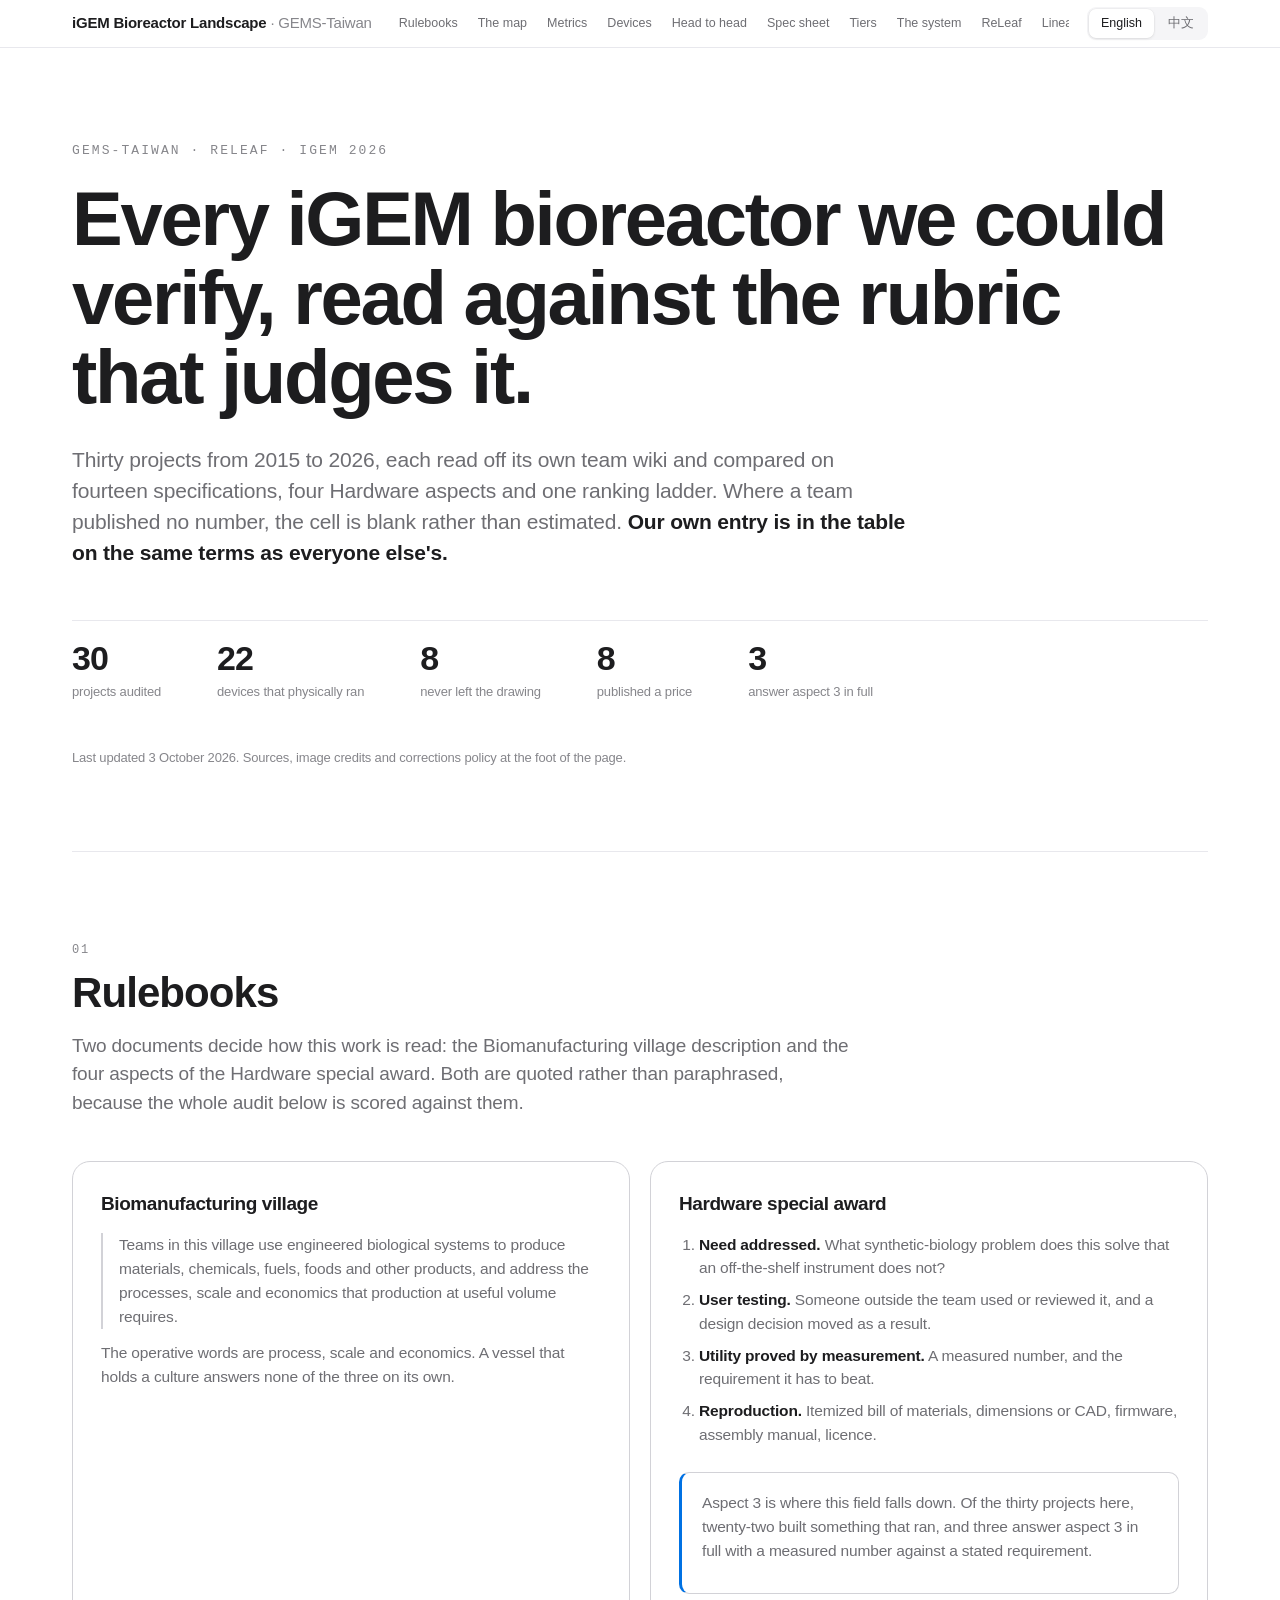
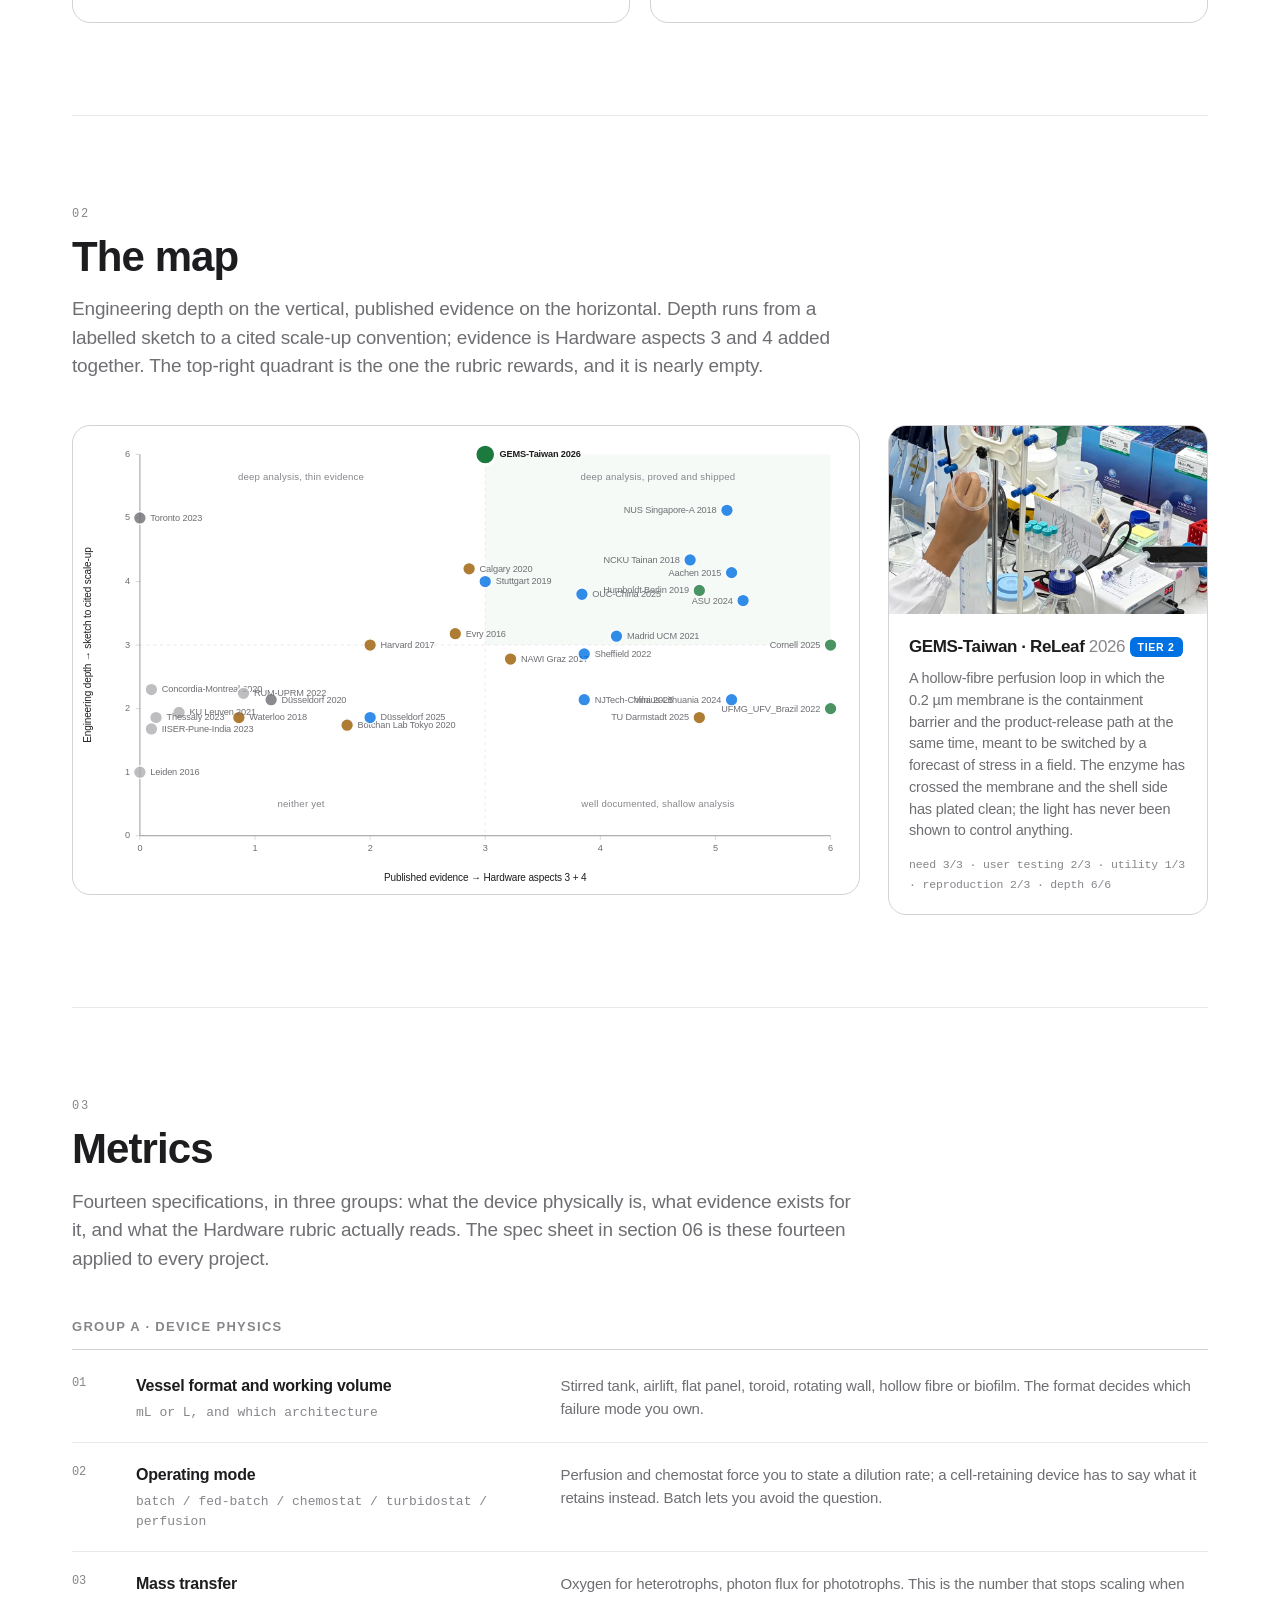
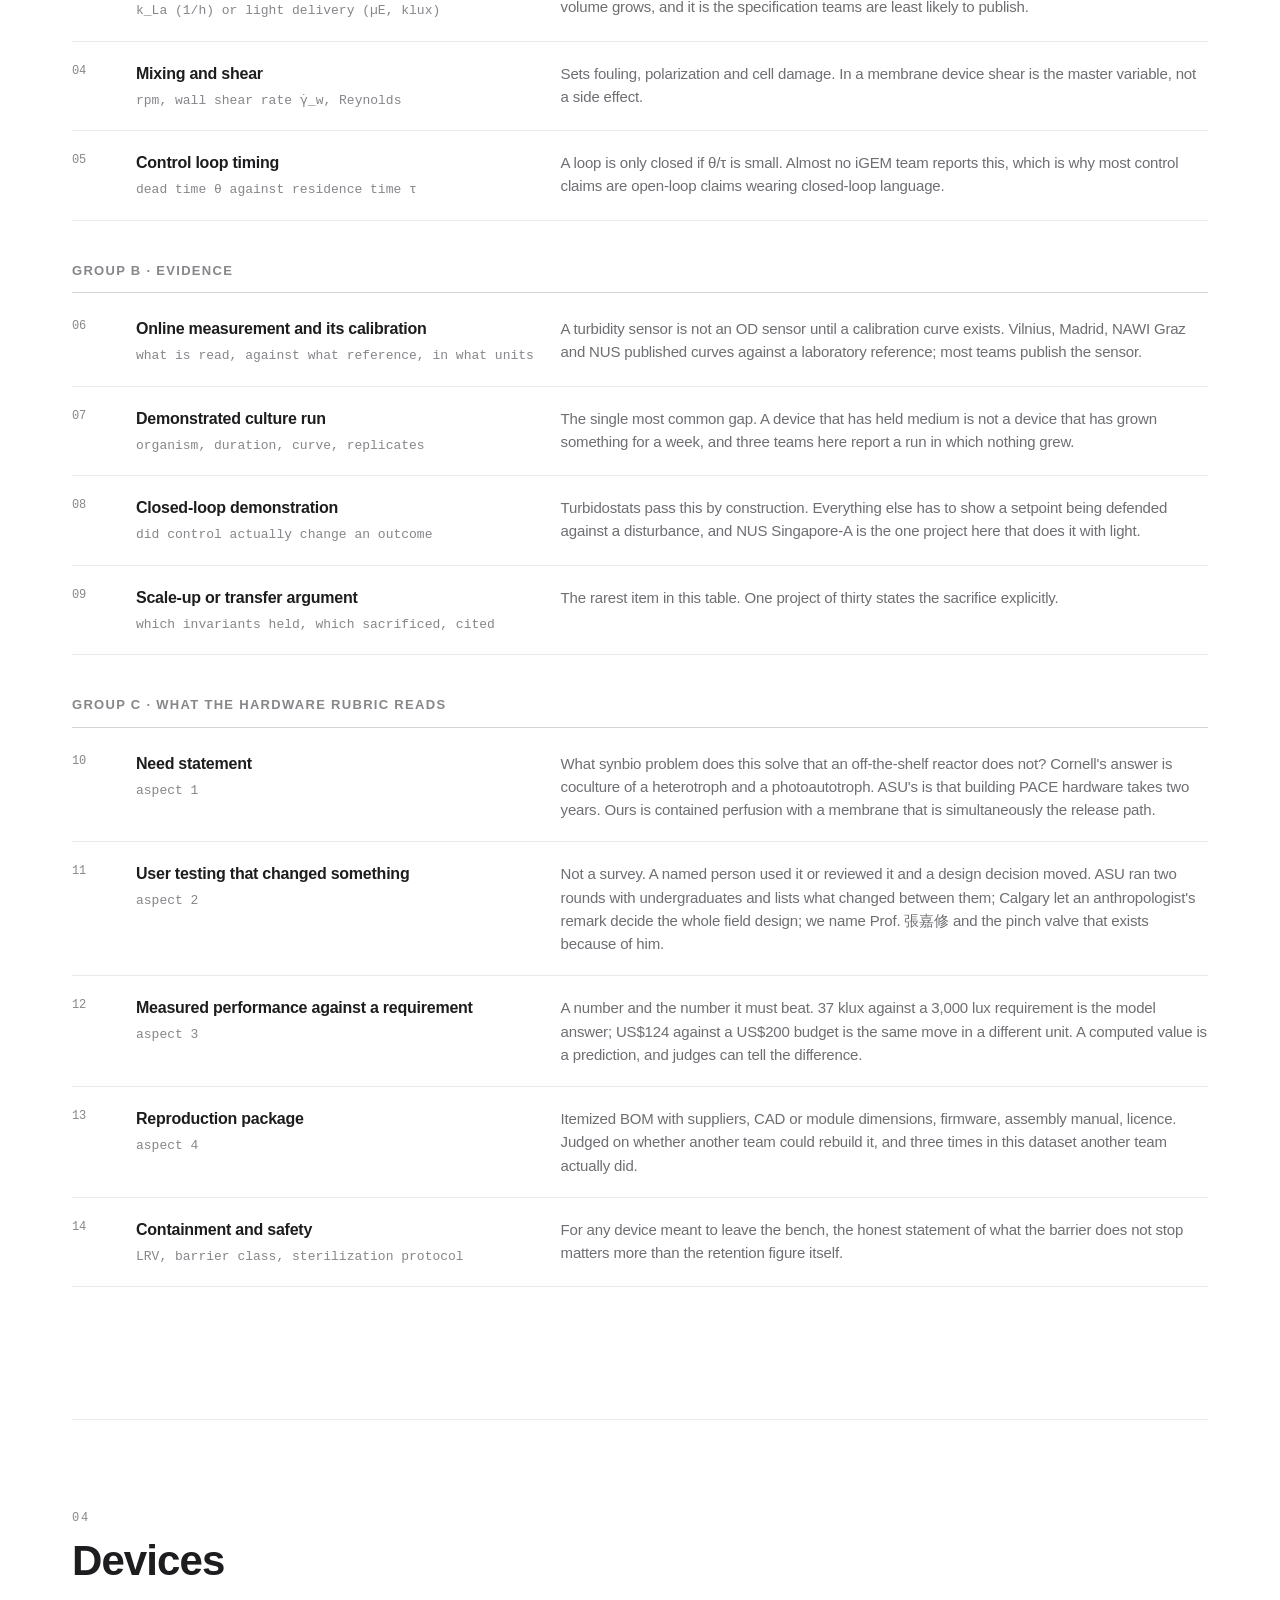
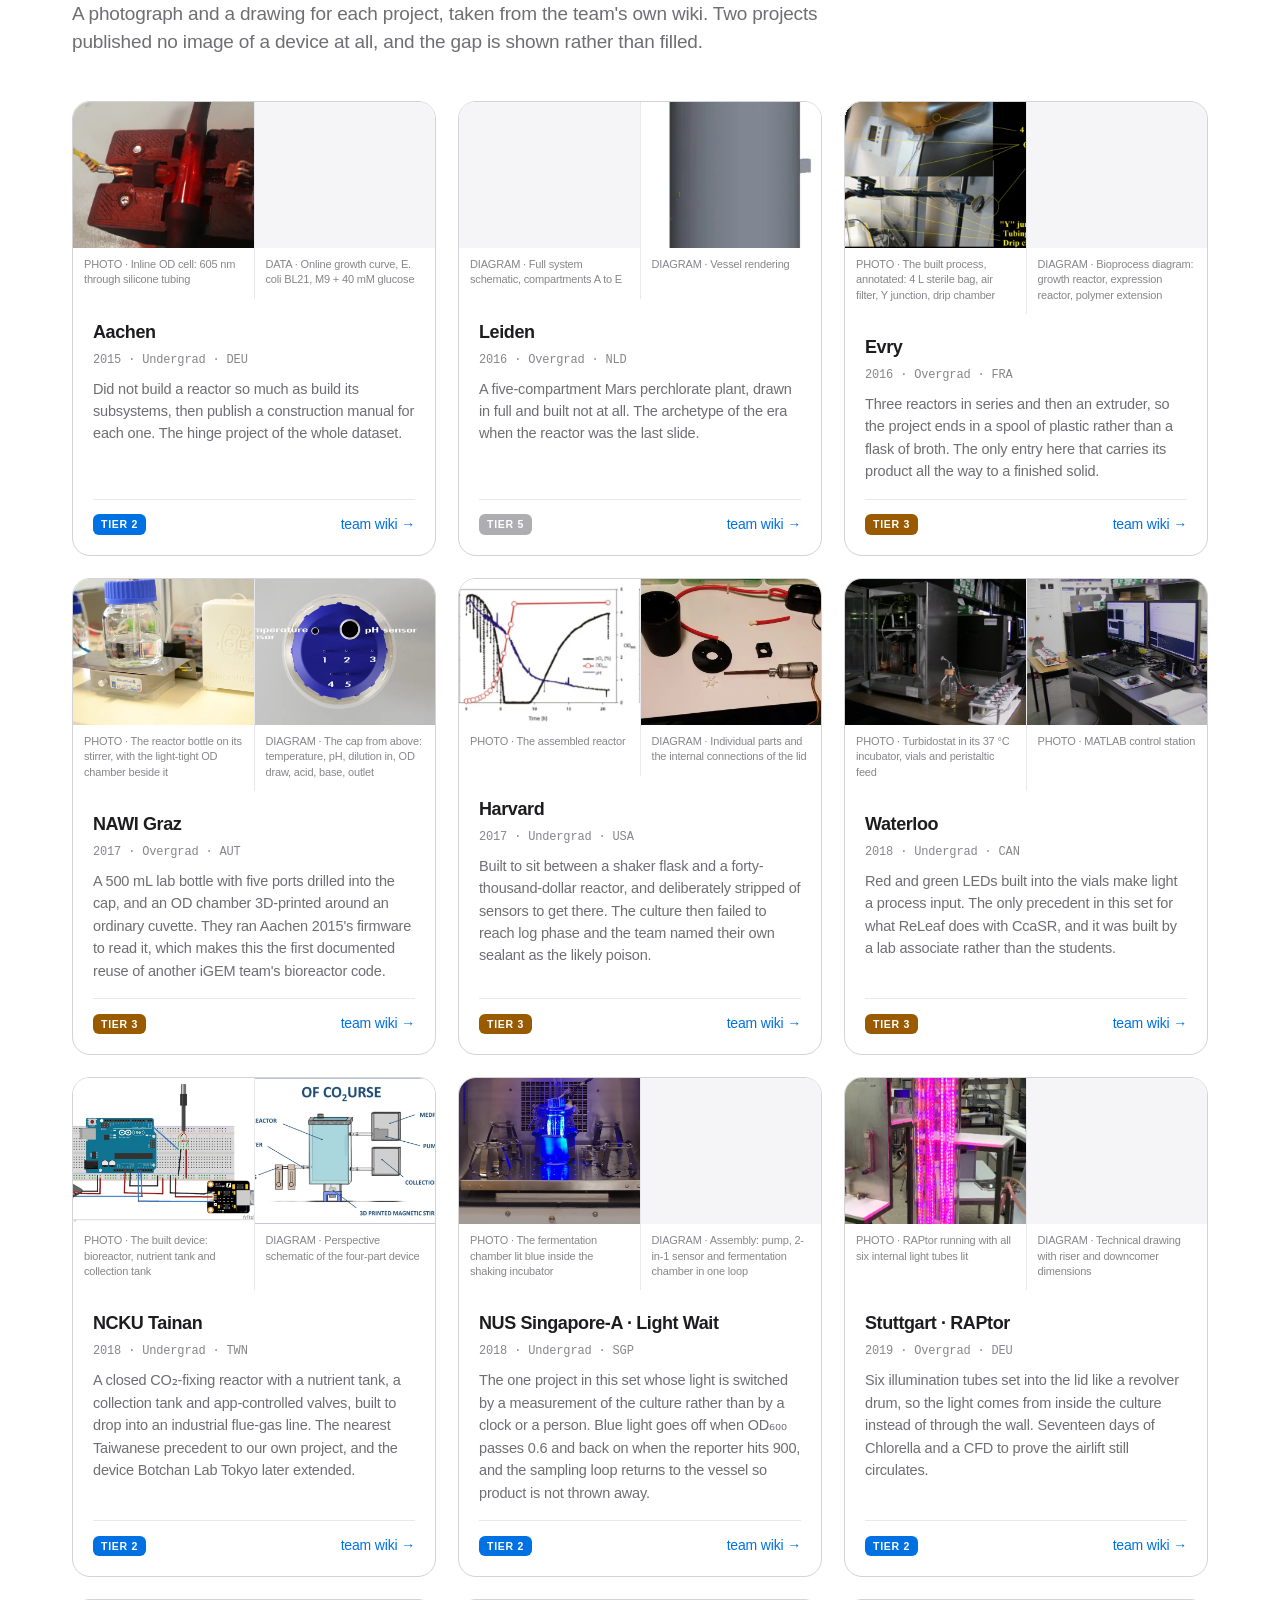
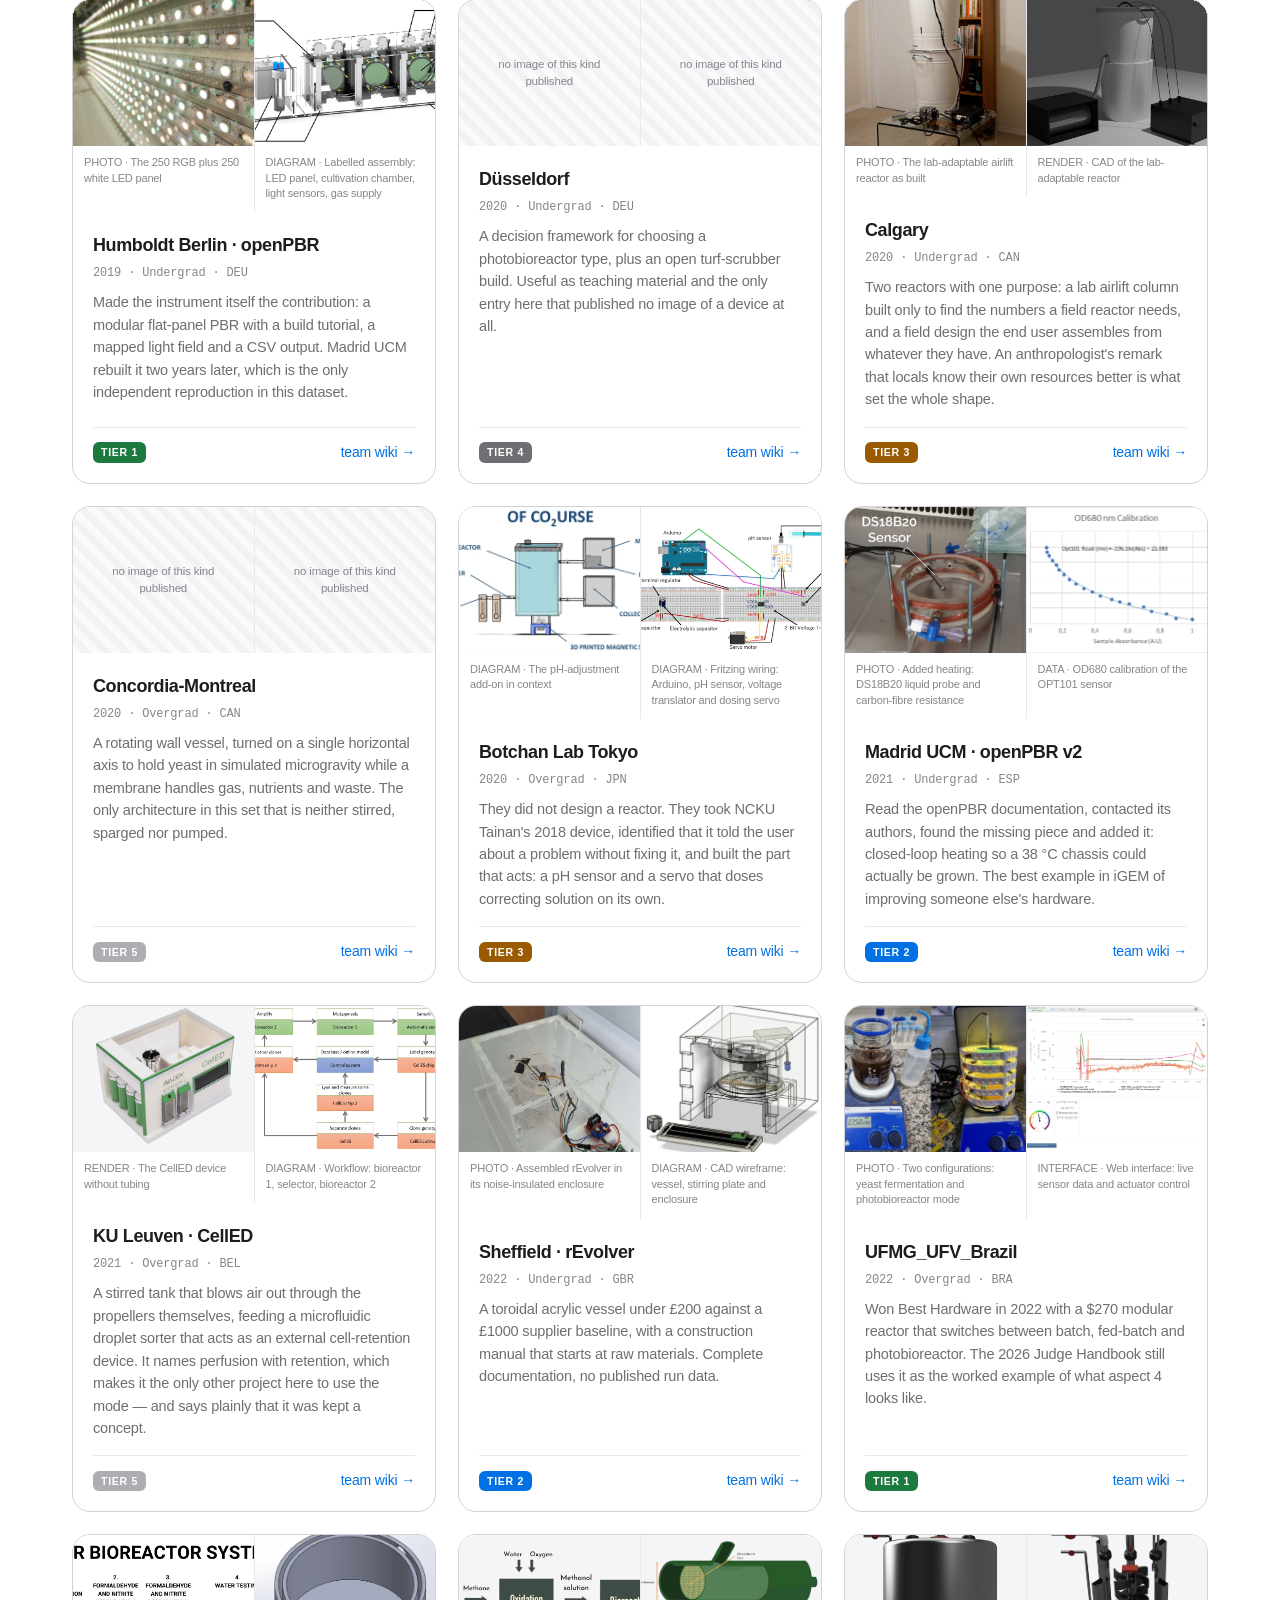
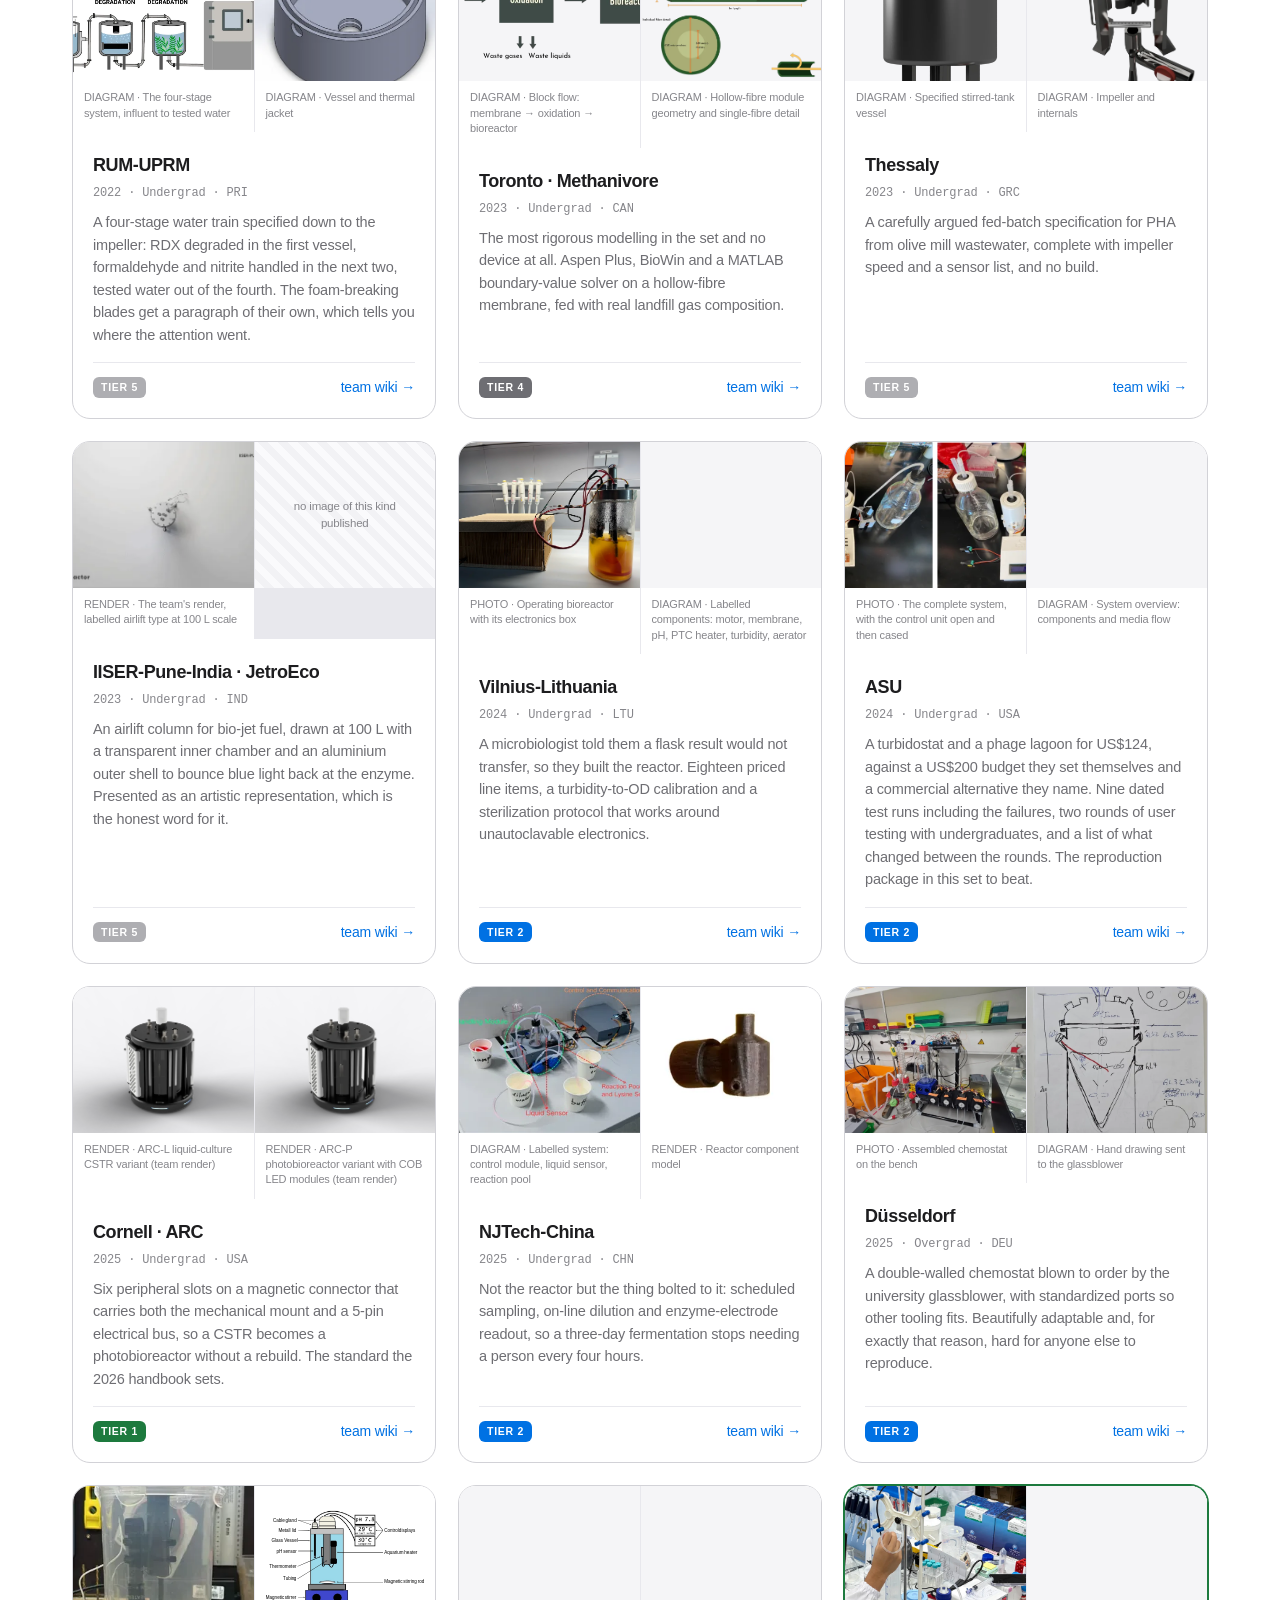
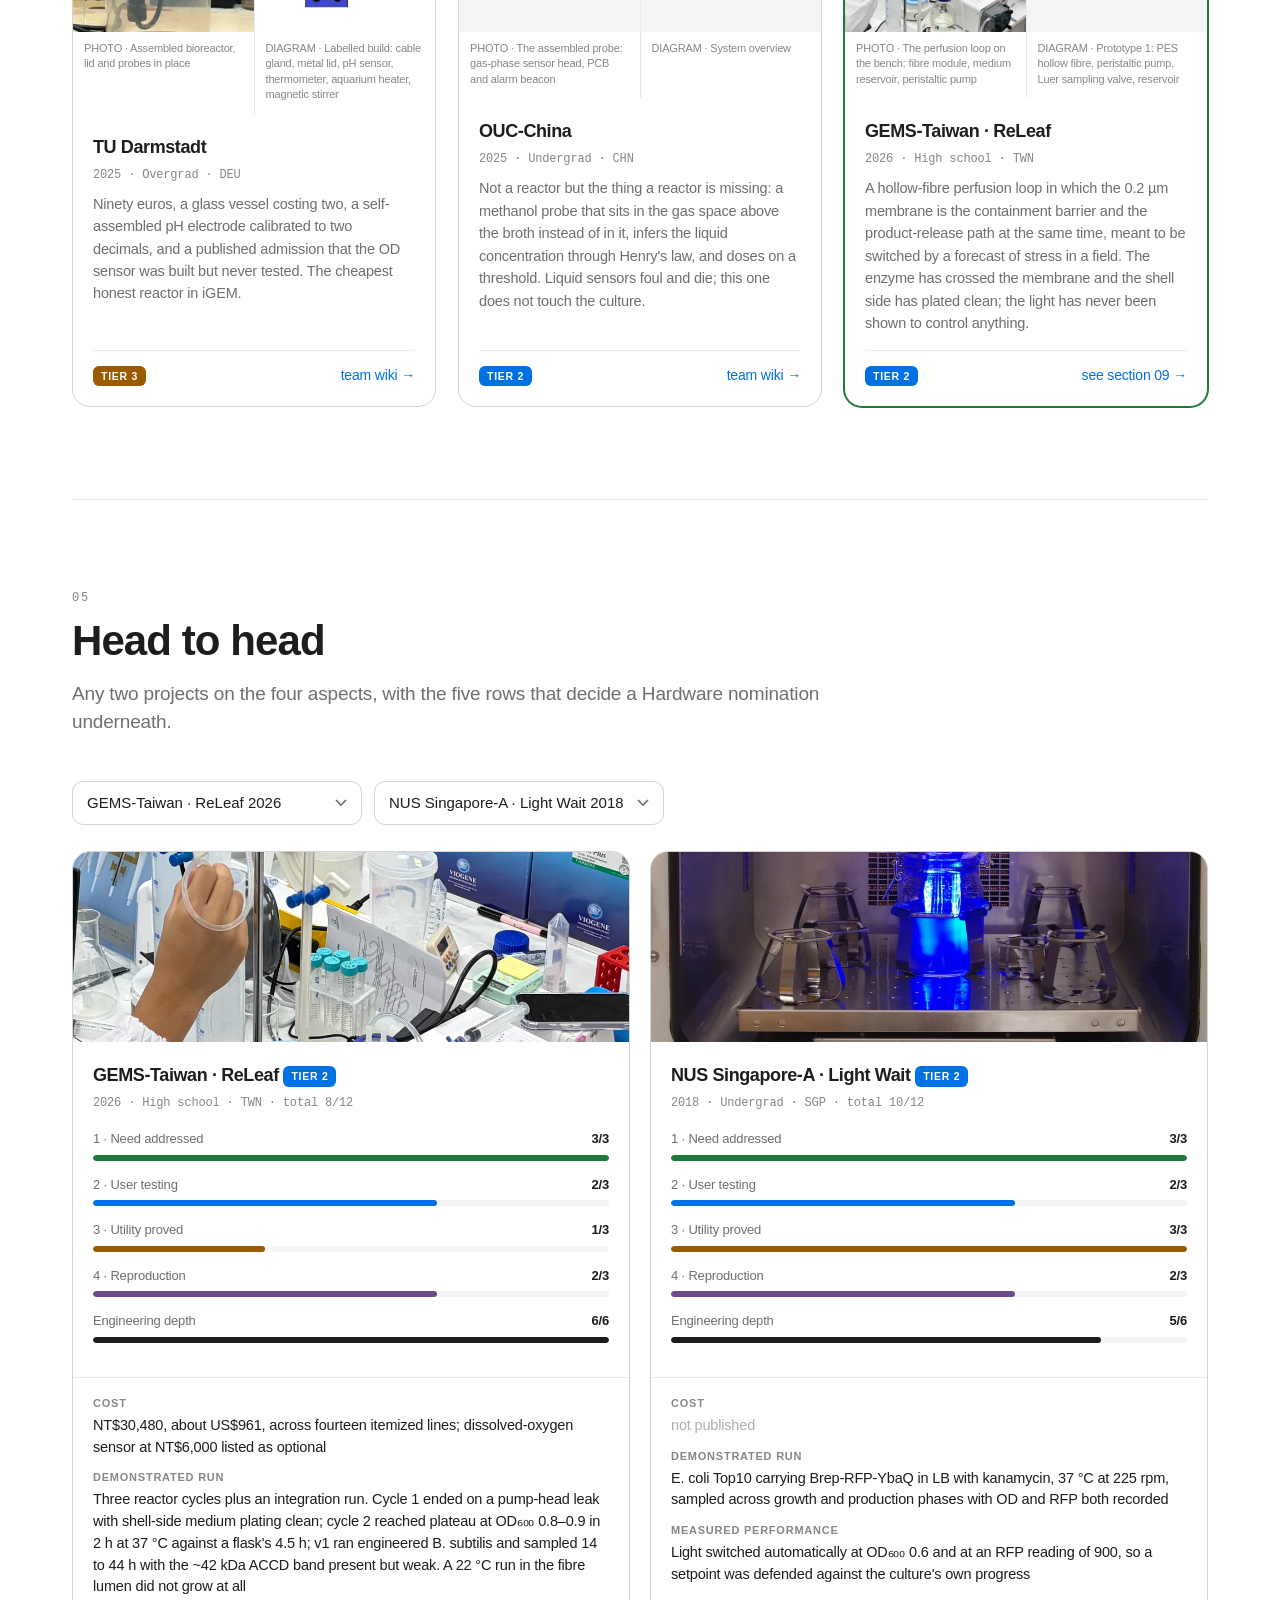
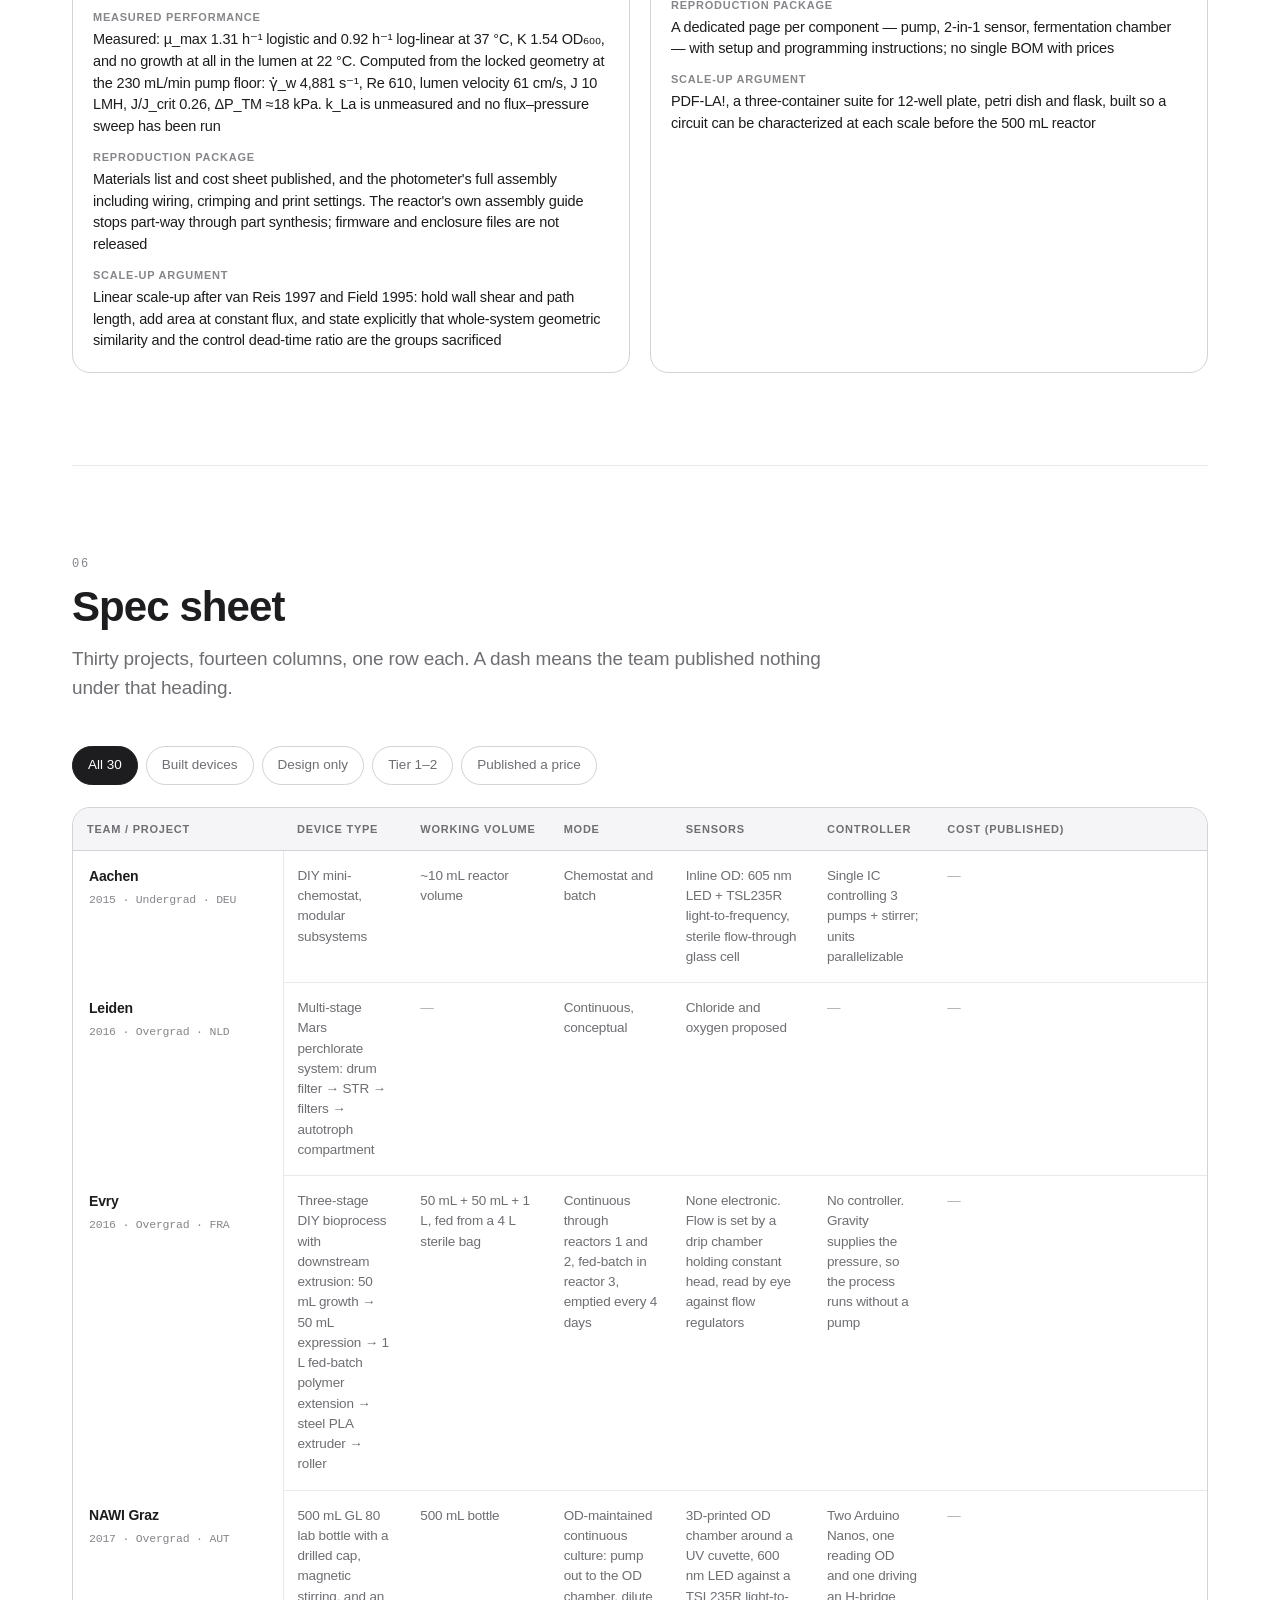
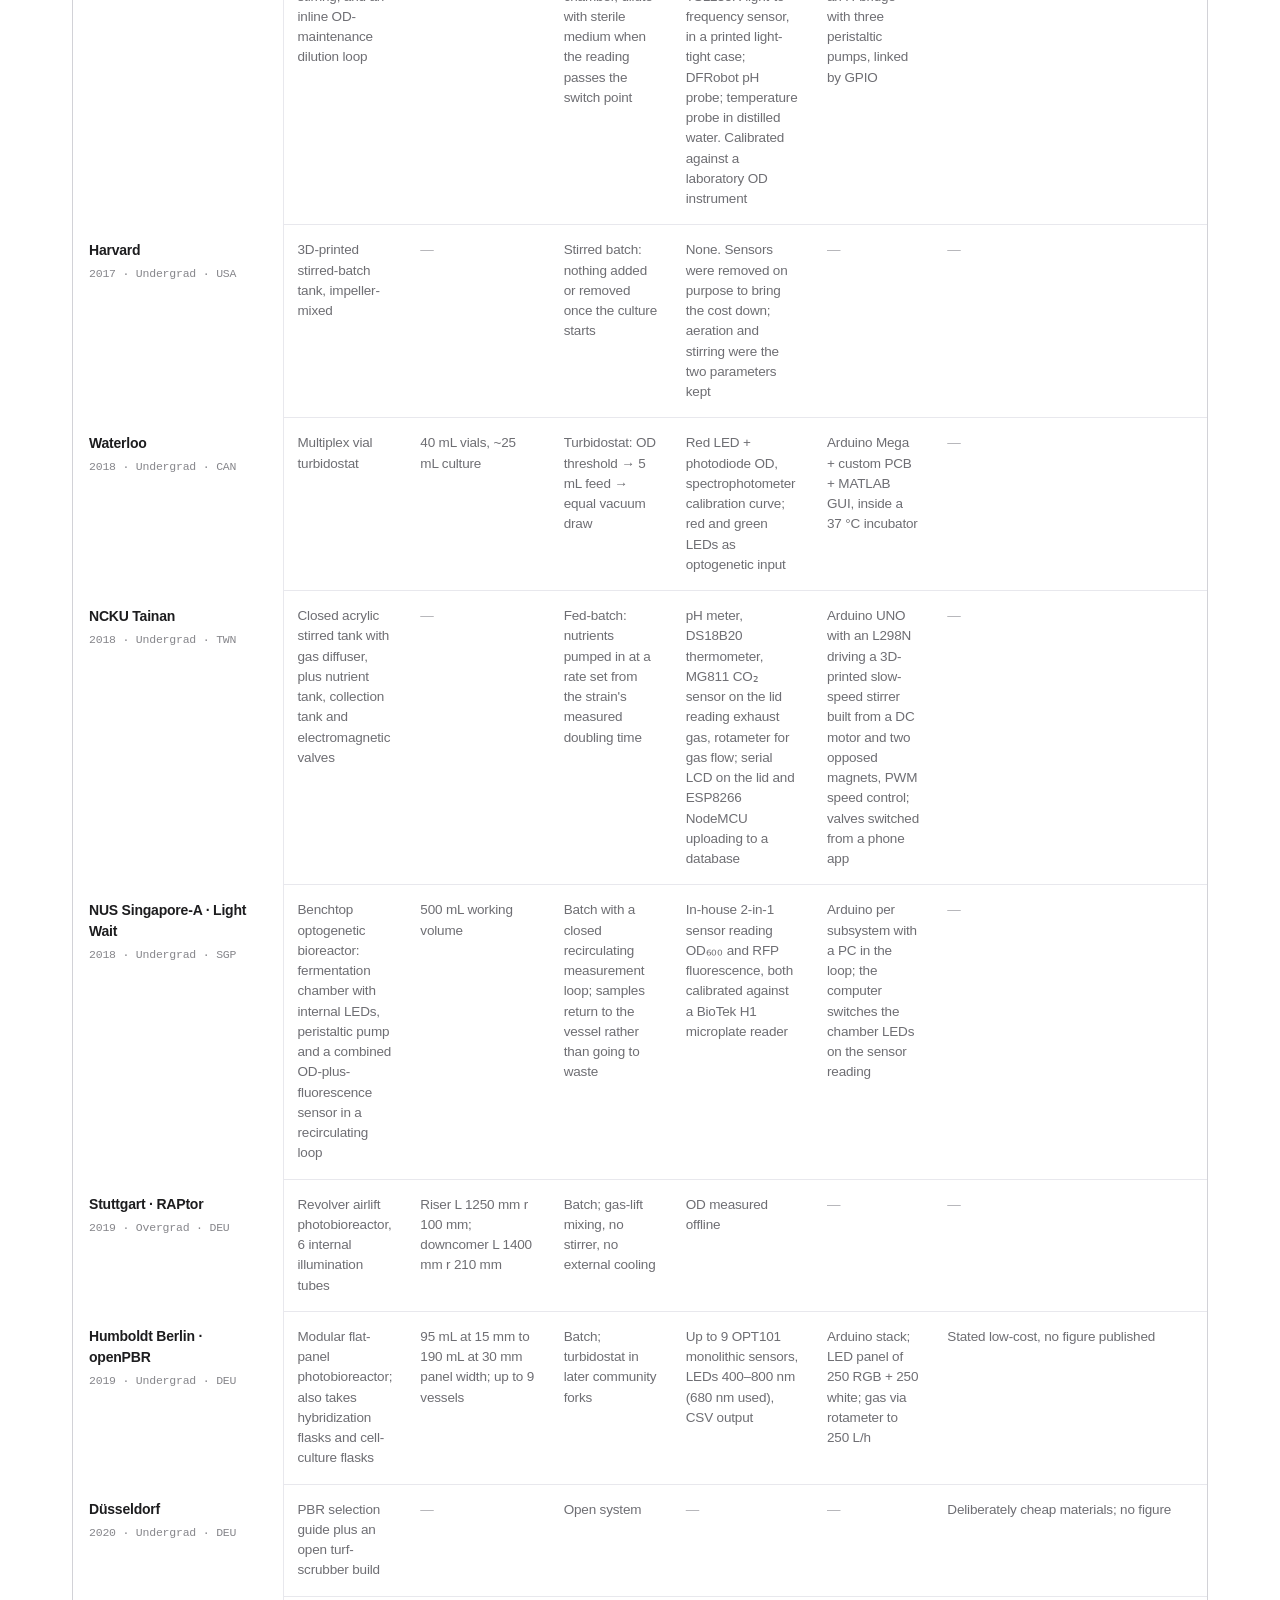
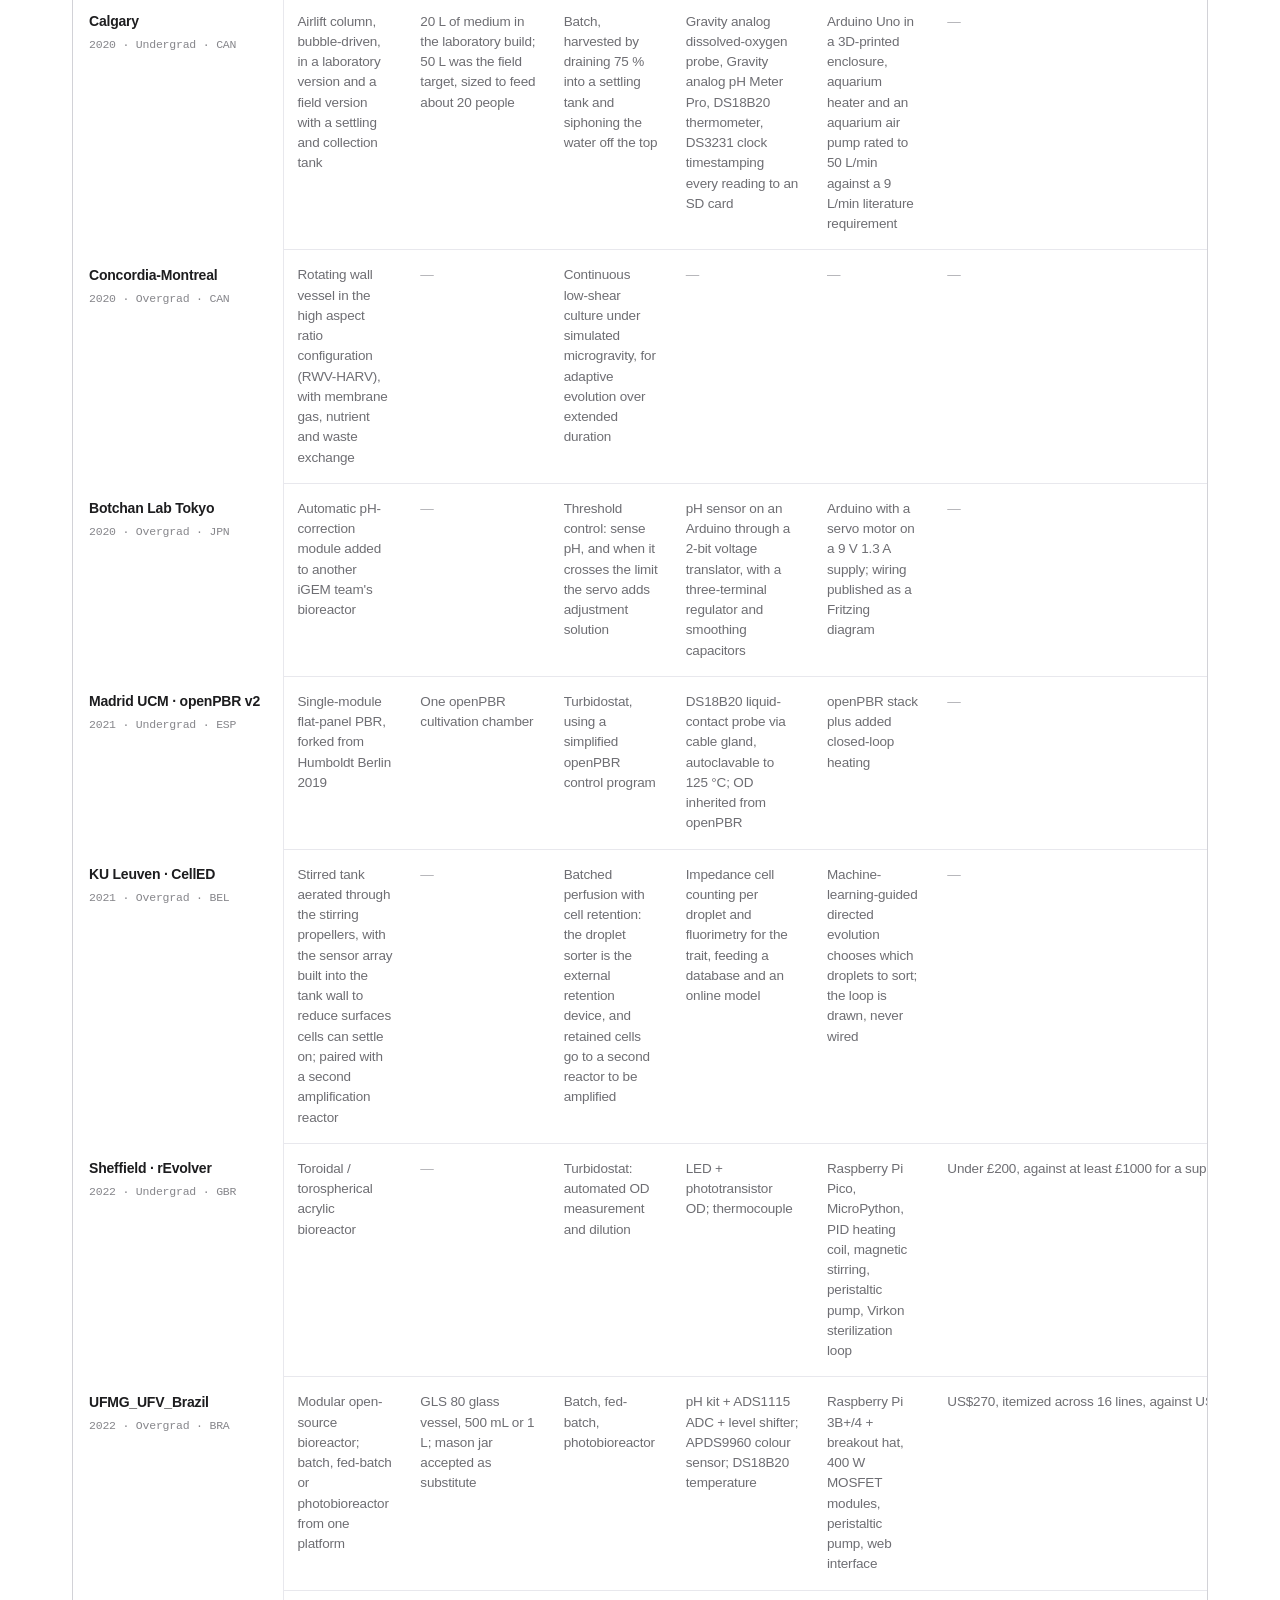
==== index.html @ 2d0c5628 "Thirty projects, a white ground, and ReLeaf rebuilt on the Level-1 handoff Thirteen projects added, " ====
<!DOCTYPE html>
<html lang="en" data-lang="en">
<head>
<meta charset="utf-8" />
<meta name="viewport" content="width=device-width, initial-scale=1" />
<title>iGEM Bioreactor Landscape, 2015–2026 · GEMS-Taiwan</title>
<meta name="description" content="A competitive audit of thirty iGEM bioreactor and fermentation-hardware projects, 2015 to 2026, compared on one spec sheet with device photographs, a positioning map and a five-tier ranking. Bilingual English / 繁體中文." />
<link rel="icon" href="data:image/svg+xml,%3Csvg xmlns='http://www.w3.org/2000/svg' viewBox='0 0 32 32'%3E%3Crect width='32' height='32' rx='8' fill='%23fff'/%3E%3Ccircle cx='16' cy='16' r='9' fill='none' stroke='%231d1d1f' stroke-width='2'/%3E%3Ccircle cx='16' cy='16' r='3.4' fill='%230071e3'/%3E%3C/svg%3E" />
<style>
*,*::before,*::after{box-sizing:border-box}
:root{
  --ink:#1d1d1f; --muted:#6e6e73; --neutral:#86868b;
  --line:#d2d2d7; --soft:#e8e8ed; --fill:#f5f5f7;
  --blue:#0071e3; --blue-d:#0056b3;
  --t1:#1d7a3e; --t2:#0071e3; --t3:#9a5b00; --t4:#6e6e73; --t5:#aeaeb2;
  --us:#1d7a3e;
  --sans:-apple-system,BlinkMacSystemFont,"SF Pro Display","SF Pro Text","Helvetica Neue",Helvetica,"Segoe UI","PingFang TC","Noto Sans TC","Microsoft JhengHei",sans-serif;
  --mono:ui-monospace,SFMono-Regular,"SF Mono",Menlo,monospace;
  --nav:48px;
}
html{-webkit-text-size-adjust:100%;scroll-behavior:smooth;scroll-padding-top:calc(var(--nav) + 18px)}
body{margin:0;background:#fff;color:var(--ink);font-family:var(--sans);
  font-size:17px;line-height:1.5;letter-spacing:-.01em;
  -webkit-font-smoothing:antialiased;text-rendering:optimizeLegibility}
img{max-width:100%;display:block}
a{color:var(--blue);text-decoration:none}
a:hover{text-decoration:underline}
:focus-visible{outline:3px solid rgba(0,113,227,.45);outline-offset:3px;border-radius:6px}
[data-lang="en"] .zh,[data-lang="zh"] .en{display:none}

/* ---------- chrome ---------- */
.nav{position:sticky;top:0;z-index:70;height:var(--nav);
  background:rgba(255,255,255,.78);backdrop-filter:saturate(180%) blur(20px);
  -webkit-backdrop-filter:saturate(180%) blur(20px);border-bottom:1px solid var(--soft)}
.nav .in{max-width:1180px;margin:0 auto;height:100%;padding:0 22px;
  display:flex;align-items:center;gap:18px}
.brand{font-size:15px;font-weight:600;letter-spacing:-.015em;color:var(--ink);white-space:nowrap}
.brand span{color:var(--neutral);font-weight:400}
#toc{display:flex;gap:2px;overflow-x:auto;flex:1;scrollbar-width:none;-ms-overflow-style:none}
#toc::-webkit-scrollbar{display:none}
#toc a{font-size:12.5px;color:var(--muted);padding:6px 9px;border-radius:7px;white-space:nowrap;letter-spacing:0}
#toc a:hover{color:var(--ink);background:var(--fill);text-decoration:none}

/* segmented control */
.seg{display:inline-flex;background:var(--fill);border-radius:9px;padding:2px;gap:2px;flex:none}
.seg button{font:inherit;font-size:12.5px;font-weight:500;letter-spacing:0;
  border:0;background:transparent;color:var(--muted);padding:5px 12px;border-radius:7px;cursor:pointer}
.seg button[aria-pressed="true"]{background:#fff;color:var(--ink);
  box-shadow:0 1px 3px rgba(0,0,0,.09),0 0 0 .5px rgba(0,0,0,.04)}

/* ---------- layout ---------- */
.wrap{max-width:1180px;margin:0 auto;padding:0 22px}
section{padding:92px 0;border-top:1px solid var(--soft)}
section:first-of-type{border-top:0}
.shead{max-width:780px;margin:0 0 44px}
.snum{font:500 12px/1 var(--mono);letter-spacing:.14em;color:var(--neutral);display:block;margin-bottom:14px}
h1,h2,h3,h4{letter-spacing:-.022em;margin:0;font-weight:600}
h2{font-size:clamp(28px,4vw,42px);line-height:1.08}
.shead p{margin:16px 0 0;font-size:19px;line-height:1.5;color:var(--muted)}

/* ---------- hero ---------- */
.hero{padding:96px 0 84px;border-top:0}
.hero .eyebrow{font:500 13px/1 var(--mono);letter-spacing:.16em;color:var(--neutral);margin-bottom:22px}
.hero h1{font-size:clamp(40px,7vw,76px);line-height:1.04;letter-spacing:-.03em;max-width:17em}
.hero h1 em{font-style:normal;color:var(--neutral)}
.hero .lede{margin:28px 0 0;max-width:40em;font-size:21px;line-height:1.48;color:var(--muted)}
.hero .lede b{color:var(--ink);font-weight:600}
.hcount{display:flex;flex-wrap:wrap;gap:0;margin:52px 0 0;border-top:1px solid var(--soft)}
.hcount div{padding:20px 28px 0 0;margin-right:28px}
.hcount b{display:block;font-size:34px;font-weight:600;letter-spacing:-.03em;line-height:1}
.hcount span{display:block;font-size:13px;color:var(--neutral);margin-top:7px}
.stamp{margin:46px 0 0;font-size:13px;color:var(--neutral)}

/* ---------- generic cards ---------- */
.chip{display:inline-block;font:600 10.5px/1 var(--sans);letter-spacing:.07em;
  padding:5px 8px;border-radius:6px;color:#fff;vertical-align:middle;white-space:nowrap}
.chip.t1,.chip.t1x{background:var(--t1)} .chip.t2{background:var(--t2)}
.chip.t3{background:var(--t3)} .chip.t4{background:var(--t4)} .chip.t5{background:var(--t5)}
.note{border:1px solid var(--line);border-left:3px solid var(--blue);border-radius:10px;
  padding:18px 20px;margin:26px 0 0;background:#fff}
.note h4{font-size:15px;margin:0 0 7px}
.note p{margin:0;font-size:15px;color:var(--muted)}
.note.warn{border-left-color:#b25000}
.note.good{border-left-color:var(--t1)}

/* ---------- 01 rulebooks ---------- */
.rules{display:grid;grid-template-columns:1fr 1fr;gap:20px}
.rule{border:1px solid var(--line);border-radius:18px;padding:28px}
.rule h3{font-size:19px;margin-bottom:14px}
.rule p{margin:0 0 12px;font-size:15.5px;line-height:1.55;color:var(--muted)}
.rule ol{margin:0;padding-left:20px;font-size:15.5px;color:var(--muted)}
.rule li{margin-bottom:9px}
.rule li b{color:var(--ink);font-weight:600}
.quote{font-size:15.5px;line-height:1.55;color:var(--ink);border-left:2px solid var(--line);padding-left:16px;margin:0 0 14px}

/* ---------- 02 map ---------- */
.mapgrid{display:grid;grid-template-columns:minmax(0,1fr) 320px;gap:28px;align-items:start}
.mapbox{border:1px solid var(--line);border-radius:18px;overflow:hidden;background:#fff}
#mapsvg{width:100%;height:auto;display:block;font-family:var(--sans);font-size:11px;fill:var(--muted)}
#mapsvg .dot{cursor:pointer;transition:r .12s}
#mapsvg .dot:hover{r:12}
#mapsvg .qlbl{font-size:11.5px;fill:var(--neutral);letter-spacing:.02em}
#mapsvg .axlbl{font-size:12px;fill:var(--ink);font-weight:500}
#mapinfo{border:1px solid var(--line);border-radius:18px;overflow:hidden;position:sticky;top:calc(var(--nav) + 18px)}
#mapinfo img{width:100%;height:188px;object-fit:cover;background:var(--fill)}
#mapinfo>div{padding:20px}
#mapinfo h4{font-size:17px;margin:0 0 9px}
#mapinfo p{margin:0 0 13px;font-size:14.5px;line-height:1.5;color:var(--muted)}
#mapinfo .sc{font:500 11.5px/1.7 var(--mono);color:var(--neutral);display:block}

/* ---------- 03 metrics ---------- */
.mgroup{margin-bottom:40px}
.mgroup h3{font-size:13px;letter-spacing:.1em;text-transform:uppercase;color:var(--neutral);
  font-weight:600;padding-bottom:12px;border-bottom:1px solid var(--line);margin-bottom:4px}
.mrow{display:grid;grid-template-columns:44px minmax(190px,1fr) minmax(0,1.6fr);gap:20px;
  padding:20px 0;border-bottom:1px solid var(--soft)}
.mrow .n{font:500 12px/1.5 var(--mono);color:var(--neutral)}
.mrow .t{font-size:16px;font-weight:600;letter-spacing:-.015em}
.mrow .t .u{display:block;font:400 13px/1.5 var(--mono);color:var(--neutral);margin-top:5px;letter-spacing:0}
.mrow .d{font-size:15px;line-height:1.55;color:var(--muted)}

/* ---------- 04 gallery ---------- */
.gal{display:grid;grid-template-columns:repeat(auto-fill,minmax(340px,1fr));gap:22px}
.gcard{border:1px solid var(--line);border-radius:18px;overflow:hidden;display:flex;flex-direction:column;background:#fff}
.gcard.us{border-color:var(--us);box-shadow:0 0 0 1px var(--us)}
.shots{display:grid;grid-template-columns:1fr 1fr;gap:1px;background:var(--soft)}
.shots figure{margin:0;background:#fff;position:relative}
.shots figure>img{width:100%;height:146px;object-fit:cover;cursor:zoom-in;background:var(--fill)}
.shots figcaption{font-size:11px;line-height:1.4;color:var(--neutral);padding:9px 11px 11px}
.shots figure.none{height:146px;display:flex;align-items:center;justify-content:center;
  text-align:center;font-size:11.5px;color:var(--neutral);padding:14px;
  background:repeating-linear-gradient(45deg,#fafafc,#fafafc 7px,#f2f2f5 7px,#f2f2f5 14px)}
.gcard .body{padding:20px;flex:1;display:flex;flex-direction:column}
.gcard h3{font-size:18px}
.gcard .meta{font:500 12px/1 var(--mono);color:var(--neutral);margin:8px 0 12px}
.gcard p.g{margin:0 0 16px;font-size:14.5px;line-height:1.55;color:var(--muted);flex:1}
.gcard .foot{display:flex;align-items:center;justify-content:space-between;gap:12px;
  padding-top:14px;border-top:1px solid var(--soft);font-size:14px}

/* ---------- 05 head to head ---------- */
.pick{display:flex;gap:12px;flex-wrap:wrap;margin-bottom:26px}
select{font:inherit;font-size:15px;padding:10px 14px;border:1px solid var(--line);
  border-radius:11px;background:#fff;color:var(--ink);min-width:260px;cursor:pointer;
  appearance:none;background-image:url("data:image/svg+xml,%3Csvg xmlns='http://www.w3.org/2000/svg' width='12' height='8'%3E%3Cpath d='M1 1l5 5 5-5' fill='none' stroke='%236e6e73' stroke-width='1.6'/%3E%3C/svg%3E");
  background-repeat:no-repeat;background-position:right 14px center;padding-right:38px}
.h2h{display:grid;grid-template-columns:1fr 1fr;gap:20px}
.h2hcol{border:1px solid var(--line);border-radius:18px;overflow:hidden}
.h2hcol>img{width:100%;height:190px;object-fit:cover;background:var(--fill)}
.h2hcol .hd{padding:20px 20px 0}
.h2hcol h4{font-size:18px;margin:0 0 8px}
.h2hcol .m{font:500 12px/1 var(--mono);color:var(--neutral)}
.bars{padding:20px}
.bar{margin-bottom:14px}
.bar .lb{display:flex;justify-content:space-between;font-size:13px;color:var(--muted);margin-bottom:6px}
.bar .lb b{color:var(--ink);font-variant-numeric:tabular-nums}
.bar .tr{height:6px;background:var(--fill);border-radius:3px;overflow:hidden}
.bar .fl{height:100%;border-radius:3px}
.h2hspec{border-top:1px solid var(--soft);padding:20px}
.h2hspec dl{margin:0;display:grid;grid-template-columns:1fr;gap:0}
.h2hspec dt{font:600 11px/1 var(--sans);letter-spacing:.07em;text-transform:uppercase;
  color:var(--neutral);margin:14px 0 6px}
.h2hspec dt:first-child{margin-top:0}
.h2hspec dd{margin:0;font-size:14.5px;line-height:1.5;color:var(--ink)}

/* ---------- 06 table ---------- */
.filters{display:flex;gap:8px;flex-wrap:wrap;margin-bottom:22px}
.filters button{font:inherit;font-size:13.5px;padding:8px 15px;border:1px solid var(--line);
  background:#fff;color:var(--muted);border-radius:999px;cursor:pointer}
.filters button:hover{color:var(--ink);border-color:var(--neutral)}
.filters button[aria-pressed="true"]{background:var(--ink);border-color:var(--ink);color:#fff}
.tscroll{overflow-x:auto;border:1px solid var(--line);border-radius:18px;-webkit-overflow-scrolling:touch}
table{border-collapse:collapse;width:100%;min-width:1800px;font-size:13.5px}
thead th{position:sticky;top:0;z-index:2;background:var(--fill);text-align:left;
  font:600 11px/1.3 var(--sans);letter-spacing:.07em;text-transform:uppercase;color:var(--muted);
  padding:14px 14px;border-bottom:1px solid var(--line);white-space:nowrap}
tbody th{position:sticky;left:0;z-index:1;background:#fff;text-align:left;font-size:14px;
  font-weight:600;padding:15px 16px;min-width:210px;border-right:1px solid var(--soft);
  vertical-align:top;letter-spacing:-.015em}
tbody th .meta{display:block;font:400 11.5px/1.4 var(--mono);color:var(--neutral);margin-top:5px}
td{padding:15px 14px;border-bottom:1px solid var(--soft);vertical-align:top;
  color:var(--muted);line-height:1.5;max-width:300px}
tbody tr:last-child td,tbody tr:last-child th{border-bottom:0}
tbody tr.us th,tbody tr.us td{background:#f2faf4}
tbody tr.us th{box-shadow:inset 3px 0 0 var(--us)}
td em{color:var(--t5);font-style:normal}
td.num{font-variant-numeric:tabular-nums;white-space:nowrap}

/* ---------- 07 tiers ---------- */
.tier{display:grid;grid-template-columns:150px minmax(0,1fr);gap:28px;
  padding:30px 0;border-bottom:1px solid var(--soft)}
.tier:last-child{border-bottom:0}
.tier .lbl small{display:block;font-size:13px;color:var(--neutral);margin-top:9px}
.tier h3{font-size:18px;margin-bottom:10px;line-height:1.35}
.tier p{margin:0 0 14px;font-size:15px;line-height:1.55;color:var(--muted)}
.tier .who{font-size:13.5px;color:var(--neutral);line-height:1.8}
.tier .who b{color:var(--us)}

/* ---------- 08 verdict ---------- */
.opgrid{display:grid;grid-template-columns:repeat(auto-fill,minmax(236px,1fr));gap:1px;
  background:#fff;border:1px solid var(--line);border-radius:18px;overflow:hidden}
.op{background:#fff;padding:18px 18px 16px;box-shadow:0 0 0 .5px var(--soft)}
.op .k{font:500 11.5px/1.4 var(--mono);color:var(--neutral);margin-bottom:9px}
.op .v{font-size:23px;font-weight:600;letter-spacing:-.025em;font-variant-numeric:tabular-nums}
.op .r{font-size:12.5px;line-height:1.45;color:var(--muted);margin-top:7px}
.op.ok .v{color:var(--t1)} .op.mid .v{color:var(--t3)} .op.no .v{color:#a1001a}
.op.na .v{color:var(--neutral);font-size:19px}
.two{display:grid;grid-template-columns:1fr 1fr;gap:20px;margin-top:34px}
.pan{border:1px solid var(--line);border-radius:18px;padding:26px}
.pan h3{font-size:17px;margin-bottom:16px}
.pan ol{margin:0;padding-left:21px}
.pan li{font-size:15px;line-height:1.55;color:var(--muted);margin-bottom:14px}
.pan li b{color:var(--ink);font-weight:600}
.pan li:last-child{margin-bottom:0}

/* ---------- system positioning ---------- */
.chain{display:grid;grid-template-columns:repeat(7,1fr);gap:1px;background:var(--soft);
  border:1px solid var(--line);border-radius:16px;overflow:hidden;margin:0 0 30px}
.chain div{background:#fff;padding:16px 13px}
.chain .st{font:500 10.5px/1 var(--mono);color:var(--neutral);display:block;margin-bottom:8px}
.chain b{font-size:14px;font-weight:600;letter-spacing:-.015em;display:block;line-height:1.3}
.chain small{font-size:12px;color:var(--muted);display:block;margin-top:6px;line-height:1.4}
.chain div.hot{background:#f2faf4}
.syscmp{display:grid;grid-template-columns:repeat(auto-fill,minmax(270px,1fr));gap:20px}
.syscmp article{border:1px solid var(--line);border-radius:16px;padding:22px}
.syscmp h4{font-size:15.5px;margin-bottom:9px}
.syscmp p{margin:0;font-size:14.5px;line-height:1.55;color:var(--muted)}
.syscmp .tag{font:500 11px/1 var(--mono);color:var(--neutral);display:block;margin-bottom:10px}

/* ---------- 09 lineage ---------- */
.era{display:grid;grid-template-columns:168px minmax(0,1fr);gap:28px;
  padding:38px 0;border-bottom:1px solid var(--soft)}
.era:last-child{border-bottom:0}
.era .yr{font:500 14px/1.3 var(--mono);color:var(--ink)}
.era .yr small{display:block;font-family:var(--sans);font-size:12.5px;color:var(--neutral);margin-top:8px}
.era h3{font-size:22px;margin-bottom:14px;line-height:1.25}
.era p{margin:0 0 14px;font-size:15.5px;line-height:1.6;color:var(--muted)}
.ex{display:grid;grid-template-columns:repeat(auto-fit,minmax(170px,1fr));gap:14px;margin-top:20px}
.ex figure{margin:0}
.ex img{width:100%;height:124px;object-fit:cover;border-radius:11px;border:1px solid var(--soft);cursor:zoom-in}
.ex figcaption{font-size:11.5px;line-height:1.4;color:var(--neutral);margin-top:8px}
.fr{display:grid;grid-template-columns:minmax(0,1fr) minmax(0,1.5fr);gap:24px;
  padding:19px 0;border-bottom:1px solid var(--soft)}
.fr:last-child{border-bottom:0}
.fr>div:first-child{font-size:15.5px;font-weight:600;letter-spacing:-.015em}
.fr>div:last-child{font-size:14.5px;line-height:1.55;color:var(--muted)}

/* ---------- 10 village ---------- */
.roster{display:grid;grid-template-columns:repeat(4,1fr);gap:20px}
.rcol{border:1px solid var(--line);border-radius:16px;padding:22px}
.rcol h4{font-size:13px;letter-spacing:.06em;text-transform:uppercase;color:var(--neutral);font-weight:600}
.rcol .cnt{font-size:34px;font-weight:600;letter-spacing:-.03em;margin:10px 0 14px}
.rcol ul{list-style:none;margin:0;padding:0;font-size:13px;line-height:1.85;color:var(--muted)}
.rcol li.hit{color:var(--ink);font-weight:600}

/* ---------- footer ---------- */
footer{border-top:1px solid var(--soft);padding:56px 0 76px;font-size:13px;color:var(--neutral)}
footer h4{font-size:13px;letter-spacing:.06em;text-transform:uppercase;color:var(--muted);margin:0 0 14px}
footer .cols{display:grid;grid-template-columns:repeat(3,1fr);gap:34px;margin-bottom:34px}
footer p{margin:0 0 10px;line-height:1.65;max-width:62ch}
footer a{color:var(--muted);text-decoration:underline;text-decoration-color:var(--line)}
footer a:hover{color:var(--blue)}

/* ---------- lightbox ---------- */
.lightbox{position:fixed;inset:0;z-index:200;background:rgba(255,255,255,.96);
  backdrop-filter:blur(22px);-webkit-backdrop-filter:blur(22px);
  display:none;align-items:center;justify-content:center;padding:52px 28px}
.lightbox[open]{display:flex}
.lightbox img{max-width:min(1280px,100%);max-height:84vh;object-fit:contain;border-radius:12px}
.lightbox figcaption{position:absolute;left:0;right:0;bottom:26px;text-align:center;
  font-size:13.5px;color:var(--muted);padding:0 28px}
.lightbox button{position:absolute;top:18px;right:20px;width:36px;height:36px;border-radius:50%;
  border:1px solid var(--line);background:#fff;color:var(--ink);font-size:19px;cursor:pointer;line-height:1}

@media (max-width:1000px){
  .rules,.two,.h2h{grid-template-columns:1fr}
  .mapgrid{grid-template-columns:1fr}
  #mapinfo{position:static}
  .roster{grid-template-columns:1fr 1fr}
  .rcol[style]{grid-column:span 2!important}
  .chain{grid-template-columns:repeat(2,1fr)}
}
@media (max-width:680px){
  body{font-size:16px}
  section{padding:64px 0}
  .wrap{padding:0 16px}
  .nav .in{padding:0 16px;gap:12px}
  .brand{display:none}
  .hero{padding:58px 0 56px}
  .gal{grid-template-columns:1fr}
  .mrow,.tier,.era,.fr{grid-template-columns:1fr;gap:10px}
  .mrow{padding:16px 0}
  .roster{grid-template-columns:1fr}
  .rcol[style]{grid-column:span 1!important}
  .chain{grid-template-columns:1fr}
  footer .cols{grid-template-columns:1fr}
  .hcount div{padding-right:18px;margin-right:18px}
}
@media (prefers-reduced-motion:reduce){html{scroll-behavior:auto}*{transition:none!important}}
</style>
</head>
<body>
<header class="nav">
  <div class="in">
    <div class="brand">iGEM Bioreactor Landscape <span>· GEMS-Taiwan</span></div>
    <nav id="toc" aria-label="Contents"></nav>
    <div class="seg" role="group" aria-label="Language">
      <button id="btn-en" aria-pressed="true" onclick="setLang('en')">English</button>
      <button id="btn-zh" aria-pressed="false" onclick="setLang('zh')">中文</button>
    </div>
  </div>
</header>

<main>
<div class="wrap">

<section class="hero">
  <div class="eyebrow">GEMS-TAIWAN · RELEAF · IGEM 2026</div>
  <h1>
    <span class="en">Every iGEM bioreactor we could verify, read against the rubric that judges it.</span>
    <span class="zh">所有我們能查證的 iGEM 生物反應器，對照評判它們的評分表逐項檢視。</span>
  </h1>
  <p class="lede">
    <span class="en">Thirty projects from 2015 to 2026, each read off its own team wiki and compared on fourteen
    specifications, four Hardware aspects and one ranking ladder. Where a team published no number, the cell is
    blank rather than estimated. <b>Our own entry is in the table on the same terms as everyone else's.</b></span>
    <span class="zh">自 2015 至 2026 年的三十個專案，逐一讀自各隊自己的 wiki，並以十四項規格、四個硬體面向與同一套級距
    排序進行比較。隊伍未公布數字者，欄位留空而不作估計。<b>我方專案以與他隊完全相同的標準列入表中。</b></span>
  </p>
  <div class="hcount">
    <div><b id="c-total">30</b><span class="en">projects audited</span><span class="zh">已審專案</span></div>
    <div><b id="c-built">22</b><span class="en">devices that physically ran</span><span class="zh">確實運轉過的實體</span></div>
    <div><b id="c-paper">8</b><span class="en">never left the drawing</span><span class="zh">從未離開圖紙</span></div>
    <div><b id="c-cost">8</b><span class="en">published a price</span><span class="zh">公布價格者</span></div>
    <div><b id="c-a3">3</b><span class="en">answer aspect 3 in full</span><span class="zh">完整回答第 3 面向</span></div>
  </div>
  <p class="stamp">
    <span class="en">Last updated 3 October 2026. Sources, image credits and corrections policy at the foot of the page.</span>
    <span class="zh">最後更新：2026 年 10 月 3 日。資料來源、圖片出處與更正政策見頁尾。</span>
  </p>
</section>

<section id="rules">
  <div class="shead">
    <span class="snum">01</span>
    <h2><span class="en">Rulebooks</span><span class="zh">規則</span></h2>
    <p><span class="en">Two documents decide how this work is read: the Biomanufacturing village description and
    the four aspects of the Hardware special award. Both are quoted rather than paraphrased, because the whole
    audit below is scored against them.</span>
    <span class="zh">有兩份文件決定這些工作如何被閱讀：生物製造村的說明，以及硬體特別獎的四項面向。此處照引原文而非改寫，
    因為下方整份審查都依此評分。</span></p>
  </div>
  <div class="rules">
    <div class="rule">
      <h3><span class="en">Biomanufacturing village</span><span class="zh">生物製造村</span></h3>
      <p class="quote"><span class="en">Teams in this village use engineered biological systems to produce
      materials, chemicals, fuels, foods and other products, and address the processes, scale and economics that
      production at useful volume requires.</span>
      <span class="zh">本村隊伍運用工程化生物系統生產材料、化學品、燃料、食品及其他產品，並處理在實用規模下生產所需的
      製程、放大與經濟性問題。</span></p>
      <p><span class="en">The operative words are process, scale and economics. A vessel that holds a culture
      answers none of the three on its own.</span>
      <span class="zh">關鍵詞是製程、放大與經濟性。單憑一個能裝培養液的容器，三者皆未回答。</span></p>
    </div>
    <div class="rule">
      <h3><span class="en">Hardware special award</span><span class="zh">硬體特別獎</span></h3>
      <ol>
        <li><b><span class="en">Need addressed.</span><span class="zh">需求解決。</span></b>
          <span class="en">What synthetic-biology problem does this solve that an off-the-shelf instrument does not?</span>
          <span class="zh">本裝置解決了現成儀器無法解決的什麼合成生物學問題？</span></li>
        <li><b><span class="en">User testing.</span><span class="zh">使用者測試。</span></b>
          <span class="en">Someone outside the team used or reviewed it, and a design decision moved as a result.</span>
          <span class="zh">團隊以外的人實際使用或審視過，並因此改變了某項設計決定。</span></li>
        <li><b><span class="en">Utility proved by measurement.</span><span class="zh">以量測證明實用性。</span></b>
          <span class="en">A measured number, and the requirement it has to beat.</span>
          <span class="zh">一個實測數字，以及它必須勝過的需求值。</span></li>
        <li><b><span class="en">Reproduction.</span><span class="zh">可重現性。</span></b>
          <span class="en">Itemized bill of materials, dimensions or CAD, firmware, assembly manual, licence.</span>
          <span class="zh">逐項物料表、尺寸或 CAD、韌體、組裝手冊、授權條款。</span></li>
      </ol>
      <div class="note"><p><span class="en">Aspect 3 is where this field falls down. Of the thirty projects
      here, twenty-two built something that ran, and three answer aspect 3 in full with a measured
      number against a stated requirement.</span>
      <span class="zh">第 3 面向是這個領域最常失守之處。本表三十個專案中，二十二個做出確實運轉的實體，而只有三個以對照明確需求的實測數字
      完整回答了第 3 面向。</span></p></div>
    </div>
  </div>
</section>

<section id="map">
  <div class="shead">
    <span class="snum">02</span>
    <h2><span class="en">The map</span><span class="zh">全景圖</span></h2>
    <p><span class="en">Engineering depth on the vertical, published evidence on the horizontal. Depth runs from
    a labelled sketch to a cited scale-up convention; evidence is Hardware aspects 3 and 4 added together. The
    top-right quadrant is the one the rubric rewards, and it is nearly empty.</span>
    <span class="zh">縱軸為工程深度，橫軸為已發表證據。深度自標註草圖至附引用的放大慣例；證據為硬體第 3 與第 4 面向之和。
    右上象限正是評分表所獎勵的區域，而它幾乎是空的。</span></p>
  </div>
  <div class="mapgrid">
    <div class="mapbox"><svg id="mapsvg" viewBox="0 0 940 560" role="img"
      aria-label="Scatter plot of thirty iGEM bioreactor projects, engineering depth against published evidence"></svg></div>
    <div id="mapinfo"></div>
  </div>
</section>

<section id="metrics">
  <div class="shead">
    <span class="snum">03</span>
    <h2><span class="en">Metrics</span><span class="zh">指標</span></h2>
    <p><span class="en">Fourteen specifications, in three groups: what the device physically is, what evidence
    exists for it, and what the Hardware rubric actually reads. The spec sheet in section 06 is these fourteen
    applied to every project.</span>
    <span class="zh">十四項規格，分為三組：裝置的物理本質、其存在的證據，以及硬體評分表實際會看的內容。
    第 06 節的規格表即為這十四項逐一套用於每個專案的結果。</span></p>
  </div>
  <div id="metrics-out"></div>
</section>

<section id="gallery">
  <div class="shead">
    <span class="snum">04</span>
    <h2><span class="en">Devices</span><span class="zh">裝置</span></h2>
    <p><span class="en">A photograph and a drawing for each project, taken from the team's own wiki. Two projects
    published no image of a device at all, and the gap is shown rather than filled.</span>
    <span class="zh">每個專案一張照片與一張設計圖，皆取自該隊自己的 wiki。其中兩個專案完全未發表任何裝置圖像，
    此處據實留空而不填補。</span></p>
  </div>
  <div class="gal" id="gal-out"></div>
</section>

<section id="compare">
  <div class="shead">
    <span class="snum">05</span>
    <h2><span class="en">Head to head</span><span class="zh">兩兩對照</span></h2>
    <p><span class="en">Any two projects on the four aspects, with the five rows that decide a Hardware
    nomination underneath.</span>
    <span class="zh">任選兩個專案比較四項面向，下方列出決定硬體提名的五個欄位。</span></p>
  </div>
  <div class="pick">
    <select id="selA" onchange="renderH2H()" aria-label="First project"></select>
    <select id="selB" onchange="renderH2H()" aria-label="Second project"></select>
  </div>
  <div class="h2h" id="h2h-out"></div>
</section>

<section id="table">
  <div class="shead">
    <span class="snum">06</span>
    <h2><span class="en">Spec sheet</span><span class="zh">規格表</span></h2>
    <p><span class="en">Thirty projects, fourteen columns, one row each. A dash means the team published nothing
    under that heading.</span>
    <span class="zh">三十個專案、十四個欄位，各佔一列。破折號表示該隊在此欄位未發表任何內容。</span></p>
  </div>
  <div class="filters" id="filters"></div>
  <div class="tscroll"><table id="spec"><thead></thead><tbody></tbody></table></div>
</section>

<section id="tiers">
  <div class="shead">
    <span class="snum">07</span>
    <h2><span class="en">Tiers</span><span class="zh">級距</span></h2>
    <p><span class="en">Five rungs, each defined by what it adds to the one below. The ladder is cumulative: a
    project sits on the highest rung whose conditions it meets in full.</span>
    <span class="zh">五個級距，各以其相對下一級所增加的條件來定義。此梯為累進制：專案落在其完全滿足條件的最高一級。</span></p>
  </div>
  <div id="ladder-out"></div>
</section>
<section id="system">
  <div class="shead">
    <span class="snum">08</span>
    <h2><span class="en">The system</span><span class="zh">整體系統</span></h2>
    <p><span class="en">The ReLeaf bioreactor is not an entry in the vessel category. It is one stage of a chain
    that starts at a weather record and ends on a leaf, and the reason it is built the way it is lies in two
    stages that are usually separate: the component that contains the organism is the component that releases
    the product.</span>
    <span class="zh">ReLeaf 生物反應器並非「容器」類別下的一個項目。它是一條自氣象記錄起、至葉片止的鏈條中的一段；
    而它之所以如此設計，關鍵在於兩個通常彼此分離的環節在此合而為一：圍阻生物體的元件，就是釋出產物的元件。</span></p>
  </div>

  <div class="chain">
    <div><span class="st">01</span><b><span class="en">Field sensing</span><span class="zh">田間感測</span></b>
      <small><span class="en">Weather records, field sensors and a satellite land layer fold into a stress index. Computation only; it has never driven a light.</span>
      <span class="zh">氣象記錄、田間感測器與衛星土地圖層彙整為逆境指數。純屬計算，從未驅動過光源。</span></small></div>
    <div><span class="st">02</span><b><span class="en">Decision</span><span class="zh">決策</span></b>
      <small><span class="en">The index is projected forward and decides whether the green channel should be driven.</span>
      <span class="zh">指數向前推估，並決定是否應驅動綠光通道。</span></small></div>
    <div><span class="st">03</span><b><span class="en">Light</span><span class="zh">光訊號</span></b>
      <small><span class="en">520 nm green to switch on, 660 nm red to switch off, through CcaS/CcaR. No induction curve exists yet.</span>
      <span class="zh">520 nm 綠光開啟、660 nm 紅光關閉，經由 CcaS/CcaR。目前尚無誘導曲線。</span></small></div>
    <div><span class="st">04</span><b><span class="en">Expression</span><span class="zh">表現</span></b>
      <small><span class="en">A Csn signal peptide carries ACC deaminase out of the cell. Every number on record is constitutive pVeg in strain 168.</span>
      <span class="zh">Csn 訊號肽將 ACC 去胺酶送出細胞。現有所有數據皆為 168 菌株中組成型 pVeg 的結果。</span></small></div>
    <div class="hot"><span class="st">05</span><b><span class="en">Lumen</span><span class="zh">管腔</span></b>
      <small><span class="en">The culture circulates and is read in line, without opening the loop.</span>
      <span class="zh">培養液循環並於管線中即時量測，無需開啟迴路。</span></small></div>
    <div class="hot"><span class="st">06</span><b><span class="en">Membrane</span><span class="zh">膜</span></b>
      <small><span class="en">0.2 µm mPES hollow fibre. Retains 1–2 µm cells, passes a 37.6 kDa enzyme. Barrier and release path at once.</span>
      <span class="zh">0.2 µm mPES 中空纖維。截留 1–2 µm 細胞，通過 37.6 kDa 酵素。同時是屏障與釋出路徑。</span></small></div>
    <div><span class="st">07</span><b><span class="en">Delivery</span><span class="zh">輸送</span></b>
      <small><span class="en">Shell-side stream to soil or the hydroponic line. Not yet run end to end.</span>
      <span class="zh">殼側流體送往土壤或水耕管線。尚未完成全鏈運轉。</span></small></div>
  </div>

  <div class="note warn">
    <h4><span class="en">What the chain does not yet do</span><span class="zh">此鏈尚未做到的事</span></h4>
    <p><span class="en">No forecast has driven a light, and no light driven by a forecast has reached a culture.
    Stages 01 to 04 are joined on paper and separately true on the bench; the join itself is untested. Every
    growth and secretion number below is therefore a constitutive number, and the control loop is open.</span>
    <span class="zh">尚無任何預報驅動過光源，也沒有任何由預報驅動的光抵達培養液。第 01 至 04 階段在紙上相連、
    在實驗台上各自成立，但接點本身未經測試。因此下方所有生長與分泌數據皆為組成型條件下的數據，控制迴路仍為開迴路。</span></p>
  </div>

  <h3 style="font-size:20px;margin:48px 0 8px">
    <span class="en">Who else here is a system rather than a vessel</span>
    <span class="zh">本表中還有誰是系統，而非容器</span></h3>
  <p style="font-size:15.5px;color:var(--muted);margin:0 0 24px;max-width:70ch">
    <span class="en">Six of the thirty projects integrate more than one unit operation. Against them, the ReLeaf
    claim narrows to something smaller and checkable.</span>
    <span class="zh">三十個專案中有六個整合了一個以上的單元操作。與它們相比，ReLeaf 的主張收斂為一個更小、且可查證的說法。</span></p>
  <div class="syscmp">
    <article><span class="tag">EVRY 2016</span>
      <h4><span class="en">Three reactors, then a product</span><span class="zh">三座反應器，然後是成品</span></h4>
      <p><span class="en">50 mL growth, 50 mL expression, 1 L fed-batch polymer extension, then a steel extruder
      and a roller. The only project here that carries its product to a finished solid.</span>
      <span class="zh">50 mL 生長、50 mL 表現、1 L 饋料批次聚合物延長，接著是不鏽鋼擠出機與收捲輪。
      本表中唯一將產物做到固態成品的專案。</span></p></article>
    <article><span class="tag">NUS SINGAPORE-A 2018</span>
      <h4><span class="en">A loop that actually closes</span><span class="zh">真正閉合的迴路</span></h4>
      <p><span class="en">500 mL chamber, pump and an OD-plus-fluorescence sensor in one recirculating loop.
      Blue light switches off when OD₆₀₀ passes 0.6 and back on when the reporter hits 900. This is the
      precedent ReLeaf does not yet match.</span>
      <span class="zh">500 mL 培養槽、幫浦與 OD 加螢光感測器構成一個循環迴路。OD₆₀₀ 超過 0.6 時藍光關閉，
      報告基因讀值達 900 時再度開啟。這正是 ReLeaf 目前尚未達到的先例。</span></p></article>
    <article><span class="tag">CALGARY 2020</span>
      <h4><span class="en">A reactor whose output is a design</span><span class="zh">產出為設計本身的反應器</span></h4>
      <p><span class="en">A lab airlift reactor built only to parameterise a field reactor that the end user
      assembles from local materials. The deliverable is the specification, not the vessel.</span>
      <span class="zh">實驗室氣升反應器的唯一用途，是為終端使用者以當地材料自行組裝的田間反應器提供參數。
      交付物是規格，而非容器。</span></p></article>
    <article><span class="tag">RUM-UPRM 2022</span>
      <h4><span class="en">Four stages, influent to tested water</span><span class="zh">四段式，自進水至已檢測水</span></h4>
      <p><span class="en">RDX degradation, then two formaldehyde and nitrite stages, then a water-testing
      station. A train, specified in full and built in part.</span>
      <span class="zh">RDX 降解，接著兩段甲醛與亞硝酸鹽處理，最後為水質檢測站。一條完整規格、部分建成的處理列車。</span></p></article>
    <article><span class="tag">TORONTO 2023</span>
      <h4><span class="en">Separation upstream of the culture</span><span class="zh">培養之前的分離段</span></h4>
      <p><span class="en">Hollow-fibre membrane, then oxidation, then the bioreactor, with the separation modelled
      to 95.37 % methane in the retentate. The membrane sits before the reactor, not inside it.</span>
      <span class="zh">中空纖維膜、氧化段、再進入生物反應器；分離段經建模可使截留側達 95.37% 甲烷。
      該膜位於反應器之前，而非其中。</span></p></article>
    <article><span class="tag">CORNELL 2025</span>
      <h4><span class="en">Two organisms in one vessel</span><span class="zh">單一容器中的兩種生物</span></h4>
      <p><span class="en">One reactor body in a liquid-culture and a photobioreactor variant, built so a
      heterotroph and a photoautotroph can be cultured together.</span>
      <span class="zh">同一反應器本體提供液態培養與光生物反應器兩種型式，使異營菌與光自營菌可共同培養。</span></p></article>
  </div>

  <div class="note good">
    <h4><span class="en">The claim, narrowed to what survives the comparison</span><span class="zh">經比較後仍站得住的主張</span></h4>
    <p><span class="en">ReLeaf is not the only system here, and it is not the first to put light inside the
    vessel. Two things in it are still unmatched across thirty projects: the barrier that contains the organism
    is the same component that delivers the product, so containment and release cannot be traded against each
    other; and the switch is meant to be thrown by a forecast of a condition in a field rather than by an
    operator or a threshold inside the reactor. The second of those is design intent, not a result.</span>
    <span class="zh">ReLeaf 並非本表中唯一的系統，也不是第一個把光置入容器內的專案。但在三十個專案中仍有兩點無人並列：
    圍阻生物體的屏障與輸送產物的元件是同一個，因此圍阻與釋出無法彼此交換；以及開關的觸發來自對田間狀態的預報，
    而非操作者或反應器內部的閾值。後者屬設計意圖，尚非成果。</span></p>
  </div>
</section>

<section id="releaf">
  <div class="shead">
    <span class="snum">09</span>
    <h2><span class="en">ReLeaf, as it stands</span><span class="zh">ReLeaf 的現況</span></h2>
    <p><span class="en">This section was rebuilt on 3 October 2026 against the team's Level-1 modelling handoff
    and the hardware record on the wiki. The earlier version of this page took its numbers from an older design
    explorer that is wrong in four places, and those four are corrected here.</span>
    <span class="zh">本節於 2026 年 10 月 3 日依據團隊的 Level-1 建模交接文件與 wiki 上的硬體記錄重建。
    本頁先前版本的數字取自一份較舊的設計探索工具，該工具有四處錯誤，此處已予更正。</span></p>
  </div>

  <h3 style="font-size:20px;margin:0 0 20px"><span class="en">Results on record</span><span class="zh">現有成果</span></h3>
  <div id="miles-out"></div>

  <h3 style="font-size:20px;margin:52px 0 8px"><span class="en">Operating point</span><span class="zh">操作點</span></h3>
  <p style="font-size:15.5px;color:var(--muted);margin:0 0 22px;max-width:72ch">
    <span class="en">Computed from the locked hardware spec at the recirculation pump's 230 mL/min floor. These
    are predictions from geometry, not measurements, and the colour says which ones have a measured
    counterpart.</span>
    <span class="zh">依已定稿的硬體規格，在循環幫浦 230 mL/min 下限處計算所得。這些是由幾何推得的預測值而非實測值，
    顏色標示哪些已有對應的實測結果。</span></p>
  <div class="opgrid" id="op-out"></div>
  <div class="note warn">
    <h4><span class="en">Four corrections to the previous version of this page</span><span class="zh">對本頁前一版的四項更正</span></h4>
    <p><span class="en">The membrane is 0.2 µm microfiltration, not a 50 kDa cut-off. The recirculation pump is
    rated 230–2600 mL/min, so the 94 mL/min figure carried here before is below anything it can deliver. The
    37 °C growth refit gives µ_max 1.31 h⁻¹ logistic, or 0.92 h⁻¹ log-linear, not 0.48 h⁻¹. And the chemostat
    washout criterion D_r &lt; µ_max does not apply to a device that retains its cells, so it has been removed
    rather than restated with better numbers.</span>
    <span class="zh">該膜為 0.2 µm 微過濾，並非 50 kDa 截留分子量。循環幫浦額定為 230–2600 mL/min，
    因此本頁先前所載的 94 mL/min 低於其可輸出的任何流量。37 °C 生長重新擬合得 µ_max 為 1.31 h⁻¹（邏輯式）
    或 0.92 h⁻¹（對數線性），而非 0.48 h⁻¹。又，恆化器沖失判準 D_r &lt; µ_max 不適用於截留細胞的裝置，
    故予刪除，而非以更正確的數字重述。</span></p>
  </div>

  <div class="two">
    <div class="pan">
      <h3><span class="en">Where we are genuinely ahead</span><span class="zh">我們確實領先之處</span></h3>
      <ol>
        <li><b><span class="en">The barrier is the release path.</span><span class="zh">屏障即釋出路徑。</span></b>
          <span class="en">1 of 30. Containment and product delivery are the same component, so neither can be
          loosened without the other. Shell-side medium plated in cycle 1 produced no colonies.</span>
          <span class="zh">三十之一。圍阻與產物輸送為同一元件，任一方無法單獨放寬。第 1 循環殼側培養基塗盤未長出菌落。</span></li>
        <li><b><span class="en">A cited scale-up transform.</span><span class="zh">附引用的放大轉換。</span></b>
          <span class="en">1 of 30. Wall shear and path length held, area added at constant flux, and the
          sacrificed group named rather than left implicit.</span>
          <span class="zh">三十之一。固定管壁剪切與流道長度、在定通量下擴增面積，並指名被犧牲的群而非含混帶過。</span></li>
        <li><b><span class="en">A stated fouling margin.</span><span class="zh">已載明的積垢裕度。</span></b>
          <span class="en">1 of 30. No other project publishes an operating flux against a critical flux at
          all.</span>
          <span class="zh">三十之一。無其他專案公布操作通量對照臨界通量的任何數值。</span></li>
        <li><b><span class="en">Perfusion with cell retention.</span><span class="zh">細胞截留灌流。</span></b>
          <span class="en">2 of 30, and the other one was never built. KU Leuven's 2021 concept names the same
          operating mode and an external retention device, and says plainly that it stayed a concept.</span>
          <span class="zh">三十之二，而另一個從未建成。KU Leuven 2021 的概念提出相同的操作模式與外部截留裝置，
          並明言其始終停留在概念階段。</span></li>
        <li><b><span class="en">A reactor that reads itself without being opened.</span><span class="zh">無需開啟即可自我量測的反應器。</span></b>
          <span class="en">An in-line flow cell on the culture loop, built by the team, with its own DBTL record
          and assembly guide.</span>
          <span class="zh">培養迴路上的線上流通槽，由團隊自製，並有自己的 DBTL 記錄與組裝指南。</span></li>
      </ol>
    </div>
    <div class="pan">
      <h3><span class="en">What keeps us off the top rung</span><span class="zh">仍讓我們無法登上最高一級的原因</span></h3>
      <ol>
        <li><b><span class="en">The loop is open.</span><span class="zh">迴路是開的。</span></b>
          <span class="en">No induction curve exists, so nothing shows P_cpcG2 output changing with green light.
          NUS Singapore-A closed a light loop on a measurement of the culture in 2018.</span>
          <span class="zh">目前無誘導曲線，因此沒有任何證據顯示 P_cpcG2 的輸出隨綠光改變。
          NUS Singapore-A 早在 2018 年便以培養液的量測閉合了光控迴路。</span></li>
        <li><b><span class="en">No measured number against a requirement.</span><span class="zh">缺少對照需求的實測數字。</span></b>
          <span class="en">Aspect 3 is still unanswered. The flux, shear, pressure and transfer figures above
          are computed from geometry; none has a bench measurement beside it.</span>
          <span class="zh">第 3 面向仍未回答。上方的通量、剪切、壓力與質傳數字皆由幾何計算而得，無一有對應的實驗台實測值。</span></li>
        <li><b><span class="en">The 22 °C lumen result is unexplained.</span><span class="zh">22 °C 管腔結果仍無解釋。</span></b>
          <span class="en">Culture in the fibre lumen at 22 °C did not grow at all while the serum-bottle control
          at the same temperature did. Three causes were listed in June and none has been eliminated. Harvard
          2017 hit the same class of problem and named a toxic sealant; we have not named ours.</span>
          <span class="zh">22 °C 下纖維管腔內的培養完全未生長，而同溫度的血清瓶對照組則有生長。六月列出三個可能原因，
          至今無一被排除。Harvard 2017 遇到同類問題並指出是有毒密封膠；我們尚未指出自己的原因。</span></li>
        <li><b><span class="en">Cost, now that we publish one.</span><span class="zh">成本——既然我們已公布。</span></b>
          <span class="en">The lab bill of materials comes to NT$30,480, about US$961. That is the highest figure
          of the eight published here: roughly three times Cornell's ARC and nearly eight times ASU's
          turbidostat.</span>
          <span class="zh">實驗室物料表合計新台幣 30,480 元，約 961 美元。這是本表八個已公布價格中最高者：
          約為 Cornell ARC 的三倍，接近 ASU 恆濁器的八倍。</span></li>
        <li><b><span class="en">The reproduction package is part-written.</span><span class="zh">可重現資料包僅完成部分。</span></b>
          <span class="en">Materials list, cost sheet and the photometer's full assembly are published. The
          reactor's own assembly guide stops mid-way, and firmware and enclosure files are not released.</span>
          <span class="zh">物料清單、成本表與光度計的完整組裝已公布。反應器本身的組裝指南寫到一半中止，
          韌體與外殼檔案尚未釋出。</span></li>
      </ol>
    </div>
  </div>
</section>

<section id="history">
  <div class="shead">
    <span class="snum">10</span>
    <h2><span class="en">Lineage</span><span class="zh">脈絡</span></h2>
    <p><span class="en">Three eras, and the places where one iGEM team picked up another's hardware. That has now
    happened three times in this dataset, which is the strongest evidence any of these projects has that the work
    was reproducible.</span>
    <span class="zh">三個時代，以及 iGEM 隊伍接手他隊硬體的幾個節點。在本資料集中此事已發生三次，
    而這是這些專案中關於「工作可被重現」的最有力證據。</span></p>
  </div>
  <div id="eras-out"></div>
  <h3 style="font-size:20px;margin:44px 0 18px">
    <span class="en">Counted against the whole set</span><span class="zh">對照全集的計數</span></h3>
  <div id="firsts-out"></div>
</section>

<section id="village">
  <div class="shead">
    <span class="snum">11</span>
    <h2><span class="en">Village</span><span class="zh">村落</span></h2>
    <p><span class="en">The 2026 Biomanufacturing roster as it stood when this page was last built, with the teams
    worth watching marked.</span>
    <span class="zh">本頁最後建置時的 2026 年生物製造村名單，並標出值得關注的隊伍。</span></p>
  </div>
  <div class="roster" id="roster-out"></div>
</section>

</div>
</main>

<footer>
  <div class="wrap">
    <div class="cols">
      <div>
        <h4><span class="en">Sources</span><span class="zh">資料來源</span></h4>
        <p><span class="en">Every figure was read off a team wiki, the iGEM team API, or the 2026 iGEM Judge
        Handbook. Where a team published no number, the cell is blank rather than estimated. Pages on the legacy
        <code>igem.org</code> wikis were unreachable on 3 October 2026 and were read through the Internet
        Archive; their images are served from <code>static.igem.org</code>, which was up.</span>
        <span class="zh">所有數字皆讀自各隊 wiki、iGEM 隊伍 API，或 2026 年 iGEM 評審手冊。
        隊伍未公布數字者，欄位留空而不作估計。舊版 <code>igem.org</code> wiki 於 2026 年 10 月 3 日無法連線，
        改由網際網路檔案館讀取；其圖像則取自當時正常運作的 <code>static.igem.org</code>。</span></p>
        <p><span class="en">ReLeaf's own figures come from the team's Level-1 modelling handoff of 2 September
        2026 and the hardware record on the project wiki.</span>
        <span class="zh">ReLeaf 自身的數字來自團隊 2026 年 9 月 2 日的 Level-1 建模交接文件，以及專案 wiki 上的硬體記錄。</span></p>
      </div>
      <div>
        <h4><span class="en">Image credits</span><span class="zh">圖片出處</span></h4>
        <p><span class="en">Team images are reproduced under the Creative Commons Attribution 4.0 International
        licence that iGEM team wikis carry, and each is credited to its team and year in the caption and linked to
        its source page. The file-by-file list is in <code>CREDITS.md</code> in the repository. Photographs of
        GEMS-Taiwan hardware are the team's own.</span>
        <span class="zh">隊伍圖像依 iGEM 隊伍 wiki 所採用的創用 CC 姓名標示 4.0 國際授權條款重製，
        每張皆於圖說中標註所屬隊伍與年份，並連結至其來源頁面。逐檔清單見程式庫中的 <code>CREDITS.md</code>。
        GEMS-Taiwan 硬體照片為團隊自有。</span></p>
      </div>
      <div>
        <h4><span class="en">Corrections</span><span class="zh">更正</span></h4>
        <p><span class="en">If you are on one of these teams and a figure here is wrong, or a photograph should not
        be used, open an issue on the repository and it will be fixed or removed.</span>
        <span class="zh">若您屬於本表所列隊伍之一，而此處數字有誤，或某張照片不宜使用，請於程式庫開立 issue，
        我們將予更正或移除。</span></p>
        <p><span class="en">Built by GEMS-Taiwan 2026, project ReLeaf, while preparing a Hardware special-award
        nomination. No build step, no external requests.</span>
        <span class="zh">由 GEMS-Taiwan 2026（ReLeaf 專案）於準備硬體特別獎提名期間製作。無建置流程，無外部請求。</span></p>
      </div>
    </div>
    <p><span class="en">Last updated 3 October 2026.</span><span class="zh">最後更新：2026 年 10 月 3 日。</span></p>
  </div>
</footer>

<div class="lightbox" id="lb" role="dialog" aria-modal="true" aria-label="Figure">
  <button type="button" aria-label="Close" onclick="closeLb()">&times;</button>
  <img id="lb-img" src="[data-uri]" alt="" />
  <figcaption id="lb-cap"></figcaption>
</div>
<script>
const T=(en,zh)=>({en,zh});
let LANG="en";
const L=o=>(o&&typeof o==="object"&&"en" in o)?o[LANG]:(o??"");
const esc=s=>String(s).replace(/&/g,"&amp;").replace(/</g,"&lt;");

const TOC=[["rules",T("Rulebooks","規則")],["map",T("The map","全景圖")],["metrics",T("Metrics","指標")],
 ["gallery",T("Devices","裝置")],["compare",T("Head to head","兩兩對照")],["table",T("Spec sheet","規格表")],
 ["tiers",T("Tiers","級距")],["system",T("The system","整體系統")],["releaf",T("ReLeaf","ReLeaf")],
 ["history",T("Lineage","脈絡")],["village",T("Village","村落")]];

/* ============ 03 metrics ============ */
const METRICS=[
 {g:T("Group A · device physics","A 組 · 裝置物理"),items:[
  ["01",T("Vessel format and working volume","容器型式與工作體積"),T("mL or L, and which architecture","mL 或 L，以及採用何種架構"),
   T("Stirred tank, airlift, flat panel, toroid, rotating wall, hollow fibre or biofilm. The format decides which failure mode you own.","攪拌槽、氣升、平板、環形、旋轉壁、中空纖維或生物膜。型式決定你要面對哪一種失效模式。")],
  ["02",T("Operating mode","操作模式"),T("batch / fed-batch / chemostat / turbidostat / perfusion","批次／饋料批次／恆化／恆濁／灌流"),
   T("Perfusion and chemostat force you to state a dilution rate; a cell-retaining device has to say what it retains instead. Batch lets you avoid the question.","灌流與恆化迫使你說出稀釋率；截留細胞的裝置則必須改為說明它截留了什麼。批次則讓你迴避這個問題。")],
  ["03",T("Mass transfer","質傳"),T("k_La (1/h) or light delivery (µE, klux)","k_La（1/h）或光輸送（µE、klux）"),
   T("Oxygen for heterotrophs, photon flux for phototrophs. This is the number that stops scaling when volume grows, and it is the specification teams are least likely to publish.","異營用氧氣、光營用光通量。這是體積放大時最先失效的數字，也是隊伍最不願公布的一項規格。")],
  ["04",T("Mixing and shear","混合與剪切"),T("rpm, wall shear rate γ̇_w, Reynolds","rpm、管壁剪切率 γ̇_w、雷諾數"),
   T("Sets fouling, polarization and cell damage. In a membrane device shear is the master variable, not a side effect.","決定積垢、極化與細胞損傷。在膜裝置中，剪切是主控變數而非副作用。")],
  ["05",T("Control loop timing","控制迴路時序"),T("dead time θ against residence time τ","延遲時間 θ 對比停留時間 τ"),
   T("A loop is only closed if θ/τ is small. Almost no iGEM team reports this, which is why most control claims are open-loop claims wearing closed-loop language.","唯有 θ/τ 夠小，迴路才算閉合。幾乎沒有 iGEM 隊伍報告此值，因此多數控制主張其實是披著閉迴路措辭的開迴路主張。")]]},
 {g:T("Group B · evidence","B 組 · 證據"),items:[
  ["06",T("Online measurement and its calibration","線上量測及其校正"),T("what is read, against what reference, in what units","量測什麼、對比什麼參考、使用什麼單位"),
   T("A turbidity sensor is not an OD sensor until a calibration curve exists. Vilnius, Madrid, NAWI Graz and NUS published curves against a laboratory reference; most teams publish the sensor.","在校正曲線出現之前，濁度感測器不等於 OD 感測器。Vilnius、Madrid、NAWI Graz 與 NUS 公布了對照實驗室儀器的曲線，多數隊伍只公布感測器。")],
  ["07",T("Demonstrated culture run","已展示的培養運轉"),T("organism, duration, curve, replicates","菌種、時長、曲線、重複數"),
   T("The single most common gap. A device that has held medium is not a device that has grown something for a week, and three teams here report a run in which nothing grew.","最常見的缺口。裝過培養基的裝置，不等於能連續培養一週的裝置；本表有三隊如實報告了完全沒有生長的運轉。")],
  ["08",T("Closed-loop demonstration","閉迴路展示"),T("did control actually change an outcome","控制是否確實改變了結果"),
   T("Turbidostats pass this by construction. Everything else has to show a setpoint being defended against a disturbance, and NUS Singapore-A is the one project here that does it with light.","恆濁器天生滿足此項；其餘裝置必須展示設定點在擾動下被維持。本表中以光達成此事的只有 NUS Singapore-A。")],
  ["09",T("Scale-up or transfer argument","放大或轉移論述"),T("which invariants held, which sacrificed, cited","固定哪些不變量、犧牲哪些，並附引用"),
   T("The rarest item in this table. One project of thirty states the sacrifice explicitly.","本表中最罕見的一項。三十個專案中僅一個明確說出所犧牲的量。")]]},
 {g:T("Group C · what the Hardware rubric reads","C 組 · 硬體評分表實際會看的內容"),items:[
  ["10",T("Need statement","需求陳述"),T("aspect 1","第 1 面向"),
   T("What synbio problem does this solve that an off-the-shelf reactor does not? Cornell's answer is coculture of a heterotroph and a photoautotroph. ASU's is that building PACE hardware takes two years. Ours is contained perfusion with a membrane that is simultaneously the release path.","本裝置解決了現成反應器無法解決的什麼合成生物學問題？Cornell 的答案是異營菌與光自營菌的共培養；ASU 的答案是 PACE 硬體要花兩年才建得起來；我們的答案是圍阻式灌流，且該膜同時是產物釋出路徑。")],
  ["11",T("User testing that changed something","確實改變設計的使用者測試"),T("aspect 2","第 2 面向"),
   T("Not a survey. A named person used it or reviewed it and a design decision moved. ASU ran two rounds with undergraduates and lists what changed between them; Calgary let an anthropologist's remark decide the whole field design; we name Prof. 張嘉修 and the pinch valve that exists because of him.","不是問卷。是具名者實際使用或審視後，某項設計決定因此改變。ASU 與大學生進行兩輪測試並列出兩輪之間的修改；Calgary 讓一位人類學家的一句話決定了整個田間設計；我們指名張嘉修教授，以及因他而存在的夾管閥。")],
  ["12",T("Measured performance against a requirement","對照需求的實測效能"),T("aspect 3","第 3 面向"),
   T("A number and the number it must beat. 37 klux against a 3,000 lux requirement is the model answer; US$124 against a US$200 budget is the same move in a different unit. A computed value is a prediction, and judges can tell the difference.","一個數字，以及它必須勝過的數字。「37 klux 對比 3,000 lux 需求」是標準答案；「124 美元對比 200 美元預算」是同一招的另一種單位。計算值只是預測，評審分得出來。")],
  ["13",T("Reproduction package","可重現資料包"),T("aspect 4","第 4 面向"),
   T("Itemized BOM with suppliers, CAD or module dimensions, firmware, assembly manual, licence. Judged on whether another team could rebuild it, and three times in this dataset another team actually did.","含供應商的逐項物料表、CAD 或模組尺寸、韌體、組裝手冊、授權條款。評判依據是他隊能否重建——而本資料集中確實發生過三次。")],
  ["14",T("Containment and safety","圍阻與安全"),T("LRV, barrier class, sterilization protocol","對數截留值、屏障等級、滅菌流程"),
   T("For any device meant to leave the bench, the honest statement of what the barrier does not stop matters more than the retention figure itself.","對任何預計離開實驗台的裝置而言，誠實說明屏障擋不住什麼，比截留數值本身更重要。")]]}
];

/* ============ 09 ReLeaf results on record ============ */
const MILES=[
 {d:"2026-06-01",t:T("Growth refit at 37 °C","37 °C 生長重新擬合"),
  p:T("Overnight culture at OD₆₀₀ 2.04 diluted 1:25 into 40 mL LB, 37 °C, 200 rpm, normoxia and hypoxia in parallel. Logistic refit gives r 1.306 ± 0.049 h⁻¹ and K 1.537 ± 0.038 OD₆₀₀ at R² 0.994, doubling time 31.9 min; the honest exponential-phase figure is µ 0.921 h⁻¹. Oxygen limitation cost 5.5 % of final OD and was not formally significant (p = 0.083).","隔夜培養 OD₆₀₀ 2.04，以 1:25 稀釋至 40 mL LB，37 °C、200 rpm，常氧與低氧並行。邏輯式重新擬合得 r 為 1.306 ± 0.049 h⁻¹、K 為 1.537 ± 0.038 OD₆₀₀，R² 0.994，倍增時間 31.9 分；較保守的指數期數值為 µ 0.921 h⁻¹。缺氧使最終 OD 降低 5.5%，未達統計顯著（p = 0.083）。"),s:"ok"},
 {d:"2026-06-06",t:T("The lumen did not grow at 22 °C","22 °C 下管腔未生長"),
  p:T("Two runs at 30-minute resolution: a serum bottle grew at µ 0.14–0.27 h⁻¹, and culture inside the fibre lumen did not grow at all — mean OD 0.142, SD 0.033, regression slope −0.0024 OD/h at p = 0.759. Same temperature, same medium, so the difference is the reactor. Oxygen starvation, peristaltic shear and adhesion to the fibre wall were all listed and none has been eliminated.","兩次 30 分鐘解析度的運轉：血清瓶以 µ 0.14–0.27 h⁻¹ 生長，而纖維管腔內的培養完全沒有生長——平均 OD 0.142、標準差 0.033、回歸斜率 −0.0024 OD/h，p = 0.759。溫度相同、培養基相同，因此差異來自反應器本身。缺氧、蠕動幫浦剪切與纖維壁附著三項原因皆已列出，至今無一被排除。"),s:"no"},
 {d:"2026-06-06",t:T("Cycle 1: the first loop, and the containment plate","第 1 循環：首次迴路與圍阻塗盤"),
  p:T("PES hollow fibre, 500 mL reservoir holding 300 mL LB, 20 mL overnight inoculum, peristaltic pump. The run ended early on a leak at the pump head. Final OD₆₀₀ read 0.304 in-tube against 0.48 in the reservoir, which is what first pointed at sedimentation. 2 mL of shell-side medium plated on LB produced no colonies.","PES 中空纖維、500 mL 儲瓶內裝 300 mL LB、20 mL 隔夜接種液、蠕動幫浦。該次運轉因幫浦頭滲漏而提前終止。最終 OD₆₀₀ 管內為 0.304、儲瓶為 0.48，此差異首次指向沉降問題。2 mL 殼側培養基塗於 LB 培養盤未長出任何菌落。"),s:"mid"},
 {d:"2026-06-14",t:T("Cycle 2: stirring added, and a full curve","第 2 循環：加入攪拌，取得完整曲線"),
  p:T("A 200 rpm magnetic stirrer went into the reservoir and the sampling port moved to the reservoir outlet. At 37 °C the reactor reached plateau at OD₆₀₀ 0.8–0.9 in 2 h against the flask's 0.6–0.8 in 4.5 h. The flask's working volume, inoculum and shaking speed were not recorded and three variables moved at once, so this reads as promising rather than controlled.","儲瓶加入 200 rpm 磁攪拌，取樣口移至儲瓶出口。37 °C 下反應器於 2 小時達到平台期 OD₆₀₀ 0.8–0.9，燒瓶則於 4.5 小時達到 0.6–0.8。燒瓶的工作體積、接種量與搖速均未記錄，且三個變數同時變動，因此此結果應讀為「有希望」而非「受控」。"),s:"ok"},
 {d:"2026-06-18",t:T("First meeting with Prof. 張嘉修","張嘉修教授第一次會談"),
  p:T("Four things came out of it that changed the hardware: there was no driving force pushing product from lumen to shell, and raising flow would not supply one; the membrane was oversized for the duty; foaming can destroy the fibres; and flow with transmembrane pressure is the fouling indicator to watch. The pinch valve exists because of this meeting.","此次會談帶來四項改變硬體的結論：原設計缺乏將產物自管腔推向殼側的驅動力，且提高流量並不能提供；膜對此任務而言尺寸過大；起泡可能破壞纖維；以及流量搭配跨膜壓力才是應監看的積垢指標。夾管閥即因此次會談而存在。"),s:"ok"},
 {d:"2026-07-28",t:T("The cassette the reactor ran on","反應器所使用的表現匣"),
  p:T("Module J, Pveg-EEBD-RBS0-Csn:ACCD-B0015, clone J9: colony PCR 27 July, sequenced 28 July, checked by restriction digest against an expected 7,767 bp linear product. This is the constitutive cassette, which is why every secretion number on record is a constitutive number.","模組 J，Pveg-EEBD-RBS0-Csn:ACCD-B0015，選殖株 J9：7 月 27 日菌落 PCR、7 月 28 日定序，並以限制酶切對照預期 7,767 bp 線性產物確認。這是組成型表現匣，因此現有所有分泌數據皆為組成型條件下的數據。"),s:"ok"},
 {d:"2026-08",t:T("Reactor, photometer and plants in one incubator","反應器、光度計與植物同置一箱"),
  p:T("The reactor, the in-line photometer and the plants ran together for a long B. subtilis growth test, logged overnight by the team's own instrument rather than by hand.","反應器、線上光度計與植物一同進行長時間的 B. subtilis 生長測試，並由團隊自製儀器整夜記錄，而非人工取樣。"),s:"ok"},
 {d:"2026-09-01",t:T("Level 2 is junction-checked, not sequenced","Level 2 僅接點確認，未定序"),
  p:T("Three independent ACDI clones amplified across all three internal junctions at 375, 632 and 661 bp, nine lanes on one gel on 19 September after the 1 September check set the assembly ratio. A junction check establishes that the modules sit in the right order; the bases between them remain unread, and no induction has been run.","三個獨立 ACDI 選殖株於全部三個內部接點擴增，分別為 375、632 與 661 bp；9 月 19 日單一膠片九道，承接 9 月 1 日確立組裝比例的檢查。接點確認只能證明模組順序正確，模組之間的鹼基仍未讀取，且尚未進行任何誘導實驗。"),s:"mid"},
 {d:"2026-09-02",t:T("The hardware spec is locked","硬體規格定稿"),
  p:T("Biophsep (科百特) mPES Minilab HF-E-MI-M020-10-60-P: 0.2 µm microfiltration, 150 cm² membrane area, 8 fibres, 1.0 mm lumen ID, 60 cm effective length, 3.77 mL lumen holdup, inside-out feed. Recirculation is a 雷熔 ZP4000-N79H peristaltic rated 230–2600 mL/min. Transmembrane pressure is read by a BP8G-AGA sensor, 0–1 MPa, on an Arduino Uno R4.","Biophsep（科百特）mPES Minilab HF-E-MI-M020-10-60-P：0.2 µm 微過濾、膜面積 150 cm²、8 根纖維、管腔內徑 1.0 mm、有效長度 60 cm、管腔滯留體積 3.77 mL、內進外出進料。循環幫浦為雷熔 ZP4000-N79H 蠕動幫浦，額定 230–2600 mL/min。跨膜壓力由 BP8G-AGA 感測器量測，0–1 MPa，接於 Arduino Uno R4。"),s:"ok"},
 {d:"2026-09-04",t:T("Second meeting with Prof. 張嘉修","張嘉修教授第二次會談"),
  p:T("Three months and a working reactor later: repeat the inconsistent 22 °C run rather than explain it from one trial, find a way to show that protectant is actually being released, and make the organism a swappable capsule so a farmer handles a cartridge instead of a culture.","三個月後、反應器已能運轉：他要求重做不一致的 22 °C 運轉而非以單次試驗解釋、找出能證明保護劑確實釋出的方法，並把菌體做成可更換的匣，讓農民操作的是卡匣而非培養液。"),s:"ok"},
 {d:"2026-09",t:T("Bioreactor v1: the enzyme crossed the membrane","反應器 v1：酵素確實穿過膜"),
  p:T("Engineered B. subtilis was run in the integrated system and ACC deaminase was secreted to the shell side. Lumen-side lysate and medium and shell-side medium were sampled from 14 to 44 h and the ~42 kDa band is present. Expression is weak, and that is the result.","工程化 B. subtilis 在整合系統中運轉，ACC 去胺酶確實分泌至殼側。管腔側細胞裂解液與培養基、殼側培養基於 14 至 44 小時間取樣，約 42 kDa 條帶存在。表現量偏弱，而這就是結果。"),s:"mid"},
 {d:"2026-09-30",t:T("WB800N has been run, and is not yet written up","WB800N 已運轉，但尚未寫入"),
  p:T("The protease-deficient chassis is the intended one and the work has been done, but the comparison against strain 168 is not on any page yet. Every number above is strain 168, and until that write-up lands this page says so.","缺乏蛋白酶的底盤才是預定使用的菌株，相關工作已完成，但與 168 菌株的比較尚未出現在任何頁面上。上述所有數字均為 168 菌株，在該份比較寫入之前，本頁如實標明此點。"),s:"mid"},
 {d:"2026-10",t:T("What the bill of materials says","物料表的內容"),
  p:T("The lab-use cost sheet totals NT$30,480, about US$961, across fourteen itemized lines, with a dissolved-oxygen sensor at NT$6,000 listed as optional. The sheet does not state whether each price is per unit or per line.","實驗室用途成本表合計新台幣 30,480 元、約 961 美元，涵蓋十四個逐項品項，另列溶氧感測器新台幣 6,000 元為選配。該表未說明各價格為單價或整列小計。"),s:"mid"}
];

/* ============ operating point, recomputed 3 Oct 2026 ============ */
const OP=[
 {k:"γ̇_w",s:"mid",v:"4,881 s⁻¹",r:T("at the 230 mL/min pump floor · conventional practice 2,000–8,000","於幫浦下限 230 mL/min 處 · 常規實務為 2,000–8,000"),n:T("Wall shear rate","管壁剪切率")},
 {k:"v_lumen",s:"mid",v:"61 cm/s",r:T("8 fibres, 1.0 mm ID · 0.98 s per pass","8 根纖維、內徑 1.0 mm · 單次通過 0.98 秒"),n:T("Lumen velocity","管腔流速")},
 {k:"Re",s:"ok",v:"610",r:T("laminar; stays laminar to about 750 mL/min","層流；至約 750 mL/min 仍維持層流"),n:T("Reynolds number","雷諾數")},
 {k:"A_m",s:"ok",v:"150 cm²",r:T("0.0150 m² · lumen holdup 3.77 mL","0.0150 m² · 管腔滯留體積 3.77 mL"),n:T("Membrane area","膜面積")},
 {k:"J",s:"mid",v:"10 LMH",r:T("150 mL/h permeate across the fitted area","依實裝面積換算為 150 mL/h 透過液"),n:T("Operating flux","操作通量")},
 {k:"J/J_crit",s:"mid",v:"0.26",r:T("J_crit 37.8 LMH, computed not measured · target < 0.70","J_crit 37.8 LMH，為計算值非實測 · 目標 < 0.70"),n:T("Fouling margin","積垢裕度")},
 {k:"ΔP_TM",s:"mid",v:"≈18 kPa",r:T("7 % of the 250 kPa module rating · sensor fitted, no sweep run","為模組 250 kPa 額定的 7% · 感測器已裝，未做掃描"),n:T("Transmembrane pressure","跨膜壓力")},
 {k:"σ",s:"ok",v:"≈1",r:T("0.2 µm pore against a 37.6 kDa protein · no partition coefficient","0.2 µm 孔徑對 37.6 kDa 蛋白 · 無分配係數"),n:T("Sieving coefficient","篩分係數")},
 {k:"µ_max,37",s:"ok",v:"1.31 h⁻¹",r:T("logistic r; 0.92 h⁻¹ log-linear · K 1.54 OD₆₀₀ · measured","邏輯式 r；對數線性為 0.92 h⁻¹ · K 1.54 OD₆₀₀ · 實測"),n:T("Growth rate, 37 °C","生長速率，37 °C")},
 {k:"µ_lumen,22",s:"no",v:"≈0",r:T("not distinguishable from zero · the serum-bottle control grew","與零無法區分 · 血清瓶對照組有生長"),n:T("Growth in the lumen, 22 °C","管腔內生長，22 °C")},
 {k:"k_La",s:"na",v:T("unmeasured","未實測"),r:T("needs a gassing-out test and an oxygenation port","需進行除氣法測試並增設供氧口"),n:T("Oxygen transfer","氧傳")},
 {k:"θ/τ",s:"na",v:T("not established","尚未確立"),r:T("no induction curve exists, so the loop is open","目前無誘導曲線，故迴路為開迴路"),n:T("Control dead-time ratio","控制延遲比")},
 {k:T("Retention","截留"),s:"mid",v:T("cell-level","細胞級"),r:T("1–2 µm rods held, 20–200 nm vesicles and debris pass","截留 1–2 µm 桿狀菌體，20–200 nm 囊泡與碎片會通過"),n:T("Barrier class","屏障等級")},
 {k:T("Cost","成本"),s:"mid",v:"NT$30,480",r:T("≈US$961, fourteen lines, lab-use version · highest of the eight published here","約 961 美元，十四個品項，實驗室版本 · 為本表八個已公布價格中最高"),n:T("Bill of materials","物料表")}
];
/* ============ projects ============ */
const IM=(f,k,c)=>({f,k,c});
const P=[
{id:"aachen2015",us:0,tier:2,name:"Aachen",yr:"2015",sec:T("Undergrad · DEU","大學部 · 德國"),
 url:"https://2015.igem.org/Team:Aachen/Lab/Bioreactor/Hardware",sc:{a1:2,a2:0,a3:2,a4:3,phys:4},jx:.14,jy:.14,
 blurb:T("Did not build a reactor so much as build its subsystems, then publish a construction manual for each one. The hinge project of the whole dataset.","與其說建了一台反應器，不如說建了它的各個子系統，並為每一個發表製作手冊。整個資料集的轉折點。"),
 imgs:[IM("aachen2015_a.webp","photo",T("Inline OD cell: 605 nm through silicone tubing","線上 OD 量測槽：605 nm 穿透矽膠管")),
       IM("aachen2015_b.webp","data",T("Online growth curve, E. coli BL21, M9 + 40 mM glucose","線上生長曲線，E. coli BL21，M9 + 40 mM 葡萄糖"))],
 type:T("DIY mini-chemostat, modular subsystems","自製迷你恆化器，模組化子系統"),vol:T("~10 mL reactor volume","約 10 mL 反應體積"),
 mode:T("Chemostat and batch","恆化與批次"),
 sens:T("Inline OD: 605 nm LED + TSL235R light-to-frequency, sterile flow-through glass cell","線上 OD：605 nm LED + TSL235R 光轉頻，無菌流通玻璃管"),
 ctrl:T("Single IC controlling 3 pumps + stirrer; units parallelizable","單一積體電路控制三顆幫浦與攪拌；可並聯多組"),cost:T("—","—"),
 repro:T("Construction manuals for pumps, stirrer and biomass sensor","幫浦、攪拌器與生物量感測器皆有製作手冊"),
 run:T("E. coli BL21 Gold (DE3) pSB1KRDP, M9 + 40 mM glucose, online growth curve","E. coli BL21 Gold (DE3) pSB1KRDP，M9 + 40 mM 葡萄糖，線上生長曲線"),
 perf:T("Pumps characterized 0.5–1400 mL/h; stirring calibrated 100–1400 rpm","幫浦特性 0.5–1400 mL/h；攪拌校正 100–1400 rpm"),
 scale:T("—","—"),user:T("—","—"),award:T("Not verified here","本文未查證")},

{id:"leiden2016",us:0,tier:5,name:"Leiden",yr:"2016",sec:T("Overgrad · NLD","研究所組 · 荷蘭"),
 url:"https://2016.igem.org/Team:Leiden/Bioreactor",sc:{a1:2,a2:0,a3:0,a4:0,phys:1},jx:0,jy:0,
 blurb:T("A five-compartment Mars perchlorate plant, drawn in full and built not at all. The archetype of the era when the reactor was the last slide.","五艙式火星過氯酸鹽處理廠，圖畫得完整，實體完全沒做。「反應器只是最後一張投影片」那個時代的原型。"),
 imgs:[IM("leiden2016_a.webp","diagram",T("Full system schematic, compartments A to E","完整系統示意圖，A 至 E 艙")),
       IM("leiden2016_b.webp","diagram",T("Vessel rendering","槽體渲染圖"))],
 type:T("Multi-stage Mars perchlorate system: drum filter → STR → filters → autotroph compartment","多段火星過氯酸鹽系統：轉鼓過濾器 → 攪拌槽 → 過濾 → 自營菌艙"),
 vol:T("—","—"),mode:T("Continuous, conceptual","連續，僅概念"),sens:T("Chloride and oxygen proposed","規劃氯離子與氧氣"),
 ctrl:T("—","—"),cost:T("—","—"),repro:T("—","—"),run:T("—","—"),perf:T("—","—"),
 scale:T("Qualitative argument for continuous over filter replacement","以定性論述說明連續操作優於更換濾材"),
 user:T("—","—"),award:T("Not verified here","本文未查證")},

{id:"waterloo2018",us:0,tier:3,name:"Waterloo",yr:"2018",sec:T("Undergrad · CAN","大學部 · 加拿大"),
 url:"https://2018.igem.org/Team:Waterloo/Turbidostat",sc:{a1:2,a2:1,a3:1,a4:0,phys:2},jx:-.14,jy:-.14,
 blurb:T("Red and green LEDs built into the vials make light a process input. The only precedent in this set for what ReLeaf does with CcaSR, and it was built by a lab associate rather than the students.","培養瓶內建紅綠 LED，使光成為製程輸入。本表中唯一與 ReLeaf 的 CcaSR 做法相近的先例，但裝置由實驗室助理而非學生製作。"),
 imgs:[IM("waterloo2018_a.webp","photo",T("Turbidostat in its 37 °C incubator, vials and peristaltic feed","恆濁器置於 37 °C 培養箱，含樣品瓶與蠕動進料")),
       IM("waterloo2018_b.webp","photo",T("MATLAB control station","MATLAB 控制工作站"))],
 type:T("Multiplex vial turbidostat","多管恆濁器"),vol:T("40 mL vials, ~25 mL culture","40 mL 樣品瓶，約 25 mL 培養液"),
 mode:T("Turbidostat: OD threshold → 5 mL feed → equal vacuum draw","恆濁：OD 閾值 → 進料 5 mL → 等量抽除"),
 sens:T("Red LED + photodiode OD, spectrophotometer calibration curve; red and green LEDs as optogenetic input","紅光 LED + 光二極體測 OD，以分光光度計建立校正曲線；紅綠 LED 作為光遺傳輸入"),
 ctrl:T("Arduino Mega + custom PCB + MATLAB GUI, inside a 37 °C incubator","Arduino Mega + 自製 PCB + MATLAB 圖形介面，置於 37 °C 培養箱"),
 cost:T("—","—"),repro:T("No manual published","未公布手冊"),
 run:T("Enables long optogenetic runs; no growth data on the page","支援長時間光遺傳實驗；頁面未附生長數據"),
 perf:T("—","—"),scale:T("—","—"),
 user:T("Commissioned by the PIs; built by a lab associate, not the student team","由指導教授委託、實驗室助理製作，非學生團隊自建"),
 award:T("Not verified here","本文未查證")},

{id:"stuttgart2019",us:0,tier:2,name:"Stuttgart · RAPtor",yr:"2019",sec:T("Overgrad · DEU","研究所組 · 德國"),
 url:"https://2019.igem.org/Team:Stuttgart/Hardware",sc:{a1:3,a2:2,a3:2,a4:1,phys:4},jx:0,jy:0,
 blurb:T("Six illumination tubes set into the lid like a revolver drum, so the light comes from inside the culture instead of through the wall. Seventeen days of Chlorella and a CFD to prove the airlift still circulates.","六支照明管如左輪彈巢般嵌入頂蓋，光源自培養液內部發出而非穿過槽壁。以十七天小球藻培養與 CFD 證明氣升循環未受干擾。"),
 imgs:[IM("stuttgart2019_a.webp","photo",T("RAPtor running with all six internal light tubes lit","RAPtor 運轉中，六支內置光管全亮")),
       IM("stuttgart2019_b.webp","diagram",T("Technical drawing with riser and downcomer dimensions","技術圖，含上升管與下降管尺寸"))],
 type:T("Revolver airlift photobioreactor, 6 internal illumination tubes","左輪式氣升光生物反應器，六支內置光管"),
 vol:T("Riser L 1250 mm r 100 mm; downcomer L 1400 mm r 210 mm","上升管 L 1250 mm r 100 mm；下降管 L 1400 mm r 210 mm"),
 mode:T("Batch; gas-lift mixing, no stirrer, no external cooling","批次；氣升混合，無攪拌器、無外部冷卻"),
 sens:T("OD measured offline","OD 離線量測"),ctrl:T("—","—"),cost:T("—","—"),
 repro:T("Technical drawing and dimensions; no BOM or assembly manual","有技術圖與尺寸；無物料表或組裝手冊"),
 run:T("Chlorella vulgaris, 17 days, against an aerated illuminated 5 L bottle control","小球藻，17 天，對照組為通氣照光的 5 L 瓶"),
 perf:T("7-fold OD increase; CFD confirms light tubes do not disturb airlift circulation","OD 提升 7 倍；CFD 確認光管未干擾氣升循環"),
 scale:T("Design rules only: liquid height > 1 m, outer:inner area ≈ 3:1","僅設計準則：液高 > 1 m、外／內管面積比約 3:1"),
 user:T("Dimensions set on empirical advice from Prof. Takors","尺寸依 Takors 教授的經驗建議設定"),award:T("Not verified here","本文未查證")},

{id:"humboldt2019",us:0,tier:1,name:"Humboldt Berlin · openPBR",yr:"2019",sec:T("Undergrad · DEU","大學部 · 德國"),
 url:"https://2019.igem.org/Team:Humboldt_Berlin/Hardware",sc:{a1:3,a2:3,a3:2,a4:3,phys:4},jx:-.14,jy:-.14,
 blurb:T("Made the instrument itself the contribution: a modular flat-panel PBR with a build tutorial, a mapped light field and a CSV output. Madrid UCM rebuilt it two years later, which is the only independent reproduction in this dataset.","把儀器本身當成貢獻：模組化平板光生物反應器，附製作教學、光場分佈圖與 CSV 輸出。兩年後 Madrid UCM 重建了它——這是本資料集中唯一的獨立重現。"),
 imgs:[IM("humboldt2019_c.webp","photo",T("The 250 RGB plus 250 white LED panel","250 顆 RGB 加 250 顆白光 LED 面板")),
       IM("humboldt2019_a.webp","diagram",T("Labelled assembly: LED panel, cultivation chamber, light sensors, gas supply","標註組裝圖：LED 面板、培養腔、光感測器、供氣"))],
 type:T("Modular flat-panel photobioreactor; also takes hybridization flasks and cell-culture flasks","模組化平板光生物反應器；亦可搭配雜交瓶與細胞培養瓶"),
 vol:T("95 mL at 15 mm to 190 mL at 30 mm panel width; up to 9 vessels","面板寬 15 mm 時 95 mL、30 mm 時 190 mL；最多九個容器"),
 mode:T("Batch; turbidostat in later community forks","批次；社群後續分支加入恆濁"),
 sens:T("Up to 9 OPT101 monolithic sensors, LEDs 400–800 nm (680 nm used), CSV output","最多九顆 OPT101 單晶感測器，LED 400–800 nm（實際用 680 nm），輸出 CSV"),
 ctrl:T("Arduino stack; LED panel of 250 RGB + 250 white; gas via rotameter to 250 L/h","Arduino 架構；LED 面板 250 顆 RGB + 250 顆白光；氣體經流量計最高 250 L/h"),
 cost:T("Stated low-cost, no figure published","宣稱低成本，未公布數字"),
 repro:T("Step-by-step build tutorial, open-source, all parts openly available","逐步製作教學、開放原始碼、所有零件皆可公開取得"),
 run:T("C. reinhardtii density tracked at 680 nm","以 680 nm 追蹤萊茵衣藻密度"),
 perf:T("Light to 300 µE; calibration curve from 24 positions at 3 voltages; 3 light-distribution heat maps","光強度最高 300 µE；於三種電壓下量測 24 個位置建立校正曲線；三張光分布熱圖"),
 scale:T("Light-limited cultivation model motivating the flat-panel geometry","以光限制培養模型論證平板幾何"),
 user:T("Presented at the 2019 Giant Jamboree; three days of feedback from teams and judges fed the next iteration","於 2019 Giant Jamboree 展出；三天內收集隊伍與評審回饋並納入下一版"),
 award:T("Rebuilt by Madrid UCM in 2021: the only device here independently reproduced","2021 年由 Madrid UCM 重建，是本表中唯一被獨立重現的裝置")},

{id:"duesseldorf2020",us:0,tier:4,name:"Düsseldorf",yr:"2020",sec:T("Undergrad · DEU","大學部 · 德國"),
 url:"https://2020.igem.org/Team:Duesseldorf/Hardware",sc:{a1:1,a2:0,a3:0,a4:1,phys:2},jx:.14,jy:.14,
 blurb:T("A decision framework for choosing a photobioreactor type, plus an open turf-scrubber build. Useful as teaching material and the only entry here that published no image of a device at all.","光生物反應器選型決策架構，加上開放式藻毯洗滌器製作說明。作為教材有用，也是本表中唯一完全未發表任何裝置圖像的專案。"),
 imgs:[],
 type:T("PBR selection guide plus an open turf-scrubber build","光生物反應器選型指南，加上開放式藻毯洗滌器"),
 vol:T("—","—"),mode:T("Open system","開放系統"),sens:T("—","—"),ctrl:T("—","—"),
 cost:T("Deliberately cheap materials; no figure","刻意選用便宜材料；無數字"),
 repro:T("Build instructions for the turf scrubber; decision framework for choosing a PBR type","藻毯洗滌器製作說明；光生物反應器選型決策架構"),
 run:T("—","—"),perf:T("—","—"),
 scale:T("Open vs closed trade-off analysis including GMO containment and kill-switch need","開放對比封閉系統的取捨分析，含基改圍阻與自殺開關需求"),
 user:T("—","—"),award:T("Value is as a teaching resource, not a device","價值在於教學資源，而非裝置本身")},

{id:"madrid2021",us:0,tier:2,name:"Madrid UCM · openPBR v2",yr:"2021",sec:T("Undergrad · ESP","大學部 · 西班牙"),
 url:"https://2021.igem.org/Team:MADRID_UCM/Hardware",sc:{a1:2,a2:2,a3:2,a4:2,phys:3},jx:.14,jy:.14,
 blurb:T("Read the openPBR documentation, contacted its authors, found the missing piece and added it: closed-loop heating so a 38 °C chassis could actually be grown. The best example in iGEM of improving someone else's hardware.","讀完 openPBR 文件、聯繫原作者、找出缺件並補上：加入閉迴路加熱，讓 38 °C 最適溫的宿主真的能培養。iGEM 中改良他隊硬體的最佳範例。"),
 imgs:[IM("madrid2021_a.webp","photo",T("Added heating: DS18B20 liquid probe and carbon-fibre resistance","新增加熱：DS18B20 液體探針與碳纖維電阻絲")),
       IM("madrid2021_b.webp","data",T("OD680 calibration of the OPT101 sensor","OPT101 感測器的 OD680 校正"))],
 type:T("Single-module flat-panel PBR, forked from Humboldt Berlin 2019","單模組平板光生物反應器，衍生自 Humboldt Berlin 2019"),
 vol:T("One openPBR cultivation chamber","一個 openPBR 培養腔"),
 mode:T("Turbidostat, using a simplified openPBR control program","恆濁，使用簡化版 openPBR 控制程式"),
 sens:T("DS18B20 liquid-contact probe via cable gland, autoclavable to 125 °C; OD inherited from openPBR","DS18B20 液體接觸探針經電纜固定頭導入，可高壓滅菌至 125 °C；OD 沿用 openPBR"),
 ctrl:T("openPBR stack plus added closed-loop heating","openPBR 架構加上新增的閉迴路加熱"),cost:T("—","—"),
 repro:T("Documented every modification against the original; contacted the original authors first","逐項記錄相對原版的修改；事前聯繫原作者"),
 run:T("Cyanobacteria at a 38 °C optimum, which the original could not hold","於 38 °C 最適溫培養藍綠菌，原版無法維持此溫度"),
 perf:T("Heat-loss curve measured from 42 °C; heater sized as 33 Ω/m carbon fibre, 4 × 80 cm","自 42 °C 量測散熱曲線；加熱器選用 33 Ω/m 碳纖維，4 條 × 80 cm"),
 scale:T("—","—"),user:T("Direct correspondence with a 2019 openPBR author","與 2019 年 openPBR 作者直接通信"),
 award:T("The best example in this set of improving another team's hardware","本表中改良他隊硬體的最佳範例")},

{id:"sheffield2022",us:0,tier:2,name:"Sheffield · rEvolver",yr:"2022",sec:T("Undergrad · GBR","大學部 · 英國"),
 url:"https://2022.igem.wiki/sheffield/hardware",sc:{a1:3,a2:1,a3:1,a4:3,phys:3},jx:-.14,jy:-.14,
 blurb:T("A toroidal acrylic vessel under £200 against a £1000 supplier baseline, with a construction manual that starts at raw materials. Complete documentation, no published run data.","環形壓克力槽體，成本低於 200 英鎊，對比供應商機型 1000 英鎊，並附從原料開始的製作手冊。文件完整，但未公布運轉數據。"),
 imgs:[IM("sheffield2022_a.webp","photo",T("Assembled rEvolver in its noise-insulated enclosure","組裝完成的 rEvolver，置於隔音外殼內")),
       IM("sheffield2022_c.webp","diagram",T("CAD wireframe: vessel, stirring plate and enclosure","CAD 線架圖：槽體、攪拌盤與外殼"))],
 type:T("Toroidal / torospherical acrylic bioreactor","環形／環球形壓克力生物反應器"),vol:T("—","—"),
 mode:T("Turbidostat: automated OD measurement and dilution","恆濁：自動 OD 量測與稀釋"),
 sens:T("LED + phototransistor OD; thermocouple","LED + 光電晶體測 OD；熱電偶"),
 ctrl:T("Raspberry Pi Pico, MicroPython, PID heating coil, magnetic stirring, peristaltic pump, Virkon sterilization loop","Raspberry Pi Pico、MicroPython、PID 加熱線圈、磁力攪拌、蠕動幫浦、Virkon 滅菌迴路"),
 cost:T("Under £200, against at least £1000 for a supplier model","低於 200 英鎊，相對供應商機型至少 1000 英鎊"),
 repro:T("Full construction manual PDF: raw materials, assembly, code","完整製作手冊 PDF：原料、組裝、程式碼"),
 run:T("No measured run published","未公布量測運轉"),
 perf:T("Cost reduction is the only quantified claim","唯一量化主張為成本下降"),scale:T("—","—"),
 user:T("Noise-insulated enclosure added in response to servo disturbance","因伺服馬達干擾而加上隔音外殼"),
 award:T("Not verified here","本文未查證")},

{id:"ufmg2022",us:0,tier:1,name:"UFMG_UFV_Brazil",yr:"2022",sec:T("Overgrad · BRA","研究所組 · 巴西"),
 url:"https://2022.igem.wiki/ufmg-ufv-brazil/hardware",sc:{a1:3,a2:2,a3:3,a4:3,phys:2},jx:0,jy:0,
 blurb:T("Won Best Hardware in 2022 with a $270 modular reactor that switches between batch, fed-batch and photobioreactor. The 2026 Judge Handbook still uses it as the worked example of what aspect 4 looks like.","以 270 美元的模組化反應器奪下 2022 年最佳硬體獎，可在批次、饋料批次與光生物反應器間切換。2026 年評審手冊仍以它作為第 4 面向的範例。"),
 imgs:[IM("ufmg2022_a.webp","photo",T("Two configurations: yeast fermentation and photobioreactor mode","兩種組態：酵母發酵與光生物反應器模式")),
       IM("ufmg2022_c.webp","software",T("Web interface: live sensor data and actuator control","網頁介面：即時感測數據與致動器控制"))],
 type:T("Modular open-source bioreactor; batch, fed-batch or photobioreactor from one platform","模組化開源生物反應器；同一平台可作批次、饋料批次或光生物反應器"),
 vol:T("GLS 80 glass vessel, 500 mL or 1 L; mason jar accepted as substitute","GLS 80 玻璃瓶 500 mL 或 1 L；亦可用梅森罐替代"),
 mode:T("Batch, fed-batch, photobioreactor","批次、饋料批次、光生物反應器"),
 sens:T("pH kit + ADS1115 ADC + level shifter; APDS9960 colour sensor; DS18B20 temperature","pH 套件 + ADS1115 類比數位轉換 + 準位轉換；APDS9960 顏色感測器；DS18B20 溫度"),
 ctrl:T("Raspberry Pi 3B+/4 + breakout hat, 400 W MOSFET modules, peristaltic pump, web interface","Raspberry Pi 3B+/4 + 擴充板、400 W MOSFET 模組、蠕動幫浦、網頁介面"),
 cost:T("US$270, itemized across 16 lines, against US$10,000–150,000 for benchtop equivalents","270 美元，逐項列出 16 筆，相對實驗台機型 1 萬至 15 萬美元"),
 repro:T("Manual of instructions, priced part list, and an explicit list of lab facilities you must already have","操作手冊、標價零件清單，以及明列所需既有實驗室設備"),
 run:T("S. cerevisiae molasses fermentation; photobioreactor configuration also demonstrated; at least 2 organisms per the Judge Handbook","釀酒酵母糖蜜發酵；亦展示光生物反應器組態；依評審手冊為至少兩種菌"),
 perf:T("Cost ratio is the headline number; functionality confirmed across configurations","成本比為主要數字；功能已在多種組態下確認"),
 scale:T("—","—"),
 user:T("Built 600 km from the wet lab, tested through partner labs; the team published this constraint rather than hiding it","於距濕實驗室 600 km 處製作，透過合作實驗室測試；團隊主動公開此限制而非隱藏"),
 award:T("Gold + Best Hardware, Overgrad. Cited as an exemplar in the 2026 Judge Handbook.","金牌 + 最佳硬體獎（研究所組）。獲 2026 評審手冊列為範例。")},

{id:"toronto2023",us:0,tier:4,name:"Toronto · Methanivore",yr:"2023",sec:T("Undergrad · CAN","大學部 · 加拿大"),
 url:"https://2023.igem.wiki/toronto/hardware",sc:{a1:3,a2:2,a3:0,a4:0,phys:5},jx:0,jy:0,
 blurb:T("The most rigorous modelling in the set and no device at all. Aspen Plus, BioWin and a MATLAB boundary-value solver on a hollow-fibre membrane, fed with real landfill gas composition.","本表中最嚴謹的模擬，卻完全沒有實體裝置。Aspen Plus、BioWin，加上以真實掩埋場氣體組成輸入的 MATLAB 邊界值中空纖維膜求解。"),
 imgs:[IM("toronto2023_a.webp","diagram",T("Block flow: membrane → oxidation → bioreactor","方塊流程：膜分離 → 氧化 → 生物反應器")),
       IM("toronto2023_b.webp","diagram",T("Hollow-fibre module geometry and single-fibre detail","中空纖維模組幾何與單根纖維細部"))],
 type:T("Full process train design: gas separation → methanol oxidation → bioreactor","完整製程設計：氣體分離 → 甲醇氧化 → 生物反應器"),
 vol:T("Plant scale, sized in simulation","廠級規模，以模擬定尺寸"),mode:T("Continuous process","連續製程"),
 sens:T("—","—"),ctrl:T("—","—"),cost:T("—","—"),
 repro:T("Models and 3D geometry described; no build files","描述模型與 3D 幾何；無製作檔案"),
 run:T("Separation step prototyped with the UofT Advanced Membranes Lab","與多倫多大學先進膜實驗室共同試作分離段"),
 perf:T("Single-pass retentate 95.37 % CH₄; permeate 95 % CO₂ / 5 % CH₄","單程濃縮液 95.37 % CH₄；透過液 95 % CO₂ / 5 % CH₄"),
 scale:T("Aspen Plus, BioWin and a MATLAB bvp5c hollow-fibre membrane model on real W12A landfill gas","Aspen Plus、BioWin，以及以真實 W12A 掩埋場氣體輸入的 MATLAB bvp5c 中空纖維膜模型"),
 user:T("Membrane choice changed from cellulose acetate to asymmetric hollow fibre on Prof. Jay Werber's advice","依 Jay Werber 教授建議，膜材由醋酸纖維改為非對稱中空纖維"),
 award:T("Rigorous design; nothing you can switch on","嚴謹的設計；但沒有可啟動的實體")},

{id:"thessaly2023",us:0,tier:5,name:"Thessaly",yr:"2023",sec:T("Undergrad · GRC","大學部 · 希臘"),
 url:"https://2023.igem.wiki/thessaly/hardware",sc:{a1:2,a2:2,a3:0,a4:0,phys:2},jx:.14,jy:-.14,
 blurb:T("A carefully argued fed-batch specification for PHA from olive mill wastewater, complete with impeller speed and a sensor list, and no build.","為橄欖油廢水產 PHA 所寫、論證細緻的饋料批次規格，含葉輪轉速與感測器清單，但沒有實體。"),
 imgs:[IM("thessaly2023_a.webp","diagram",T("Specified stirred-tank vessel","規劃的攪拌槽槽體")),
       IM("thessaly2023_b.webp","diagram",T("Impeller and internals","葉輪與內構件"))],
 type:T("Stirred-tank fermenter specification for PHA from olive mill wastewater","橄欖油廢水產 PHA 的攪拌槽發酵規格"),
 vol:T("—","—"),mode:T("Fed-batch, argued against batch and continuous on PHA physiology","饋料批次，並以 PHA 生理學論證優於批次與連續"),
 sens:T("Temperature, pH and dissolved oxygen specified","規劃溫度、pH 與溶氧"),
 ctrl:T("Boolean threshold software described","描述布林閾值軟體"),cost:T("—","—"),repro:T("—","—"),run:T("—","—"),
 perf:T("Impeller band specified at 400–800 rpm on advisor recommendation","依顧問建議指定葉輪轉速 400–800 rpm"),
 scale:T("—","—"),user:T("Mode and rpm chosen on advice from Dr. Muhammad and Dr. Marras","操作模式與轉速依 Muhammad 博士與 Marras 博士建議選定"),
 award:T("Well-reasoned specification, no device","論證充分的規格，但無實體裝置")},

{id:"vilnius2024",us:0,tier:2,name:"Vilnius-Lithuania",yr:"2024",sec:T("Undergrad · LTU","大學部 · 立陶宛"),
 url:"https://2024.igem.wiki/vilnius-lithuania/hardware",sc:{a1:3,a2:2,a3:2,a4:3,phys:2},jx:.14,jy:.14,
 blurb:T("A microbiologist told them a flask result would not transfer, so they built the reactor. Eighteen priced line items, a turbidity-to-OD calibration and a sterilization protocol that works around unautoclavable electronics.","微生物學家告訴他們搖瓶結果無法外推，於是他們自己做了反應器。十八筆標價品項、濁度轉 OD 校正，以及繞開不可高壓滅菌電子件的滅菌流程。"),
 imgs:[IM("vilnius2024_a.webp","photo",T("Operating bioreactor with its electronics box","運轉中的生物反應器與電子控制盒")),
       IM("vilnius2024_b.webp","diagram",T("Labelled components: motor, membrane, pH, PTC heater, turbidity, aerator","標註元件：馬達、膜、pH、PTC 加熱器、濁度、曝氣器"))],
 type:T("Lab-grade DIY stirred tank in a glass jar with an aluminium lid","以玻璃罐與鋁蓋製成的實驗級自製攪拌槽"),
 vol:T("1.5 L jar","1.5 L 玻璃罐"),mode:T("Batch, fully automated monitoring, Wi-Fi logging","批次，全自動監測，Wi-Fi 記錄"),
 sens:T("Gravity analog industrial pH; MAX6675 thermocouple; Gravity analog turbidity converted to OD by calibration curve","Gravity 工業級類比 pH；MAX6675 熱電偶；Gravity 類比濁度感測器經校正曲線換算為 OD"),
 ctrl:T("Arduino Uno R4 WiFi + screw shield, L298 H-bridge, 12 V 40 W ceramic heater, 227:1 33 rpm motor, relay","Arduino Uno R4 WiFi + 端子擴充板、L298 H 橋、12 V 40 W 陶瓷加熱器、227:1 33 rpm 馬達、繼電器"),
 cost:T("€256.20, itemized across 18 lines with product names","256.20 歐元，逐項列出 18 筆並附產品名稱"),
 repro:T("Full priced part table and build description; two-step sterilization (autoclave the base, 70 % IPA on the sealed lid)","完整標價零件表與製作說明；兩段式滅菌（底座高壓滅菌、密封蓋以 70% 異丙醇處理）"),
 run:T("Bacterial growth tracked through the turbidity-to-OD conversion","以濁度換算 OD 追蹤菌體生長"),
 perf:T("Calibration curve y = mx + k between turbidity and OD, automated in software","濁度與 OD 之間的 y = mx + k 校正曲線，已於軟體中自動化"),
 scale:T("Motivation is scale-up validation, but no invariants stated","動機是驗證放大，但未指出任何不變量"),
 user:T("Built because a microbiologist insisted the system be tested in a bioreactor, not a flask","因微生物學家堅持系統須在反應器而非搖瓶中驗證而製作"),
 award:T("Not verified here","本文未查證")},

{id:"cornell2025",us:0,tier:1,name:"Cornell · ARC",yr:"2025",sec:T("Undergrad · USA","大學部 · 美國"),
 url:"https://2025.igem.wiki/cornell/hardware",sc:{a1:3,a2:3,a3:3,a4:3,phys:3},jx:0,jy:0,
 blurb:T("Six peripheral slots on a magnetic connector that carries both the mechanical mount and a 5-pin electrical bus, so a CSTR becomes a photobioreactor without a rebuild. The standard the 2026 handbook sets.","六個周邊插槽採磁性接頭，同時承擔機械固定與五針電氣匯流排，使連續攪拌槽無須重建即可變成光生物反應器。這是 2026 年手冊所立的標竿。"),
 imgs:[IM("cornell2025_a.webp","render",T("ARC-L liquid-culture CSTR variant (team render)","ARC-L 液態培養連續攪拌槽型（隊伍渲染圖）")),
       IM("cornell2025_b.webp","render",T("ARC-P photobioreactor variant with COB LED modules (team render)","ARC-P 光生物反應器型，搭載 COB LED 模組（隊伍渲染圖）"))],
 type:T("Modular bioreactor family: 6 interchangeable slots on a MagPin magnetic connector giving mechanical attachment and a 5-pin electrical interface","模組化生物反應器家族：六個可互換插槽，採 MagPin 磁性接頭，同時提供機械固定與五針電氣介面"),
 vol:T("1 L culture referenced in the aeration spec","通氣規格以 1 L 培養液為基準"),
 mode:T("Four variants: ARC-L liquid CSTR, ARC-B biofilm, ARC-P photobioreactor, ARC-T regolith flowthrough","四種型式：ARC-L 液態連續攪拌槽、ARC-B 生物膜、ARC-P 光生物反應器、ARC-T 風化層流通"),
 sens:T("Light, aeration, pH and temperature managed across the coculture","跨共培養管理光、通氣、pH 與溫度"),
 ctrl:T("Wireless Bluetooth control with the ArcDash monitoring dashboard","無線藍牙控制，搭配 ArcDash 監控儀表板"),
 cost:T("Approximately US$300 in total components","元件總成本約 300 美元"),
 repro:T("General operating manual covering assembly, autoclave configuration and operation; all module files and dimensions open-sourced","通用操作手冊涵蓋組裝、高壓滅菌設定與操作；所有模組檔案與尺寸開源"),
 run:T("Coculture of E. coli and Synechococcus for the PRoSPER perchlorate project","為 PRoSPER 過氯酸鹽專案共培養大腸桿菌與聚球藻"),
 perf:T("COB LED module delivers up to 37 klux at working distance against a 3,000 lux requirement; air pump aerates 1 L at 30–40 % PWM","COB LED 模組於工作距離提供最高 37 klux，需求為 3,000 lux；氣泵於 30–40% PWM 即可滿足 1 L 通氣"),
 scale:T("Modularity as the transfer argument: adding a peripheral is a design exercise, not a rebuild","以模組化作為轉移論述：新增周邊是設計練習，而非重新製作"),
 user:T("Dr. Hans Carlson consulted; his expertise directly shaped the design approach","諮詢 Dr. Hans Carlson，其專業直接形塑了設計方向"),
 award:T("Cited as a NEW Hardware exemplar in the 2026 Judge Handbook","獲 2026 評審手冊列為全新硬體範例")},

{id:"njtech2025",us:0,tier:2,name:"NJTech-China",yr:"2025",sec:T("Undergrad · CHN","大學部 · 中國"),
 url:"https://2025.igem.wiki/njtech-china/hardware",sc:{a1:3,a2:1,a3:2,a4:2,phys:2},jx:-.14,jy:.14,
 blurb:T("Not the reactor but the thing bolted to it: scheduled sampling, on-line dilution and enzyme-electrode readout, so a three-day fermentation stops needing a person every four hours.","不是反應器本身，而是掛在它上面的裝置：定時取樣、線上稀釋與酶電極讀值，讓三天發酵不再需要每四小時派一個人。"),
 imgs:[IM("njtech2025_c.webp","diagram",T("Labelled system: control module, liquid sensor, reaction pool","標註系統：控制模組、液位感測器、反應池")),
       IM("njtech2025_a.webp","render",T("Reactor component model","反應器元件模型"))],
 type:T("Automated at-line sampling and concentration analyzer bolted onto a fermenter","外掛於發酵槽的自動線邊取樣與濃度分析裝置"),
 vol:T("Serves a 3-day fermentation; samples every 4 h","服務為期三天的發酵；每 4 小時取樣一次"),
 mode:T("Scheduled quantitative sampling, on-line filtration, dilution, enzyme-electrode measurement","定時定量取樣、線上過濾、稀釋、酶電極量測"),
 sens:T("Enzyme electrodes for lysine and glucose; quantitative sampling loop","針對離胺酸與葡萄糖的酶電極；定量取樣迴路"),
 ctrl:T("ESP32 dual-core with built-in ADC, peristaltic pumps and solenoid valves, embedded web server, Wi-Fi to a local server","ESP32 雙核心搭配內建 ADC、蠕動幫浦與電磁閥、內嵌網頁伺服器，經 Wi-Fi 傳至本機伺服器"),
 cost:T("Stated low-cost, no figure published","宣稱低成本，未公布數字"),
 repro:T("Hardware list and architecture diagrams published; three design versions documented","公布硬體清單與架構圖；記錄三個設計版本"),
 run:T("Cadaverine and succinate co-production process","屍胺與琥珀酸共產製程"),
 perf:T("Published a limitations analysis alongside the advantages summary","除優勢摘要外，另公布限制分析"),
 scale:T("Framed as groundwork for intelligent bioprocess control","定位為智慧生物製程控制的基礎"),
 user:T("Three documented iterations driven by operating problems","由操作問題驅動的三次記錄在案的迭代"),
 award:T("Gold; New Improved Part winner; Biomanufacturing Project nominee","金牌；最佳改良零件獎得主；生物製造專案提名")},

{id:"duesseldorf2025",us:0,tier:2,name:"Düsseldorf",yr:"2025",sec:T("Overgrad · DEU","研究所組 · 德國"),
 url:"https://2025.igem.wiki/duesseldorf/hardware",sc:{a1:2,a2:0,a3:1,a4:1,phys:2},jx:0,jy:-.14,
 blurb:T("A double-walled chemostat blown to order by the university glassblower, with standardized ports so other tooling fits. Beautifully adaptable and, for exactly that reason, hard for anyone else to reproduce.","由校內玻璃工匠依圖客製吹製的雙層夾套恆化器，接口採標準尺寸以便加裝其他工具。可調適性極佳，也正因如此，別人難以重現。"),
 imgs:[IM("duesseldorf2025_a.webp","photo",T("Assembled chemostat on the bench","組裝完成的恆化器置於實驗台")),
       IM("duesseldorf2025_b.webp","diagram",T("Hand drawing sent to the glassblower","送交玻璃工匠的手繪圖"))],
 type:T("Double-walled jacketed glass chemostat, custom-blown by the university glassblower","雙層夾套玻璃恆化器，由校內玻璃工匠客製吹製"),
 vol:T("—","—"),mode:T("Chemostat","恆化"),
 sens:T("Temperature and dissolved oxygen among others; condenser prevents evaporation loss","溫度與溶氧等；冷凝器防止蒸發損失"),
 ctrl:T("ESP8266 + Arduino, four peristaltic pumps, motor-driven metal stirrer","ESP8266 + Arduino、四顆蠕動幫浦、馬達驅動金屬攪拌"),cost:T("—","—"),
 repro:T("Technical drawing published; standardized ports, four silicone-sealed lid valves for user-added tooling","公布技術圖；接口標準化，蓋上四個矽膠密封閥口供使用者自行加裝工具"),
 run:T("—","—"),perf:T("—","—"),scale:T("—","—"),user:T("—","—"),
 award:T("Adaptability is well designed; custom glassblowing is a reproduction liability","可調適性設計良好；但客製吹製玻璃是重現上的負擔")},

{id:"darmstadt2025",us:0,tier:3,name:"TU Darmstadt",yr:"2025",sec:T("Overgrad · DEU","研究所組 · 德國"),
 url:"https://2025.igem.wiki/tudarmstadt/hardware",sc:{a1:3,a2:1,a3:2,a4:3,phys:2},jx:-.14,jy:-.14,
 blurb:T("Ninety euros, a glass vessel costing two, a self-assembled pH electrode calibrated to two decimals, and a published admission that the OD sensor was built but never tested. The cheapest honest reactor in iGEM.","九十歐元，兩歐元的玻璃瓶，自組並校正至小數點後兩位的 pH 電極，以及一份公開承認 OD 感測器已製作但從未測試的說明。iGEM 中最便宜且最誠實的反應器。"),
 imgs:[IM("darmstadt2025_a.webp","photo",T("Assembled bioreactor, lid and probes in place","組裝完成的生物反應器，蓋與探針就位")),
       IM("darmstadt2025_b.svg","diagram",T("Labelled build: cable gland, metal lid, pH sensor, thermometer, aquarium heater, magnetic stirrer","標註構造：電纜固定頭、金屬蓋、pH 感測器、溫度計、水族加熱器、磁力攪拌"))],
 type:T("DIY stirred tank in a glass vessel with a metal lid and one central pass-through tube","玻璃瓶配金屬蓋的自製攪拌槽，蓋上設單一中央貫穿管"),
 vol:T("~1.7 L LB working volume","約 1.7 L LB 工作體積"),
 mode:T("Batch, anaerobic by design so no DO sensor","批次，設計為厭氧，故無溶氧感測器"),
 sens:T("pH from a self-assembled BNC electrode + LM358 op-amp, calibrated to 2 dp; aquarium heater with thermometer; DIY OD (590–625 nm LED + BPW34) built but never integrated or tested","pH 採自組 BNC 電極 + LM358 運算放大器，校正至小數點後兩位；水族加熱器配溫度計；自製 OD（590–625 nm LED + BPW34）已製作但未整合或測試"),
 ctrl:T("Arduino UNO Rev3, 16-bit 4-channel I2C ADC, 16×2 display; Raspberry Pi + Python for the OD path","Arduino UNO Rev3、16 位元四通道 I2C ADC、16×2 顯示器；OD 路徑使用 Raspberry Pi + Python"),
 cost:T("~€90, itemized; glass vessel €2, Arduino €29, pH sensor €14","約 90 歐元，逐項列出；玻璃瓶 2 歐、Arduino 29 歐、pH 感測器 14 歐"),
 repro:T("Construction manual from sourcing to programming, wiring checklist, Arduino and Python code, assembly photographs","從採購到寫程式的製作手冊、接線檢核表、Arduino 與 Python 程式碼、組裝照片"),
 run:T("Leak and airtightness tests passed; B. subtilis 168 in ~1.7 L LB at 34 °C, turbid at 24 h","通過漏液與氣密測試；枯草桿菌 168 於約 1.7 L LB、34 °C 培養，24 小時後轉濁"),
 perf:T("Cheapest build in this table; the OD subsystem is published as untested","本表中成本最低的裝置；OD 子系統明載為未測試"),
 scale:T("—","—"),
 user:T("Modular central tube designed so other teams can add tooling without new lid seals","中央貫穿管採模組化設計，讓他隊加裝工具時無須重做蓋子密封"),
 award:T("Built for the iGEM community to reproduce; the untested OD sensor is disclosed, not hidden","為讓 iGEM 社群重現而製作；未測試的 OD 感測器主動揭露而非隱藏")},

{id:"evry2016",us:0,tier:3,name:"Evry",yr:"2016",sec:T("Overgrad · FRA","研究所組 · 法國"),
 url:"https://2016.igem.org/Team:Evry/Improvements/Bioreactor",sc:{a1:2,a2:0,a3:1,a4:2,phys:3},jx:-.26,jy:.18,
 blurb:T("Three reactors in series and then an extruder, so the project ends in a spool of plastic rather than a flask of broth. The only entry here that carries its product all the way to a finished solid.","三座串聯反應器之後接上擠出機，使專案的終點是一捲塑膠而非一瓶培養液。本表中唯一把產物一路做到固態成品的專案。"),
 imgs:[IM("evry2016_a.webp","photo",T("The built process, annotated: 4 L sterile bag, air filter, Y junction, drip chamber","實際搭建的製程與標註：4 L 無菌袋、空氣濾器、Y 型接頭、點滴室")),
       IM("evry2016_b.webp","diagram",T("Bioprocess diagram: growth reactor, expression reactor, polymer extension","生物製程示意圖：生長反應器、表現反應器、聚合物延長段"))],
 type:T("Three-stage DIY bioprocess with downstream extrusion: 50 mL growth → 50 mL expression → 1 L fed-batch polymer extension → steel PLA extruder → roller","三段式自製生物製程，含下游擠出：50 mL 生長 → 50 mL 表現 → 1 L 饋料批次聚合物延長 → 不鏽鋼 PLA 擠出機 → 收捲輪"),
 vol:T("50 mL + 50 mL + 1 L, fed from a 4 L sterile bag","50 mL + 50 mL + 1 L，由 4 L 無菌袋供料"),
 mode:T("Continuous through reactors 1 and 2, fed-batch in reactor 3, emptied every 4 days","反應器 1、2 為連續操作，反應器 3 為饋料批次，每 4 天排空一次"),
 sens:T("None electronic. Flow is set by a drip chamber holding constant head, read by eye against flow regulators","無電子感測器。流量由維持定水頭的點滴室設定，以目視搭配流量調節器判讀"),
 ctrl:T("No controller. Gravity supplies the pressure, so the process runs without a pump","無控制器。以重力提供壓力，故製程無需幫浦即可運轉"),
 cost:T("—","—"),
 repro:T("Process diagram, flow tables and the extruder's melt temperature; no BOM or part numbers","製程圖、流量表與擠出機熔融溫度；無物料表或零件編號"),
 run:T("Flows were characterized against the drip-chamber head; no culture run is published on this page","已對照點滴室水頭特性化流量；本頁未發表任何培養運轉"),
 perf:T("PLA extruded at ~178 °C, the published injection-moulding temperature for PLLA","PLA 於約 178 °C 擠出，為 PLLA 已公布的射出成型溫度"),
 scale:T("—","—"),user:T("—","—"),
 award:T("Not verified here. Notable as the only project integrating culture, lysis, polymerization and extrusion","本文未查證。其特殊之處在於是唯一整合培養、裂解、聚合與擠出的專案")},

{id:"nawigraz2017",us:0,tier:3,name:"NAWI Graz",yr:"2017",sec:T("Overgrad · AUT","研究所組 · 奧地利"),
 url:"https://2017.igem.org/Team:NAWI_Graz/Bioreactor",sc:{a1:2,a2:0,a3:2,a4:1,phys:3},jx:.22,jy:-.22,
 blurb:T("A 500 mL lab bottle with five ports drilled into the cap, and an OD chamber 3D-printed around an ordinary cuvette. They ran Aachen 2015's firmware to read it, which makes this the first documented reuse of another iGEM team's bioreactor code.","一只 500 mL 實驗瓶，瓶蓋鑽出五個接口，另以 3D 列印在普通比色管外做出 OD 量測室。他們直接採用 Aachen 2015 的韌體來讀取，使這成為有記錄以來第一次重用他隊生物反應器程式碼。"),
 imgs:[IM("nawigraz2017_a.webp","photo",T("The reactor bottle on its stirrer, with the light-tight OD chamber beside it","置於攪拌器上的反應瓶，旁為遮光 OD 量測室")),
       IM("nawigraz2017_b.webp","diagram",T("The cap from above: temperature, pH, dilution in, OD draw, acid, base, outlet","自上方看瓶蓋：溫度、pH、稀釋進料、OD 取樣、酸、鹼、出口"))],
 type:T("500 mL GL 80 lab bottle with a drilled cap, magnetic stirring, and an inline OD-maintenance dilution loop","500 mL GL 80 實驗瓶，瓶蓋鑽孔、磁攪拌，並具線上 OD 維持稀釋迴路"),
 vol:T("500 mL bottle","500 mL 瓶體"),
 mode:T("OD-maintained continuous culture: pump out to the OD chamber, dilute with sterile medium when the reading passes the switch point","OD 維持式連續培養：抽出至 OD 量測室，讀值越過切換點時以無菌培養基稀釋"),
 sens:T("3D-printed OD chamber around a UV cuvette, 600 nm LED against a TSL235R light-to-frequency sensor, in a printed light-tight case; DFRobot pH probe; temperature probe in distilled water. Calibrated against a laboratory OD instrument","以 3D 列印在 UV 比色管外製成 OD 量測室，600 nm LED 對 TSL235R 光轉頻感測器，外加列印遮光外殼；DFRobot pH 探頭；溫度探頭置於蒸餾水中。已對照實驗室 OD 儀器校正"),
 ctrl:T("Two Arduino Nanos, one reading OD and one driving an H-bridge with three peristaltic pumps, linked by GPIO","兩片 Arduino Nano，一片讀取 OD、一片透過 H 橋驅動三顆蠕動幫浦，以 GPIO 互連"),
 cost:T("—","—"),
 repro:T("Port-by-port build description and the OD chamber's assembly; firmware is Aachen 2015's published sketch, credited by name","逐一接口的製作說明與 OD 量測室組裝；韌體為 Aachen 2015 已發表的程式碼，並具名致謝"),
 run:T("The dilution loop operated and the OD output was transformed to real OD values; no growth curve is published on this page","稀釋迴路確實運作，OD 輸出已轉換為實際 OD 值；本頁未發表生長曲線"),
 perf:T("OD readings calibrated to a laboratory reference before use","OD 讀值於使用前已校正至實驗室參考儀器"),
 scale:T("—","—"),
 user:T("—","—"),
 award:T("Not verified here. The reuse of Aachen's sensor and sketch is the reproducibility result that matters","本文未查證。真正重要的成果是重用了 Aachen 的感測器與程式碼")},

{id:"harvard2017",us:0,tier:3,name:"Harvard",yr:"2017",sec:T("Undergrad · USA","大學部 · 美國"),
 url:"https://2017.igem.org/Team:Harvard/Bioreactor",sc:{a1:3,a2:0,a3:1,a4:1,phys:3},jx:0,jy:0,
 blurb:T("Built to sit between a shaker flask and a forty-thousand-dollar reactor, and deliberately stripped of sensors to get there. The culture then failed to reach log phase and the team named their own sealant as the likely poison.","目標是填補搖瓶與四萬美元反應器之間的空缺，並為此刻意捨棄感測器。結果培養液未能進入對數期，團隊指出很可能是自己用的密封膠有毒。"),
 imgs:[IM("harvard2017_a.webp","photo",T("The assembled reactor","組裝完成的反應器")),
       IM("harvard2017_b.webp","diagram",T("Individual parts and the internal connections of the lid","個別零件與頂蓋的內部連接"))],
 type:T("3D-printed stirred-batch tank, impeller-mixed","3D 列印攪拌批次槽，以葉輪混合"),
 vol:T("—","—"),
 mode:T("Stirred batch: nothing added or removed once the culture starts","攪拌批次：培養開始後不再加入或移出任何物質"),
 sens:T("None. Sensors were removed on purpose to bring the cost down; aeration and stirring were the two parameters kept","無。為降低成本而刻意移除感測器；僅保留通氣與攪拌兩個參數"),
 ctrl:T("—","—"),cost:T("—","—"),
 repro:T("Parts photographs and lid assembly; no BOM, no CAD release","零件照片與頂蓋組裝；無物料表、未釋出 CAD"),
 run:T("Cells struggled to reach and sustain log phase. The team hypothesized that the waterproofing sealant was toxic and said a non-toxic sealant should be tried next","細胞難以進入並維持對數期。團隊推測防水密封膠具毒性，並指出下一步應改用無毒密封膠"),
 perf:T("—","—"),
 scale:T("Stated as the gap between shaker-flask and industrial yields, with shaker-flask oxygen limitation cited from literature","以搖瓶產量與工業產量之間的落差作為論述，並引用文獻說明搖瓶的氧限制"),
 user:T("—","—"),
 award:T("Not verified here. The honest negative result is the contribution","本文未查證。如實記錄的負面結果即是其貢獻")},

{id:"ncku2018",us:0,tier:2,name:"NCKU Tainan",yr:"2018",sec:T("Undergrad · TWN","大學部 · 台灣"),
 url:"https://2018.igem.org/Team:NCKU_Tainan/Hardware",sc:{a1:3,a2:1,a3:2,a4:3,phys:4},jx:-.22,jy:.34,
 blurb:T("A closed CO₂-fixing reactor with a nutrient tank, a collection tank and app-controlled valves, built to drop into an industrial flue-gas line. The nearest Taiwanese precedent to our own project, and the device Botchan Lab Tokyo later extended.","封閉式二氧化碳固定反應器，配有營養槽、收集槽與可由 App 控制的電磁閥，設計目標是接入工業煙氣管線。這是與我方專案最接近的台灣先例，也是 Botchan Lab Tokyo 後來加以擴充的裝置。"),
 imgs:[IM("ncku2018_a.webp","photo",T("The built device: bioreactor, nutrient tank and collection tank","建成的裝置：生物反應器、營養槽與收集槽")),
       IM("ncku2018_b.webp","diagram",T("Perspective schematic of the four-part device","四部分裝置的透視示意圖"))],
 type:T("Closed acrylic stirred tank with gas diffuser, plus nutrient tank, collection tank and electromagnetic valves","封閉式壓克力攪拌槽，含氣體擴散器，另有營養槽、收集槽與電磁閥"),
 vol:T("—","—"),
 mode:T("Fed-batch: nutrients pumped in at a rate set from the strain's measured doubling time","饋料批次：依該菌株實測倍增時間設定營養液泵入速率"),
 sens:T("pH meter, DS18B20 thermometer, MG811 CO₂ sensor on the lid reading exhaust gas, rotameter for gas flow; serial LCD on the lid and ESP8266 NodeMCU uploading to a database","pH 計、DS18B20 溫度計、裝於頂蓋量測排氣的 MG811 二氧化碳感測器、量測氣體流量的轉子流量計；頂蓋上的序列 LCD，並以 ESP8266 NodeMCU 上傳至資料庫"),
 ctrl:T("Arduino UNO with an L298N driving a 3D-printed slow-speed stirrer built from a DC motor and two opposed magnets, PWM speed control; valves switched from a phone app","Arduino UNO 搭配 L298N，驅動以直流馬達與兩顆反向磁鐵自製的 3D 列印低速攪拌器，採 PWM 調速；閥門由手機 App 切換"),
 cost:T("—","—"),
 repro:T("Instructional video, a manual and an itemized materials list, with the Arduino code on their software page","教學影片、手冊與逐項物料清單，Arduino 程式碼置於其軟體頁面"),
 run:T("Built and characterized as a functional prototype for carbon utilization in an industrial setting","已建成並表徵為工業場景碳利用的可運作原型"),
 perf:T("Inlet CO₂ brought below 5 % so the concentration does not inhibit E. coli growth","進氣二氧化碳濃度降至 5% 以下，使濃度不致抑制 E. coli 生長"),
 scale:T("Designed for integration into an industrial IGCC system","設計目標為整合進工業 IGCC 系統"),
 user:T("Aimed at the industry sector and specified against an IGCC line; no named external user on the page","以產業部門為目標並依 IGCC 管線制定規格；頁面未具名外部使用者"),
 award:T("Described by Botchan Lab Tokyo 2020 as a Best Hardware nominee; the award record is not independently verified here","Botchan Lab Tokyo 2020 稱其為最佳硬體獎提名者；本文未獨立查證該獲獎記錄")},

{id:"nus2018",us:0,tier:2,name:"NUS Singapore-A · Light Wait",yr:"2018",sec:T("Undergrad · SGP","大學部 · 新加坡"),
 url:"https://2018.igem.org/Team:NUS_Singapore-A/Hardware",sc:{a1:3,a2:2,a3:3,a4:2,phys:5},jx:.1,jy:.12,
 blurb:T("The one project in this set whose light is switched by a measurement of the culture rather than by a clock or a person. Blue light goes off when OD₆₀₀ passes 0.6 and back on when the reporter hits 900, and the sampling loop returns to the vessel so product is not thrown away.","本表中唯一以培養液的量測、而非時鐘或人工來切換光源的專案。OD₆₀₀ 超過 0.6 時藍光關閉，報告基因讀值達 900 時再度開啟；取樣迴路回流至槽體，因此產物不會被丟棄。"),
 imgs:[IM("nus2018_a.webp","photo",T("The fermentation chamber lit blue inside the shaking incubator","搖床培養箱內亮著藍光的發酵槽")),
       IM("nus2018_b.webp","diagram",T("Assembly: pump, 2-in-1 sensor and fermentation chamber in one loop","組裝圖：幫浦、二合一感測器與發酵槽構成單一迴路"))],
 type:T("Benchtop optogenetic bioreactor: fermentation chamber with internal LEDs, peristaltic pump and a combined OD-plus-fluorescence sensor in a recirculating loop","桌上型光遺傳生物反應器：內建 LED 的發酵槽、蠕動幫浦，以及 OD 加螢光二合一感測器，構成循環迴路"),
 vol:T("500 mL working volume","工作體積 500 mL"),
 mode:T("Batch with a closed recirculating measurement loop; samples return to the vessel rather than going to waste","批次操作搭配封閉循環量測迴路；樣品回流至槽體而非排為廢液"),
 sens:T("In-house 2-in-1 sensor reading OD₆₀₀ and RFP fluorescence, both calibrated against a BioTek H1 microplate reader","自製二合一感測器量測 OD₆₀₀ 與 RFP 螢光，兩者皆對照 BioTek H1 微量盤讀取儀校正"),
 ctrl:T("Arduino per subsystem with a PC in the loop; the computer switches the chamber LEDs on the sensor reading","各子系統各配一片 Arduino，並由電腦納入迴路；電腦依感測讀值切換槽內 LED"),
 cost:T("—","—"),
 repro:T("A dedicated page per component — pump, 2-in-1 sensor, fermentation chamber — with setup and programming instructions; no single BOM with prices","每個部件各有專屬頁面——幫浦、二合一感測器、發酵槽——並附設定與程式說明；無含價格的單一物料表"),
 run:T("E. coli Top10 carrying Brep-RFP-YbaQ in LB with kanamycin, 37 °C at 225 rpm, sampled across growth and production phases with OD and RFP both recorded","E. coli Top10 帶有 Brep-RFP-YbaQ，於含卡那黴素的 LB 中、37 °C、225 rpm，橫跨生長期與生產期取樣，同時記錄 OD 與 RFP"),
 perf:T("Light switched automatically at OD₆₀₀ 0.6 and at an RFP reading of 900, so a setpoint was defended against the culture's own progress","光源於 OD₆₀₀ 0.6 與 RFP 讀值 900 時自動切換，因此設定點確實在培養自身變化下被維持"),
 scale:T("PDF-LA!, a three-container suite for 12-well plate, petri dish and flask, built so a circuit can be characterized at each scale before the 500 mL reactor","PDF-LA!：涵蓋 12 孔盤、培養皿與錐形瓶的三件式套組，使線路可在進入 500 mL 反應器前於各尺度先行表徵"),
 user:T("PDF-LA!'s utility and functionality were validated by user feedback; the reactor's own design answers a named limitation in Argeitis et al., whose feedback loop was closed but whose physical system discarded its samples","PDF-LA! 的實用性與功能性經使用者回饋驗證；反應器本身的設計則回應了 Argeitis 等人明確的限制——其回饋迴路雖閉合，但實體系統會丟棄樣品"),
 award:T("Not verified here. This is the closed-loop precedent our own project has not yet matched","本文未查證。這是我方專案尚未達到的閉迴路先例")},
{id:"calgary2020",us:0,tier:3,name:"Calgary",yr:"2020",sec:T("Undergrad · CAN","大學部 · 加拿大"),
 url:"https://2020.igem.org/Team:Calgary/Bioreactor",sc:{a1:3,a2:3,a3:1,a4:2,phys:4},jx:-.14,jy:.2,
 blurb:T("Two reactors with one purpose: a lab airlift column built only to find the numbers a field reactor needs, and a field design the end user assembles from whatever they have. An anthropologist's remark that locals know their own resources better is what set the whole shape.","兩座反應器、同一個目的：實驗室氣升柱的唯一用途是找出田間反應器所需的參數，而田間設計則由終端使用者以手邊材料自行組裝。一位人類學家「當地人比我們更懂自己的資源」的評語，決定了整個架構。"),
 imgs:[IM("calgary2020_a.webp","photo",T("The lab-adaptable airlift reactor as built","建成的實驗室適應型氣升反應器")),
       IM("calgary2020_b.webp","render",T("CAD of the lab-adaptable reactor","實驗室適應型反應器的 CAD 圖"))],
 type:T("Airlift column, bubble-driven, in a laboratory version and a field version with a settling and collection tank","氣升柱，以氣泡驅動；分為實驗室版本與具沉降收集槽的田間版本"),
 vol:T("20 L of medium in the laboratory build; 50 L was the field target, sized to feed about 20 people","實驗室版本裝入 20 L 培養基；田間目標為 50 L，以供應約 20 人計算"),
 mode:T("Batch, harvested by draining 75 % into a settling tank and siphoning the water off the top","批次操作，排出 75% 至沉降槽後，自上方虹吸移除水分"),
 sens:T("Gravity analog dissolved-oxygen probe, Gravity analog pH Meter Pro, DS18B20 thermometer, DS3231 clock timestamping every reading to an SD card","Gravity 類比溶氧探頭、Gravity 類比 pH Meter Pro、DS18B20 溫度計、DS3231 時鐘為每筆讀值加上時戳並寫入 SD 卡"),
 ctrl:T("Arduino Uno in a 3D-printed enclosure, aquarium heater and an aquarium air pump rated to 50 L/min against a 9 L/min literature requirement","Arduino Uno 置於 3D 列印外殼，水族加熱棒與額定 50 L/min 的水族氣泵，對照文獻需求 9 L/min"),
 cost:T("—","—"),
 repro:T("Parts list, wiring diagram and the controller source released on GitHub; the field version is published as design suggestions rather than one build","物料清單、接線圖與控制器原始碼已於 GitHub 釋出；田間版本以設計建議形式發表，而非單一製作版本"),
 run:T("Yarrowia lipolytica in 1 kg of sugar in 20 L of water, drained after 36 h, and the yeast had not grown. Either handling killed it beforehand or sugar water was the wrong medium — both are stated as open","Yarrowia lipolytica 於 20 L 水中加入 1 kg 糖，36 小時後排出，酵母並未生長。原因可能是事前操作致死，或糖水並非適用培養基——兩者皆如實列為未解"),
 perf:T("Settling measured at under 12 h, which is what allowed the field design to drop filtration entirely","實測沉降時間低於 12 小時，正因如此田間設計得以完全省去過濾"),
 scale:T("Airlift chosen over stirred on a cited finding of near-equal production with fewer moving parts; growth modelled to a 50 L vessel, with the unconstrained-growth assumption named as the weakness","依文獻「產量接近而活動件更少」的結論選擇氣升而非攪拌；生長外推至 50 L 槽體，並指明無限制生長假設為其弱點"),
 user:T("Dr. Charles Mather, a nutritional anthropologist, said locals know their resources better than the team does, and the field reactor became an end-user build because of it. Dr. Thomas Rydzak showed the first growth calculations assumed unconstrained growth","營養人類學家 Dr. Charles Mather 指出當地人比團隊更了解自己的資源，田間反應器因此改為由終端使用者自行製作。Dr. Thomas Rydzak 則指出最初的生長計算假設了無限制生長"),
 award:T("Not verified here. The strongest user-testing record in this set alongside ASU 2024","本文未查證。與 ASU 2024 並列為本表中最紮實的使用者測試記錄")},

{id:"concordia2020",us:0,tier:5,name:"Concordia-Montreal",yr:"2020",sec:T("Overgrad · CAN","研究所組 · 加拿大"),
 url:"https://2020.igem.org/Team:Concordia-Montreal/Hardware",sc:{a1:3,a2:1,a3:0,a4:0,phys:2},jx:.1,jy:.3,
 blurb:T("A rotating wall vessel, turned on a single horizontal axis to hold yeast in simulated microgravity while a membrane handles gas, nutrients and waste. The only architecture in this set that is neither stirred, sparged nor pumped.","旋轉壁槽體，繞單一水平軸旋轉，使酵母處於模擬微重力中，並以膜處理氣體、養分與廢物。本表中唯一既不攪拌、不通氣、也不泵送的架構。"),
 imgs:[],
 type:T("Rotating wall vessel in the high aspect ratio configuration (RWV-HARV), with membrane gas, nutrient and waste exchange","高長寬比構型的旋轉壁槽體（RWV-HARV），以膜進行氣體、養分與廢物交換"),
 vol:T("—","—"),
 mode:T("Continuous low-shear culture under simulated microgravity, for adaptive evolution over extended duration","模擬微重力下的連續低剪切培養，用於長時間的適應性演化"),
 sens:T("—","—"),ctrl:T("—","—"),cost:T("—","—"),repro:T("—","—"),run:T("—","—"),perf:T("—","—"),
 scale:T("Low Shear Simulated Microgravity specified at 10⁻³ to 10⁻⁶ g against the International Space Station's 10⁻⁵ to 10⁻⁶ g, with the analog's acceptance in the field cited","低剪切模擬微重力規格訂為 10⁻³ 至 10⁻⁶ g，對照國際太空站的 10⁻⁵ 至 10⁻⁶ g，並引用該類比方法在該領域的接受度"),
 user:T("HARV chosen because established microgravity yeast researchers use it, Dr. Corey Nislow named among them","選用 HARV 的理由是該領域既有的微重力酵母研究者皆使用此型，並具名 Dr. Corey Nislow"),
 award:T("Not verified here. No image of the device was published on the hardware page","本文未查證。硬體頁面未發表任何裝置圖像")},

{id:"botchan2020",us:0,tier:3,name:"Botchan Lab Tokyo",yr:"2020",sec:T("Overgrad · JPN","研究所組 · 日本"),
 url:"https://2020.igem.org/Team:Botchan_Lab_Tokyo/Hardware",sc:{a1:2,a2:0,a3:1,a4:1,phys:2},jx:-.2,jy:-.26,
 blurb:T("They did not design a reactor. They took NCKU Tainan's 2018 device, identified that it told the user about a problem without fixing it, and built the part that acts: a pH sensor and a servo that doses correcting solution on its own.","他們並未設計反應器，而是接手 NCKU Tainan 2018 的裝置，指出它只會通知使用者有問題卻不會處理，並補上會動作的那一段：pH 感測器與自行加入校正液的伺服馬達。"),
 imgs:[IM("botchan2020_a.webp","diagram",T("The pH-adjustment add-on in context","pH 調節附加模組於系統中的位置")),
       IM("botchan2020_b.webp","diagram",T("Fritzing wiring: Arduino, pH sensor, voltage translator and dosing servo","Fritzing 接線圖：Arduino、pH 感測器、電壓轉換器與加藥伺服馬達"))],
 type:T("Automatic pH-correction module added to another iGEM team's bioreactor","加裝於他隊 iGEM 生物反應器上的自動 pH 校正模組"),
 vol:T("—","—"),
 mode:T("Threshold control: sense pH, and when it crosses the limit the servo adds adjustment solution","閾值控制：量測 pH，越過界限時由伺服馬達加入校正液"),
 sens:T("pH sensor on an Arduino through a 2-bit voltage translator, with a three-terminal regulator and smoothing capacitors","pH 感測器經 2 位元電壓轉換器接至 Arduino，並配三端調節器與濾波電容"),
 ctrl:T("Arduino with a servo motor on a 9 V 1.3 A supply; wiring published as a Fritzing diagram","Arduino 搭配伺服馬達，使用 9 V 1.3 A 電源；接線以 Fritzing 圖發表"),
 cost:T("—","—"),
 repro:T("Full wiring diagram; no BOM, no firmware release","完整接線圖；無物料表、未釋出韌體"),
 run:T("—","—"),perf:T("—","—"),
 scale:T("Framed as the step that takes NCKU's monitoring device closer to industrial use, by removing the human from the correction step","定位為使 NCKU 的監測裝置更接近工業應用的一步，方法是把人從校正環節中移除"),
 user:T("—","—"),
 award:T("Not verified here. The second documented case of one iGEM team building on another's bioreactor","本文未查證。這是第二起有記錄的 iGEM 隊伍接續他隊生物反應器案例")},

{id:"kuleuven2021",us:0,tier:5,name:"KU Leuven · CellED",yr:"2021",sec:T("Overgrad · BEL","研究所組 · 比利時"),
 url:"https://2021.igem.org/Team:KU_Leuven/Hardware",sc:{a1:2,a2:0,a3:0,a4:0,phys:2},jx:.34,jy:-.06,
 blurb:T("A stirred tank that blows air out through the propellers themselves, feeding a microfluidic droplet sorter that acts as an external cell-retention device. It names perfusion with retention, which makes it the only other project here to use the mode — and says plainly that it was kept a concept.","攪拌槽的空氣自葉片本身吹出，並供料給一套微流體液滴分選器，後者作為外部細胞截留裝置。它明確採用「截留式灌流」，使其成為本表中唯一另一個使用此模式的專案——並坦言全案始終停留在概念階段。"),
 imgs:[IM("kuleuven2021_a.webp","render",T("The CellED device without tubing","未接管路的 CellED 裝置")),
       IM("kuleuven2021_b.webp","diagram",T("Workflow: bioreactor 1, selector, bioreactor 2","工作流程：反應器 1、分選器、反應器 2"))],
 type:T("Stirred tank aerated through the stirring propellers, with the sensor array built into the tank wall to reduce surfaces cells can settle on; paired with a second amplification reactor","自攪拌葉片通氣的攪拌槽，感測陣列內嵌於槽壁以減少細胞可附著的表面；另搭配第二座增量反應器"),
 vol:T("—","—"),
 mode:T("Batched perfusion with cell retention: the droplet sorter is the external retention device, and retained cells go to a second reactor to be amplified","批次式截留灌流：液滴分選器即為外部截留裝置，被截留的細胞送入第二座反應器增量"),
 sens:T("Impedance cell counting per droplet and fluorimetry for the trait, feeding a database and an online model","逐液滴以阻抗法計數細胞、以螢光法量測目標性狀，資料送入資料庫與線上模型"),
 ctrl:T("Machine-learning-guided directed evolution chooses which droplets to sort; the loop is drawn, never wired","以機器學習引導的定向演化決定分選哪些液滴；迴路僅繪於圖上，從未接線"),
 cost:T("—","—"),
 repro:T("—","—"),run:T("—","—"),perf:T("—","—"),
 scale:T("Sorting rate has to exceed the reactor's bleed rate, and the gap between them sets how many cells are discarded — the one quantitative relation the concept states","分選速率必須高於反應器的排出速率，兩者之差決定丟棄多少細胞——這是該概念提出的唯一定量關係"),
 user:T("Developed jointly with team EPFL across several iterations","與 EPFL 隊伍共同開發，歷經數次迭代"),
 award:T("Not verified here. Honest about being a concept: the team says they let the concept stay a concept","本文未查證。對自身定位誠實：團隊明言讓概念就停在概念")},
{id:"rum2022",us:0,tier:5,name:"RUM-UPRM",yr:"2022",sec:T("Undergrad · PRI","大學部 · 波多黎各"),
 url:"https://2022.igem.wiki/rum-uprm/hardware",sc:{a1:2,a2:0,a3:0,a4:1,phys:2},jx:-.1,jy:.24,
 blurb:T("A four-stage water train specified down to the impeller: RDX degraded in the first vessel, formaldehyde and nitrite handled in the next two, tested water out of the fourth. The foam-breaking blades get a paragraph of their own, which tells you where the attention went.","四段式水處理列車，規格細到葉輪：第一槽降解 RDX，接下來兩槽處理甲醛與亞硝酸鹽，第四段輸出已檢測水。破泡葉片單獨佔了一段說明，顯示注意力投注在何處。"),
 imgs:[IM("rum2022_a.webp","diagram",T("The four-stage system, influent to tested water","四段式系統，自進水至已檢測水")),
       IM("rum2022_b.webp","diagram",T("Vessel and thermal jacket","槽體與保溫夾套"))],
 type:T("Stirred-batch vessel with a thermal jacket, shaft, pitched-blade turbine impellers and axial-flow foam breakers, first in a four-stage train","具保溫夾套的攪拌批次槽，含軸心、斜葉渦輪葉輪與軸流破泡葉片，為四段式列車的第一段"),
 vol:T("—","—"),
 mode:T("Batch degradation of contaminated water, with continuous internal circulation to hold one concentration throughout the vessel","受污染水的批次降解，以槽內連續循環維持全槽濃度一致"),
 sens:T("Temperature, pH and pressure, each wired to its own control unit","溫度、pH 與壓力，各接至專屬控制單元"),
 ctrl:T("Temperature control heats or cools the jacket water; pressure control vents above 101.3 kPa and sparges oxygen below it; pH control doses acid or sparges to strip dissolved CO₂, holding pH 7","溫度控制加熱或冷卻夾套水；壓力控制在高於 101.3 kPa 時排氣、低於時通入氧氣；pH 控制加酸或通氣移除溶解二氧化碳，維持 pH 7"),
 cost:T("—","—"),
 repro:T("Part-by-part specification of vessel, jacket, shaft, lid and impellers; no BOM, no CAD release","槽體、夾套、軸心、頂蓋與葉輪的逐件規格；無物料表、未釋出 CAD"),
 run:T("—","—"),perf:T("—","—"),
 scale:T("Written as a first-phase vessel inside a four-stage plant, with the later stages specified alongside it","以四段式廠區中的第一期槽體撰寫，後續各段亦同時列出規格"),
 user:T("—","—"),
 award:T("Not verified here","本文未查證")},

{id:"iiserpune2023",us:0,tier:5,name:"IISER-Pune-India · JetroEco",yr:"2023",sec:T("Undergrad · IND","大學部 · 印度"),
 url:"https://2023.igem.wiki/iiser-pune-india/hardware",sc:{a1:2,a2:1,a3:0,a4:0,phys:2},jx:.1,jy:-.32,
 blurb:T("An airlift column for bio-jet fuel, drawn at 100 L with a transparent inner chamber and an aluminium outer shell to bounce blue light back at the enzyme. Presented as an artistic representation, which is the honest word for it.","用於生物航空燃料的氣升柱，以 100 L 繪製，內室透明、外殼為鋁以將藍光反射回酵素。團隊稱之為藝術呈現，這個說法是誠實的。"),
 imgs:[IM("iiserpune2023_a.webp","render",T("The team's render, labelled airlift type at 100 L scale","團隊渲染圖，標示為氣升型、100 L 規模")),],
 type:T("Airlift column, pneumatically agitated through a built-in bubble column, stainless steel with a transparent inner chamber and a reflective aluminium outer layer","氣升柱，以內建氣泡柱氣動攪拌，不鏽鋼結構，內室透明、外層為反射鋁材"),
 vol:T("100 L in the render; the team states it would start at 5 L and optimize upward","渲染圖為 100 L；團隊表示實作將自 5 L 起並逐步最佳化"),
 mode:T("Continuous, conceptual","連續，僅概念"),
 sens:T("—","—"),
 ctrl:T("Blue light around the inner chamber to activate CvFAP; no controller specified","內室周圍以藍光活化 CvFAP；未指定控制器"),
 cost:T("—","—"),repro:T("—","—"),run:T("—","—"),perf:T("—","—"),
 scale:T("Airlift chosen over stirred on cost; aeration and agitation named as the binding requirement because the yeast is an obligate aerobe that otherwise mats","以成本為由選擇氣升而非攪拌；因該酵母為絕對好氧菌、否則會結成菌毯，故指明通氣與攪拌為關鍵需求"),
 user:T("A researcher with decades of Yarrowia lipolytica experience advised on the parameters that matter and on the vessel's dimensions","一位具數十年 Yarrowia lipolytica 經驗的研究者就關鍵參數與槽體尺寸提供建議"),
 award:T("Not verified here","本文未查證")},

{id:"asu2024",us:0,tier:2,name:"ASU",yr:"2024",sec:T("Undergrad · USA","大學部 · 美國"),
 url:"https://2024.igem.wiki/asu/hardware",sc:{a1:3,a2:3,a3:2,a4:3,phys:4},jx:.24,jy:-.3,
 blurb:T("A turbidostat and a phage lagoon for US$124, against a US$200 budget they set themselves and a commercial alternative they name. Nine dated test runs including the failures, two rounds of user testing with undergraduates, and a list of what changed between the rounds. The reproduction package in this set to beat.","恆濁器加噬菌體 lagoon，成本 124 美元，對照自訂的 200 美元預算與一台具名的商用替代品。九次標註日期的測試（含失敗），兩輪與大學生進行的使用者測試，並列出兩輪之間的修改。本表中可重現資料包的標竿。"),
 imgs:[IM("asu2024_a.webp","photo",T("The complete system, with the control unit open and then cased","完整系統，控制單元先為開放式、後裝入外殼")),
       IM("asu2024_b.webp","diagram",T("System overview: components and media flow","系統總覽：各部件與培養基流向"))],
 type:T("Turbidostat plus a phage lagoon for phage-assisted continuous evolution, in 3D-printed silos that hold the culture bottles and the electronics","恆濁器加噬菌體 lagoon，用於噬菌體輔助連續演化；以 3D 列印柱槽固定培養瓶與電子元件"),
 vol:T("100 mL turbidostat and 100 mL lagoon, fed from a 1 L stock bottle to a 1 L waste bottle; tests ran on 400 mL of medium","恆濁器 100 mL、lagoon 100 mL，由 1 L 儲瓶供料並排至 1 L 廢液瓶；測試使用 400 mL 培養基"),
 mode:T("Turbidostat: hold OD at a calibrated set point by pumping fresh medium, and move culture to the lagoon at mid-log","恆濁：以泵入新鮮培養基維持校正後的 OD 設定點，並於對數中期將培養液移入 lagoon"),
 sens:T("Laser through the culture onto a photoresistor, with a calibration experiment run to find the OD at mid-log growth; the pump's on-state is logged as a −399 marker so it is visible in the trace","雷射穿過培養液照射光敏電阻，並以校正實驗找出對數中期的 OD；幫浦開啟狀態以 −399 標記記錄，使其在曲線上可見"),
 ctrl:T("Arduino on a custom PCB with a rotary encoder and LCD menu, so the pump runs without touching code; all stir motors ganged to one driver and all LEDs on one NeoPixel data line","Arduino 搭配自製 PCB、旋轉編碼器與 LCD 選單，使幫浦無需改程式即可運轉；所有攪拌馬達共用一組驅動，所有 LED 共用一條 NeoPixel 資料線"),
 cost:T("US$124 for the whole system, against a self-set US$200 ceiling","整套系統 124 美元，對照自訂的 200 美元上限"),
 repro:T("Bill of materials and a construction-and-usage document as PDFs, an interactive Cadasio assembly model, editable Onshape CAD, annotated code on GitHub, and a simplified lite version for lower cost","物料表與組裝使用說明皆為 PDF，另有互動式 Cadasio 組裝模型、可編輯的 Onshape CAD、GitHub 上附註解的程式碼，以及成本更低的簡化精簡版"),
 run:T("Nine dated runs from 3 June to 23 September 2024, including a 13.7 h baseline with no pumps, a water-only control, and the ones that failed on a damaged photoresistor and on media running out overnight","2024 年 6 月 3 日至 9 月 23 日共九次標註日期的運轉，含 13.7 小時無幫浦基線、純水對照，以及因光敏電阻損壞與夜間培養基耗盡而失敗的幾次"),
 perf:T("US$124 against the US$200 requirement, and the set point held through repeated dilution cycles once it had been recalculated","124 美元對照 200 美元需求；設定點在重新計算後，於多次稀釋循環中確實維持"),
 scale:T("Framed against eVOLVER as the commercial alternative, and against a cited two-year figure for developing a PACE workflow from scratch","以 eVOLVER 作為商用替代品對照，並引用從零開發 PACE 流程需時兩年的數據"),
 user:T("Two rounds with ASU DIYbio undergraduates running a mock experiment on tap water. Round one produced fixes to the code-upload step, rotary-encoder instructions, terminology and colour coding, and a suggestion to use Viton tubing; round two produced pipette labelling and step consolidation. Dr. Takahashi, Dr. Badran and the Bartelle lab advised on setup time and biofilm","兩輪測試，由 ASU DIYbio 大學生以自來水進行模擬實驗。第一輪產生程式上傳步驟、旋轉編碼器說明、術語與色彩標示的修正，以及改用 Viton 管材的建議；第二輪產生吸管標示與步驟合併。Dr. Takahashi、Dr. Badran 與 Bartelle 實驗室就架設時間與生物膜提供建議"),
 award:T("Not verified here. On aspects 2 and 4 this is the strongest record in the set","本文未查證。就第 2 與第 4 面向而言，這是本表中最強的記錄")},

{id:"ouc2025",us:0,tier:2,name:"OUC-China",yr:"2025",sec:T("Undergrad · CHN","大學部 · 中國"),
 url:"https://2025.igem.wiki/ouc-china/hardware",sc:{a1:3,a2:0,a3:2,a4:2,phys:4},jx:-.16,jy:-.2,
 blurb:T("Not a reactor but the thing a reactor is missing: a methanol probe that sits in the gas space above the broth instead of in it, infers the liquid concentration through Henry's law, and doses on a threshold. Liquid sensors foul and die; this one does not touch the culture.","並非反應器，而是反應器所缺的那一件：甲醇探頭置於培養液上方的氣相而非液相中，透過亨利定律推算液相濃度，並依閾值加料。液相感測器會積垢失效；這一支根本不接觸培養液。"),
 imgs:[IM("ouc2025_a.webp","photo",T("The assembled probe: gas-phase sensor head, PCB and alarm beacon","組裝完成的探頭：氣相感測頭、電路板與警示燈")),
       IM("ouc2025_b.webp","diagram",T("System overview","系統總覽"))],
 type:T("Non-invasive gas-phase methanol monitoring and automatic feeding module for a 10 L fermenter, modular and hot-swappable","用於 10 L 發酵槽的非侵入式氣相甲醇監測與自動加料模組，模組化且支援熱插拔"),
 vol:T("Built for 10 L fermenters, with multi-channel pump expansion stated to 100 L","為 10 L 發酵槽製作，並載明以多通道幫浦擴充至 100 L"),
 mode:T("Threshold-driven intermittent feeding during the induction phase of Pichia pastoris, 10 to 20 g every 48 h against a 60 g/L limit","於 Pichia pastoris 誘導期進行閾值驅動的間歇加料，每 48 小時 10 至 20 g，對照 60 g/L 上限"),
 sens:T("GT-CX catalytic-combustion methanol gas sensor in the headspace through a three-way interface, IP65 sealed, with a WIKA A-10 pressure sensor (0–10 bar) and a thermistor to ±0.5 °C","GT-CX 催化燃燒式甲醇氣體感測器經三通接頭置於頂空，IP65 密封，另配 WIKA A-10 壓力感測器（0–10 bar）與精度 ±0.5 °C 的熱敏電阻"),
 ctrl:T("STM32G070 with a fuzzy control algorithm, OLED and nixie display, buzzer at 20 % LEL, 4–20 mA and RS485 reserved for PLC integration","STM32G070 搭配模糊控制演算法，OLED 與數碼管顯示，於 20% LEL 時蜂鳴警示，並保留 4–20 mA 與 RS485 以整合 PLC"),
 cost:T("Under ¥1,600 RMB total","總成本低於人民幣 1,600 元"),
 repro:T("Circuit diagram, sensor connection schematic, physical drawing and pluggable PCB terminal blocks; designed against GB15322.1-2019 for combustible gas detectors","電路圖、感測器連接示意圖、實體圖與可插拔 PCB 端子台；依 GB15322.1-2019 可燃氣體探測器標準設計"),
 run:T("Developed against the induction phase of Pichia pastoris cultivation, with fermenter temperature 25–30 °C, pH 5.0–7.0 and stirring 100–500 rpm named as the interference to reject","以 Pichia pastoris 培養的誘導期為開發對象，並指明發酵槽溫度 25–30 °C、pH 5.0–7.0、攪拌 100–500 rpm 為需排除的干擾"),
 perf:T("Threshold held at 60 g/L to avoid toxic inhibition, alarm at 20 % LEL, temperature feedback to ±0.5 °C","閾值設於 60 g/L 以避免毒性抑制，20% LEL 時警示，溫度回饋精度 ±0.5 °C"),
 scale:T("Stated as a pre-industrial verification platform with peristaltic expansion to 100 L","定位為工業前驗證平台，並以蠕動幫浦擴充至 100 L"),
 user:T("Specified against a national standard rather than a named user","依國家標準制定規格，而非依具名使用者"),
 award:T("Not verified here. A subsystem in the Aachen tradition: the contribution is the instrument","本文未查證。屬 Aachen 傳統的子系統：貢獻在於儀器本身")},

{id:"releaf2026",us:1,tier:2,name:"GEMS-Taiwan · ReLeaf",yr:"2026",sec:T("High school · TWN","高中組 · 台灣"),
 url:"#releaf",sc:{a1:3,a2:2,a3:1,a4:2,phys:6},jx:0,jy:0,
 blurb:T("A hollow-fibre perfusion loop in which the 0.2 µm membrane is the containment barrier and the product-release path at the same time, meant to be switched by a forecast of stress in a field. The enzyme has crossed the membrane and the shell side has plated clean; the light has never been shown to control anything.","中空纖維灌流迴路，0.2 µm 膜同時作為圍阻屏障與產物釋出路徑，設計上由田間逆境預報觸發開關。酵素確實已穿過膜、殼側塗盤也乾淨；但光從未被證明能控制任何事。"),
 imgs:[IM("releaf2026_a.webp","photo",T("The perfusion loop on the bench: fibre module, medium reservoir, peristaltic pump","實驗台上的灌流迴路：纖維模組、培養基儲瓶、蠕動幫浦")),
       IM("releaf2026_b.webp","diagram",T("Prototype 1: PES hollow fibre, peristaltic pump, Luer sampling valve, reservoir","原型一：PES 中空纖維、蠕動幫浦、Luer 取樣閥、儲瓶"))],
 type:T("Perfusion hollow-fibre loop with cell retention, built so the membrane is both the containment barrier and the product-release path; intended to be driven by an optogenetic signal","具細胞截留的灌流式中空纖維迴路，設計使膜同時為圍阻屏障與產物釋出路徑；預定由光遺傳訊號驅動"),
 vol:T("300 mL LB working volume in a 500 mL reservoir, 20 mL overnight inoculum; Biophsep mPES Minilab HF-E-MI-M020-10-60-P, 150 cm², 8 fibres, 1.0 mm lumen ID, 60 cm effective length, 3.77 mL lumen holdup, rated under 250 kPa","500 mL 儲瓶內 300 mL LB 工作體積，20 mL 隔夜接種液；Biophsep mPES Minilab HF-E-MI-M020-10-60-P，150 cm²、8 根纖維、管腔內徑 1.0 mm、有效長度 60 cm、管腔滯留體積 3.77 mL，耐壓低於 250 kPa"),
 mode:T("Perfusion with cell retention: cells are held on the lumen side by size, not by a dilution rate, so the chemostat washout criterion does not apply. Wall shear and path length are the invariants held on scale-up","截留式灌流：細胞依尺寸被留在管腔側，而非依稀釋率，故恆化器沖失判準不適用。放大時固定的不變量為管壁剪切與流道長度"),
 sens:T("In-line flow-cell photometer on the culture loop reading OD₆₀₀ without drawing a sample, built in-house and calibrated against a laboratory spectrophotometer; BP8G-AGA transmembrane pressure sensor 0–1 MPa; flow meter, pH sensor, droplet sensor and turbidimeter","培養迴路上的線上流通槽光度計，可在不取樣的情況下讀取 OD₆₀₀，為團隊自製並對照實驗室分光光度計校正；BP8G-AGA 跨膜壓力感測器 0–1 MPa；另有流量計、pH 感測器、液滴感測器與濁度計"),
 ctrl:T("Arduino Uno R4 with an operating interface across three versions, a 雷熔 ZP4000-N79H recirculation pump rated 230–2600 mL/min, a pinch valve for transmembrane pressure, and a 3 m LED strip at 520 nm green with 660 nm red for CcaS/CcaR","Arduino Uno R4 搭配三個版本的操作介面、額定 230–2600 mL/min 的雷熔 ZP4000-N79H 循環幫浦、用於跨膜壓力的夾管閥，以及 3 公尺 520 nm 綠光搭配 660 nm 紅光的 LED 燈條供 CcaS/CcaR 使用"),
 cost:T("NT$30,480, about US$961, across fourteen itemized lines; dissolved-oxygen sensor at NT$6,000 listed as optional","新台幣 30,480 元、約 961 美元，共十四個逐項品項；溶氧感測器新台幣 6,000 元列為選配"),
 repro:T("Materials list and cost sheet published, and the photometer's full assembly including wiring, crimping and print settings. The reactor's own assembly guide stops part-way through part synthesis; firmware and enclosure files are not released","已公布物料清單與成本表，以及光度計的完整組裝（含接線、壓接與列印設定）。反應器本身的組裝指南在零件組裝段中途停止；韌體與外殼檔案尚未釋出"),
 run:T("Three reactor cycles plus an integration run. Cycle 1 ended on a pump-head leak with shell-side medium plating clean; cycle 2 reached plateau at OD₆₀₀ 0.8–0.9 in 2 h at 37 °C against a flask's 4.5 h; v1 ran engineered B. subtilis and sampled 14 to 44 h with the ~42 kDa ACCD band present but weak. A 22 °C run in the fibre lumen did not grow at all","三個反應器循環加一次整合運轉。第 1 循環因幫浦頭滲漏終止，殼側培養基塗盤乾淨；第 2 循環於 37 °C 下 2 小時達到平台期 OD₆₀₀ 0.8–0.9，燒瓶則需 4.5 小時；v1 運轉工程化 B. subtilis 並於 14 至 44 小時取樣，約 42 kDa 的 ACCD 條帶存在但偏弱。22 °C 下纖維管腔內的運轉完全未生長"),
 perf:T("Measured: µ_max 1.31 h⁻¹ logistic and 0.92 h⁻¹ log-linear at 37 °C, K 1.54 OD₆₀₀, and no growth at all in the lumen at 22 °C. Computed from the locked geometry at the 230 mL/min pump floor: γ̇_w 4,881 s⁻¹, Re 610, lumen velocity 61 cm/s, J 10 LMH, J/J_crit 0.26, ΔP_TM ≈18 kPa. k_La is unmeasured and no flux–pressure sweep has been run","實測：37 °C 下 µ_max 為 1.31 h⁻¹（邏輯式）與 0.92 h⁻¹（對數線性），K 為 1.54 OD₆₀₀，而 22 °C 管腔內完全無生長。依定稿幾何於幫浦下限 230 mL/min 計算：γ̇_w 4,881 s⁻¹、Re 610、管腔流速 61 cm/s、J 10 LMH、J/J_crit 0.26、ΔP_TM 約 18 kPa。k_La 未實測，亦未進行通量–壓力掃描"),
 scale:T("Linear scale-up after van Reis 1997 and Field 1995: hold wall shear and path length, add area at constant flux, and state explicitly that whole-system geometric similarity and the control dead-time ratio are the groups sacrificed","依 van Reis 1997 與 Field 1995 的線性放大：固定管壁剪切與流道長度、在定通量下擴增面積，並明確指出整體幾何相似性與控制延遲比是被犧牲的群"),
 user:T("Prof. 張嘉修, 18 June 2026: add a valve after the fibre to build transmembrane pressure, because raising flow only recirculates; the membrane is oversized; foaming can destroy the fibres. The pinch valve, the 200 rpm stirrer and the operating interface all exist because of that meeting. Returning on 4 September 2026 he asked for the 22 °C run to be repeated, for a way to quantify release, and for the organism to become a swappable capsule — the first is still open and the third is not drawn","張嘉修教授，2026 年 6 月 18 日：在纖維之後加裝閥門以建立跨膜壓力，因為提高流量只會造成循環；膜的尺寸過大；起泡可能破壞纖維。夾管閥、200 rpm 攪拌器與操作介面皆因該次會談而存在。他於 2026 年 9 月 4 日再次來訪，要求重做 22 °C 運轉、找出量化釋出的方法，並將菌體做成可更換的匣——第一項仍未解決，第三項尚未繪製"),
 award:T("Hardware is one of three nominations. Containment is stated as cellular, not molecular: the 0.2 µm pore retains 1–2 µm cells, and passes 20–200 nm vesicles and debris. The control loop is open: no induction curve exists and every number here is constitutive pVeg in strain 168","硬體為三項提名之一。圍阻表述為細胞級而非分子級：0.2 µm 孔徑截留 1–2 µm 細胞，但會通過 20–200 nm 的囊泡與碎片。控制迴路為開迴路：目前無誘導曲線，且此處所有數字皆為 168 菌株中組成型 pVeg 的結果")}
];
P.sort((a,b)=>a.yr===b.yr?0:(a.yr<b.yr?-1:1));

const COLS=[["team",T("Team / project","隊伍／專案")],["type",T("Device type","裝置型式")],
 ["vol",T("Working volume","工作體積")],["mode",T("Mode","操作模式")],["sens",T("Sensors","感測器")],
 ["ctrl",T("Controller","控制器")],["cost",T("Cost (published)","成本（已公開）")],
 ["repro",T("Reproduction package","可重現資料包")],["run",T("Demonstrated run","已展示運轉")],
 ["perf",T("Measured performance","實測效能")],["scale",T("Scale-up argument","放大論述")],
 ["user",T("User testing / expert loop","使用者測試／專家迴路")],["award",T("Outcome","結果")],["tier",T("Tier","級距")]];

const TIERS=[
 {n:1,cls:"t1",lbl:T("Award-grade","獲獎等級"),
  h:T("Everything below, plus a measured number against a stated requirement, use on more than one organism or condition, a named outside expert whose feedback moved a decision, and a release complete enough to rebuild from.","以下全部，再加上：對照明確需求的實測數字、在一種以上菌種或條件下使用、具名外部專家的回饋確實改變了決定，以及完整到足以照著重建的釋出資料。"),
  d:T("The four aspects satisfied at once. Two of the three were named as exemplars by iGEM itself.","四項面向同時滿足。其中兩個由 iGEM 官方列為範例。"),
  who:["UFMG_UFV_Brazil 2022","Cornell 2025","Humboldt Berlin 2019"]},
 {n:2,cls:"t2",lbl:T("Characterized","已表徵"),
  h:T("A built device with an itemized BOM or a build manual, sensors or invariants quantified against a reference, repeated or multi-day operation, and stated limitations.","已建成的裝置，具逐項物料表或製作手冊、感測器或不變量已對照參考量化、重複或多日運轉，並載明限制。"),
  d:T("Solid, reproducible work that stops short of proving performance by measurement. Twelve of thirty sit here, which makes it the crowded rung. ReLeaf is on it, and so are the two projects that beat ReLeaf on the aspects it is weakest in: NUS Singapore-A on closed-loop control and ASU on user testing and reproduction.","扎實且可重現，但未以量測證明效能。三十個中有十二個在此，是最擁擠的一級。ReLeaf 在此級，而在 ReLeaf 最弱的面向上勝過它的兩個專案也在此級：NUS Singapore-A 的閉迴路控制，以及 ASU 的使用者測試與可重現性。"),
  who:["Aachen 2015","NCKU Tainan 2018","NUS Singapore-A 2018","Stuttgart 2019","Madrid UCM 2021","Sheffield 2022","Vilnius-Lithuania 2024","ASU 2024","NJTech-China 2025","Düsseldorf 2025","OUC-China 2025","GEMS-Taiwan · ReLeaf 2026"]},
 {n:3,cls:"t3",lbl:T("Built once","建成並運轉過"),
  h:T("A physical device that ran. Documentation partial, or a declared subsystem never tested, or the culture it was built for did not grow.","實體裝置確實運轉過。文件不完整，或有明載未經測試的子系統，或它所針對的培養並未生長。"),
  d:T("Real and demonstrable, and short of aspect 3 or aspect 4 in full. Three of the seven report a run in which nothing grew, and name a cause rather than omit the run.","真實、可展示，但第 3 或第 4 面向尚未完整。七個中有三個如實報告了毫無生長的運轉，並指出原因而非略過不提。"),
  who:["Evry 2016","NAWI Graz 2017","Harvard 2017","Waterloo 2018","Calgary 2020","Botchan Lab Tokyo 2020","TU Darmstadt 2025"]},
 {n:4,cls:"t4",lbl:T("Modelled","僅建模"),
  h:T("Quantitative design work of the CFD, process-simulation, sizing and decision-framework kind, with no device you can switch on.","量化的設計工作：CFD、製程模擬、尺寸計算、選型架構；但沒有可啟動的實體。"),
  d:T("Can be excellent engineering. Toronto's separation model is more rigorous than most builds here. It still scores zero on aspect 3.","可以是出色的工程。Toronto 的分離模型比本表多數實體裝置更嚴謹，但第 3 面向仍是零分。"),
  who:["Toronto 2023","Düsseldorf 2020"]},
 {n:5,cls:"t5",lbl:T("Specified","僅規格"),
  h:T("A described vessel, mode and sensor list. No device, no data, no build files.","描述了容器、操作模式與感測器清單。無實體、無數據、無製作檔案。"),
  d:T("Often written well and reasoned carefully, and two of the six are explicit that they chose to stay concepts. It is still a plan, and the rubric scores devices.","往往寫得好、論證也細緻，其中兩個更明言自己選擇停留在概念階段。但它仍是計畫，而評分表評的是裝置。"),
  who:["Leiden 2016","Concordia-Montreal 2020","KU Leuven 2021","RUM-UPRM 2022","IISER-Pune-India 2023","Thessaly 2023"]}
];

const ERAS=[
 {yr:"2010–2016",sub:T("era one","第一時代"),
  h:T("The reactor as an illustration","反應器作為插圖"),
  p:[T("For most of iGEM's first decade the bioreactor was the last slide of the project, not a deliverable. Teams drew the vessel their process would eventually need, labelled its compartments, and moved on. Leiden 2016 is the clean archetype: a five-stage Mars perchlorate plant with a drum filter, a stirred reactor, a filter stage and a cyanobacterial compartment, rendered in full and built not at all.","在 iGEM 頭十年的多數時間裡，生物反應器是專案的最後一張投影片，而非交付物。隊伍畫出製程最終所需的容器、標註各艙室，然後就此打住。Leiden 2016 是最清楚的原型：五段式火星過氯酸鹽處理廠，含轉鼓過濾器、攪拌反應槽、過濾段與藍綠菌艙，圖畫得完整，實體完全沒做。"),
     T("Evry 2016 is the exception that shows the era was a choice rather than a limit. In the same year, with no more resources, they built three reactors in series out of sterile bags, drip chambers and flow regulators, and ran the product through a steel extruder. Nothing was wrong with drawing instead. The rubric did not yet ask for a device, so a device was not what teams made.","Evry 2016 是那個例外，證明這是選擇而非限制。同一年、資源並不更多，他們以無菌袋、點滴室與流量調節器搭出三座串聯反應器，並把產物送過不鏽鋼擠出機。只畫圖並無不妥：當時的評分表尚未要求實體，因此隊伍也就不做實體。")],
  ex:[["leiden2016_a.webp",T("Leiden 2016 · full system schematic","Leiden 2016 · 完整系統示意圖")],
      ["evry2016_a.webp",T("Evry 2016 · built from bags and drip chambers","Evry 2016 · 以無菌袋與點滴室搭成")]]},
 {yr:"2015–2021",sub:T("era two","第二時代"),
  h:T("The instrument becomes the contribution","儀器本身成為貢獻"),
  p:[T("Aachen 2015 is the hinge. Rather than draw a reactor, they built its subsystems and characterized each one: a peristaltic pump across 0.5 to 1400 mL/h, a stirrer calibrated 100 to 1400 rpm, an inline OD cell reading 605 nm through sterile tubing. Then they published a construction manual for every part.","Aachen 2015 是轉折點。他們不畫反應器，而是製作並表徵其子系統：蠕動幫浦涵蓋 0.5 至 1400 mL/h、攪拌器校正 100 至 1400 rpm、線上 OD 量測槽以 605 nm 穿透無菌管路。接著為每個部件發表製作手冊。"),
     T("The proof that this worked is not on any wiki page. It is that other teams picked the work up. NAWI Graz ran Aachen's own sketch on Aachen's own TSL235R sensor in 2017, crediting it by name. Madrid UCM rebuilt Humboldt Berlin's openPBR in 2021, found the missing closed-loop heating, added it and published the upgrade. Botchan Lab Tokyo took NCKU Tainan's 2018 monitoring device in 2020 and built the part that acts on a reading instead of reporting it. Three handovers in eleven years is not many, and it is the strongest evidence of reproducibility this field has.","證明這件事成立的證據不在任何 wiki 頁面上，而在於其他隊伍真的接手了。NAWI Graz 於 2017 年在 Aachen 的 TSL235R 感測器上執行 Aachen 自己的程式，並具名致謝。Madrid UCM 於 2021 年重建 Humboldt Berlin 的 openPBR、找出缺少的閉迴路加熱、補上並發表升級。Botchan Lab Tokyo 於 2020 年接手 NCKU Tainan 2018 的監測裝置，補上「依讀值動作」而非「回報讀值」的那一段。十一年三次交棒不算多，但這是這個領域關於可重現性最有力的證據。"),
     T("The same era produced the one closed loop in this set. NUS Singapore-A's Light Wait in 2018 put LEDs inside a 500 mL chamber, read OD and fluorescence on a sensor calibrated against a plate reader, and let the computer switch the light on those readings — then returned the sampled culture to the vessel, because discarding it is how you lose product.","同一時代也誕生了本表中唯一的閉迴路。NUS Singapore-A 於 2018 年的 Light Wait 把 LED 置入 500 mL 槽體內，以對照微量盤讀取儀校正過的感測器量測 OD 與螢光，並讓電腦依這些讀值切換光源——隨後把取樣的培養液送回槽體，因為丟棄它就等於損失產物。")],
  ex:[["aachen2015_a.webp",T("Aachen 2015 · inline OD cell","Aachen 2015 · 線上 OD 量測槽")],
      ["nawigraz2017_a.webp",T("NAWI Graz 2017 · running Aachen's sketch","NAWI Graz 2017 · 執行 Aachen 的程式")],
      ["madrid2021_a.webp",T("Madrid 2021 · the openPBR rebuild, heating added","Madrid 2021 · openPBR 重建版，加入加熱")],
      ["nus2018_a.webp",T("NUS Singapore-A 2018 · the loop that closes","NUS Singapore-A 2018 · 真正閉合的迴路")]]},
 {yr:"2022–2025",sub:T("era three","第三時代"),
  h:T("Price and manual decide the award","價格與手冊決定獎項"),
  p:[T("From 2022 the winning move became a sentence: a benchtop reactor costs ten thousand dollars, here is one for two hundred and seventy, and here is how to build it. Sheffield's rEvolver came in under £200, UFMG's modular reactor at US$270 and took Best Hardware, Vilnius at €256.20 with eighteen priced line items, Cornell's ARC at about US$300, Darmstadt at €90, ASU's turbidostat at US$124 against a budget the team set itself.","自 2022 年起，致勝的說法變成一句話：實驗台反應器要一萬美元，這裡有一台兩百七十美元的，而且這是製作方法。Sheffield 的 rEvolver 低於 200 英鎊、UFMG 的模組化反應器 270 美元並奪下最佳硬體獎、Vilnius 為 256.20 歐元且列出十八筆標價品項、Cornell 的 ARC 約 300 美元、達姆施塔特 90 歐元、ASU 的恆濁器 124 美元並對照自訂預算。"),
     T("Eight of the thirty projects here publish a cost figure and seven of the eight are from 2022 or later. ASU went further and turned the package itself into the deliverable: a bill of materials, a construction document, an interactive assembly model, editable CAD, annotated firmware, and two rounds of user testing with a written list of what changed between them. The 2026 Judge Handbook makes the emphasis explicit by choosing UFMG and Cornell as its two worked examples and quoting a price in both.","本表三十個專案中有八個公布成本數字，其中七個出自 2022 年之後。ASU 更進一步把資料包本身變成交付物：物料表、組裝文件、互動式組裝模型、可編輯 CAD、附註解韌體，以及兩輪使用者測試並書面列出兩輪之間的修改。2026 年評審手冊選用 UFMG 與 Cornell 作為兩個範例、並在兩者中都引述價格，等於把這個重點講明了。")],
  ex:[["ufmg2022_a.webp",T("UFMG 2022 · US$270, Best Hardware","UFMG 2022 · 270 美元，最佳硬體獎")],
      ["asu2024_a.webp",T("ASU 2024 · US$124, the package as deliverable","ASU 2024 · 124 美元，資料包即交付物")],
      ["darmstadt2025_a.webp",T("Darmstadt 2025 · €90","達姆施塔特 2025 · 90 歐元")],
      ["cornell2025_a.webp",T("Cornell 2025 · ~US$300, modular","Cornell 2025 · 約 300 美元，模組化")]]},
 {yr:"2026",sub:T("where we sit","我們的位置"),
  h:T("A membrane doing two jobs, in the era that rewards the manual","一張膜兼任兩種職責，降臨在獎勵手冊的時代"),
  p:[T("ReLeaf's contribution is not the vessel and it is not the light. It is that the component which keeps the organism in is the component which lets the product out, so containment and release cannot be traded against each other, and that the operating point is stated as a set of invariants rather than as a list of settings. Across thirty projects nobody else builds the barrier and the product path out of the same part, and nobody else names the group sacrificed on scale-up.","ReLeaf 的貢獻不在容器，也不在光。而在於：把生物體留住的元件，就是讓產物離開的元件，因此圍阻與釋出無法彼此交換；以及操作點是以一組不變量、而非一串設定值來表述。三十個專案中，沒有其他人以同一個零件兼作屏障與產物路徑，也沒有其他人指名放大時所犧牲的群。"),
     T("It also arrives in era three, where the rubric rewards a price list, a manual and a growth curve. We have the price list, a growth curve at 37 °C and half an assembly guide. The distance to the top rung is not conceptual: an induction curve, a flux–pressure sweep, a gassing-out test, a firmware release, and a run measured in days rather than hours. Two of the teams on our own rung have already done the parts of that we have not.","但它也降臨在第三時代——評分表獎勵的是價格表、手冊與生長曲線。我們有價格表、一條 37 °C 的生長曲線，以及半份組裝指南。通往最高一級的距離不在概念上：一條誘導曲線、一次通量–壓力掃描、一次除氣法測試、一次韌體釋出，以及一段以「天」而非「小時」計的運轉。與我們同級的兩支隊伍，早已完成了我們尚未完成的那幾項。")],
  ex:[["releaf2026_b.webp",T("ReLeaf 2026 · Prototype 1 flow path","ReLeaf 2026 · 原型一流路")],
      ["releaf2026_a.webp",T("ReLeaf 2026 · the loop on the bench","ReLeaf 2026 · 實驗台上的迴路")]]}
];

const FIRSTS=[
 [T("A membrane that is barrier and product path at once","同時作為屏障與產物路徑的膜"),
  T("1 of 30. Toronto models a hollow fibre, but as a gas separator upstream of the reactor rather than as part of it. Concordia's rotating wall vessel exchanges across a membrane, but it is not holding a GMO in.","三十之一。Toronto 有中空纖維模型，但那是反應器上游的氣體分離器，並非反應器的一部分。Concordia 的旋轉壁槽體雖透過膜交換，但該膜並非用於圍阻基改生物。")],
 [T("A published scale-up transform","已發表的放大轉換"),
  T("1 of 30. Named invariants, a cited convention, and an explicit statement of which group is sacrificed. Several projects state a target volume; stating a target is not stating a transform.","三十之一。指名不變量、引用慣例，並明確說出所犧牲的群。有數個專案提出目標體積；提出目標不等於提出轉換。")],
 [T("A stated fouling margin","已載明的積垢裕度"),
  T("1 of 30. J/J_crit = 0.26 against a target below 0.70. No other project publishes an operating flux or a critical flux at all, and ours is computed rather than swept.","三十之一。J/J_crit = 0.26，目標為低於 0.70。無其他專案公布操作通量或臨界通量，而我們的數值為計算所得、非掃描實測。")],
 [T("Perfusion with cell retention","細胞截留灌流"),
  T("2 of 30. KU Leuven's 2021 CellED names the same operating mode and an external retention device, and says plainly that it stayed a concept. Twelve of the built devices are batch or turbidostat stirred tanks, flat panels or airlift columns.","三十之二。KU Leuven 2021 的 CellED 提出相同的操作模式與外部截留裝置，並明言其始終停留在概念階段。已建成裝置中有十二個是批次或恆濁的攪拌槽、平板或氣升柱。")],
 [T("Optogenetic light as a process input inside the vessel","槽內以光遺傳作為製程輸入"),
  T("4 of 30, and we are not the first. Waterloo 2018 put red and green LEDs in the vials, NUS Singapore-A 2018 switched blue light on a reading of the culture, ASU 2024 drives NeoPixel LEDs inside its silos to set selection pressure, and IISER-Pune drew blue light around a concept vessel. The claim that survives is narrower: we are the only one whose switch is meant to be thrown by a forecast of a field condition, and that is design intent, not a result.","三十之四，且我們不是第一個。Waterloo 2018 在培養瓶內置入紅綠 LED，NUS Singapore-A 2018 依培養液讀值切換藍光，ASU 2024 在柱槽內以 NeoPixel LED 設定選擇壓力，IISER-Pune 則在概念槽體外圍繪製藍光。站得住的主張更窄：只有我們的開關預定由田間狀態的預報觸發，而這屬設計意圖，尚非成果。")],
 [T("A control loop that closes on a measurement","依量測閉合的控制迴路"),
  T("Not us. Turbidostats pass by construction — Waterloo, NAWI Graz and ASU all hold a density set point — and NUS Singapore-A is the one project that closes an optogenetic loop on the culture's own readings. ReLeaf has no induction curve, so every control claim we make is still open-loop.","不是我們。恆濁器天生滿足此項——Waterloo、NAWI Graz 與 ASU 都維持密度設定點——而 NUS Singapore-A 是唯一以培養液自身讀值閉合光遺傳迴路的專案。ReLeaf 目前無誘導曲線，因此我們所有的控制主張仍屬開迴路。")],
 [T("A published cost figure","已公布的成本數字"),
  T("8 of 30, seven of them since 2022, and we are now one of the eight. At about US$961 ours is the highest on the list: roughly three times Cornell's ARC and nearly eight times ASU's turbidostat. A hollow-fibre cartridge and a spectrophotometer account for most of the gap.","三十之八，其中七個出自 2022 年之後，而我們現在也是其中之一。約 961 美元的我方是表中最高：約為 Cornell ARC 的三倍、接近 ASU 恆濁器的八倍。中空纖維模組與分光光度計佔了差距的大部分。")],
 [T("An honest negative run","如實記錄的負面運轉"),
  T("3 of 30, and being in this group is a credit rather than a cost. Harvard 2017 named its own sealant as the likely poison, Calgary 2020 reported yeast that did not grow after 36 h, and our own 22 °C lumen did not grow at all while its control did. Harvard named a cause; we have three candidates and no elimination.","三十之三，而身在此列是加分而非減分。Harvard 2017 指出自己用的密封膠很可能有毒，Calgary 2020 報告酵母 36 小時後並未生長，而我們自己的 22 °C 管腔在對照組有生長的情況下完全沒有生長。Harvard 指出了原因；我們有三個候選原因，且尚無一被排除。")]
];

const VILLAGE={
 hs:["ASIJ-Tokyo","BGI-College","ESSENTIAL KOREA","GEMS-Taiwan","HK-Joint-School","HSAS-China",
     "HangzhouFourteenAP","Korea-HS","MammothEdu-United","Mingdao","NBJF","NFLSHS-CHINA","PSI Korea",
     "SZSAIS-BaoAn","Squirrel-Guangzhou","Thailand-XCLASB","UCS-A","Ulink-SZ","VGA-Pinion",
     "Worldshaper-Nanjing","YCYW-China","YHA-HWFLA","Yucai-SZ"],
 coll:["Arizona","AshesiGhana","BUCT-China","Bioreactor Sentinels","CaptuREE","Cell Forge","Duesseldorf",
     "HAMK","HI-Iceland","IIT Bombay","Jiangnan-China","KAIST Korea","McGill","MycoFab","NJTech-China",
     "NNU-China","NNU-Nanjing-China","NUS-Singapore","OPTIC-8","OUC-Haide","Oros Biotech","Phyto-X",
     "RUBochum","SCU-BSE-China","SDU-Denmark","SHIFTER","TU Delft","Tongji China","UCNZ","UCSC",
     "UESTC-China","ULethbridge","UniCRETE","YNU-China","ZJU-China"],
 hits:["GEMS-Taiwan","Mingdao","Oros Biotech","Bioreactor Sentinels","Duesseldorf","NJTech-China","Jiangnan-China","NUS-Singapore","OUC-Haide","Arizona"]
};
const TIERCOL={1:"#1d7a3e",2:"#0071e3",3:"#9a5b00",4:"#6e6e73",5:"#aeaeb2"};

/* ============ renderers ============ */
function renderCounts(){
  const hasCost=p=>{const v=(p.cost&&p.cost.en)||"";return v!=="—"&&!/no figure|not published/i.test(v)};
  const set=(id,v)=>{const e=document.getElementById(id);if(e)e.textContent=v};
  set("c-total",P.length);
  set("c-built",P.filter(p=>p.tier<=3).length);
  set("c-paper",P.filter(p=>p.tier>=4).length);
  set("c-cost",P.filter(hasCost).length);
  set("c-a3",P.filter(p=>p.sc.a3===3).length);
}
function renderTOC(){
  document.getElementById("toc").innerHTML=TOC.map(([id,l])=>`<a href="#${id}">${L(l)}</a>`).join("");
}
function renderMetrics(){
  document.getElementById("metrics-out").innerHTML=METRICS.map(g=>
    `<div class="mgroup"><h3>${L(g.g)}</h3>`+g.items.map(([n,t,u,d])=>
      `<div class="mrow"><div class="n">${n}</div><div class="t">${L(t)}<span class="u">${L(u)}</span></div><div class="d">${L(d)}</div></div>`
    ).join("")+`</div>`).join("");
}
function renderMiles(){
  document.getElementById("miles-out").innerHTML=MILES.map(m=>
    `<div class="mrow"><div class="n">${m.d}</div><div class="t">${L(m.t)}</div>`+
    `<div class="d">${L(m.p)}</div></div>`).join("");
}
function renderOP(){
  document.getElementById("op-out").innerHTML=OP.map(o=>
    `<div class="op ${o.s}"><div class="k">${L(o.k)} · ${L(o.n)}</div>`+
    `<div class="v">${esc(L(o.v))}</div><div class="r">${L(o.r)}</div></div>`).join("");
}

/* --- 02 map --- */
const MG={l:80,r:34,t:34,b:70,W:940,H:560};
const sx=v=>MG.l+(v/6)*(MG.W-MG.l-MG.r);
const sy=v=>MG.t+(1-v/6)*(MG.H-MG.t-MG.b);
function renderMap(){
  const q=[
    [4.5,5.6,T("deep analysis, proved and shipped","分析深，且已證明並釋出")],
    [1.4,5.6,T("deep analysis, thin evidence","分析深，證據薄")],
    [1.4,.45,T("neither yet","兩者皆尚未")],
    [4.5,.45,T("well documented, shallow analysis","文件完善，分析淺")]];
  let s="";
  s+=`<rect x="${sx(3)}" y="${MG.t}" width="${sx(6)-sx(3)}" height="${sy(3)-MG.t}" fill="#f5faf7"/>`;
  s+=`<line x1="${sx(3)}" y1="${MG.t}" x2="${sx(3)}" y2="${sy(0)}" stroke="var(--soft)" stroke-dasharray="4 4"/>`;
  s+=`<line x1="${sx(0)}" y1="${sy(3)}" x2="${sx(6)}" y2="${sy(3)}" stroke="var(--soft)" stroke-dasharray="4 4"/>`;
  for(let i=0;i<=6;i++){
    s+=`<line x1="${sx(i)}" y1="${sy(0)}" x2="${sx(i)}" y2="${sy(0)+5}" stroke="var(--line)"/>`;
    s+=`<text x="${sx(i)}" y="${sy(0)+18}" text-anchor="middle">${i}</text>`;
    s+=`<line x1="${sx(0)-5}" y1="${sy(i)}" x2="${sx(0)}" y2="${sy(i)}" stroke="var(--line)"/>`;
    s+=`<text x="${sx(0)-12}" y="${sy(i)+3}" text-anchor="end">${i}</text>`;
  }
  s+=`<line x1="${sx(0)}" y1="${sy(0)}" x2="${sx(6)}" y2="${sy(0)}" stroke="var(--neutral)"/>`;
  s+=`<line x1="${sx(0)}" y1="${sy(0)}" x2="${sx(0)}" y2="${MG.t}" stroke="var(--neutral)"/>`;
  q.forEach(([x,y,t])=>{s+=`<text class="qlbl" x="${sx(x)}" y="${sy(y)}" text-anchor="middle">${L(t)}</text>`;});
  s+=`<text class="axlbl" x="${(sx(0)+sx(6))/2}" y="${MG.H-16}" text-anchor="middle">${L(T("Published evidence  →  Hardware aspects 3 + 4","已發表證據  →  硬體第 3 + 4 面向"))}</text>`;
  s+=`<text class="axlbl" transform="translate(22,${(MG.t+sy(0))/2}) rotate(-90)" text-anchor="middle">${L(T("Engineering depth  →  sketch to cited scale-up","工程深度  →  草圖至附引用的放大"))}</text>`;
  P.forEach((p,i)=>{
    const x=sx(p.sc.a3+p.sc.a4+(p.jx||0)), y=sy(p.sc.phys+(p.jy||0));
    const r=p.us?12:7.5, col=p.us?"#1d7a3e":TIERCOL[p.tier];
    const ev=p.sc.a3+p.sc.a4, flip=ev>4.6;
    s+=`<circle class="dot" data-i="${i}" cx="${x}" cy="${y}" r="${r}" fill="${col}" fill-opacity="${p.us?1:.8}" stroke="#fff" stroke-width="${p.us?3:1.5}"><title>${esc(p.name)} ${p.yr}</title></circle>`;
    s+=`<text x="${flip?x-r-5:x+r+5}" y="${y+3.5}" text-anchor="${flip?'end':'start'}" ${p.us?'font-weight="700" fill="#1d1d1f"':''}>${esc(p.name.split(" · ")[0])} ${p.yr}</text>`;
  });
  const m=document.getElementById("mapsvg");
  m.innerHTML=s;
  m.querySelectorAll(".dot").forEach(d=>d.addEventListener("click",()=>showMapInfo(+d.dataset.i)));
  showMapInfo(P.findIndex(p=>p.us));
}
function showMapInfo(i){
  const p=P[i];
  const im=p.imgs[0]?`<img src="img/${p.imgs[0].f}" alt="">`:`<img src="data:image/svg+xml,%3Csvg xmlns='http://www.w3.org/2000/svg'/%3E" alt="">`;
  document.getElementById("mapinfo").innerHTML=`${im}<div>
    <h4>${esc(p.name)} <span style="font-weight:400;color:var(--neutral)">${p.yr}</span> <span class="chip t${p.tier}">TIER ${p.tier}</span></h4>
    <p>${L(p.blurb)}</p>
    <span class="sc">${L(T("need","需求"))} ${p.sc.a1}/3 · ${L(T("user testing","使用者測試"))} ${p.sc.a2}/3 · ${L(T("utility","實用性"))} ${p.sc.a3}/3 · ${L(T("reproduction","可重現"))} ${p.sc.a4}/3 · ${L(T("depth","深度"))} ${p.sc.phys}/6</span></div>`;
}

/* --- 04 gallery --- */
const KIND={photo:T("PHOTO","實體照片"),diagram:T("DIAGRAM","設計圖"),data:T("DATA","數據"),
  render:T("RENDER","渲染圖"),software:T("INTERFACE","介面")};
function renderGallery(){
  document.getElementById("gal-out").innerHTML=P.map(p=>{
    const shots=[0,1].map(k=>{
      const im=p.imgs[k];
      if(!im) return `<figure class="none">${L(T("no image of this kind published","未發表此類圖像"))}</figure>`;
      const cap=esc(L(im.c)), cr=esc(p.name)+" "+p.yr;
      const style=im.f.endsWith(".svg")?' style="object-fit:contain;padding:8px;background:#fff"':'';
      return `<figure><img src="img/${im.f}" alt="${cap}" loading="lazy" decoding="async"${style}
        data-cap="${cap} — ${cr}"><figcaption>${L(KIND[im.k])} · ${cap}</figcaption></figure>`;
    }).join("");
    return `<article class="gcard${p.us?' us':''}"><div class="shots">${shots}</div>
      <div class="body"><h3>${esc(p.name)}</h3>
      <div class="meta">${p.yr} · ${L(p.sec)}</div>
      <p class="g">${L(p.blurb)}</p>
      <div class="foot"><span class="chip t${p.tier}">TIER ${p.tier}</span>
      <a href="${p.url}"${p.url.startsWith("#")?"":' target="_blank" rel="noopener"'}>${p.url.startsWith("#")?L(T("see section 09 →","見第 09 節 →")):L(T("team wiki →","隊伍 wiki →"))}</a></div></div></article>`;
  }).join("");
}

/* --- 05 head to head --- */
const ASPECTS=[["a1",T("1 · Need addressed","1 · 需求解決"),"#1d7a3e"],["a2",T("2 · User testing","2 · 使用者測試"),"#0071e3"],
  ["a3",T("3 · Utility proved","3 · 實用性證明"),"#9a5b00"],["a4",T("4 · Reproduction","4 · 可重現性"),"#6e4b8a"]];
function fillSelects(){
  const opts=P.map((p,i)=>`<option value="${i}">${esc(p.name)} ${p.yr}</option>`).join("");
  const a=document.getElementById("selA"),b=document.getElementById("selB");
  const av=a.value||P.findIndex(p=>p.us), bv=b.value||P.findIndex(p=>p.id==="nus2018");
  a.innerHTML=opts; b.innerHTML=opts; a.value=av; b.value=bv;
}
function h2hCol(p){
  const im=p.imgs[0]?`<img src="img/${p.imgs[0].f}" alt="" data-cap="${esc(L(p.imgs[0].c))} — ${esc(p.name)} ${p.yr}">`
    :`<div style="height:190px;background:repeating-linear-gradient(45deg,#fafafc,#fafafc 7px,#f2f2f5 7px,#f2f2f5 14px)"></div>`;
  const bars=ASPECTS.map(([k,lb,c])=>`<div class="bar"><div class="lb"><span>${L(lb)}</span><b>${p.sc[k]}/3</b></div>
    <div class="tr"><div class="fl" style="width:${p.sc[k]/3*100}%;background:${c}"></div></div></div>`).join("")
   +`<div class="bar"><div class="lb"><span>${L(T("Engineering depth","工程深度"))}</span><b>${p.sc.phys}/6</b></div>
     <div class="tr"><div class="fl" style="width:${p.sc.phys/6*100}%;background:#1d1d1f"></div></div></div>`;
  const rows=[["cost",T("Cost","成本")],["run",T("Demonstrated run","已展示運轉")],["perf",T("Measured performance","實測效能")],
    ["repro",T("Reproduction package","可重現資料包")],["scale",T("Scale-up argument","放大論述")]];
  const dl=rows.map(([k,lb])=>`<dt>${L(lb)}</dt><dd>${L(p[k])==="—"?'<em style="color:var(--t5);font-style:normal">'+L(T("not published","未公開"))+'</em>':esc(L(p[k]))}</dd>`).join("");
  return `<div class="h2hcol">${im}<div class="hd"><h4>${esc(p.name)} <span class="chip t${p.tier}">TIER ${p.tier}</span></h4>
    <div class="m">${p.yr} · ${L(p.sec)} · ${L(T("total","總分"))} ${p.sc.a1+p.sc.a2+p.sc.a3+p.sc.a4}/12</div></div>
    <div class="bars">${bars}</div><div class="h2hspec"><dl>${dl}</dl></div></div>`;
}
function renderH2H(){
  const a=P[+document.getElementById("selA").value||0], b=P[+document.getElementById("selB").value||0];
  document.getElementById("h2h-out").innerHTML=h2hCol(a)+h2hCol(b);
}

/* --- 06 table --- */
const FILT=[["all",T("All 30","全部 30")],["built",T("Built devices","已建成裝置")],["paper",T("Design only","僅設計")],
  ["top",T("Tier 1–2","第 1–2 級")],["cost",T("Published a price","已公布價格")]];
let curFilt="all";
const pass=p=>curFilt==="all"||(curFilt==="built"&&p.tier<=3)||(curFilt==="paper"&&p.tier>=4)||
  (curFilt==="top"&&p.tier<=2)||(curFilt==="cost"&&L(p.cost).indexOf("—")<0&&!/no figure|not published/i.test(p.cost.en));
function renderFilters(){
  document.getElementById("filters").innerHTML=FILT.map(([k,l])=>
    `<button data-k="${k}" aria-pressed="${k===curFilt}" onclick="setFilt('${k}')">${L(l)}</button>`).join("");
}
function setFilt(k){curFilt=k;renderFilters();renderTable();}
function renderTable(){
  document.querySelector("#spec thead").innerHTML=`<tr>${COLS.map(c=>`<th>${L(c[1])}</th>`).join("")}</tr>`;
  document.querySelector("#spec tbody").innerHTML=P.filter(pass).map(p=>{
    const cells=COLS.slice(1).map(c=>{
      if(c[0]==="tier")return `<td><span class="chip t${p.tier}">TIER ${p.tier}</span></td>`;
      const v=L(p[c[0]]);
      return `<td${c[0]==="cost"?' class="num"':''}>${v==="—"?'<em>—</em>':esc(v)}</td>`;
    }).join("");
    return `<tr class="${p.us?'us':''}"><th scope="row">${esc(p.name)}<span class="meta">${p.yr} · ${L(p.sec)}</span></th>${cells}</tr>`;
  }).join("");
}

/* --- 07 / 10 / 11 --- */
function renderLadder(){
  document.getElementById("ladder-out").innerHTML=TIERS.map(t=>
    `<div class="tier"><div class="lbl"><span class="chip ${t.cls}">TIER ${t.n}</span><small>${L(t.lbl)}</small></div>
     <div><h3>${L(t.h)}</h3><p>${L(t.d)}</p>
     <div class="who">${t.who.map(w=>/ReLeaf/.test(w)?`<b>${w}</b>`:w).join(" · ")}</div></div></div>`).join("");
}
function renderEras(){
  document.getElementById("eras-out").innerHTML=ERAS.map(e=>
    `<div class="era"><div class="yr">${e.yr}<small>${L(e.sub)}</small></div>
     <div><h3>${L(e.h)}</h3>${e.p.map(x=>`<p>${L(x)}</p>`).join("")}
     <div class="ex">${e.ex.map(([f,c])=>`<figure><img src="img/${f}" alt="${esc(L(c))}" loading="lazy" decoding="async" data-cap="${esc(L(c))}"><figcaption>${L(c)}</figcaption></figure>`).join("")}</div>
     </div></div>`).join("");
  document.getElementById("firsts-out").innerHTML=FIRSTS.map(([a,b])=>
    `<div class="fr"><div>${L(a)}</div><div>${L(b)}</div></div>`).join("");
}
function renderRoster(){
  const li=a=>a.map(n=>`<li class="${VILLAGE.hits.indexOf(n)>-1?'hit':''}">${n}</li>`).join("");
  document.getElementById("roster-out").innerHTML=`
    <div class="rcol"><h4>${L(T("2026 · High school","2026 · 高中組"))}</h4><div class="cnt">23</div><ul>${li(VILLAGE.hs)}</ul></div>
    <div class="rcol" style="grid-column:span 2"><h4>${L(T("2026 · Collegiate, section pending","2026 · 大專組，組別未定"))}</h4>
      <div class="cnt">35</div><ul style="column-count:2;column-gap:24px">${li(VILLAGE.coll)}</ul></div>
    <div class="rcol"><h4>${L(T("Growth","成長"))}</h4><div class="cnt">+71%</div>
      <ul><li>2023 — 34</li><li>2024 — 48</li><li>2025 — 47</li><li class="hit">2026 — 58</li></ul>
      <p style="font-size:.8rem;color:var(--muted);margin:12px 0 0">${L(T(
        "Marked teams are ones to watch: our own entry, the other two Taiwanese teams, a team literally named Bioreactor Sentinels, and the groups whose institutions appear elsewhere in this audit.",
        "標記者為值得關注的隊伍：我方、另外兩支台灣隊伍、一支名為 Bioreactor Sentinels 的隊伍，以及校名曾出現在本審查其他處的隊伍。"))}</p></div>`;
}

/* --- lightbox --- */
const BLANK_PX="[data-uri]";
function openLb(src,cap){
  const lb=document.getElementById("lb");
  document.getElementById("lb-img").src=src;
  document.getElementById("lb-img").alt=cap||"";
  document.getElementById("lb-cap").textContent=cap||"";
  lb.setAttribute("open","");
}
function closeLb(){
  const lb=document.getElementById("lb");
  lb.removeAttribute("open");
  document.getElementById("lb-img").src=BLANK_PX;
}
document.addEventListener("click",e=>{
  const img=e.target.closest(".shots figure > img, .ex img, .h2hcol > img");
  if(img){openLb(img.getAttribute("src"),img.getAttribute("data-cap")||img.alt);return;}
  if(e.target.id==="lb")closeLb();
});
document.addEventListener("keydown",e=>{if(e.key==="Escape")closeLb();});

function setLang(l){
  LANG=l;
  document.documentElement.dataset.lang=l;
  document.documentElement.lang=(l==="zh")?"zh-Hant":"en";
  document.getElementById("btn-en").setAttribute("aria-pressed",l==="en");
  document.getElementById("btn-zh").setAttribute("aria-pressed",l==="zh");
  document.title=(l==="zh"?"iGEM 生物反應器全景，2015–2026":"iGEM Bioreactor Landscape, 2015–2026")+" · GEMS-Taiwan";
  try{localStorage.setItem("ibl.lang",l)}catch(_){}
  renderCounts();renderTOC();renderMetrics();renderMiles();renderOP();renderMap();renderGallery();
  fillSelects();renderH2H();renderFilters();renderTable();renderLadder();renderEras();renderRoster();
}
let start="en";
try{const s=localStorage.getItem("ibl.lang");if(s==="zh"||s==="en")start=s}catch(_){}
setLang(start);
</script>
</body>
</html>
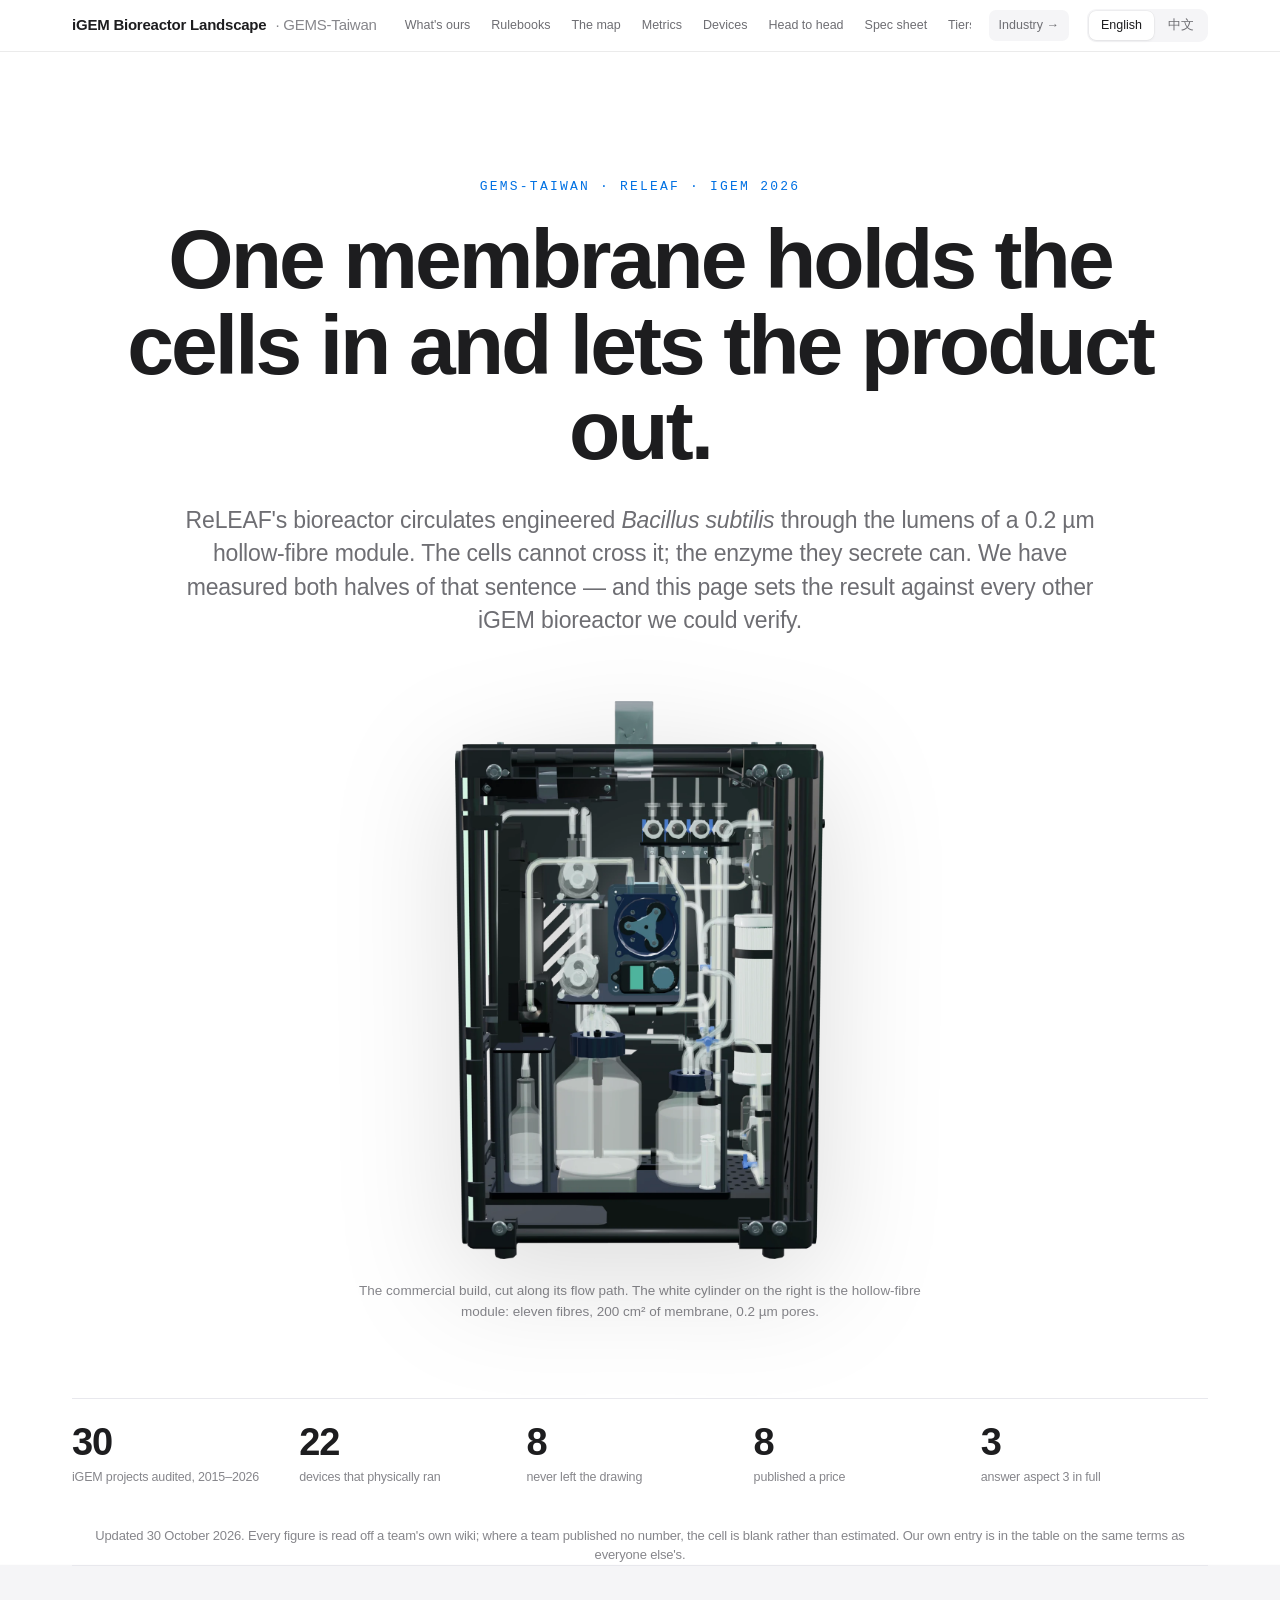
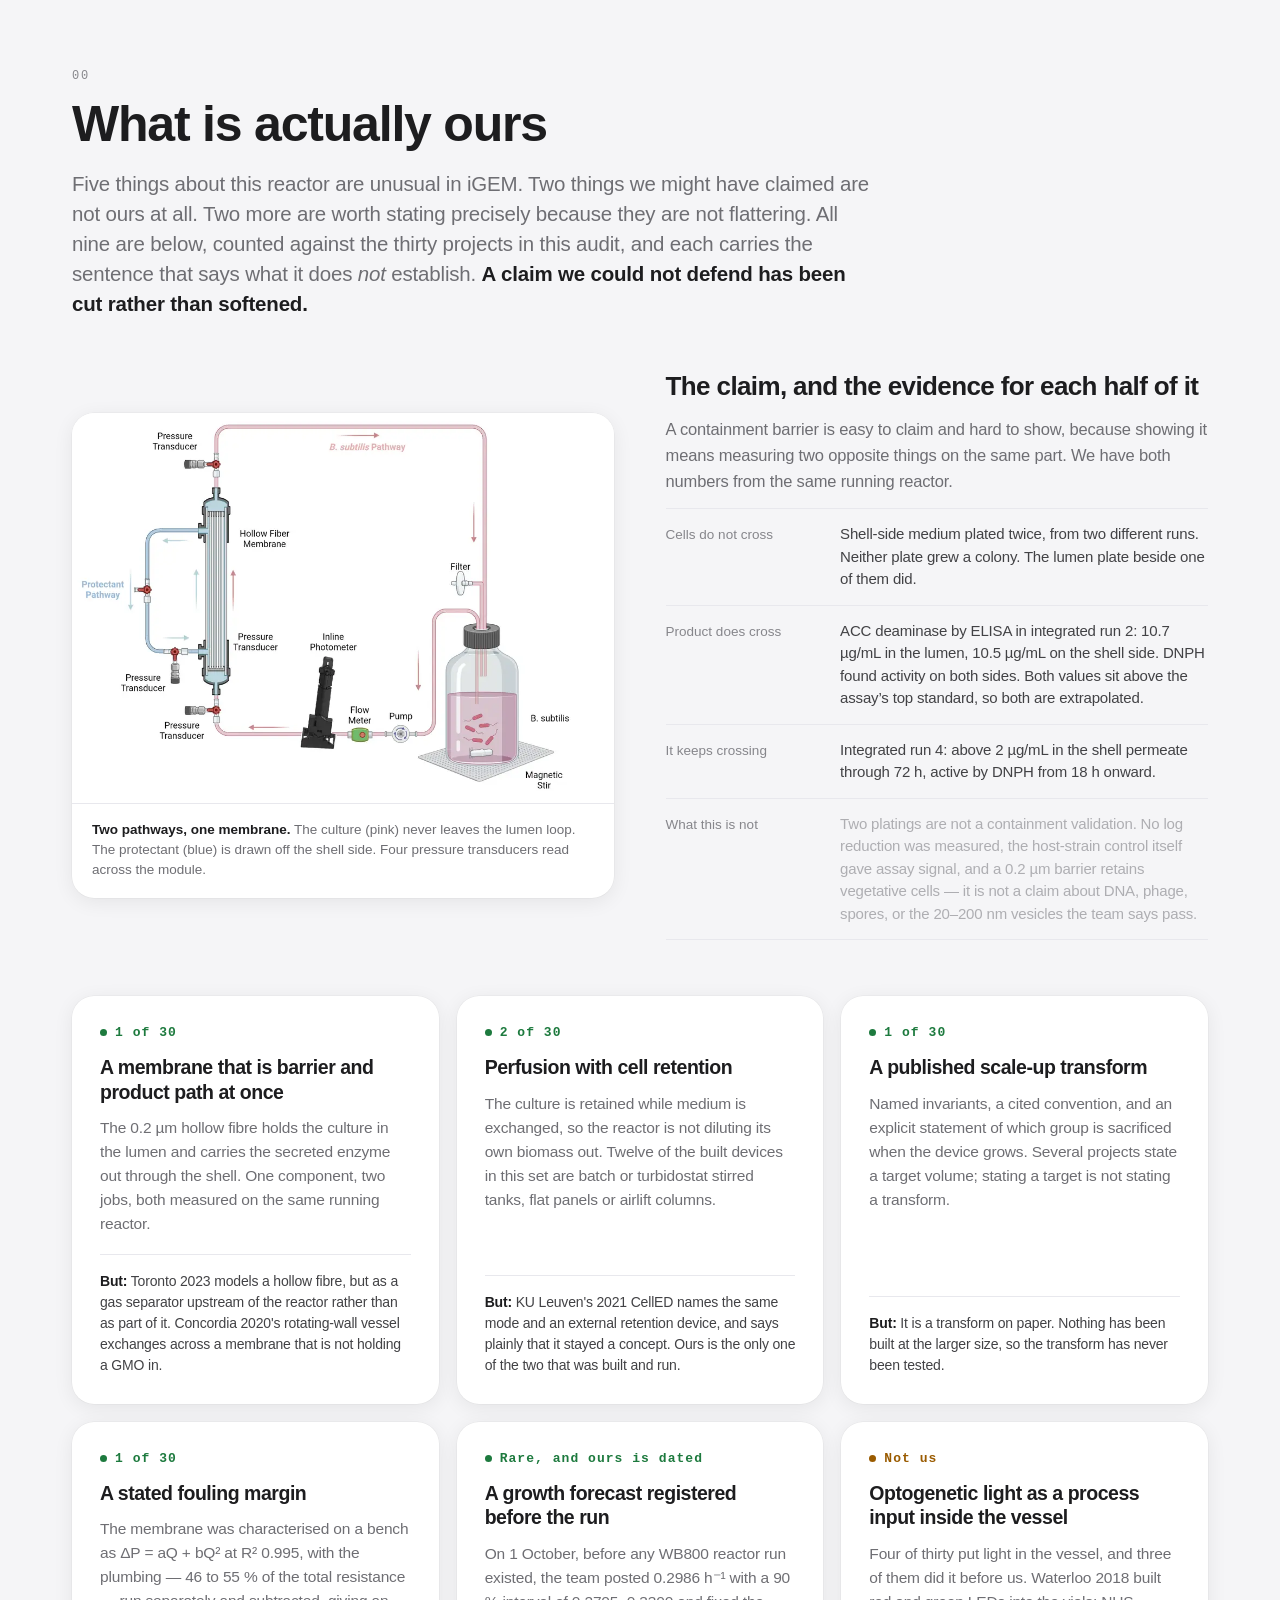
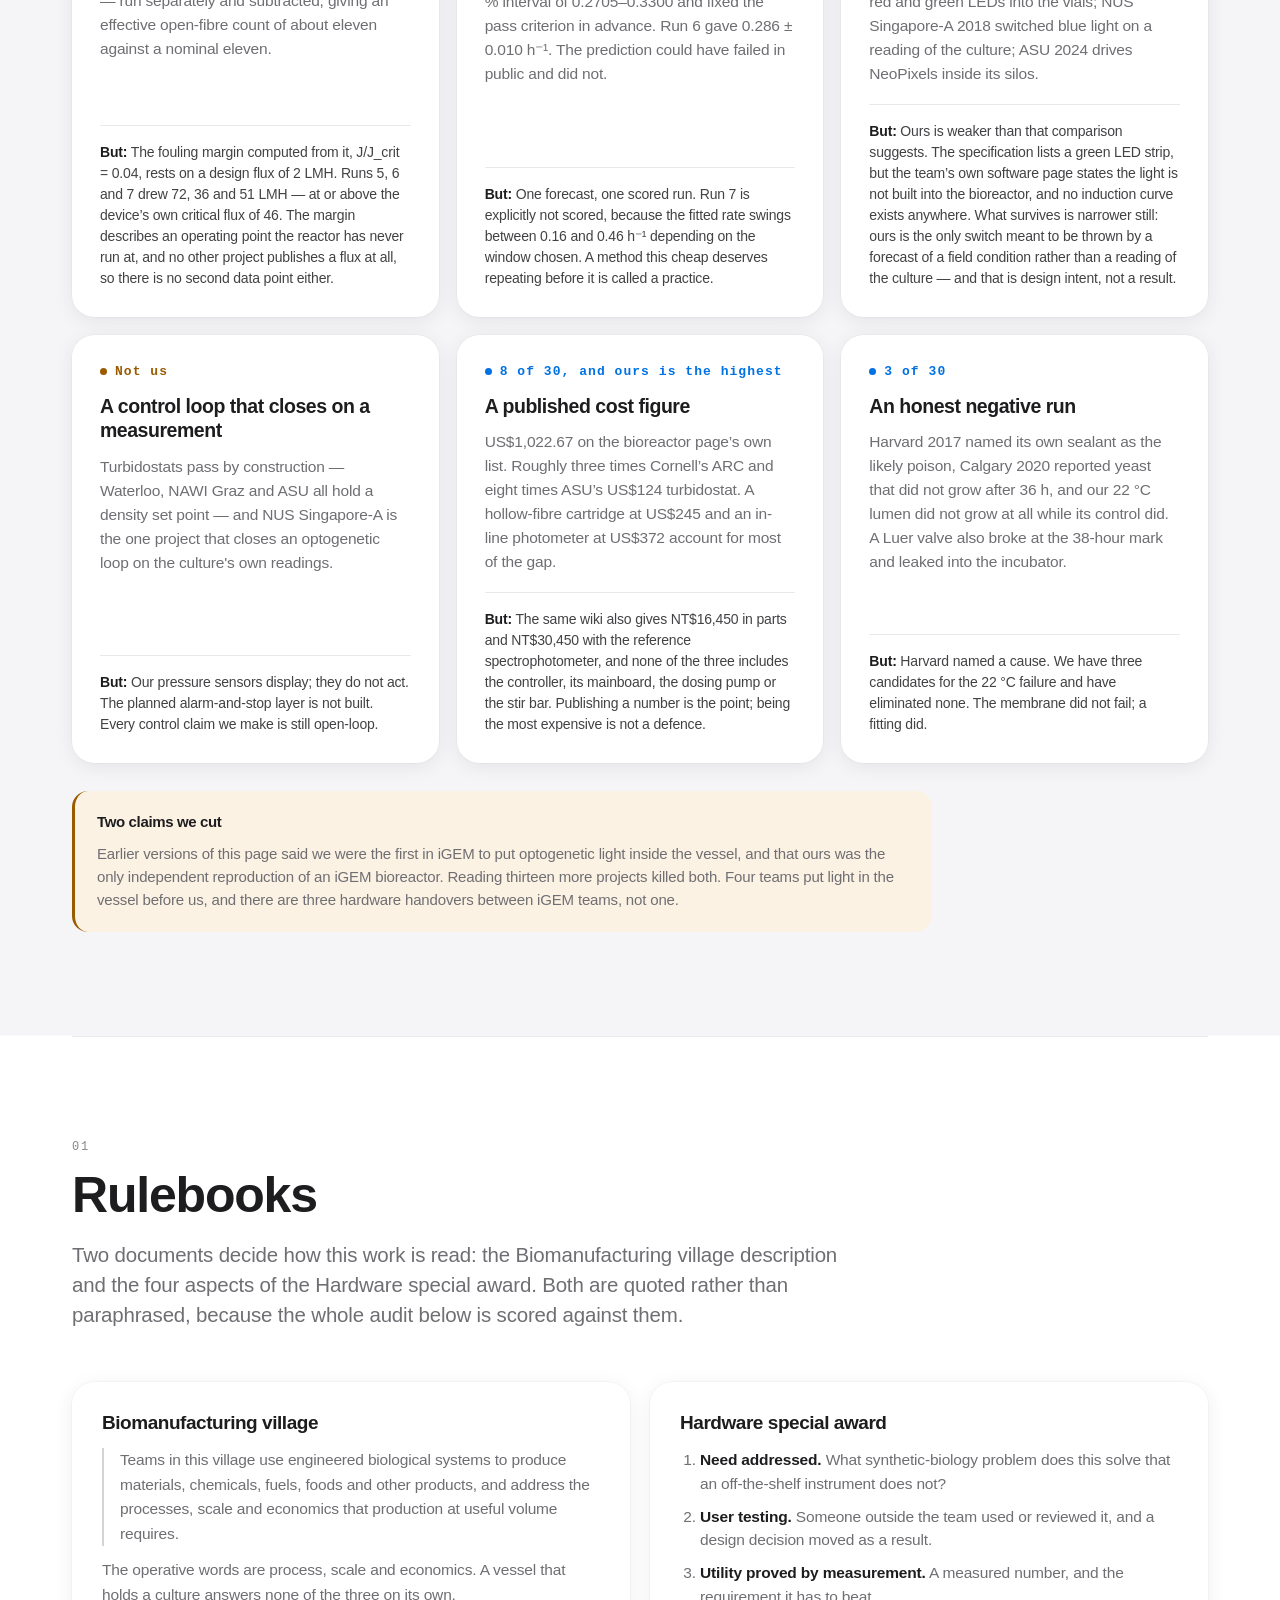
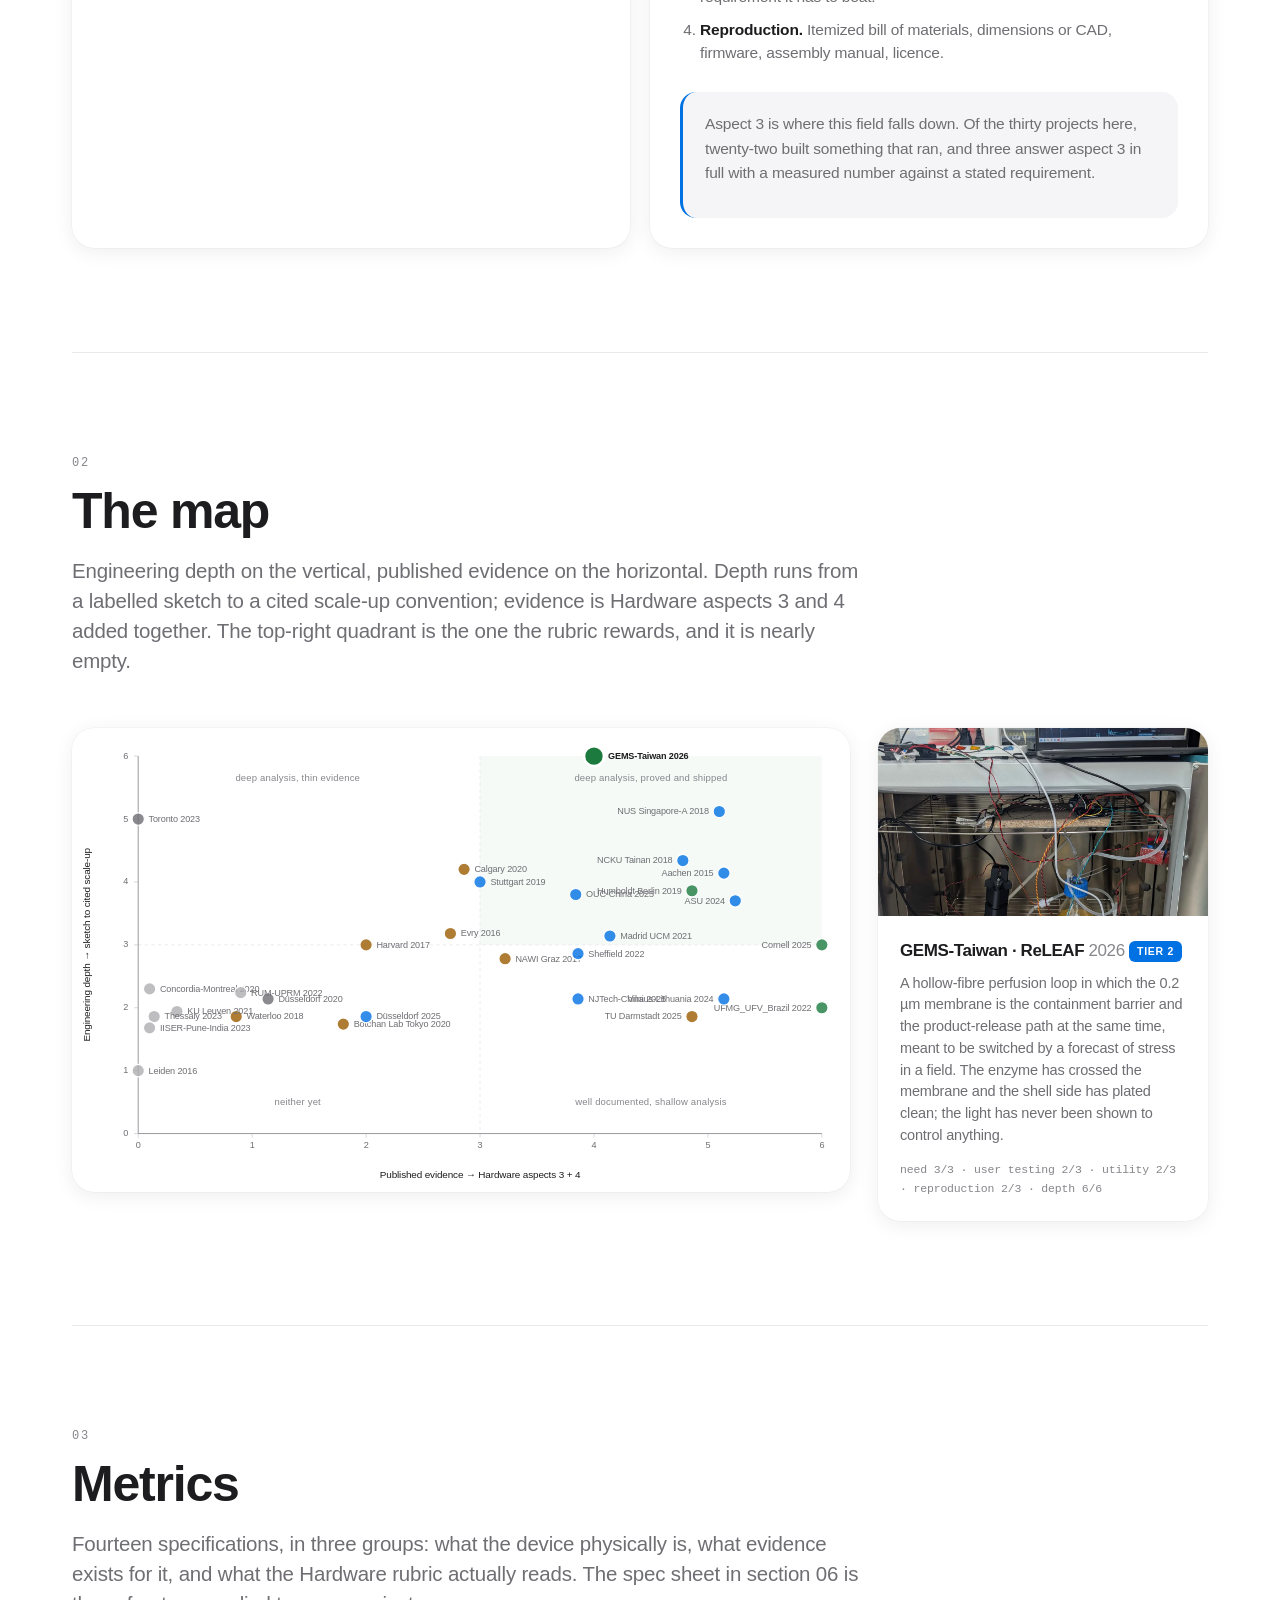
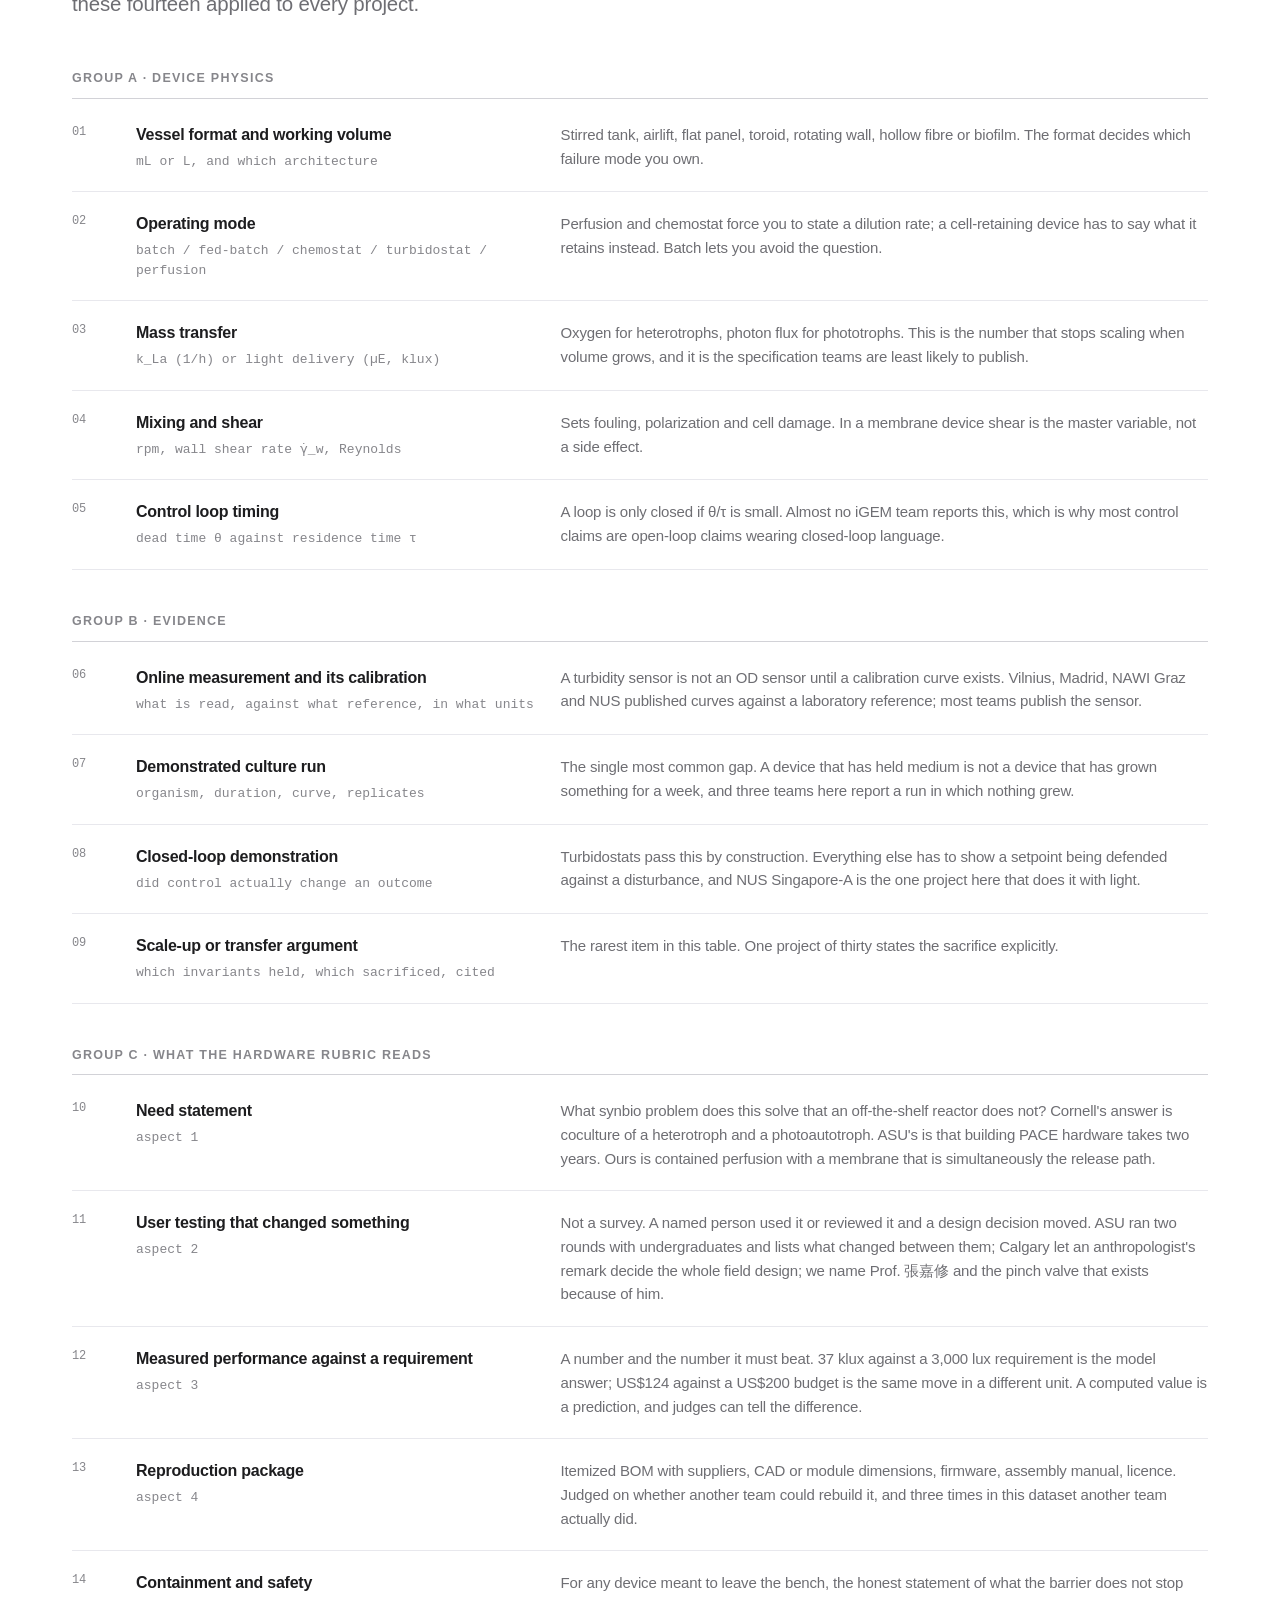
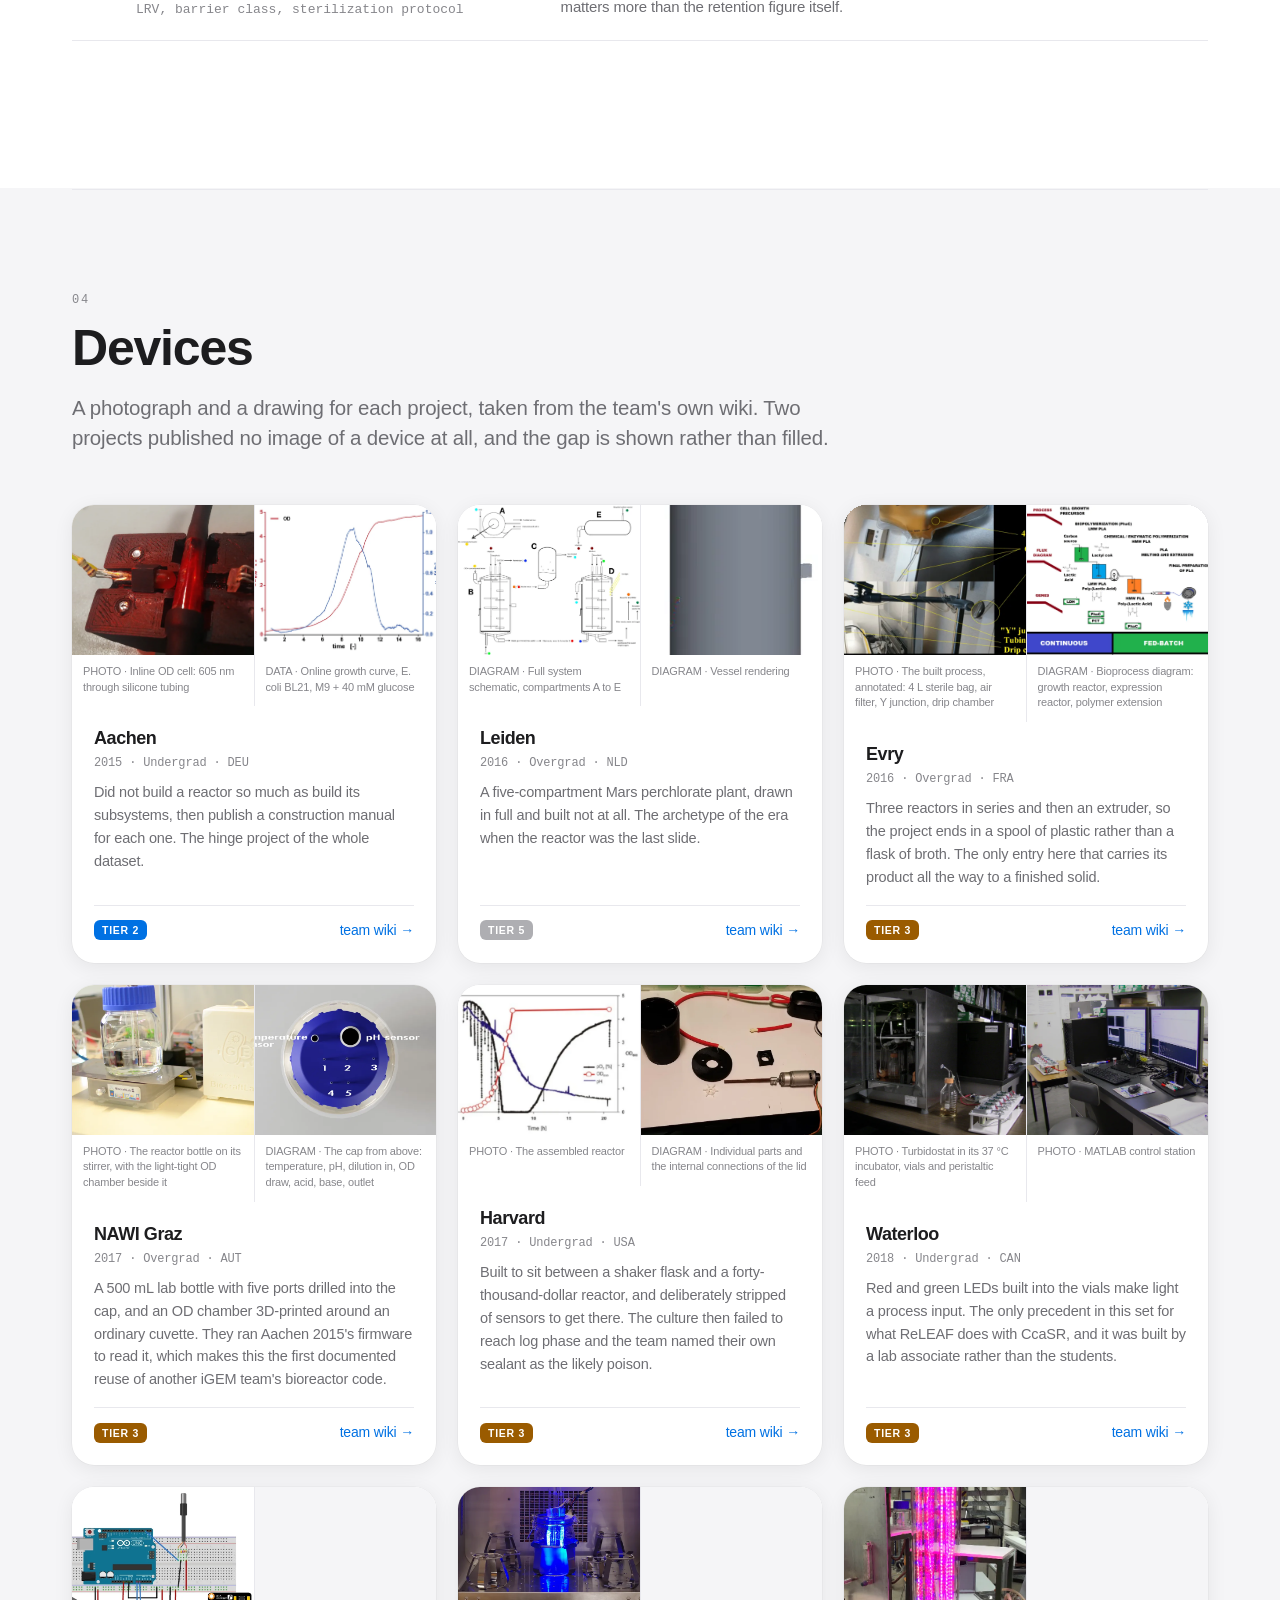
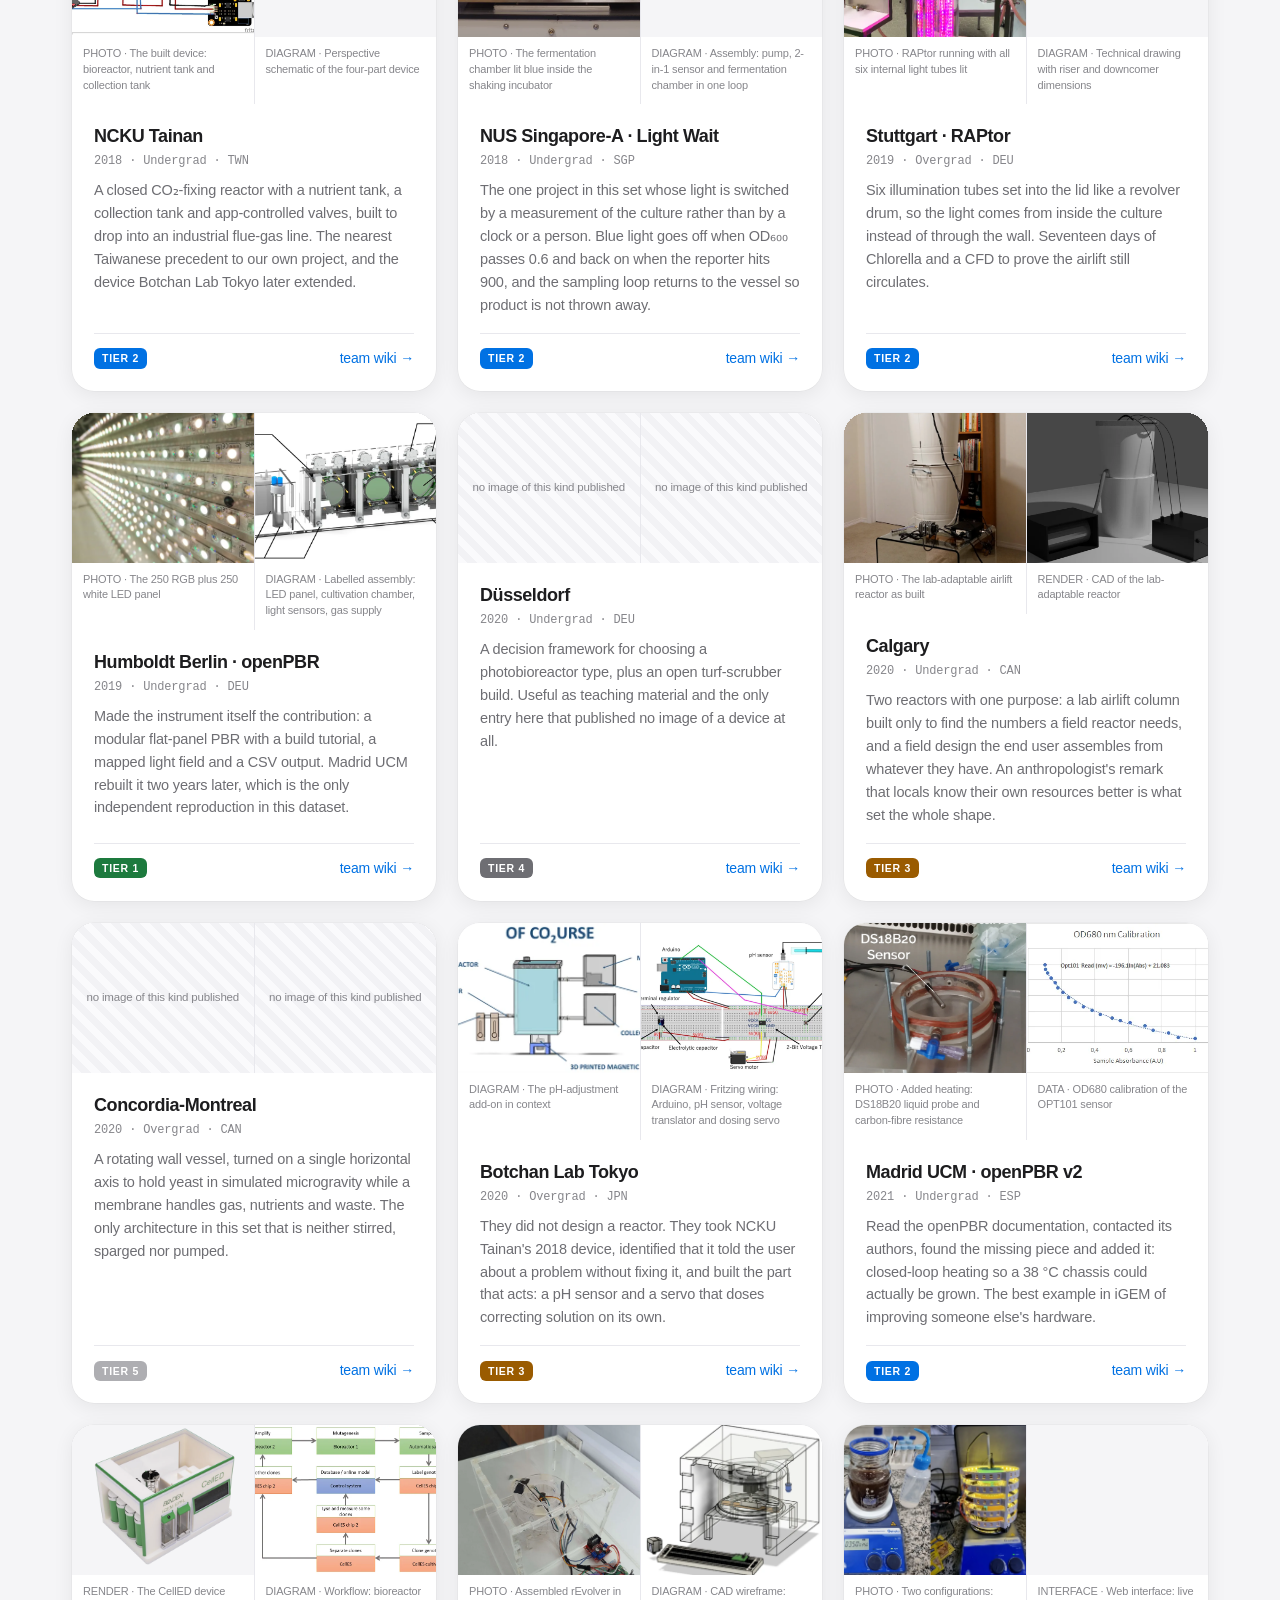
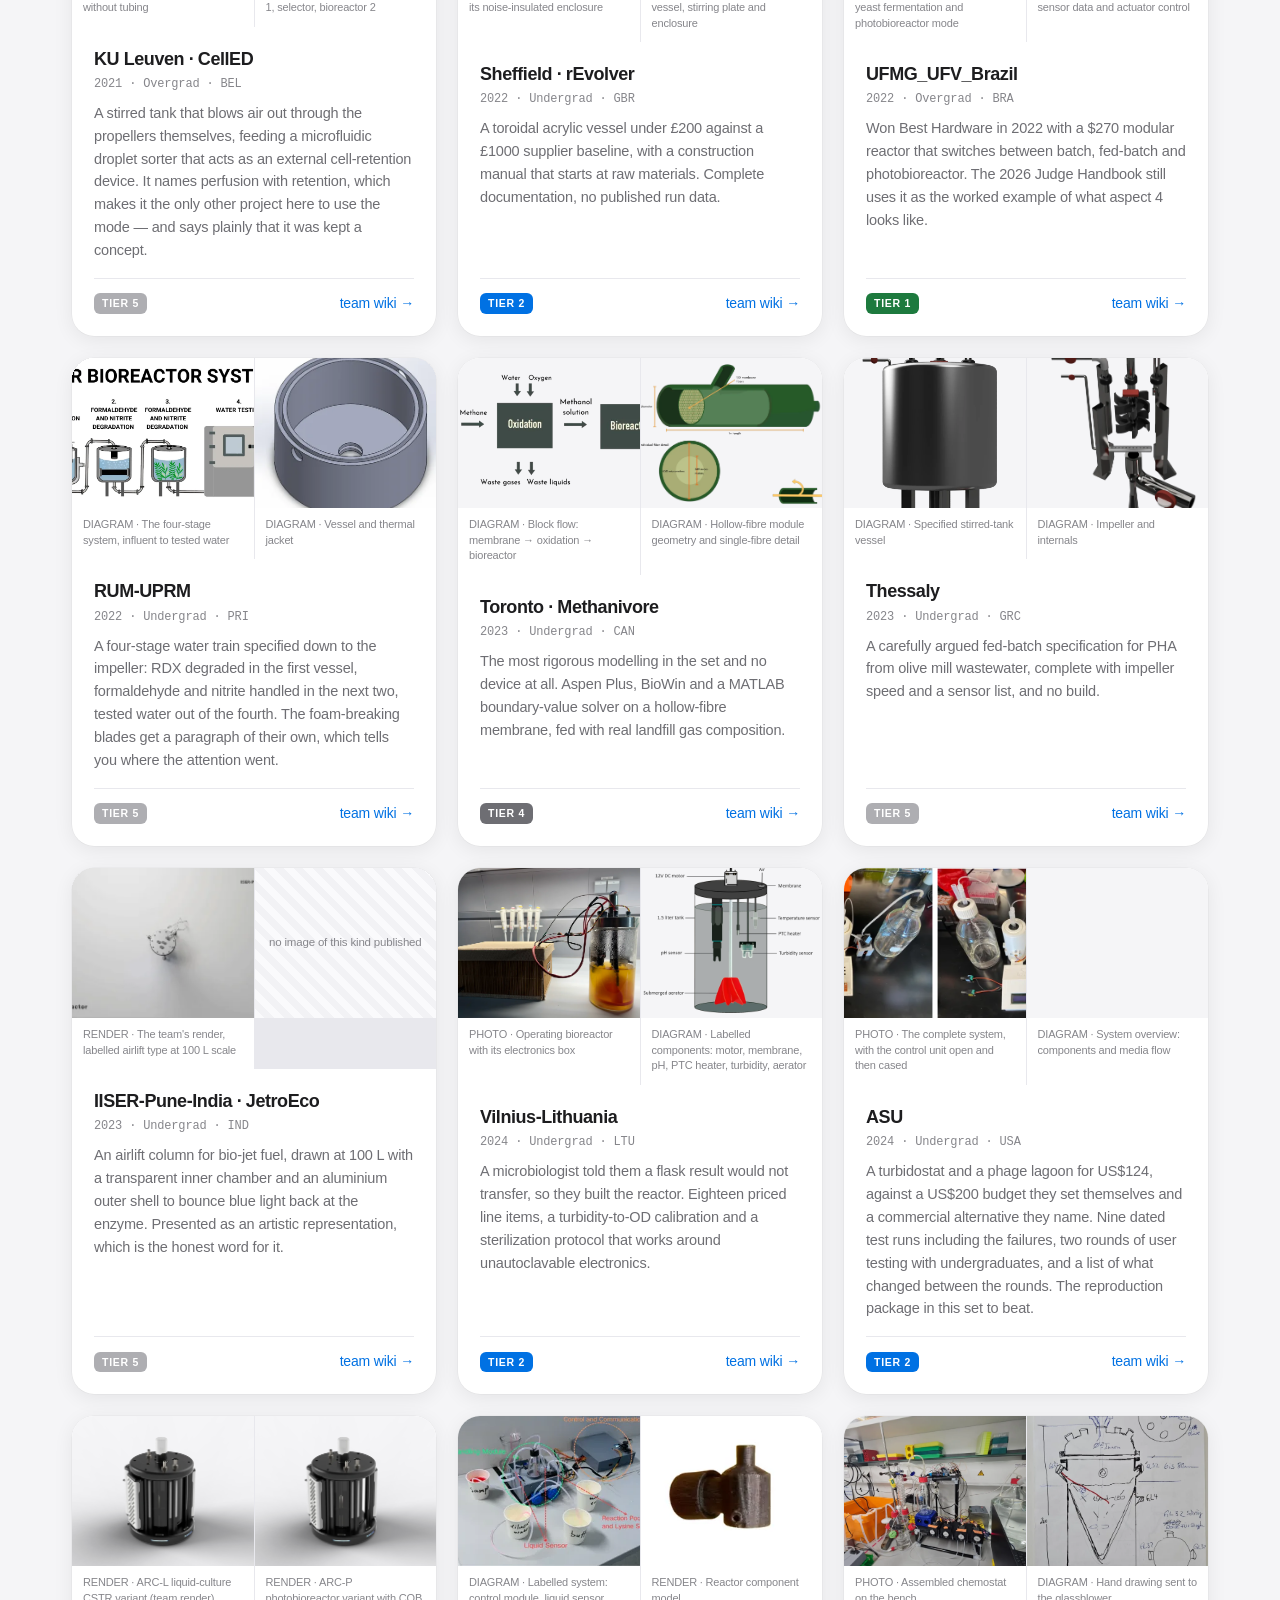
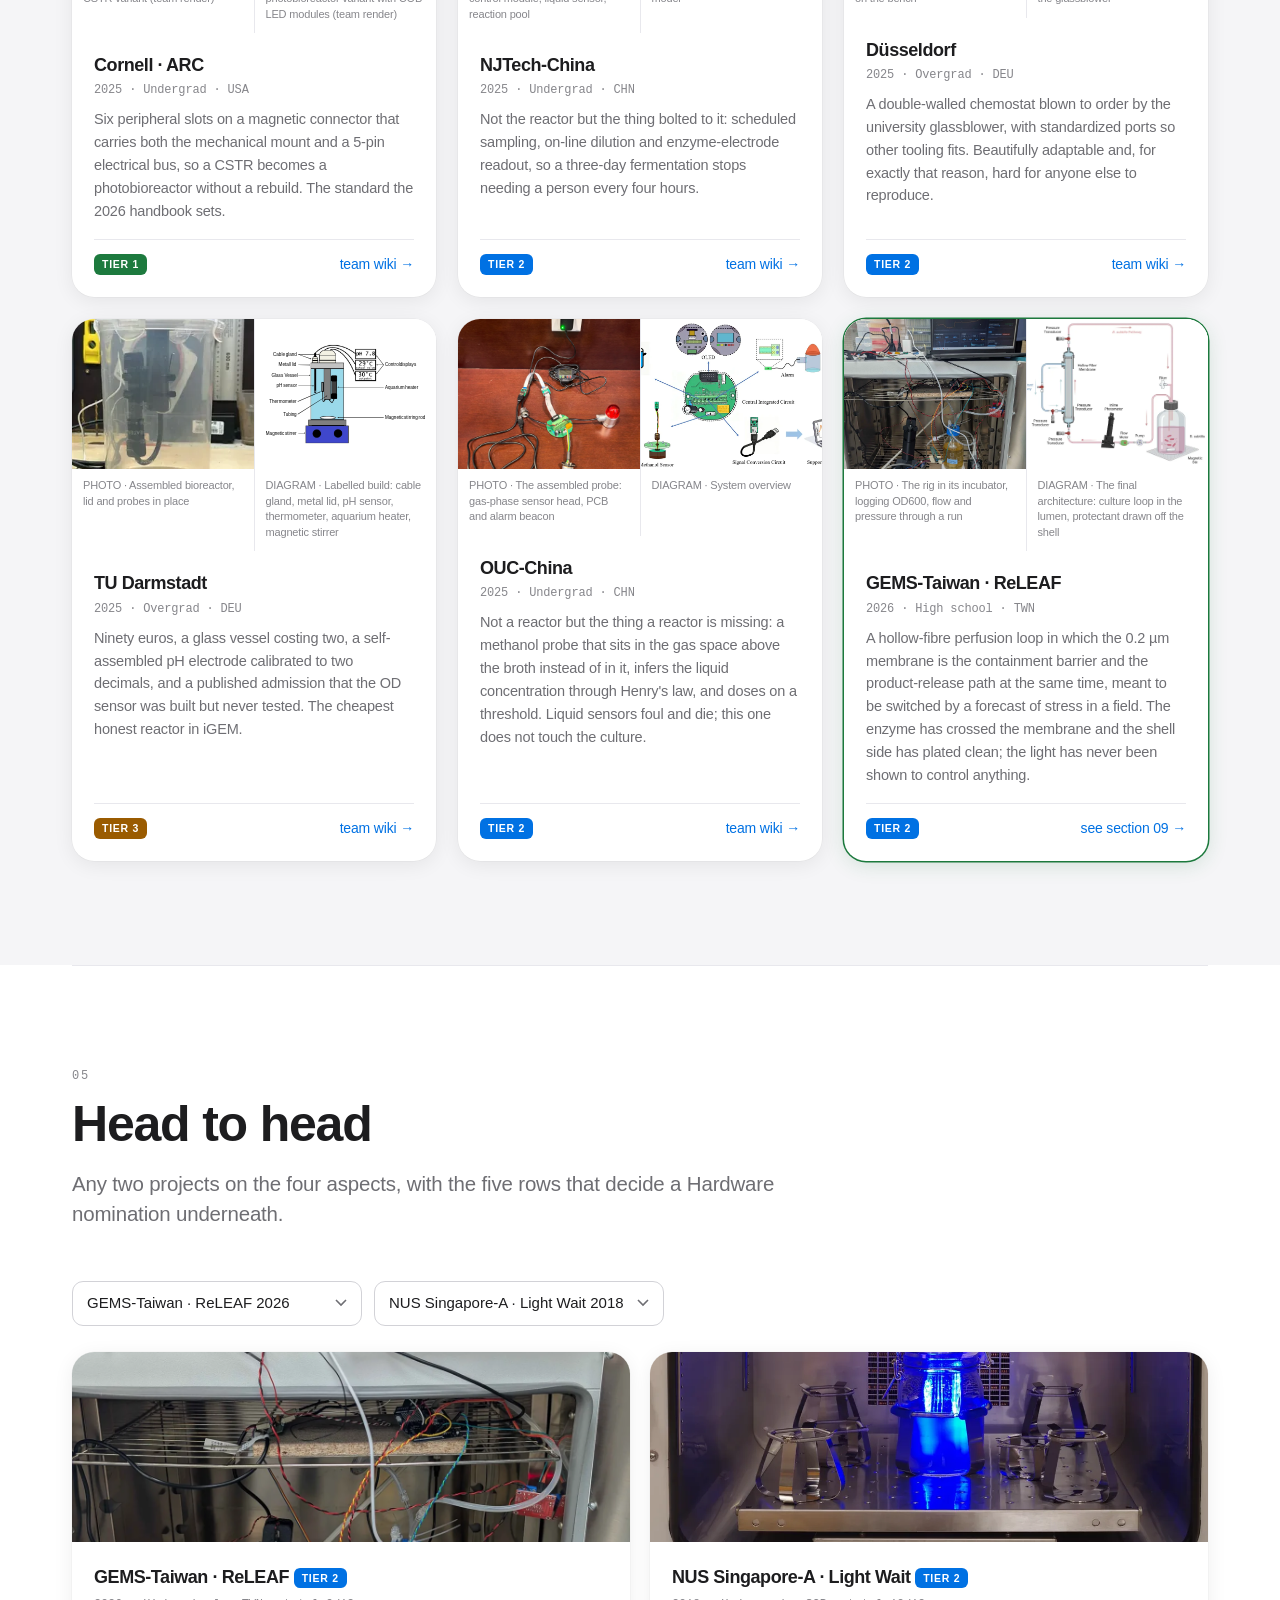
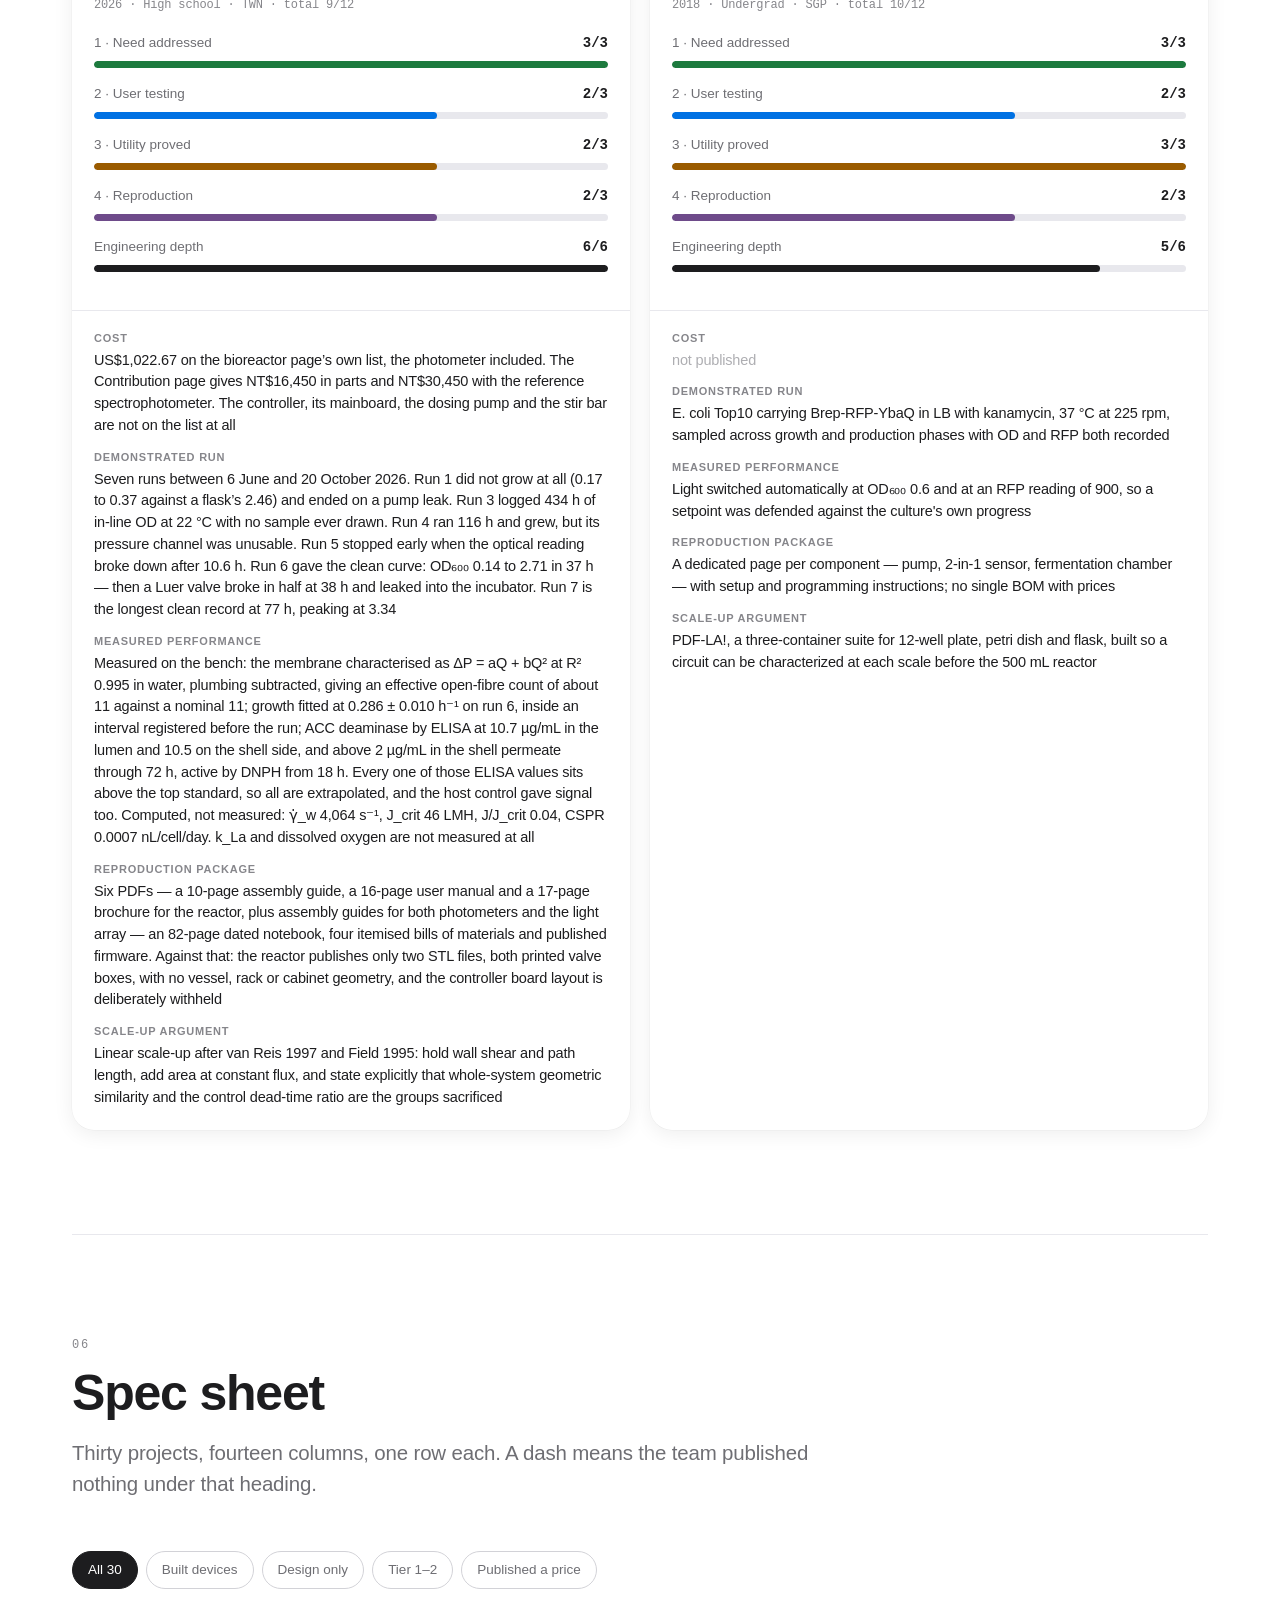
==== commit 78c71b1f: "Thirty projects live, the 2026 village read team by team, and an industry page The 3 October expansi" ====
--- a/index.html
+++ b/index.html
@@ -6,303 +6,14 @@
 <title>iGEM Bioreactor Landscape, 2015–2026 · GEMS-Taiwan</title>
 <meta name="description" content="A competitive audit of thirty iGEM bioreactor and fermentation-hardware projects, 2015 to 2026, compared on one spec sheet with device photographs, a positioning map and a five-tier ranking. Bilingual English / 繁體中文." />
 <link rel="icon" href="data:image/svg+xml,%3Csvg xmlns='http://www.w3.org/2000/svg' viewBox='0 0 32 32'%3E%3Crect width='32' height='32' rx='8' fill='%23fff'/%3E%3Ccircle cx='16' cy='16' r='9' fill='none' stroke='%231d1d1f' stroke-width='2'/%3E%3Ccircle cx='16' cy='16' r='3.4' fill='%230071e3'/%3E%3C/svg%3E" />
-<style>
-*,*::before,*::after{box-sizing:border-box}
-:root{
-  --ink:#1d1d1f; --muted:#6e6e73; --neutral:#86868b;
-  --line:#d2d2d7; --soft:#e8e8ed; --fill:#f5f5f7;
-  --blue:#0071e3; --blue-d:#0056b3;
-  --t1:#1d7a3e; --t2:#0071e3; --t3:#9a5b00; --t4:#6e6e73; --t5:#aeaeb2;
-  --us:#1d7a3e;
-  --sans:-apple-system,BlinkMacSystemFont,"SF Pro Display","SF Pro Text","Helvetica Neue",Helvetica,"Segoe UI","PingFang TC","Noto Sans TC","Microsoft JhengHei",sans-serif;
-  --mono:ui-monospace,SFMono-Regular,"SF Mono",Menlo,monospace;
-  --nav:48px;
-}
-html{-webkit-text-size-adjust:100%;scroll-behavior:smooth;scroll-padding-top:calc(var(--nav) + 18px)}
-body{margin:0;background:#fff;color:var(--ink);font-family:var(--sans);
-  font-size:17px;line-height:1.5;letter-spacing:-.01em;
-  -webkit-font-smoothing:antialiased;text-rendering:optimizeLegibility}
-img{max-width:100%;display:block}
-a{color:var(--blue);text-decoration:none}
-a:hover{text-decoration:underline}
-:focus-visible{outline:3px solid rgba(0,113,227,.45);outline-offset:3px;border-radius:6px}
-[data-lang="en"] .zh,[data-lang="zh"] .en{display:none}
-
-/* ---------- chrome ---------- */
-.nav{position:sticky;top:0;z-index:70;height:var(--nav);
-  background:rgba(255,255,255,.78);backdrop-filter:saturate(180%) blur(20px);
-  -webkit-backdrop-filter:saturate(180%) blur(20px);border-bottom:1px solid var(--soft)}
-.nav .in{max-width:1180px;margin:0 auto;height:100%;padding:0 22px;
-  display:flex;align-items:center;gap:18px}
-.brand{font-size:15px;font-weight:600;letter-spacing:-.015em;color:var(--ink);white-space:nowrap}
-.brand span{color:var(--neutral);font-weight:400}
-#toc{display:flex;gap:2px;overflow-x:auto;flex:1;scrollbar-width:none;-ms-overflow-style:none}
-#toc::-webkit-scrollbar{display:none}
-#toc a{font-size:12.5px;color:var(--muted);padding:6px 9px;border-radius:7px;white-space:nowrap;letter-spacing:0}
-#toc a:hover{color:var(--ink);background:var(--fill);text-decoration:none}
-
-/* segmented control */
-.seg{display:inline-flex;background:var(--fill);border-radius:9px;padding:2px;gap:2px;flex:none}
-.seg button{font:inherit;font-size:12.5px;font-weight:500;letter-spacing:0;
-  border:0;background:transparent;color:var(--muted);padding:5px 12px;border-radius:7px;cursor:pointer}
-.seg button[aria-pressed="true"]{background:#fff;color:var(--ink);
-  box-shadow:0 1px 3px rgba(0,0,0,.09),0 0 0 .5px rgba(0,0,0,.04)}
-
-/* ---------- layout ---------- */
-.wrap{max-width:1180px;margin:0 auto;padding:0 22px}
-section{padding:92px 0;border-top:1px solid var(--soft)}
-section:first-of-type{border-top:0}
-.shead{max-width:780px;margin:0 0 44px}
-.snum{font:500 12px/1 var(--mono);letter-spacing:.14em;color:var(--neutral);display:block;margin-bottom:14px}
-h1,h2,h3,h4{letter-spacing:-.022em;margin:0;font-weight:600}
-h2{font-size:clamp(28px,4vw,42px);line-height:1.08}
-.shead p{margin:16px 0 0;font-size:19px;line-height:1.5;color:var(--muted)}
-
-/* ---------- hero ---------- */
-.hero{padding:96px 0 84px;border-top:0}
-.hero .eyebrow{font:500 13px/1 var(--mono);letter-spacing:.16em;color:var(--neutral);margin-bottom:22px}
-.hero h1{font-size:clamp(40px,7vw,76px);line-height:1.04;letter-spacing:-.03em;max-width:17em}
-.hero h1 em{font-style:normal;color:var(--neutral)}
-.hero .lede{margin:28px 0 0;max-width:40em;font-size:21px;line-height:1.48;color:var(--muted)}
-.hero .lede b{color:var(--ink);font-weight:600}
-.hcount{display:flex;flex-wrap:wrap;gap:0;margin:52px 0 0;border-top:1px solid var(--soft)}
-.hcount div{padding:20px 28px 0 0;margin-right:28px}
-.hcount b{display:block;font-size:34px;font-weight:600;letter-spacing:-.03em;line-height:1}
-.hcount span{display:block;font-size:13px;color:var(--neutral);margin-top:7px}
-.stamp{margin:46px 0 0;font-size:13px;color:var(--neutral)}
-
-/* ---------- generic cards ---------- */
-.chip{display:inline-block;font:600 10.5px/1 var(--sans);letter-spacing:.07em;
-  padding:5px 8px;border-radius:6px;color:#fff;vertical-align:middle;white-space:nowrap}
-.chip.t1,.chip.t1x{background:var(--t1)} .chip.t2{background:var(--t2)}
-.chip.t3{background:var(--t3)} .chip.t4{background:var(--t4)} .chip.t5{background:var(--t5)}
-.note{border:1px solid var(--line);border-left:3px solid var(--blue);border-radius:10px;
-  padding:18px 20px;margin:26px 0 0;background:#fff}
-.note h4{font-size:15px;margin:0 0 7px}
-.note p{margin:0;font-size:15px;color:var(--muted)}
-.note.warn{border-left-color:#b25000}
-.note.good{border-left-color:var(--t1)}
-
-/* ---------- 01 rulebooks ---------- */
-.rules{display:grid;grid-template-columns:1fr 1fr;gap:20px}
-.rule{border:1px solid var(--line);border-radius:18px;padding:28px}
-.rule h3{font-size:19px;margin-bottom:14px}
-.rule p{margin:0 0 12px;font-size:15.5px;line-height:1.55;color:var(--muted)}
-.rule ol{margin:0;padding-left:20px;font-size:15.5px;color:var(--muted)}
-.rule li{margin-bottom:9px}
-.rule li b{color:var(--ink);font-weight:600}
-.quote{font-size:15.5px;line-height:1.55;color:var(--ink);border-left:2px solid var(--line);padding-left:16px;margin:0 0 14px}
-
-/* ---------- 02 map ---------- */
-.mapgrid{display:grid;grid-template-columns:minmax(0,1fr) 320px;gap:28px;align-items:start}
-.mapbox{border:1px solid var(--line);border-radius:18px;overflow:hidden;background:#fff}
-#mapsvg{width:100%;height:auto;display:block;font-family:var(--sans);font-size:11px;fill:var(--muted)}
-#mapsvg .dot{cursor:pointer;transition:r .12s}
-#mapsvg .dot:hover{r:12}
-#mapsvg .qlbl{font-size:11.5px;fill:var(--neutral);letter-spacing:.02em}
-#mapsvg .axlbl{font-size:12px;fill:var(--ink);font-weight:500}
-#mapinfo{border:1px solid var(--line);border-radius:18px;overflow:hidden;position:sticky;top:calc(var(--nav) + 18px)}
-#mapinfo img{width:100%;height:188px;object-fit:cover;background:var(--fill)}
-#mapinfo>div{padding:20px}
-#mapinfo h4{font-size:17px;margin:0 0 9px}
-#mapinfo p{margin:0 0 13px;font-size:14.5px;line-height:1.5;color:var(--muted)}
-#mapinfo .sc{font:500 11.5px/1.7 var(--mono);color:var(--neutral);display:block}
-
-/* ---------- 03 metrics ---------- */
-.mgroup{margin-bottom:40px}
-.mgroup h3{font-size:13px;letter-spacing:.1em;text-transform:uppercase;color:var(--neutral);
-  font-weight:600;padding-bottom:12px;border-bottom:1px solid var(--line);margin-bottom:4px}
-.mrow{display:grid;grid-template-columns:44px minmax(190px,1fr) minmax(0,1.6fr);gap:20px;
-  padding:20px 0;border-bottom:1px solid var(--soft)}
-.mrow .n{font:500 12px/1.5 var(--mono);color:var(--neutral)}
-.mrow .t{font-size:16px;font-weight:600;letter-spacing:-.015em}
-.mrow .t .u{display:block;font:400 13px/1.5 var(--mono);color:var(--neutral);margin-top:5px;letter-spacing:0}
-.mrow .d{font-size:15px;line-height:1.55;color:var(--muted)}
-
-/* ---------- 04 gallery ---------- */
-.gal{display:grid;grid-template-columns:repeat(auto-fill,minmax(340px,1fr));gap:22px}
-.gcard{border:1px solid var(--line);border-radius:18px;overflow:hidden;display:flex;flex-direction:column;background:#fff}
-.gcard.us{border-color:var(--us);box-shadow:0 0 0 1px var(--us)}
-.shots{display:grid;grid-template-columns:1fr 1fr;gap:1px;background:var(--soft)}
-.shots figure{margin:0;background:#fff;position:relative}
-.shots figure>img{width:100%;height:146px;object-fit:cover;cursor:zoom-in;background:var(--fill)}
-.shots figcaption{font-size:11px;line-height:1.4;color:var(--neutral);padding:9px 11px 11px}
-.shots figure.none{height:146px;display:flex;align-items:center;justify-content:center;
-  text-align:center;font-size:11.5px;color:var(--neutral);padding:14px;
-  background:repeating-linear-gradient(45deg,#fafafc,#fafafc 7px,#f2f2f5 7px,#f2f2f5 14px)}
-.gcard .body{padding:20px;flex:1;display:flex;flex-direction:column}
-.gcard h3{font-size:18px}
-.gcard .meta{font:500 12px/1 var(--mono);color:var(--neutral);margin:8px 0 12px}
-.gcard p.g{margin:0 0 16px;font-size:14.5px;line-height:1.55;color:var(--muted);flex:1}
-.gcard .foot{display:flex;align-items:center;justify-content:space-between;gap:12px;
-  padding-top:14px;border-top:1px solid var(--soft);font-size:14px}
-
-/* ---------- 05 head to head ---------- */
-.pick{display:flex;gap:12px;flex-wrap:wrap;margin-bottom:26px}
-select{font:inherit;font-size:15px;padding:10px 14px;border:1px solid var(--line);
-  border-radius:11px;background:#fff;color:var(--ink);min-width:260px;cursor:pointer;
-  appearance:none;background-image:url("data:image/svg+xml,%3Csvg xmlns='http://www.w3.org/2000/svg' width='12' height='8'%3E%3Cpath d='M1 1l5 5 5-5' fill='none' stroke='%236e6e73' stroke-width='1.6'/%3E%3C/svg%3E");
-  background-repeat:no-repeat;background-position:right 14px center;padding-right:38px}
-.h2h{display:grid;grid-template-columns:1fr 1fr;gap:20px}
-.h2hcol{border:1px solid var(--line);border-radius:18px;overflow:hidden}
-.h2hcol>img{width:100%;height:190px;object-fit:cover;background:var(--fill)}
-.h2hcol .hd{padding:20px 20px 0}
-.h2hcol h4{font-size:18px;margin:0 0 8px}
-.h2hcol .m{font:500 12px/1 var(--mono);color:var(--neutral)}
-.bars{padding:20px}
-.bar{margin-bottom:14px}
-.bar .lb{display:flex;justify-content:space-between;font-size:13px;color:var(--muted);margin-bottom:6px}
-.bar .lb b{color:var(--ink);font-variant-numeric:tabular-nums}
-.bar .tr{height:6px;background:var(--fill);border-radius:3px;overflow:hidden}
-.bar .fl{height:100%;border-radius:3px}
-.h2hspec{border-top:1px solid var(--soft);padding:20px}
-.h2hspec dl{margin:0;display:grid;grid-template-columns:1fr;gap:0}
-.h2hspec dt{font:600 11px/1 var(--sans);letter-spacing:.07em;text-transform:uppercase;
-  color:var(--neutral);margin:14px 0 6px}
-.h2hspec dt:first-child{margin-top:0}
-.h2hspec dd{margin:0;font-size:14.5px;line-height:1.5;color:var(--ink)}
-
-/* ---------- 06 table ---------- */
-.filters{display:flex;gap:8px;flex-wrap:wrap;margin-bottom:22px}
-.filters button{font:inherit;font-size:13.5px;padding:8px 15px;border:1px solid var(--line);
-  background:#fff;color:var(--muted);border-radius:999px;cursor:pointer}
-.filters button:hover{color:var(--ink);border-color:var(--neutral)}
-.filters button[aria-pressed="true"]{background:var(--ink);border-color:var(--ink);color:#fff}
-.tscroll{overflow-x:auto;border:1px solid var(--line);border-radius:18px;-webkit-overflow-scrolling:touch}
-table{border-collapse:collapse;width:100%;min-width:1800px;font-size:13.5px}
-thead th{position:sticky;top:0;z-index:2;background:var(--fill);text-align:left;
-  font:600 11px/1.3 var(--sans);letter-spacing:.07em;text-transform:uppercase;color:var(--muted);
-  padding:14px 14px;border-bottom:1px solid var(--line);white-space:nowrap}
-tbody th{position:sticky;left:0;z-index:1;background:#fff;text-align:left;font-size:14px;
-  font-weight:600;padding:15px 16px;min-width:210px;border-right:1px solid var(--soft);
-  vertical-align:top;letter-spacing:-.015em}
-tbody th .meta{display:block;font:400 11.5px/1.4 var(--mono);color:var(--neutral);margin-top:5px}
-td{padding:15px 14px;border-bottom:1px solid var(--soft);vertical-align:top;
-  color:var(--muted);line-height:1.5;max-width:300px}
-tbody tr:last-child td,tbody tr:last-child th{border-bottom:0}
-tbody tr.us th,tbody tr.us td{background:#f2faf4}
-tbody tr.us th{box-shadow:inset 3px 0 0 var(--us)}
-td em{color:var(--t5);font-style:normal}
-td.num{font-variant-numeric:tabular-nums;white-space:nowrap}
-
-/* ---------- 07 tiers ---------- */
-.tier{display:grid;grid-template-columns:150px minmax(0,1fr);gap:28px;
-  padding:30px 0;border-bottom:1px solid var(--soft)}
-.tier:last-child{border-bottom:0}
-.tier .lbl small{display:block;font-size:13px;color:var(--neutral);margin-top:9px}
-.tier h3{font-size:18px;margin-bottom:10px;line-height:1.35}
-.tier p{margin:0 0 14px;font-size:15px;line-height:1.55;color:var(--muted)}
-.tier .who{font-size:13.5px;color:var(--neutral);line-height:1.8}
-.tier .who b{color:var(--us)}
-
-/* ---------- 08 verdict ---------- */
-.opgrid{display:grid;grid-template-columns:repeat(auto-fill,minmax(236px,1fr));gap:1px;
-  background:#fff;border:1px solid var(--line);border-radius:18px;overflow:hidden}
-.op{background:#fff;padding:18px 18px 16px;box-shadow:0 0 0 .5px var(--soft)}
-.op .k{font:500 11.5px/1.4 var(--mono);color:var(--neutral);margin-bottom:9px}
-.op .v{font-size:23px;font-weight:600;letter-spacing:-.025em;font-variant-numeric:tabular-nums}
-.op .r{font-size:12.5px;line-height:1.45;color:var(--muted);margin-top:7px}
-.op.ok .v{color:var(--t1)} .op.mid .v{color:var(--t3)} .op.no .v{color:#a1001a}
-.op.na .v{color:var(--neutral);font-size:19px}
-.two{display:grid;grid-template-columns:1fr 1fr;gap:20px;margin-top:34px}
-.pan{border:1px solid var(--line);border-radius:18px;padding:26px}
-.pan h3{font-size:17px;margin-bottom:16px}
-.pan ol{margin:0;padding-left:21px}
-.pan li{font-size:15px;line-height:1.55;color:var(--muted);margin-bottom:14px}
-.pan li b{color:var(--ink);font-weight:600}
-.pan li:last-child{margin-bottom:0}
-
-/* ---------- system positioning ---------- */
-.chain{display:grid;grid-template-columns:repeat(7,1fr);gap:1px;background:var(--soft);
-  border:1px solid var(--line);border-radius:16px;overflow:hidden;margin:0 0 30px}
-.chain div{background:#fff;padding:16px 13px}
-.chain .st{font:500 10.5px/1 var(--mono);color:var(--neutral);display:block;margin-bottom:8px}
-.chain b{font-size:14px;font-weight:600;letter-spacing:-.015em;display:block;line-height:1.3}
-.chain small{font-size:12px;color:var(--muted);display:block;margin-top:6px;line-height:1.4}
-.chain div.hot{background:#f2faf4}
-.syscmp{display:grid;grid-template-columns:repeat(auto-fill,minmax(270px,1fr));gap:20px}
-.syscmp article{border:1px solid var(--line);border-radius:16px;padding:22px}
-.syscmp h4{font-size:15.5px;margin-bottom:9px}
-.syscmp p{margin:0;font-size:14.5px;line-height:1.55;color:var(--muted)}
-.syscmp .tag{font:500 11px/1 var(--mono);color:var(--neutral);display:block;margin-bottom:10px}
-
-/* ---------- 09 lineage ---------- */
-.era{display:grid;grid-template-columns:168px minmax(0,1fr);gap:28px;
-  padding:38px 0;border-bottom:1px solid var(--soft)}
-.era:last-child{border-bottom:0}
-.era .yr{font:500 14px/1.3 var(--mono);color:var(--ink)}
-.era .yr small{display:block;font-family:var(--sans);font-size:12.5px;color:var(--neutral);margin-top:8px}
-.era h3{font-size:22px;margin-bottom:14px;line-height:1.25}
-.era p{margin:0 0 14px;font-size:15.5px;line-height:1.6;color:var(--muted)}
-.ex{display:grid;grid-template-columns:repeat(auto-fit,minmax(170px,1fr));gap:14px;margin-top:20px}
-.ex figure{margin:0}
-.ex img{width:100%;height:124px;object-fit:cover;border-radius:11px;border:1px solid var(--soft);cursor:zoom-in}
-.ex figcaption{font-size:11.5px;line-height:1.4;color:var(--neutral);margin-top:8px}
-.fr{display:grid;grid-template-columns:minmax(0,1fr) minmax(0,1.5fr);gap:24px;
-  padding:19px 0;border-bottom:1px solid var(--soft)}
-.fr:last-child{border-bottom:0}
-.fr>div:first-child{font-size:15.5px;font-weight:600;letter-spacing:-.015em}
-.fr>div:last-child{font-size:14.5px;line-height:1.55;color:var(--muted)}
-
-/* ---------- 10 village ---------- */
-.roster{display:grid;grid-template-columns:repeat(4,1fr);gap:20px}
-.rcol{border:1px solid var(--line);border-radius:16px;padding:22px}
-.rcol h4{font-size:13px;letter-spacing:.06em;text-transform:uppercase;color:var(--neutral);font-weight:600}
-.rcol .cnt{font-size:34px;font-weight:600;letter-spacing:-.03em;margin:10px 0 14px}
-.rcol ul{list-style:none;margin:0;padding:0;font-size:13px;line-height:1.85;color:var(--muted)}
-.rcol li.hit{color:var(--ink);font-weight:600}
-
-/* ---------- footer ---------- */
-footer{border-top:1px solid var(--soft);padding:56px 0 76px;font-size:13px;color:var(--neutral)}
-footer h4{font-size:13px;letter-spacing:.06em;text-transform:uppercase;color:var(--muted);margin:0 0 14px}
-footer .cols{display:grid;grid-template-columns:repeat(3,1fr);gap:34px;margin-bottom:34px}
-footer p{margin:0 0 10px;line-height:1.65;max-width:62ch}
-footer a{color:var(--muted);text-decoration:underline;text-decoration-color:var(--line)}
-footer a:hover{color:var(--blue)}
-
-/* ---------- lightbox ---------- */
-.lightbox{position:fixed;inset:0;z-index:200;background:rgba(255,255,255,.96);
-  backdrop-filter:blur(22px);-webkit-backdrop-filter:blur(22px);
-  display:none;align-items:center;justify-content:center;padding:52px 28px}
-.lightbox[open]{display:flex}
-.lightbox img{max-width:min(1280px,100%);max-height:84vh;object-fit:contain;border-radius:12px}
-.lightbox figcaption{position:absolute;left:0;right:0;bottom:26px;text-align:center;
-  font-size:13.5px;color:var(--muted);padding:0 28px}
-.lightbox button{position:absolute;top:18px;right:20px;width:36px;height:36px;border-radius:50%;
-  border:1px solid var(--line);background:#fff;color:var(--ink);font-size:19px;cursor:pointer;line-height:1}
-
-@media (max-width:1000px){
-  .rules,.two,.h2h{grid-template-columns:1fr}
-  .mapgrid{grid-template-columns:1fr}
-  #mapinfo{position:static}
-  .roster{grid-template-columns:1fr 1fr}
-  .rcol[style]{grid-column:span 2!important}
-  .chain{grid-template-columns:repeat(2,1fr)}
-}
-@media (max-width:680px){
-  body{font-size:16px}
-  section{padding:64px 0}
-  .wrap{padding:0 16px}
-  .nav .in{padding:0 16px;gap:12px}
-  .brand{display:none}
-  .hero{padding:58px 0 56px}
-  .gal{grid-template-columns:1fr}
-  .mrow,.tier,.era,.fr{grid-template-columns:1fr;gap:10px}
-  .mrow{padding:16px 0}
-  .roster{grid-template-columns:1fr}
-  .rcol[style]{grid-column:span 1!important}
-  .chain{grid-template-columns:1fr}
-  footer .cols{grid-template-columns:1fr}
-  .hcount div{padding-right:18px;margin-right:18px}
-}
-@media (prefers-reduced-motion:reduce){html{scroll-behavior:auto}*{transition:none!important}}
-</style>
+<link rel="stylesheet" href="assets/app.css" />
 </head>
 <body>
 <header class="nav">
   <div class="in">
-    <div class="brand">iGEM Bioreactor Landscape <span>· GEMS-Taiwan</span></div>
+    <a class="brand" href="index.html">iGEM Bioreactor Landscape <span>· GEMS-Taiwan</span></a>
     <nav id="toc" aria-label="Contents"></nav>
+    <a href="industry.html" style="font-size:12.5px;color:var(--muted);white-space:nowrap;letter-spacing:0;padding:6px 10px;border-radius:7px;background:var(--fill)"><span class="en">Industry &rarr;</span><span class="zh">產業 &rarr;</span></a>
     <div class="seg" role="group" aria-label="Language">
       <button id="btn-en" aria-pressed="true" onclick="setLang('en')">English</button>
       <button id="btn-zh" aria-pressed="false" onclick="setLang('zh')">中文</button>
@@ -316,30 +27,109 @@
 <section class="hero">
   <div class="eyebrow">GEMS-TAIWAN · RELEAF · IGEM 2026</div>
   <h1>
-    <span class="en">Every iGEM bioreactor we could verify, read against the rubric that judges it.</span>
-    <span class="zh">所有我們能查證的 iGEM 生物反應器，對照評判它們的評分表逐項檢視。</span>
+    <span class="en">One membrane holds the cells in and lets the product out.</span>
+    <span class="zh">同一張膜，把細胞留下，讓產物通過。</span>
   </h1>
   <p class="lede">
-    <span class="en">Thirty projects from 2015 to 2026, each read off its own team wiki and compared on fourteen
-    specifications, four Hardware aspects and one ranking ladder. Where a team published no number, the cell is
-    blank rather than estimated. <b>Our own entry is in the table on the same terms as everyone else's.</b></span>
-    <span class="zh">自 2015 至 2026 年的三十個專案，逐一讀自各隊自己的 wiki，並以十四項規格、四個硬體面向與同一套級距
-    排序進行比較。隊伍未公布數字者，欄位留空而不作估計。<b>我方專案以與他隊完全相同的標準列入表中。</b></span>
+    <span class="en">ReLEAF's bioreactor circulates engineered <i>Bacillus subtilis</i> through the lumens of a
+    0.2&nbsp;µm hollow-fibre module. The cells cannot cross it; the enzyme they secrete can. We have measured both
+    halves of that sentence — and this page sets the result against every other iGEM bioreactor we could verify.</span>
+    <span class="zh">ReLEAF 的生物反應器讓工程化的<i>枯草桿菌</i>在 0.2&nbsp;µm 中空纖維模組的管腔內循環。細菌過不去，它們分泌的酵素可以。
+    這句話的兩半我們都量過——本頁並將結果對照所有我們能查證的 iGEM 生物反應器。</span>
   </p>
+
+  <figure class="hero-shot">
+    <img src="img/releaf_case.webp" width="1000" height="1430"
+         alt="Cutaway render of the ReLEAF perfusion bioreactor inside its case: reservoir bottle, peristaltic pump, in-line photometer and the white hollow-fibre module at the right." />
+    <figcaption>
+      <span class="en">The commercial build, cut along its flow path. The white cylinder on the right is the hollow-fibre
+      module: eleven fibres, 200&nbsp;cm² of membrane, 0.2&nbsp;µm pores.</span>
+      <span class="zh">商用版本沿流路剖開。右側白色圓柱即中空纖維模組：11 根纖維、200&nbsp;cm² 膜面積、0.2&nbsp;µm 孔徑。</span>
+    </figcaption>
+  </figure>
+
   <div class="hcount">
-    <div><b id="c-total">30</b><span class="en">projects audited</span><span class="zh">已審專案</span></div>
+    <div><b id="c-total">30</b><span class="en">iGEM projects audited, 2015–2026</span><span class="zh">已審 iGEM 專案，2015–2026</span></div>
     <div><b id="c-built">22</b><span class="en">devices that physically ran</span><span class="zh">確實運轉過的實體</span></div>
     <div><b id="c-paper">8</b><span class="en">never left the drawing</span><span class="zh">從未離開圖紙</span></div>
     <div><b id="c-cost">8</b><span class="en">published a price</span><span class="zh">公布價格者</span></div>
     <div><b id="c-a3">3</b><span class="en">answer aspect 3 in full</span><span class="zh">完整回答第 3 面向</span></div>
   </div>
+
   <p class="stamp">
-    <span class="en">Last updated 3 October 2026. Sources, image credits and corrections policy at the foot of the page.</span>
-    <span class="zh">最後更新：2026 年 10 月 3 日。資料來源、圖片出處與更正政策見頁尾。</span>
+    <span class="en">Updated 30 October 2026. Every figure is read off a team's own wiki; where a team published no
+    number, the cell is blank rather than estimated. Our own entry is in the table on the same terms as everyone else's.</span>
+    <span class="zh">更新於 2026 年 10 月 30 日。每一項數字均讀自各隊自己的 wiki；隊伍未公布者，欄位留空而不作估計。
+    我方專案以與他隊完全相同的標準列入表中。</span>
   </p>
 </section>
 
-<section id="rules">
+<section id="claim" class="tinted ruled">
+  <div class="shead">
+    <span class="snum">00</span>
+    <h2><span class="en">What is actually ours</span><span class="zh">我們真正獨有的部分</span></h2>
+    <p>
+      <span class="en">Five things about this reactor are unusual in iGEM. Two things we might have claimed are
+      not ours at all. Two more are worth stating precisely because they are not flattering. All nine are below,
+      counted against the thirty projects in this audit, and each carries the sentence that says what it does
+      <i>not</i> establish. <b>A claim we could not defend has been cut rather than softened.</b></span>
+      <span class="zh">這台反應器有五點在 iGEM 中罕見；另有兩點我們本可宣稱，實則並不屬於我們；
+      還有兩點值得明說，正因為它們並不好看。九項全列於下方，以本文所審的三十個專案為分母，
+      且每一項都附上「它<i>不能</i>證明什麼」。<b>站不住的主張一律刪去，而非改以含糊措辭保留。</b></span>
+    </p>
+  </div>
+
+  <div class="split" style="margin-bottom:56px">
+    <figure class="fig">
+      <img src="img/releaf_loop.webp" width="1000" height="718"
+           alt="Flow diagram: the Bacillus subtilis pathway circulates from the stirred vessel through a pump, flow meter and in-line photometer into the lumen side of the hollow-fibre membrane and back; the protectant pathway leaves from the shell side." />
+      <figcaption>
+        <span class="en"><b>Two pathways, one membrane.</b> The culture (pink) never leaves the lumen loop. The
+        protectant (blue) is drawn off the shell side. Four pressure transducers read across the module.</span>
+        <span class="zh"><b>兩條路徑，一張膜。</b>培養液（粉）始終不離開管腔迴路；保護劑（藍）自殼側取出。
+        模組前後共四具壓力傳感器。</span>
+      </figcaption>
+    </figure>
+    <div>
+      <h3><span class="en">The claim, and the evidence for each half of it</span><span class="zh">主張本身，以及其兩半的證據</span></h3>
+      <p>
+        <span class="en">A containment barrier is easy to claim and hard to show, because showing it means measuring
+        two opposite things on the same part. We have both numbers from the same running reactor.</span>
+        <span class="zh">圍阻屏障易於宣稱、難以證明，因為證明它必須在同一個零件上量到兩件相反的事。
+        這兩個數字我們都取自同一台運轉中的反應器。</span>
+      </p>
+      <div class="kv">
+        <div><span class="k"><span class="en">Cells do not cross</span><span class="zh">細胞不會通過</span></span>
+          <span class="v"><span class="en">Shell-side medium plated twice, from two different runs. Neither plate
+          grew a colony. The lumen plate beside one of them did.</span>
+          <span class="zh">殼側培養液取自兩次不同運轉、各平盤一次，兩盤皆未長出菌落；其中一次並列的管腔盤則長菌。</span></span></div>
+        <div><span class="k"><span class="en">Product does cross</span><span class="zh">產物會通過</span></span>
+          <span class="v"><span class="en">ACC deaminase by ELISA in integrated run 2: 10.7 µg/mL in the lumen,
+          10.5 µg/mL on the shell side. DNPH found activity on both sides. Both values sit above the assay’s top
+          standard, so both are extrapolated.</span>
+          <span class="zh">整合運轉 2 的 ELISA：管腔 10.7 µg/mL、殼側 10.5 µg/mL；DNPH 於兩側皆測得活性。兩個數值皆高於分析法最高標準品，故均為外插值。</span></span></div>
+        <div><span class="k"><span class="en">It keeps crossing</span><span class="zh">持續通過</span></span>
+          <span class="v"><span class="en">Integrated run 4: above 2 µg/mL in the shell permeate through 72 h,
+          active by DNPH from 18 h onward.</span>
+          <span class="zh">整合運轉 4：殼側透過液於 72 小時內維持 2 µg/mL 以上，自 18 小時起即具 DNPH 活性。</span></span></div>
+        <div><span class="k"><span class="en">What this is not</span><span class="zh">這不等於</span></span>
+          <span class="v"><em><span class="en">Two platings are not a containment validation. No log reduction was
+          measured, the host-strain control itself gave assay signal, and a 0.2 µm barrier retains vegetative
+          cells — it is not a claim about DNA, phage, spores, or the 20–200 nm vesicles the team says pass.</span>
+          <span class="zh">兩次平盤不構成圍阻驗證。未量測對數削減值，宿主菌株對照本身亦產生分析訊號，且 0.2 µm 屏障截留的是營養細胞——並非對 DNA、噬菌體、芽孢，或團隊載明會通過的 20–200 nm 囊泡的主張。</span></em></span></div>
+      </div>
+    </div>
+  </div>
+
+  <div class="claims" id="claims-out"></div>
+
+  <div class="note warn" style="max-width:860px">
+    <h4><span class="en">Two claims we cut</span><span class="zh">我們刪去的兩項主張</span></h4>
+    <p id="cut-out"></p>
+  </div>
+</section>
+
+<section id="rules" class="ruled">
   <div class="shead">
     <span class="snum">01</span>
     <h2><span class="en">Rulebooks</span><span class="zh">規則</span></h2>
@@ -386,7 +176,7 @@
   </div>
 </section>
 
-<section id="map">
+<section id="map" class="ruled">
   <div class="shead">
     <span class="snum">02</span>
     <h2><span class="en">The map</span><span class="zh">全景圖</span></h2>
@@ -403,7 +193,7 @@
   </div>
 </section>
 
-<section id="metrics">
+<section id="metrics" class="ruled">
   <div class="shead">
     <span class="snum">03</span>
     <h2><span class="en">Metrics</span><span class="zh">指標</span></h2>
@@ -416,7 +206,7 @@
   <div id="metrics-out"></div>
 </section>
 
-<section id="gallery">
+<section id="gallery" class="tinted ruled">
   <div class="shead">
     <span class="snum">04</span>
     <h2><span class="en">Devices</span><span class="zh">裝置</span></h2>
@@ -428,7 +218,7 @@
   <div class="gal" id="gal-out"></div>
 </section>
 
-<section id="compare">
+<section id="compare" class="ruled">
   <div class="shead">
     <span class="snum">05</span>
     <h2><span class="en">Head to head</span><span class="zh">兩兩對照</span></h2>
@@ -443,7 +233,7 @@
   <div class="h2h" id="h2h-out"></div>
 </section>
 
-<section id="table">
+<section id="table" class="ruled">
   <div class="shead">
     <span class="snum">06</span>
     <h2><span class="en">Spec sheet</span><span class="zh">規格表</span></h2>
@@ -455,7 +245,7 @@
   <div class="tscroll"><table id="spec"><thead></thead><tbody></tbody></table></div>
 </section>
 
-<section id="tiers">
+<section id="tiers" class="tinted ruled">
   <div class="shead">
     <span class="snum">07</span>
     <h2><span class="en">Tiers</span><span class="zh">級距</span></h2>
@@ -465,15 +255,15 @@
   </div>
   <div id="ladder-out"></div>
 </section>
-<section id="system">
+<section id="system" class="ruled">
   <div class="shead">
     <span class="snum">08</span>
     <h2><span class="en">The system</span><span class="zh">整體系統</span></h2>
-    <p><span class="en">The ReLeaf bioreactor is not an entry in the vessel category. It is one stage of a chain
+    <p><span class="en">The ReLEAF bioreactor is not an entry in the vessel category. It is one stage of a chain
     that starts at a weather record and ends on a leaf, and the reason it is built the way it is lies in two
     stages that are usually separate: the component that contains the organism is the component that releases
     the product.</span>
-    <span class="zh">ReLeaf 生物反應器並非「容器」類別下的一個項目。它是一條自氣象記錄起、至葉片止的鏈條中的一段；
+    <span class="zh">ReLEAF 生物反應器並非「容器」類別下的一個項目。它是一條自氣象記錄起、至葉片止的鏈條中的一段；
     而它之所以如此設計，關鍵在於兩個通常彼此分離的環節在此合而為一：圍阻生物體的元件，就是釋出產物的元件。</span></p>
   </div>
 
@@ -514,9 +304,9 @@
     <span class="en">Who else here is a system rather than a vessel</span>
     <span class="zh">本表中還有誰是系統，而非容器</span></h3>
   <p style="font-size:15.5px;color:var(--muted);margin:0 0 24px;max-width:70ch">
-    <span class="en">Six of the thirty projects integrate more than one unit operation. Against them, the ReLeaf
+    <span class="en">Six of the thirty projects integrate more than one unit operation. Against them, the ReLEAF
     claim narrows to something smaller and checkable.</span>
-    <span class="zh">三十個專案中有六個整合了一個以上的單元操作。與它們相比，ReLeaf 的主張收斂為一個更小、且可查證的說法。</span></p>
+    <span class="zh">三十個專案中有六個整合了一個以上的單元操作。與它們相比，ReLEAF 的主張收斂為一個更小、且可查證的說法。</span></p>
   <div class="syscmp">
     <article><span class="tag">EVRY 2016</span>
       <h4><span class="en">Three reactors, then a product</span><span class="zh">三座反應器，然後是成品</span></h4>
@@ -528,9 +318,9 @@
       <h4><span class="en">A loop that actually closes</span><span class="zh">真正閉合的迴路</span></h4>
       <p><span class="en">500 mL chamber, pump and an OD-plus-fluorescence sensor in one recirculating loop.
       Blue light switches off when OD₆₀₀ passes 0.6 and back on when the reporter hits 900. This is the
-      precedent ReLeaf does not yet match.</span>
+      precedent ReLEAF does not yet match.</span>
       <span class="zh">500 mL 培養槽、幫浦與 OD 加螢光感測器構成一個循環迴路。OD₆₀₀ 超過 0.6 時藍光關閉，
-      報告基因讀值達 900 時再度開啟。這正是 ReLeaf 目前尚未達到的先例。</span></p></article>
+      報告基因讀值達 900 時再度開啟。這正是 ReLEAF 目前尚未達到的先例。</span></p></article>
     <article><span class="tag">CALGARY 2020</span>
       <h4><span class="en">A reactor whose output is a design</span><span class="zh">產出為設計本身的反應器</span></h4>
       <p><span class="en">A lab airlift reactor built only to parameterise a field reactor that the end user
@@ -557,50 +347,114 @@
 
   <div class="note good">
     <h4><span class="en">The claim, narrowed to what survives the comparison</span><span class="zh">經比較後仍站得住的主張</span></h4>
-    <p><span class="en">ReLeaf is not the only system here, and it is not the first to put light inside the
+    <p><span class="en">ReLEAF is not the only system here, and it is not the first to put light inside the
     vessel. Two things in it are still unmatched across thirty projects: the barrier that contains the organism
     is the same component that delivers the product, so containment and release cannot be traded against each
     other; and the switch is meant to be thrown by a forecast of a condition in a field rather than by an
     operator or a threshold inside the reactor. The second of those is design intent, not a result.</span>
-    <span class="zh">ReLeaf 並非本表中唯一的系統，也不是第一個把光置入容器內的專案。但在三十個專案中仍有兩點無人並列：
+    <span class="zh">ReLEAF 並非本表中唯一的系統，也不是第一個把光置入容器內的專案。但在三十個專案中仍有兩點無人並列：
     圍阻生物體的屏障與輸送產物的元件是同一個，因此圍阻與釋出無法彼此交換；以及開關的觸發來自對田間狀態的預報，
     而非操作者或反應器內部的閾值。後者屬設計意圖，尚非成果。</span></p>
   </div>
 </section>
 
-<section id="releaf">
+<section id="releaf" class="ruled">
   <div class="shead">
     <span class="snum">09</span>
-    <h2><span class="en">ReLeaf, as it stands</span><span class="zh">ReLeaf 的現況</span></h2>
-    <p><span class="en">This section was rebuilt on 3 October 2026 against the team's Level-1 modelling handoff
-    and the hardware record on the wiki. The earlier version of this page took its numbers from an older design
-    explorer that is wrong in four places, and those four are corrected here.</span>
-    <span class="zh">本節於 2026 年 10 月 3 日依據團隊的 Level-1 建模交接文件與 wiki 上的硬體記錄重建。
-    本頁先前版本的數字取自一份較舊的設計探索工具，該工具有四處錯誤，此處已予更正。</span></p>
-  </div>
+    <h2><span class="en">ReLEAF, as it stands</span><span class="zh">ReLEAF 的現況</span></h2>
+    <p><span class="en">Rebuilt on 30 October 2026 by reading the team's own frozen wiki line by line, because the
+    modelling handoff the previous rebuild used <b>no longer exists on disk</b>. Everything below now comes from a
+    page a judge can open. Where the wiki contradicts itself, both figures are printed.</span>
+    <span class="zh">本節於 2026 年 10 月 30 日逐行重讀團隊已凍結的 wiki 後重建，
+    因為前一次重建所依據的建模交接文件<b>已不存在於磁碟上</b>。以下所有內容皆取自評審可直接開啟的頁面。
+    wiki 自相矛盾之處，兩個數字並列。</span></p>
+  </div>
+
+  <div class="split" style="margin-bottom:56px">
+    <figure class="fig">
+      <img src="img/releaf_rig.webp" width="1200" height="1600"
+           alt="The ReLEAF rig inside an open incubator: culture bottle on a stirrer, hollow-fibre module, pumps, pressure transducers, and a laptop showing the live OD600, flow and pressure dashboard." />
+      <figcaption><span class="en"><b>What actually ran.</b> A 500 mL to 1 L SCHOTT bottle on a stirrer, the
+      fibre module, three pressure transducers and a laptop dashboard — in an open incubator, not a cabinet.
+      The cased reactor at the top of this page is a render; it has not been built.</span>
+      <span class="zh"><b>實際運轉的樣貌。</b>攪拌器上的 500 mL 至 1 L SCHOTT 瓶、纖維模組、三具壓力傳感器，
+      以及一台筆電儀表板——置於開放的培養箱內，而非機櫃中。本頁頂端的機櫃版反應器是渲染圖，尚未建造。</span></figcaption>
+    </figure>
+    <div>
+      <h3><span class="en">Seven runs, and what each one cost us</span><span class="zh">七次運轉，以及各自的代價</span></h3>
+      <div class="kv">
+        <div><span class="k">1 · 6 Jun</span><span class="v"><span class="en">Did not grow at all — 0.17 to 0.37 against a flask's 2.46. Ended on a pump leak.</span><span class="zh">完全未生長——0.17 至 0.37，燒瓶為 2.46。因幫浦滲漏終止。</span></span></div>
+        <div><span class="k">2 · 14 Jun</span><span class="v"><span class="en">Reached 0.90 in 145 min, about two hours ahead of the flask, then plateaued early.</span><span class="zh">145 分鐘達 0.90，較燒瓶快約兩小時，隨後提早進入平台期。</span></span></div>
+        <div><span class="k">3 · 21 Jul – 8 Aug</span><span class="v"><span class="en"><b>434 hours of in-line OD with no sample ever drawn.</b> The reference beam then failed, and an anomaly detector had flagged it 26.7 h early.</span><span class="zh"><b>434 小時線上 OD，全程未取樣。</b>參考光束隨後失效，而異常偵測在 26.7 小時前即已示警。</span></span></div>
+        <div><span class="k">4 · 1–6 Sep</span><span class="v"><span class="en">116 h closed-loop, OD 0.24 to 3.77, a faint ~42 kDa band in the shell medium — but the pressure channel was unusable throughout.</span><span class="zh">116 小時閉迴路，OD 0.24 至 3.77，殼側培養基出現微弱的約 42 kDa 條帶——但壓力通道全程無法使用。</span></span></div>
+        <div><span class="k">5 · 8–10 Oct</span><span class="v"><span class="en">Stopped early: the optical reading broke down after 10.6 h. The assays still returned.</span><span class="zh">提早停止：光學讀值於 10.6 小時後失效。分析結果仍取得。</span></span></div>
+        <div><span class="k">6 · 14–16 Oct</span><span class="v"><span class="en"><b>The clean curve.</b> OD 0.14 to 2.71 in 37 h at 0.286 h⁻¹. A Luer valve then broke in half at 38 h and leaked into the incubator.</span><span class="zh"><b>乾淨的曲線。</b>37 小時由 OD 0.14 至 2.71，速率 0.286 h⁻¹。一只 Luer 閥隨後於 38 小時斷成兩半，漏入培養箱。</span></span></div>
+        <div><span class="k">7 · 17–20 Oct</span><span class="v"><span class="en">77 h, peak 3.34, 53 automatic base doses and 90 shell collections. The pH loop lasted one night before 1 M KOH corroded the valve; four broke consecutively.</span><span class="zh">77 小時，峰值 3.34，53 次自動投鹼與 90 次殼側採樣。pH 迴路僅維持一晚，1 M KOH 即腐蝕閥門；四只接連損壞。</span></span></div>
+      </div>
+    </div>
+  </div>
+
+  <figure class="plate" style="margin-bottom:56px">
+    <img src="img/releaf_progress.webp" width="2000" height="1000"
+         alt="The four bioreactor prototypes side by side, from the first bottle-and-tubing rig to the cased build." />
+    <figcaption><span class="en">Four prototypes, June to October. The membrane changed size once along the way:
+    the first growth runs used a 30 cm module of about 1.3 m², the integrated runs a 60 cm module of 200 cm².</span>
+    <span class="zh">四代原型，自六月至十月。其間膜曾更換一次尺寸：最初的生長運轉使用約 1.3 m² 的 30 公分模組，
+    整合運轉則改用 200 cm² 的 60 公分模組。</span></figcaption>
+  </figure>
 
   <h3 style="font-size:20px;margin:0 0 20px"><span class="en">Results on record</span><span class="zh">現有成果</span></h3>
   <div id="miles-out"></div>
 
-  <h3 style="font-size:20px;margin:52px 0 8px"><span class="en">Operating point</span><span class="zh">操作點</span></h3>
+  <div class="figrow" style="margin-top:40px">
+    <figure class="fig">
+      <img src="img/releaf_growthph.webp" width="1500" height="975" alt="Run 6 traces: OD600, pH and flow over 42 hours." />
+      <figcaption><span class="en"><b>Run 6.</b> The curve that scored the forecast, and the instrument failure above OD 2.7 at the right-hand end.</span>
+      <span class="zh"><b>運轉 6。</b>驗證預報的那條曲線，右端可見 OD 2.7 以上的儀器失效。</span></figcaption>
+    </figure>
+    <figure class="fig">
+      <img src="img/releaf_od600.webp" width="1200" height="386" alt="The 116-hour integrated run: in-line OD600 with a ten-hour gap and an unexplained second growth phase." />
+      <figcaption><span class="en"><b>Run 4, 116 hours.</b> The ten-hour gap is a host-PC update. The second rise from about 47 h was never explained until run 7 showed it was antibiotic exhaustion.</span>
+      <span class="zh"><b>運轉 4，116 小時。</b>十小時的空缺是主機更新所致。約 47 小時起的第二次上升，直到運轉 7 才確認為抗生素耗盡。</span></figcaption>
+    </figure>
+    <figure class="fig">
+      <img src="img/releaf_containment.webp" width="867" height="430" alt="Lumen-side and shell-side LB agar plates after 24 hours at 37 °C." />
+      <figcaption><span class="en"><b>The containment evidence, in full.</b> Lumen left with colonies, shell right clean, 24 h at 37 °C. Two such platings exist, both single, with no log reduction measured.</span>
+      <span class="zh"><b>圍阻證據的全部。</b>左為管腔側（有菌落），右為殼側（乾淨），37 °C 24 小時。此類平盤共兩次，皆為單次，未量測對數削減值。</span></figcaption>
+    </figure>
+    <figure class="fig">
+      <img src="img/releaf_blot.webp" width="1100" height="440" alt="Anti-His western blot of shell-side medium, with a faint band at about 42 kDa." />
+      <figcaption><span class="en"><b>The other half of the barrier claim.</b> An anti-His band at about 42 kDa in shell-side medium from the 116-hour run — faint, because strain 168 barely made detectable ACC deaminase.</span>
+      <span class="zh"><b>屏障主張的另一半。</b>116 小時運轉的殼側培養基中，約 42 kDa 處出現抗 His 條帶——訊號偏弱，因為 168 菌株幾乎未產生可偵測的 ACC 去胺酶。</span></figcaption>
+    </figure>
+    <figure class="fig">
+      <img src="img/releaf_tmp.webp" width="1600" height="1200" alt="Pressure traces across one shell-side sampling event, showing feed, retentate and permeate pressures and the computed transmembrane pressure." />
+      <figcaption><span class="en"><b>What the pinch valve actually does.</b> Across one sampling event, mean transmembrane pressure goes from 0.03 to about 0.16 bar while lumen flow barely moves — so the valve, not the pump, supplies the driving force for filtration. One event out of ninety logged.</span>
+      <span class="zh"><b>夾管閥的實際作用。</b>單次採樣過程中，平均跨膜壓力由 0.03 升至約 0.16 bar，而管腔流量幾乎未變——
+      可見提供過濾驅動力的是閥門而非幫浦。此為所記錄九十次事件中的一次。</span></figcaption>
+    </figure>
+  </div>
+
+  <h3 style="font-size:20px;margin:60px 0 8px"><span class="en">Operating point</span><span class="zh">操作點</span></h3>
   <p style="font-size:15.5px;color:var(--muted);margin:0 0 22px;max-width:72ch">
-    <span class="en">Computed from the locked hardware spec at the recirculation pump's 230 mL/min floor. These
-    are predictions from geometry, not measurements, and the colour says which ones have a measured
-    counterpart.</span>
-    <span class="zh">依已定稿的硬體規格，在循環幫浦 230 mL/min 下限處計算所得。這些是由幾何推得的預測值而非實測值，
-    顏色標示哪些已有對應的實測結果。</span></p>
+    <span class="en">Green is measured on a bench. Amber is computed from geometry and has no measurement beside
+    it. Red is a figure that contradicts how the device was actually run. Grey is not measured at all.</span>
+    <span class="zh">綠色為實驗台實測值；琥珀色為由幾何計算而得、旁無實測對照；
+    紅色為與裝置實際運轉方式相矛盾的數字；灰色則完全未量測。</span></p>
   <div class="opgrid" id="op-out"></div>
+
   <div class="note warn">
-    <h4><span class="en">Four corrections to the previous version of this page</span><span class="zh">對本頁前一版的四項更正</span></h4>
-    <p><span class="en">The membrane is 0.2 µm microfiltration, not a 50 kDa cut-off. The recirculation pump is
-    rated 230–2600 mL/min, so the 94 mL/min figure carried here before is below anything it can deliver. The
-    37 °C growth refit gives µ_max 1.31 h⁻¹ logistic, or 0.92 h⁻¹ log-linear, not 0.48 h⁻¹. And the chemostat
-    washout criterion D_r &lt; µ_max does not apply to a device that retains its cells, so it has been removed
-    rather than restated with better numbers.</span>
-    <span class="zh">該膜為 0.2 µm 微過濾，並非 50 kDa 截留分子量。循環幫浦額定為 230–2600 mL/min，
-    因此本頁先前所載的 94 mL/min 低於其可輸出的任何流量。37 °C 生長重新擬合得 µ_max 為 1.31 h⁻¹（邏輯式）
-    或 0.92 h⁻¹（對數線性），而非 0.48 h⁻¹。又，恆化器沖失判準 D_r &lt; µ_max 不適用於截留細胞的裝置，
-    故予刪除，而非以更正確的數字重述。</span></p>
+    <h4><span class="en">The one number on this grid that undoes another</span><span class="zh">本表中自我抵銷的那個數字</span></h4>
+    <p><span class="en">The fouling margin J/J_crit = 0.04 is computed against a design flux of 2 LMH. Runs 5, 6
+    and 7 drew 72, 36 and 51 LMH — at or above the device's own computed critical flux of 46 LMH, and eighteen to
+    thirty-six times the design flux the margin rests on. The team's pages never reconcile the two, and the
+    fouling they did observe, a permeability halving from 2,520 to 1,210 LMH/bar in one run, is consistent with
+    the higher number rather than the lower one. <b>The honest reading is that the margin describes an operating
+    point the reactor has never run at.</b></span>
+    <span class="zh">積垢裕度 J/J_crit = 0.04 是以 2 LMH 的設計通量計算所得。運轉 5、6、7 實際抽取 72、36、51 LMH——
+    達到或超過裝置自行計算的臨界通量 46 LMH，並為該裕度所依據之設計通量的十八至三十六倍。
+    團隊頁面從未調和兩者，而實際觀測到的積垢——單次運轉中透過率由 2,520 降至 1,210 LMH/bar——
+    與較高的數字一致，而非較低者。<b>誠實的讀法是：該裕度描述的是反應器從未實際運轉過的操作點。</b></span></p>
   </div>
 
   <div class="two">
@@ -608,63 +462,90 @@
       <h3><span class="en">Where we are genuinely ahead</span><span class="zh">我們確實領先之處</span></h3>
       <ol>
         <li><b><span class="en">The barrier is the release path.</span><span class="zh">屏障即釋出路徑。</span></b>
-          <span class="en">1 of 30. Containment and product delivery are the same component, so neither can be
-          loosened without the other. Shell-side medium plated in cycle 1 produced no colonies.</span>
-          <span class="zh">三十之一。圍阻與產物輸送為同一元件，任一方無法單獨放寬。第 1 循環殼側培養基塗盤未長出菌落。</span></li>
-        <li><b><span class="en">A cited scale-up transform.</span><span class="zh">附引用的放大轉換。</span></b>
-          <span class="en">1 of 30. Wall shear and path length held, area added at constant flux, and the
-          sacrificed group named rather than left implicit.</span>
-          <span class="zh">三十之一。固定管壁剪切與流道長度、在定通量下擴增面積，並指名被犧牲的群而非含混帶過。</span></li>
-        <li><b><span class="en">A stated fouling margin.</span><span class="zh">已載明的積垢裕度。</span></b>
-          <span class="en">1 of 30. No other project publishes an operating flux against a critical flux at
-          all.</span>
-          <span class="zh">三十之一。無其他專案公布操作通量對照臨界通量的任何數值。</span></li>
-        <li><b><span class="en">Perfusion with cell retention.</span><span class="zh">細胞截留灌流。</span></b>
-          <span class="en">2 of 30, and the other one was never built. KU Leuven's 2021 concept names the same
-          operating mode and an external retention device, and says plainly that it stayed a concept.</span>
-          <span class="zh">三十之二，而另一個從未建成。KU Leuven 2021 的概念提出相同的操作模式與外部截留裝置，
-          並明言其始終停留在概念階段。</span></li>
-        <li><b><span class="en">A reactor that reads itself without being opened.</span><span class="zh">無需開啟即可自我量測的反應器。</span></b>
-          <span class="en">An in-line flow cell on the culture loop, built by the team, with its own DBTL record
-          and assembly guide.</span>
-          <span class="zh">培養迴路上的線上流通槽，由團隊自製，並有自己的 DBTL 記錄與組裝指南。</span></li>
+          <span class="en">Containment and product delivery are the same component, so neither can be loosened
+          without the other. Measured in both directions on the same running reactor: shell-side plates clean
+          twice, ACC deaminase at 10.7 µg/mL in the lumen against 10.5 on the shell side.</span>
+          <span class="zh">圍阻與產物輸送為同一元件，任一方無法單獨放寬。於同一台運轉中的反應器上雙向量測：
+          殼側平盤兩次皆乾淨；ACC 去胺酶管腔 10.7 µg/mL，殼側 10.5。</span></li>
+        <li><b><span class="en">A forecast registered before the run that scored it.</span><span class="zh">在驗證運轉之前先行登錄的預報。</span></b>
+          <span class="en">On 1 October, before any WB800 reactor run existed, the team posted a growth rate of
+          0.2986 h⁻¹ with a 90 % interval of 0.2705–0.3300 and fixed the pass criterion in advance. Run 6 gave
+          0.286 ± 0.010 h⁻¹. The prediction could have failed in public.</span>
+          <span class="zh">10 月 1 日，在任何 WB800 反應器運轉存在之前，團隊即公布生長速率 0.2986 h⁻¹
+          與 90% 區間 0.2705–0.3300，並事先固定通過判準。運轉 6 實測 0.286 ± 0.010 h⁻¹。該預測原本可能當眾失準。</span></li>
+        <li><b><span class="en">A membrane characterised with the plumbing subtracted.</span><span class="zh">扣除管路阻力後量測的膜特性。</span></b>
+          <span class="en">The loop was run twice, once with a jumper in place of the module, so ΔP = aQ + bQ²
+          at R² 0.995 describes the membrane and not the tubing — which is 46 to 55 % of the total. Without that
+          subtraction the membrane reads about twice as resistive as it is.</span>
+          <span class="zh">迴路量測兩次，其中一次以跳接管取代模組，因此 ΔP = aQ + bQ²（R² 0.995）
+          描述的是膜而非管路——管路佔總阻力的 46 至 55%。若不扣除，膜的阻力會被讀成約兩倍。</span></li>
+        <li><b><span class="en">434 hours of in-line optical density with no sample drawn.</span><span class="zh">434 小時線上光密度，全程未取樣。</span></b>
+          <span class="en">On a photometer the team built, at US$372 against a benchtop's US$15,000, agreeing
+          with that benchtop to a median 3.8 % with no fitted curve at all.</span>
+          <span class="zh">所用光度計由團隊自製，成本 372 美元，對照桌上型儀器的 15,000 美元；
+          在完全未套用擬合曲線的情況下，與該儀器的配對中位差為 3.8%。</span></li>
+        <li><b><span class="en">A reproduction package that exists.</span><span class="zh">確實存在的重現資料包。</span></b>
+          <span class="en">Six PDFs — a 10-page assembly guide, a 16-page user manual, a 17-page brochure and
+          three more for the other instruments — an 82-page dated notebook, four itemised bills of materials, and
+          published firmware. Three classmates outside the team built the Slim photometer from the guide and
+          three corrections shipped as a result.</span>
+          <span class="zh">六份 PDF——10 頁組裝指南、16 頁使用手冊、17 頁型錄，以及其他儀器的三份——
+          另有 82 頁標註日期的筆記本、四份逐項物料表與已公開的韌體。團隊之外的三位同學依指南建成 Slim 光度計，
+          並因此交付三項修正。</span></li>
       </ol>
     </div>
     <div class="pan">
       <h3><span class="en">What keeps us off the top rung</span><span class="zh">仍讓我們無法登上最高一級的原因</span></h3>
       <ol>
-        <li><b><span class="en">The loop is open.</span><span class="zh">迴路是開的。</span></b>
-          <span class="en">No induction curve exists, so nothing shows P_cpcG2 output changing with green light.
-          NUS Singapore-A closed a light loop on a measurement of the culture in 2018.</span>
-          <span class="zh">目前無誘導曲線，因此沒有任何證據顯示 P_cpcG2 的輸出隨綠光改變。
-          NUS Singapore-A 早在 2018 年便以培養液的量測閉合了光控迴路。</span></li>
-        <li><b><span class="en">No measured number against a requirement.</span><span class="zh">缺少對照需求的實測數字。</span></b>
-          <span class="en">Aspect 3 is still unanswered. The flux, shear, pressure and transfer figures above
-          are computed from geometry; none has a bench measurement beside it.</span>
-          <span class="zh">第 3 面向仍未回答。上方的通量、剪切、壓力與質傳數字皆由幾何計算而得，無一有對應的實驗台實測值。</span></li>
-        <li><b><span class="en">The 22 °C lumen result is unexplained.</span><span class="zh">22 °C 管腔結果仍無解釋。</span></b>
-          <span class="en">Culture in the fibre lumen at 22 °C did not grow at all while the serum-bottle control
-          at the same temperature did. Three causes were listed in June and none has been eliminated. Harvard
-          2017 hit the same class of problem and named a toxic sealant; we have not named ours.</span>
-          <span class="zh">22 °C 下纖維管腔內的培養完全未生長，而同溫度的血清瓶對照組則有生長。六月列出三個可能原因，
-          至今無一被排除。Harvard 2017 遇到同類問題並指出是有毒密封膠；我們尚未指出自己的原因。</span></li>
+        <li><b><span class="en">The optogenetic loop is not merely open — the light is not in the reactor.</span><span class="zh">光遺傳迴路不只是開的——光根本不在反應器裡。</span></b>
+          <span class="en">The specification lists a 3 m green LED strip for CcaS/CcaR. The team's own software
+          page states the light is not built into the bioreactor, and no induction curve exists anywhere. NUS
+          Singapore-A closed a light loop on a measurement of the culture in 2018.</span>
+          <span class="zh">規格列有 3 公尺綠光 LED 燈條供 CcaS/CcaR 使用。團隊自己的軟體頁面載明該光源並未裝入生物反應器，
+          且各處皆無誘導曲線。NUS Singapore-A 早在 2018 年便以培養液的量測閉合了光控迴路。</span></li>
+        <li><b><span class="en">One control loop closes, and it lasted a night.</span><span class="zh">只有一個控制迴路閉合，且只撐了一晚。</span></b>
+          <span class="en">pH below 6.8 doses KOH to 7.0 — 53 times on run 7 — until 1 M KOH corroded the
+          feeding valve and four broke consecutively. pH still ranged 6.34 to 7.97, outside the team's own
+          6.5–7.5 window. Pressure is displayed, not acted on. Dissolved oxygen is not measured at all.</span>
+          <span class="zh">pH 低於 6.8 即投加 KOH 至 7.0——運轉 7 共 53 次——直到 1 M KOH 腐蝕進料閥，
+          四只接連損壞。pH 仍介於 6.34 至 7.97，超出團隊自訂的 6.5–7.5 範圍。壓力僅顯示、不作動。
+          溶氧完全未量測。</span></li>
+        <li><b><span class="en">Every integrated result is a single run.</span><span class="zh">每一項整合結果都只有單次運轉。</span></b>
+          <span class="en">No replication run was ever done, and neither October run carried a 168 control, so
+          the two strains have never been compared inside the reactor. Every ELISA value sits above the assay's
+          top standard, so all are extrapolated — and the host-strain control gave signal too.</span>
+          <span class="zh">從未進行重複運轉，且兩次十月運轉皆無 168 對照，因此兩株菌從未在反應器內比較過。
+          每個 ELISA 數值皆高於分析法最高標準品，故全為外插值——且宿主菌株對照組同樣產生訊號。</span></li>
+        <li><b><span class="en">The wiki contradicts itself in sixteen places.</span><span class="zh">wiki 有十六處自相矛盾。</span></b>
+          <span class="en">The worst for a judge: the Development page says the June pump leak is the only loss
+          of containment on record and that no leakage occurred in any later test. Two later leaks are described
+          on the Hardware and Engineering pages of the same wiki. Also unreconciled: 11 fibres and 200 cm²
+          against 8 fibres and 150 cm², used in parallel on one page, and two cost totals a factor of two apart.</span>
+          <span class="zh">對評審而言最嚴重者：開發頁稱六月的幫浦滲漏是唯一一次圍阻失效，且其後各次測試均無滲漏。
+          然而同一 wiki 的硬體頁與工程頁描述了其後的兩次滲漏。另有未調和者：11 根纖維／200 cm²
+          對 8 根纖維／150 cm²，於同一頁並用；以及兩個相差一倍的成本總額。</span></li>
         <li><b><span class="en">Cost, now that we publish one.</span><span class="zh">成本——既然我們已公布。</span></b>
-          <span class="en">The lab bill of materials comes to NT$30,480, about US$961. That is the highest figure
-          of the eight published here: roughly three times Cornell's ARC and nearly eight times ASU's
-          turbidostat.</span>
-          <span class="zh">實驗室物料表合計新台幣 30,480 元，約 961 美元。這是本表八個已公布價格中最高者：
-          約為 Cornell ARC 的三倍，接近 ASU 恆濁器的八倍。</span></li>
-        <li><b><span class="en">The reproduction package is part-written.</span><span class="zh">可重現資料包僅完成部分。</span></b>
-          <span class="en">Materials list, cost sheet and the photometer's full assembly are published. The
-          reactor's own assembly guide stops mid-way, and firmware and enclosure files are not released.</span>
-          <span class="zh">物料清單、成本表與光度計的完整組裝已公布。反應器本身的組裝指南寫到一半中止，
-          韌體與外殼檔案尚未釋出。</span></li>
+          <span class="en">US$1,022.67 on the bioreactor page's own list, and it excludes the controller, its
+          mainboard, the dosing pump and the stir bar. That is the highest figure of the eight published here,
+          roughly three times Cornell's ARC and eight times ASU's turbidostat.</span>
+          <span class="zh">生物反應器頁自列清單為 1,022.67 美元，且未含控制器、其主板、投藥幫浦與攪拌子。
+          這是本表八個已公布價格中最高者，約為 Cornell ARC 的三倍、ASU 恆濁器的八倍。</span></li>
       </ol>
     </div>
   </div>
+
+  <div class="note good" style="margin-top:34px">
+    <h4><span class="en">How we stand against the industry, rather than against iGEM</span><span class="zh">對照產業，而非對照 iGEM</span></h4>
+    <p><span class="en">The same device set against commercial perfusion systems — membrane area, cost per litre,
+    closed control loops, run duration, and what a 0.2 µm barrier is actually accepted for — is a separate page.
+    <a href="industry.html"><b>Read the industry standing &rarr;</b></a></span>
+    <span class="zh">同一台裝置對照商用灌流系統——膜面積、每公升成本、閉合控制迴路、運轉時數，
+    以及 0.2 µm 屏障實際被接受的範圍——另闢一頁說明。
+    <a href="industry.html"><b>閱讀產業定位 &rarr;</b></a></span></p>
+  </div>
 </section>
 
-<section id="history">
+<section id="history" class="ruled">
   <div class="shead">
     <span class="snum">10</span>
     <h2><span class="en">Lineage</span><span class="zh">脈絡</span></h2>
@@ -675,20 +556,57 @@
     而這是這些專案中關於「工作可被重現」的最有力證據。</span></p>
   </div>
   <div id="eras-out"></div>
-  <h3 style="font-size:20px;margin:44px 0 18px">
-    <span class="en">Counted against the whole set</span><span class="zh">對照全集的計數</span></h3>
-  <div id="firsts-out"></div>
+  <div class="note" style="margin-top:44px;max-width:860px">
+    <h4><span class="en">Counted against the whole set</span><span class="zh">對照全集的計數</span></h4>
+    <p><span class="en">Every claim ReLEAF makes, counted against these thirty projects, is at the top of this
+    page rather than repeated here — one list, so the two cannot drift apart.
+    <a href="#claim"><b>Go to what is actually ours &uarr;</b></a></span>
+    <span class="zh">ReLEAF 的每一項主張，以這三十個專案為分母的計數，統一置於本頁最上方，此處不再重複——
+    只留一份清單，兩者便無從分歧。<a href="#claim"><b>前往「我們真正獨有的部分」&uarr;</b></a></span></p>
+  </div>
 </section>
 
-<section id="village">
+<section id="village" class="tinted ruled">
   <div class="shead">
     <span class="snum">11</span>
-    <h2><span class="en">Village</span><span class="zh">村落</span></h2>
-    <p><span class="en">The 2026 Biomanufacturing roster as it stood when this page was last built, with the teams
-    worth watching marked.</span>
-    <span class="zh">本頁最後建置時的 2026 年生物製造村名單，並標出值得關注的隊伍。</span></p>
-  </div>
-  <div class="roster" id="roster-out"></div>
+    <h2><span class="en">The 2026 village, read team by team</span><span class="zh">2026 年村落，逐隊檢視</span></h2>
+    <p><span class="en">Fifty-eight teams are registered in Biomanufacturing this year. We opened every one of their
+    wikis on 30 October 2026 and asked a single question: is there a cultivation vessel here, and was it built?
+    <b>Six other teams built one. Two drew one. Eight have no published wiki at all.</b></span>
+    <span class="zh">今年生物製造村共有五十八支隊伍註冊。我們於 2026 年 10 月 30 日逐一開啟他們的 wiki，只問一個問題：
+    這裡有沒有培養槽體，以及它建成了嗎？<b>另有六隊建成、兩隊僅有圖面、八隊根本沒有公開的 wiki。</b></span></p>
+  </div>
+
+  <div class="vsum" id="vsum-out"></div>
+  <div class="vcards" id="vcards-out"></div>
+
+  <div class="note" style="max-width:880px">
+    <h4><span class="en">How a verdict was reached</span><span class="zh">判定方式</span></h4>
+    <p><span class="en">BUILT means a photograph or run data proves a physical device exists. DESIGNED means a
+    drawing, CAD or a spec with no device behind it. A purchased vessel is not a built device — Jiangnan-China ran
+    a commercial 5 L fermenter and NJTech-China automated sampling on one, and neither counts here, though NJTech's
+    own three-box build is the most hardware-serious work in the village after the six below. Several wikis are
+    JavaScript applications that serve the same shell on every path; those were read out of their script bundles.</span>
+    <span class="zh">「已建成」指有照片或運轉數據證明實體裝置存在；「僅設計」指有圖面、CAD 或規格而無實體。
+    採購來的槽體不算自建裝置——Jiangnan-China 使用商用 5 L 發酵槽，NJTech-China 則在商用槽上自動取樣，兩者均不計入，
+    但 NJTech 自建的三件式裝置，是本村落中僅次於下列六隊的硬體成果。部分 wiki 為 JavaScript 應用程式，
+    所有路徑回傳同一外殼，這類頁面改由其程式包讀取。</span></p>
+  </div>
+
+  <div style="margin-top:60px">
+    <h3 style="margin-bottom:8px"><span class="en">Where the village clears the bar, and where it does not</span><span class="zh">村落在各項指標上的通過情形</span></h3>
+    <p style="margin:0 0 26px;color:var(--muted);font-size:16px;max-width:62em">
+      <span class="en">The eight dimensions this audit turns on, applied to every team in the village that built or
+      drew a vessel. Blank columns are not an accident: four of the eight are empty for everyone but us.</span>
+      <span class="zh">本文所依據的八項指標，套用於村落中所有建成或繪製槽體的隊伍。空白的欄位並非疏漏：
+      其中四項，除我方外全村皆無。</span></p>
+    <div class="matrix" id="vmatrix-out"></div>
+  </div>
+
+  <div style="margin-top:60px">
+    <h3 style="margin-bottom:22px"><span class="en">The whole roster</span><span class="zh">完整名單</span></h3>
+    <div class="roster" id="roster-out"></div>
+  </div>
 </section>
 
 </div>
@@ -706,9 +624,15 @@
         <span class="zh">所有數字皆讀自各隊 wiki、iGEM 隊伍 API，或 2026 年 iGEM 評審手冊。
         隊伍未公布數字者，欄位留空而不作估計。舊版 <code>igem.org</code> wiki 於 2026 年 10 月 3 日無法連線，
         改由網際網路檔案館讀取；其圖像則取自當時正常運作的 <code>static.igem.org</code>。</span></p>
-        <p><span class="en">ReLeaf's own figures come from the team's Level-1 modelling handoff of 2 September
-        2026 and the hardware record on the project wiki.</span>
-        <span class="zh">ReLeaf 自身的數字來自團隊 2026 年 9 月 2 日的 Level-1 建模交接文件，以及專案 wiki 上的硬體記錄。</span></p>
+        <p><span class="en">ReLEAF's own figures are read off the team's own wiki at
+        <code>2026.igem.wiki/gems-taiwan</code>, frozen 21 October 2026 — the pages a judge can open, not an
+        internal document. The modelling handoff that the 3 October version of this page relied on no longer
+        exists on disk, so nothing here depends on it. Where the wiki contradicts itself, both figures are
+        printed.</span>
+        <span class="zh">ReLEAF 自身的數字讀自團隊自己的 wiki（<code>2026.igem.wiki/gems-taiwan</code>，
+        凍結於 2026 年 10 月 21 日）——即評審可直接開啟的頁面，而非內部文件。
+        本頁 10 月 3 日版本所依據的建模交接文件已不存在於磁碟上，故此處無任何內容依賴它。
+        wiki 自相矛盾之處，兩個數字並列。</span></p>
       </div>
       <div>
         <h4><span class="en">Image credits</span><span class="zh">圖片出處</span></h4>
@@ -726,12 +650,17 @@
         be used, open an issue on the repository and it will be fixed or removed.</span>
         <span class="zh">若您屬於本表所列隊伍之一，而此處數字有誤，或某張照片不宜使用，請於程式庫開立 issue，
         我們將予更正或移除。</span></p>
-        <p><span class="en">Built by GEMS-Taiwan 2026, project ReLeaf, while preparing a Hardware special-award
+        <p><span class="en">Built by GEMS-Taiwan 2026, project ReLEAF, while preparing a Hardware special-award
         nomination. No build step, no external requests.</span>
-        <span class="zh">由 GEMS-Taiwan 2026（ReLeaf 專案）於準備硬體特別獎提名期間製作。無建置流程，無外部請求。</span></p>
+        <span class="zh">由 GEMS-Taiwan 2026（ReLEAF 專案）於準備硬體特別獎提名期間製作。無建置流程，無外部請求。</span></p>
       </div>
     </div>
-    <p><span class="en">Last updated 3 October 2026.</span><span class="zh">最後更新：2026 年 10 月 3 日。</span></p>
+    <p class="fine"><span class="en">Last updated 30 October 2026. The 2026 Biomanufacturing village was read
+    team by team on that date; the thirty historical projects were last re-read on 3 October 2026.
+    &nbsp;·&nbsp; <a href="industry.html">Industry standing &rarr;</a></span>
+    <span class="zh">最後更新：2026 年 10 月 30 日。2026 年生物製造村於該日逐隊讀取；
+    三十個歷史專案最後一次重讀為 2026 年 10 月 3 日。&nbsp;·&nbsp;
+    <a href="industry.html">產業定位 &rarr;</a></span></p>
   </div>
 </footer>
 
@@ -746,9 +675,72 @@
 const L=o=>(o&&typeof o==="object"&&"en" in o)?o[LANG]:(o??"");
 const esc=s=>String(s).replace(/&/g,"&amp;").replace(/</g,"&lt;");
 
-const TOC=[["rules",T("Rulebooks","規則")],["map",T("The map","全景圖")],["metrics",T("Metrics","指標")],
+
+/* ============ 00 what is ours ============ */
+const CLAIMS=[
+ {n:T("1 of 30","三十之一"),tone:"yes",
+  t:T("A membrane that is barrier and product path at once","同時作為屏障與產物路徑的膜"),
+  p:T("The 0.2 µm hollow fibre holds the culture in the lumen and carries the secreted enzyme out through the shell. One component, two jobs, both measured on the same running reactor.","0.2 µm 中空纖維將培養液留在管腔，並讓分泌的酵素自殼側帶出。同一零件、兩項功能，且皆於同一台運轉中的反應器上量得。"),
+  but:T("Toronto 2023 models a hollow fibre, but as a gas separator upstream of the reactor rather than as part of it. Concordia 2020's rotating-wall vessel exchanges across a membrane that is not holding a GMO in.","Toronto 2023 有中空纖維模型，但那是反應器上游的氣體分離器，而非反應器的一部分。Concordia 2020 的旋轉壁槽體雖透過膜交換，該膜並非用於圍阻基改生物。")},
+
+ {n:T("2 of 30","三十之二"),tone:"yes",
+  t:T("Perfusion with cell retention","細胞截留灌流"),
+  p:T("The culture is retained while medium is exchanged, so the reactor is not diluting its own biomass out. Twelve of the built devices in this set are batch or turbidostat stirred tanks, flat panels or airlift columns.","培養物被截留，同時進行培養基交換，因此反應器不會把自己的生物量稀釋掉。本表已建成裝置中有十二個是批次或恆濁的攪拌槽、平板或氣升柱。"),
+  but:T("KU Leuven's 2021 CellED names the same mode and an external retention device, and says plainly that it stayed a concept. Ours is the only one of the two that was built and run.","KU Leuven 2021 的 CellED 提出相同模式與外部截留裝置，並明言其始終停留在概念階段。兩者之中，只有我們的真正建成並運轉。")},
+
+ {n:T("1 of 30","三十之一"),tone:"yes",
+  t:T("A published scale-up transform","已發表的放大轉換"),
+  p:T("Named invariants, a cited convention, and an explicit statement of which group is sacrificed when the device grows. Several projects state a target volume; stating a target is not stating a transform.","指名不變量、引用慣例，並明確說出裝置放大時所犧牲的群。有數個專案提出目標體積；提出目標不等於提出轉換。"),
+  but:T("It is a transform on paper. Nothing has been built at the larger size, so the transform has never been tested.","這是紙上的轉換。放大後的裝置尚未建造，因此這個轉換從未被檢驗過。")},
+
+ {n:T("1 of 30","三十之一"),tone:"yes",
+  t:T("A stated fouling margin","已載明的積垢裕度"),
+  p:T("The membrane was characterised on a bench as ΔP = aQ + bQ² at R² 0.995, with the plumbing — 46 to 55 % of the total resistance — run separately and subtracted, giving an effective open-fibre count of about eleven against a nominal eleven.","膜於實驗台上以 ΔP = aQ + bQ² 量測，R² 0.995，並將佔總阻力 46 至 55% 的管路單獨量測後扣除，推得有效開放纖維數約十一，標稱值亦為十一。"),
+  but:T("The fouling margin computed from it, J/J_crit = 0.04, rests on a design flux of 2 LMH. Runs 5, 6 and 7 drew 72, 36 and 51 LMH — at or above the device\u2019s own critical flux of 46. The margin describes an operating point the reactor has never run at, and no other project publishes a flux at all, so there is no second data point either.","由此計算的積垢裕度 J/J_crit = 0.04，是以 2 LMH 的設計通量為基礎。運轉 5、6、7 實際抽取 72、36、51 LMH——達到或超過裝置自身的臨界通量 46。該裕度描述的是反應器從未實際運轉過的操作點；且無其他專案公布任何通量，故亦無第二個數據點。")},
+
+ {n:T("Rare, and ours is dated","罕見，且我方有日期可查"),tone:"yes",
+  t:T("A growth forecast registered before the run","運轉前先登錄的生長預報"),
+  p:T("On 1 October, before any WB800 reactor run existed, the team posted 0.2986 h⁻¹ with a 90 % interval of 0.2705–0.3300 and fixed the pass criterion in advance. Run 6 gave 0.286 ± 0.010 h⁻¹. The prediction could have failed in public and did not.","10 月 1 日，在任何 WB800 反應器運轉存在之前，團隊即公布 0.2986 h⁻¹ 與 90% 區間 0.2705–0.3300，並事先固定通過判準。運轉 6 實測 0.286 ± 0.010 h⁻¹。這個預測原本可能當眾失準，結果沒有。"),
+  but:T("One forecast, one scored run. Run 7 is explicitly not scored, because the fitted rate swings between 0.16 and 0.46 h⁻¹ depending on the window chosen. A method this cheap deserves repeating before it is called a practice.","一次預報、一次計分運轉。運轉 7 明確未列入計分，因為擬合速率會隨所選區間在 0.16 至 0.46 h⁻¹ 之間擺盪。如此低成本的做法，應當多做幾次，才稱得上是慣例。")},
+
+ {n:T("Not us","不是我們"),tone:"no",
+  t:T("Optogenetic light as a process input inside the vessel","槽內以光遺傳作為製程輸入"),
+  p:T("Four of thirty put light in the vessel, and three of them did it before us. Waterloo 2018 built red and green LEDs into the vials; NUS Singapore-A 2018 switched blue light on a reading of the culture; ASU 2024 drives NeoPixels inside its silos.","三十之四在槽內置入光源，其中三個早於我們。Waterloo 2018 於培養瓶內建紅綠 LED；NUS Singapore-A 2018 依培養液讀值切換藍光；ASU 2024 在柱槽內以 NeoPixel 驅動。"),
+  but:T("Ours is weaker than that comparison suggests. The specification lists a green LED strip, but the team\u2019s own software page states the light is not built into the bioreactor, and no induction curve exists anywhere. What survives is narrower still: ours is the only switch meant to be thrown by a forecast of a field condition rather than a reading of the culture — and that is design intent, not a result.","我方比這項比較所暗示的更弱。規格列有綠光 LED 燈條，但團隊自己的軟體頁面載明該光源並未裝入生物反應器，且各處皆無誘導曲線。站得住的說法更窄：只有我們的開關預定由田間狀態的預報觸發，而非由培養液讀值觸發——而那屬設計意圖，並非成果。")},
+
+ {n:T("Not us","不是我們"),tone:"no",
+  t:T("A control loop that closes on a measurement","依量測閉合的控制迴路"),
+  p:T("Turbidostats pass by construction — Waterloo, NAWI Graz and ASU all hold a density set point — and NUS Singapore-A is the one project that closes an optogenetic loop on the culture's own readings.","恆濁器天生滿足此項——Waterloo、NAWI Graz 與 ASU 都維持密度設定點——而 NUS Singapore-A 是唯一以培養液自身讀值閉合光遺傳迴路的專案。"),
+  but:T("Our pressure sensors display; they do not act. The planned alarm-and-stop layer is not built. Every control claim we make is still open-loop.","我方壓力感測器只顯示、不作動。規劃中的警報與停機層尚未建成。我們所有的控制主張仍屬開迴路。")},
+
+ {n:T("8 of 30, and ours is the highest","三十之八，且我方最高"),tone:"",
+  t:T("A published cost figure","已公布的成本數字"),
+  p:T("US$1,022.67 on the bioreactor page\u2019s own list. Roughly three times Cornell\u2019s ARC and eight times ASU\u2019s US$124 turbidostat. A hollow-fibre cartridge at US$245 and an in-line photometer at US$372 account for most of the gap.","生物反應器頁自列清單為 1,022.67 美元。約為 Cornell ARC 的三倍、ASU 124 美元恆濁器的八倍。245 美元的中空纖維模組與 372 美元的線上光度計佔了差距的大部分。"),
+  but:T("The same wiki also gives NT$16,450 in parts and NT$30,450 with the reference spectrophotometer, and none of the three includes the controller, its mainboard, the dosing pump or the stir bar. Publishing a number is the point; being the most expensive is not a defence.","同一 wiki 另載零件新台幣 16,450 元、含對照分光光度計為 30,450 元，且三者皆未納入控制器、其主板、投藥幫浦與攪拌子。公布數字本身才是重點；最貴並不是一種辯護。")},
+
+ {n:T("3 of 30","三十之三"),tone:"",
+  t:T("An honest negative run","如實記錄的負面運轉"),
+  p:T("Harvard 2017 named its own sealant as the likely poison, Calgary 2020 reported yeast that did not grow after 36 h, and our 22 °C lumen did not grow at all while its control did. A Luer valve also broke at the 38-hour mark and leaked into the incubator.","Harvard 2017 指出自己用的密封膠很可能有毒，Calgary 2020 報告酵母 36 小時後並未生長，而我們的 22 °C 管腔在對照組有生長的情況下完全沒有生長。另有一只 Luer 閥在第 38 小時斷裂，培養液漏入培養箱。"),
+  but:T("Harvard named a cause. We have three candidates for the 22 °C failure and have eliminated none. The membrane did not fail; a fitting did.","Harvard 指出了原因。22 °C 失敗的候選原因我們有三個，一個也還沒排除。失效的不是膜，是一個接頭。")}
+];
+function renderClaims(){
+  const out=document.getElementById("claims-out"); if(!out) return;
+  out.innerHTML=CLAIMS.map(c=>`<article class="claim rv${c.tone?" is-"+c.tone:""}">
+    <div class="cnt">${esc(L(c.n))}</div>
+    <h3>${esc(L(c.t))}</h3>
+    <p>${esc(L(c.p))}</p>
+    <div class="but"><b>${L(T("But","但是"))}:</b> ${esc(L(c.but))}</div>
+  </article>`).join("");
+  const cut=document.getElementById("cut-out");
+  if(cut) cut.textContent=L(T(
+   "Earlier versions of this page said we were the first in iGEM to put optogenetic light inside the vessel, and that ours was the only independent reproduction of an iGEM bioreactor. Reading thirteen more projects killed both. Four teams put light in the vessel before us, and there are three hardware handovers between iGEM teams, not one.",
+   "本頁早期版本曾宣稱我們是 iGEM 中第一個把光遺傳光源放進槽內的隊伍，也是唯一獨立重現他隊生物反應器的案例。多讀了十三個專案之後，這兩項都不成立：有四隊比我們更早把光放進槽內，而 iGEM 隊伍之間的硬體交接有三起，不是一起。"));
+  if(typeof reveal==="function") reveal();
+}
+
+const TOC=[["claim",T("What's ours","我們的部分")],["rules",T("Rulebooks","規則")],["map",T("The map","全景圖")],["metrics",T("Metrics","指標")],
  ["gallery",T("Devices","裝置")],["compare",T("Head to head","兩兩對照")],["table",T("Spec sheet","規格表")],
- ["tiers",T("Tiers","級距")],["system",T("The system","整體系統")],["releaf",T("ReLeaf","ReLeaf")],
+ ["tiers",T("Tiers","級距")],["system",T("The system","整體系統")],["releaf",T("ReLEAF","ReLEAF")],
  ["history",T("Lineage","脈絡")],["village",T("Village","村落")]];
 
 /* ============ 03 metrics ============ */
@@ -786,7 +778,7 @@
    T("For any device meant to leave the bench, the honest statement of what the barrier does not stop matters more than the retention figure itself.","對任何預計離開實驗台的裝置而言，誠實說明屏障擋不住什麼，比截留數值本身更重要。")]]}
 ];
 
-/* ============ 09 ReLeaf results on record ============ */
+/* ============ 09 ReLEAF results on record ============ */
 const MILES=[
  {d:"2026-06-01",t:T("Growth refit at 37 °C","37 °C 生長重新擬合"),
   p:T("Overnight culture at OD₆₀₀ 2.04 diluted 1:25 into 40 mL LB, 37 °C, 200 rpm, normoxia and hypoxia in parallel. Logistic refit gives r 1.306 ± 0.049 h⁻¹ and K 1.537 ± 0.038 OD₆₀₀ at R² 0.994, doubling time 31.9 min; the honest exponential-phase figure is µ 0.921 h⁻¹. Oxygen limitation cost 5.5 % of final OD and was not formally significant (p = 0.083).","隔夜培養 OD₆₀₀ 2.04，以 1:25 稀釋至 40 mL LB，37 °C、200 rpm，常氧與低氧並行。邏輯式重新擬合得 r 為 1.306 ± 0.049 h⁻¹、K 為 1.537 ± 0.038 OD₆₀₀，R² 0.994，倍增時間 31.9 分；較保守的指數期數值為 µ 0.921 h⁻¹。缺氧使最終 OD 降低 5.5%，未達統計顯著（p = 0.083）。"),s:"ok"},
@@ -805,7 +797,7 @@
  {d:"2026-09-01",t:T("Level 2 is junction-checked, not sequenced","Level 2 僅接點確認，未定序"),
   p:T("Three independent ACDI clones amplified across all three internal junctions at 375, 632 and 661 bp, nine lanes on one gel on 19 September after the 1 September check set the assembly ratio. A junction check establishes that the modules sit in the right order; the bases between them remain unread, and no induction has been run.","三個獨立 ACDI 選殖株於全部三個內部接點擴增，分別為 375、632 與 661 bp；9 月 19 日單一膠片九道，承接 9 月 1 日確立組裝比例的檢查。接點確認只能證明模組順序正確，模組之間的鹼基仍未讀取，且尚未進行任何誘導實驗。"),s:"mid"},
  {d:"2026-09-02",t:T("The hardware spec is locked","硬體規格定稿"),
-  p:T("Biophsep (科百特) mPES Minilab HF-E-MI-M020-10-60-P: 0.2 µm microfiltration, 150 cm² membrane area, 8 fibres, 1.0 mm lumen ID, 60 cm effective length, 3.77 mL lumen holdup, inside-out feed. Recirculation is a 雷熔 ZP4000-N79H peristaltic rated 230–2600 mL/min. Transmembrane pressure is read by a BP8G-AGA sensor, 0–1 MPa, on an Arduino Uno R4.","Biophsep（科百特）mPES Minilab HF-E-MI-M020-10-60-P：0.2 µm 微過濾、膜面積 150 cm²、8 根纖維、管腔內徑 1.0 mm、有效長度 60 cm、管腔滯留體積 3.77 mL、內進外出進料。循環幫浦為雷熔 ZP4000-N79H 蠕動幫浦，額定 230–2600 mL/min。跨膜壓力由 BP8G-AGA 感測器量測，0–1 MPa，接於 Arduino Uno R4。"),s:"ok"},
+  p:T("Cobetter Biophsep mPES MiniLab: 0.2 µm microfiltration, 200 cm² of membrane, 11 fibres, 1.0 mm lumen ID, 0.60 m long, inside-out feed, US$245. The wiki also states 150 cm² with 8 fibres and uses both figures on one page, the shear table on 8 and the area figures on 11. The culture pump is a BP1000-DNUN64B rated 1 L/min; three BP8G pressure transmitters read 0–1 MPa into an Arduino UNO Q on a hand-built mainboard.","科百特 Biophsep mPES MiniLab：0.2 µm 微過濾、膜面積 200 cm²、11 根纖維、管腔內徑 1.0 mm、長 0.60 m、內進外出進料，售價 245 美元。wiki 另載 150 cm²／8 根纖維，並於同一頁並用兩組數字：剪切表以 8 根計算，面積相關數字以 11 根計算。培養幫浦為 BP1000-DNUN64B，額定 1 L/min；三具 BP8G 壓力變送器量測 0–1 MPa，接入裝於手工主板上的 Arduino UNO Q。"),s:"ok"},
  {d:"2026-09-04",t:T("Second meeting with Prof. 張嘉修","張嘉修教授第二次會談"),
   p:T("Three months and a working reactor later: repeat the inconsistent 22 °C run rather than explain it from one trial, find a way to show that protectant is actually being released, and make the organism a swappable capsule so a farmer handles a cartridge instead of a culture.","三個月後、反應器已能運轉：他要求重做不一致的 22 °C 運轉而非以單次試驗解釋、找出能證明保護劑確實釋出的方法，並把菌體做成可更換的匣，讓農民操作的是卡匣而非培養液。"),s:"ok"},
  {d:"2026-09",t:T("Bioreactor v1: the enzyme crossed the membrane","反應器 v1：酵素確實穿過膜"),
@@ -813,25 +805,29 @@
  {d:"2026-09-30",t:T("WB800N has been run, and is not yet written up","WB800N 已運轉，但尚未寫入"),
   p:T("The protease-deficient chassis is the intended one and the work has been done, but the comparison against strain 168 is not on any page yet. Every number above is strain 168, and until that write-up lands this page says so.","缺乏蛋白酶的底盤才是預定使用的菌株，相關工作已完成，但與 168 菌株的比較尚未出現在任何頁面上。上述所有數字均為 168 菌株，在該份比較寫入之前，本頁如實標明此點。"),s:"mid"},
  {d:"2026-10",t:T("What the bill of materials says","物料表的內容"),
-  p:T("The lab-use cost sheet totals NT$30,480, about US$961, across fourteen itemized lines, with a dissolved-oxygen sensor at NT$6,000 listed as optional. The sheet does not state whether each price is per unit or per line.","實驗室用途成本表合計新台幣 30,480 元、約 961 美元，涵蓋十四個逐項品項，另列溶氧感測器新台幣 6,000 元為選配。該表未說明各價格為單價或整列小計。"),s:"mid"}
+  p:T("The bioreactor page\u2019s own list totals US$1,022.67, the in-line photometer at US$371.78 and the membrane at US$245.00 between them accounting for most of it. The Contribution page gives a different pair of figures — NT$16,450 in parts, NT$30,450 with the reference spectrophotometer — and none of the three includes the controller, its mainboard, the dosing pump or the stir bar, which the page says outright.","生物反應器頁自列清單合計 1,022.67 美元，其中線上光度計 371.78 美元與膜 245.00 美元即佔大半。貢獻頁另給出一組不同數字——零件新台幣 16,450 元、含對照分光光度計 30,450 元——且三者皆未納入控制器、其主板、投藥幫浦與攪拌子，頁面對此有明確說明。"),s:"mid"}
 ];
 
 /* ============ operating point, recomputed 3 Oct 2026 ============ */
 const OP=[
- {k:"γ̇_w",s:"mid",v:"4,881 s⁻¹",r:T("at the 230 mL/min pump floor · conventional practice 2,000–8,000","於幫浦下限 230 mL/min 處 · 常規實務為 2,000–8,000"),n:T("Wall shear rate","管壁剪切率")},
- {k:"v_lumen",s:"mid",v:"61 cm/s",r:T("8 fibres, 1.0 mm ID · 0.98 s per pass","8 根纖維、內徑 1.0 mm · 單次通過 0.98 秒"),n:T("Lumen velocity","管腔流速")},
- {k:"Re",s:"ok",v:"610",r:T("laminar; stays laminar to about 750 mL/min","層流；至約 750 mL/min 仍維持層流"),n:T("Reynolds number","雷諾數")},
- {k:"A_m",s:"ok",v:"150 cm²",r:T("0.0150 m² · lumen holdup 3.77 mL","0.0150 m² · 管腔滯留體積 3.77 mL"),n:T("Membrane area","膜面積")},
- {k:"J",s:"mid",v:"10 LMH",r:T("150 mL/h permeate across the fitted area","依實裝面積換算為 150 mL/h 透過液"),n:T("Operating flux","操作通量")},
- {k:"J/J_crit",s:"mid",v:"0.26",r:T("J_crit 37.8 LMH, computed not measured · target < 0.70","J_crit 37.8 LMH，為計算值非實測 · 目標 < 0.70"),n:T("Fouling margin","積垢裕度")},
- {k:"ΔP_TM",s:"mid",v:"≈18 kPa",r:T("7 % of the 250 kPa module rating · sensor fitted, no sweep run","為模組 250 kPa 額定的 7% · 感測器已裝，未做掃描"),n:T("Transmembrane pressure","跨膜壓力")},
- {k:"σ",s:"ok",v:"≈1",r:T("0.2 µm pore against a 37.6 kDa protein · no partition coefficient","0.2 µm 孔徑對 37.6 kDa 蛋白 · 無分配係數"),n:T("Sieving coefficient","篩分係數")},
- {k:"µ_max,37",s:"ok",v:"1.31 h⁻¹",r:T("logistic r; 0.92 h⁻¹ log-linear · K 1.54 OD₆₀₀ · measured","邏輯式 r；對數線性為 0.92 h⁻¹ · K 1.54 OD₆₀₀ · 實測"),n:T("Growth rate, 37 °C","生長速率，37 °C")},
- {k:"µ_lumen,22",s:"no",v:"≈0",r:T("not distinguishable from zero · the serum-bottle control grew","與零無法區分 · 血清瓶對照組有生長"),n:T("Growth in the lumen, 22 °C","管腔內生長，22 °C")},
- {k:"k_La",s:"na",v:T("unmeasured","未實測"),r:T("needs a gassing-out test and an oxygenation port","需進行除氣法測試並增設供氧口"),n:T("Oxygen transfer","氧傳")},
- {k:"θ/τ",s:"na",v:T("not established","尚未確立"),r:T("no induction curve exists, so the loop is open","目前無誘導曲線，故迴路為開迴路"),n:T("Control dead-time ratio","控制延遲比")},
- {k:T("Retention","截留"),s:"mid",v:T("cell-level","細胞級"),r:T("1–2 µm rods held, 20–200 nm vesicles and debris pass","截留 1–2 µm 桿狀菌體，20–200 nm 囊泡與碎片會通過"),n:T("Barrier class","屏障等級")},
- {k:T("Cost","成本"),s:"mid",v:"NT$30,480",r:T("≈US$961, fourteen lines, lab-use version · highest of the eight published here","約 961 美元，十四個品項，實驗室版本 · 為本表八個已公布價格中最高"),n:T("Bill of materials","物料表")}
+ {k:"A_m",s:"mid",v:"200 cm²",r:T("11 fibres, 1.0 mm lumen ID, 0.60 m long · the same page also carries 150 cm² with 8 fibres, and uses both","11 根纖維、管腔內徑 1.0 mm、長 0.60 m · 同一頁另載 150 cm²／8 根纖維，兩者並用"),n:T("Membrane area","膜面積")},
+ {k:"Q_op",s:"ok",v:"263 mL/min",r:T("the recommended setting · net module ΔP 0.084 bar","建議設定值 · 模組淨壓差 0.084 bar"),n:T("Operating flow","操作流量")},
+ {k:"γ̇_w",s:"ok",v:"4,064 s⁻¹",r:T("inside the maker's 2,000–6,000 window · computed on 8 fibres to stay conservative","位於廠商 2,000–6,000 區間內 · 以 8 根纖維計算以求保守"),n:T("Wall shear rate","管壁剪切率")},
+ {k:"ΔP_TM",s:"mid",v:"0.30 bar",r:T("at the recommended flow · axial non-uniformity 28 %","於建議流量下 · 軸向不均勻度 28 %"),n:T("Transmembrane pressure","跨膜壓力")},
+ {k:"R²",s:"ok",v:"0.995",r:T("ΔP = aQ + bQ², water at 22 °C, eight settings run twice, plumbing subtracted","ΔP = aQ + bQ²，22 °C 清水、八個設定各量兩次、已扣除管路阻力"),n:T("Hydraulic characterisation","水力特性量測")},
+ {k:"J_design",s:"mid",v:"2 LMH",r:T("0.67 mL/min permeate, 0.96 L a day","透過液 0.67 mL/min，每日 0.96 L"),n:T("Design flux","設計通量")},
+ {k:"J_run",s:"no",v:"36–72 LMH",r:T("what runs 5, 6 and 7 actually drew — 18 to 36 times the design flux","運轉 5、6、7 實際抽取的通量——為設計值的 18 至 36 倍"),n:T("Flux actually run","實際運轉通量")},
+ {k:"J_crit",s:"mid",v:"46 LMH",r:T("shear-induced diffusion, computed from geometry, never swept","剪切誘導擴散模型，由幾何計算，未經掃描實測"),n:T("Critical flux","臨界通量")},
+ {k:"J/J_crit",s:"no",v:T("0.04 design, ≈1 run","設計 0.04，實際約 1"),r:T("the margin describes an operating point the device has never run at","此裕度描述的是裝置從未實際運轉過的操作點"),n:T("Fouling margin","積垢裕度")},
+ {k:T("Fouling seen","實測積垢"),s:"mid",v:"2.0 → 3.8 kPa",r:T("extra drop across run 6 · permeability halved, 2,520 → 1,210 LMH/bar","運轉 6 期間額外壓降 · 透過率減半，2,520 → 1,210 LMH/bar"),n:T("Measured, not modelled","實測而非模擬")},
+ {k:"CSPR",s:"no",v:"0.0007",r:T("nL per cell per day · about thirty times under the 0.02–0.5 practice band","每細胞每日奈升 · 約為 0.02–0.5 實務區間的三十分之一"),n:T("Cell-specific perfusion rate","細胞比灌流率")},
+ {k:"r",s:"ok",v:"0.286 h⁻¹",r:T("run 6, fitted ±0.010 · inside the 0.2705–0.3300 interval registered on 1 October, before the run","運轉 6，擬合值 ±0.010 · 落在 10 月 1 日運轉前所登錄的 0.2705–0.3300 區間內"),n:T("Growth rate, 37 °C","生長速率，37 °C")},
+ {k:T("Washout","沖失"),s:"na",v:T("does not apply","不適用"),r:T("D < µ_max is a chemostat criterion; a 0.2 µm membrane retains 1–2 µm rods","D < µ_max 為恆化器判準；0.2 µm 膜會截留 1–2 µm 桿菌"),n:T("Criterion retired, with a reason","已載明理由予以排除")},
+ {k:"k_La",s:"na",v:T("unmeasured","未實測"),r:T("12.5 h⁻¹ is required · a 100 mL loop at 30 % saturation is exhausted in about two minutes","需求為 12.5 h⁻¹ · 100 mL 迴路於 30 % 飽和度下約兩分鐘即耗盡"),n:T("Oxygen transfer","氧傳")},
+ {k:"DO",s:"na",v:T("not measured","未量測"),r:T("calibration of both probes did not hold, and neither can be autoclaved","兩支探針的校正皆無法維持，且均不可高溫滅菌"),n:T("Dissolved oxygen","溶氧")},
+ {k:"θ/τ",s:"na",v:"0.7–7.0",r:T("set by a 105 min CcaSR activation half-time · but no induction curve exists, so the loop is open","由 CcaSR 活化半衰期 105 分鐘決定 · 但目前無誘導曲線，故迴路為開迴路"),n:T("Control dead-time ratio","控制延遲比")},
+ {k:T("Retention","截留"),s:"mid",v:T("cell-level","細胞級"),r:T("1–2 µm rods held · 20–200 nm vesicles and debris pass · no log reduction measured","截留 1–2 µm 桿菌 · 20–200 nm 囊泡與碎片會通過 · 未量測對數削減值"),n:T("Barrier class","屏障等級")},
+ {k:T("Cost","成本"),s:"mid",v:"US$1,022.67",r:T("the bioreactor page's own list · the Contribution page gives NT$16,450 in parts, NT$30,450 with the reference spectrophotometer","生物反應器頁自列清單 · 貢獻頁則載零件新台幣 16,450 元，含對照分光光度計為 30,450 元"),n:T("Bill of materials","物料表")}
 ];
 /* ============ projects ============ */
 const IM=(f,k,c)=>({f,k,c});
@@ -863,7 +859,7 @@
 
 {id:"waterloo2018",us:0,tier:3,name:"Waterloo",yr:"2018",sec:T("Undergrad · CAN","大學部 · 加拿大"),
  url:"https://2018.igem.org/Team:Waterloo/Turbidostat",sc:{a1:2,a2:1,a3:1,a4:0,phys:2},jx:-.14,jy:-.14,
- blurb:T("Red and green LEDs built into the vials make light a process input. The only precedent in this set for what ReLeaf does with CcaSR, and it was built by a lab associate rather than the students.","培養瓶內建紅綠 LED，使光成為製程輸入。本表中唯一與 ReLeaf 的 CcaSR 做法相近的先例，但裝置由實驗室助理而非學生製作。"),
+ blurb:T("Red and green LEDs built into the vials make light a process input. The only precedent in this set for what ReLEAF does with CcaSR, and it was built by a lab associate rather than the students.","培養瓶內建紅綠 LED，使光成為製程輸入。本表中唯一與 ReLEAF 的 CcaSR 做法相近的先例，但裝置由實驗室助理而非學生製作。"),
  imgs:[IM("waterloo2018_a.webp","photo",T("Turbidostat in its 37 °C incubator, vials and peristaltic feed","恆濁器置於 37 °C 培養箱，含樣品瓶與蠕動進料")),
        IM("waterloo2018_b.webp","photo",T("MATLAB control station","MATLAB 控制工作站"))],
  type:T("Multiplex vial turbidostat","多管恆濁器"),vol:T("40 mL vials, ~25 mL culture","40 mL 樣品瓶，約 25 mL 培養液"),
@@ -1299,23 +1295,23 @@
  user:T("Specified against a national standard rather than a named user","依國家標準制定規格，而非依具名使用者"),
  award:T("Not verified here. A subsystem in the Aachen tradition: the contribution is the instrument","本文未查證。屬 Aachen 傳統的子系統：貢獻在於儀器本身")},
 
-{id:"releaf2026",us:1,tier:2,name:"GEMS-Taiwan · ReLeaf",yr:"2026",sec:T("High school · TWN","高中組 · 台灣"),
- url:"#releaf",sc:{a1:3,a2:2,a3:1,a4:2,phys:6},jx:0,jy:0,
+{id:"releaf2026",us:1,tier:2,name:"GEMS-Taiwan · ReLEAF",yr:"2026",sec:T("High school · TWN","高中組 · 台灣"),
+ url:"#releaf",sc:{a1:3,a2:2,a3:2,a4:2,phys:6},jx:0,jy:0,
  blurb:T("A hollow-fibre perfusion loop in which the 0.2 µm membrane is the containment barrier and the product-release path at the same time, meant to be switched by a forecast of stress in a field. The enzyme has crossed the membrane and the shell side has plated clean; the light has never been shown to control anything.","中空纖維灌流迴路，0.2 µm 膜同時作為圍阻屏障與產物釋出路徑，設計上由田間逆境預報觸發開關。酵素確實已穿過膜、殼側塗盤也乾淨；但光從未被證明能控制任何事。"),
- imgs:[IM("releaf2026_a.webp","photo",T("The perfusion loop on the bench: fibre module, medium reservoir, peristaltic pump","實驗台上的灌流迴路：纖維模組、培養基儲瓶、蠕動幫浦")),
-       IM("releaf2026_b.webp","diagram",T("Prototype 1: PES hollow fibre, peristaltic pump, Luer sampling valve, reservoir","原型一：PES 中空纖維、蠕動幫浦、Luer 取樣閥、儲瓶"))],
+ imgs:[IM("releaf_rig.webp","photo",T("The rig in its incubator, logging OD600, flow and pressure through a run","機組置於培養箱內，於運轉期間記錄 OD600、流量與壓力")),
+       IM("releaf_loop.webp","diagram",T("The final architecture: culture loop in the lumen, protectant drawn off the shell","最終架構：培養液迴路走管腔，保護劑自殼側取出"))],
  type:T("Perfusion hollow-fibre loop with cell retention, built so the membrane is both the containment barrier and the product-release path; intended to be driven by an optogenetic signal","具細胞截留的灌流式中空纖維迴路，設計使膜同時為圍阻屏障與產物釋出路徑；預定由光遺傳訊號驅動"),
- vol:T("300 mL LB working volume in a 500 mL reservoir, 20 mL overnight inoculum; Biophsep mPES Minilab HF-E-MI-M020-10-60-P, 150 cm², 8 fibres, 1.0 mm lumen ID, 60 cm effective length, 3.77 mL lumen holdup, rated under 250 kPa","500 mL 儲瓶內 300 mL LB 工作體積，20 mL 隔夜接種液；Biophsep mPES Minilab HF-E-MI-M020-10-60-P，150 cm²、8 根纖維、管腔內徑 1.0 mm、有效長度 60 cm、管腔滯留體積 3.77 mL，耐壓低於 250 kPa"),
+ vol:T("1 L culture in a SCHOTT bottle for the final runs, 500 mL for runs 6 and 7. Cobetter Biophsep mPES MiniLab, 0.2 µm, 200 cm², 11 fibres, 1.0 mm lumen ID, 0.60 m long, rated under 250 kPa. The same page also states 150 cm² with 8 fibres and uses both figures","最終運轉使用 SCHOTT 瓶內 1 L 培養液，運轉 6 與 7 為 500 mL。科百特 Biophsep mPES MiniLab，0.2 µm、200 cm²、11 根纖維、管腔內徑 1.0 mm、長 0.60 m，耐壓低於 250 kPa。同一頁另載 150 cm²／8 根纖維，且兩個數字並用"),
  mode:T("Perfusion with cell retention: cells are held on the lumen side by size, not by a dilution rate, so the chemostat washout criterion does not apply. Wall shear and path length are the invariants held on scale-up","截留式灌流：細胞依尺寸被留在管腔側，而非依稀釋率，故恆化器沖失判準不適用。放大時固定的不變量為管壁剪切與流道長度"),
- sens:T("In-line flow-cell photometer on the culture loop reading OD₆₀₀ without drawing a sample, built in-house and calibrated against a laboratory spectrophotometer; BP8G-AGA transmembrane pressure sensor 0–1 MPa; flow meter, pH sensor, droplet sensor and turbidimeter","培養迴路上的線上流通槽光度計，可在不取樣的情況下讀取 OD₆₀₀，為團隊自製並對照實驗室分光光度計校正；BP8G-AGA 跨膜壓力感測器 0–1 MPa；另有流量計、pH 感測器、液滴感測器與濁度計"),
- ctrl:T("Arduino Uno R4 with an operating interface across three versions, a 雷熔 ZP4000-N79H recirculation pump rated 230–2600 mL/min, a pinch valve for transmembrane pressure, and a 3 m LED strip at 520 nm green with 660 nm red for CcaS/CcaR","Arduino Uno R4 搭配三個版本的操作介面、額定 230–2600 mL/min 的雷熔 ZP4000-N79H 循環幫浦、用於跨膜壓力的夾管閥，以及 3 公尺 520 nm 綠光搭配 660 nm 紅光的 LED 燈條供 CcaS/CcaR 使用"),
- cost:T("NT$30,480, about US$961, across fourteen itemized lines; dissolved-oxygen sensor at NT$6,000 listed as optional","新台幣 30,480 元、約 961 美元，共十四個逐項品項；溶氧感測器新台幣 6,000 元列為選配"),
- repro:T("Materials list and cost sheet published, and the photometer's full assembly including wiring, crimping and print settings. The reactor's own assembly guide stops part-way through part synthesis; firmware and enclosure files are not released","已公布物料清單與成本表，以及光度計的完整組裝（含接線、壓接與列印設定）。反應器本身的組裝指南在零件組裝段中途停止；韌體與外殼檔案尚未釋出"),
- run:T("Three reactor cycles plus an integration run. Cycle 1 ended on a pump-head leak with shell-side medium plating clean; cycle 2 reached plateau at OD₆₀₀ 0.8–0.9 in 2 h at 37 °C against a flask's 4.5 h; v1 ran engineered B. subtilis and sampled 14 to 44 h with the ~42 kDa ACCD band present but weak. A 22 °C run in the fibre lumen did not grow at all","三個反應器循環加一次整合運轉。第 1 循環因幫浦頭滲漏終止，殼側培養基塗盤乾淨；第 2 循環於 37 °C 下 2 小時達到平台期 OD₆₀₀ 0.8–0.9，燒瓶則需 4.5 小時；v1 運轉工程化 B. subtilis 並於 14 至 44 小時取樣，約 42 kDa 的 ACCD 條帶存在但偏弱。22 °C 下纖維管腔內的運轉完全未生長"),
- perf:T("Measured: µ_max 1.31 h⁻¹ logistic and 0.92 h⁻¹ log-linear at 37 °C, K 1.54 OD₆₀₀, and no growth at all in the lumen at 22 °C. Computed from the locked geometry at the 230 mL/min pump floor: γ̇_w 4,881 s⁻¹, Re 610, lumen velocity 61 cm/s, J 10 LMH, J/J_crit 0.26, ΔP_TM ≈18 kPa. k_La is unmeasured and no flux–pressure sweep has been run","實測：37 °C 下 µ_max 為 1.31 h⁻¹（邏輯式）與 0.92 h⁻¹（對數線性），K 為 1.54 OD₆₀₀，而 22 °C 管腔內完全無生長。依定稿幾何於幫浦下限 230 mL/min 計算：γ̇_w 4,881 s⁻¹、Re 610、管腔流速 61 cm/s、J 10 LMH、J/J_crit 0.26、ΔP_TM 約 18 kPa。k_La 未實測，亦未進行通量–壓力掃描"),
+ sens:T("In-line flow-cell photometer on the culture loop reading OD₆₀₀ without drawing a sample, built in-house, median paired difference 3.8 % against a benchtop with no fitted curve; three BP8G pressure transmitters 0–1 MPa on the rig (the list counts four); Hall-effect flow meter; analog pH probe, with no calibration against reference buffers on record. The loop temperature probe is fitted but not responding, so runs used an operator-entered temperature. No dissolved-oxygen measurement at all","培養迴路上的線上流通槽光度計，不取樣即可讀取 OD₆₀₀，由團隊自製，未套用擬合曲線即與桌上型儀器配對中位差 3.8 %；機組上裝有三具 BP8G 壓力變送器 0–1 MPa（清單列四具）；霍爾效應流量計；類比 pH 探針，無對照標準緩衝液校正的記錄。迴路溫度探針已裝設但無回應，故各次運轉使用操作者輸入的溫度。完全未量測溶氧"),
+ ctrl:T("Arduino UNO Q on a hand-built mainboard, with firmware holding every interlock and a Python backend computing growth and alarms. Five serial-bus servos drive four Luer valves and a pinch valve. One loop closes on a measurement: pH below 6.8 doses 1 M KOH until 7.0 — 53 doses on run 7, and it worked for one night before the KOH corroded the valve. Pressure is displayed, not acted on. The spec lists a 3 m green LED strip for CcaS/CcaR, but the team states the light is not built into the bioreactor","Arduino UNO Q 搭配手工製作的主板，韌體包含所有連鎖保護，Python 後端負責計算生長與警報。五具串列匯流排伺服機驅動四個 Luer 閥與一個夾管閥。僅一個迴路依量測閉合：pH 低於 6.8 即投加 1 M KOH 至 7.0——運轉 7 共 53 次，運作一晚後 KOH 即腐蝕該閥。壓力僅顯示，不作動。規格列有 3 公尺綠光 LED 燈條供 CcaS/CcaR，但團隊載明該光源並未裝入生物反應器"),
+ cost:T("US$1,022.67 on the bioreactor page\u2019s own list, the photometer included. The Contribution page gives NT$16,450 in parts and NT$30,450 with the reference spectrophotometer. The controller, its mainboard, the dosing pump and the stir bar are not on the list at all","生物反應器頁自列清單為 1,022.67 美元，已含光度計。貢獻頁則載零件新台幣 16,450 元，含對照分光光度計為 30,450 元。控制器、其主板、投藥幫浦與攪拌子完全未列入清單"),
+ repro:T("Six PDFs — a 10-page assembly guide, a 16-page user manual and a 17-page brochure for the reactor, plus assembly guides for both photometers and the light array — an 82-page dated notebook, four itemised bills of materials and published firmware. Against that: the reactor publishes only two STL files, both printed valve boxes, with no vessel, rack or cabinet geometry, and the controller board layout is deliberately withheld","六份 PDF——反應器的 10 頁組裝指南、16 頁使用手冊與 17 頁型錄，加上兩台光度計與光照陣列的組裝指南——另有 82 頁標註日期的筆記本、四份逐項物料表與已公開的韌體。相對地：反應器僅公開兩個 STL 檔，皆為列印閥箱，未含槽體、機架或機櫃幾何，控制板佈線圖則刻意未公開"),
+ run:T("Seven runs between 6 June and 20 October 2026. Run 1 did not grow at all (0.17 to 0.37 against a flask\u2019s 2.46) and ended on a pump leak. Run 3 logged 434 h of in-line OD at 22 °C with no sample ever drawn. Run 4 ran 116 h and grew, but its pressure channel was unusable. Run 5 stopped early when the optical reading broke down after 10.6 h. Run 6 gave the clean curve: OD₆₀₀ 0.14 to 2.71 in 37 h — then a Luer valve broke in half at 38 h and leaked into the incubator. Run 7 is the longest clean record at 77 h, peaking at 3.34","2026 年 6 月 6 日至 10 月 20 日之間共七次運轉。運轉 1 完全未生長（0.17 至 0.37，燒瓶為 2.46），並因幫浦滲漏終止。運轉 3 於 22 °C 記錄 434 小時線上 OD，全程未取樣。運轉 4 歷時 116 小時且有生長，但壓力通道無法使用。運轉 5 於 10.6 小時後光學讀值失效而提前停止。運轉 6 取得乾淨曲線：OD₆₀₀ 於 37 小時由 0.14 升至 2.71——隨後一只 Luer 閥於 38 小時斷成兩半，培養液漏入培養箱。運轉 7 為最長的乾淨記錄，77 小時，峰值 3.34"),
+ perf:T("Measured on the bench: the membrane characterised as ΔP = aQ + bQ² at R² 0.995 in water, plumbing subtracted, giving an effective open-fibre count of about 11 against a nominal 11; growth fitted at 0.286 ± 0.010 h⁻¹ on run 6, inside an interval registered before the run; ACC deaminase by ELISA at 10.7 µg/mL in the lumen and 10.5 on the shell side, and above 2 µg/mL in the shell permeate through 72 h, active by DNPH from 18 h. Every one of those ELISA values sits above the top standard, so all are extrapolated, and the host control gave signal too. Computed, not measured: γ̇_w 4,064 s⁻¹, J_crit 46 LMH, J/J_crit 0.04, CSPR 0.0007 nL/cell/day. k_La and dissolved oxygen are not measured at all","實驗台實測：膜特性以 ΔP = aQ + bQ² 於清水中擬合，R² 0.995，已扣除管路阻力，推得有效開放纖維數約 11，標稱值亦為 11；運轉 6 生長擬合為 0.286 ± 0.010 h⁻¹，落在運轉前已登錄的區間內；ELISA 測得 ACC 去胺酶管腔 10.7 µg/mL、殼側 10.5，且殼側透過液於 72 小時內維持 2 µg/mL 以上，自 18 小時起具 DNPH 活性。上述每一個 ELISA 數值皆高於最高標準品，故全為外插值，且宿主對照組亦有訊號。計算值而非實測：γ̇_w 4,064 s⁻¹、J_crit 46 LMH、J/J_crit 0.04、CSPR 0.0007 nL/細胞/日。k_La 與溶氧完全未量測"),
  scale:T("Linear scale-up after van Reis 1997 and Field 1995: hold wall shear and path length, add area at constant flux, and state explicitly that whole-system geometric similarity and the control dead-time ratio are the groups sacrificed","依 van Reis 1997 與 Field 1995 的線性放大：固定管壁剪切與流道長度、在定通量下擴增面積，並明確指出整體幾何相似性與控制延遲比是被犧牲的群"),
  user:T("Prof. 張嘉修, 18 June 2026: add a valve after the fibre to build transmembrane pressure, because raising flow only recirculates; the membrane is oversized; foaming can destroy the fibres. The pinch valve, the 200 rpm stirrer and the operating interface all exist because of that meeting. Returning on 4 September 2026 he asked for the 22 °C run to be repeated, for a way to quantify release, and for the organism to become a swappable capsule — the first is still open and the third is not drawn","張嘉修教授，2026 年 6 月 18 日：在纖維之後加裝閥門以建立跨膜壓力，因為提高流量只會造成循環；膜的尺寸過大；起泡可能破壞纖維。夾管閥、200 rpm 攪拌器與操作介面皆因該次會談而存在。他於 2026 年 9 月 4 日再次來訪，要求重做 22 °C 運轉、找出量化釋出的方法，並將菌體做成可更換的匣——第一項仍未解決，第三項尚未繪製"),
- award:T("Hardware is one of three nominations. Containment is stated as cellular, not molecular: the 0.2 µm pore retains 1–2 µm cells, and passes 20–200 nm vesicles and debris. The control loop is open: no induction curve exists and every number here is constitutive pVeg in strain 168","硬體為三項提名之一。圍阻表述為細胞級而非分子級：0.2 µm 孔徑截留 1–2 µm 細胞，但會通過 20–200 nm 的囊泡與碎片。控制迴路為開迴路：目前無誘導曲線，且此處所有數字皆為 168 菌株中組成型 pVeg 的結果")}
+ award:T("Hardware is one of three nominations. Containment is stated as cellular, not molecular: the 0.2 µm pore retains 1–2 µm cells and passes 20–200 nm vesicles and debris, and the team states plainly that no quantitative log reduction was measured. The optogenetic loop is open: no induction curve exists anywhere, and the green light is not built into the reactor at all","硬體為三項提名之一。圍阻表述為細胞級而非分子級：0.2 µm 孔徑截留 1–2 µm 細胞，但會通過 20–200 nm 的囊泡與碎片，團隊並明確載明未量測定量對數削減值。光遺傳迴路為開迴路：各處皆無誘導曲線，且綠光根本未裝入反應器")}
 ];
 P.sort((a,b)=>a.yr===b.yr?0:(a.yr<b.yr?-1:1));
 
@@ -1333,8 +1329,8 @@
   who:["UFMG_UFV_Brazil 2022","Cornell 2025","Humboldt Berlin 2019"]},
  {n:2,cls:"t2",lbl:T("Characterized","已表徵"),
   h:T("A built device with an itemized BOM or a build manual, sensors or invariants quantified against a reference, repeated or multi-day operation, and stated limitations.","已建成的裝置，具逐項物料表或製作手冊、感測器或不變量已對照參考量化、重複或多日運轉，並載明限制。"),
-  d:T("Solid, reproducible work that stops short of proving performance by measurement. Twelve of thirty sit here, which makes it the crowded rung. ReLeaf is on it, and so are the two projects that beat ReLeaf on the aspects it is weakest in: NUS Singapore-A on closed-loop control and ASU on user testing and reproduction.","扎實且可重現，但未以量測證明效能。三十個中有十二個在此，是最擁擠的一級。ReLeaf 在此級，而在 ReLeaf 最弱的面向上勝過它的兩個專案也在此級：NUS Singapore-A 的閉迴路控制，以及 ASU 的使用者測試與可重現性。"),
-  who:["Aachen 2015","NCKU Tainan 2018","NUS Singapore-A 2018","Stuttgart 2019","Madrid UCM 2021","Sheffield 2022","Vilnius-Lithuania 2024","ASU 2024","NJTech-China 2025","Düsseldorf 2025","OUC-China 2025","GEMS-Taiwan · ReLeaf 2026"]},
+  d:T("Solid, reproducible work that stops short of proving performance by measurement. Twelve of thirty sit here, which makes it the crowded rung. ReLEAF is on it, and so are the two projects that beat ReLEAF on the aspects it is weakest in: NUS Singapore-A on closed-loop control and ASU on user testing and reproduction.","扎實且可重現，但未以量測證明效能。三十個中有十二個在此，是最擁擠的一級。ReLEAF 在此級，而在 ReLEAF 最弱的面向上勝過它的兩個專案也在此級：NUS Singapore-A 的閉迴路控制，以及 ASU 的使用者測試與可重現性。"),
+  who:["Aachen 2015","NCKU Tainan 2018","NUS Singapore-A 2018","Stuttgart 2019","Madrid UCM 2021","Sheffield 2022","Vilnius-Lithuania 2024","ASU 2024","NJTech-China 2025","Düsseldorf 2025","OUC-China 2025","GEMS-Taiwan · ReLEAF 2026"]},
  {n:3,cls:"t3",lbl:T("Built once","建成並運轉過"),
   h:T("A physical device that ran. Documentation partial, or a declared subsystem never tested, or the culture it was built for did not grow.","實體裝置確實運轉過。文件不完整，或有明載未經測試的子系統，或它所針對的培養並未生長。"),
   d:T("Real and demonstrable, and short of aspect 3 or aspect 4 in full. Three of the seven report a run in which nothing grew, and name a cause rather than omit the run.","真實、可展示，但第 3 或第 4 面向尚未完整。七個中有三個如實報告了毫無生長的運轉，並指出原因而非略過不提。"),
@@ -1375,30 +1371,209 @@
       ["cornell2025_a.webp",T("Cornell 2025 · ~US$300, modular","Cornell 2025 · 約 300 美元，模組化")]]},
  {yr:"2026",sub:T("where we sit","我們的位置"),
   h:T("A membrane doing two jobs, in the era that rewards the manual","一張膜兼任兩種職責，降臨在獎勵手冊的時代"),
-  p:[T("ReLeaf's contribution is not the vessel and it is not the light. It is that the component which keeps the organism in is the component which lets the product out, so containment and release cannot be traded against each other, and that the operating point is stated as a set of invariants rather than as a list of settings. Across thirty projects nobody else builds the barrier and the product path out of the same part, and nobody else names the group sacrificed on scale-up.","ReLeaf 的貢獻不在容器，也不在光。而在於：把生物體留住的元件，就是讓產物離開的元件，因此圍阻與釋出無法彼此交換；以及操作點是以一組不變量、而非一串設定值來表述。三十個專案中，沒有其他人以同一個零件兼作屏障與產物路徑，也沒有其他人指名放大時所犧牲的群。"),
+  p:[T("ReLEAF's contribution is not the vessel and it is not the light. It is that the component which keeps the organism in is the component which lets the product out, so containment and release cannot be traded against each other, and that the operating point is stated as a set of invariants rather than as a list of settings. Across thirty projects nobody else builds the barrier and the product path out of the same part, and nobody else names the group sacrificed on scale-up.","ReLEAF 的貢獻不在容器，也不在光。而在於：把生物體留住的元件，就是讓產物離開的元件，因此圍阻與釋出無法彼此交換；以及操作點是以一組不變量、而非一串設定值來表述。三十個專案中，沒有其他人以同一個零件兼作屏障與產物路徑，也沒有其他人指名放大時所犧牲的群。"),
      T("It also arrives in era three, where the rubric rewards a price list, a manual and a growth curve. We have the price list, a growth curve at 37 °C and half an assembly guide. The distance to the top rung is not conceptual: an induction curve, a flux–pressure sweep, a gassing-out test, a firmware release, and a run measured in days rather than hours. Two of the teams on our own rung have already done the parts of that we have not.","但它也降臨在第三時代——評分表獎勵的是價格表、手冊與生長曲線。我們有價格表、一條 37 °C 的生長曲線，以及半份組裝指南。通往最高一級的距離不在概念上：一條誘導曲線、一次通量–壓力掃描、一次除氣法測試、一次韌體釋出，以及一段以「天」而非「小時」計的運轉。與我們同級的兩支隊伍，早已完成了我們尚未完成的那幾項。")],
-  ex:[["releaf2026_b.webp",T("ReLeaf 2026 · Prototype 1 flow path","ReLeaf 2026 · 原型一流路")],
-      ["releaf2026_a.webp",T("ReLeaf 2026 · the loop on the bench","ReLeaf 2026 · 實驗台上的迴路")]]}
+  ex:[["releaf2026_b.webp",T("ReLEAF 2026 · Prototype 1 flow path","ReLEAF 2026 · 原型一流路")],
+      ["releaf2026_a.webp",T("ReLEAF 2026 · the loop on the bench","ReLEAF 2026 · 實驗台上的迴路")]]}
 ];
 
-const FIRSTS=[
- [T("A membrane that is barrier and product path at once","同時作為屏障與產物路徑的膜"),
-  T("1 of 30. Toronto models a hollow fibre, but as a gas separator upstream of the reactor rather than as part of it. Concordia's rotating wall vessel exchanges across a membrane, but it is not holding a GMO in.","三十之一。Toronto 有中空纖維模型，但那是反應器上游的氣體分離器，並非反應器的一部分。Concordia 的旋轉壁槽體雖透過膜交換，但該膜並非用於圍阻基改生物。")],
- [T("A published scale-up transform","已發表的放大轉換"),
-  T("1 of 30. Named invariants, a cited convention, and an explicit statement of which group is sacrificed. Several projects state a target volume; stating a target is not stating a transform.","三十之一。指名不變量、引用慣例，並明確說出所犧牲的群。有數個專案提出目標體積；提出目標不等於提出轉換。")],
- [T("A stated fouling margin","已載明的積垢裕度"),
-  T("1 of 30. J/J_crit = 0.26 against a target below 0.70. No other project publishes an operating flux or a critical flux at all, and ours is computed rather than swept.","三十之一。J/J_crit = 0.26，目標為低於 0.70。無其他專案公布操作通量或臨界通量，而我們的數值為計算所得、非掃描實測。")],
- [T("Perfusion with cell retention","細胞截留灌流"),
-  T("2 of 30. KU Leuven's 2021 CellED names the same operating mode and an external retention device, and says plainly that it stayed a concept. Twelve of the built devices are batch or turbidostat stirred tanks, flat panels or airlift columns.","三十之二。KU Leuven 2021 的 CellED 提出相同的操作模式與外部截留裝置，並明言其始終停留在概念階段。已建成裝置中有十二個是批次或恆濁的攪拌槽、平板或氣升柱。")],
- [T("Optogenetic light as a process input inside the vessel","槽內以光遺傳作為製程輸入"),
-  T("4 of 30, and we are not the first. Waterloo 2018 put red and green LEDs in the vials, NUS Singapore-A 2018 switched blue light on a reading of the culture, ASU 2024 drives NeoPixel LEDs inside its silos to set selection pressure, and IISER-Pune drew blue light around a concept vessel. The claim that survives is narrower: we are the only one whose switch is meant to be thrown by a forecast of a field condition, and that is design intent, not a result.","三十之四，且我們不是第一個。Waterloo 2018 在培養瓶內置入紅綠 LED，NUS Singapore-A 2018 依培養液讀值切換藍光，ASU 2024 在柱槽內以 NeoPixel LED 設定選擇壓力，IISER-Pune 則在概念槽體外圍繪製藍光。站得住的主張更窄：只有我們的開關預定由田間狀態的預報觸發，而這屬設計意圖，尚非成果。")],
- [T("A control loop that closes on a measurement","依量測閉合的控制迴路"),
-  T("Not us. Turbidostats pass by construction — Waterloo, NAWI Graz and ASU all hold a density set point — and NUS Singapore-A is the one project that closes an optogenetic loop on the culture's own readings. ReLeaf has no induction curve, so every control claim we make is still open-loop.","不是我們。恆濁器天生滿足此項——Waterloo、NAWI Graz 與 ASU 都維持密度設定點——而 NUS Singapore-A 是唯一以培養液自身讀值閉合光遺傳迴路的專案。ReLeaf 目前無誘導曲線，因此我們所有的控制主張仍屬開迴路。")],
- [T("A published cost figure","已公布的成本數字"),
-  T("8 of 30, seven of them since 2022, and we are now one of the eight. At about US$961 ours is the highest on the list: roughly three times Cornell's ARC and nearly eight times ASU's turbidostat. A hollow-fibre cartridge and a spectrophotometer account for most of the gap.","三十之八，其中七個出自 2022 年之後，而我們現在也是其中之一。約 961 美元的我方是表中最高：約為 Cornell ARC 的三倍、接近 ASU 恆濁器的八倍。中空纖維模組與分光光度計佔了差距的大部分。")],
- [T("An honest negative run","如實記錄的負面運轉"),
-  T("3 of 30, and being in this group is a credit rather than a cost. Harvard 2017 named its own sealant as the likely poison, Calgary 2020 reported yeast that did not grow after 36 h, and our own 22 °C lumen did not grow at all while its control did. Harvard named a cause; we have three candidates and no elimination.","三十之三，而身在此列是加分而非減分。Harvard 2017 指出自己用的密封膠很可能有毒，Calgary 2020 報告酵母 36 小時後並未生長，而我們自己的 22 °C 管腔在對照組有生長的情況下完全沒有生長。Harvard 指出了原因；我們有三個候選原因，且尚無一被排除。")]
+
+
+/* ============ 11 the 2026 village, scanned ============ */
+const V26=[
+{id:6072,us:1,v:"built",name:"GEMS-Taiwan · ReLEAF",sec:T("High school · TWN","高中組 · 臺灣"),
+ url:"https://2026.igem.wiki/gems-taiwan/hardware/bioreactor",
+ imgs:["releaf_rig.webp","releaf_loop.webp"],
+ cap:T("The lab rig in its incubator, logging OD600, flow and pressure","實驗室機組置於培養箱內，記錄 OD600、流量與壓力"),
+ blurb:T("A hollow-fibre perfusion loop. The 0.2 µm membrane retains the culture and passes the secreted enzyme to the shell side, where it is collected.","中空纖維灌流迴路。0.2 µm 膜截留培養物，並讓分泌的酵素通過至殼側收集。"),
+ dev:T("1 L stirred vessel, hollow-fibre module, in-line photometer","1 L 攪拌槽、中空纖維模組、線上光度計"),
+ vol:T("1 L culture; 11 fibres, 200 cm², 0.2 µm","1 L 培養液；11 根纖維、200 cm²、0.2 µm"),
+ mode:T("Perfusion with cell retention","細胞截留灌流"),
+ sens:T("In-line OD600 (own build, 2 mm path), three pressure transducers on the rig, flow meter, pH","線上 OD600（自製，2 mm 光程）、機組上三具壓力傳感器、流量計、pH"),
+ ctrl:T("One loop closes, on pH, and it lasted a night before the base corroded the valve. Pressure is displayed, not acted on","僅一個迴路閉合（pH），且在鹼液腐蝕閥門前只維持一晚。壓力僅顯示、不作動"),
+ cost:T("US$1,022.67 on the bioreactor page\u2019s own list","生物反應器頁自列清單為 1,022.67 美元"),
+ repro:T("Materials list, design files, assembly guide, user manual, brochure","材料表、設計檔、組裝指南、使用手冊、型錄"),
+ run:T("Seven runs, four of them integrated; OD600 0.14→2.71 in 37 h at 0.286 h⁻¹; 434 h of in-line OD with no sample drawn","七次運轉，其中四次為整合運轉；OD600 於 37 小時由 0.14 至 2.71，0.286 h⁻¹；434 小時線上 OD，全程未取樣"),
+ perf:T("ACC deaminase 10.7 µg/mL lumen vs 10.5 shell, both extrapolated above the top standard; shell-side plates clean twice, with no log reduction measured","ACC 去胺酶管腔 10.7 µg/mL、殼側 10.5，兩者皆為高於最高標準品的外插值；殼側平盤兩次皆無菌落，但未量測對數削減值"),
+ f:{a:1,b:1,c:2,d:0,e:1,g:2,h:1,cost:1}},
+
+{id:6321,v:"built",name:"AshesiGhana · BREC",sec:T("Overgrad · GHA","研究所組 · 迦納"),
+ url:"https://2026.igem.wiki/ashesighana/hardware",
+ imgs:["v26_ashesi_a.avif","v26_ashesi_b.avif"],
+ cap:T("BREC-L, the bioleaching module","BREC-L，生物浸出模組"),
+ blurb:T("Four 3D-printed modules around a glass beaker, one per stage of recovering gold from e-waste. The most complete reproduction package in the village.","圍繞玻璃燒杯的四組 3D 列印模組，對應電子廢棄物回收金的四個階段。全村最完整的重現包。"),
+ dev:T("Four modular printed chambers: bioleaching, filtration, extraction, reduction","四組模組化列印腔體：生物浸出、過濾、萃取、還原"),
+ vol:T("Not published — vessel is a lab glass beaker","未公布——槽體為實驗室玻璃燒杯"),
+ mode:T("Batch, in four separate vessels; never physically integrated","批次，分四個獨立槽體；從未實體整合"),
+ sens:T("pH probe and DS18B20 temperature; only temperature produced numbers","pH 探針與 DS18B20 溫度；僅溫度產生數據"),
+ ctrl:T("ESP32, relays, three published sketches; temperature and pH loops both close","ESP32、繼電器、三份公開程式；溫度與 pH 迴路皆閉合"),
+ cost:T("US$273.58 for all four modules, 15-line BOM","四組模組共 273.58 美元，物料表 15 項"),
+ repro:T("STLs for every printed part, schematics, firmware, operating manual, BOM, GitLab","每個列印件的 STL、電路圖、韌體、操作手冊、物料表、GitLab"),
+ run:T("24 h culture growth judged by eye; 2 h temperature test, 26.2→35 °C in 32 min","24 小時培養生長僅以目視判讀；2 小時溫度測試，32 分鐘由 26.2 升至 35 °C"),
+ perf:T("Held 35–37 °C for 88 min, 35.5–36.6 °C band. No gold bioleaching run was ever evaluated.","維持 35–37 °C 達 88 分鐘，區間 35.5–36.6 °C。生物浸金從未實測。"),
+ f:{a:0,b:0,c:0,d:1,e:0,g:2,h:1,cost:1}},
+
+{id:6338,v:"built",name:"ASIJ-Tokyo",sec:T("High school · JPN","高中組 · 日本"),
+ url:"https://2026.igem.wiki/asij-tokyo/hardware",
+ imgs:["v26_asij_a.avif","v26_asij_b.avif"],
+ cap:T("Inside the 2 L vessel during a run: sparger and temperature probe in YPD","運轉中的 2 L 槽體內部：氣泡擴散器與溫度探針浸於 YPD"),
+ blurb:T("A 2 L stirred tank from a glass food jar and an Arduino, built because commercial benchtop reactors sit outside a school's budget. The reactor is the variable under test, not a vessel for making a molecule.","以玻璃食品罐與 Arduino 製成的 2 L 攪拌槽，因商用桌上型反應器超出校方預算而自建。此處反應器本身就是被測試的變項，而非生產分子的容器。"),
+ dev:T("2.0 L glass jar, magnetic stirrer, aquarium air pump, Arduino Uno","2.0 L 玻璃罐、磁攪拌、水族氣泵、Arduino Uno"),
+ vol:T("1.5 L working volume in a 2.0 L vessel","2.0 L 槽體，工作體積 1.5 L"),
+ mode:T("Batch","批次"),
+ sens:T("DS18B20 temperature. A dissolved-oxygen probe is wired but not fitted; the log reads NA.","DS18B20 溫度。溶氧探針已接線但未裝設，記錄欄位為 NA。"),
+ ctrl:T("One closed loop (temperature). Aeration and mixing deliberately open-loop.","僅一個閉迴路（溫度）。曝氣與混合刻意維持開迴路。"),
+ cost:T("Not published","未公布"),
+ repro:T("Build manual, development log and operating manual as PDFs. No CAD, no firmware repository.","建置手冊、開發日誌與操作手冊（PDF）。無 CAD、無韌體庫。"),
+ run:T("S. cerevisiae BY4741, untransformed, YPD, 30 °C, 49 h, against two incubator controls","釀酒酵母 BY4741，未轉形，YPD，30 °C，49 小時，對照兩組培養箱"),
+ perf:T("Setpoint held to ±0.35 °C, ~23 % duty. Reactor growth rate 0.0232 AU/h against 0.0174 and 0.0205.","設定點維持於 ±0.35 °C，責任週期約 23 %。反應器生長速率 0.0232 AU/h，對照組 0.0174 與 0.0205。"),
+ f:{a:0,b:0,c:0,d:1,e:0,g:0,h:1,cost:0}},
+
+{id:6105,v:"built",name:"Mingdao",sec:T("High school · TWN","高中組 · 臺灣"),
+ url:"https://2026.igem.wiki/mingdao/hardware",
+ imgs:["v26_mingdao_a.avif","v26_mingdao_b.avif"],
+ cap:T("The integrated fermentor, open on the bench","整合式發酵機，於工作檯上開啟狀態"),
+ blurb:T("Shredding, saccharification, fermentation and distillation on one frame, so the broth is never decanted. Paper food containers to bioethanol.","破碎、糖化、發酵與蒸餾集於同一機架，培養液全程不需傾倒。紙製餐具轉為生質乙醇。"),
+ dev:T("2 L stainless vessel on a rail between a reaction and a distillation station","2 L 不鏽鋼槽體，於反應站與蒸餾站之間沿軌道移動"),
+ vol:T("2 L vessel; frame 45 × 45 × 60 cm","2 L 槽體；機架 45 × 45 × 60 公分"),
+ mode:T("Batch, one-pot simultaneous saccharification and fermentation","批次，一鍋式同步糖化發酵"),
+ sens:T("None fitted","未裝設"),
+ ctrl:T("None. Temperature and stirring run on a borrowed hotplate's manual dials.","無。溫度與攪拌由借用的加熱攪拌器以手動旋鈕控制。"),
+ cost:T("NT$2,868 ≈ US$90, itemised; the borrowed stirrer is entered at zero","新台幣 2,868 元，約 90 美元，逐項列出；借用的攪拌器以零元計"),
+ repro:T("BOM, 1:1 cutting drawings, 24 STLs, editable STEP/DXF, 7-step assembly, GitLab","物料表、1:1 切割圖、24 個 STL、可編輯 STEP/DXF、七步驟組裝、GitLab"),
+ run:T("None with organisms. The unit shown at the Jamboree holds no organisms and is displayed dry.","未曾載入微生物運轉。於 Jamboree 展示的機台不含生物與試劑，為乾態展示。"),
+ perf:T("Five abiotic checks only. The biology ran separately in bottles: ~1.0 % ethanol distillate, ~16 % of paper mass, against 55–83 % in the literature.","僅五項非生物檢驗。生物反應另於瓶中進行：蒸餾液約 1.0 % 乙醇，約為紙張質量的 16 %，文獻值為 55–83 %。"),
+ f:{a:0,b:0,c:0,d:0,e:0,g:0,h:1,cost:1}},
+
+{id:6067,v:"built",name:"ULethbridge · MOSMAGE",sec:T("Overgrad · CAN","研究所組 · 加拿大"),
+ url:"https://2026.igem.wiki/ulethbridge/hardware",
+ imgs:["v26_uleth_a.avif","v26_uleth_b.avif"],
+ cap:T("The printed peristaltic pump prototype","列印式蠕動幫浦原型"),
+ blurb:T("A modular open-source MAGE toolkit: machined thermal blocks holding test tubes, printed pumps, a media-exchange unit and a 650 nm absorbance module. The only other team in the village with an in-line biomass reading and a loop that closes on it.","模組化開源 MAGE 工具組：加工鋁塊固定試管，搭配列印幫浦、換液單元與 650 nm 吸光模組。全村唯一另一支同時具備線上生物量讀值與依其閉合迴路的隊伍。"),
+ dev:T("Thermoregulated growth chambers, printed peristaltic and syringe pumps, electroporator","恆溫培養腔、列印式蠕動與針筒幫浦、電穿孔器"),
+ vol:T("Not published; vessels are 16 mm test tubes","未公布；槽體為 16 mm 試管"),
+ mode:T("Cyclic batch with automated spent-medium removal","循環批次，自動移除廢培養基"),
+ sens:T("NTC thermistors; a 650 nm laser-diode and LDR absorbance module, calibrated against milk rather than OD600","NTC 熱敏電阻；650 nm 雷射二極體與光敏電阻吸光模組，以牛奶而非 OD600 校正"),
+ ctrl:T("Arduino plus Raspberry Pi; an averaged absorbance reading triggers the next cycle step","Arduino 搭配 Raspberry Pi；平均吸光讀值觸發下一循環步驟"),
+ cost:T("About US$1,000, assuming you already own a 3D printer","約 1,000 美元，前提是已有 3D 列印機"),
+ repro:T("Component lists and two build lab-books. No CAD or STL published — the link is a literal placeholder.","零件清單與兩本建置實驗筆記。未公開 CAD 或 STL——連結仍是未填的佔位文字。"),
+ run:T("E. coli EcNR2 in LB; growth compared against an incubator. No integrated MAGE cycle has been run.","大腸桿菌 EcNR2 於 LB；與培養箱比較生長。整套 MAGE 循環從未完整執行。"),
+ perf:T("25 pump cycles, 20 completed and 5 stalled; 5.02 g per revolution, CV 8.3 %, ~10 % drift. The cleaning assay failed with its positive control included.","25 次幫浦循環，20 次完成、5 次卡住；每轉 5.02 克，變異係數 8.3 %，漂移約 10 %。清潔試驗連同陽性對照一併失敗。"),
+ f:{a:2,b:0,c:0,d:1,e:1,g:0,h:1,cost:1}},
+
+{id:6521,v:"built",name:"UESTC-China",sec:T("Undergrad · CHN","大學部 · 中國"),
+ url:"https://2026.igem.wiki/uestc-china/hardware",
+ imgs:["v26_uestc_a.avif","v26_uestc_b.avif"],
+ cap:T("The Bio-IoT platform in laboratory operation","Bio-IoT 平台於實驗室運轉"),
+ blurb:T("A printed sealed lid carrying temperature, pH and turbidity probes over an ESP32 edge node, with a browser dashboard. Read-only by design, and the one published profile is model-generated rather than measured.","列印密封槽蓋搭載溫度、pH 與濁度探針，連接 ESP32 邊緣節點與瀏覽器儀表板。設計上即為唯讀，且唯一公布的曲線為模型生成而非實測。"),
+ dev:T("Printed reactor lid, ESP32-S3 edge node, Orange Pi server","列印反應器槽蓋、ESP32-S3 邊緣節點、Orange Pi 伺服器"),
+ vol:T("Not published","未公布"),
+ mode:T("Batch, monitored","批次，監測"),
+ sens:T("DS18B20, SEN0161 pH, TS300B turbidity — none produced a published measurement","DS18B20、SEN0161 pH、TS300B 濁度——皆未產生公布的量測值"),
+ ctrl:T("None. The team states the system is currently read-only.","無。團隊自述系統目前為唯讀。"),
+ cost:T("Not published","未公布"),
+ repro:T("One reactor-lid STL and a circuit image. No BOM, no firmware source, no manual.","一個槽蓋 STL 與一張電路圖。無物料表、無韌體原始碼、無手冊。"),
+ run:T("None from the device. Cultivation was shake-flask E. coli.","裝置未曾運轉。培養以搖瓶大腸桿菌進行。"),
+ perf:T("No device-produced number. The team warns that turbidity readings must never be treated directly as OD600.","無裝置產生的數字。團隊警告濁度讀值絕不可直接當作 OD600。"),
+ f:{a:0,b:0,c:0,d:0,e:2,g:0,h:1,cost:0}},
+
+{id:6294,v:"built",name:"SDU-Denmark",sec:T("Overgrad · DNK","研究所組 · 丹麥"),
+ url:"https://2026.igem.wiki/sdu-denmark/hardware",
+ imgs:["v26_sdu_a.avif","v26_sdu_b.avif"],
+ cap:T("The two-chamber prototype, Falcon tubes joined by a salt bridge","雙腔原型，以鹽橋連接的離心管"),
+ blurb:T("A microbial fuel cell rather than a fermenter, and included for completeness: it holds a culture and produces a measured output, but the final chamber is a bought part and the mode is sealed batch.","此為微生物燃料電池而非發酵槽，列入以求完整：它確實承載培養物並產生可量測輸出，但最終腔體為採購件，操作模式為密閉批次。"),
+ dev:T("Single-chamber air-cathode MFC, Nafion 117, graphite-cloth anode","單腔空氣陰極微生物燃料電池、Nafion 117、石墨布陽極"),
+ vol:T("125 mL anolyte; H-cell 80 mL per chamber","陽極液 125 mL；H 型電池每腔 80 mL"),
+ mode:T("Sealed batch, anaerobic after a one-off nitrogen purge","密閉批次，經一次性氮氣吹驅後厭氧"),
+ sens:T("Electrical only. A PicoLog logs voltage across a 100 Ω resistor every 15 min.","僅電氣量測。PicoLog 每 15 分鐘記錄 100 Ω 電阻兩端電壓。"),
+ ctrl:T("None closing on a culture measurement","無依培養量測閉合的迴路"),
+ cost:T("Not published — the parts list carries vendor links but no prices","未公布——零件清單有廠商連結但無價格"),
+ repro:T("Parts list, a full single-chamber SOP with their own anolyte recipe, notes for the next team","零件清單、完整單腔標準操作程序（含自訂陽極液配方）、給下一隊的註記"),
+ run:T("S. oneidensis MR-1, lactate donor, nitrogen-purged, logged every 15 min; and a one-week strain comparison in an H-cell","希瓦氏菌 MR-1，以乳酸為電子予體，氮氣吹驅，每 15 分鐘記錄；另於 H 型電池進行為期一週的菌株比較"),
+ perf:T("No current, power or density figure is published as a number — only graphs. Two mutants gave no appreciable current.","未以數字公布電流、功率或密度，僅有圖形。兩株突變體未產生可觀電流。"),
+ f:{a:0,b:0,c:0,d:0,e:0,g:0,h:1,cost:0}},
+
+{id:6331,v:"designed",name:"HAMK · Fungiforge",sec:T("Overgrad · FIN","研究所組 · 芬蘭"),
+ url:"https://2026.igem.wiki/hamk/engineering",
+ imgs:[],
+ blurb:T("Two fungal growth chambers the team says were built, with no photograph, drawing, dimension, firmware, BOM or run data published for either. The first was never tested because its materials could not be sterilised.","團隊表示已建造兩座真菌培養箱，但兩者皆未公布任何照片、圖面、尺寸、韌體、物料表或運轉數據。第一座因材料無法滅菌而從未測試。"),
+ dev:T("Solid-state fungal enclosure with regulated temperature, humidity, light and filtered air","固態真菌培養腔，具溫度、濕度、光照與過濾空氣調節"),
+ vol:T("Not published","未公布"),mode:T("Not published","未公布"),
+ sens:T("CO₂, light and substrate-moisture sensors named for the second prototype","第二代原型列出二氧化碳、光照與基質濕度感測器"),
+ ctrl:T("A Raspberry Pi is named; no setpoint, trace or code is published","僅提及 Raspberry Pi；未公布設定點、曲線或程式碼"),
+ cost:T("Not published","未公布"),repro:T("Nothing public","無任何公開資料"),
+ run:T("None. Prototype 1 was not tested because its materials could not be sterilised.","無。原型 1 因材料無法滅菌而未測試。"),
+ perf:T("Not published — no number of any kind","未公布——完全沒有任何數字"),
+ f:{a:0,b:0,c:2,d:2,e:0,g:0,h:1,cost:0}},
+
+{id:6457,v:"designed",name:"UniCRETE",sec:T("Undergrad · GRC","大學部 · 希臘"),
+ url:"https://2026.igem.wiki/unicrete/",
+ imgs:[],
+ blurb:T("A foam-fractionation bioreactor for rhamnolipids from olive mill wastewater, published as one labelled schematic marked “not to scale” with “to be confirmed” legend items.","以橄欖油廠廢水生產鼠李糖脂的泡沫分離生物反應器，僅公布一張標註「非按比例」且圖例標示「待確認」的示意圖。"),
+ dev:T("Aerated tank with foam product take-off, after a bacterial-cellulose sheet filter","曝氣槽配泡沫產物取出，前置細菌纖維素片狀過濾器"),
+ vol:T("Not published — the drawing is marked not to scale","未公布——圖面標註非按比例"),
+ mode:T("Not published","未公布"),sens:T("Not published","未公布"),ctrl:T("Not published","未公布"),
+ cost:T("Not published","未公布"),repro:T("Nothing public","無任何公開資料"),
+ run:T("None","無"),perf:T("Not published","未公布"),
+ f:{a:0,b:0,c:0,d:0,e:0,g:2,h:0,cost:0}}
 ];
+
+const VFLAGS=[
+ ["a",T("Membrane retains the cells","以膜截留細胞")],
+ ["b",T("Perfusion is the named mode","明載灌流模式")],
+ ["e",T("In-line biomass reading","線上生物量讀值")],
+ ["d",T("A loop closes on a measurement","依量測閉合的迴路")],
+ ["c",T("Light inside the vessel","槽內光源")],
+ ["cost",T("A cost figure published","已公布成本數字")],
+ ["g",T("Meant to run outside a lab","設計為實驗室外運轉")],
+ ["h",T("An honest negative reported","如實記錄負面結果")]
+];
+
+function renderV26(){
+  const sum=document.getElementById("vsum-out");
+  if(sum){
+    const S=[[58,T("teams in the village","村落隊伍數")],
+             [7,T("built a cultivation vessel","建成培養槽體")],
+             [2,T("drew one and stopped","僅繪製圖面")],
+             [8,T("published no wiki","未公開 wiki")],
+             [1,T("retains cells with a membrane","以膜截留細胞者")]];
+    sum.innerHTML=S.map(([n,l])=>`<div class="stat rv"><b>${n}</b><span>${esc(L(l))}</span></div>`).join("");
+  }
+  const out=document.getElementById("vcards-out");
+  if(out){
+    out.innerHTML=V26.map(t=>{
+      const VB={built:T("BUILT","已建成"),designed:T("DESIGNED","僅設計")};
+      const im=t.imgs&&t.imgs[0]
+        ?`<img src="img/${t.imgs[0]}" alt="" data-cap="${esc(L(t.cap||t.blurb))} — ${esc(t.name)} 2026">`:"";
+      const rows=[["dev",T("Device","裝置")],["vol",T("Volume","體積")],["mode",T("Mode","模式")],
+                  ["sens",T("Sensors","感測")],["ctrl",T("Control","控制")],["cost",T("Cost","成本")],
+                  ["repro",T("Reproduction","重現資料")],["run",T("Run","運轉")],["perf",T("Performance","效能")]];
+      const kv=rows.map(([k,lb])=>`<div><span class="k">${esc(L(lb))}</span><span class="v">${esc(L(t[k]))}</span></div>`).join("");
+      return `<article class="vcard rv${t.us?" us":""}">${im}<div class="body">
+        <div class="top"><h3>${esc(t.name)}</h3><span class="vb ${t.v}">${esc(L(VB[t.v]))}</span></div>
+        <div class="meta">${esc(L(t.sec))} · #${t.id}</div>
+        <p>${esc(L(t.blurb))}</p>
+        <div class="kv">${kv}</div>
+        <div class="foot" style="padding-top:16px;margin-top:4px;border-top:1px solid var(--soft)">
+          <a href="${t.url}" target="_blank" rel="noopener">${esc(L(T("Their wiki ↗","隊伍 wiki ↗")))}</a></div>
+      </div></article>`;
+    }).join("");
+  }
+  const mx=document.getElementById("vmatrix-out");
+  if(mx){
+    const M={1:'<span class="y">●</span>',2:'<span class="q">◐</span>',0:'<span class="n">—</span>'};
+    const head=`<tr><th>${esc(L(T("Team","隊伍")))}</th>`+
+      VFLAGS.map(([,l])=>`<th style="text-align:center">${esc(L(l))}</th>`).join("")+"</tr>";
+    const body=V26.map(t=>`<tr${t.us?' class="us"':''}><td>${esc(t.name)}</td>`+
+      VFLAGS.map(([k])=>`<td>${M[t.f[k]||0]}</td>`).join("")+"</tr>").join("");
+    mx.innerHTML=`<table><thead>${head}</thead><tbody>${body}</tbody></table>
+      <p style="padding:16px 18px 18px;margin:0;font-size:13px;color:var(--neutral);letter-spacing:0">
+      <span class="y">●</span> ${esc(L(T("yes","是")))} &nbsp; <span class="q">◐</span>
+      ${esc(L(T("partly, or stated as intent without evidence","部分符合，或僅陳述意圖而無證據")))} &nbsp;
+      <span class="n">—</span> ${esc(L(T("no","否")))}</p>`;
+  }
+  if(typeof reveal==="function") reveal();
+}
 
 const VILLAGE={
  hs:["ASIJ-Tokyo","BGI-College","ESSENTIAL KOREA","GEMS-Taiwan","HK-Joint-School","HSAS-China",
@@ -1410,7 +1585,7 @@
      "NNU-China","NNU-Nanjing-China","NUS-Singapore","OPTIC-8","OUC-Haide","Oros Biotech","Phyto-X",
      "RUBochum","SCU-BSE-China","SDU-Denmark","SHIFTER","TU Delft","Tongji China","UCNZ","UCSC",
      "UESTC-China","ULethbridge","UniCRETE","YNU-China","ZJU-China"],
- hits:["GEMS-Taiwan","Mingdao","Oros Biotech","Bioreactor Sentinels","Duesseldorf","NJTech-China","Jiangnan-China","NUS-Singapore","OUC-Haide","Arizona"]
+ hits:["GEMS-Taiwan","AshesiGhana","ASIJ-Tokyo","Mingdao","ULethbridge","UESTC-China","SDU-Denmark","HAMK","UniCRETE"]
 };
 const TIERCOL={1:"#1d7a3e",2:"#0071e3",3:"#9a5b00",4:"#6e6e73",5:"#aeaeb2"};
 
@@ -1568,7 +1743,7 @@
   document.getElementById("ladder-out").innerHTML=TIERS.map(t=>
     `<div class="tier"><div class="lbl"><span class="chip ${t.cls}">TIER ${t.n}</span><small>${L(t.lbl)}</small></div>
      <div><h3>${L(t.h)}</h3><p>${L(t.d)}</p>
-     <div class="who">${t.who.map(w=>/ReLeaf/.test(w)?`<b>${w}</b>`:w).join(" · ")}</div></div></div>`).join("");
+     <div class="who">${t.who.map(w=>/ReLEAF/.test(w)?`<b>${w}</b>`:w).join(" · ")}</div></div></div>`).join("");
 }
 function renderEras(){
   document.getElementById("eras-out").innerHTML=ERAS.map(e=>
@@ -1576,8 +1751,6 @@
      <div><h3>${L(e.h)}</h3>${e.p.map(x=>`<p>${L(x)}</p>`).join("")}
      <div class="ex">${e.ex.map(([f,c])=>`<figure><img src="img/${f}" alt="${esc(L(c))}" loading="lazy" decoding="async" data-cap="${esc(L(c))}"><figcaption>${L(c)}</figcaption></figure>`).join("")}</div>
      </div></div>`).join("");
-  document.getElementById("firsts-out").innerHTML=FIRSTS.map(([a,b])=>
-    `<div class="fr"><div>${L(a)}</div><div>${L(b)}</div></div>`).join("");
 }
 function renderRoster(){
   const li=a=>a.map(n=>`<li class="${VILLAGE.hits.indexOf(n)>-1?'hit':''}">${n}</li>`).join("");
@@ -1588,11 +1761,25 @@
     <div class="rcol"><h4>${L(T("Growth","成長"))}</h4><div class="cnt">+71%</div>
       <ul><li>2023 — 34</li><li>2024 — 48</li><li>2025 — 47</li><li class="hit">2026 — 58</li></ul>
       <p style="font-size:.8rem;color:var(--muted);margin:12px 0 0">${L(T(
-        "Marked teams are ones to watch: our own entry, the other two Taiwanese teams, a team literally named Bioreactor Sentinels, and the groups whose institutions appear elsewhere in this audit.",
-        "標記者為值得關注的隊伍：我方、另外兩支台灣隊伍、一支名為 Bioreactor Sentinels 的隊伍，以及校名曾出現在本審查其他處的隊伍。"))}</p></div>`;
+        "Marked teams are the nine that built or drew a cultivation vessel, as opened on 30 October 2026. The other forty-nine have no vessel, or no published wiki at all. Three of the eight teams with nothing online carry names that suggest in-scope work — Bioreactor Sentinels, Cell Forge and MycoFab — and may yet appear.",
+        "標記者為截至 2026 年 10 月 30 日，建成或繪製了培養槽體的九支隊伍。其餘四十九支沒有槽體，或根本沒有公開的 wiki。在八支毫無線上資料的隊伍中，有三支的名稱暗示其工作屬本文範圍——Bioreactor Sentinels、Cell Forge 與 MycoFab——日後或將出現。"))}</p></div>`;
 }
 
 /* --- lightbox --- */
+
+document.documentElement.classList.add("js");
+setTimeout(()=>document.querySelectorAll(".rv:not(.in)").forEach(e=>e.classList.add("in")),3000);
+function reveal(){
+  const els=document.querySelectorAll(".rv:not(.in)");
+  if(!("IntersectionObserver" in window)||window.matchMedia("(prefers-reduced-motion:reduce)").matches){
+    els.forEach(e=>e.classList.add("in"));return;
+  }
+  const io=new IntersectionObserver(es=>{es.forEach(e=>{
+    if(e.isIntersecting){e.target.classList.add("in");io.unobserve(e.target);}});},
+    {rootMargin:"0px 0px -8% 0px",threshold:.04});
+  els.forEach(e=>io.observe(e));
+}
+
 const BLANK_PX="[data-uri]";
 function openLb(src,cap){
   const lb=document.getElementById("lb");
@@ -1607,8 +1794,13 @@
   document.getElementById("lb-img").src=BLANK_PX;
 }
 document.addEventListener("click",e=>{
-  const img=e.target.closest(".shots figure > img, .ex img, .h2hcol > img");
-  if(img){openLb(img.getAttribute("src"),img.getAttribute("data-cap")||img.alt);return;}
+  const img=e.target.closest(".shots figure > img, .ex img, .h2hcol > img, .fig img, .plate img, .vcard > img, .hero-shot img");
+  if(img){
+    let cap=img.getAttribute("data-cap");
+    if(!cap){const fc=img.parentElement&&img.parentElement.querySelector("figcaption");
+             cap=fc?fc.textContent.trim().replace(/\s+/g," "):img.alt;}
+    openLb(img.getAttribute("src"),cap);return;
+  }
   if(e.target.id==="lb")closeLb();
 });
 document.addEventListener("keydown",e=>{if(e.key==="Escape")closeLb();});
@@ -1621,8 +1813,8 @@
   document.getElementById("btn-zh").setAttribute("aria-pressed",l==="zh");
   document.title=(l==="zh"?"iGEM 生物反應器全景，2015–2026":"iGEM Bioreactor Landscape, 2015–2026")+" · GEMS-Taiwan";
   try{localStorage.setItem("ibl.lang",l)}catch(_){}
-  renderCounts();renderTOC();renderMetrics();renderMiles();renderOP();renderMap();renderGallery();
-  fillSelects();renderH2H();renderFilters();renderTable();renderLadder();renderEras();renderRoster();
+  renderCounts();renderTOC();renderClaims();renderMetrics();renderMiles();renderOP();renderMap();renderGallery();
+  fillSelects();renderH2H();renderFilters();renderTable();renderLadder();renderEras();renderRoster();renderV26();
 }
 let start="en";
 try{const s=localStorage.getItem("ibl.lang");if(s==="zh"||s==="en")start=s}catch(_){}
--- a/assets/app.css
+++ b/assets/app.css
@@ -0,0 +1,520 @@
+/* =========================================================================
+   iGEM Bioreactor Landscape — shared design system
+   White ground, SF Pro stack, no external requests, no build step.
+   ========================================================================= */
+
+*,*::before,*::after{box-sizing:border-box}
+
+:root{
+  /* ink */
+  --ink:#1d1d1f; --ink2:#424245; --muted:#6e6e73; --neutral:#86868b; --faint:#aeaeb2;
+  /* ground */
+  --line:#d2d2d7; --soft:#e8e8ed; --fill:#f5f5f7; --fill2:#fafafc;
+  /* accent */
+  --blue:#0071e3; --blue-d:#0056b3; --blue-w:#e8f1fd;
+  --green:#1d7a3e; --green-w:#e9f4ed;
+  --amber:#9a5b00; --amber-w:#fcf2e3;
+  --red:#b32d1f;
+  /* tiers */
+  --t1:#1d7a3e; --t2:#0071e3; --t3:#9a5b00; --t4:#6e6e73; --t5:#aeaeb2;
+  --us:#1d7a3e;
+  /* type */
+  --sans:-apple-system,BlinkMacSystemFont,"SF Pro Display","SF Pro Text","Helvetica Neue",Helvetica,"Segoe UI","PingFang TC","Noto Sans TC","Microsoft JhengHei",sans-serif;
+  --mono:ui-monospace,SFMono-Regular,"SF Mono",Menlo,Consolas,monospace;
+  /* metrics */
+  --nav:52px; --maxw:1180px; --gut:22px;
+  --r-s:10px; --r-m:16px; --r-l:22px; --r-xl:28px;
+  --sh-s:0 1px 3px rgba(0,0,0,.06),0 0 0 .5px rgba(0,0,0,.05);
+  --sh-m:0 4px 20px rgba(0,0,0,.07),0 0 0 .5px rgba(0,0,0,.05);
+  --sh-l:0 18px 50px rgba(0,0,0,.10),0 0 0 .5px rgba(0,0,0,.05);
+}
+
+html{-webkit-text-size-adjust:100%;scroll-behavior:smooth;
+  scroll-padding-top:calc(var(--nav) + 20px)}
+body{margin:0;background:#fff;color:var(--ink);font-family:var(--sans);
+  font-size:17px;line-height:1.5;letter-spacing:-.01em;
+  -webkit-font-smoothing:antialiased;text-rendering:optimizeLegibility}
+img{max-width:100%;display:block}
+a{color:var(--blue);text-decoration:none}
+a:hover{text-decoration:underline}
+:focus-visible{outline:3px solid rgba(0,113,227,.45);outline-offset:3px;border-radius:6px}
+[data-lang="en"] .zh,[data-lang="zh"] .en{display:none}
+[lang="zh-Hant"],.zh{letter-spacing:0}
+
+/* ---------------------------------------------------------------- chrome */
+.nav{position:sticky;top:0;z-index:90;height:var(--nav);
+  background:rgba(255,255,255,.72);
+  backdrop-filter:saturate(180%) blur(22px);-webkit-backdrop-filter:saturate(180%) blur(22px);
+  border-bottom:1px solid rgba(0,0,0,.08)}
+.nav .in{max-width:var(--maxw);margin:0 auto;height:100%;padding:0 var(--gut);
+  display:flex;align-items:center;gap:18px}
+.brand{font-size:15px;font-weight:600;letter-spacing:-.015em;color:var(--ink);
+  white-space:nowrap;display:flex;align-items:center;gap:9px}
+.brand:hover{text-decoration:none}
+.brand .mk{width:19px;height:19px;flex:none}
+.brand span{color:var(--neutral);font-weight:400}
+#toc{display:flex;gap:1px;overflow-x:auto;flex:1;scrollbar-width:none;-ms-overflow-style:none}
+#toc::-webkit-scrollbar{display:none}
+#toc a{font-size:12.5px;color:var(--muted);padding:6px 10px;border-radius:7px;
+  white-space:nowrap;letter-spacing:0}
+#toc a:hover{color:var(--ink);background:var(--fill);text-decoration:none}
+#toc a[aria-current="true"]{color:var(--ink);font-weight:500}
+
+.seg{display:inline-flex;background:var(--fill);border-radius:9px;padding:2px;gap:2px;flex:none}
+.seg button{font:inherit;font-size:12.5px;font-weight:500;letter-spacing:0;
+  border:0;background:transparent;color:var(--muted);padding:5px 12px;border-radius:7px;cursor:pointer}
+.seg button[aria-pressed="true"]{background:#fff;color:var(--ink);box-shadow:var(--sh-s)}
+
+/* ---------------------------------------------------------------- layout */
+.wrap{max-width:var(--maxw);margin:0 auto;padding:0 var(--gut)}
+.narrow{max-width:820px}
+section{padding:104px 0;position:relative}
+/* tinted bands break out of the content column to the full window width */
+section.tinted{background:var(--fill);
+  box-shadow:0 0 0 100vmax var(--fill);clip-path:inset(0 -100vmax)}
+section.ruled{border-top:1px solid var(--soft)}
+.shead{max-width:800px;margin:0 0 52px}
+.shead.center{margin-left:auto;margin-right:auto;text-align:center}
+.snum{font:500 12px/1 var(--mono);letter-spacing:.14em;color:var(--neutral);
+  display:block;margin-bottom:16px;text-transform:uppercase}
+h1,h2,h3,h4{letter-spacing:-.024em;margin:0;font-weight:600}
+h2{font-size:clamp(32px,4.6vw,50px);line-height:1.06}
+h3{font-size:clamp(21px,2.2vw,26px);line-height:1.18}
+.shead p{margin:18px 0 0;font-size:clamp(18px,1.6vw,21px);line-height:1.47;color:var(--muted)}
+.shead p b{color:var(--ink);font-weight:600}
+
+/* ------------------------------------------------------------------ hero */
+.hero{padding:clamp(72px,10vw,132px) 0 0;text-align:center;overflow:hidden}
+.hero .eyebrow{font:500 13px/1 var(--mono);letter-spacing:.17em;color:var(--blue);
+  margin-bottom:24px;text-transform:uppercase}
+.hero h1{font-size:clamp(42px,7.4vw,84px);line-height:1.02;letter-spacing:-.035em;
+  max-width:15em;margin:0 auto}
+.hero h1 em{font-style:normal;color:var(--neutral)}
+.hero .lede{margin:30px auto 0;max-width:40em;
+  font-size:clamp(19px,1.9vw,23px);line-height:1.45;color:var(--muted)}
+.hero .lede b{color:var(--ink);font-weight:600}
+.hero-shot{margin:clamp(40px,5vw,64px) auto 0;position:relative}
+.hero-shot img{max-height:min(560px,62vh);max-width:min(100%,480px);width:auto;height:auto;
+  margin-inline:auto;filter:drop-shadow(0 30px 60px rgba(0,0,0,.14))}
+.hero-shot figcaption{margin-top:22px;font-size:13.5px;color:var(--neutral);
+  letter-spacing:0;max-width:44em;margin-left:auto;margin-right:auto}
+
+.hcount{display:grid;grid-template-columns:repeat(auto-fit,minmax(118px,1fr));
+  gap:0;margin:clamp(48px,6vw,76px) auto 0;max-width:var(--maxw);
+  border-top:1px solid var(--soft);text-align:left}
+.hcount div{padding:24px 24px 0 0}
+.hcount b{display:block;font-size:clamp(28px,3vw,38px);font-weight:600;
+  letter-spacing:-.03em;line-height:1}
+.hcount span{display:block;font-size:12.5px;color:var(--neutral);margin-top:8px;line-height:1.35}
+.stamp{margin:40px 0 0;font-size:13px;color:var(--neutral)}
+
+/* ------------------------------------------------------------- the claim */
+.claims{display:grid;gap:18px;grid-template-columns:repeat(auto-fit,minmax(300px,1fr))}
+.claim{border-radius:var(--r-l);padding:30px 28px 28px;background:#fff;
+  box-shadow:var(--sh-m);display:flex;flex-direction:column}
+.claim .cnt{font:600 13px/1 var(--mono);letter-spacing:.08em;color:var(--blue);
+  margin-bottom:16px;display:flex;align-items:center;gap:8px}
+.claim .cnt::before{content:"";width:7px;height:7px;border-radius:50%;background:var(--blue)}
+.claim.is-yes .cnt{color:var(--green)}.claim.is-yes .cnt::before{background:var(--green)}
+.claim.is-no .cnt{color:var(--amber)}.claim.is-no .cnt::before{background:var(--amber)}
+.claim h3{font-size:19.5px;line-height:1.25;margin-bottom:12px}
+.claim p{margin:0;font-size:15.5px;line-height:1.55;color:var(--muted)}
+.claim .but{margin-top:auto;padding-top:18px;font-size:14px;line-height:1.5;color:var(--ink2)}
+.claim .but b{font-weight:600;color:var(--ink)}
+.claim .but::before{content:"";display:block;height:1px;background:var(--soft);margin-bottom:16px}
+
+/* ------------------------------------------------------------- generic UI */
+.chip{display:inline-block;font:600 10.5px/1 var(--sans);letter-spacing:.07em;
+  padding:5px 8px;border-radius:6px;color:#fff;vertical-align:middle;white-space:nowrap}
+.chip.t1{background:var(--t1)} .chip.t2{background:var(--t2)}
+.chip.t3{background:var(--t3)} .chip.t4{background:var(--t4)} .chip.t5{background:var(--t5)}
+.chip.ghost{background:var(--fill);color:var(--muted)}
+
+.note{border-radius:var(--r-m);padding:20px 22px;margin:28px 0 0;background:var(--fill);
+  border-left:3px solid var(--blue)}
+.note h4{font-size:15px;margin:0 0 8px}
+.note p{margin:0;font-size:15px;color:var(--muted);line-height:1.55}
+.note.warn{border-left-color:var(--amber);background:var(--amber-w)}
+.note.good{border-left-color:var(--green);background:var(--green-w)}
+
+.card{background:#fff;border-radius:var(--r-l);box-shadow:var(--sh-m);overflow:hidden}
+.pad{padding:28px}
+
+/* figures */
+figure{margin:0}
+.fig{background:#fff;border-radius:var(--r-l);box-shadow:var(--sh-m);overflow:hidden}
+.fig img{width:100%;height:auto;cursor:zoom-in;background:#fff}
+.fig figcaption{padding:16px 20px 18px;font-size:13.5px;line-height:1.5;
+  color:var(--muted);letter-spacing:0;border-top:1px solid var(--soft)}
+.fig figcaption b{color:var(--ink);font-weight:600}
+.figrow{display:grid;gap:20px;grid-template-columns:repeat(auto-fit,minmax(290px,1fr))}
+.figwide{max-width:960px;margin-inline:auto}
+
+/* big plain figure on the ground, no frame — Apple product style */
+.plate{text-align:center;margin:clamp(36px,5vw,60px) 0 0}
+.plate img{margin-inline:auto;filter:drop-shadow(0 22px 48px rgba(0,0,0,.12))}
+.plate figcaption{margin-top:20px;font-size:13.5px;color:var(--neutral);
+  letter-spacing:0;max-width:40em;margin-inline:auto}
+
+/* two-up split, figure + prose */
+.split{display:grid;gap:clamp(28px,4vw,52px);align-items:center;
+  grid-template-columns:minmax(0,1fr) minmax(0,1fr)}
+.split.rev>:first-child{order:2}
+.split h3{margin-bottom:14px}
+.split p{margin:0 0 14px;font-size:16.5px;line-height:1.58;color:var(--muted)}
+.split p:last-child{margin-bottom:0}
+.split p b{color:var(--ink);font-weight:600}
+
+/* key-value rows */
+.kv{border-top:1px solid var(--soft)}
+.kv div{display:grid;grid-template-columns:minmax(130px,.42fr) minmax(0,1fr);gap:20px;
+  padding:14px 0;border-bottom:1px solid var(--soft);font-size:15px;align-items:baseline}
+.kv dt,.kv .k{color:var(--neutral);margin:0;font-size:13.5px;letter-spacing:0}
+.kv dd,.kv .v{margin:0;color:var(--ink2)}
+.kv .v em{font-style:normal;color:var(--faint)}
+
+/* numeric stat tiles */
+.stats{display:grid;gap:16px;grid-template-columns:repeat(auto-fit,minmax(170px,1fr))}
+.stat{background:var(--fill);border-radius:var(--r-m);padding:22px 20px}
+.stat b{display:block;font-size:30px;font-weight:600;letter-spacing:-.03em;line-height:1}
+.stat b small{font-size:16px;font-weight:500;color:var(--muted);letter-spacing:-.01em}
+.stat span{display:block;font-size:13px;color:var(--neutral);margin-top:9px;line-height:1.4}
+section.tinted .stat{background:#fff;box-shadow:var(--sh-s)}
+
+/* bar comparison */
+.bars{margin:0}
+.bar{margin-bottom:16px}
+.bar .lb{display:flex;justify-content:space-between;align-items:baseline;
+  font-size:13.5px;color:var(--muted);margin-bottom:7px;letter-spacing:0}
+.bar .lb b{font-size:14px;color:var(--ink);font-weight:600;font-family:var(--mono)}
+.bar .tr{height:7px;border-radius:4px;background:var(--soft);overflow:hidden}
+.bar .fl{height:100%;border-radius:4px;transition:width .6s cubic-bezier(.22,.8,.3,1)}
+
+/* tables */
+.tscroll{overflow-x:auto;-webkit-overflow-scrolling:touch;
+  border-radius:var(--r-m);box-shadow:var(--sh-s);background:#fff}
+table{border-collapse:collapse;width:100%;font-size:14.5px}
+th,td{text-align:left;padding:13px 16px;border-bottom:1px solid var(--soft);
+  vertical-align:top;line-height:1.45}
+thead th{font-size:12px;letter-spacing:.05em;text-transform:uppercase;color:var(--neutral);
+  font-weight:600;position:sticky;top:0;background:rgba(255,255,255,.94);
+  backdrop-filter:blur(8px);z-index:2;white-space:nowrap}
+tbody tr:last-child td{border-bottom:0}
+tbody tr.us{background:var(--green-w)}
+tbody tr.us td{font-weight:500}
+td .na{color:var(--faint);font-style:normal}
+
+/* buttons */
+.btn{display:inline-flex;align-items:center;gap:7px;font-size:15px;font-weight:500;
+  padding:10px 20px;border-radius:980px;background:var(--blue);color:#fff;
+  border:0;cursor:pointer;font-family:inherit;letter-spacing:-.01em}
+.btn:hover{background:var(--blue-d);text-decoration:none}
+.btn.ghost{background:var(--fill);color:var(--ink)}
+.btn.ghost:hover{background:var(--soft)}
+.btnrow{display:flex;flex-wrap:wrap;gap:12px;margin-top:30px}
+
+/* lightbox */
+#lb{position:fixed;inset:0;z-index:200;background:rgba(255,255,255,.96);
+  backdrop-filter:blur(26px);-webkit-backdrop-filter:blur(26px);
+  display:none;align-items:center;justify-content:center;flex-direction:column;
+  padding:40px 24px;cursor:zoom-out}
+#lb.on{display:flex}
+#lb img{max-width:min(1200px,94vw);max-height:80vh;width:auto;object-fit:contain;
+  border-radius:var(--r-m);box-shadow:var(--sh-l)}
+#lb .cap{margin-top:20px;font-size:14px;color:var(--muted);max-width:52em;
+  text-align:center;letter-spacing:0}
+#lb .x{position:absolute;top:20px;right:22px;width:36px;height:36px;border-radius:50%;
+  background:var(--fill);border:0;cursor:pointer;font-size:18px;color:var(--ink);line-height:1}
+
+/* footer */
+footer{padding:66px 0 84px;border-top:1px solid var(--soft);background:var(--fill)}
+footer .wrap{font-size:13.5px;color:var(--neutral);line-height:1.65}
+footer h4{font-size:14px;margin:0 0 12px;color:var(--ink)}
+footer .cols{display:grid;gap:36px;grid-template-columns:repeat(auto-fit,minmax(230px,1fr));
+  margin-bottom:40px}
+footer a{color:var(--muted)}
+footer .fine{padding-top:26px;border-top:1px solid var(--line);font-size:12.5px}
+
+/* reveal on scroll */
+/* hidden only once JS has taken responsibility for revealing it again */
+.js .rv{opacity:0;transform:translateY(22px);
+  transition:opacity .7s cubic-bezier(.22,.8,.3,1),transform .7s cubic-bezier(.22,.8,.3,1)}
+.js .rv.in{opacity:1;transform:none}
+@media (prefers-reduced-motion:reduce){
+  html{scroll-behavior:auto}
+  .js .rv{opacity:1;transform:none;transition:none}
+  .bar .fl{transition:none}
+}
+
+/* ---------------------------------------------------------------- mobile */
+@media (max-width:860px){
+  section{padding:68px 0}
+  .split{grid-template-columns:1fr}
+  .split.rev>:first-child{order:0}
+  .hcount div{padding:18px 16px 0 0}
+}
+@media (max-width:640px){
+  :root{--gut:18px}
+  body{font-size:16px}
+  .nav .in{gap:12px}
+  .brand{font-size:14px}
+  .shead{margin-bottom:34px}
+  .claim{padding:24px 22px}
+  th,td{padding:11px 13px;font-size:13.5px}
+}
+
+/* =========================================================================
+   COMPONENT LAYER — the audit page's own sections, upgraded to the
+   design system above. Scoped where a rule would otherwise fight it.
+   ========================================================================= */
+
+/* ---------- 01 rulebooks ---------- */
+.rules{display:grid;grid-template-columns:1fr 1fr;gap:20px}
+.rule{background:#fff;border-radius:var(--r-l);padding:30px;box-shadow:var(--sh-m)}
+section.tinted .rule{box-shadow:var(--sh-s)}
+.rule h3{font-size:19px;margin-bottom:14px}
+.rule p{margin:0 0 12px;font-size:15.5px;line-height:1.58;color:var(--muted)}
+.rule ol{margin:0;padding-left:20px;font-size:15.5px;color:var(--muted)}
+.rule li{margin-bottom:10px}
+.rule li b{color:var(--ink);font-weight:600}
+.quote{font-size:15.5px;line-height:1.58;color:var(--ink);border-left:2px solid var(--line);
+  padding-left:16px;margin:0 0 14px}
+
+/* ---------- 02 map ---------- */
+.mapgrid{display:grid;grid-template-columns:minmax(0,1fr) 330px;gap:28px;align-items:start}
+.mapbox{background:#fff;border-radius:var(--r-l);overflow:hidden;box-shadow:var(--sh-m)}
+#mapsvg{width:100%;height:auto;display:block;font-family:var(--sans);font-size:11px;fill:var(--muted)}
+#mapsvg .dot{cursor:pointer;transition:r .14s cubic-bezier(.22,.8,.3,1)}
+#mapsvg .dot:hover{r:12}
+#mapsvg .qlbl{font-size:11.5px;fill:var(--neutral);letter-spacing:.02em}
+#mapsvg .axlbl{font-size:12px;fill:var(--ink);font-weight:500}
+#mapinfo{background:#fff;border-radius:var(--r-l);overflow:hidden;box-shadow:var(--sh-m);
+  position:sticky;top:calc(var(--nav) + 20px)}
+#mapinfo img{width:100%;height:188px;object-fit:cover;background:var(--fill)}
+#mapinfo>div{padding:22px}
+#mapinfo h4{font-size:17px;margin:0 0 9px}
+#mapinfo p{margin:0 0 13px;font-size:14.5px;line-height:1.5;color:var(--muted)}
+#mapinfo .sc{font:500 11.5px/1.7 var(--mono);color:var(--neutral);display:block}
+
+/* ---------- 03 metrics ---------- */
+.mgroup{margin-bottom:44px}
+.mgroup h3{font-size:12.5px;letter-spacing:.1em;text-transform:uppercase;color:var(--neutral);
+  font-weight:600;padding-bottom:12px;border-bottom:1px solid var(--line);margin-bottom:4px}
+.mrow{display:grid;grid-template-columns:44px minmax(190px,1fr) minmax(0,1.6fr);gap:20px;
+  padding:20px 0;border-bottom:1px solid var(--soft)}
+.mrow .n{font:500 12px/1.5 var(--mono);color:var(--neutral)}
+.mrow .t{font-size:16px;font-weight:600;letter-spacing:-.015em}
+.mrow .t .u{display:block;font:400 13px/1.5 var(--mono);color:var(--neutral);margin-top:5px;letter-spacing:0}
+.mrow .d{font-size:15px;line-height:1.58;color:var(--muted)}
+
+/* ---------- 04 gallery ---------- */
+.gal{display:grid;grid-template-columns:repeat(auto-fill,minmax(340px,1fr));gap:22px}
+.gcard{background:#fff;border-radius:var(--r-l);overflow:hidden;display:flex;flex-direction:column;
+  box-shadow:var(--sh-m)}
+.gcard.us{box-shadow:0 4px 20px rgba(29,122,62,.16),0 0 0 1.5px var(--us)}
+.shots{display:grid;grid-template-columns:1fr 1fr;gap:1px;background:var(--soft)}
+.shots figure{margin:0;background:#fff;position:relative}
+.shots figure>img{width:100%;height:150px;object-fit:cover;cursor:zoom-in;background:var(--fill)}
+.shots figcaption{font-size:11px;line-height:1.42;color:var(--neutral);padding:9px 11px 11px}
+.shots figure.none{height:150px;display:flex;align-items:center;justify-content:center;
+  text-align:center;font-size:11.5px;color:var(--neutral);padding:14px;
+  background:repeating-linear-gradient(45deg,#fafafc,#fafafc 7px,#f2f2f5 7px,#f2f2f5 14px)}
+.gcard .body{padding:22px;flex:1;display:flex;flex-direction:column}
+.gcard h3{font-size:18px}
+.gcard .meta{font:500 12px/1 var(--mono);color:var(--neutral);margin:8px 0 12px}
+.gcard p.g{margin:0 0 16px;font-size:14.5px;line-height:1.58;color:var(--muted);flex:1}
+.gcard .foot{display:flex;align-items:center;justify-content:space-between;gap:12px;
+  padding-top:14px;border-top:1px solid var(--soft);font-size:14px}
+
+/* ---------- 05 head to head ---------- */
+.pick{display:flex;gap:12px;flex-wrap:wrap;margin-bottom:26px}
+select{font:inherit;font-size:15px;padding:10px 14px;border:1px solid var(--line);
+  border-radius:11px;background:#fff;color:var(--ink);min-width:260px;cursor:pointer;
+  appearance:none;background-image:url("data:image/svg+xml,%3Csvg xmlns='http://www.w3.org/2000/svg' width='12' height='8'%3E%3Cpath d='M1 1l5 5 5-5' fill='none' stroke='%236e6e73' stroke-width='1.6'/%3E%3C/svg%3E");
+  background-repeat:no-repeat;background-position:right 14px center;padding-right:38px}
+.h2h{display:grid;grid-template-columns:1fr 1fr;gap:20px}
+.h2hcol{background:#fff;border-radius:var(--r-l);overflow:hidden;box-shadow:var(--sh-m)}
+.h2hcol>img{width:100%;height:190px;object-fit:cover;background:var(--fill);cursor:zoom-in}
+.h2hcol .hd{padding:22px 22px 0}
+.h2hcol h4{font-size:18px;margin:0 0 8px}
+.h2hcol .m{font:500 12px/1 var(--mono);color:var(--neutral)}
+.h2hcol .bars{padding:22px}
+.h2hspec{border-top:1px solid var(--soft);padding:22px}
+.h2hspec dl{margin:0}
+.h2hspec dt{font:600 11px/1 var(--sans);letter-spacing:.07em;text-transform:uppercase;
+  color:var(--neutral);margin:15px 0 6px}
+.h2hspec dt:first-child{margin-top:0}
+.h2hspec dd{margin:0;font-size:14.5px;line-height:1.5;color:var(--ink)}
+
+/* ---------- 06 spec sheet ---------- */
+.filters{display:flex;gap:8px;flex-wrap:wrap;margin-bottom:22px}
+.filters button{font:inherit;font-size:13.5px;padding:8px 15px;border:1px solid var(--line);
+  background:#fff;color:var(--muted);border-radius:999px;cursor:pointer}
+.filters button:hover{color:var(--ink);border-color:var(--neutral)}
+.filters button[aria-pressed="true"]{background:var(--ink);border-color:var(--ink);color:#fff}
+#spec table{min-width:1800px;font-size:13.5px}
+#spec thead th{background:var(--fill);font:600 11px/1.3 var(--sans);letter-spacing:.07em;
+  text-transform:uppercase;color:var(--muted);padding:14px;border-bottom:1px solid var(--line);
+  backdrop-filter:none}
+#spec tbody th{position:sticky;left:0;z-index:1;background:#fff;text-align:left;font-size:14px;
+  font-weight:600;padding:15px 16px;min-width:210px;border-right:1px solid var(--soft);
+  vertical-align:top;letter-spacing:-.015em}
+#spec tbody th .meta{display:block;font:400 11.5px/1.4 var(--mono);color:var(--neutral);margin-top:5px}
+#spec td{padding:15px 14px;color:var(--muted);max-width:300px}
+#spec tbody tr:last-child td,#spec tbody tr:last-child th{border-bottom:0}
+#spec tbody tr.us th,#spec tbody tr.us td{background:#f2faf4}
+#spec tbody tr.us th{box-shadow:inset 3px 0 0 var(--us)}
+td em{color:var(--faint);font-style:normal}
+td.num{font-variant-numeric:tabular-nums;white-space:nowrap}
+
+/* ---------- 07 tiers ---------- */
+.tier{display:grid;grid-template-columns:150px minmax(0,1fr);gap:28px;
+  padding:30px 0;border-bottom:1px solid var(--soft)}
+.tier:last-child{border-bottom:0}
+.tier .lbl small{display:block;font-size:13px;color:var(--neutral);margin-top:9px}
+.tier h3{font-size:18px;margin-bottom:10px;line-height:1.35}
+.tier p{margin:0 0 14px;font-size:15px;line-height:1.58;color:var(--muted)}
+.tier .who{font-size:13.5px;color:var(--neutral);line-height:1.85}
+.tier .who b{color:var(--us)}
+
+/* ---------- 08/09 verdict and operating point ---------- */
+.opgrid{display:grid;grid-template-columns:repeat(auto-fill,minmax(236px,1fr));gap:1px;
+  background:var(--soft);border-radius:var(--r-l);overflow:hidden;box-shadow:var(--sh-m)}
+.op{background:#fff;padding:20px}
+.op .k{font:500 11.5px/1.4 var(--mono);color:var(--neutral);margin-bottom:9px}
+.op .v{font-size:23px;font-weight:600;letter-spacing:-.025em;font-variant-numeric:tabular-nums}
+.op .r{font-size:12.5px;line-height:1.48;color:var(--muted);margin-top:7px}
+.op.ok .v{color:var(--t1)} .op.mid .v{color:var(--t3)} .op.no .v{color:var(--red)}
+.op.na .v{color:var(--neutral);font-size:19px}
+.two{display:grid;grid-template-columns:1fr 1fr;gap:20px;margin-top:34px}
+.pan{background:#fff;border-radius:var(--r-l);padding:28px;box-shadow:var(--sh-m)}
+section.tinted .pan{box-shadow:var(--sh-s)}
+.pan h3{font-size:17px;margin-bottom:16px}
+.pan ol{margin:0;padding-left:21px}
+.pan li{font-size:15px;line-height:1.58;color:var(--muted);margin-bottom:14px}
+.pan li b{color:var(--ink);font-weight:600}
+.pan li:last-child{margin-bottom:0}
+
+/* ---------- the chain ---------- */
+.chain{display:grid;grid-template-columns:repeat(7,1fr);gap:1px;background:var(--soft);
+  border-radius:var(--r-m);overflow:hidden;margin:0 0 30px;box-shadow:var(--sh-s)}
+.chain div{background:#fff;padding:17px 14px}
+.chain .st{font:500 10.5px/1 var(--mono);color:var(--neutral);display:block;margin-bottom:8px}
+.chain b{font-size:14px;font-weight:600;letter-spacing:-.015em;display:block;line-height:1.3}
+.chain small{font-size:12px;color:var(--muted);display:block;margin-top:6px;line-height:1.42}
+.chain div.hot{background:var(--green-w)}
+.syscmp{display:grid;grid-template-columns:repeat(auto-fill,minmax(270px,1fr));gap:20px}
+.syscmp article{background:#fff;border-radius:var(--r-m);padding:24px;box-shadow:var(--sh-s)}
+.syscmp h4{font-size:15.5px;margin-bottom:9px}
+.syscmp p{margin:0;font-size:14.5px;line-height:1.58;color:var(--muted)}
+.syscmp .tag{font:500 11px/1 var(--mono);color:var(--neutral);display:block;margin-bottom:10px}
+
+/* ---------- 10 lineage ---------- */
+.era{display:grid;grid-template-columns:168px minmax(0,1fr);gap:28px;
+  padding:38px 0;border-bottom:1px solid var(--soft)}
+.era:last-child{border-bottom:0}
+.era .yr{font:500 14px/1.3 var(--mono);color:var(--ink)}
+.era .yr small{display:block;font-family:var(--sans);font-size:12.5px;color:var(--neutral);margin-top:8px}
+.era h3{font-size:22px;margin-bottom:14px;line-height:1.25}
+.era p{margin:0 0 14px;font-size:15.5px;line-height:1.62;color:var(--muted)}
+.ex{display:grid;grid-template-columns:repeat(auto-fit,minmax(170px,1fr));gap:14px;margin-top:20px}
+.ex figure{margin:0}
+.ex img{width:100%;height:124px;object-fit:cover;border-radius:11px;cursor:zoom-in;box-shadow:var(--sh-s)}
+.ex figcaption{font-size:11.5px;line-height:1.42;color:var(--neutral);margin-top:8px}
+.fr{display:grid;grid-template-columns:minmax(0,1fr) minmax(0,1.5fr);gap:24px;
+  padding:20px 0;border-bottom:1px solid var(--soft)}
+.fr:last-child{border-bottom:0}
+.fr>div:first-child{font-size:15.5px;font-weight:600;letter-spacing:-.015em}
+.fr>div:last-child{font-size:14.5px;line-height:1.58;color:var(--muted)}
+
+/* ---------- 11 village ---------- */
+.roster{display:grid;grid-template-columns:repeat(4,1fr);gap:20px}
+.rcol{background:#fff;border-radius:var(--r-m);padding:24px;box-shadow:var(--sh-s)}
+.rcol h4{font-size:12.5px;letter-spacing:.06em;text-transform:uppercase;color:var(--neutral);font-weight:600}
+.rcol .cnt{font-size:34px;font-weight:600;letter-spacing:-.03em;margin:10px 0 14px}
+.rcol ul{list-style:none;margin:0;padding:0;font-size:13px;line-height:1.9;color:var(--muted)}
+.rcol li.hit{color:var(--ink);font-weight:600}
+
+/* ---------- lightbox: support both the attribute and the class ---------- */
+.lightbox{position:fixed;inset:0;z-index:200;background:rgba(255,255,255,.96);
+  backdrop-filter:blur(26px);-webkit-backdrop-filter:blur(26px);
+  display:none;align-items:center;justify-content:center;padding:54px 28px}
+.lightbox[open],.lightbox.on{display:flex}
+.lightbox img{max-width:min(1280px,100%);max-height:84vh;object-fit:contain;
+  border-radius:var(--r-m);box-shadow:var(--sh-l)}
+.lightbox figcaption{position:absolute;left:0;right:0;bottom:28px;text-align:center;
+  font-size:13.5px;color:var(--muted);padding:0 28px;letter-spacing:0}
+.lightbox button{position:absolute;top:18px;right:20px;width:36px;height:36px;border-radius:50%;
+  border:0;background:var(--fill);color:var(--ink);font-size:19px;cursor:pointer;line-height:1}
+
+/* ---------- footer additions ---------- */
+footer p{margin:0 0 10px;line-height:1.68;max-width:64ch}
+footer a{text-decoration:underline;text-decoration-color:var(--line)}
+footer a:hover{color:var(--blue)}
+
+/* ---------- component responsive ---------- */
+@media (max-width:1000px){
+  .rules,.two,.h2h{grid-template-columns:1fr}
+  .mapgrid{grid-template-columns:1fr}
+  #mapinfo{position:static}
+  .roster{grid-template-columns:1fr 1fr}
+  .rcol[style]{grid-column:span 2!important}
+  .chain{grid-template-columns:repeat(2,1fr)}
+}
+@media (max-width:680px){
+  .gal{grid-template-columns:1fr}
+  .mrow,.tier,.era,.fr{grid-template-columns:1fr;gap:10px}
+  .mrow{padding:16px 0}
+  .roster{grid-template-columns:1fr}
+  .rcol[style]{grid-column:span 1!important}
+  .chain{grid-template-columns:1fr}
+  footer .cols{grid-template-columns:1fr}
+}
+
+/* =========================================================================
+   2026 VILLAGE SCAN — per-team verdict cards
+   ========================================================================= */
+.vsum{display:grid;gap:16px;grid-template-columns:repeat(auto-fit,minmax(150px,1fr));margin-bottom:44px}
+.vcards{display:grid;gap:20px;grid-template-columns:repeat(auto-fill,minmax(330px,1fr))}
+.vcard{background:#fff;border-radius:var(--r-l);box-shadow:var(--sh-m);overflow:hidden;
+  display:flex;flex-direction:column}
+.vcard>img{width:100%;height:178px;object-fit:cover;background:var(--fill);cursor:zoom-in}
+.vcard .body{padding:22px;display:flex;flex-direction:column;flex:1}
+.vcard .top{display:flex;align-items:baseline;justify-content:space-between;gap:10px;margin-bottom:4px}
+.vcard h3{font-size:18px}
+.vcard .meta{font:500 12px/1 var(--mono);color:var(--neutral);margin:8px 0 14px}
+.vcard p{margin:0 0 16px;font-size:14.5px;line-height:1.58;color:var(--muted)}
+.vcard .kv{margin-top:auto}
+.vcard .kv div{grid-template-columns:minmax(96px,.4fr) minmax(0,1fr);gap:14px;
+  padding:10px 0;font-size:13.5px}
+.vcard .kv .k{font-size:12.5px}
+.vb{font:600 10.5px/1 var(--sans);letter-spacing:.07em;padding:5px 8px;border-radius:6px;
+  white-space:nowrap;flex:none}
+.vb.built{background:var(--green);color:#fff}
+.vb.designed{background:var(--amber);color:#fff}
+.vb.none{background:var(--fill);color:var(--muted)}
+.vb.nowiki{background:var(--fill);color:var(--faint)}
+
+/* the long tail: teams with no cultivation hardware, as a dense list */
+.tail{background:#fff;border-radius:var(--r-l);box-shadow:var(--sh-s);padding:26px 28px;margin-top:28px}
+.tail h4{font-size:13px;letter-spacing:.06em;text-transform:uppercase;color:var(--neutral);
+  font-weight:600;margin:0 0 16px}
+.tail ul{list-style:none;margin:0;padding:0;display:grid;gap:10px 26px;
+  grid-template-columns:repeat(auto-fill,minmax(260px,1fr));font-size:13.5px;line-height:1.5}
+.tail li{color:var(--muted)}
+.tail li b{color:var(--ink);font-weight:600;display:inline-block;min-width:0}
+.tail li i{font-style:normal;color:var(--faint)}
+
+/* dimension matrix — who clears which bar */
+.matrix{overflow-x:auto;border-radius:var(--r-m);box-shadow:var(--sh-s);background:#fff}
+.matrix table{min-width:720px;font-size:14px}
+.matrix th:first-child,.matrix td:first-child{text-align:left;min-width:190px;font-weight:600;color:var(--ink)}
+.matrix td{text-align:center;font-size:15px}
+.matrix .y{color:var(--green);font-weight:600}
+.matrix .n{color:var(--faint)}
+.matrix .q{color:var(--amber)}
+.matrix tr.us td:first-child{color:var(--us)}
+
+/* the nav has to give way before the content does */
+@media (max-width:860px){ .brand span{display:none} }
+@media (max-width:620px){ .brand{display:none} .nav .in{gap:10px} }
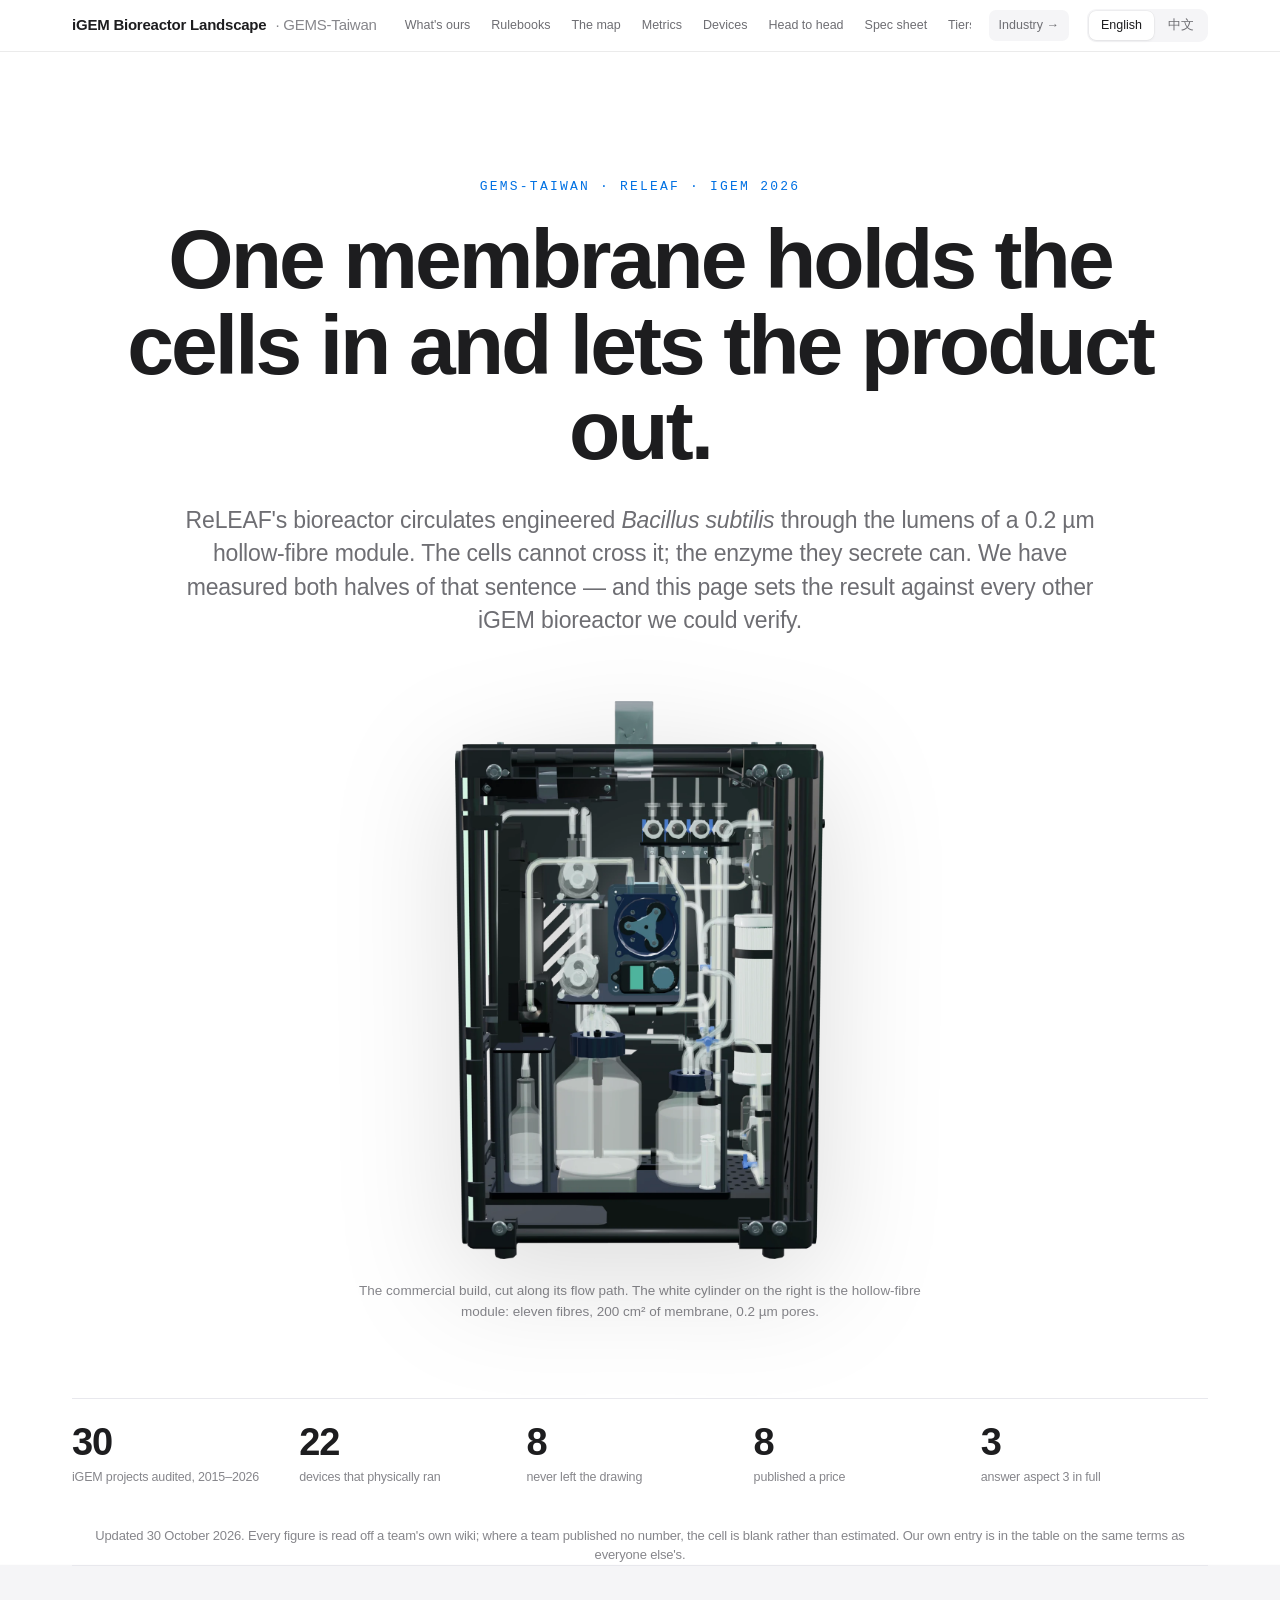
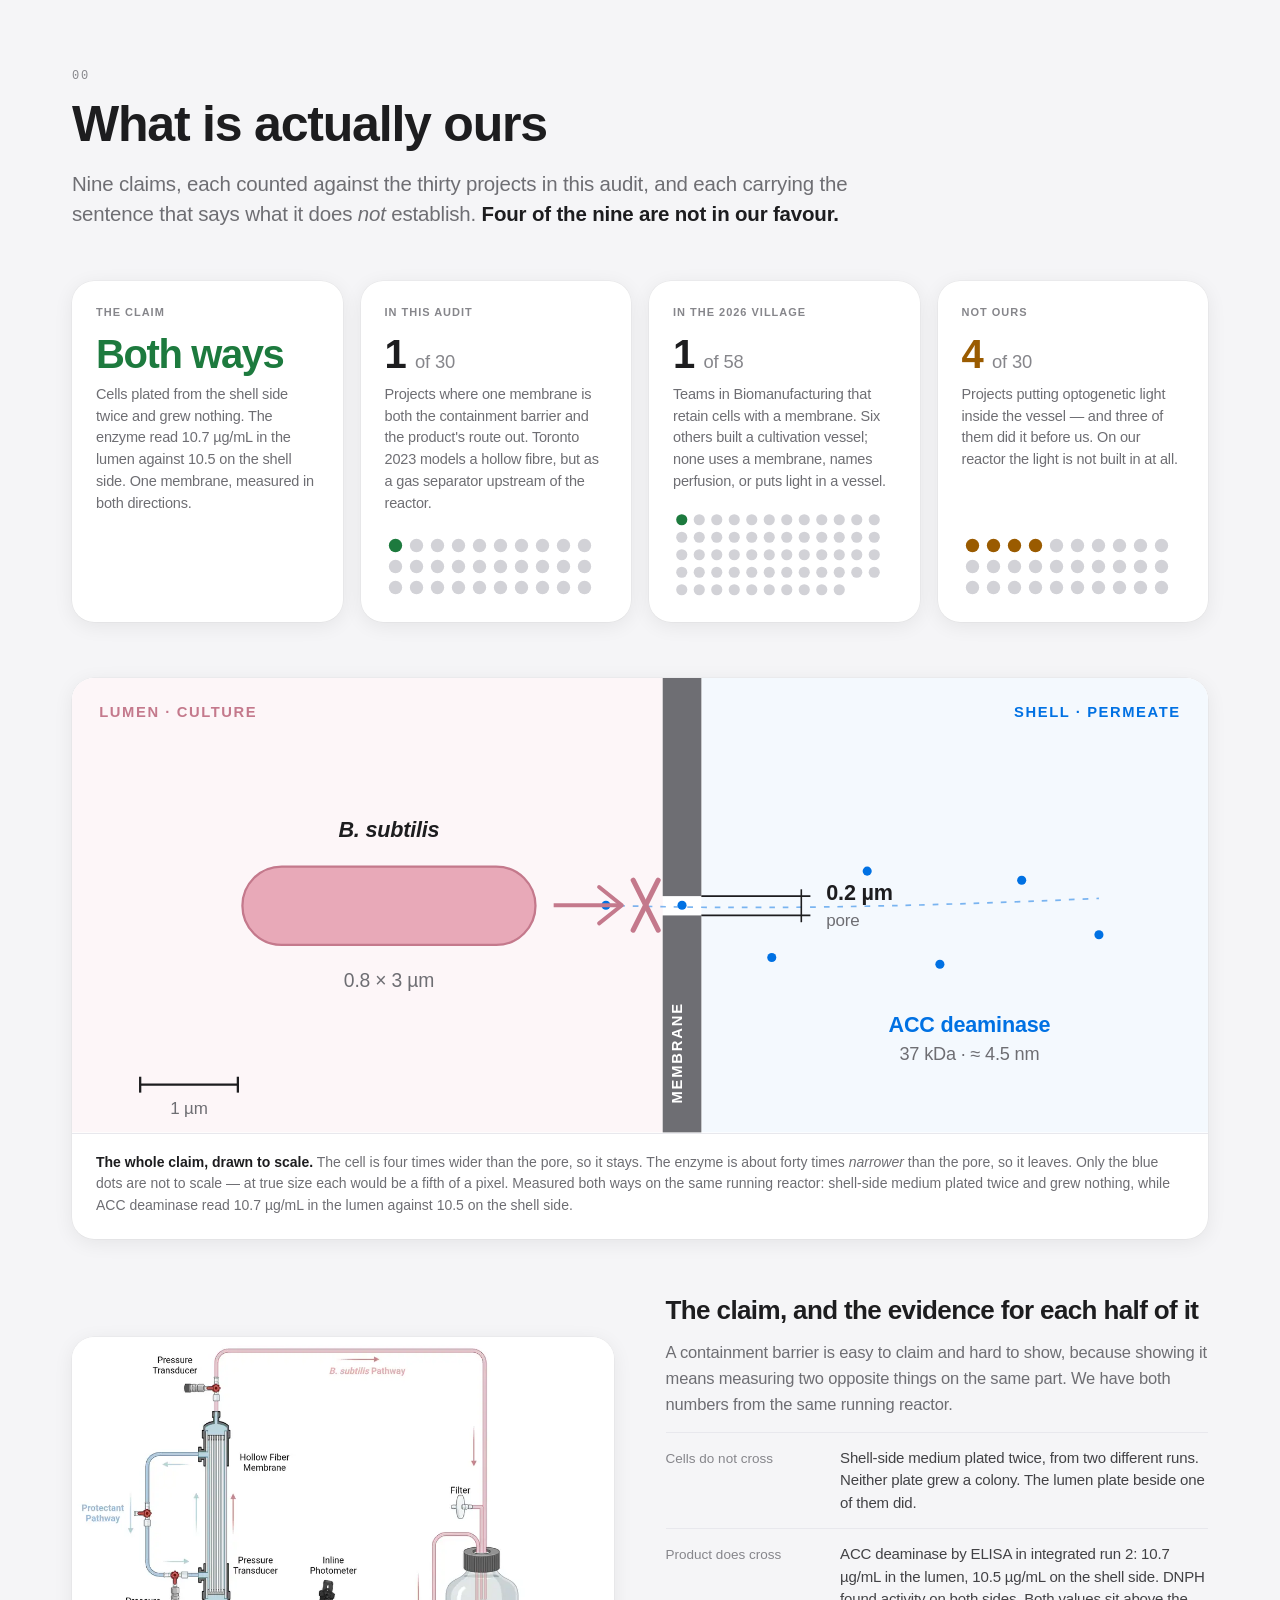
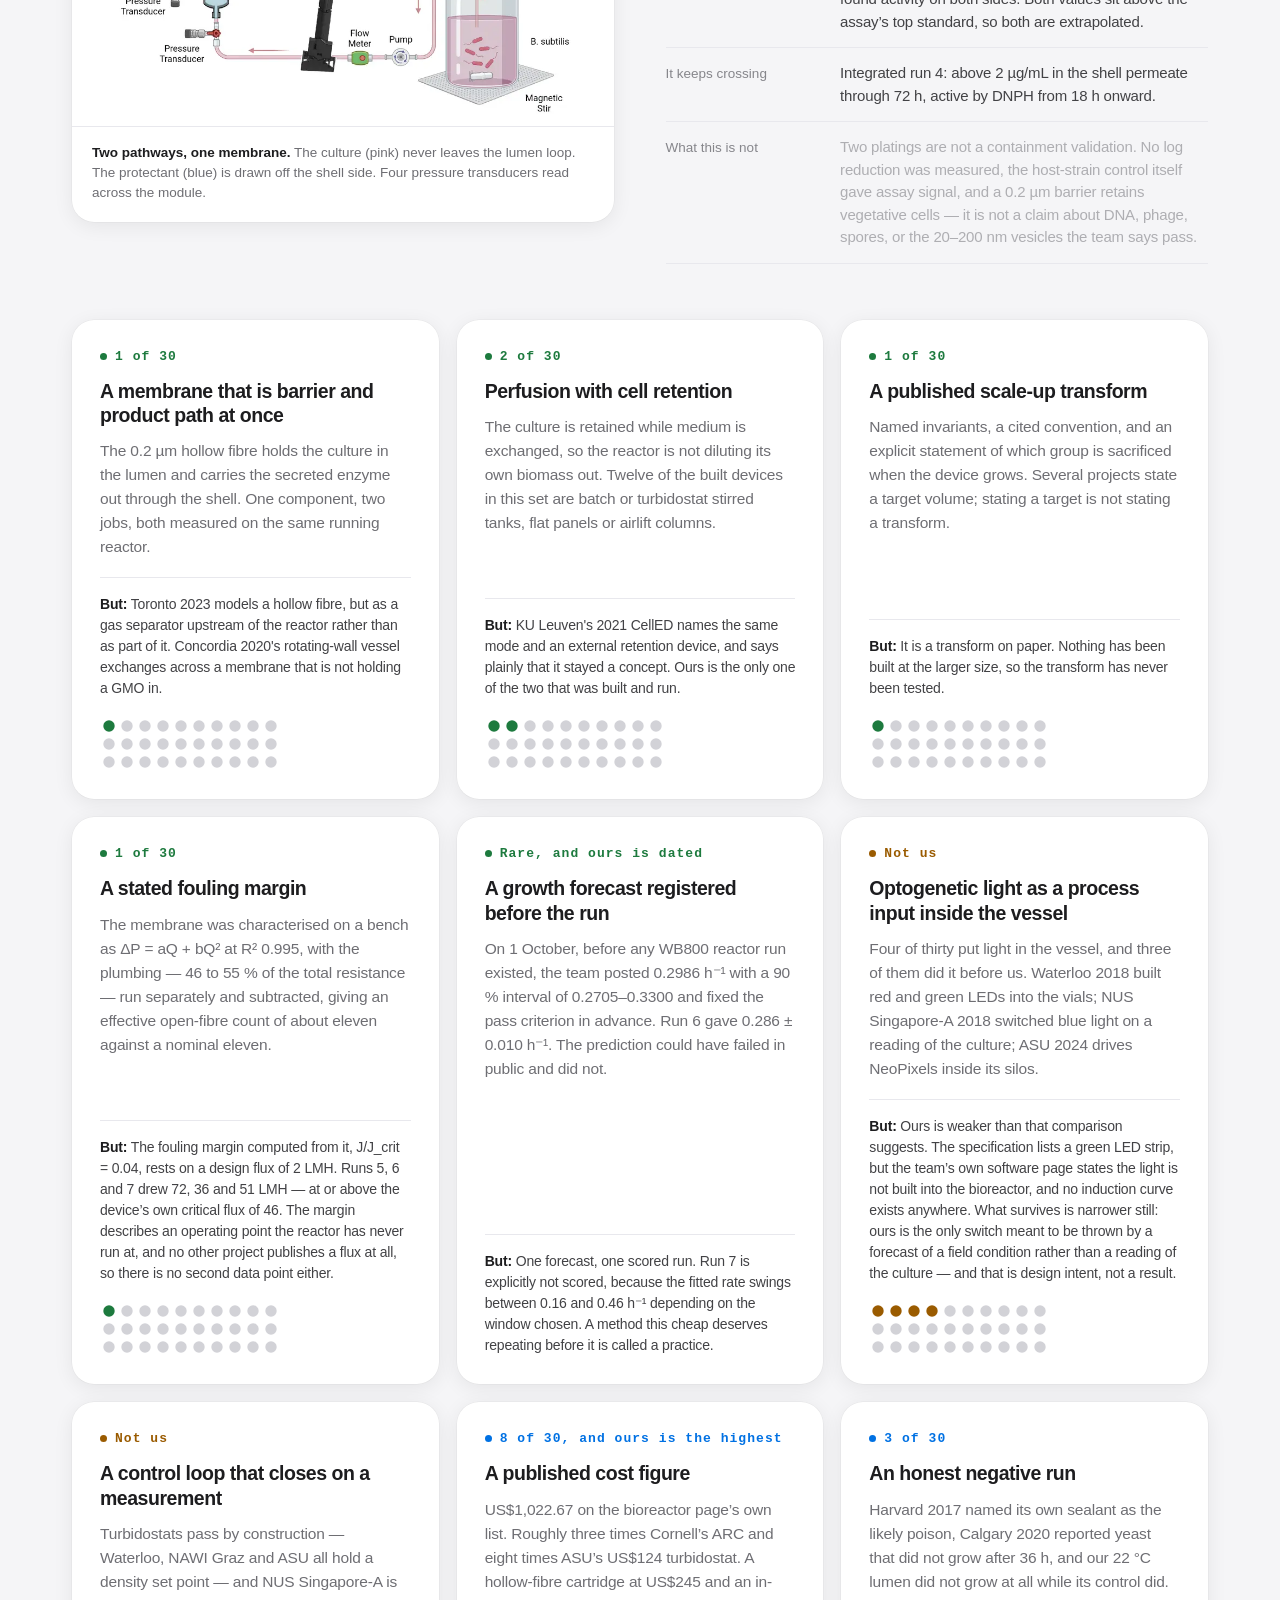
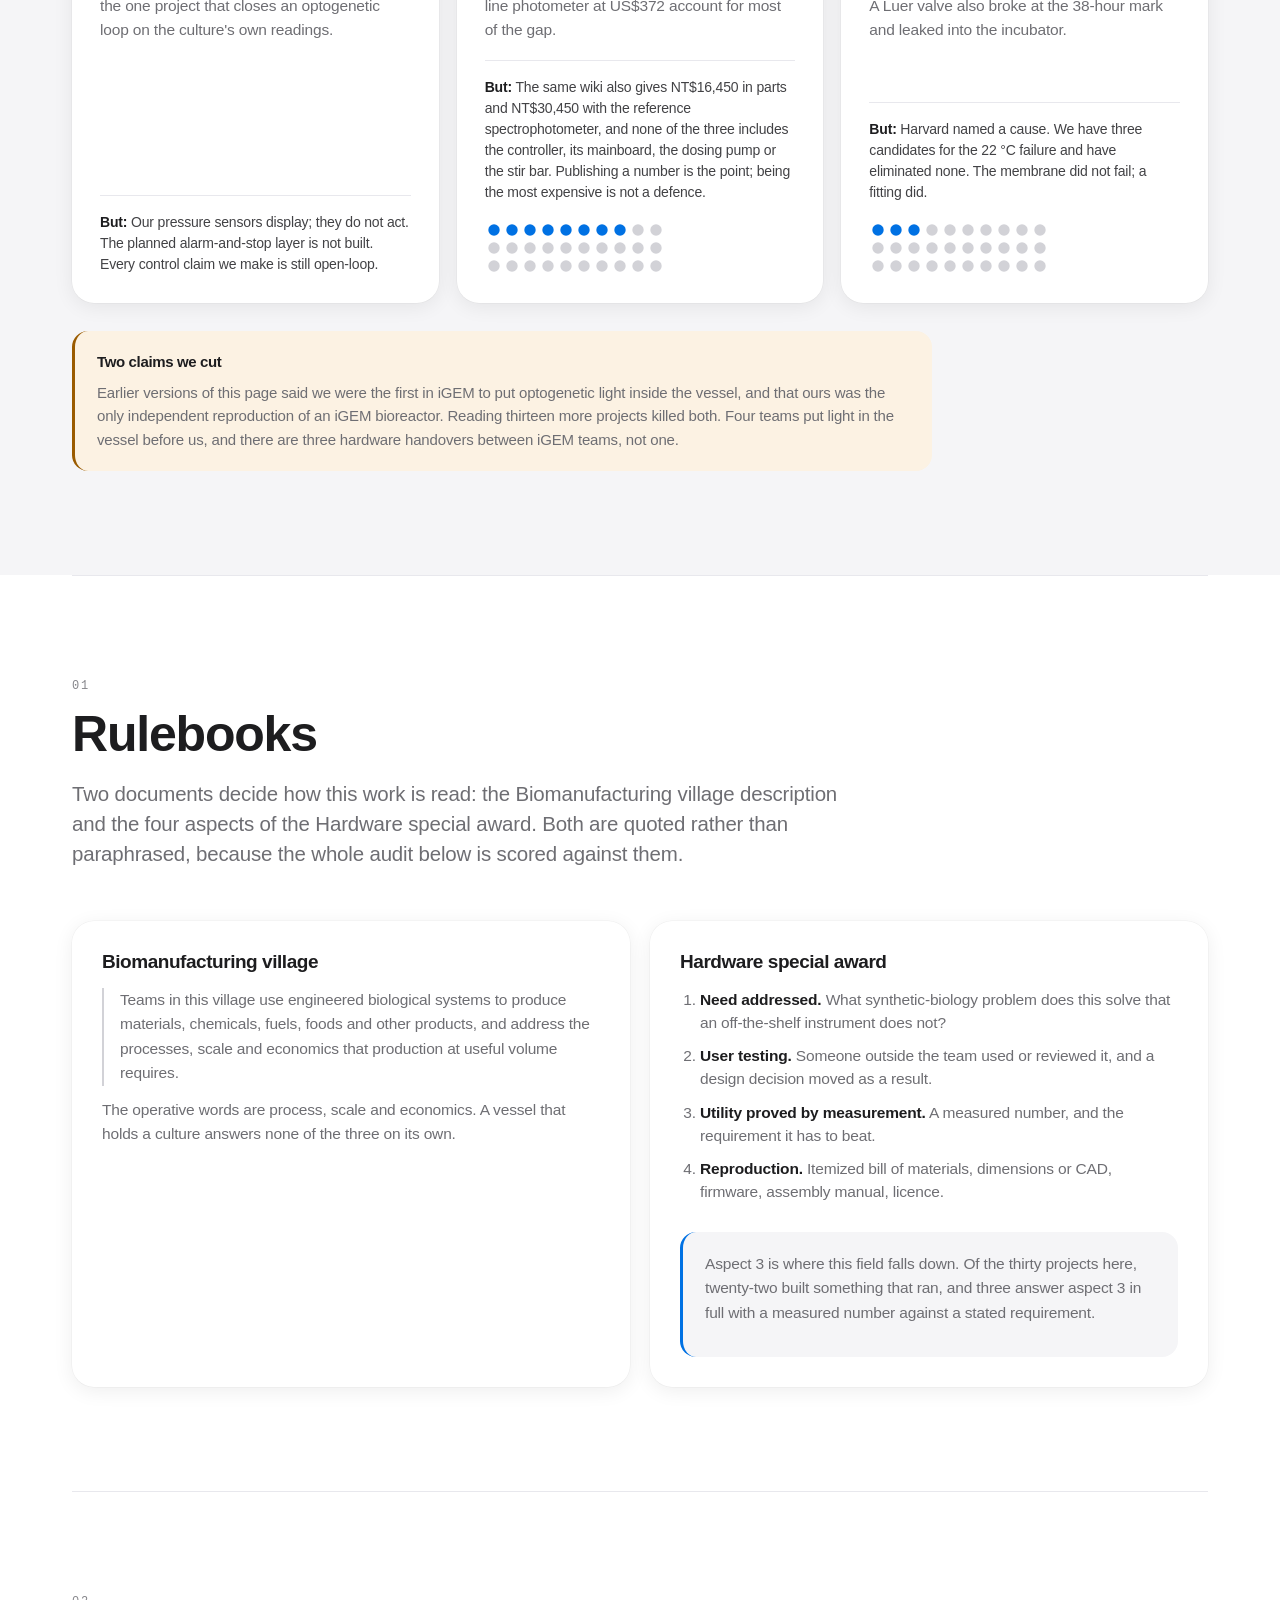
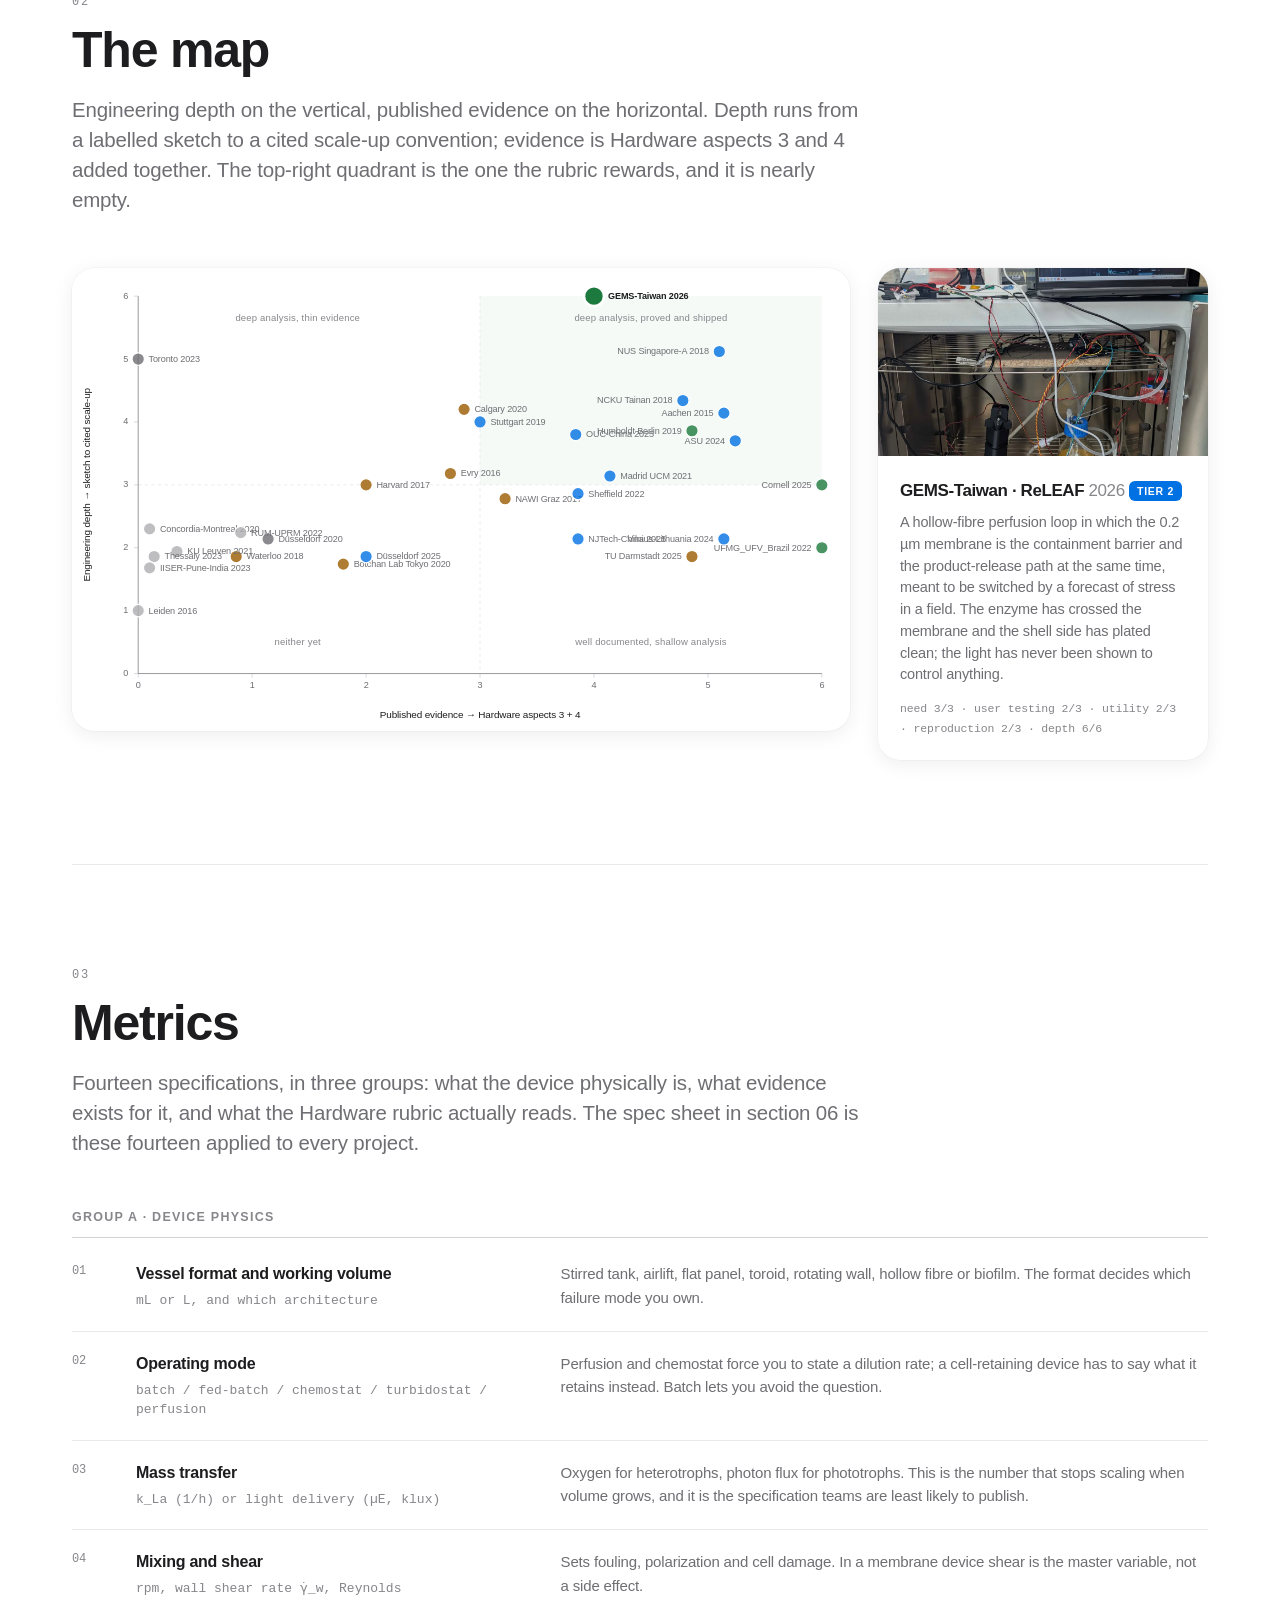
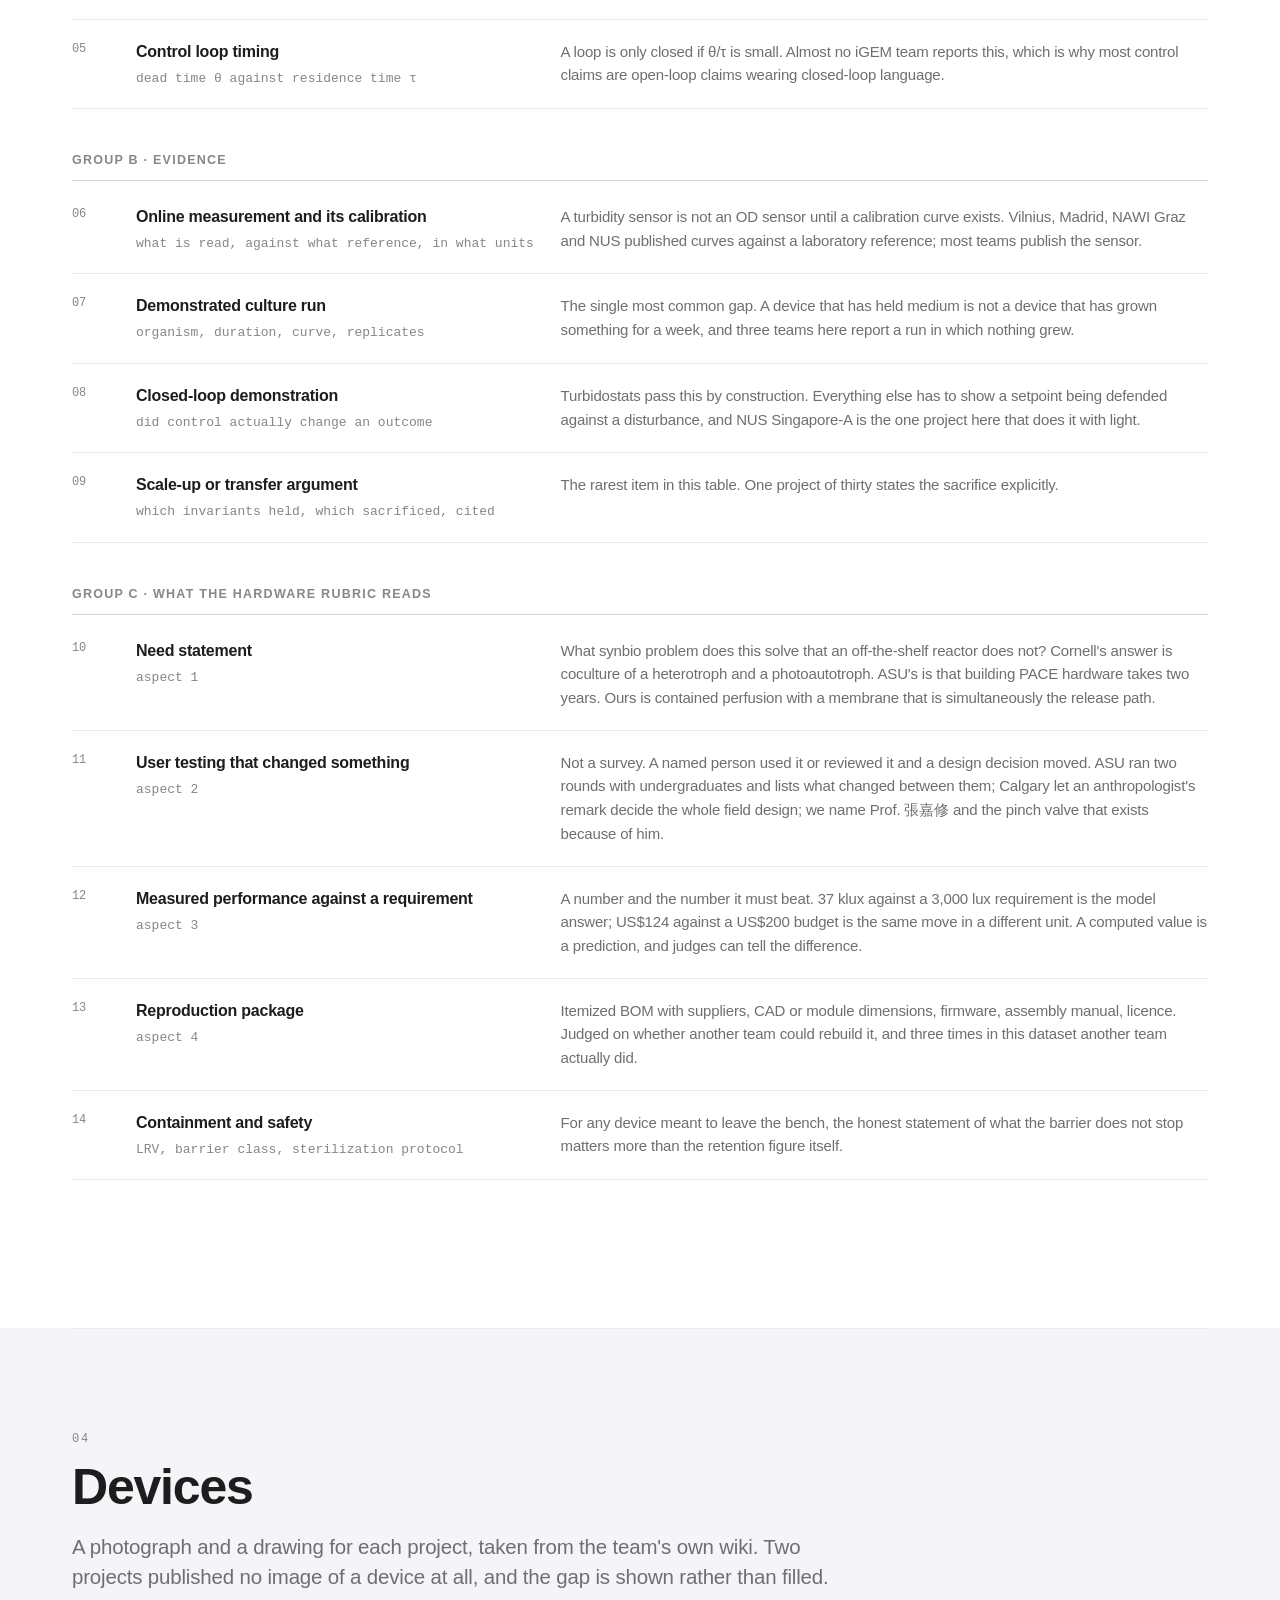
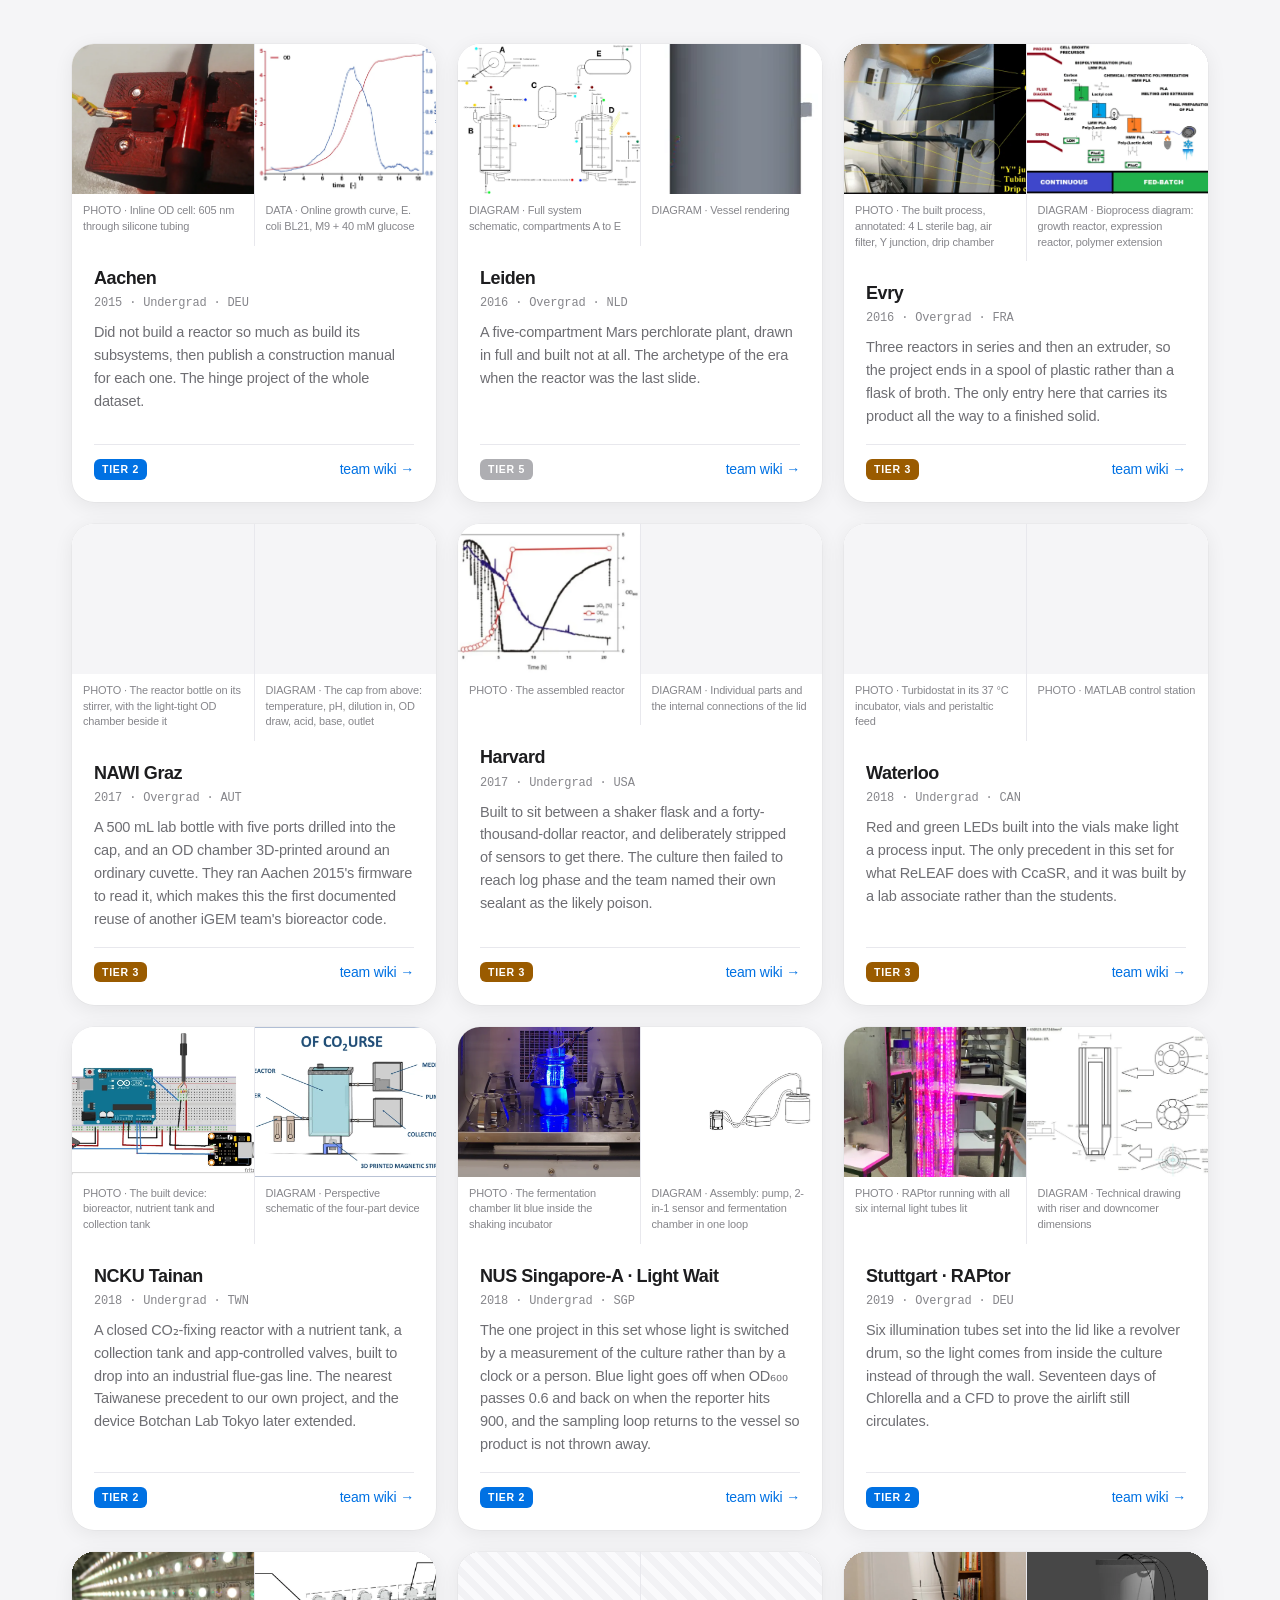
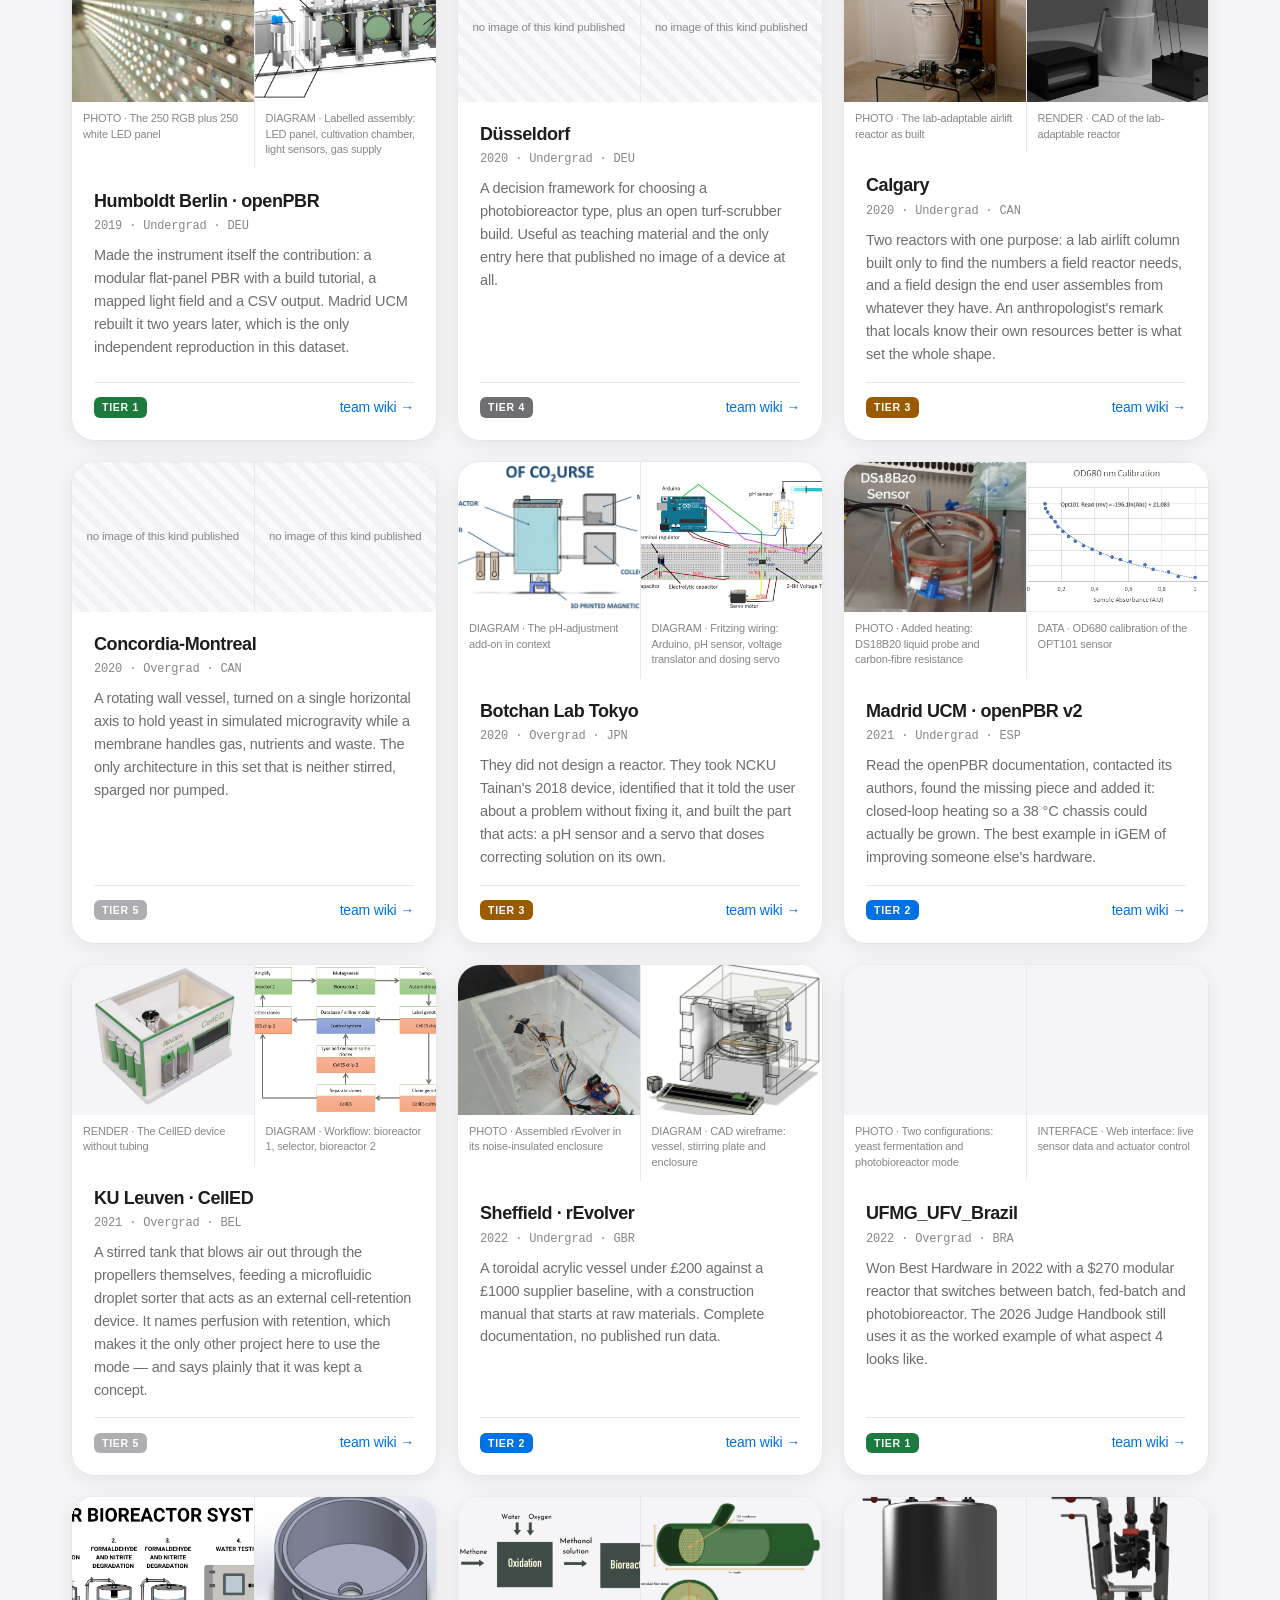
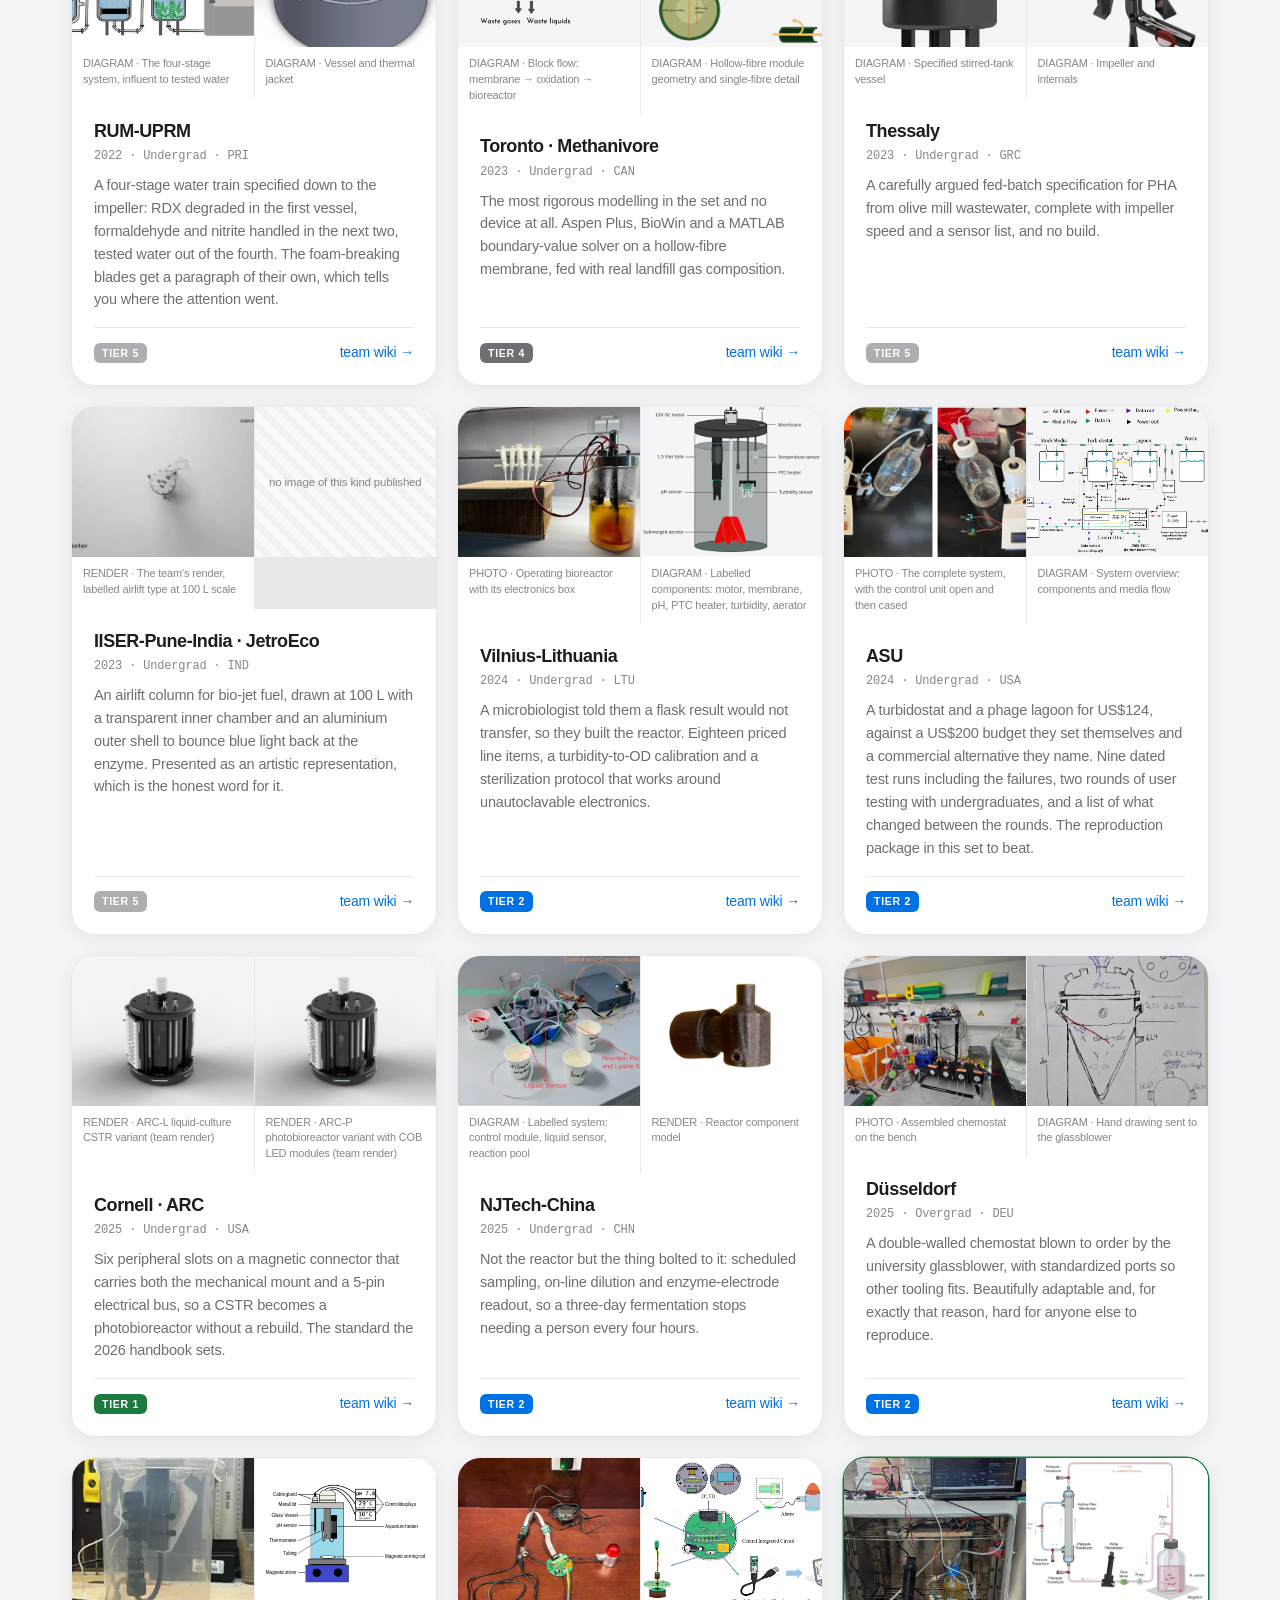
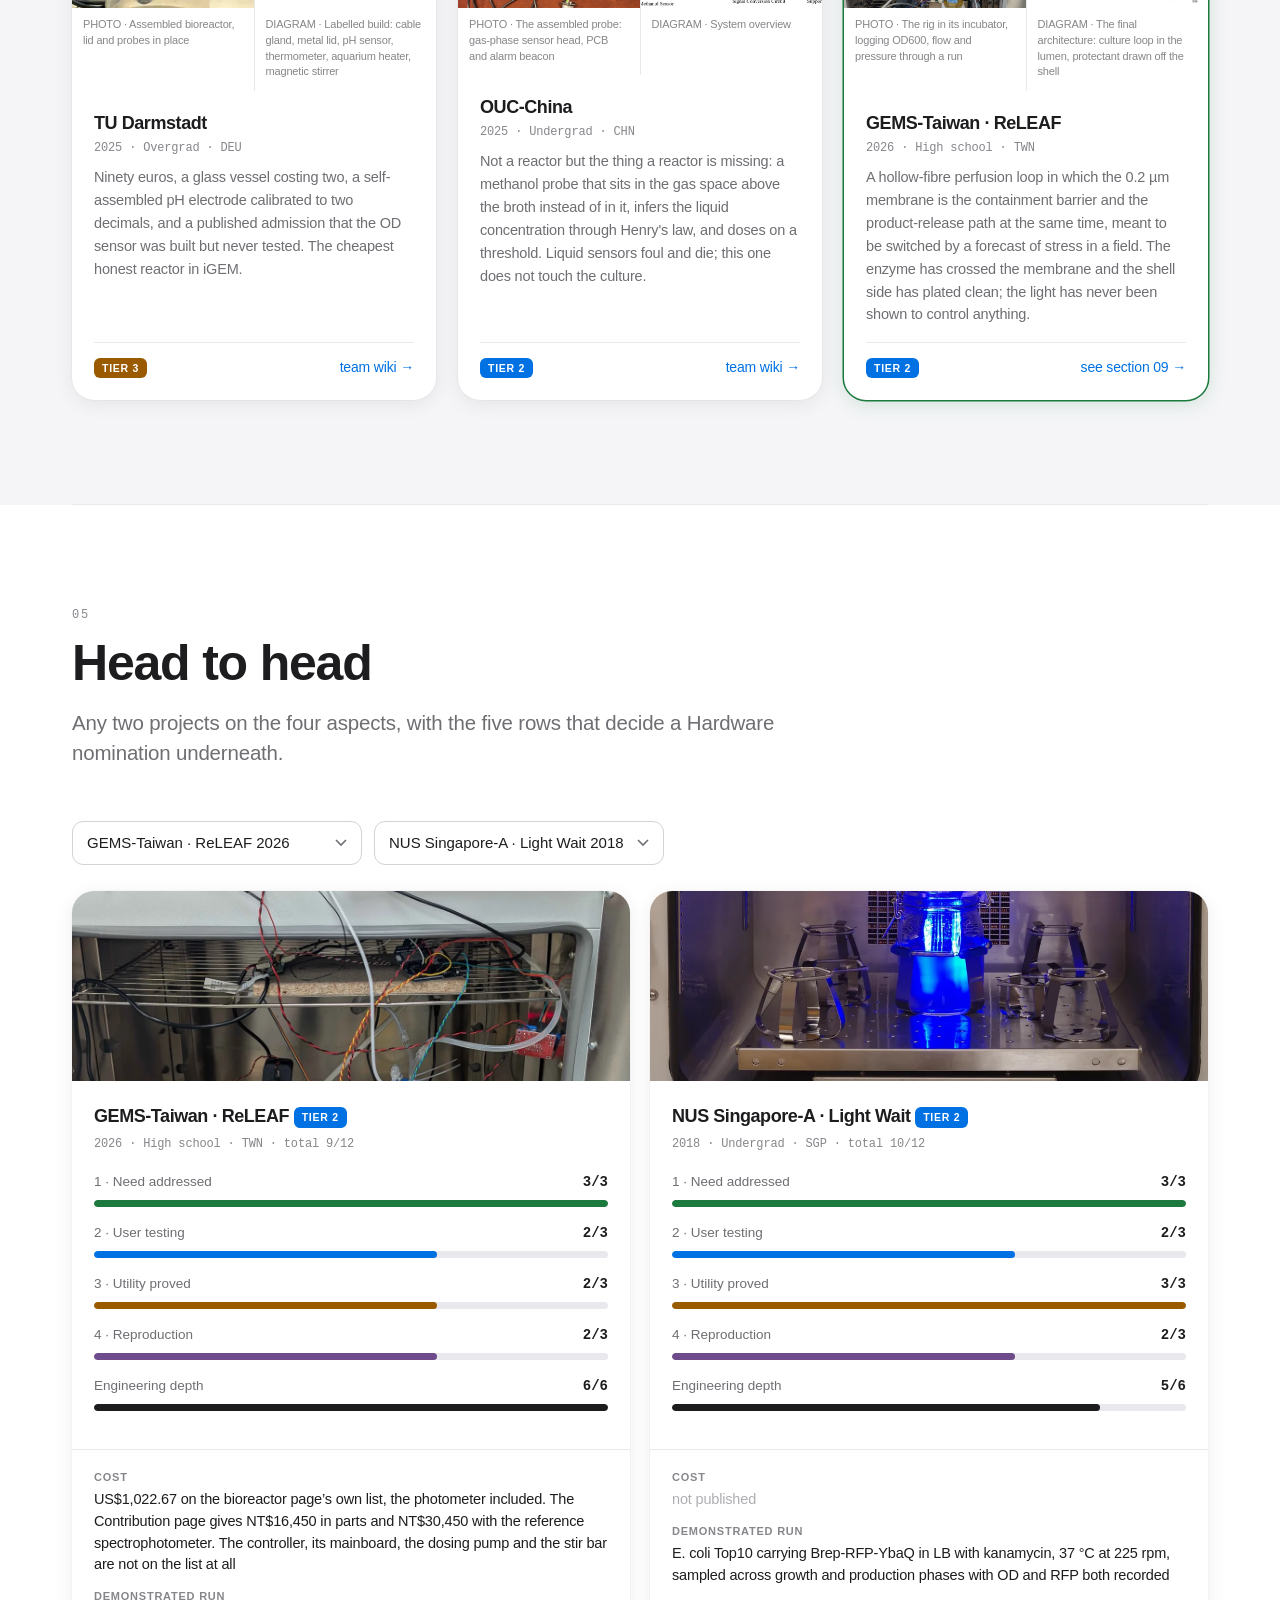
==== commit 13a182aa: "Say it with a picture first The pages opened on paragraphs. They now open on the finding, drawn.  in" ====
--- a/index.html
+++ b/index.html
@@ -69,15 +69,83 @@
     <span class="snum">00</span>
     <h2><span class="en">What is actually ours</span><span class="zh">我們真正獨有的部分</span></h2>
     <p>
-      <span class="en">Five things about this reactor are unusual in iGEM. Two things we might have claimed are
-      not ours at all. Two more are worth stating precisely because they are not flattering. All nine are below,
-      counted against the thirty projects in this audit, and each carries the sentence that says what it does
-      <i>not</i> establish. <b>A claim we could not defend has been cut rather than softened.</b></span>
-      <span class="zh">這台反應器有五點在 iGEM 中罕見；另有兩點我們本可宣稱，實則並不屬於我們；
-      還有兩點值得明說，正因為它們並不好看。九項全列於下方，以本文所審的三十個專案為分母，
-      且每一項都附上「它<i>不能</i>證明什麼」。<b>站不住的主張一律刪去，而非改以含糊措辭保留。</b></span>
+      <span class="en">Nine claims, each counted against the thirty projects in this audit, and each carrying the
+      sentence that says what it does <i>not</i> establish. <b>Four of the nine are not in our favour.</b></span>
+      <span class="zh">九項主張，每一項都以本文所審的三十個專案為分母計數，並附上「它<i>不能</i>證明什麼」。
+      <b>其中四項對我們不利。</b></span>
     </p>
   </div>
+
+  <div class="glance" id="glance-out"></div>
+
+  <figure class="scalefig" style="margin-bottom:56px">
+    <svg viewBox="0 0 1000 400" role="img"
+         aria-label="Scale drawing: a Bacillus subtilis cell 0.8 by 3 micrometres beside a membrane wall with a 0.2 micrometre pore, and ACC deaminase molecules about 4.5 nanometres across passing through it."
+         style="font-family:var(--sans);background:#fff">
+      <!-- the two sides -->
+      <rect x="0" y="0" width="520" height="400" fill="#fdf6f8"/>
+      <rect x="554" y="0" width="446" height="400" fill="#f4f9fe"/>
+      <text x="24" y="34" font-size="13" font-weight="600" fill="#c4798c" letter-spacing="1.4">LUMEN · CULTURE</text>
+      <text x="976" y="34" text-anchor="end" font-size="13" font-weight="600" fill="#0071e3" letter-spacing="1.4">SHELL · PERMEATE</text>
+      <!-- the cell, 0.8 x 3 µm at 86 px per µm -->
+      <rect x="150" y="166" width="258" height="69" rx="34.5" fill="#e8a9b8" stroke="#c4798c" stroke-width="2"/>
+      <text x="279" y="140" text-anchor="middle" font-size="19" font-weight="600" fill="#1d1d1f">
+        <tspan font-style="italic">B. subtilis</tspan></text>
+      <text x="279" y="272" text-anchor="middle" font-size="17" fill="#6e6e73">0.8 × 3 µm</text>
+
+      <!-- the membrane wall, with one pore to scale -->
+      <rect x="520" y="0" width="34" height="192" fill="#6e6e73"/>
+      <rect x="520" y="209" width="34" height="191" fill="#6e6e73"/>
+      <text x="537" y="330" font-size="13" font-weight="600" fill="#fff" letter-spacing="1.6"
+            text-anchor="middle" transform="rotate(-90 537 330)">MEMBRANE</text>
+      <!-- the product, crossing -->
+      <path d="M470 200 Q 640 206 904 194" fill="none" stroke="#0071e3" stroke-width="1.5"
+            stroke-dasharray="5 7" opacity=".5"/>
+      <circle cx="470" cy="200" r="4" fill="#0071e3"/>
+      <circle cx="537" cy="200" r="4" fill="#0071e3"/>
+      <circle cx="616" cy="246" r="4" fill="#0071e3"/>
+      <circle cx="700" cy="170" r="4" fill="#0071e3"/>
+      <circle cx="764" cy="252" r="4" fill="#0071e3"/>
+      <circle cx="836" cy="178" r="4" fill="#0071e3"/>
+      <circle cx="904" cy="226" r="4" fill="#0071e3"/>
+      <text x="790" y="312" text-anchor="middle" font-size="19" font-weight="600" fill="#0071e3">ACC deaminase</text>
+      <text x="790" y="336" text-anchor="middle" font-size="16" fill="#6e6e73">37 kDa · ≈ 4.5 nm</text>
+
+      <!-- the cell cannot pass -->
+      <path d="M424 200 L482 200" stroke="#c4798c" stroke-width="3.5"/>
+      <path d="M464 184 L484 200 L464 216" fill="none" stroke="#c4798c" stroke-width="3.5"
+            stroke-linecap="round" stroke-linejoin="round"/>
+      <g stroke="#c4798c" stroke-width="4.5" stroke-linecap="round">
+        <line x1="494" y1="178" x2="516" y2="222"/>
+        <line x1="516" y1="178" x2="494" y2="222"/>
+      </g>
+
+      <!-- pore dimension, clear of everything else -->
+      <g stroke="#1d1d1f" stroke-width="1.4">
+        <line x1="554" y1="192" x2="650" y2="192"/>
+        <line x1="554" y1="209" x2="650" y2="209"/>
+        <line x1="642" y1="186" x2="642" y2="215"/>
+      </g>
+      <text x="664" y="195" font-size="19" font-weight="600" fill="#1d1d1f">0.2 µm</text>
+      <text x="664" y="218" font-size="15" fill="#6e6e73">pore</text>
+
+      <!-- scale bar -->
+      <line x1="60" y1="358" x2="146" y2="358" stroke="#1d1d1f" stroke-width="2"/>
+      <line x1="60" y1="351" x2="60" y2="365" stroke="#1d1d1f" stroke-width="2"/>
+      <line x1="146" y1="351" x2="146" y2="365" stroke="#1d1d1f" stroke-width="2"/>
+      <text x="103" y="384" text-anchor="middle" font-size="15" fill="#6e6e73">1 µm</text>
+    </svg>
+    <figcaption>
+      <span class="en"><b>The whole claim, drawn to scale.</b> The cell is four times wider than the pore, so it
+      stays. The enzyme is about forty times <i>narrower</i> than the pore, so it leaves. Only the blue dots are
+      not to scale — at true size each would be a fifth of a pixel. Measured both ways on the same running
+      reactor: shell-side medium plated twice and grew nothing, while ACC deaminase read 10.7 µg/mL in the lumen
+      against 10.5 on the shell side.</span>
+      <span class="zh"><b>整個主張，按比例繪製。</b>細菌比孔徑寬四倍，因此留下；酵素比孔徑<i>窄</i>約四十倍，
+      因此通過。唯獨藍點並非按比例——若依實際尺寸，每個只有五分之一像素。兩個方向都在同一台運轉中的反應器上量過：
+      殼側培養液平盤兩次、皆未長菌，而 ACC 去胺酶管腔讀值 10.7 µg/mL、殼側 10.5。</span>
+    </figcaption>
+  </figure>
 
   <div class="split" style="margin-bottom:56px">
     <figure class="fig">
@@ -381,18 +449,21 @@
       以及一台筆電儀表板——置於開放的培養箱內，而非機櫃中。本頁頂端的機櫃版反應器是渲染圖，尚未建造。</span></figcaption>
     </figure>
     <div>
-      <h3><span class="en">Seven runs, and what each one cost us</span><span class="zh">七次運轉，以及各自的代價</span></h3>
-      <div class="kv">
-        <div><span class="k">1 · 6 Jun</span><span class="v"><span class="en">Did not grow at all — 0.17 to 0.37 against a flask's 2.46. Ended on a pump leak.</span><span class="zh">完全未生長——0.17 至 0.37，燒瓶為 2.46。因幫浦滲漏終止。</span></span></div>
-        <div><span class="k">2 · 14 Jun</span><span class="v"><span class="en">Reached 0.90 in 145 min, about two hours ahead of the flask, then plateaued early.</span><span class="zh">145 分鐘達 0.90，較燒瓶快約兩小時，隨後提早進入平台期。</span></span></div>
-        <div><span class="k">3 · 21 Jul – 8 Aug</span><span class="v"><span class="en"><b>434 hours of in-line OD with no sample ever drawn.</b> The reference beam then failed, and an anomaly detector had flagged it 26.7 h early.</span><span class="zh"><b>434 小時線上 OD，全程未取樣。</b>參考光束隨後失效，而異常偵測在 26.7 小時前即已示警。</span></span></div>
-        <div><span class="k">4 · 1–6 Sep</span><span class="v"><span class="en">116 h closed-loop, OD 0.24 to 3.77, a faint ~42 kDa band in the shell medium — but the pressure channel was unusable throughout.</span><span class="zh">116 小時閉迴路，OD 0.24 至 3.77，殼側培養基出現微弱的約 42 kDa 條帶——但壓力通道全程無法使用。</span></span></div>
-        <div><span class="k">5 · 8–10 Oct</span><span class="v"><span class="en">Stopped early: the optical reading broke down after 10.6 h. The assays still returned.</span><span class="zh">提早停止：光學讀值於 10.6 小時後失效。分析結果仍取得。</span></span></div>
-        <div><span class="k">6 · 14–16 Oct</span><span class="v"><span class="en"><b>The clean curve.</b> OD 0.14 to 2.71 in 37 h at 0.286 h⁻¹. A Luer valve then broke in half at 38 h and leaked into the incubator.</span><span class="zh"><b>乾淨的曲線。</b>37 小時由 OD 0.14 至 2.71，速率 0.286 h⁻¹。一只 Luer 閥隨後於 38 小時斷成兩半，漏入培養箱。</span></span></div>
-        <div><span class="k">7 · 17–20 Oct</span><span class="v"><span class="en">77 h, peak 3.34, 53 automatic base doses and 90 shell collections. The pH loop lasted one night before 1 M KOH corroded the valve; four broke consecutively.</span><span class="zh">77 小時，峰值 3.34，53 次自動投鹼與 90 次殼側採樣。pH 迴路僅維持一晚，1 M KOH 即腐蝕閥門；四只接連損壞。</span></span></div>
-      </div>
+      <h3><span class="en">The render is the product. This is the instrument.</span><span class="zh">渲染圖是產品；這台才是儀器。</span></h3>
+      <p style="margin:0 0 14px;font-size:16.5px;line-height:1.58;color:var(--muted)">
+        <span class="en">Every number on this page came out of the rig on the left — a bottle on a stirrer in an
+        open incubator, with a laptop reading optical density, flow and three pressures straight off the loop.</span>
+        <span class="zh">本頁每一個數字都出自左側這台機組——開放培養箱裡、攪拌器上的一只玻璃瓶，
+        由一台筆電直接自迴路讀取光密度、流量與三處壓力。</span></p>
+      <p style="margin:0;font-size:16.5px;line-height:1.58;color:var(--muted)">
+        <span class="en">It ran seven times between June and October. <b>Two of those runs leaked, two broke their
+        own instrument, and one did not grow at all.</b> All seven are below, at the length they actually lasted.</span>
+        <span class="zh">六月至十月間共運轉七次。<b>其中兩次漏液、兩次自毀儀器，一次完全未生長。</b>
+        七次全列於下方，長度即其實際持續時間。</span></p>
     </div>
   </div>
+
+  <div class="runs" id="runs-out" style="margin-bottom:56px"></div>
 
   <figure class="plate" style="margin-bottom:56px">
     <img src="img/releaf_progress.webp" width="2000" height="1000"
@@ -577,6 +648,7 @@
     這裡有沒有培養槽體，以及它建成了嗎？<b>另有六隊建成、兩隊僅有圖面、八隊根本沒有公開的 wiki。</b></span></p>
   </div>
 
+  <div id="vpic-out"></div>
   <div class="vsum" id="vsum-out"></div>
   <div class="vcards" id="vcards-out"></div>
 
@@ -676,24 +748,67 @@
 const esc=s=>String(s).replace(/&/g,"&amp;").replace(/</g,"&lt;");
 
 
+
+/* ---- countable pictures: N highlighted out of M ---- */
+function dots(hit,total,colour,cols){
+  cols=cols||10;
+  const r=3.3,g=10.4,rows=Math.ceil(total/cols),w=cols*g,h=rows*g;
+  let o=`<svg class="dg" viewBox="0 0 ${w} ${h}" aria-hidden="true">`;
+  for(let i=0;i<total;i++){
+    const x=(i%cols)*g+g/2, y=Math.floor(i/cols)*g+g/2;
+    o+=`<circle cx="${x.toFixed(1)}" cy="${y.toFixed(1)}" r="${r}" fill="${i<hit?colour:"#d2d2d7"}"/>`;
+  }
+  return o+"</svg>";
+}
+const GREEN="#1d7a3e",AMBER="#9a5b00",BLUE="#0071e3";
+
+function renderGlance(){
+  const el=document.getElementById("glance-out"); if(!el) return;
+  const N=P.length;
+  const tiles=[
+    {cls:"yes",k:T("The claim","主張"),v:T("Both ways","雙向皆測"),
+     p:T("Cells plated from the shell side twice and grew nothing. The enzyme read 10.7 µg/mL in the lumen against 10.5 on the shell side. One membrane, measured in both directions.","殼側培養液平盤兩次、皆未長菌；酵素管腔讀值 10.7 µg/mL、殼側 10.5。同一張膜，兩個方向都量過。"),
+     art:""},
+    {cls:"",k:T("In this audit","本文所審"),v:T(`1 <small>of ${N}</small>`,`三十之一`),
+     p:T("Projects where one membrane is both the containment barrier and the product's route out. Toronto 2023 models a hollow fibre, but as a gas separator upstream of the reactor.","同一張膜同時作為圍阻屏障與產物出路的專案數。Toronto 2023 有中空纖維模型，但那是反應器上游的氣體分離器。"),
+     art:()=>dots(1,N,GREEN)},
+    {cls:"",k:T("In the 2026 village","2026 年村落"),v:T("1 <small>of 58</small>","五十八之一"),
+     p:T("Teams in Biomanufacturing that retain cells with a membrane. Six others built a cultivation vessel; none uses a membrane, names perfusion, or puts light in a vessel.","生物製造村中以膜截留細胞的隊伍數。另有六隊建成培養槽體，但無一使用膜、明載灌流，或在槽內置光。"),
+     art:()=>dots(1,58,GREEN,12)},
+    {cls:"no",k:T("Not ours","不屬於我們"),v:T(`4 <small>of ${N}</small>`,`三十之四`),
+     p:T("Projects putting optogenetic light inside the vessel — and three of them did it before us. On our reactor the light is not built in at all.","在槽內置入光遺傳光源的專案數——其中三個早於我們。而我方反應器根本未裝設該光源。"),
+     art:()=>dots(4,N,AMBER)}
+  ];
+  el.innerHTML=tiles.map(t=>`<article class="gtile rv ${t.cls}">
+    <div class="gk">${esc(L(t.k))}</div>
+    <div class="gv">${L(t.v)}</div>
+    <p>${esc(L(t.p))}</p>
+    ${t.art?`<div class="art">${typeof t.art==="function"?t.art():t.art}</div>`:""}
+  </article>`).join("");
+}
+
 /* ============ 00 what is ours ============ */
 const CLAIMS=[
  {n:T("1 of 30","三十之一"),tone:"yes",
+  count:{h:1,c:30,k:"g"},
   t:T("A membrane that is barrier and product path at once","同時作為屏障與產物路徑的膜"),
   p:T("The 0.2 µm hollow fibre holds the culture in the lumen and carries the secreted enzyme out through the shell. One component, two jobs, both measured on the same running reactor.","0.2 µm 中空纖維將培養液留在管腔，並讓分泌的酵素自殼側帶出。同一零件、兩項功能，且皆於同一台運轉中的反應器上量得。"),
   but:T("Toronto 2023 models a hollow fibre, but as a gas separator upstream of the reactor rather than as part of it. Concordia 2020's rotating-wall vessel exchanges across a membrane that is not holding a GMO in.","Toronto 2023 有中空纖維模型，但那是反應器上游的氣體分離器，而非反應器的一部分。Concordia 2020 的旋轉壁槽體雖透過膜交換，該膜並非用於圍阻基改生物。")},
 
  {n:T("2 of 30","三十之二"),tone:"yes",
+  count:{h:2,c:30,k:"g"},
   t:T("Perfusion with cell retention","細胞截留灌流"),
   p:T("The culture is retained while medium is exchanged, so the reactor is not diluting its own biomass out. Twelve of the built devices in this set are batch or turbidostat stirred tanks, flat panels or airlift columns.","培養物被截留，同時進行培養基交換，因此反應器不會把自己的生物量稀釋掉。本表已建成裝置中有十二個是批次或恆濁的攪拌槽、平板或氣升柱。"),
   but:T("KU Leuven's 2021 CellED names the same mode and an external retention device, and says plainly that it stayed a concept. Ours is the only one of the two that was built and run.","KU Leuven 2021 的 CellED 提出相同模式與外部截留裝置，並明言其始終停留在概念階段。兩者之中，只有我們的真正建成並運轉。")},
 
  {n:T("1 of 30","三十之一"),tone:"yes",
+  count:{h:1,c:30,k:"g"},
   t:T("A published scale-up transform","已發表的放大轉換"),
   p:T("Named invariants, a cited convention, and an explicit statement of which group is sacrificed when the device grows. Several projects state a target volume; stating a target is not stating a transform.","指名不變量、引用慣例，並明確說出裝置放大時所犧牲的群。有數個專案提出目標體積；提出目標不等於提出轉換。"),
   but:T("It is a transform on paper. Nothing has been built at the larger size, so the transform has never been tested.","這是紙上的轉換。放大後的裝置尚未建造，因此這個轉換從未被檢驗過。")},
 
  {n:T("1 of 30","三十之一"),tone:"yes",
+  count:{h:1,c:30,k:"g"},
   t:T("A stated fouling margin","已載明的積垢裕度"),
   p:T("The membrane was characterised on a bench as ΔP = aQ + bQ² at R² 0.995, with the plumbing — 46 to 55 % of the total resistance — run separately and subtracted, giving an effective open-fibre count of about eleven against a nominal eleven.","膜於實驗台上以 ΔP = aQ + bQ² 量測，R² 0.995，並將佔總阻力 46 至 55% 的管路單獨量測後扣除，推得有效開放纖維數約十一，標稱值亦為十一。"),
   but:T("The fouling margin computed from it, J/J_crit = 0.04, rests on a design flux of 2 LMH. Runs 5, 6 and 7 drew 72, 36 and 51 LMH — at or above the device\u2019s own critical flux of 46. The margin describes an operating point the reactor has never run at, and no other project publishes a flux at all, so there is no second data point either.","由此計算的積垢裕度 J/J_crit = 0.04，是以 2 LMH 的設計通量為基礎。運轉 5、6、7 實際抽取 72、36、51 LMH——達到或超過裝置自身的臨界通量 46。該裕度描述的是反應器從未實際運轉過的操作點；且無其他專案公布任何通量，故亦無第二個數據點。")},
@@ -704,6 +819,7 @@
   but:T("One forecast, one scored run. Run 7 is explicitly not scored, because the fitted rate swings between 0.16 and 0.46 h⁻¹ depending on the window chosen. A method this cheap deserves repeating before it is called a practice.","一次預報、一次計分運轉。運轉 7 明確未列入計分，因為擬合速率會隨所選區間在 0.16 至 0.46 h⁻¹ 之間擺盪。如此低成本的做法，應當多做幾次，才稱得上是慣例。")},
 
  {n:T("Not us","不是我們"),tone:"no",
+  count:{h:4,c:30,k:"a"},
   t:T("Optogenetic light as a process input inside the vessel","槽內以光遺傳作為製程輸入"),
   p:T("Four of thirty put light in the vessel, and three of them did it before us. Waterloo 2018 built red and green LEDs into the vials; NUS Singapore-A 2018 switched blue light on a reading of the culture; ASU 2024 drives NeoPixels inside its silos.","三十之四在槽內置入光源，其中三個早於我們。Waterloo 2018 於培養瓶內建紅綠 LED；NUS Singapore-A 2018 依培養液讀值切換藍光；ASU 2024 在柱槽內以 NeoPixel 驅動。"),
   but:T("Ours is weaker than that comparison suggests. The specification lists a green LED strip, but the team\u2019s own software page states the light is not built into the bioreactor, and no induction curve exists anywhere. What survives is narrower still: ours is the only switch meant to be thrown by a forecast of a field condition rather than a reading of the culture — and that is design intent, not a result.","我方比這項比較所暗示的更弱。規格列有綠光 LED 燈條，但團隊自己的軟體頁面載明該光源並未裝入生物反應器，且各處皆無誘導曲線。站得住的說法更窄：只有我們的開關預定由田間狀態的預報觸發，而非由培養液讀值觸發——而那屬設計意圖，並非成果。")},
@@ -714,22 +830,27 @@
   but:T("Our pressure sensors display; they do not act. The planned alarm-and-stop layer is not built. Every control claim we make is still open-loop.","我方壓力感測器只顯示、不作動。規劃中的警報與停機層尚未建成。我們所有的控制主張仍屬開迴路。")},
 
  {n:T("8 of 30, and ours is the highest","三十之八，且我方最高"),tone:"",
+  count:{h:8,c:30,k:"b"},
   t:T("A published cost figure","已公布的成本數字"),
   p:T("US$1,022.67 on the bioreactor page\u2019s own list. Roughly three times Cornell\u2019s ARC and eight times ASU\u2019s US$124 turbidostat. A hollow-fibre cartridge at US$245 and an in-line photometer at US$372 account for most of the gap.","生物反應器頁自列清單為 1,022.67 美元。約為 Cornell ARC 的三倍、ASU 124 美元恆濁器的八倍。245 美元的中空纖維模組與 372 美元的線上光度計佔了差距的大部分。"),
   but:T("The same wiki also gives NT$16,450 in parts and NT$30,450 with the reference spectrophotometer, and none of the three includes the controller, its mainboard, the dosing pump or the stir bar. Publishing a number is the point; being the most expensive is not a defence.","同一 wiki 另載零件新台幣 16,450 元、含對照分光光度計為 30,450 元，且三者皆未納入控制器、其主板、投藥幫浦與攪拌子。公布數字本身才是重點；最貴並不是一種辯護。")},
 
  {n:T("3 of 30","三十之三"),tone:"",
+  count:{h:3,c:30,k:"b"},
   t:T("An honest negative run","如實記錄的負面運轉"),
   p:T("Harvard 2017 named its own sealant as the likely poison, Calgary 2020 reported yeast that did not grow after 36 h, and our 22 °C lumen did not grow at all while its control did. A Luer valve also broke at the 38-hour mark and leaked into the incubator.","Harvard 2017 指出自己用的密封膠很可能有毒，Calgary 2020 報告酵母 36 小時後並未生長，而我們的 22 °C 管腔在對照組有生長的情況下完全沒有生長。另有一只 Luer 閥在第 38 小時斷裂，培養液漏入培養箱。"),
   but:T("Harvard named a cause. We have three candidates for the 22 °C failure and have eliminated none. The membrane did not fail; a fitting did.","Harvard 指出了原因。22 °C 失敗的候選原因我們有三個，一個也還沒排除。失效的不是膜，是一個接頭。")}
 ];
 function renderClaims(){
   const out=document.getElementById("claims-out"); if(!out) return;
+  const CK={g:GREEN,a:AMBER,b:BLUE};
   out.innerHTML=CLAIMS.map(c=>`<article class="claim rv${c.tone?" is-"+c.tone:""}">
     <div class="cnt">${esc(L(c.n))}</div>
+    ${c.n&&c.n.h!==undefined?"":""}
     <h3>${esc(L(c.t))}</h3>
     <p>${esc(L(c.p))}</p>
     <div class="but"><b>${L(T("But","但是"))}:</b> ${esc(L(c.but))}</div>
+    ${c.count?`<div class="dgwrap" style="margin:18px 0 0">${dots(c.count.h,c.count.c,CK[c.count.k])}</div>`:""}
   </article>`).join("");
   const cut=document.getElementById("cut-out");
   if(cut) cut.textContent=L(T(
@@ -1379,6 +1500,44 @@
 
 
 
+
+/* ---- the seven runs, as one strip ---- */
+const RUNS=[
+ {n:1,d:T("6 Jun","6/6"),h:27.0,k:"no",leak:1,
+  v:T("<b>Did not grow at all.</b> 0.17 to 0.37, against a flask's 2.46.","<b>完全未生長。</b>0.17 至 0.37，燒瓶為 2.46。")},
+ {n:2,d:T("14 Jun","6/14"),h:7.1,k:"mid",
+  v:T("Reached 0.90 in 145 min, about two hours ahead of the flask, then plateaued early.","145 分鐘達 0.90，較燒瓶快約兩小時，隨後提早進入平台期。")},
+ {n:3,d:T("21 Jul","7/21"),h:434.2,k:"mid",
+  v:T("<b>434 hours of in-line OD, no sample ever drawn.</b> The reference beam then failed — flagged 26.7 h early.","<b>434 小時線上 OD，全程未取樣。</b>參考光束隨後失效，異常偵測提前 26.7 小時示警。")},
+ {n:4,d:T("1 Sep","9/1"),h:116.0,k:"mid",
+  v:T("Grew 0.24 to 3.77 over 116 h closed-loop. The pressure channel was unusable throughout.","116 小時閉迴路，由 0.24 長至 3.77。壓力通道全程無法使用。")},
+ {n:5,d:T("8 Oct","10/8"),h:37.5,k:"mid",
+  v:T("Stopped early: the optical reading broke down after 10.6 h. The assays still returned.","提早停止：光學讀值於 10.6 小時後失效。分析結果仍取得。")},
+ {n:6,d:T("14 Oct","10/14"),h:41.8,k:"ok",leak:1,
+  v:T("<b>The clean curve.</b> OD 0.14 to 2.71 in 37 h at 0.286 h⁻¹ — inside the forecast registered on 1 October.","<b>乾淨的曲線。</b>37 小時由 OD 0.14 至 2.71，速率 0.286 h⁻¹——落在 10 月 1 日登錄的預報區間內。")},
+ {n:7,d:T("17 Oct","10/17"),h:77.0,k:"ok",
+  v:T("<b>Longest clean record.</b> 77 h, peak 3.34, 53 automatic base doses. The pH loop lasted one night.","<b>最長的乾淨記錄。</b>77 小時、峰值 3.34、53 次自動投鹼。pH 迴路僅維持一晚。")}
+];
+function renderRuns(){
+  const el=document.getElementById("runs-out"); if(!el) return;
+  const C={ok:"#1d7a3e",mid:"#9a5b00",no:"#b32d1f"};
+  const lo=Math.log10(5), hi=Math.log10(500);
+  const w=h=>Math.max(5,((Math.log10(h)-lo)/(hi-lo))*100);
+  el.innerHTML=RUNS.map(r=>`<div class="runrow${r.k==="ok"?" ok":""}">
+    <div class="rn">RUN ${r.n}</div>
+    <div class="rd">${esc(L(r.d))}</div>
+    <div class="rb"><i style="width:${w(r.h).toFixed(1)}%;background:${C[r.k]}"></i></div>
+    <div class="rh">${r.h<100?r.h.toFixed(1):Math.round(r.h)} h</div>
+    <div class="rv">${L(r.v)}${r.leak?`<span class="leak">${esc(L(T("LEAKED","漏液")))}</span>`:""}</div>
+  </div>`).join("")+
+  `<div class="runkey2">
+     <span><i style="background:${C.ok}"></i>${esc(L(T("did what it was for","達成其目的")))}</span>
+     <span><i style="background:${C.mid}"></i>${esc(L(T("partial — something broke","部分成功——有東西壞了")))}</span>
+     <span><i style="background:${C.no}"></i>${esc(L(T("no growth","未生長")))}</span>
+     <span style="color:var(--amber)">${esc(L(T("Bars are on a logarithmic scale.","長條為對數尺度。")))}</span>
+   </div>`;
+}
+
 /* ============ 11 the 2026 village, scanned ============ */
 const V26=[
 {id:6072,us:1,v:"built",name:"GEMS-Taiwan · ReLEAF",sec:T("High school · TWN","高中組 · 臺灣"),
@@ -1530,6 +1689,26 @@
 ];
 
 function renderV26(){
+  const pic=document.getElementById("vpic-out");
+  if(pic){
+    /* 58 teams, coloured by what we found when we opened each wiki */
+    const BANDS=[
+      {n:7,  c:GREEN,    l:T("built a cultivation vessel","建成培養槽體")},
+      {n:2,  c:AMBER,    l:T("drew one, never built it","僅繪製，未建造")},
+      {n:8,  c:"#fff",   l:T("no published wiki at all","完全沒有公開的 wiki"),ring:1},
+      {n:41, c:"#d2d2d7",l:T("no cultivation hardware","無培養硬體")}
+    ];
+    const g=15,cols=15,r=5;
+    let i=0,o=`<svg viewBox="0 0 ${cols*g} ${Math.ceil(58/cols)*g}" class="vdots" aria-hidden="true">`;
+    BANDS.forEach(b=>{for(let k=0;k<b.n;k++,i++){
+      const x=(i%cols)*g+g/2, y=Math.floor(i/cols)*g+g/2;
+      o+=`<circle cx="${x}" cy="${y}" r="${r}" fill="${b.c}"${b.ring?' stroke="#c7c7cc" stroke-width="1.4" stroke-dasharray="2.4 2"':''}/>`;
+    }});
+    o+="</svg>";
+    pic.innerHTML=`<div class="vpic">${o}<div class="vlegend">`+
+      BANDS.map(b=>`<span><i style="background:${b.c}${b.ring?";box-shadow:inset 0 0 0 1.4px #c7c7cc":""}"></i><b>${b.n}</b> ${esc(L(b.l))}</span>`).join("")+
+      `</div></div>`;
+  }
   const sum=document.getElementById("vsum-out");
   if(sum){
     const S=[[58,T("teams in the village","村落隊伍數")],
@@ -1813,8 +1992,8 @@
   document.getElementById("btn-zh").setAttribute("aria-pressed",l==="zh");
   document.title=(l==="zh"?"iGEM 生物反應器全景，2015–2026":"iGEM Bioreactor Landscape, 2015–2026")+" · GEMS-Taiwan";
   try{localStorage.setItem("ibl.lang",l)}catch(_){}
-  renderCounts();renderTOC();renderClaims();renderMetrics();renderMiles();renderOP();renderMap();renderGallery();
-  fillSelects();renderH2H();renderFilters();renderTable();renderLadder();renderEras();renderRoster();renderV26();
+  renderCounts();renderTOC();renderGlance();renderClaims();renderMetrics();renderMiles();renderOP();renderMap();renderGallery();
+  fillSelects();renderH2H();renderFilters();renderTable();renderLadder();renderEras();renderRoster();renderV26();renderRuns();
 }
 let start="en";
 try{const s=localStorage.getItem("ibl.lang");if(s==="zh"||s==="en")start=s}catch(_){}
--- a/assets/app.css
+++ b/assets/app.css
@@ -518,3 +518,101 @@
 /* the nav has to give way before the content does */
 @media (max-width:860px){ .brand span{display:none} }
 @media (max-width:620px){ .brand{display:none} .nav .in{gap:10px} }
+
+/* =========================================================================
+   AT A GLANCE — the headline findings as pictures, before any prose
+   ========================================================================= */
+.glance{display:grid;gap:18px;grid-template-columns:repeat(auto-fit,minmax(236px,1fr));margin:0 0 56px}
+.gtile{background:#fff;border-radius:var(--r-l);box-shadow:var(--sh-m);padding:26px 24px 24px;
+  display:flex;flex-direction:column;min-height:228px}
+.gtile .gk{font:600 11px/1 var(--sans);letter-spacing:.09em;text-transform:uppercase;
+  color:var(--neutral);margin-bottom:16px}
+.gtile .gv{font-size:clamp(30px,3.4vw,40px);font-weight:600;letter-spacing:-.035em;line-height:1;
+  margin-bottom:10px}
+.gtile .gv small{font-size:.46em;font-weight:500;color:var(--neutral);letter-spacing:-.01em}
+.gtile p{margin:0;font-size:14.5px;line-height:1.5;color:var(--muted)}
+.gtile .art{margin-top:auto;padding-top:18px}
+.gtile.yes .gv{color:var(--green)} .gtile.no .gv{color:var(--amber)}
+
+/* dot grids: N of M, countable at a glance */
+svg.dg{display:block;width:100%;height:auto;max-width:210px}
+.dgl{font:500 11.5px/1 var(--mono);color:var(--neutral);margin-top:10px;letter-spacing:0}
+
+/* the scale drawing */
+.scalefig{background:#fff;border-radius:var(--r-l);box-shadow:var(--sh-m);overflow:hidden;margin:0}
+.scalefig svg{display:block;width:100%;height:auto}
+.scalefig figcaption{padding:18px 24px 22px;font-size:14px;line-height:1.55;color:var(--muted);
+  border-top:1px solid var(--soft);letter-spacing:0}
+.scalefig figcaption b{color:var(--ink);font-weight:600}
+
+/* the seven runs, as a strip */
+.runstrip{background:#fff;border-radius:var(--r-l);box-shadow:var(--sh-m);padding:26px 26px 22px}
+.runstrip svg{display:block;width:100%;height:auto}
+.runkey{display:flex;flex-wrap:wrap;gap:18px;margin-top:18px;font-size:13px;color:var(--muted);
+  letter-spacing:0}
+.runkey span{display:flex;align-items:center;gap:7px}
+.runkey i{width:11px;height:11px;border-radius:3px;display:inline-block;font-style:normal}
+
+/* claim cards gain a countable picture */
+.claim .dgwrap{margin:0 0 16px}
+.claim .dgwrap svg.dg{max-width:180px}
+
+/* =========================================================================
+   SEVEN RUNS — the season as one scannable strip
+   ========================================================================= */
+.runs{background:#fff;border-radius:var(--r-l);box-shadow:var(--sh-m);overflow:hidden}
+.runrow{display:grid;grid-template-columns:52px 70px minmax(90px,1.15fr) 58px minmax(0,2.1fr);
+  gap:16px;align-items:center;padding:14px 24px;border-bottom:1px solid var(--soft)}
+.runrow:last-child{border-bottom:0}
+.runrow .rn{font:600 12px/1 var(--mono);color:var(--neutral);letter-spacing:.04em}
+.runrow .rd{font-size:13px;color:var(--neutral);letter-spacing:0;white-space:nowrap}
+.runrow .rb{height:9px;border-radius:5px;background:var(--soft);overflow:hidden}
+.runrow .rb i{display:block;height:100%;border-radius:5px}
+.runrow .rh{font:500 13px/1 var(--mono);text-align:right;font-variant-numeric:tabular-nums;
+  color:var(--ink2);white-space:nowrap}
+.runrow .rv{font-size:14px;line-height:1.45;color:var(--muted)}
+.runrow .rv b{color:var(--ink);font-weight:600}
+.runrow .leak{display:inline-block;margin-left:7px;font:600 10px/1 var(--sans);letter-spacing:.06em;
+  padding:3px 6px;border-radius:5px;background:var(--amber-w);color:var(--amber);white-space:nowrap}
+.runrow.ok{background:linear-gradient(90deg,rgba(29,122,62,.045),transparent 42%)}
+.runkey2{display:flex;flex-wrap:wrap;gap:20px;padding:16px 24px 18px;border-top:1px solid var(--soft);
+  font-size:13px;color:var(--neutral);letter-spacing:0}
+.runkey2 span{display:flex;align-items:center;gap:7px}
+.runkey2 i{width:22px;height:8px;border-radius:4px;display:inline-block}
+@media (max-width:780px){
+  .runrow{grid-template-columns:48px 1fr 56px;gap:10px 12px;padding:14px 18px}
+  .runrow .rd{grid-column:2}
+  .runrow .rb{grid-column:1/-1;order:3}
+  .runrow .rv{grid-column:1/-1;order:4}
+}
+
+/* =========================================================================
+   SCORECARD — three verdicts, side by side, before any argument
+   ========================================================================= */
+.score{display:grid;gap:18px;grid-template-columns:repeat(auto-fit,minmax(280px,1fr))}
+.scol{background:#fff;border-radius:var(--r-l);box-shadow:var(--sh-m);padding:28px 26px;
+  display:flex;flex-direction:column}
+.scol h3{font-size:19px;line-height:1.25;margin-bottom:6px}
+.scol .n{font:600 12px/1 var(--mono);letter-spacing:.08em;margin-bottom:16px;text-transform:uppercase}
+.scol.win h3,.scol.win .n{color:var(--green)}
+.scol.par h3,.scol.par .n{color:var(--blue)}
+.scol.lose h3,.scol.lose .n{color:var(--red)}
+.scol ul{list-style:none;margin:0;padding:0}
+.scol li{font-size:15px;line-height:1.5;color:var(--ink2);padding:11px 0 11px 24px;
+  border-bottom:1px solid var(--soft);position:relative}
+.scol li:last-child{border-bottom:0}
+.scol li::before{content:"";position:absolute;left:0;top:17px;width:9px;height:9px;border-radius:50%}
+.scol.win li::before{background:var(--green)}
+.scol.par li::before{background:var(--blue)}
+.scol.lose li::before{background:var(--red)}
+.scol li b{color:var(--ink);font-weight:600}
+.scol li small{display:block;color:var(--neutral);font-size:13px;margin-top:3px;letter-spacing:0}
+
+/* the whole village as one picture */
+.vpic{background:#fff;border-radius:var(--r-l);box-shadow:var(--sh-m);padding:30px 30px 24px;margin:0 0 20px}
+.vpic svg.vdots{display:block;width:100%;height:auto;max-width:460px;margin:0 auto}
+.vlegend{display:flex;flex-wrap:wrap;gap:12px 26px;justify-content:center;margin-top:26px;
+  padding-top:22px;border-top:1px solid var(--soft);font-size:13.5px;color:var(--muted);letter-spacing:0}
+.vlegend span{display:flex;align-items:center;gap:8px}
+.vlegend i{width:11px;height:11px;border-radius:50%;display:inline-block;flex:none}
+.vlegend b{color:var(--ink);font-weight:600;font-variant-numeric:tabular-nums}
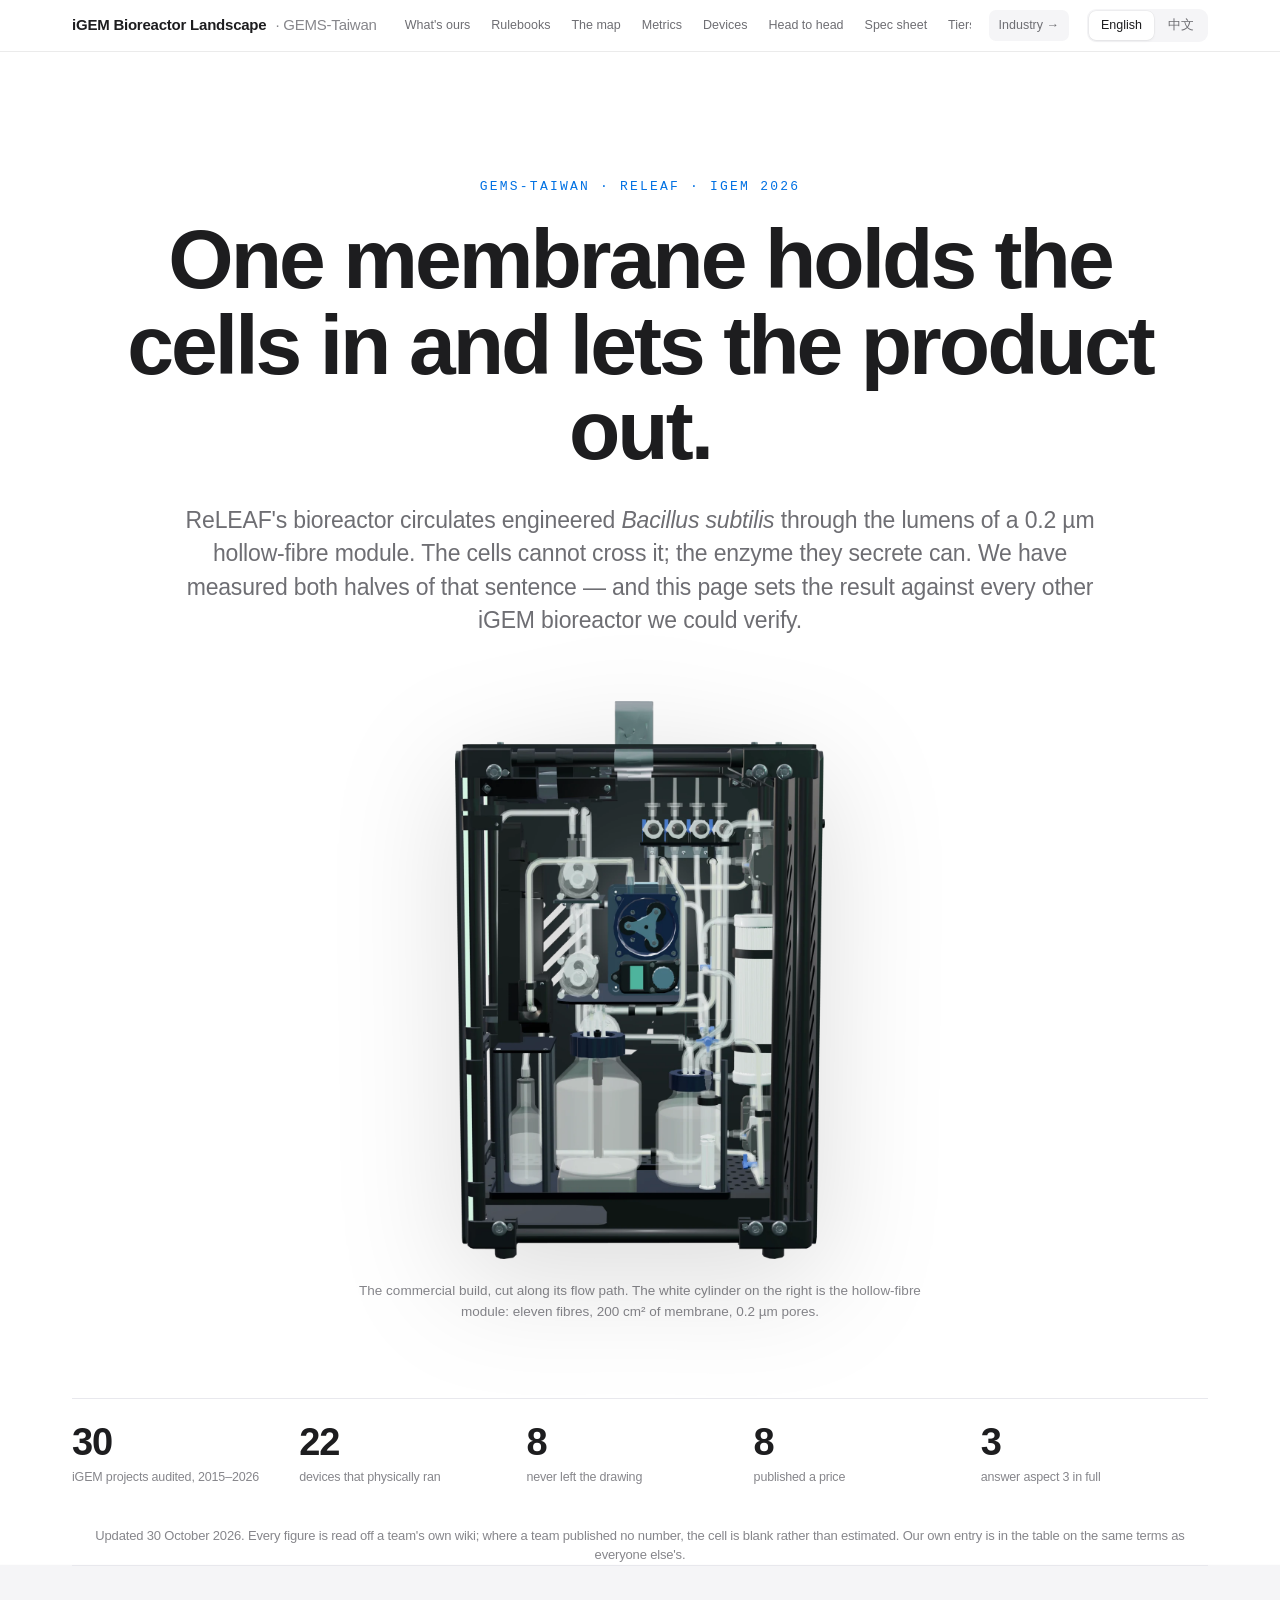
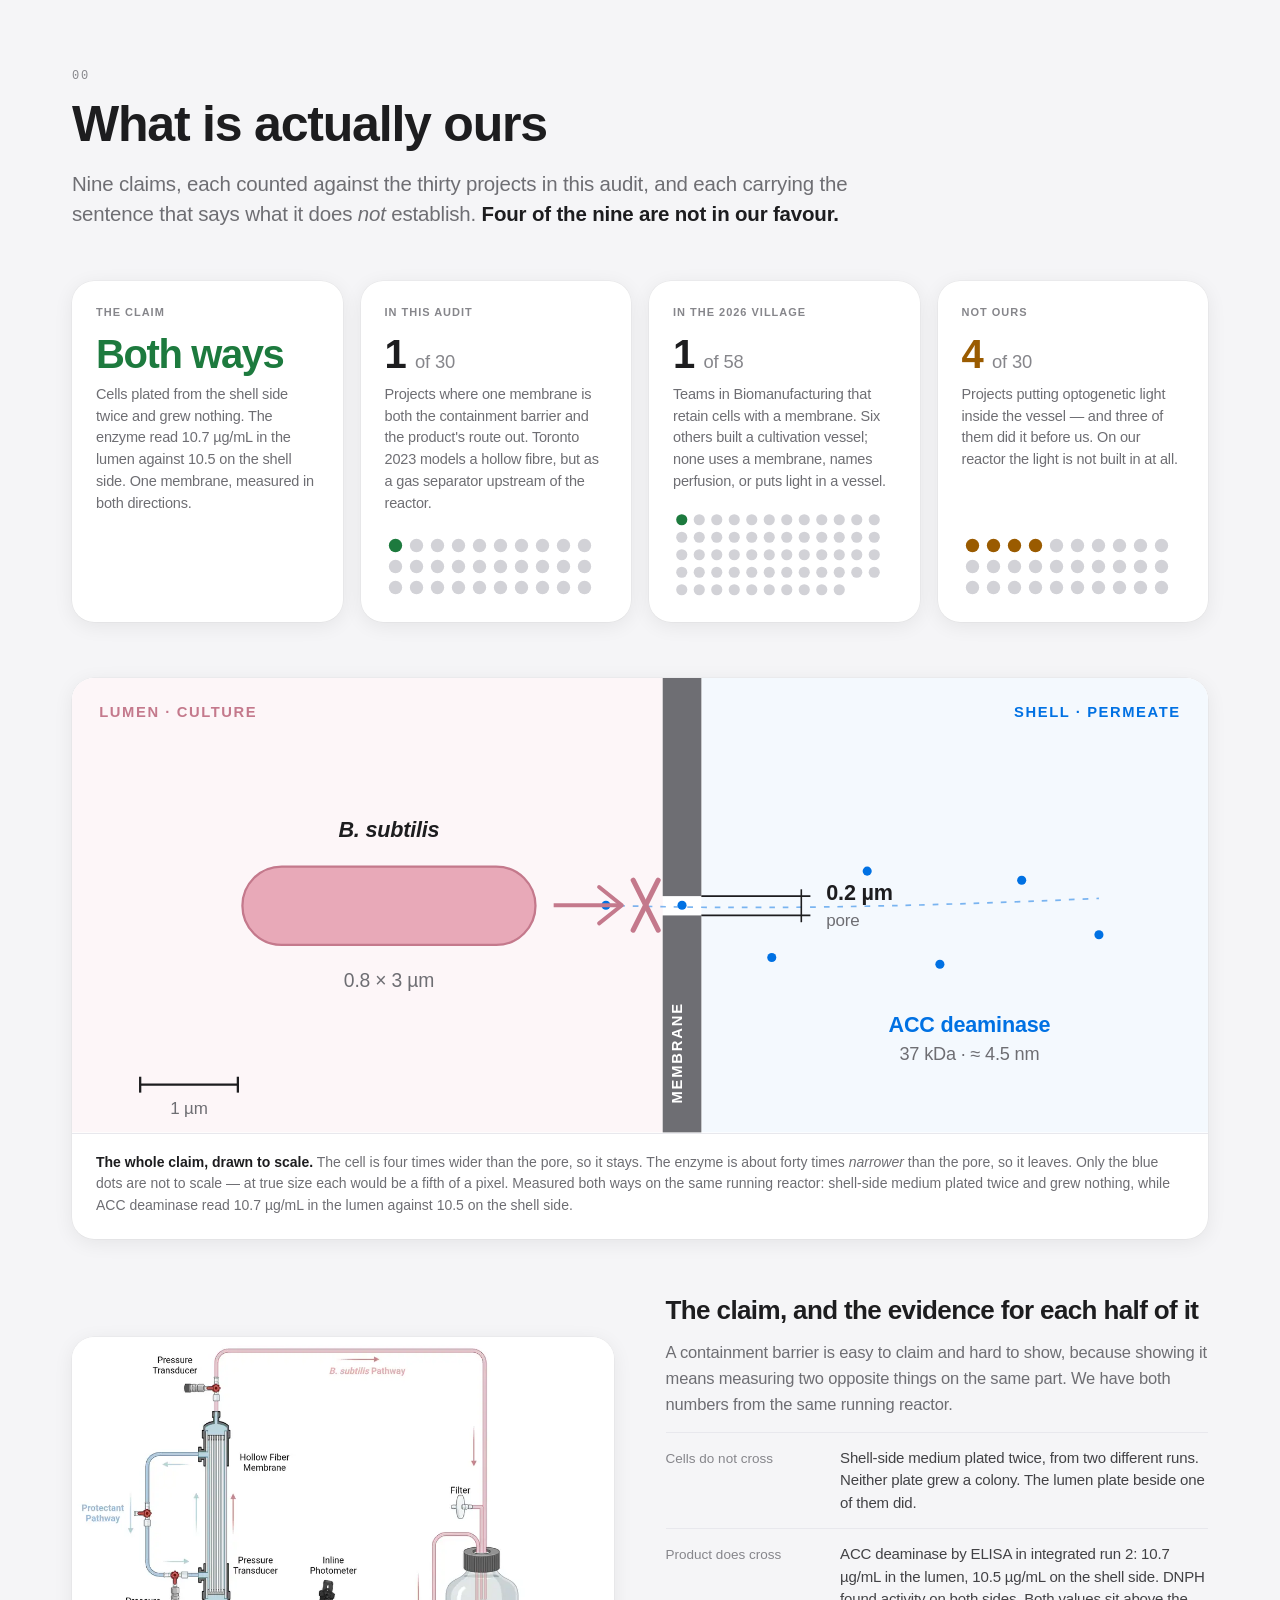
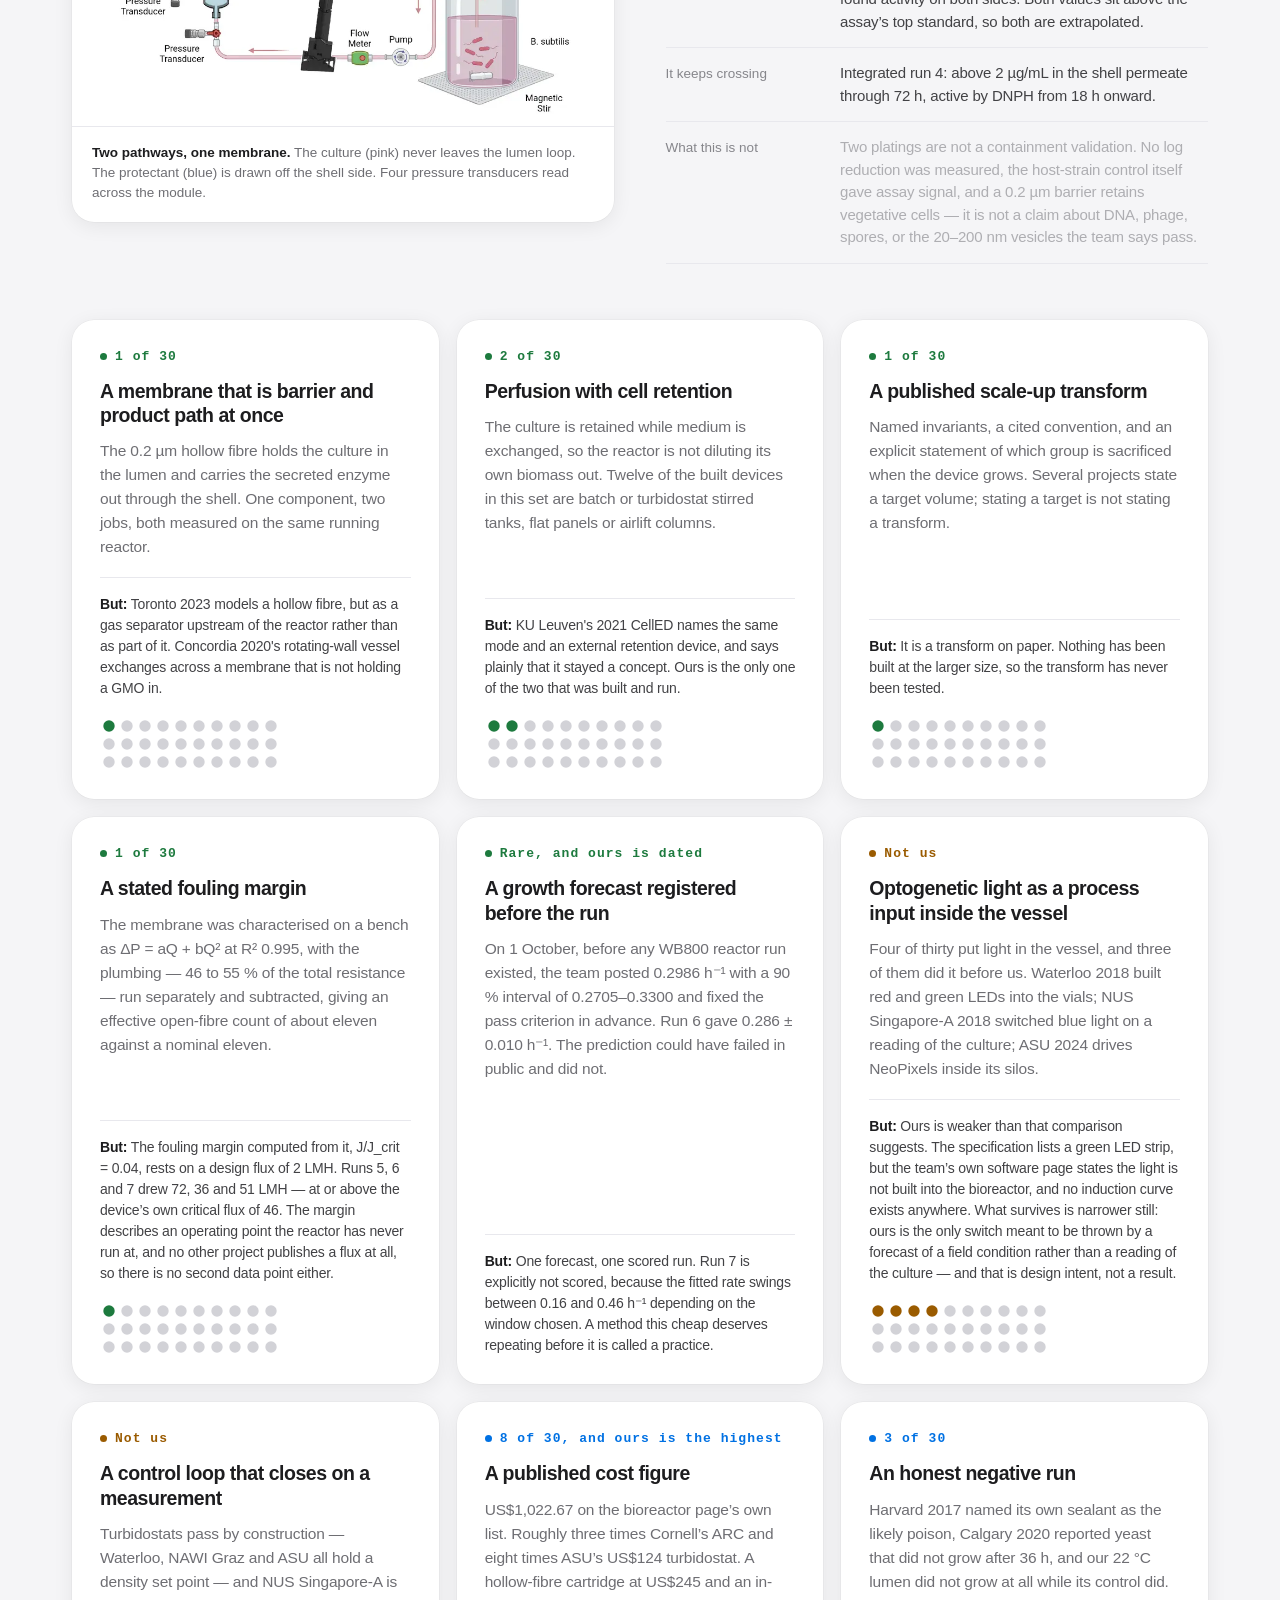
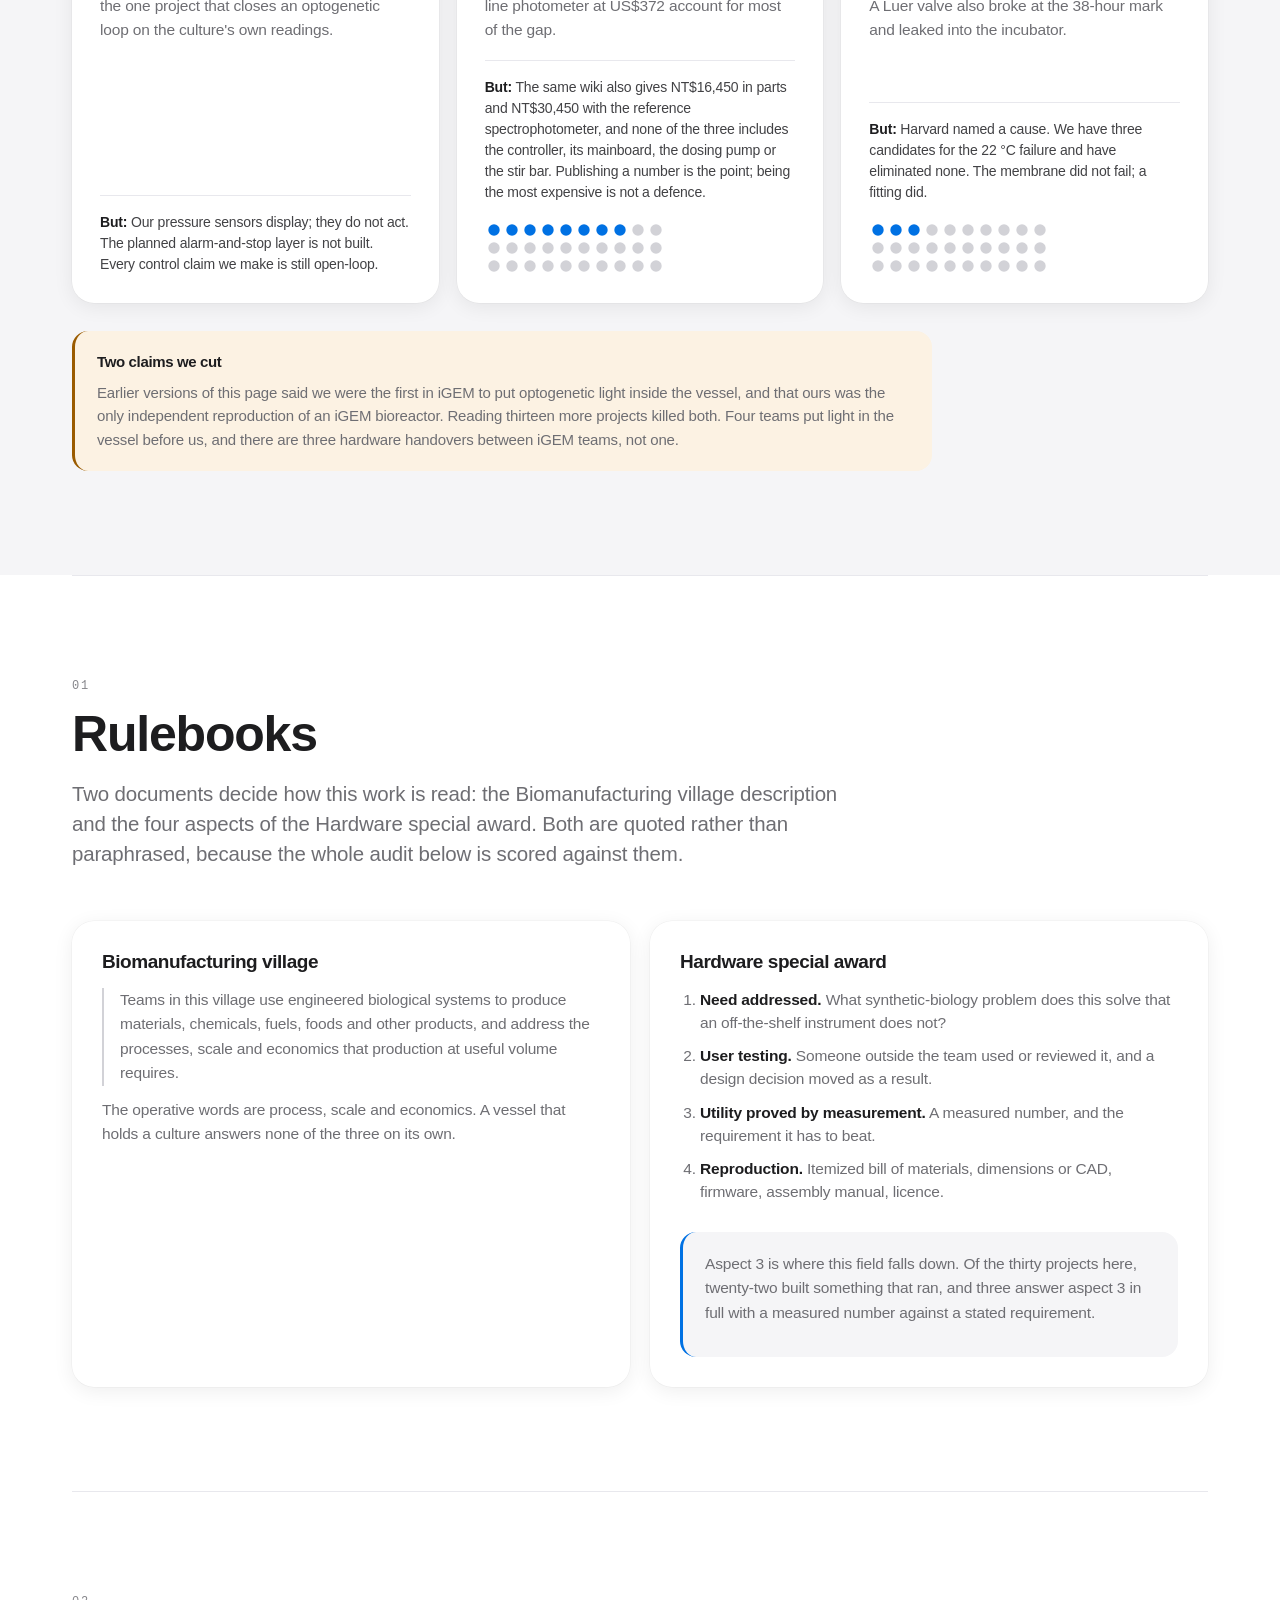
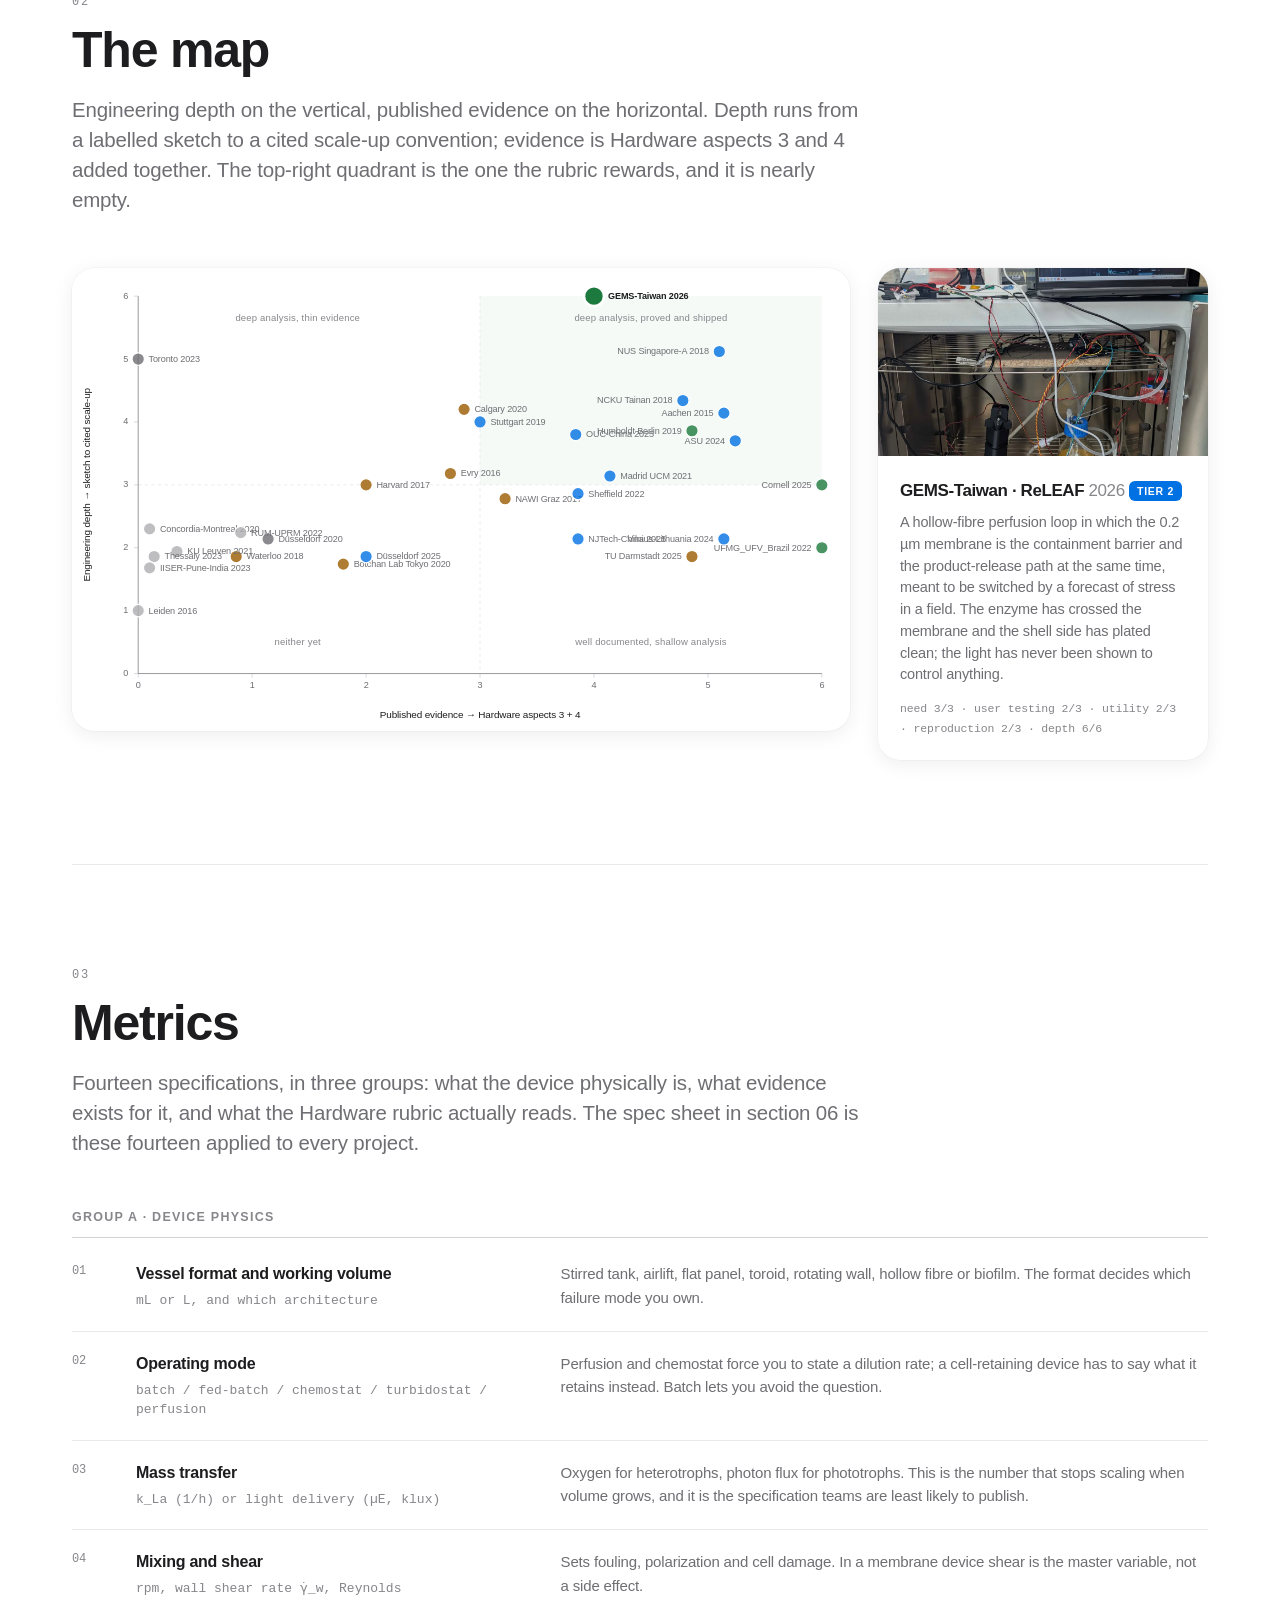
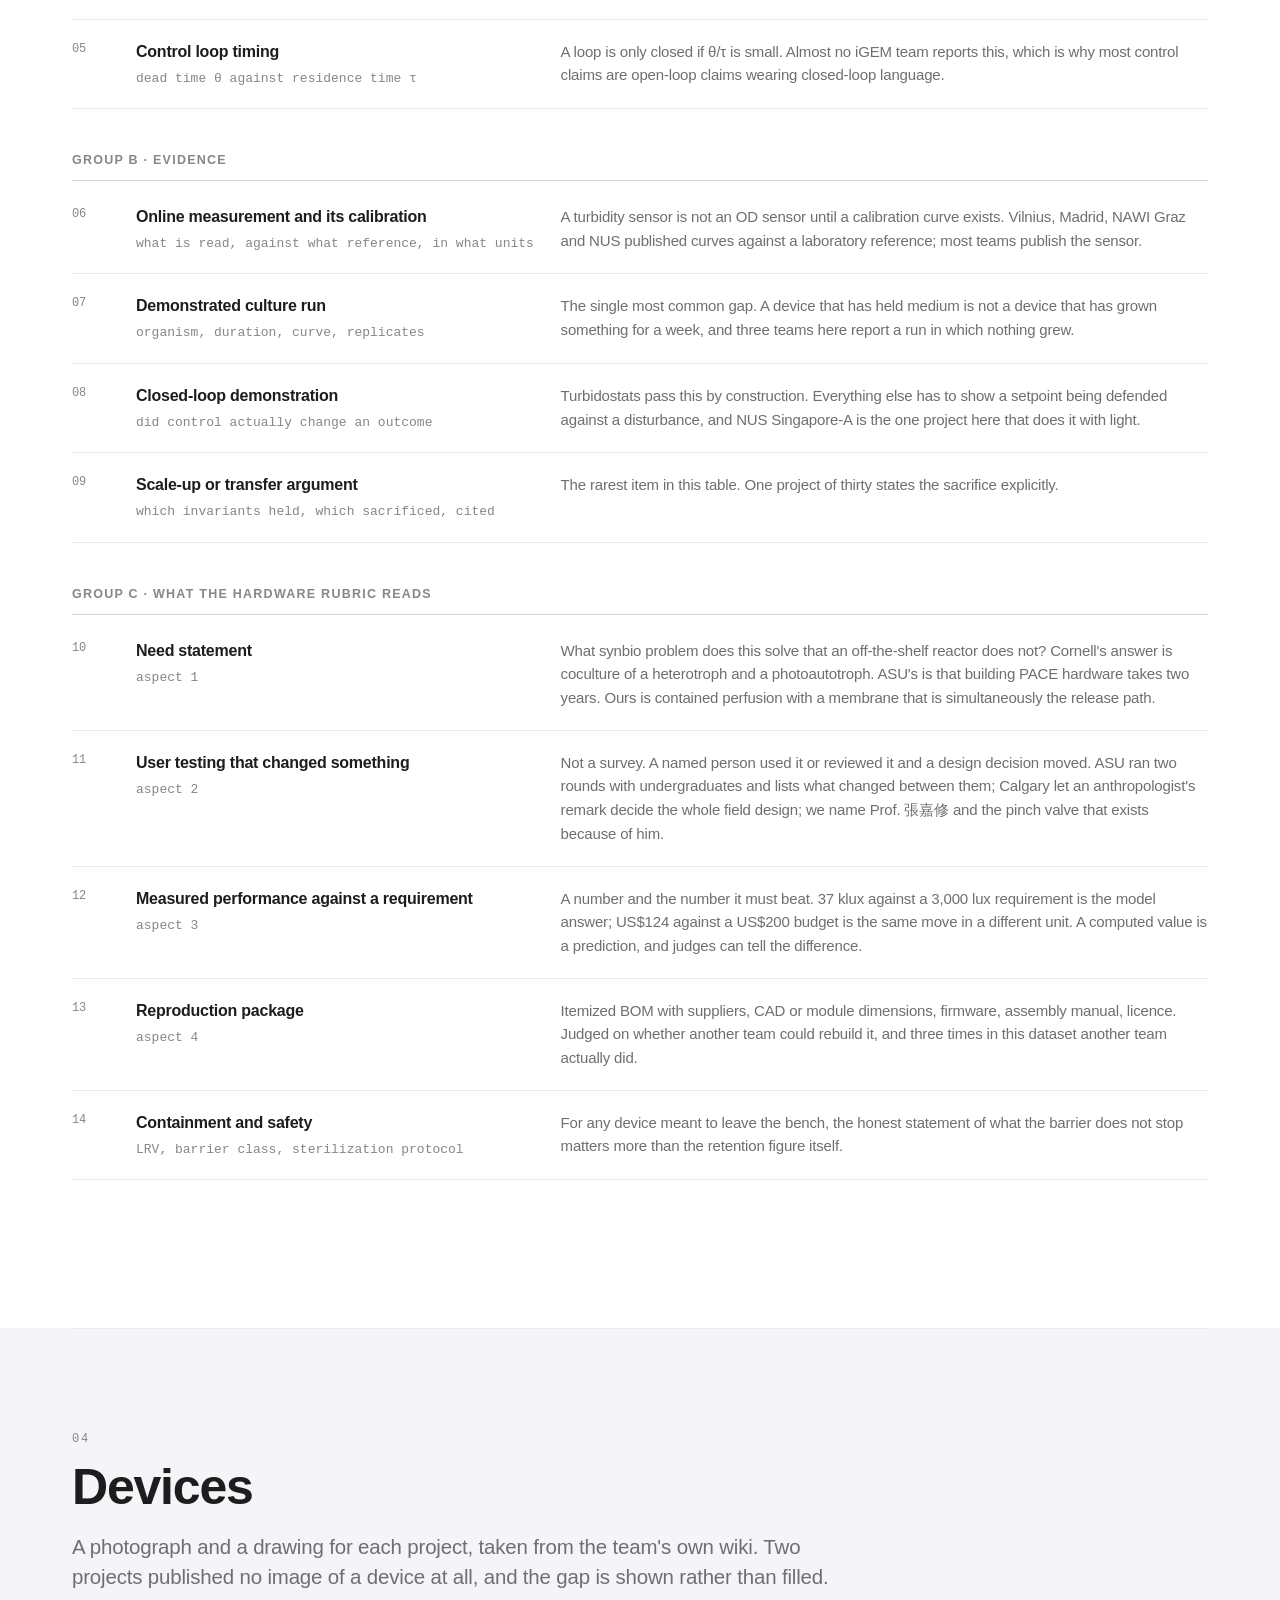
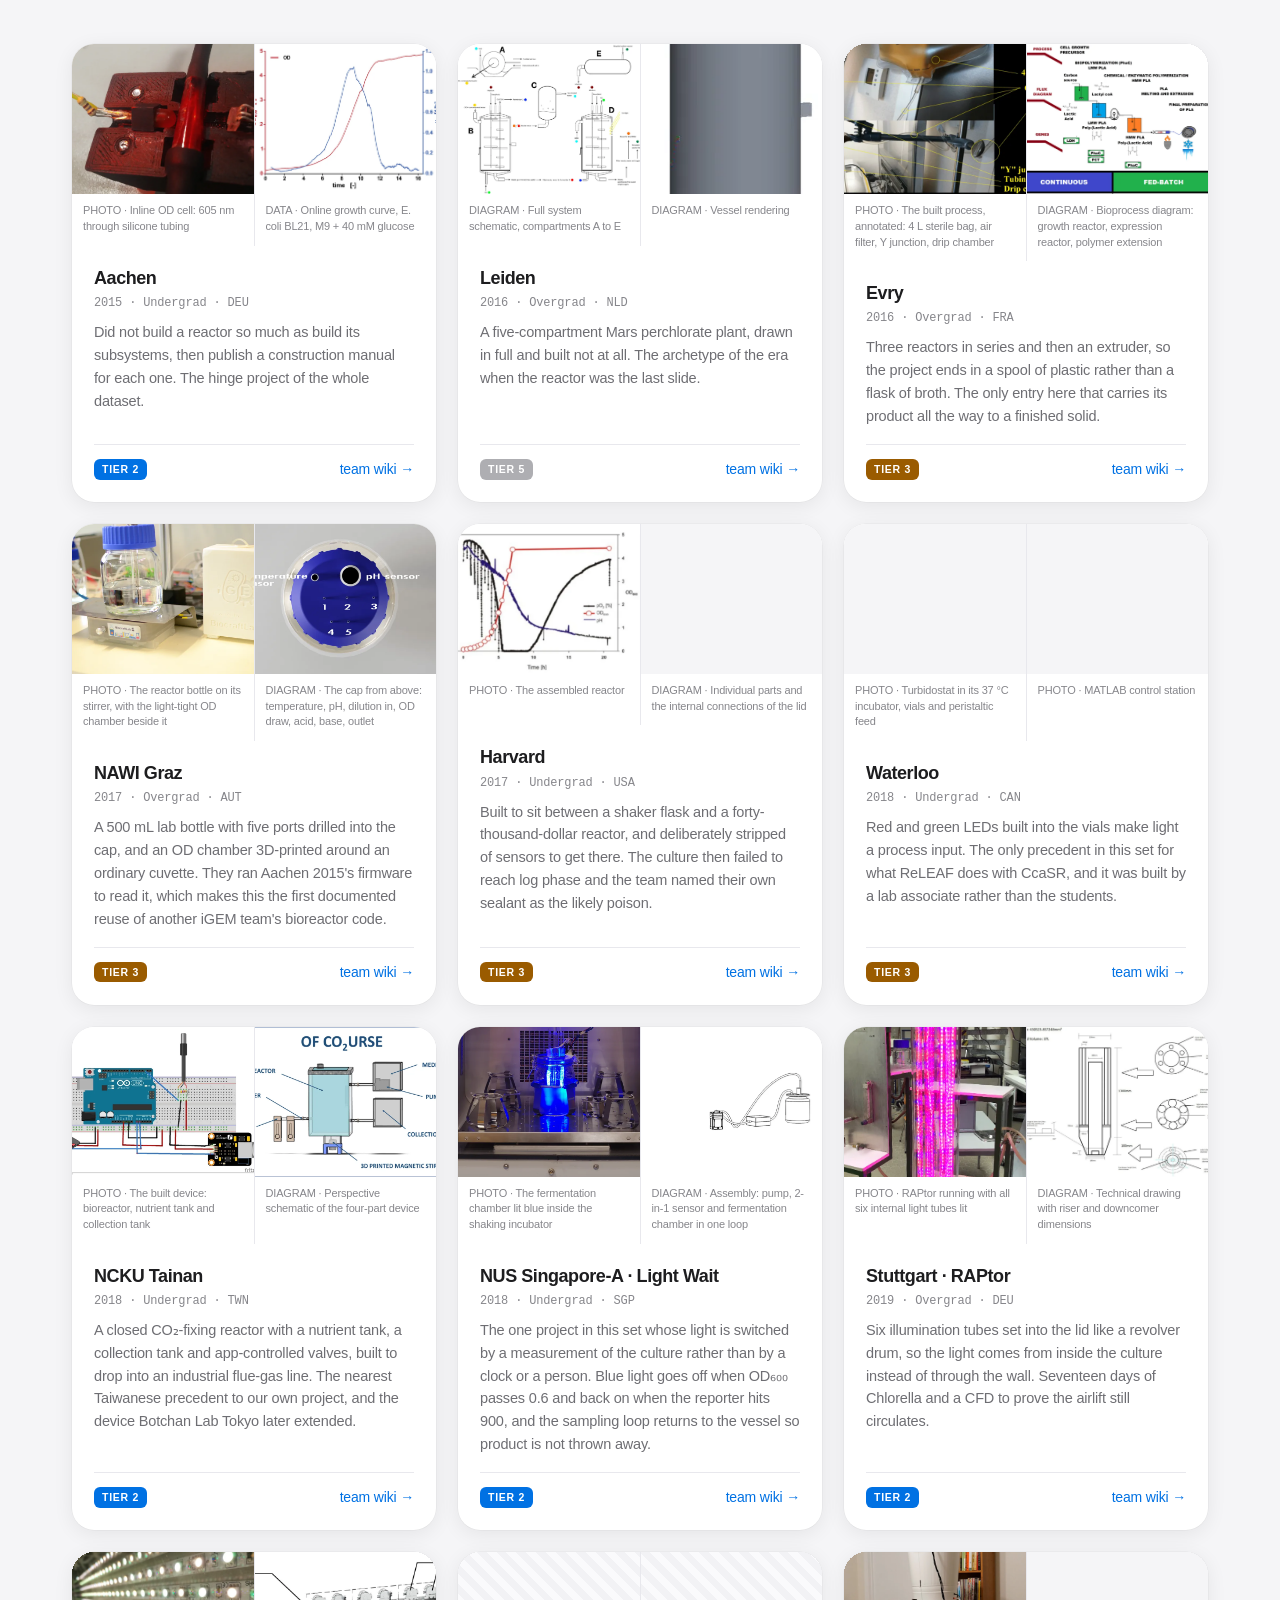
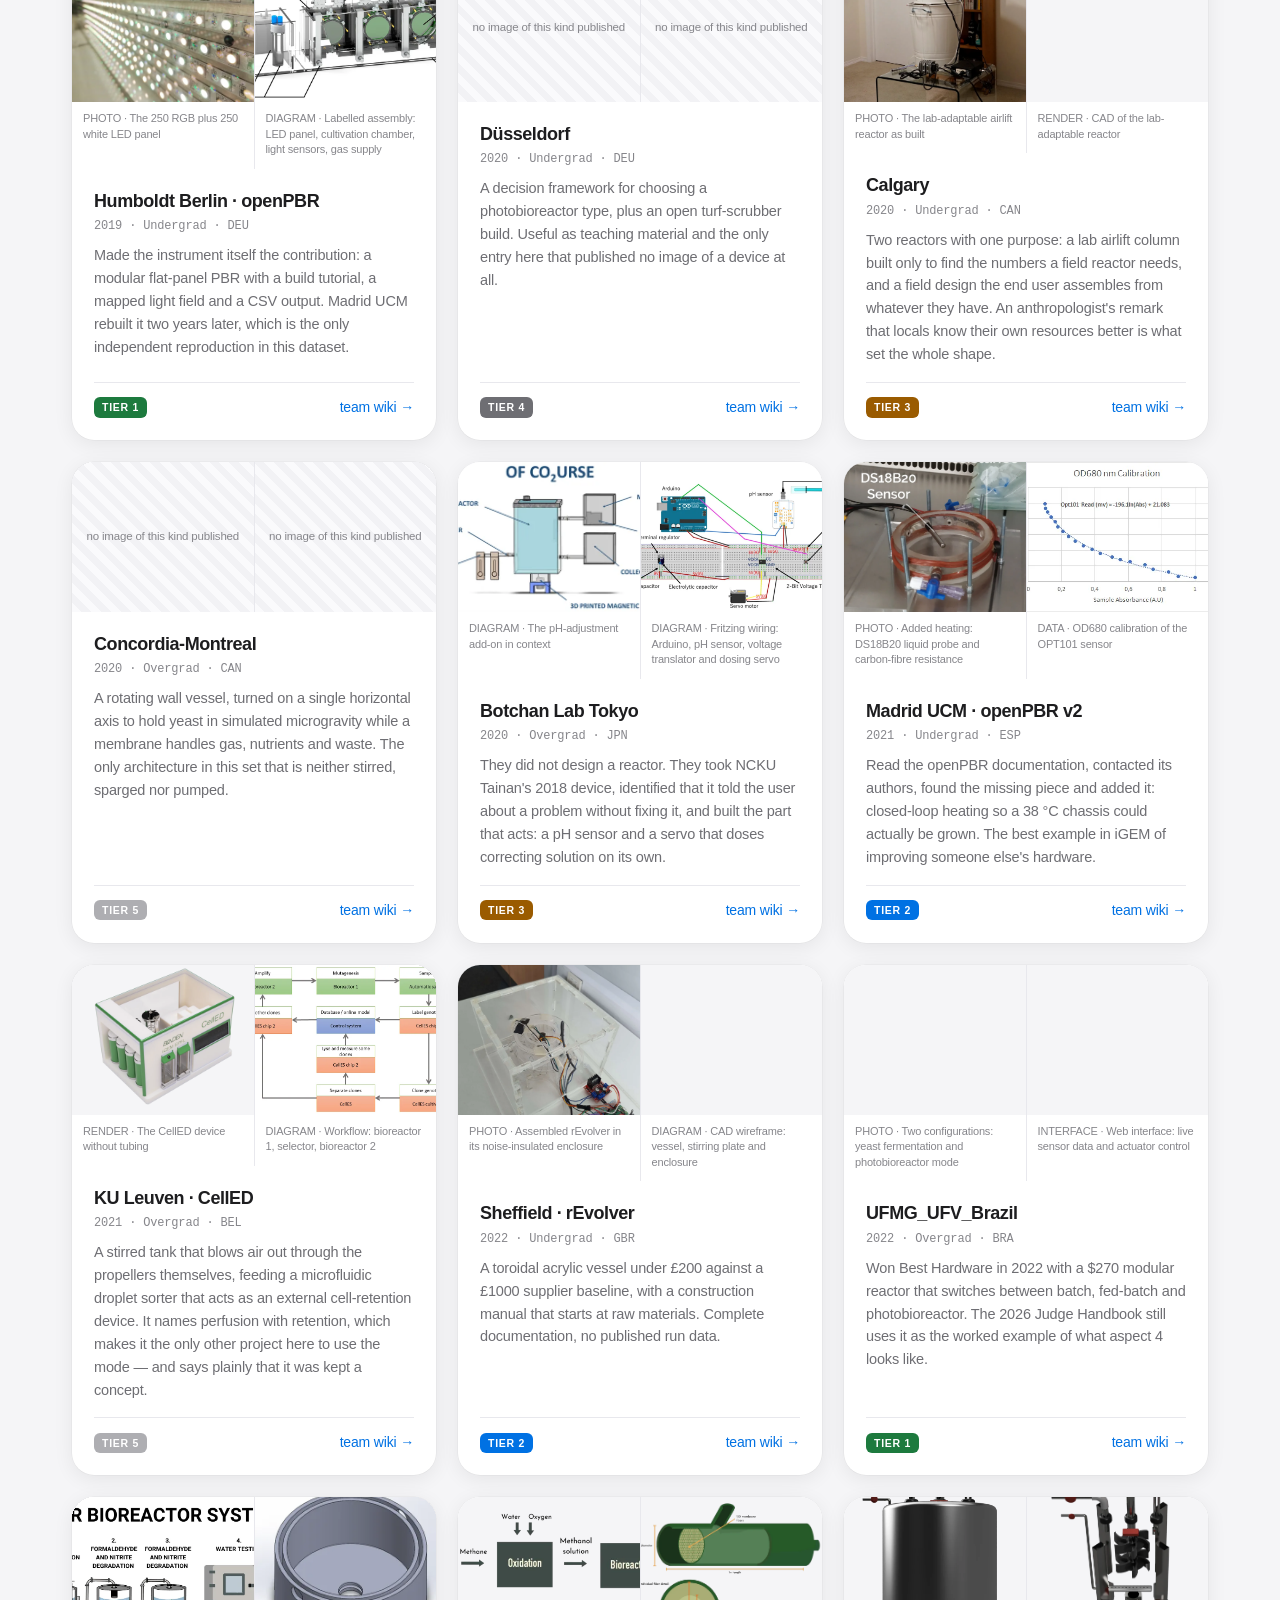
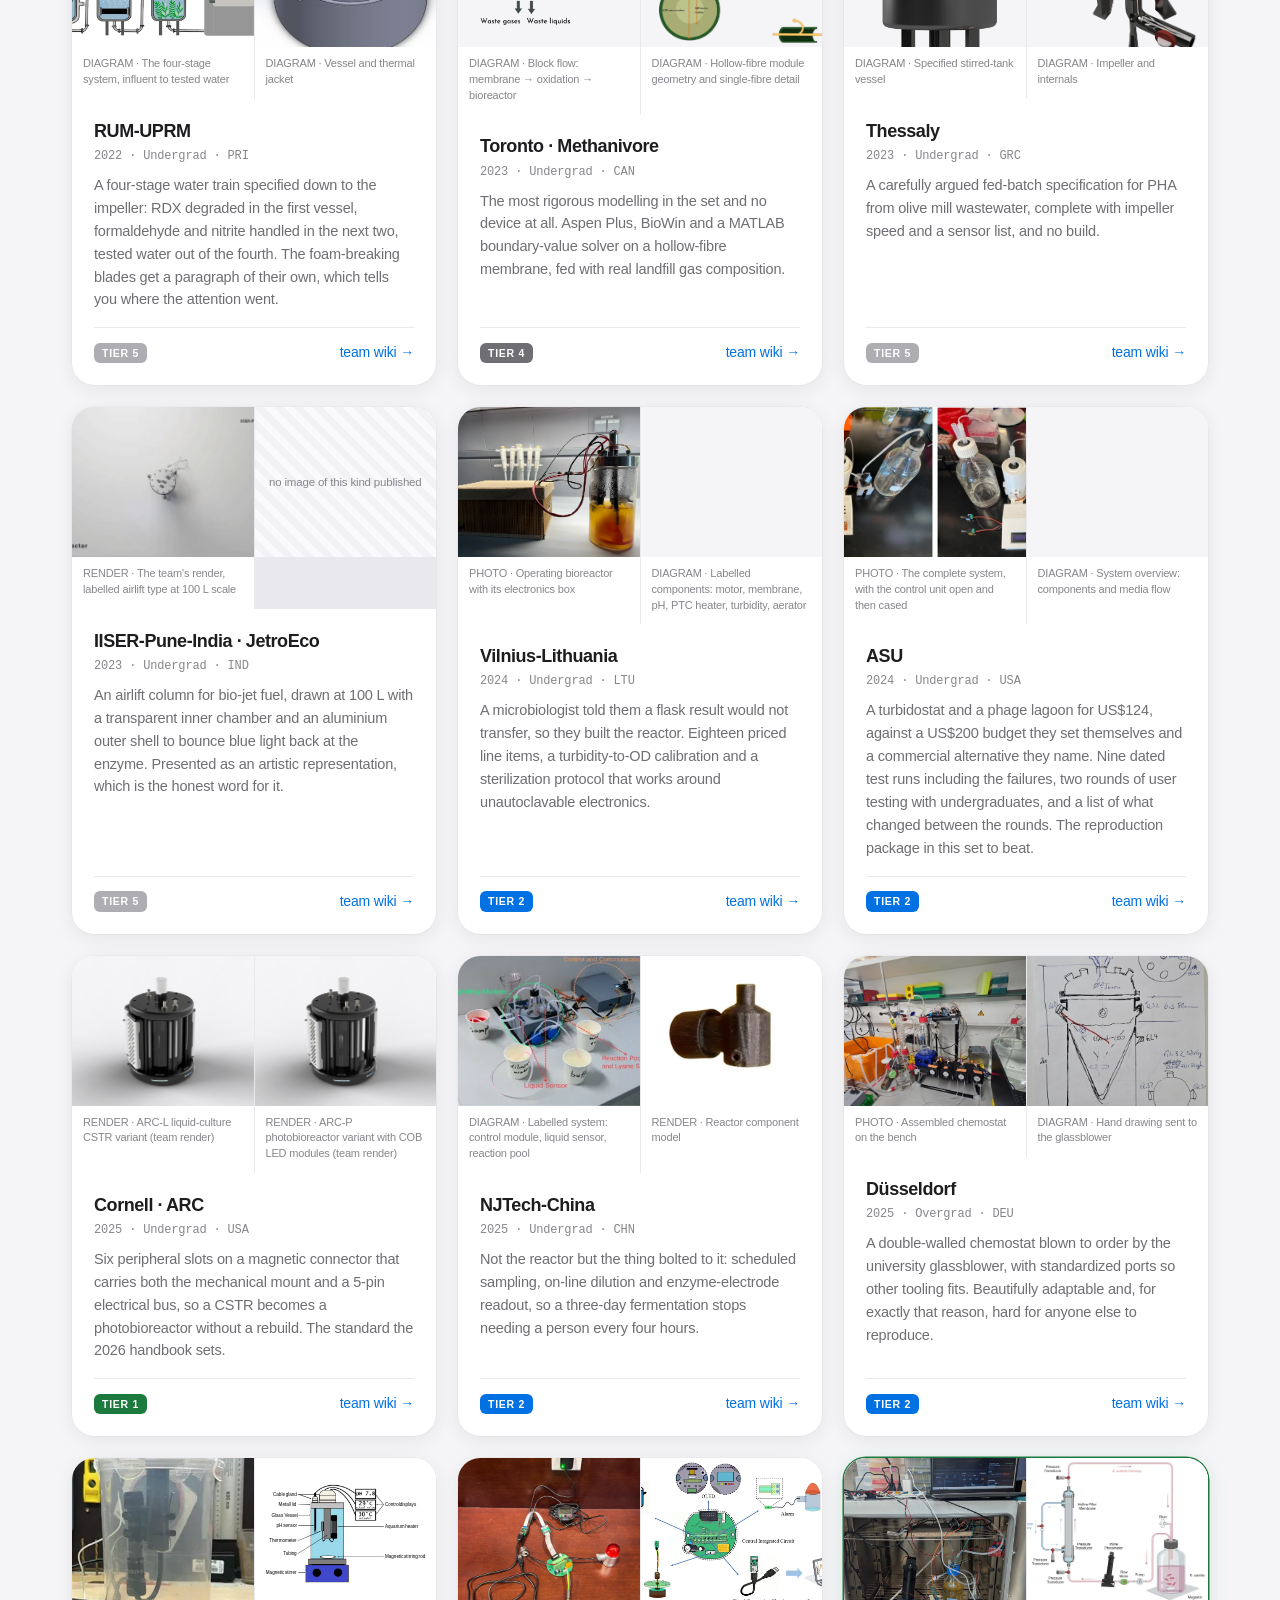
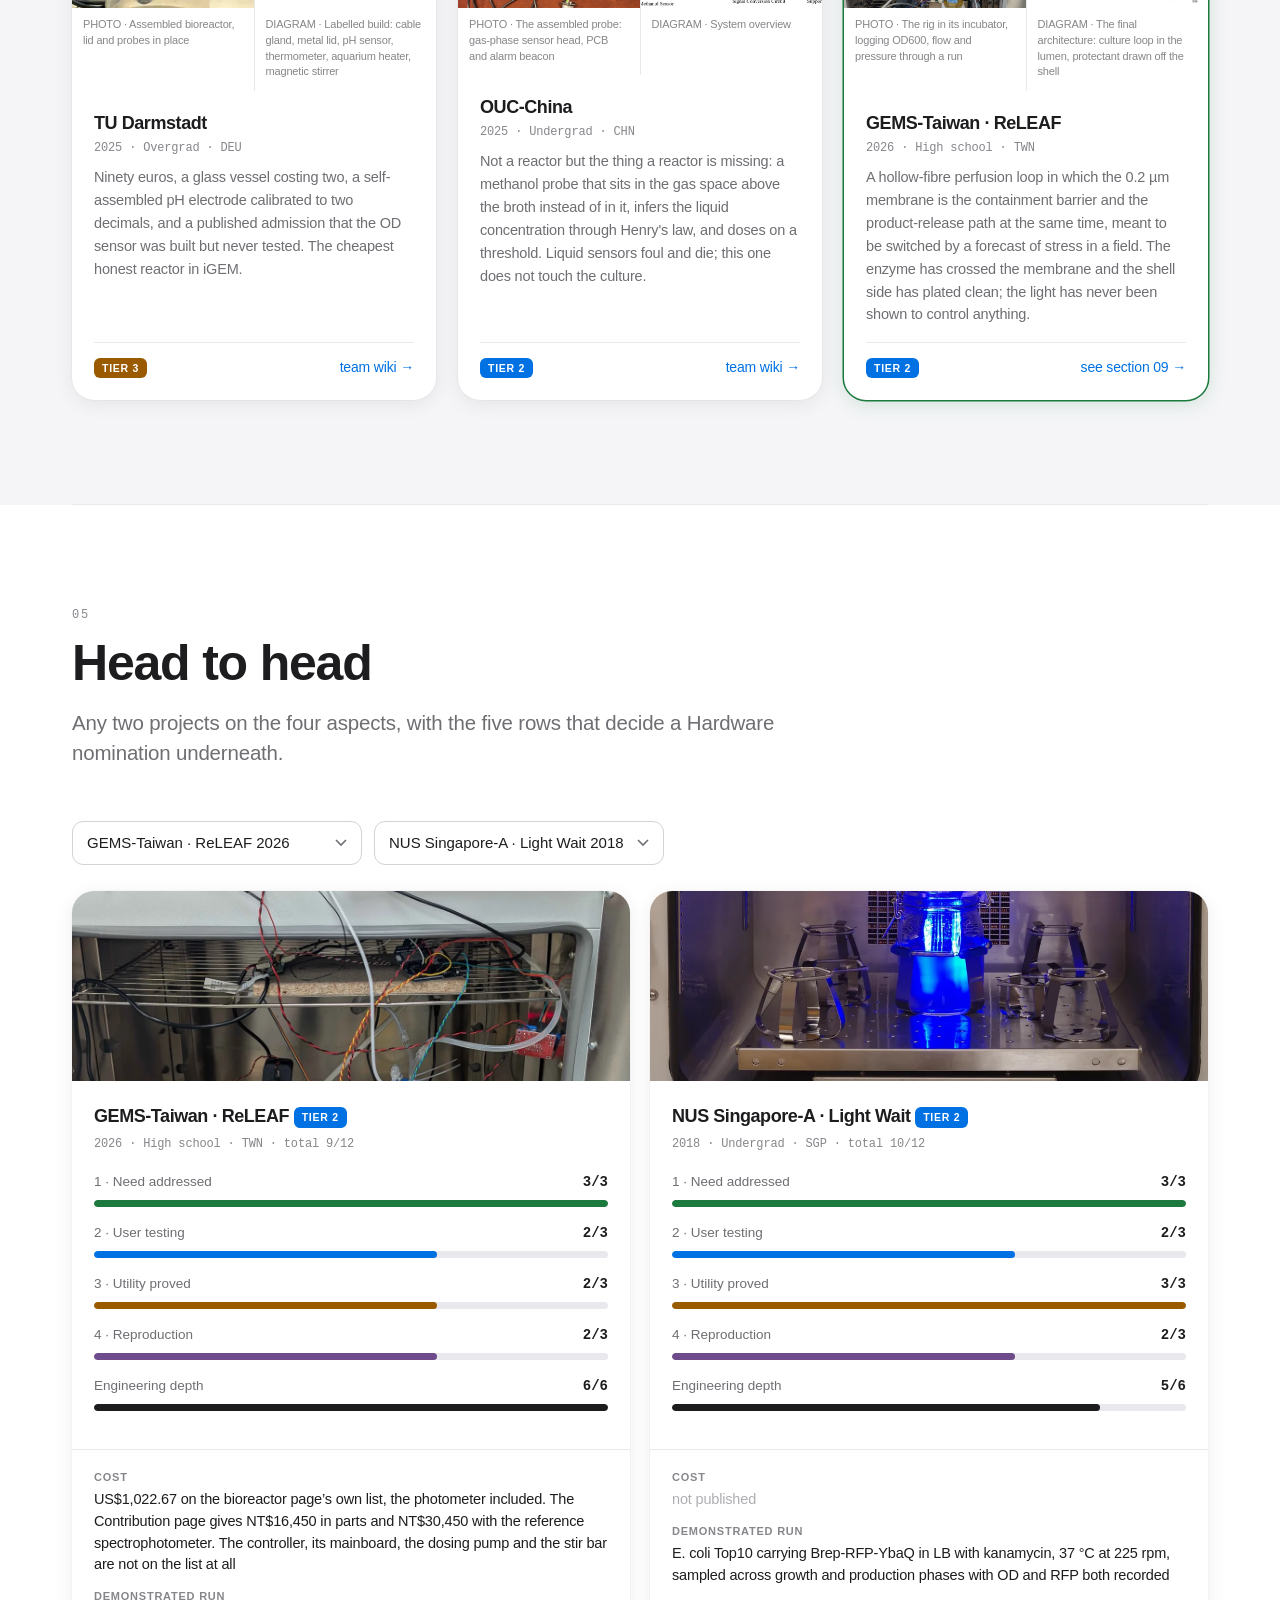
==== commit a1b92735: "Tier distribution as a bar, and a straighter lead on section 09 The ladder now opens on where the th" ====
--- a/index.html
+++ b/index.html
@@ -321,6 +321,7 @@
     project sits on the highest rung whose conditions it meets in full.</span>
     <span class="zh">五個級距，各以其相對下一級所增加的條件來定義。此梯為累進制：專案落在其完全滿足條件的最高一級。</span></p>
   </div>
+  <div id="tierbar-out"></div>
   <div id="ladder-out"></div>
 </section>
 <section id="system" class="ruled">
@@ -430,12 +431,13 @@
   <div class="shead">
     <span class="snum">09</span>
     <h2><span class="en">ReLEAF, as it stands</span><span class="zh">ReLEAF 的現況</span></h2>
-    <p><span class="en">Rebuilt on 30 October 2026 by reading the team's own frozen wiki line by line, because the
-    modelling handoff the previous rebuild used <b>no longer exists on disk</b>. Everything below now comes from a
-    page a judge can open. Where the wiki contradicts itself, both figures are printed.</span>
-    <span class="zh">本節於 2026 年 10 月 30 日逐行重讀團隊已凍結的 wiki 後重建，
-    因為前一次重建所依據的建模交接文件<b>已不存在於磁碟上</b>。以下所有內容皆取自評審可直接開啟的頁面。
-    wiki 自相矛盾之處，兩個數字並列。</span></p>
+    <p><span class="en">Seven runs between June and October, one operating point, one bill of materials, and the
+    five things that keep us off the top rung. <b>Every figure here comes from a page a judge can open</b> — the
+    team's own wiki, frozen on 21 October. Where that wiki contradicts itself, and it does, both numbers are
+    printed.</span>
+    <span class="zh">六月至十月間的七次運轉、一組操作點、一份物料表，以及讓我們無法登上最高一級的五件事。
+    <b>此處每一個數字都出自評審可直接開啟的頁面</b>——團隊自己的 wiki，凍結於 10 月 21 日。
+    該 wiki 自相矛盾之處（確實有），兩個數字並列。</span></p>
   </div>
 
   <div class="split" style="margin-bottom:56px">
@@ -1918,6 +1920,23 @@
 }
 
 /* --- 07 / 10 / 11 --- */
+function renderTierbar(){
+  const el=document.getElementById("tierbar-out"); if(!el) return;
+  const N=P.length;
+  const rows=TIERS.map(t=>{
+    const inTier=P.filter(p=>p.tier===t.n);
+    return {n:t.n,lbl:t.lbl,c:TIERCOL[t.n],k:inTier.length,us:inTier.some(p=>p.us)};
+  });
+  el.innerHTML=`<div class="tierbar">
+    <div class="tb">${rows.map(r=>r.k?`<i style="flex:${r.k};background:${r.c}"${r.us?' class="us"':''}
+      title="Tier ${r.n}: ${r.k}"></i>`:"").join("")}</div>
+    <div class="tbkey">${rows.map(r=>`<span><i style="background:${r.c}"></i><b>${r.k}</b>&nbsp;${
+      L(T("tier","第"))} ${r.n}${L(T("","\u7d1a"))}${r.us?` <em>${esc(L(T("\u00b7 us","\u00b7 \u6211\u65b9")))}</em>`:""}</span>`).join("")}</div>
+    <p>${esc(L(T(
+      `Where the ${N} projects actually sit. ${P.filter(p=>p.tier<=3).length} of them built something that ran; ${P.filter(p=>p.tier>=4).length} never got that far. Only ${P.filter(p=>p.tier===1).length} reach the top rung. We are on the second, alongside ${P.filter(p=>p.tier===2).length-1} others.`,
+      `${N} 個專案的實際分布。其中 ${P.filter(p=>p.tier<=3).length} 個建成並運轉過，${P.filter(p=>p.tier>=4).length} 個從未走到那一步，僅 ${P.filter(p=>p.tier===1).length} 個達到最高級。我方位於第二級，另有 ${P.filter(p=>p.tier===2).length-1} 個專案同列。`)))}</p>
+  </div>`;
+}
 function renderLadder(){
   document.getElementById("ladder-out").innerHTML=TIERS.map(t=>
     `<div class="tier"><div class="lbl"><span class="chip ${t.cls}">TIER ${t.n}</span><small>${L(t.lbl)}</small></div>
@@ -1993,7 +2012,7 @@
   document.title=(l==="zh"?"iGEM 生物反應器全景，2015–2026":"iGEM Bioreactor Landscape, 2015–2026")+" · GEMS-Taiwan";
   try{localStorage.setItem("ibl.lang",l)}catch(_){}
   renderCounts();renderTOC();renderGlance();renderClaims();renderMetrics();renderMiles();renderOP();renderMap();renderGallery();
-  fillSelects();renderH2H();renderFilters();renderTable();renderLadder();renderEras();renderRoster();renderV26();renderRuns();
+  fillSelects();renderH2H();renderFilters();renderTable();renderTierbar();renderLadder();renderEras();renderRoster();renderV26();renderRuns();
 }
 let start="en";
 try{const s=localStorage.getItem("ibl.lang");if(s==="zh"||s==="en")start=s}catch(_){}
--- a/assets/app.css
+++ b/assets/app.css
@@ -616,3 +616,17 @@
 .vlegend span{display:flex;align-items:center;gap:8px}
 .vlegend i{width:11px;height:11px;border-radius:50%;display:inline-block;flex:none}
 .vlegend b{color:var(--ink);font-weight:600;font-variant-numeric:tabular-nums}
+
+/* where the field actually sits, as one bar */
+.tierbar{background:#fff;border-radius:var(--r-l);box-shadow:var(--sh-m);padding:28px 28px 22px;margin:0 0 36px}
+.tierbar .tb{display:flex;gap:3px;height:34px;border-radius:9px;overflow:hidden}
+.tierbar .tb i{display:block;border-radius:3px}
+.tierbar .tb i.us{box-shadow:inset 0 0 0 2.5px #fff}
+.tbkey{display:flex;flex-wrap:wrap;gap:10px 24px;margin-top:20px;font-size:13.5px;color:var(--muted);
+  letter-spacing:0}
+.tbkey span{display:flex;align-items:center;gap:8px}
+.tbkey i{width:11px;height:11px;border-radius:3px;display:inline-block;flex:none}
+.tbkey b{color:var(--ink);font-weight:600;font-variant-numeric:tabular-nums}
+.tbkey em{font-style:normal;color:var(--us);font-weight:600}
+.tierbar p{margin:18px 0 0;padding-top:18px;border-top:1px solid var(--soft);
+  font-size:14.5px;line-height:1.55;color:var(--muted)}
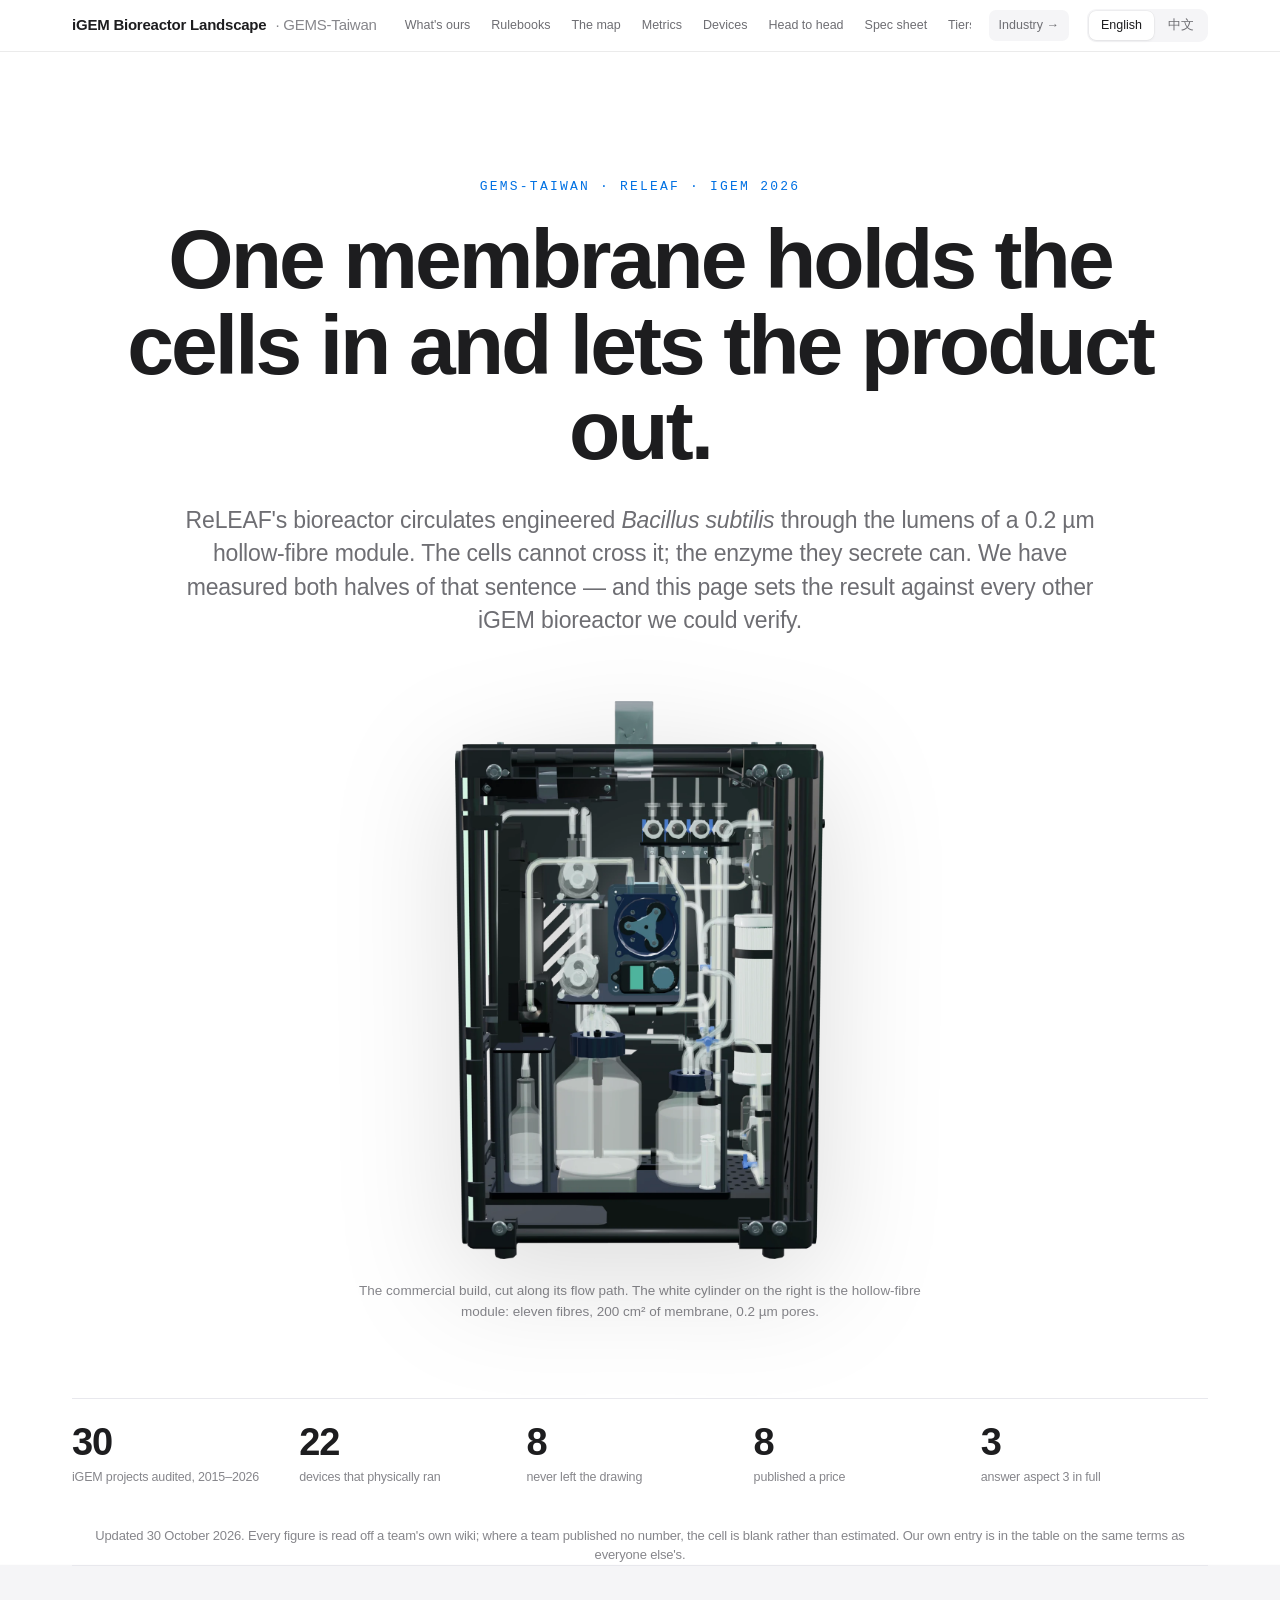
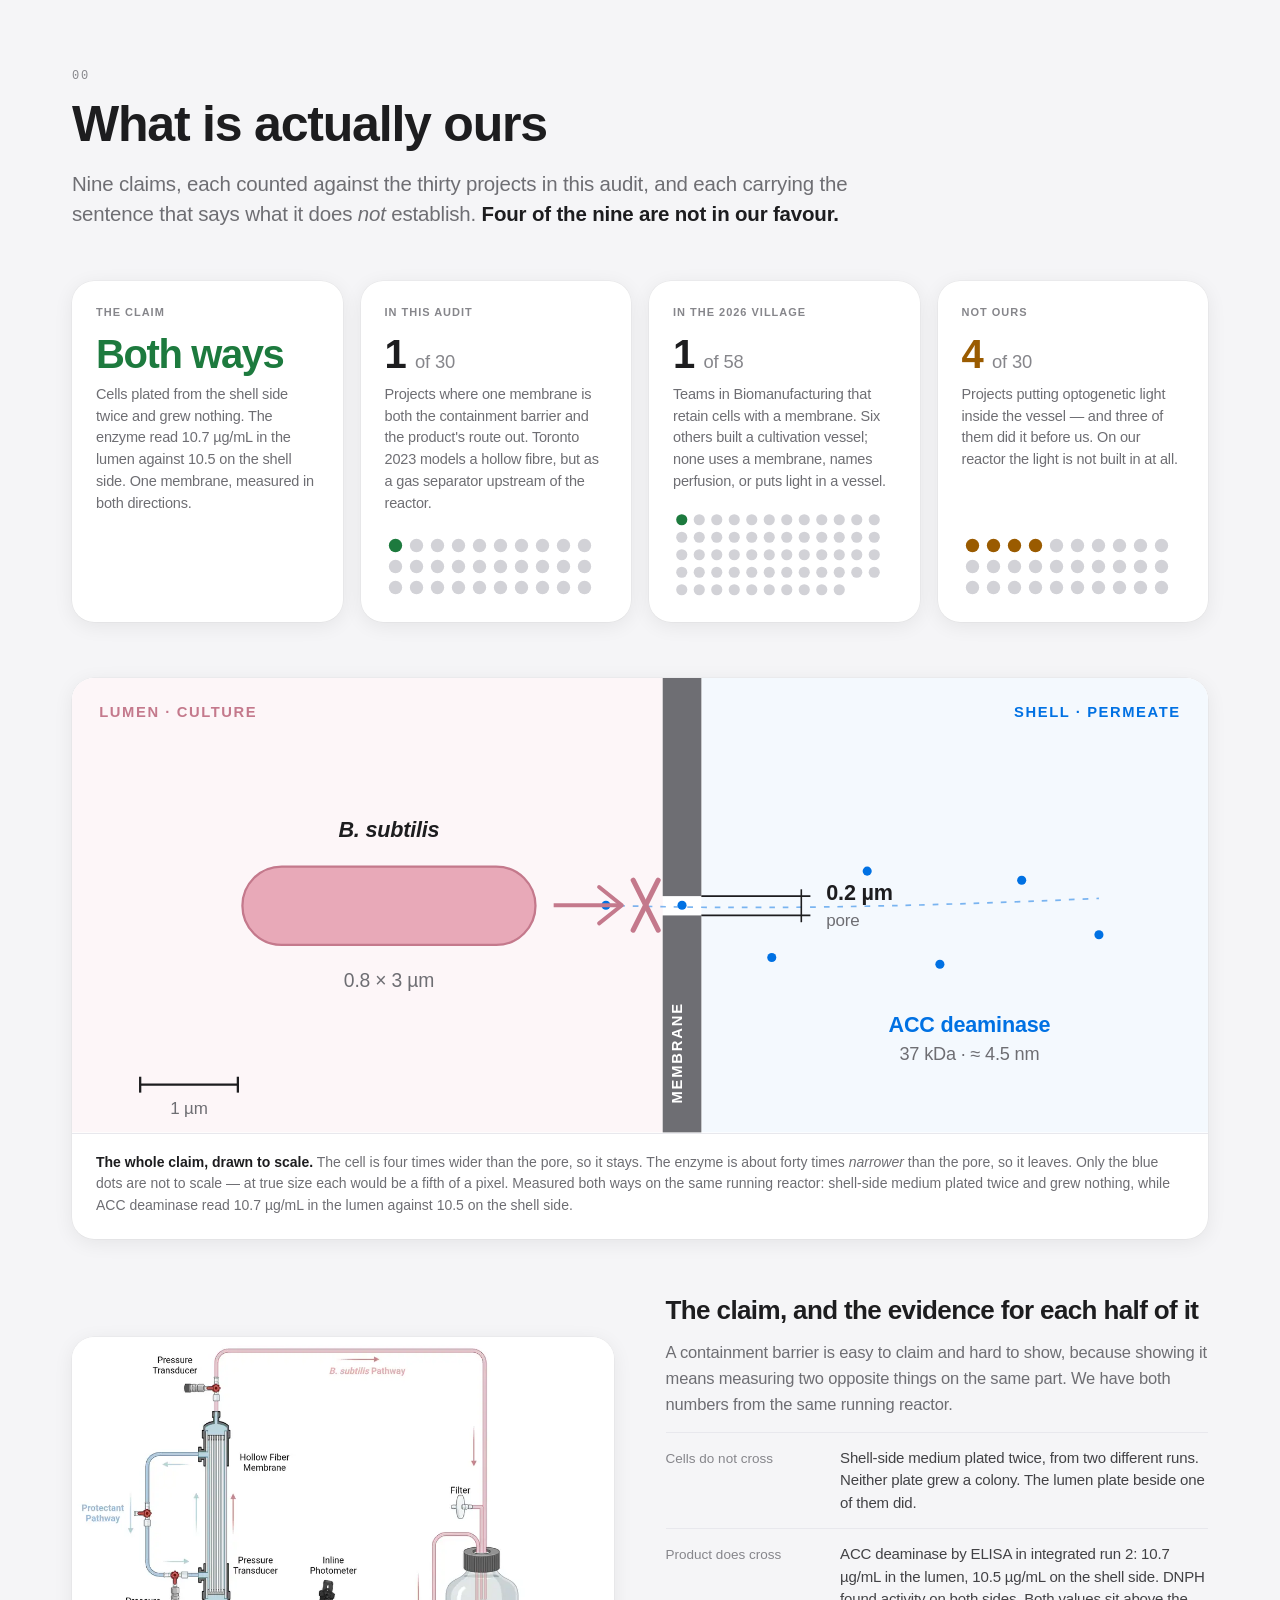
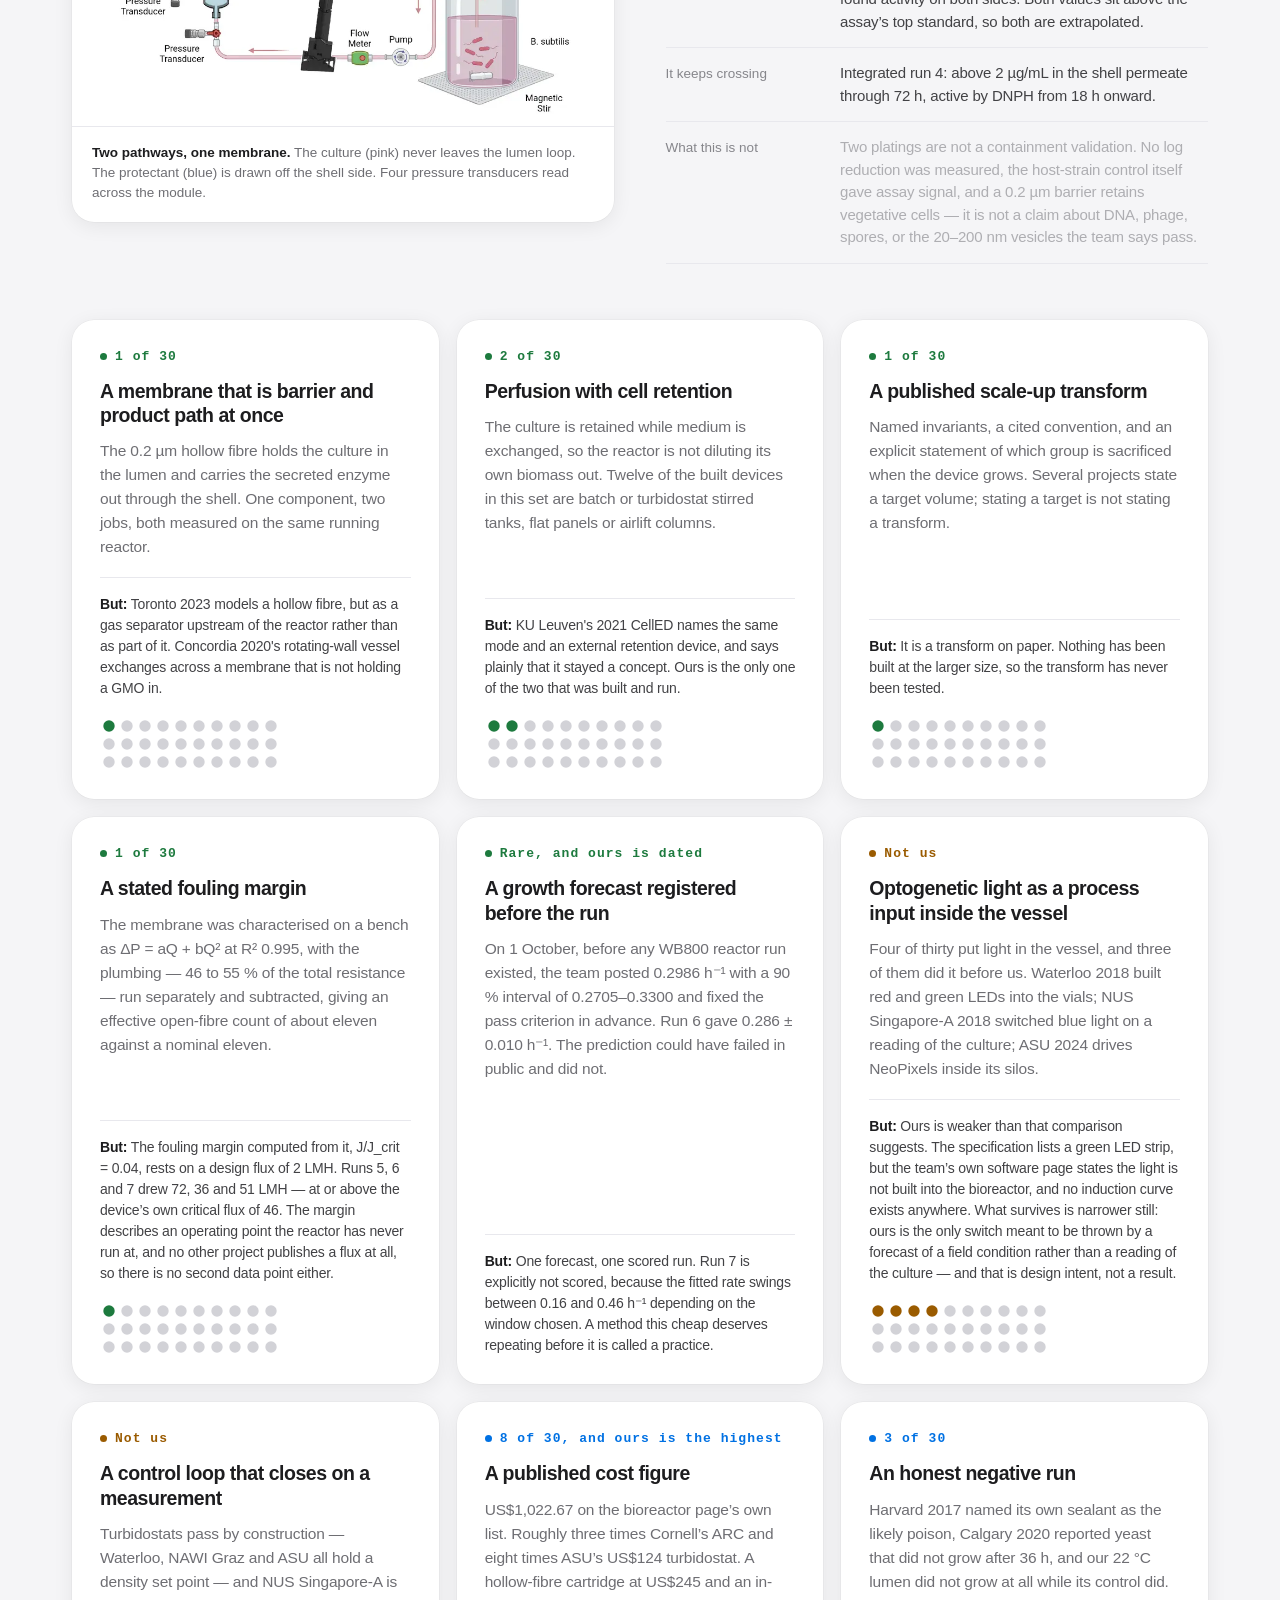
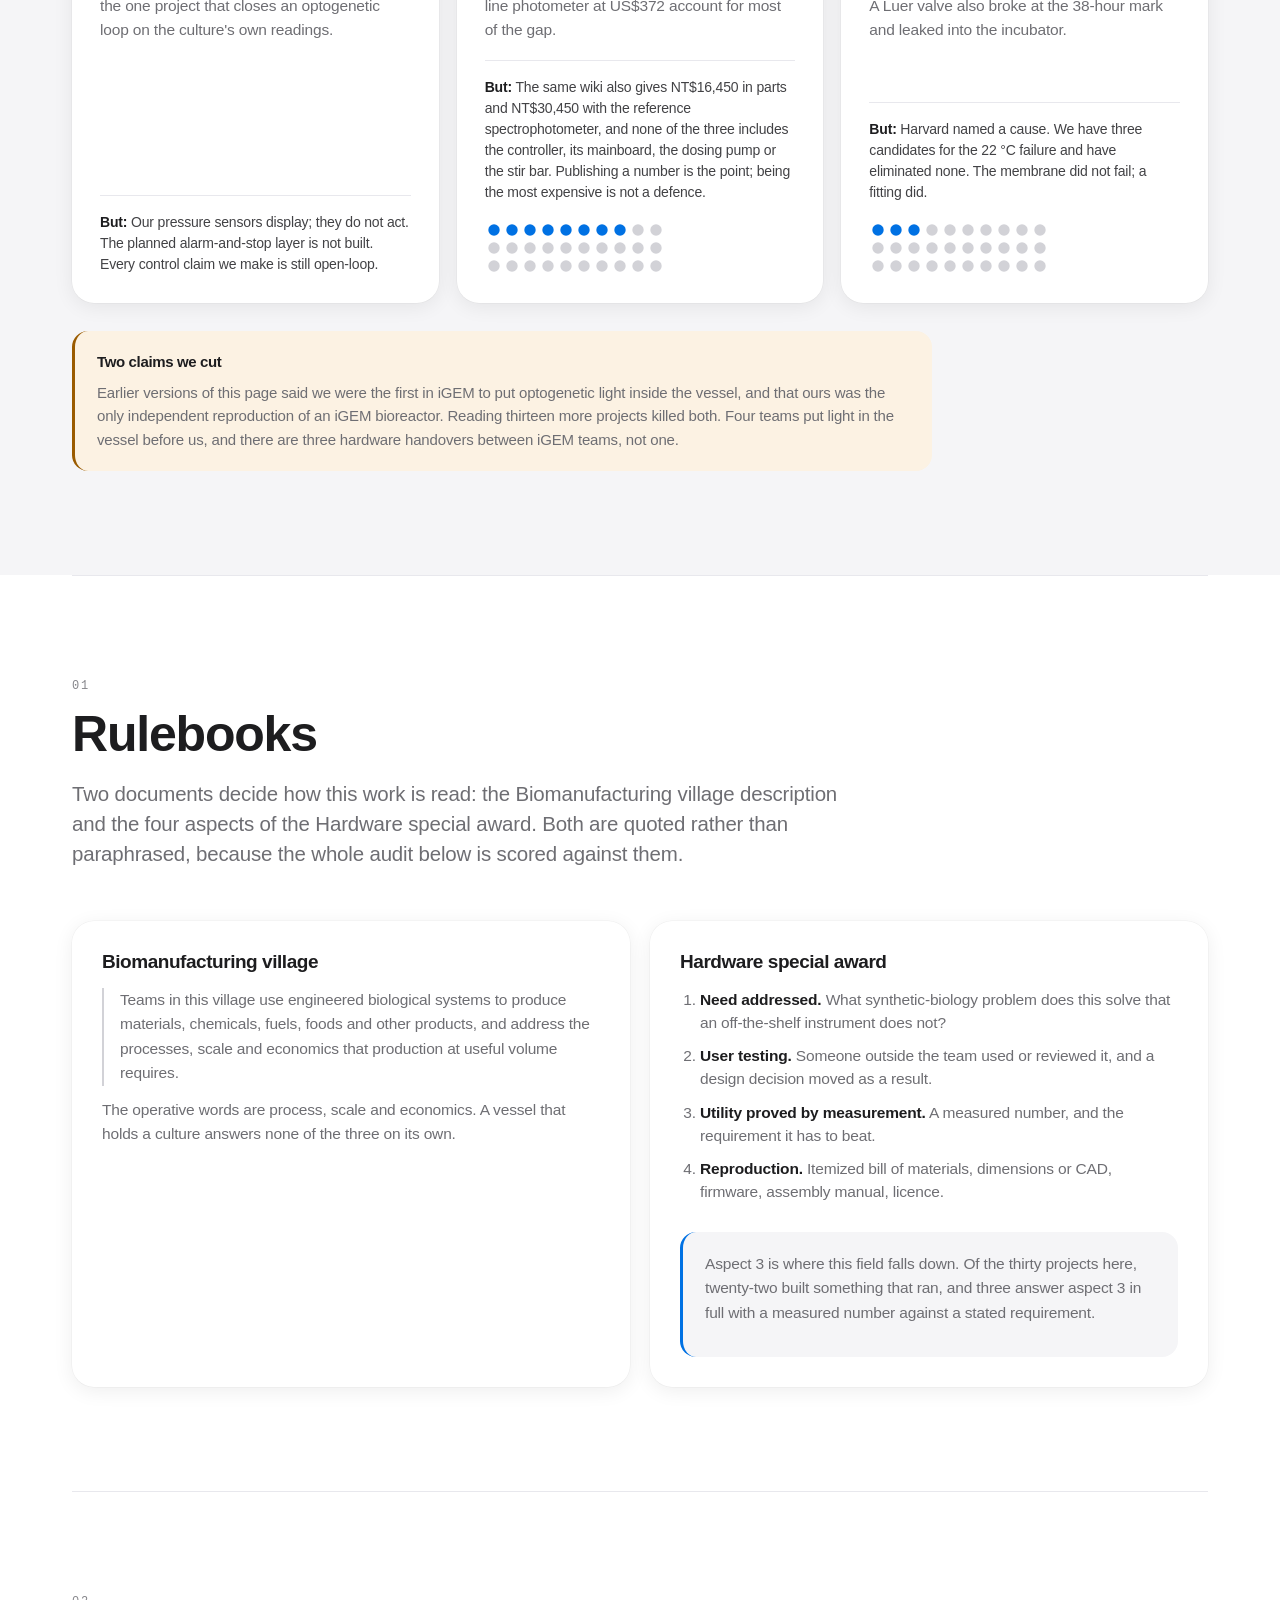
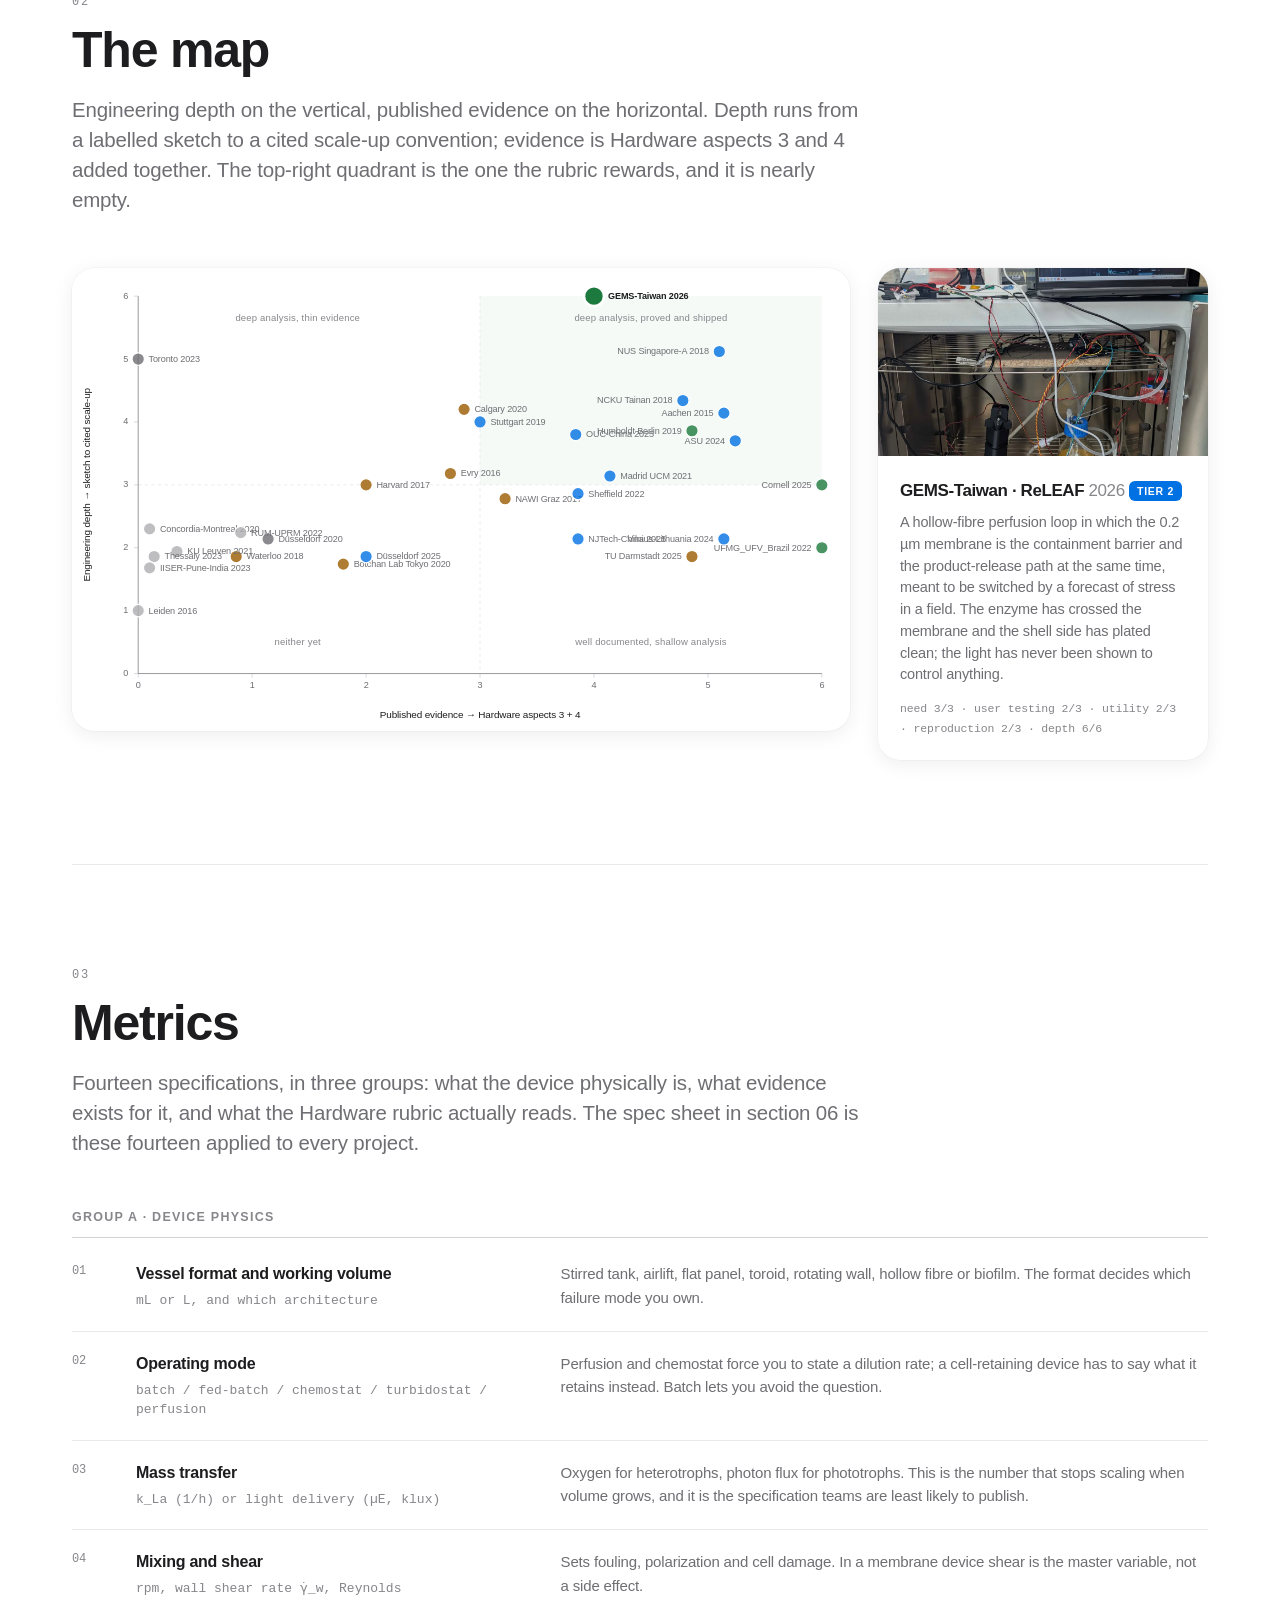
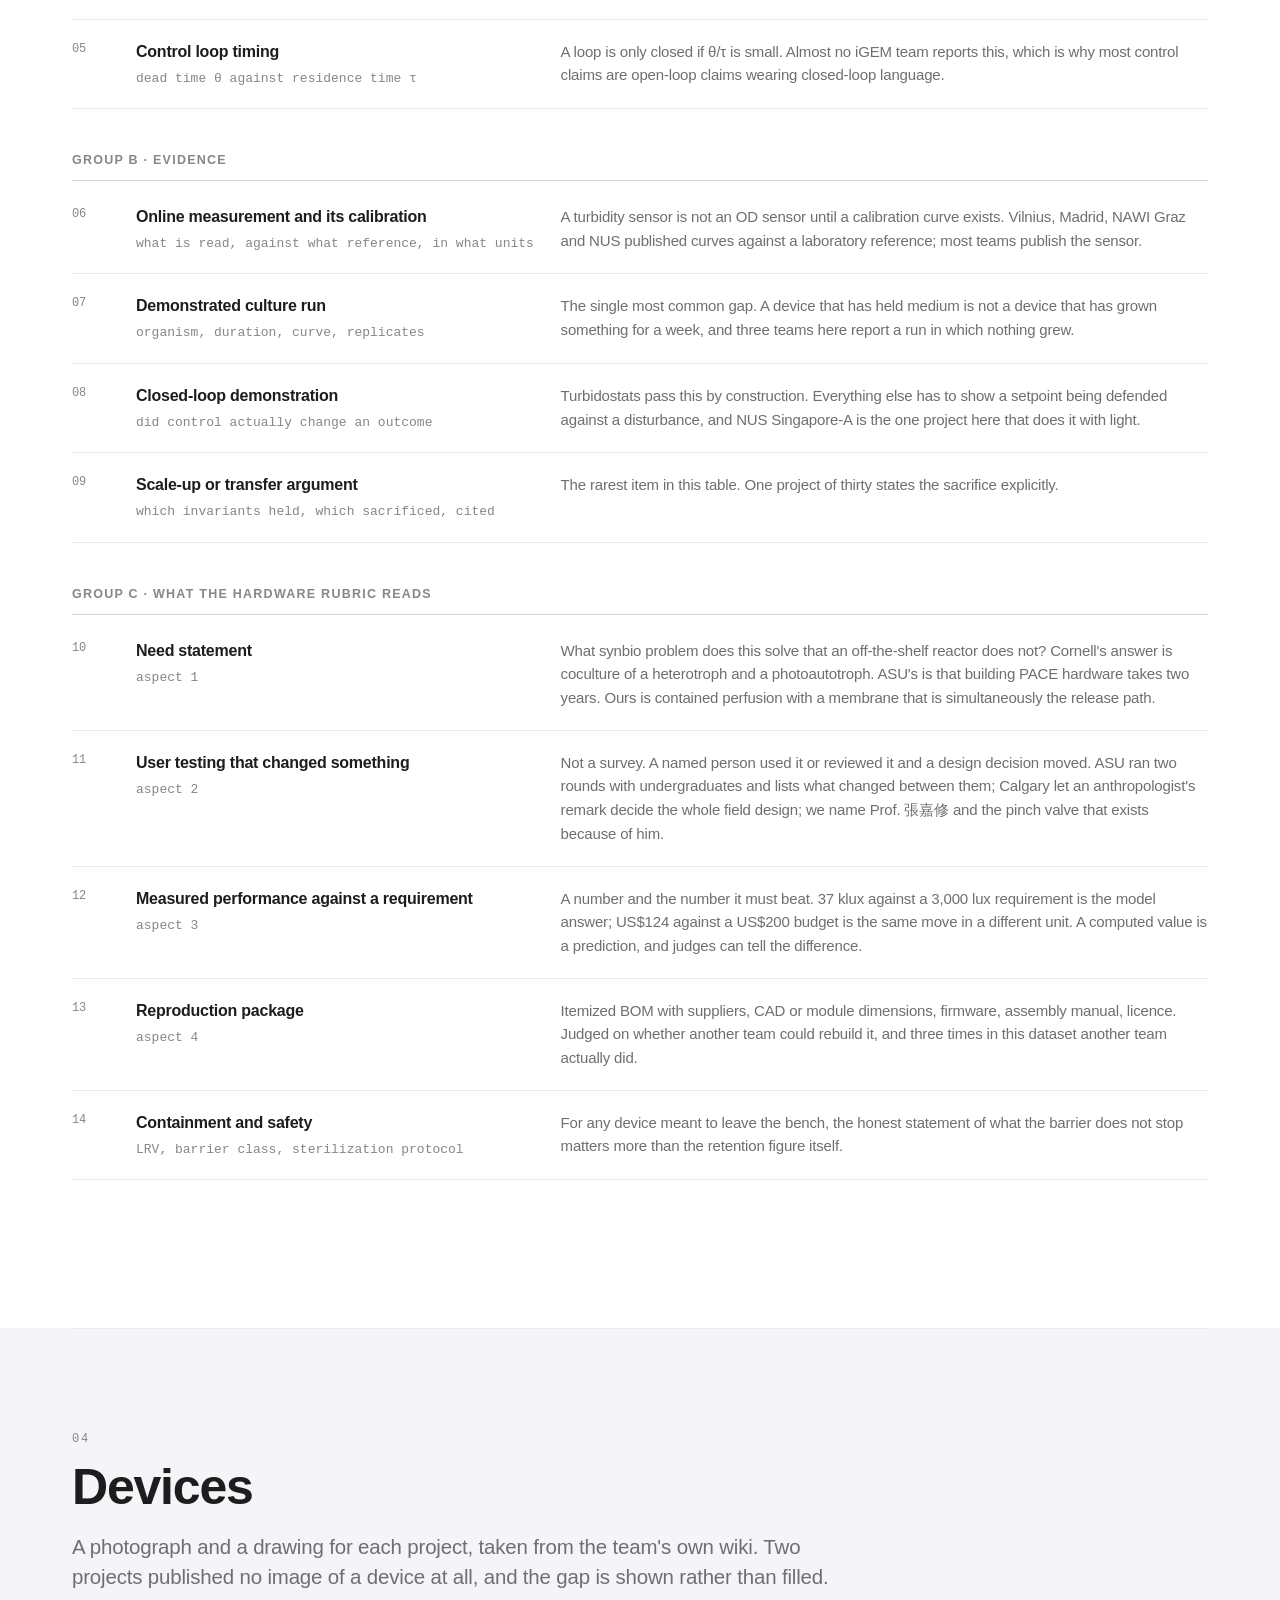
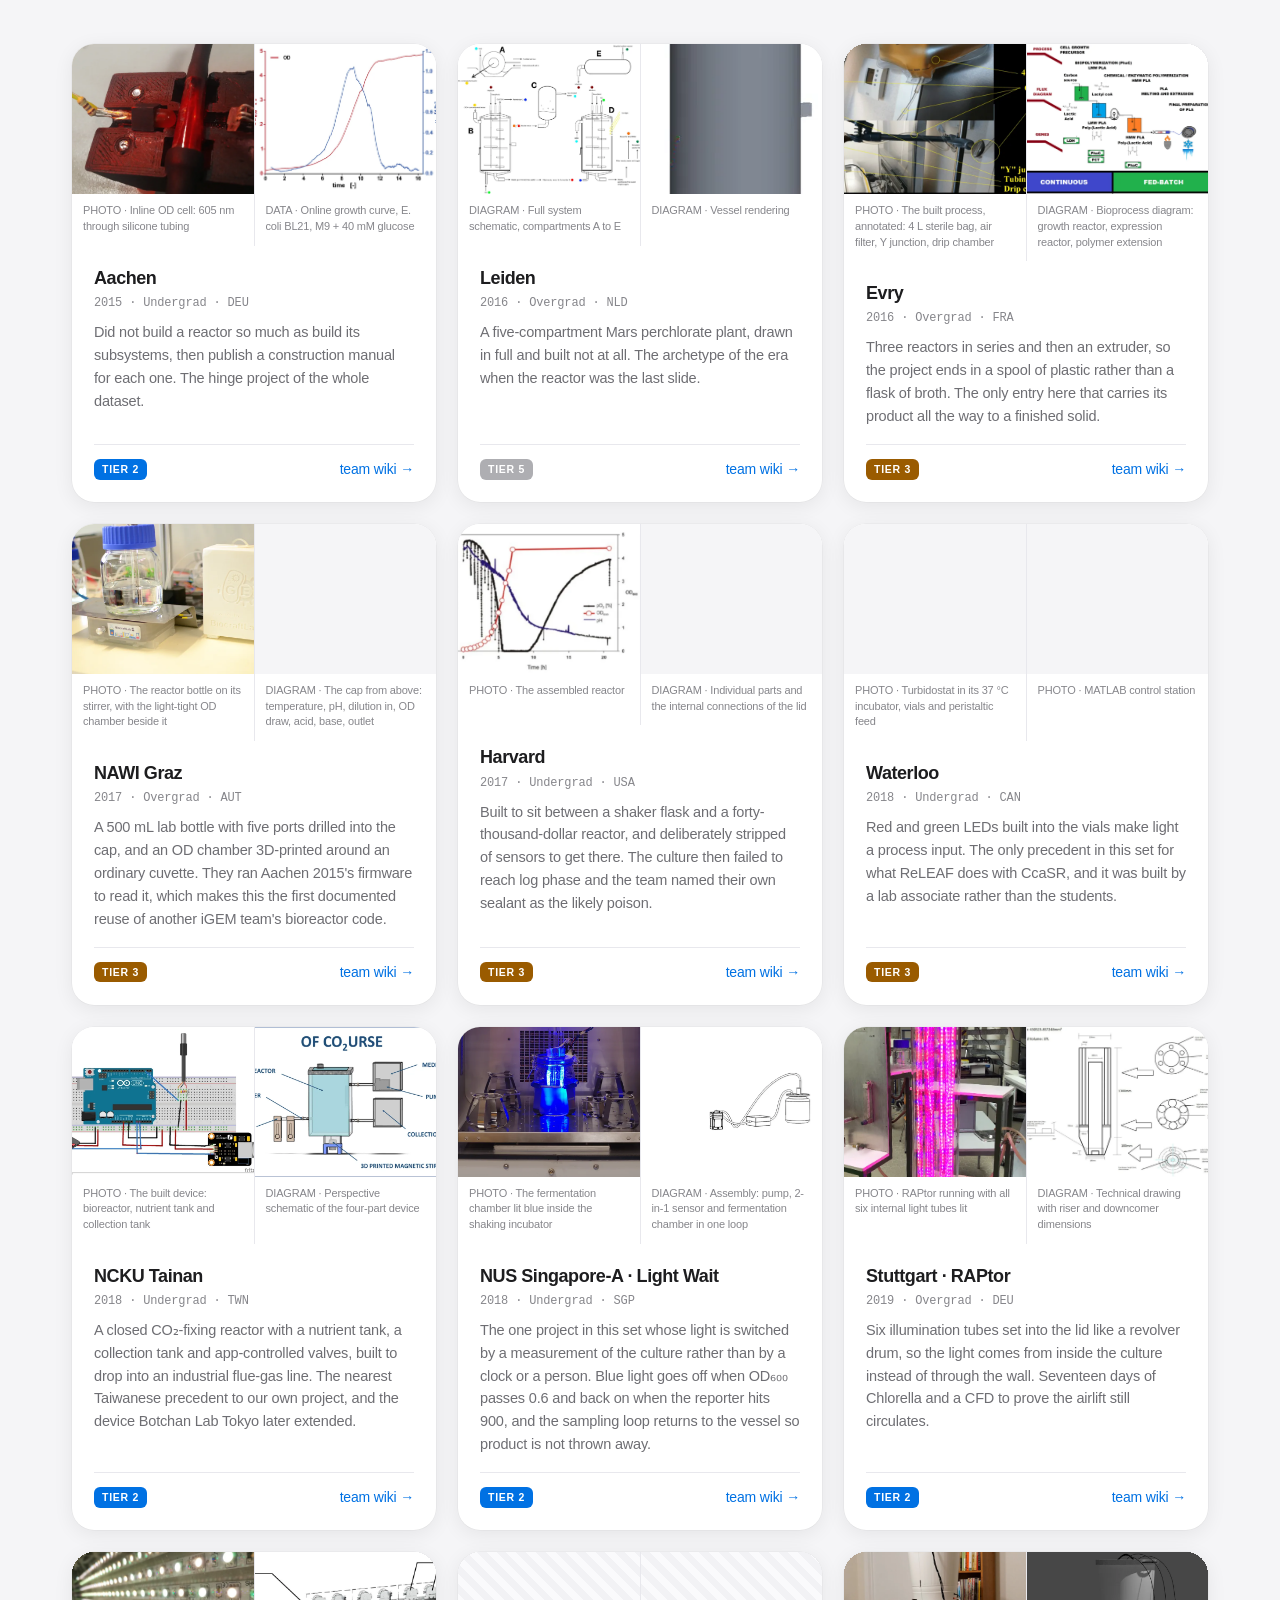
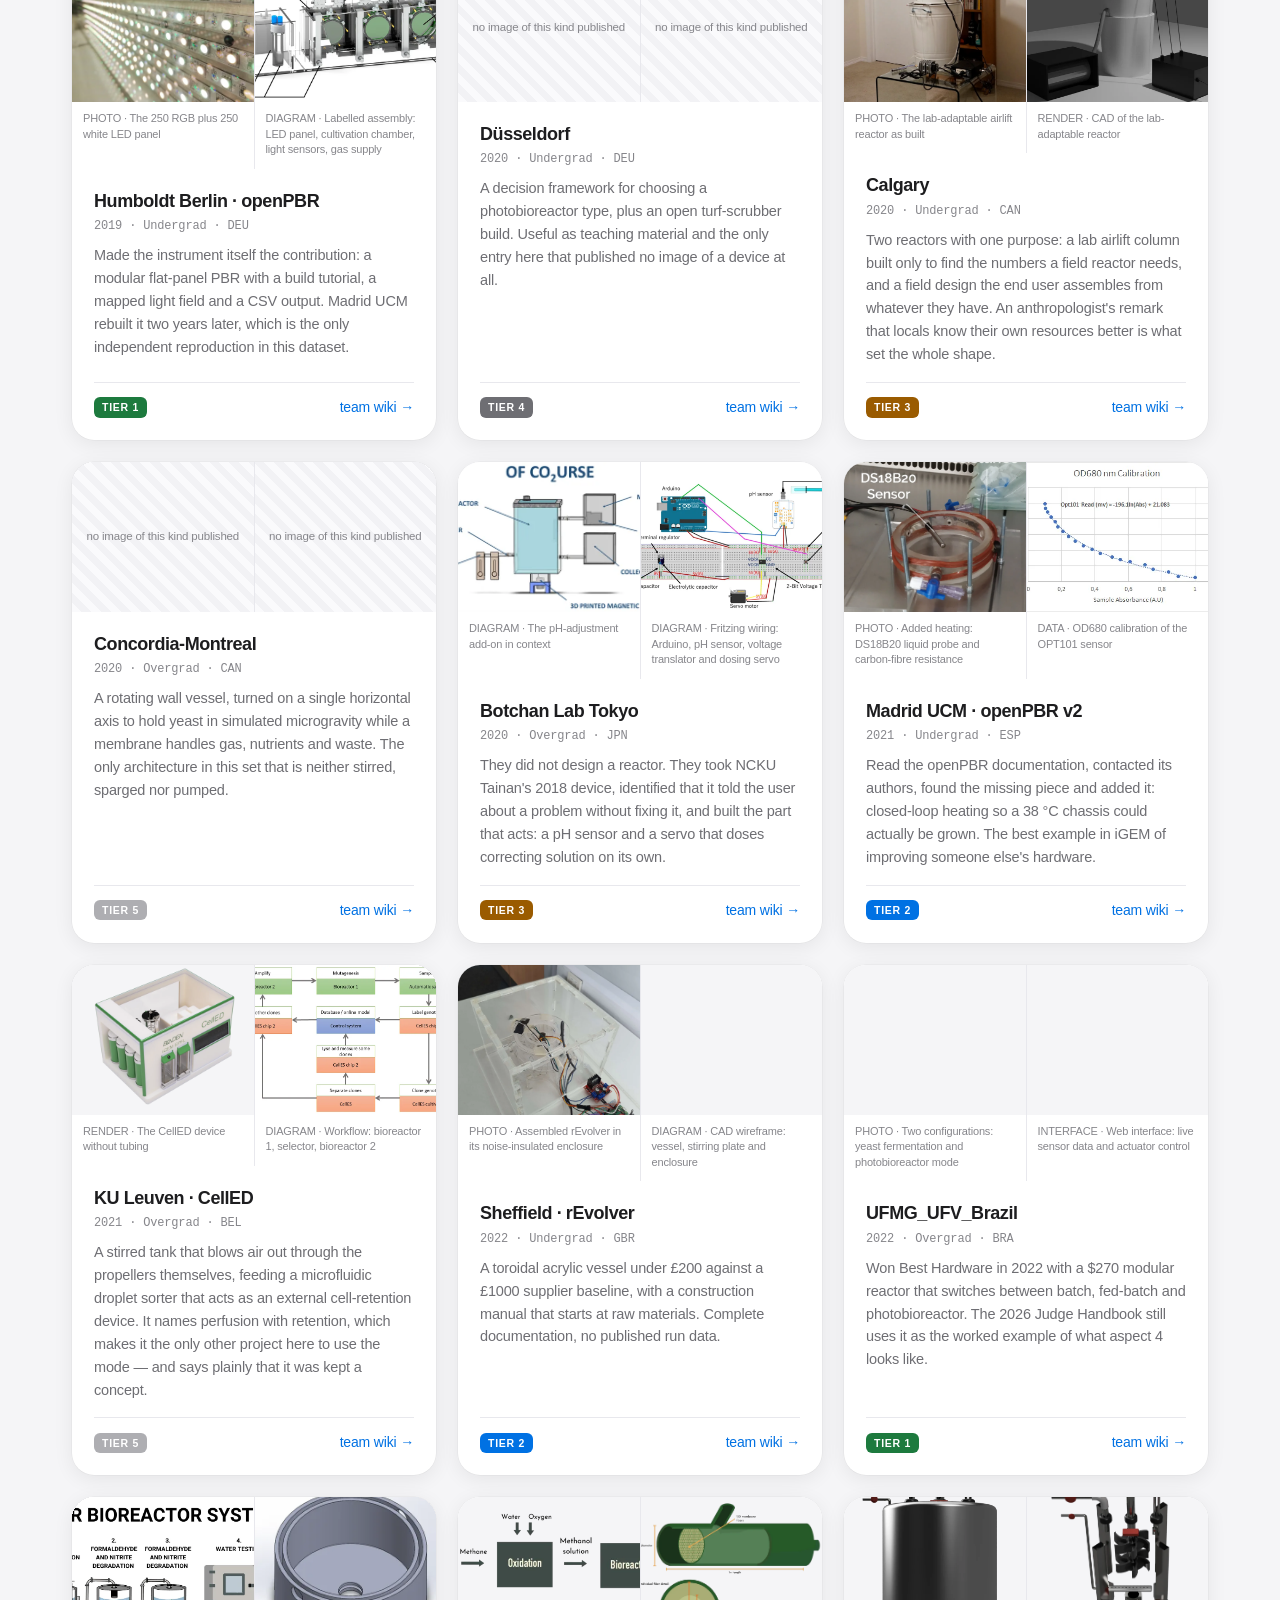
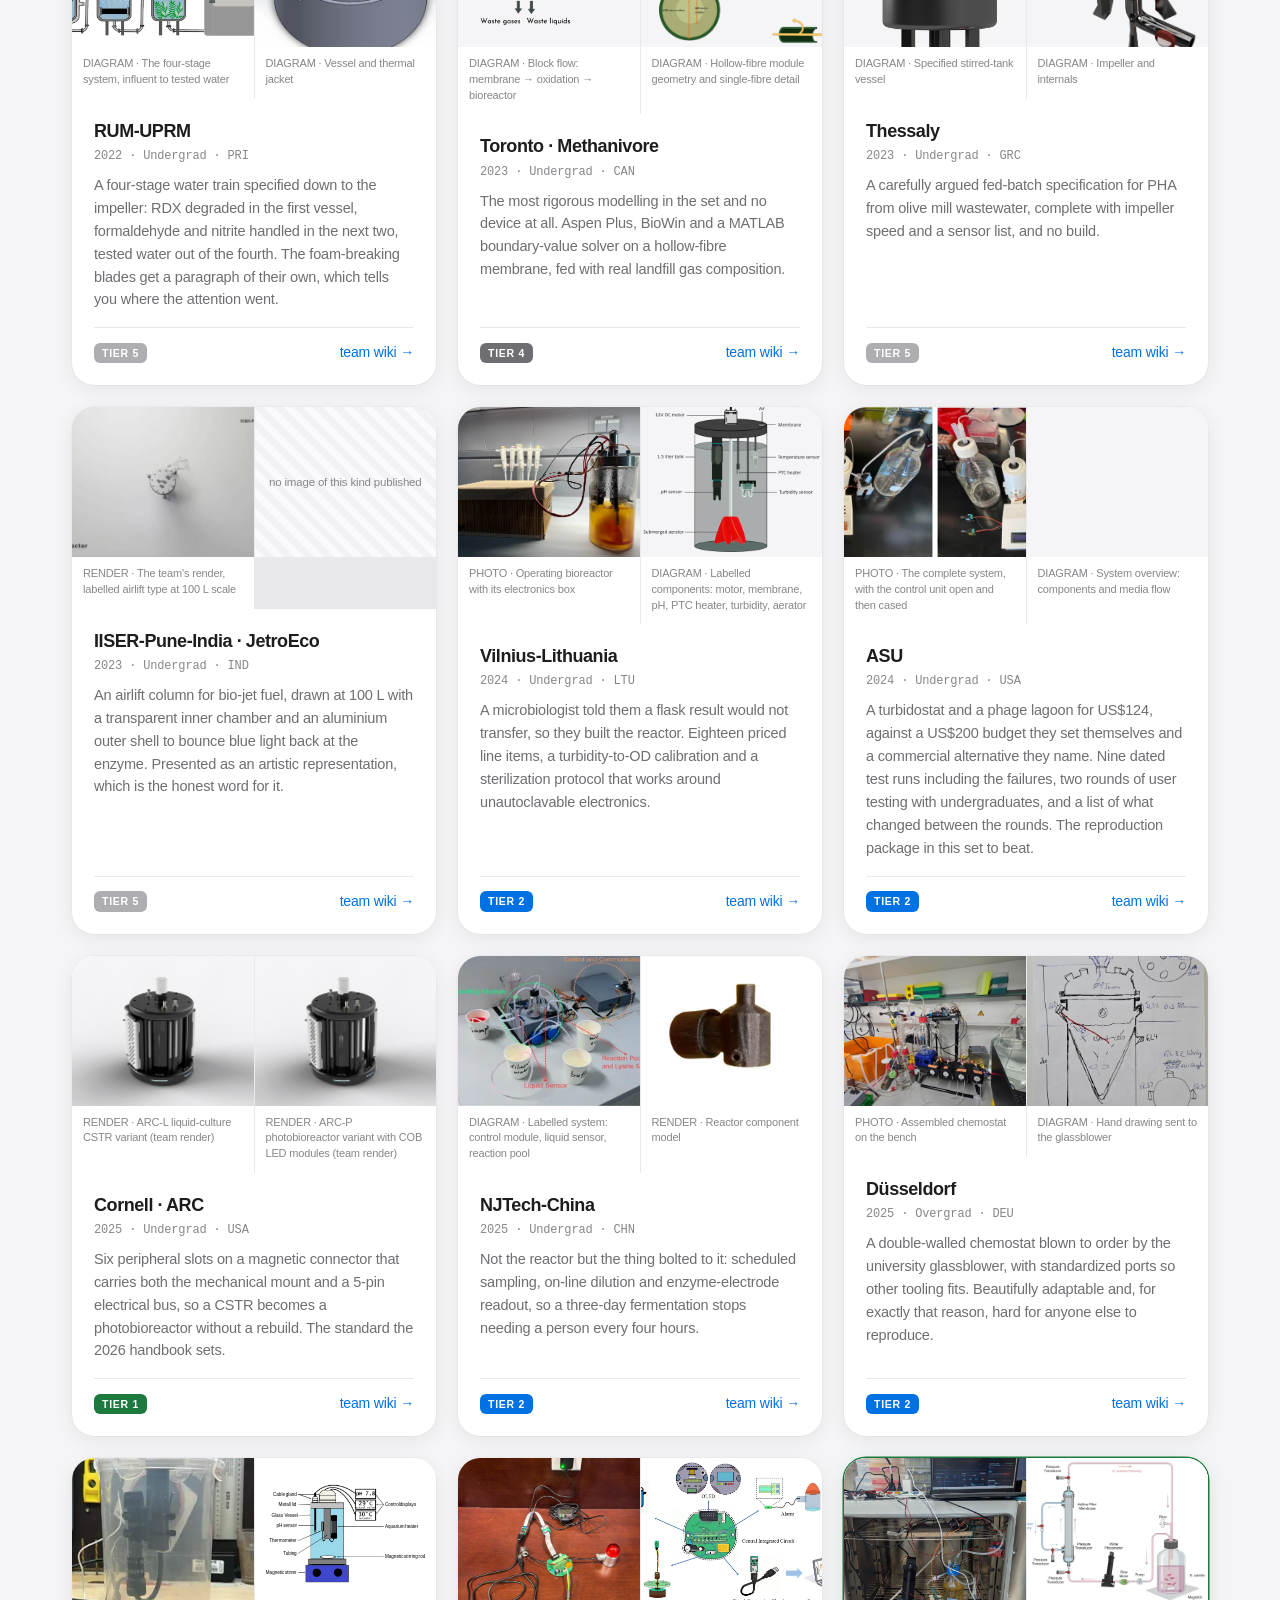
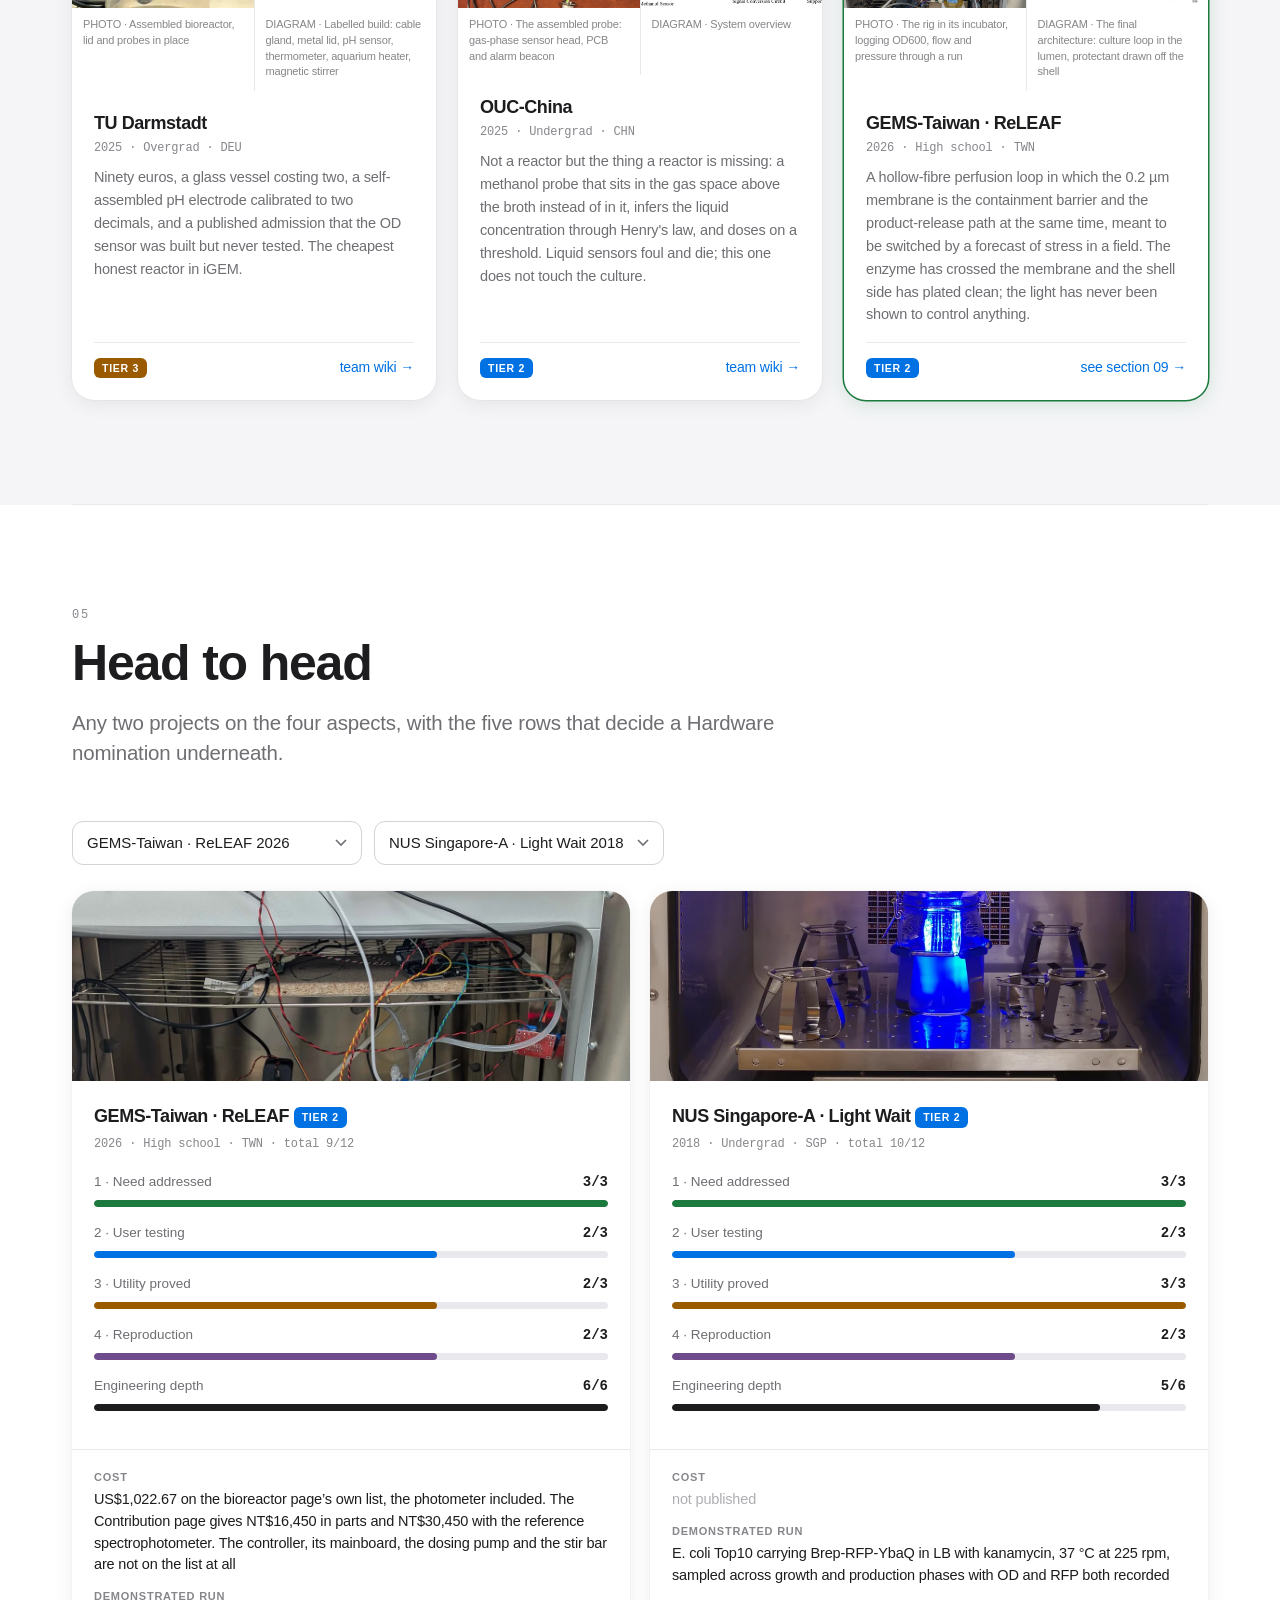
==== commit 79b76126: "Meta description covers the 2026 village read Co-Authored-By: Claude Opus 5 <noreply@anthropic.com>" ====
--- a/index.html
+++ b/index.html
@@ -4,7 +4,7 @@
 <meta charset="utf-8" />
 <meta name="viewport" content="width=device-width, initial-scale=1" />
 <title>iGEM Bioreactor Landscape, 2015–2026 · GEMS-Taiwan</title>
-<meta name="description" content="A competitive audit of thirty iGEM bioreactor and fermentation-hardware projects, 2015 to 2026, compared on one spec sheet with device photographs, a positioning map and a five-tier ranking. Bilingual English / 繁體中文." />
+<meta name="description" content="A competitive audit of thirty iGEM bioreactor and fermentation-hardware projects, 2015 to 2026, plus a team-by-team read of all fifty-eight 2026 Biomanufacturing teams. One spec sheet, device photographs, a positioning map and a five-tier ranking — with what each claim does not establish stated beside it. Bilingual English / 繁體中文." />
 <link rel="icon" href="data:image/svg+xml,%3Csvg xmlns='http://www.w3.org/2000/svg' viewBox='0 0 32 32'%3E%3Crect width='32' height='32' rx='8' fill='%23fff'/%3E%3Ccircle cx='16' cy='16' r='9' fill='none' stroke='%231d1d1f' stroke-width='2'/%3E%3Ccircle cx='16' cy='16' r='3.4' fill='%230071e3'/%3E%3C/svg%3E" />
 <link rel="stylesheet" href="assets/app.css" />
 </head>
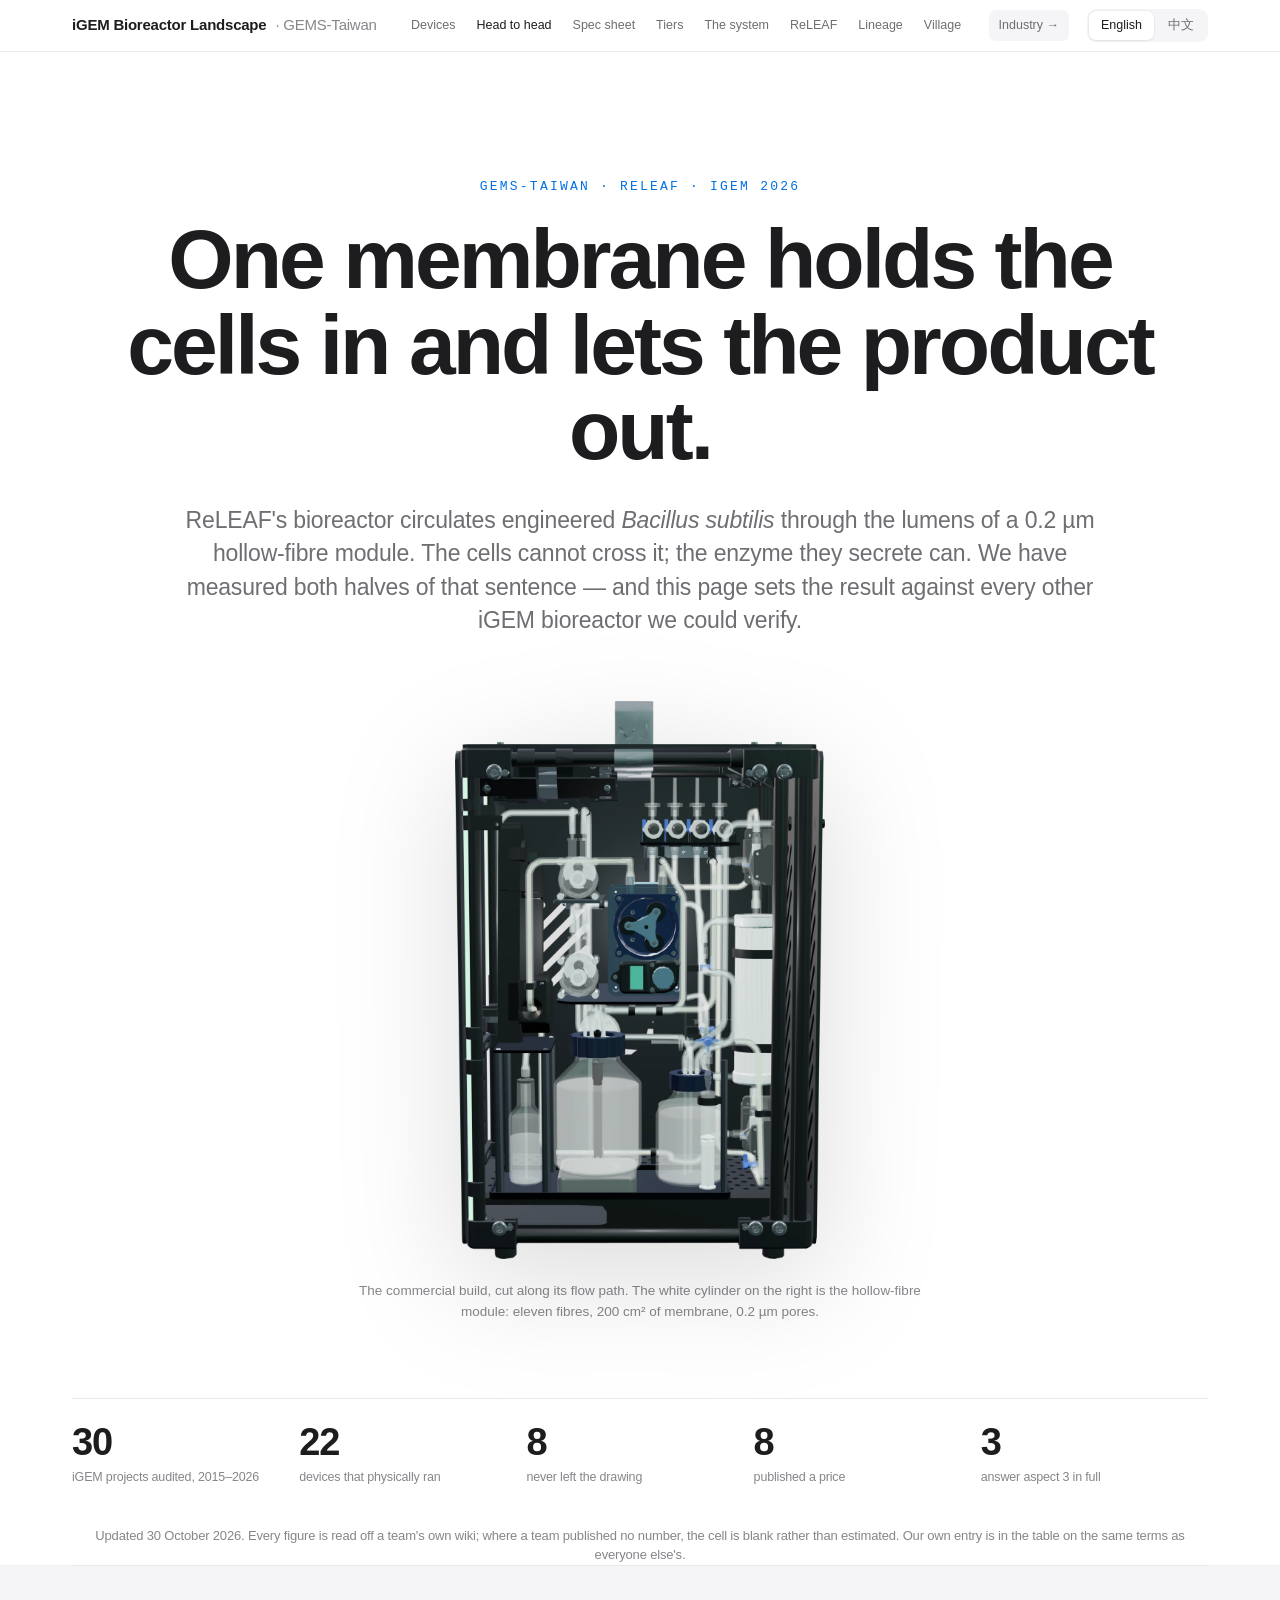
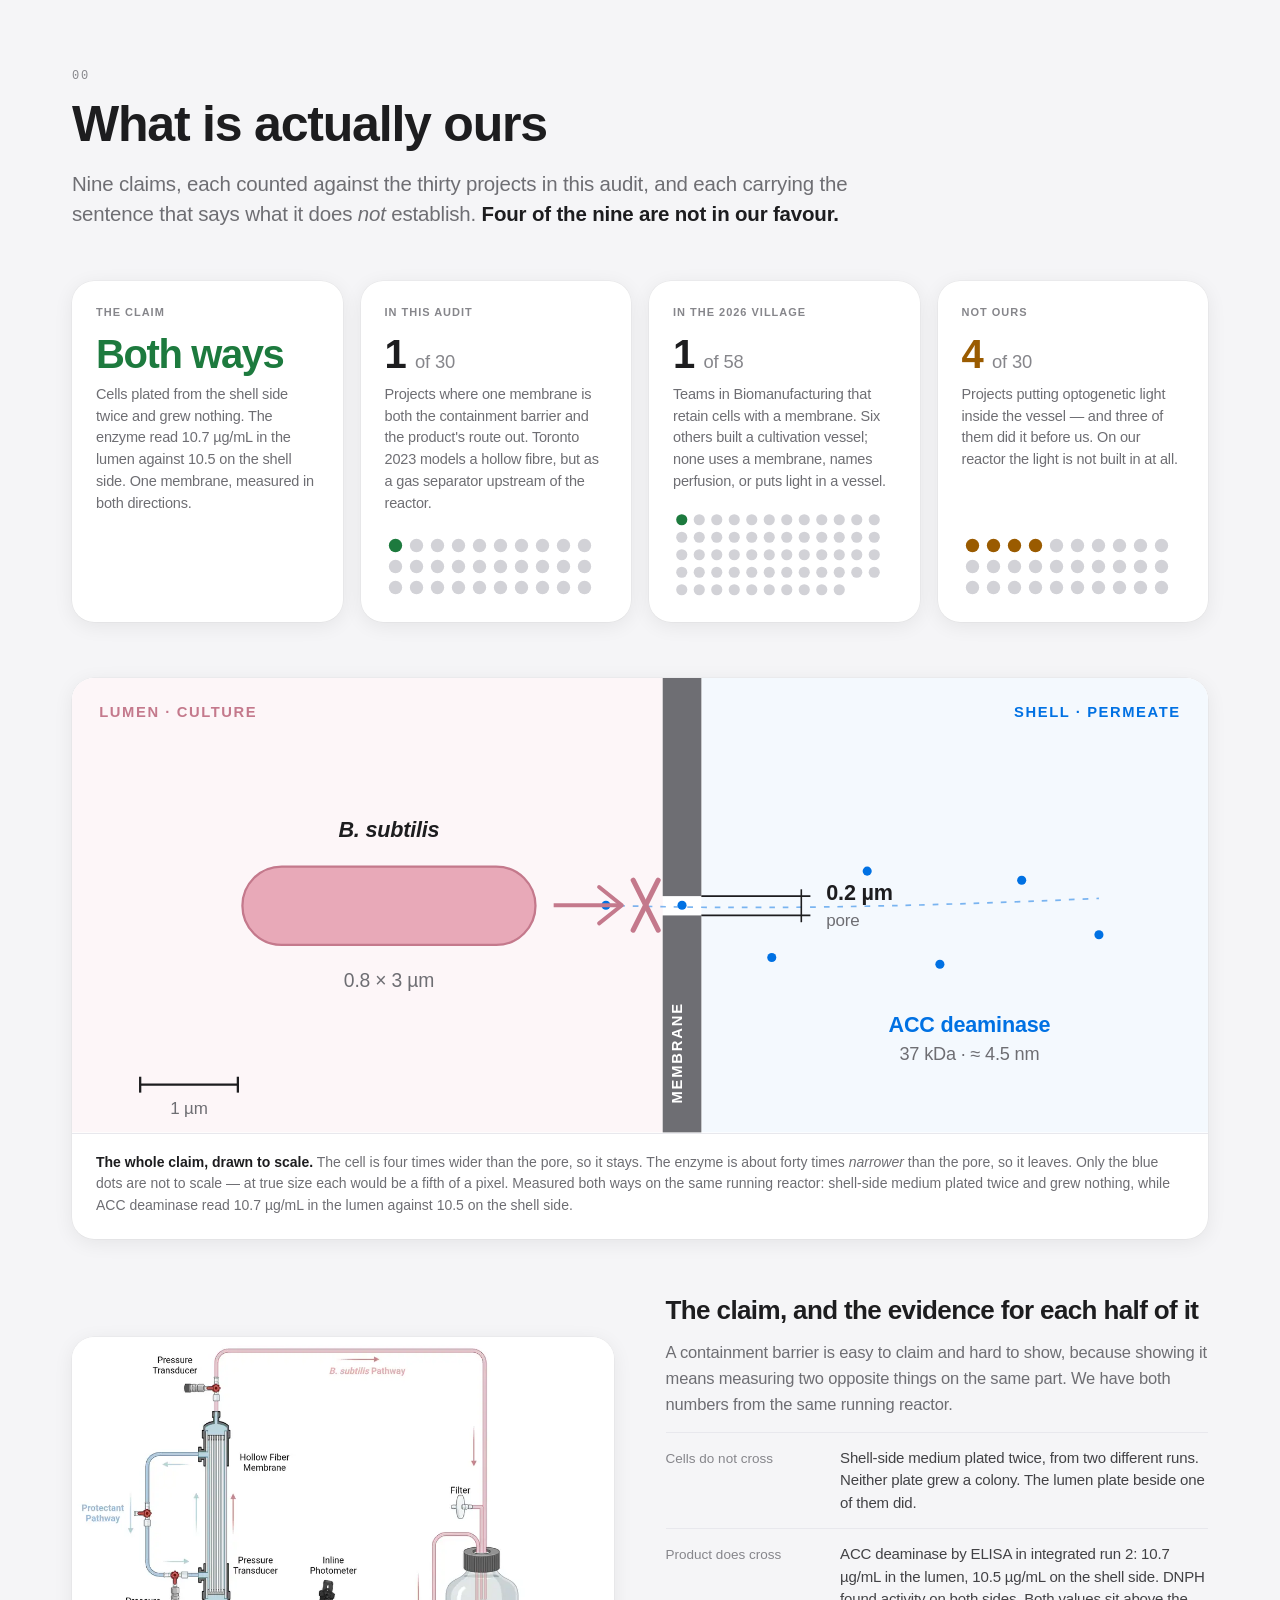
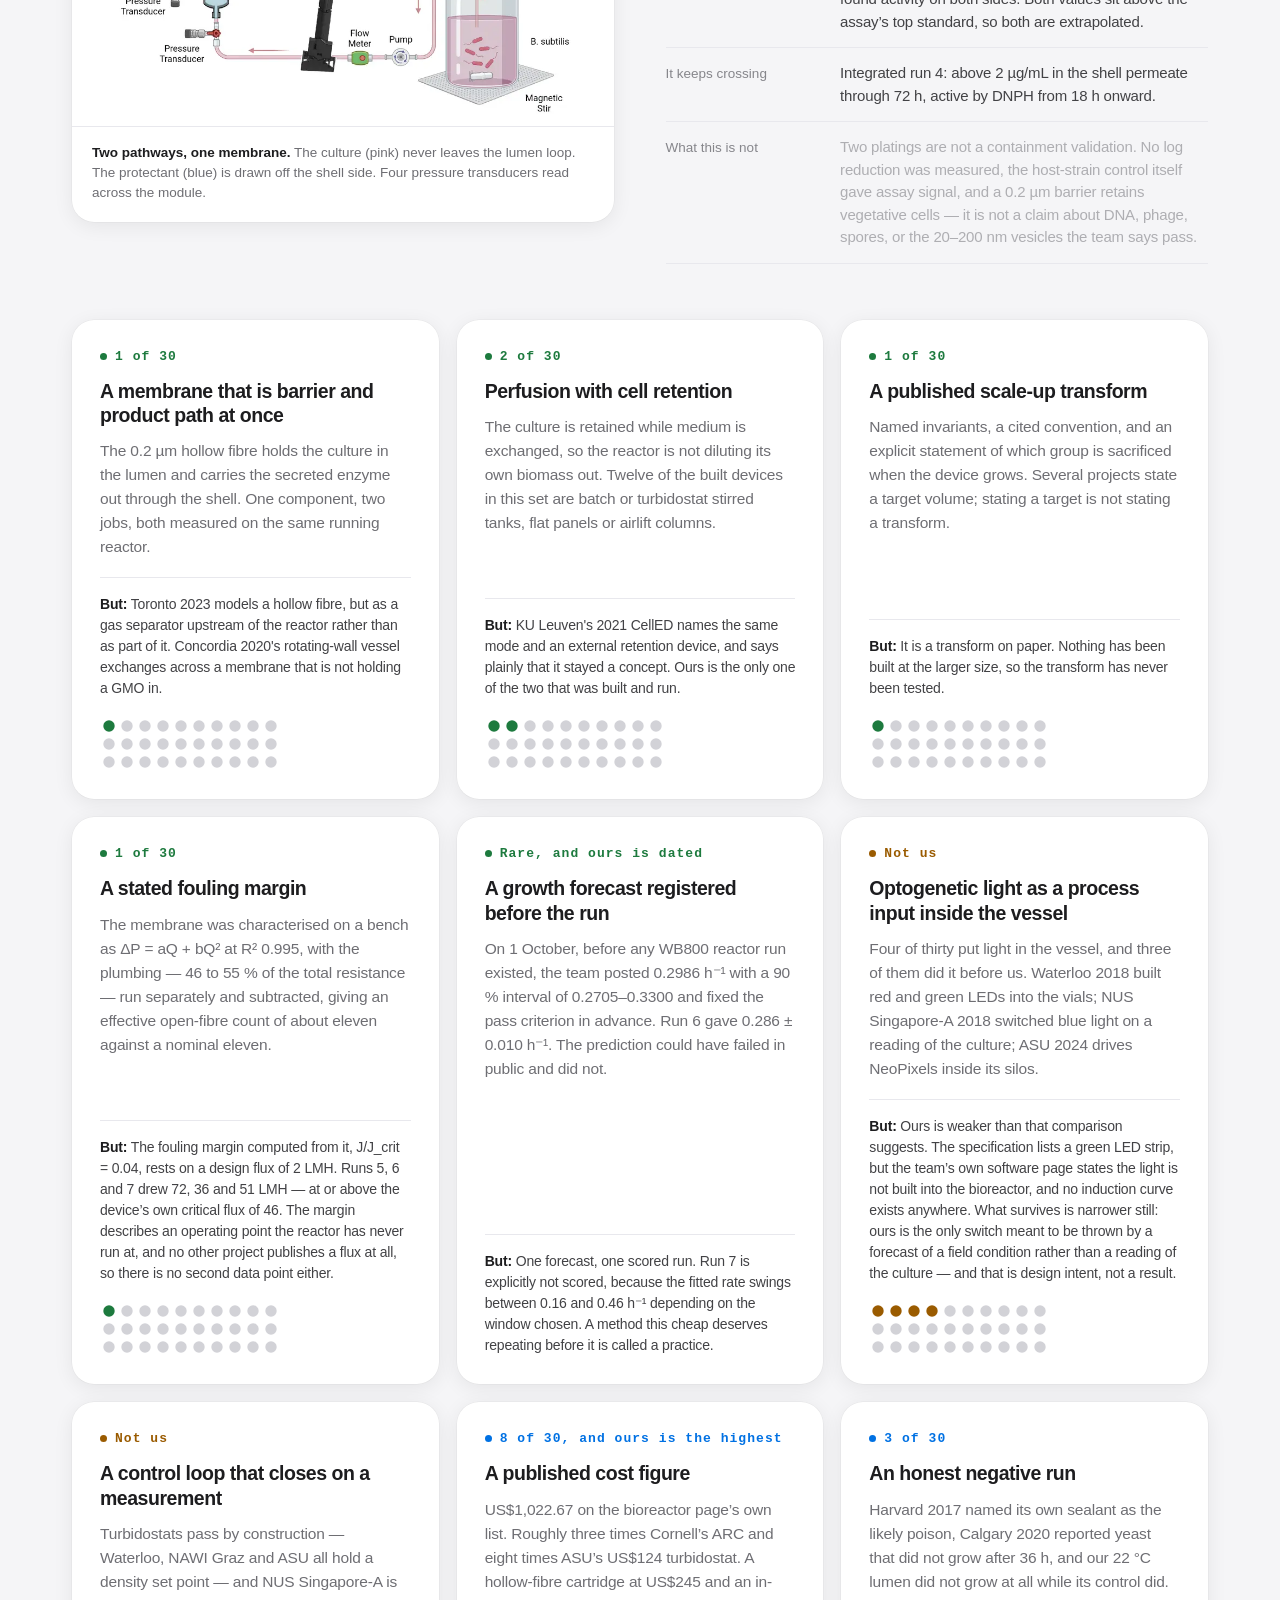
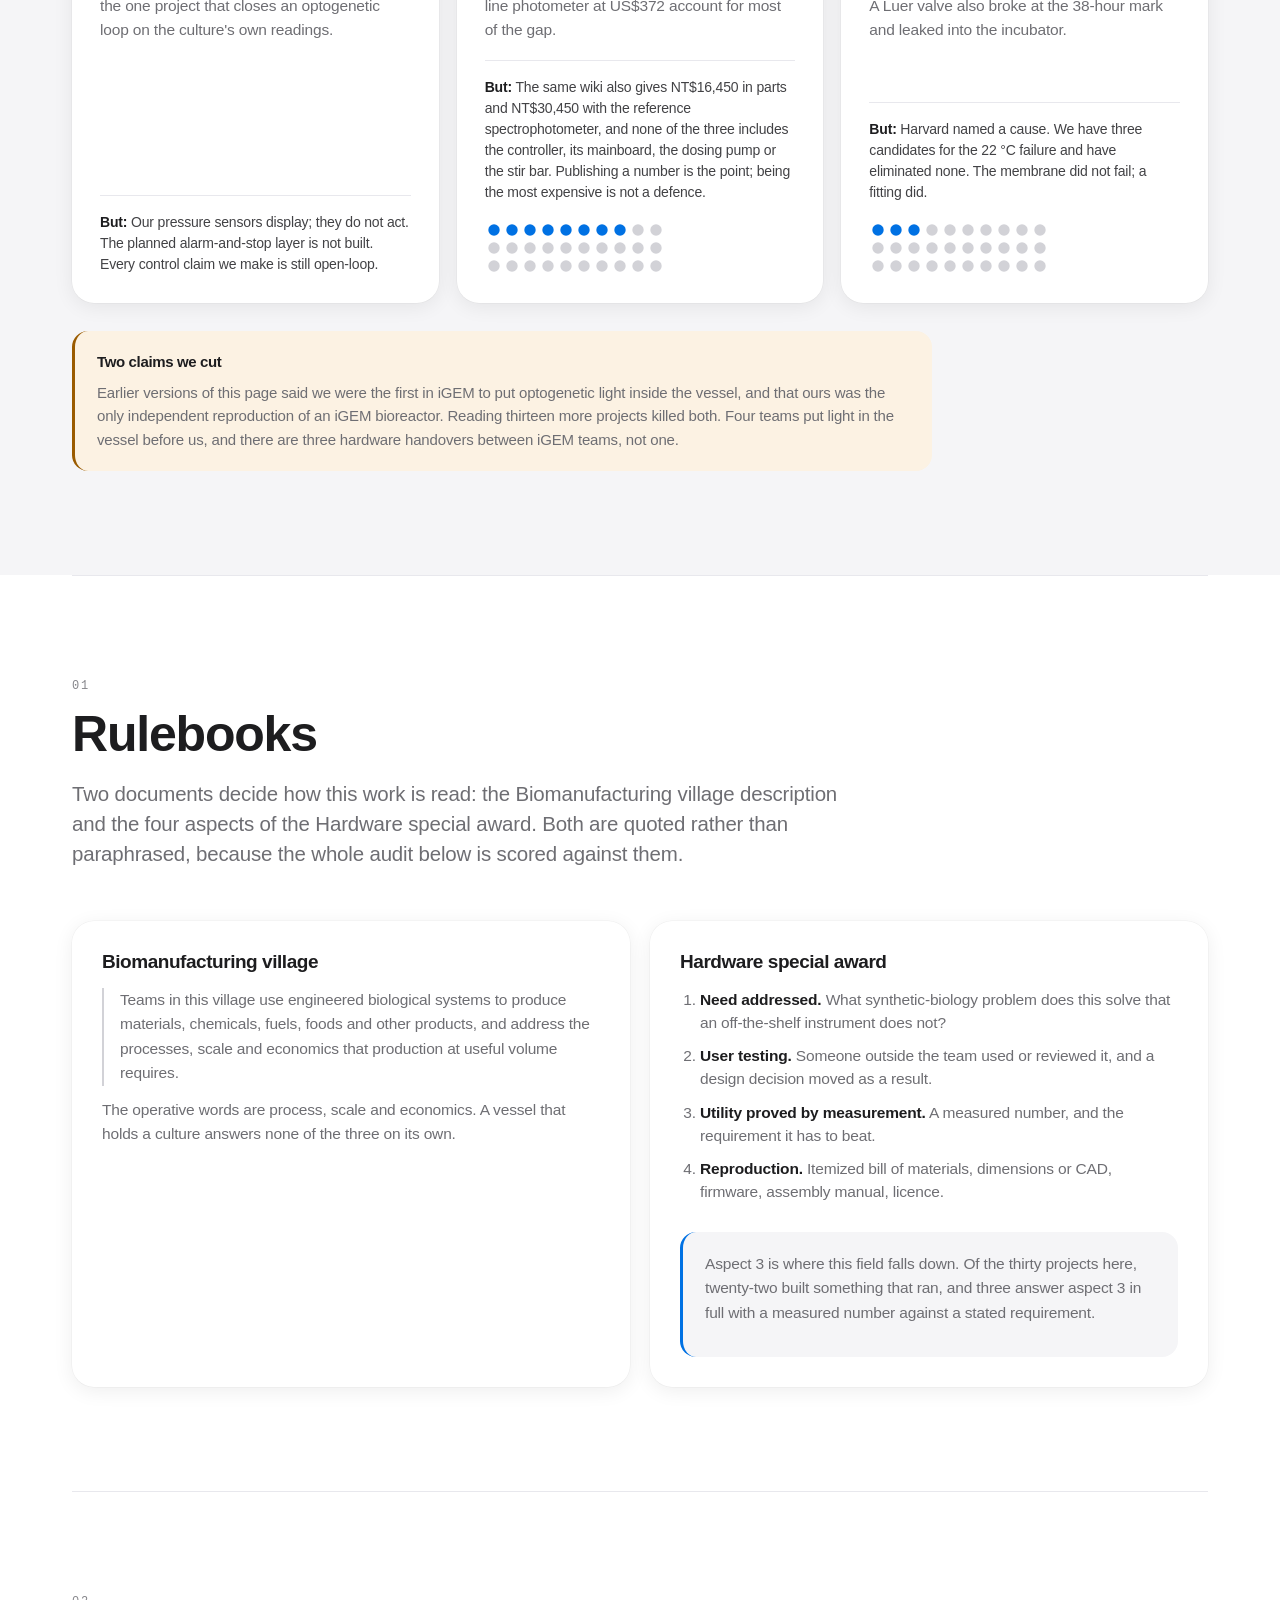
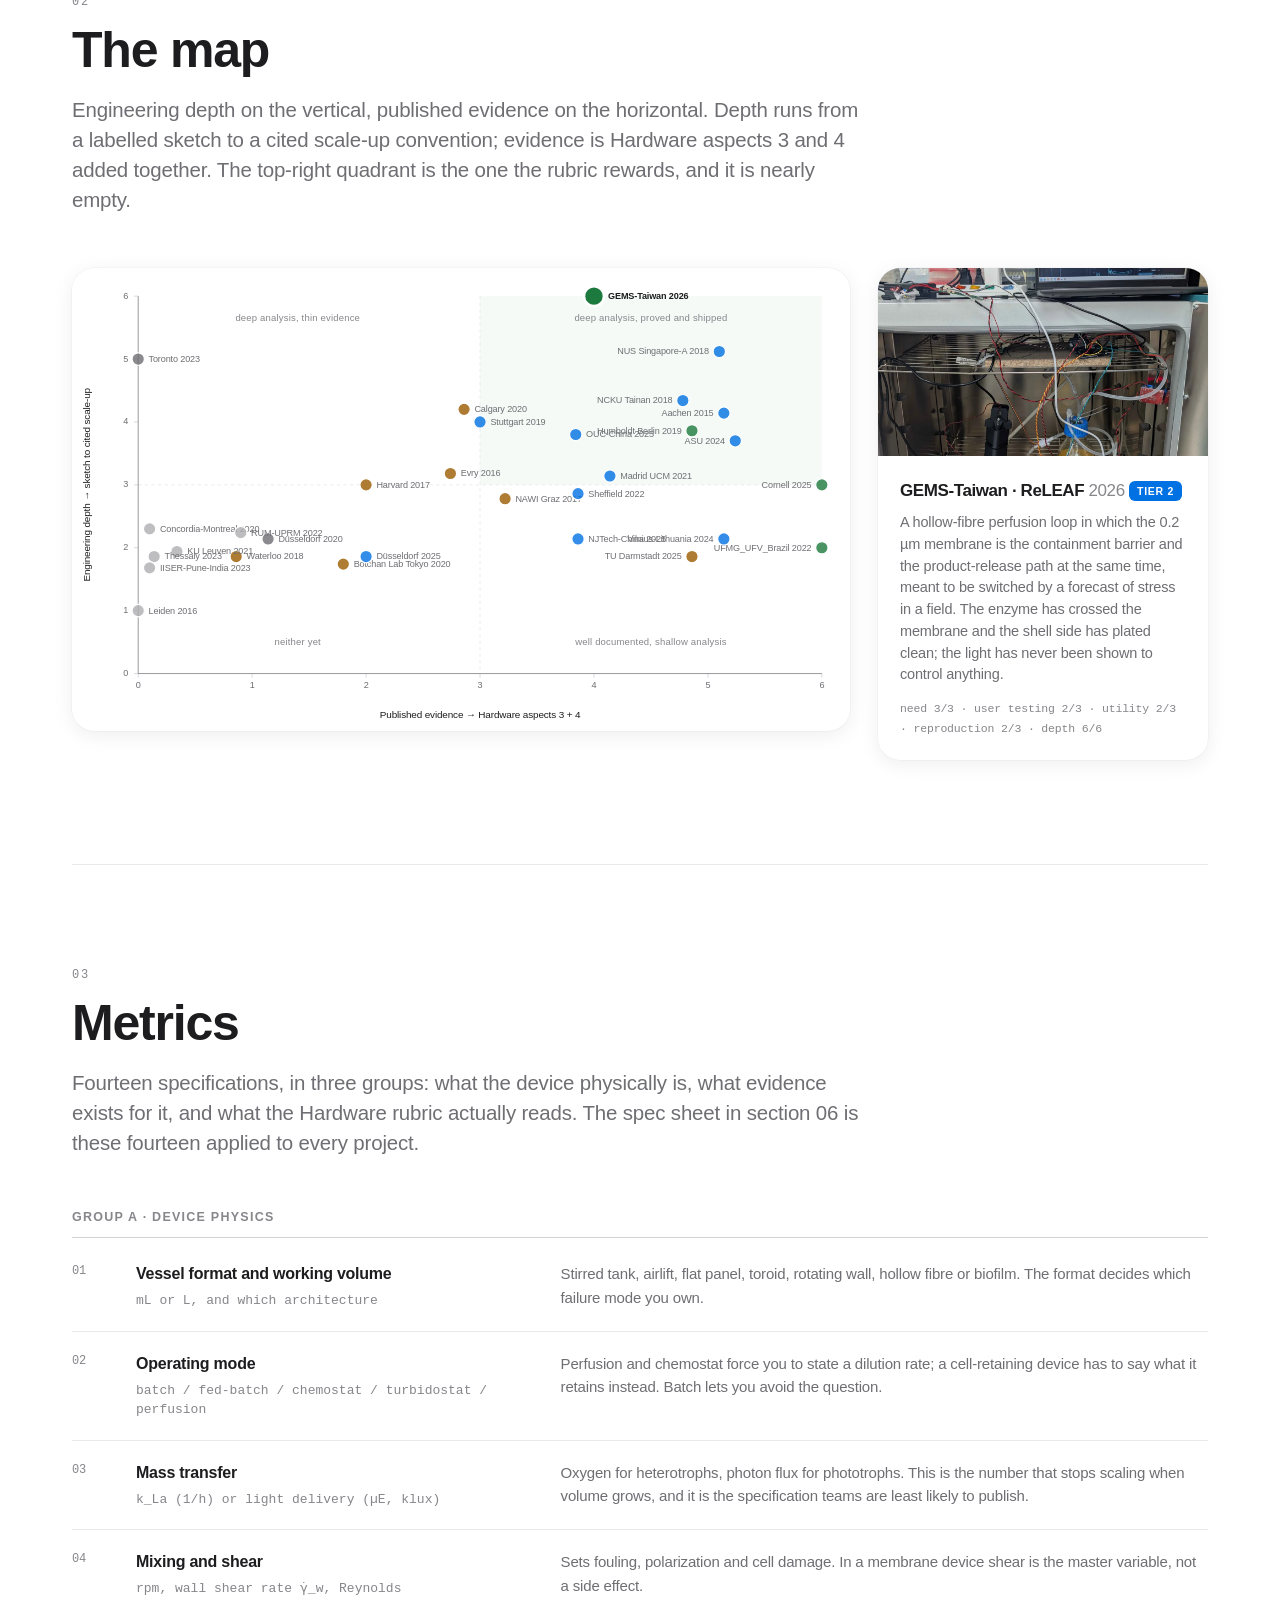
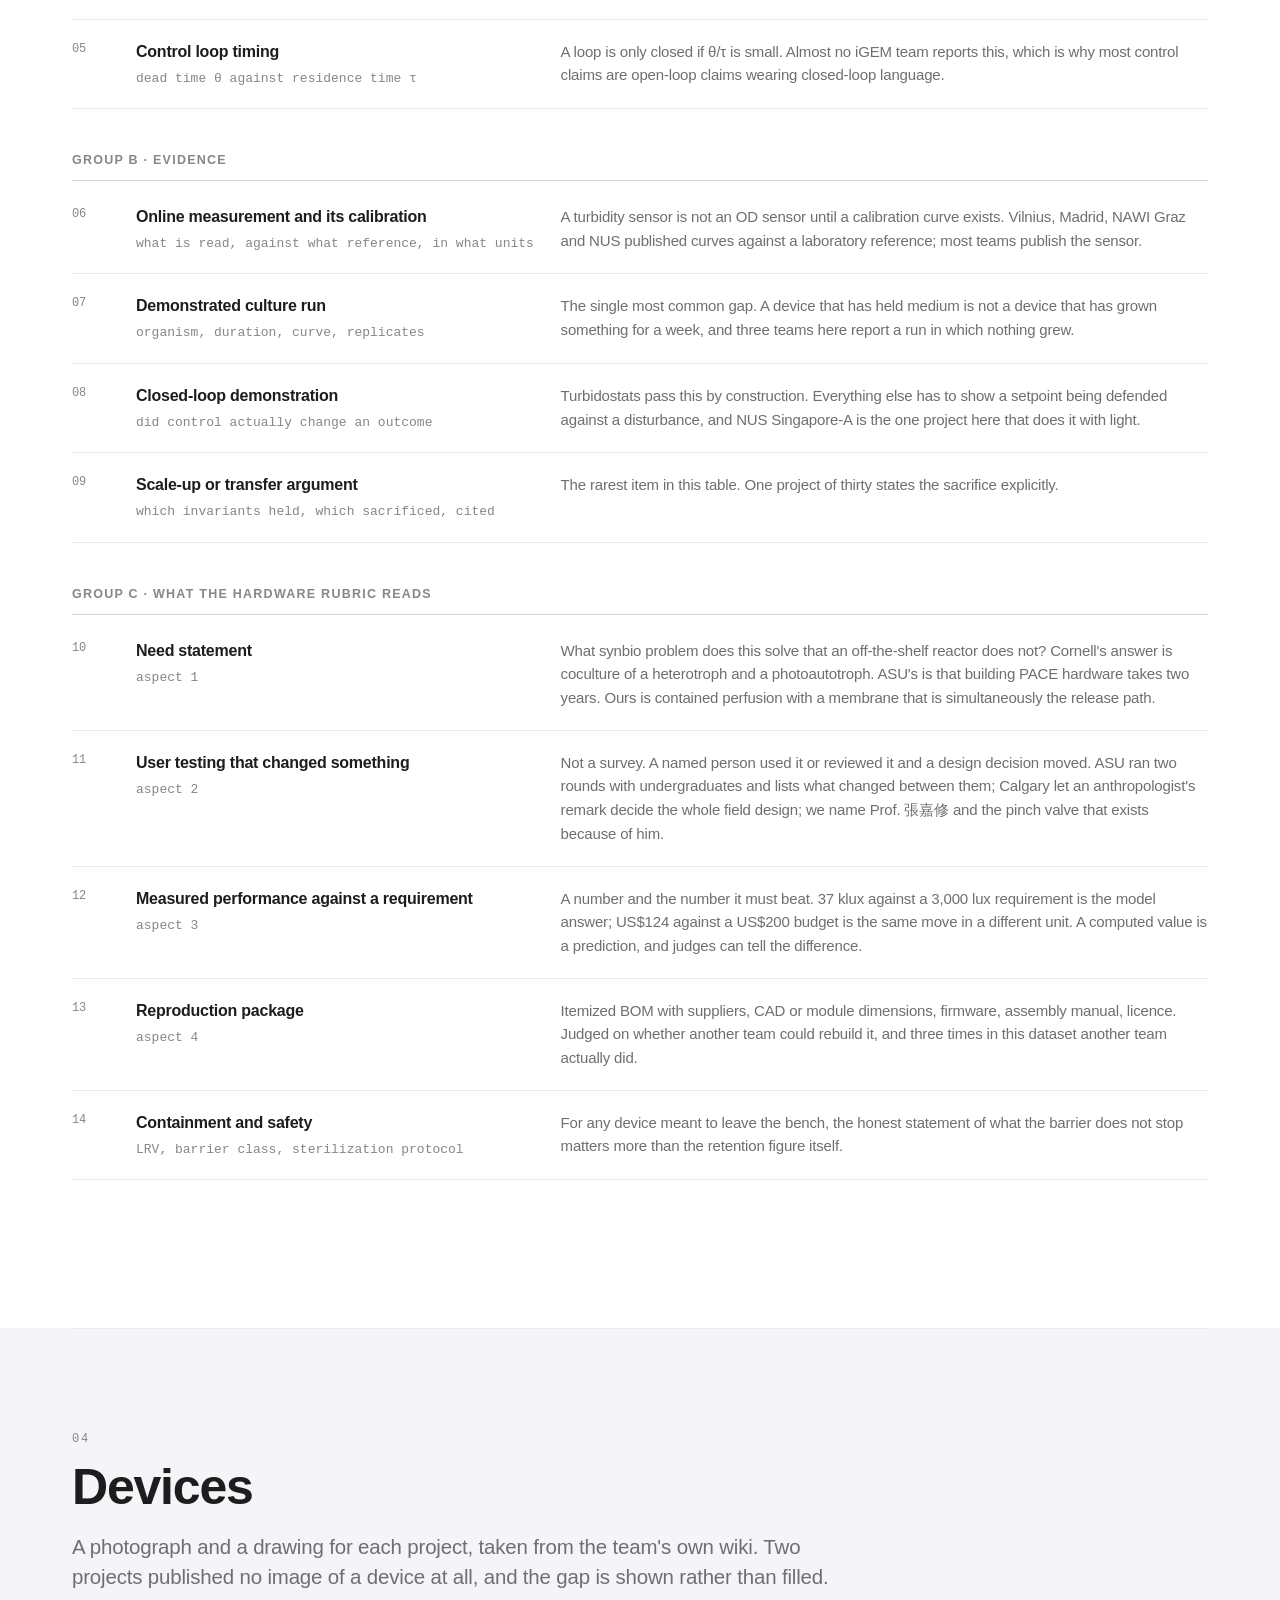
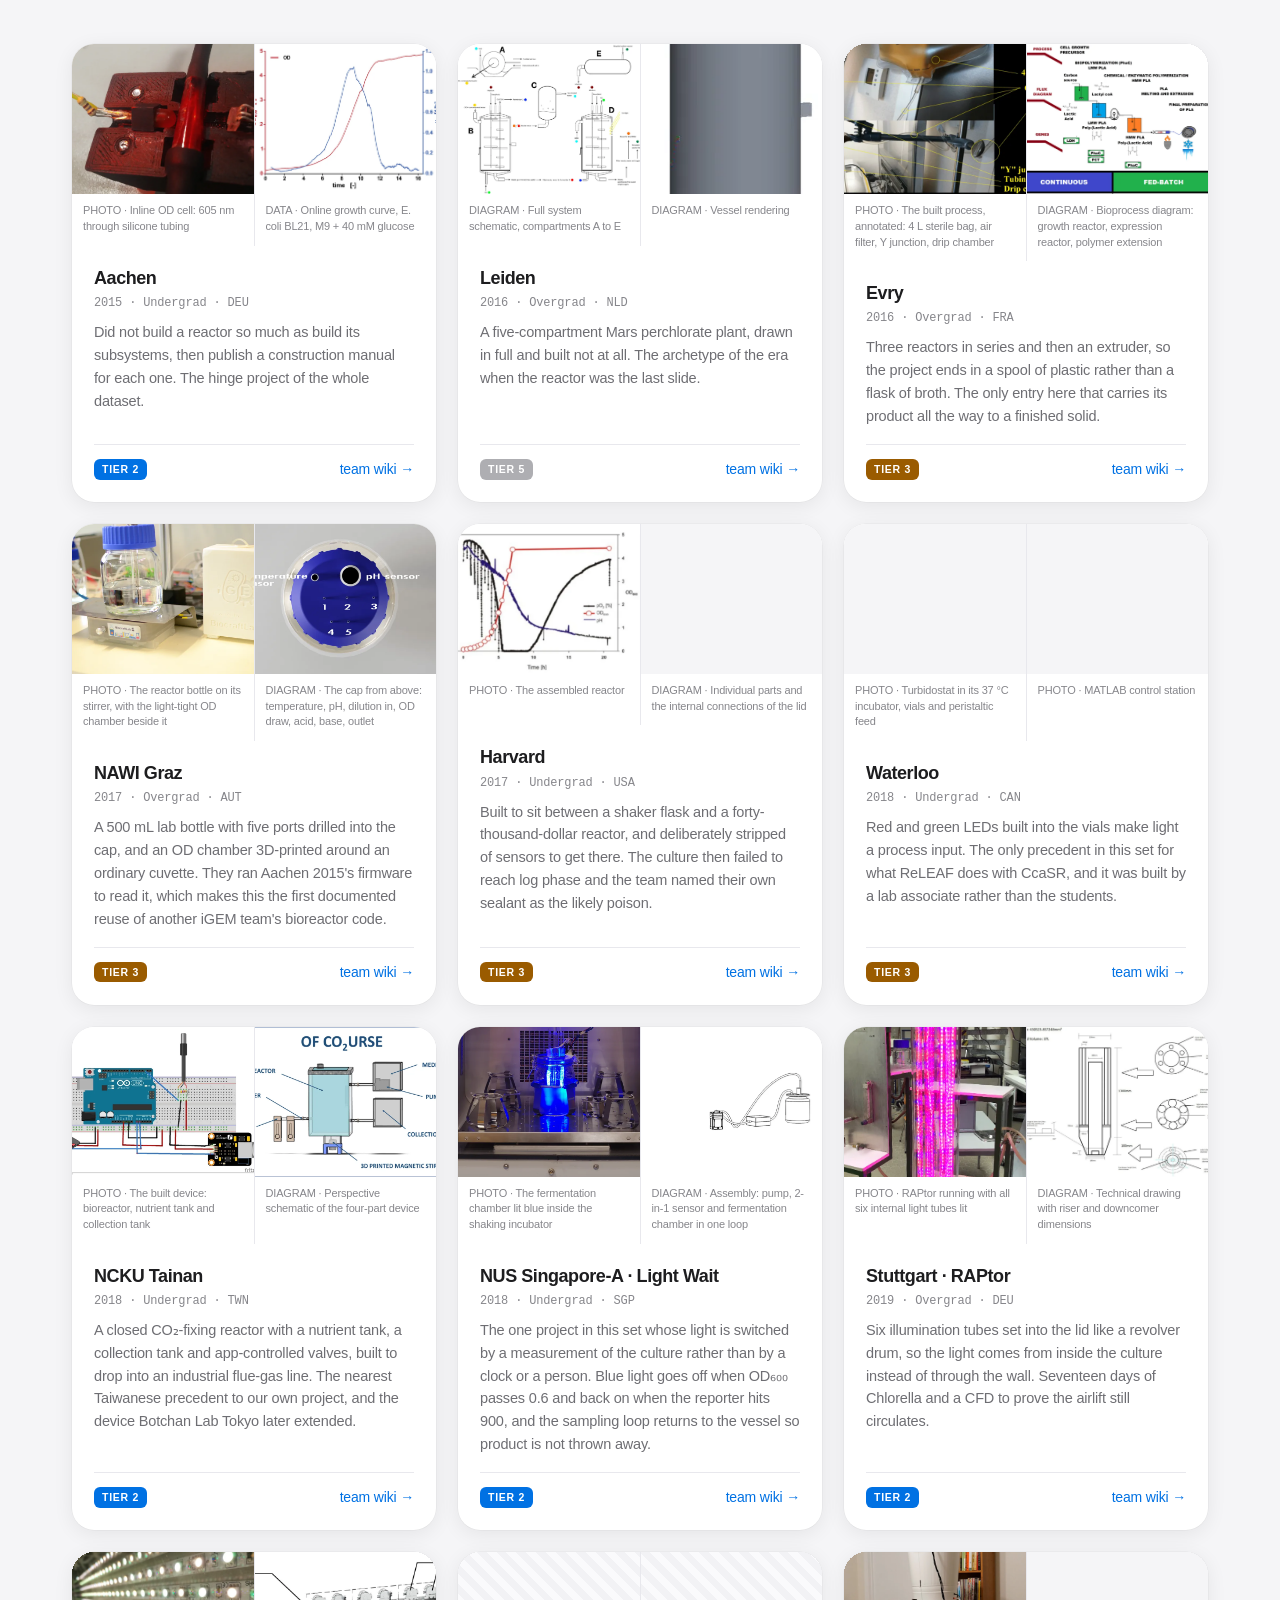
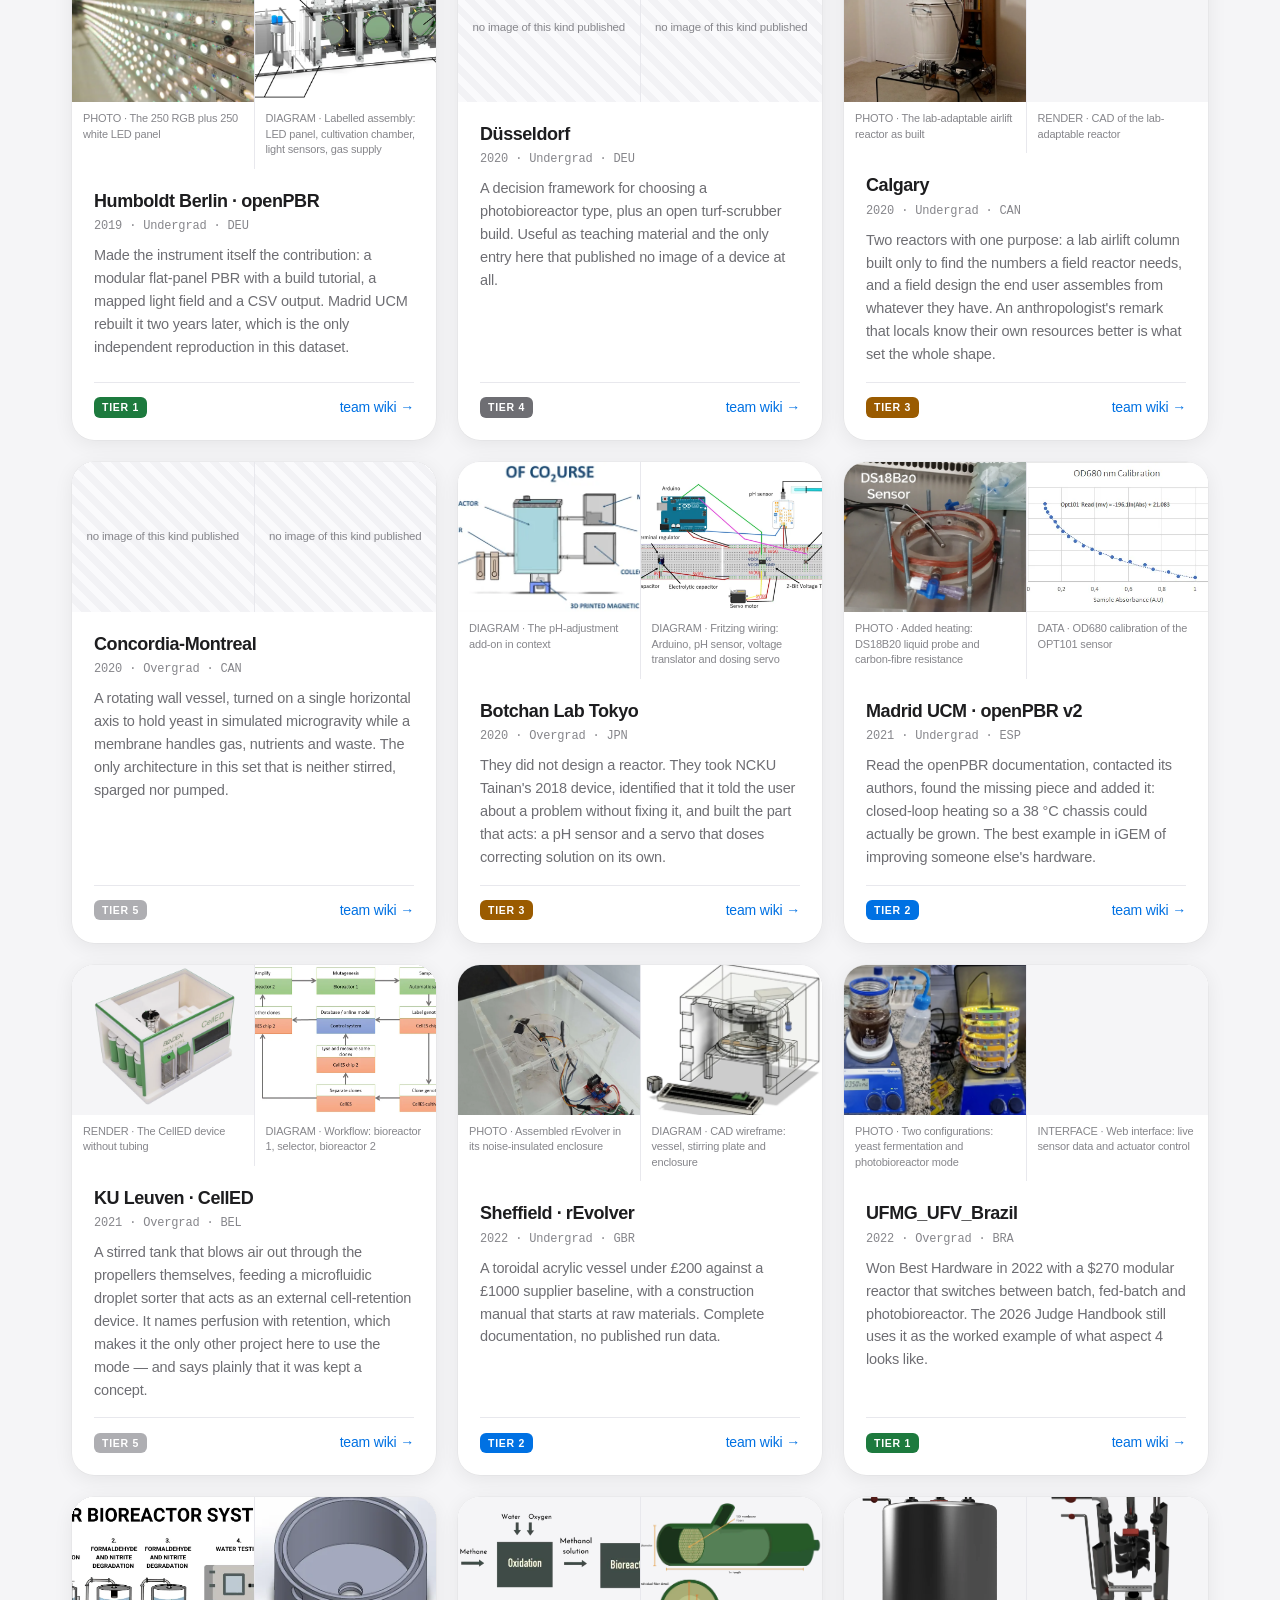
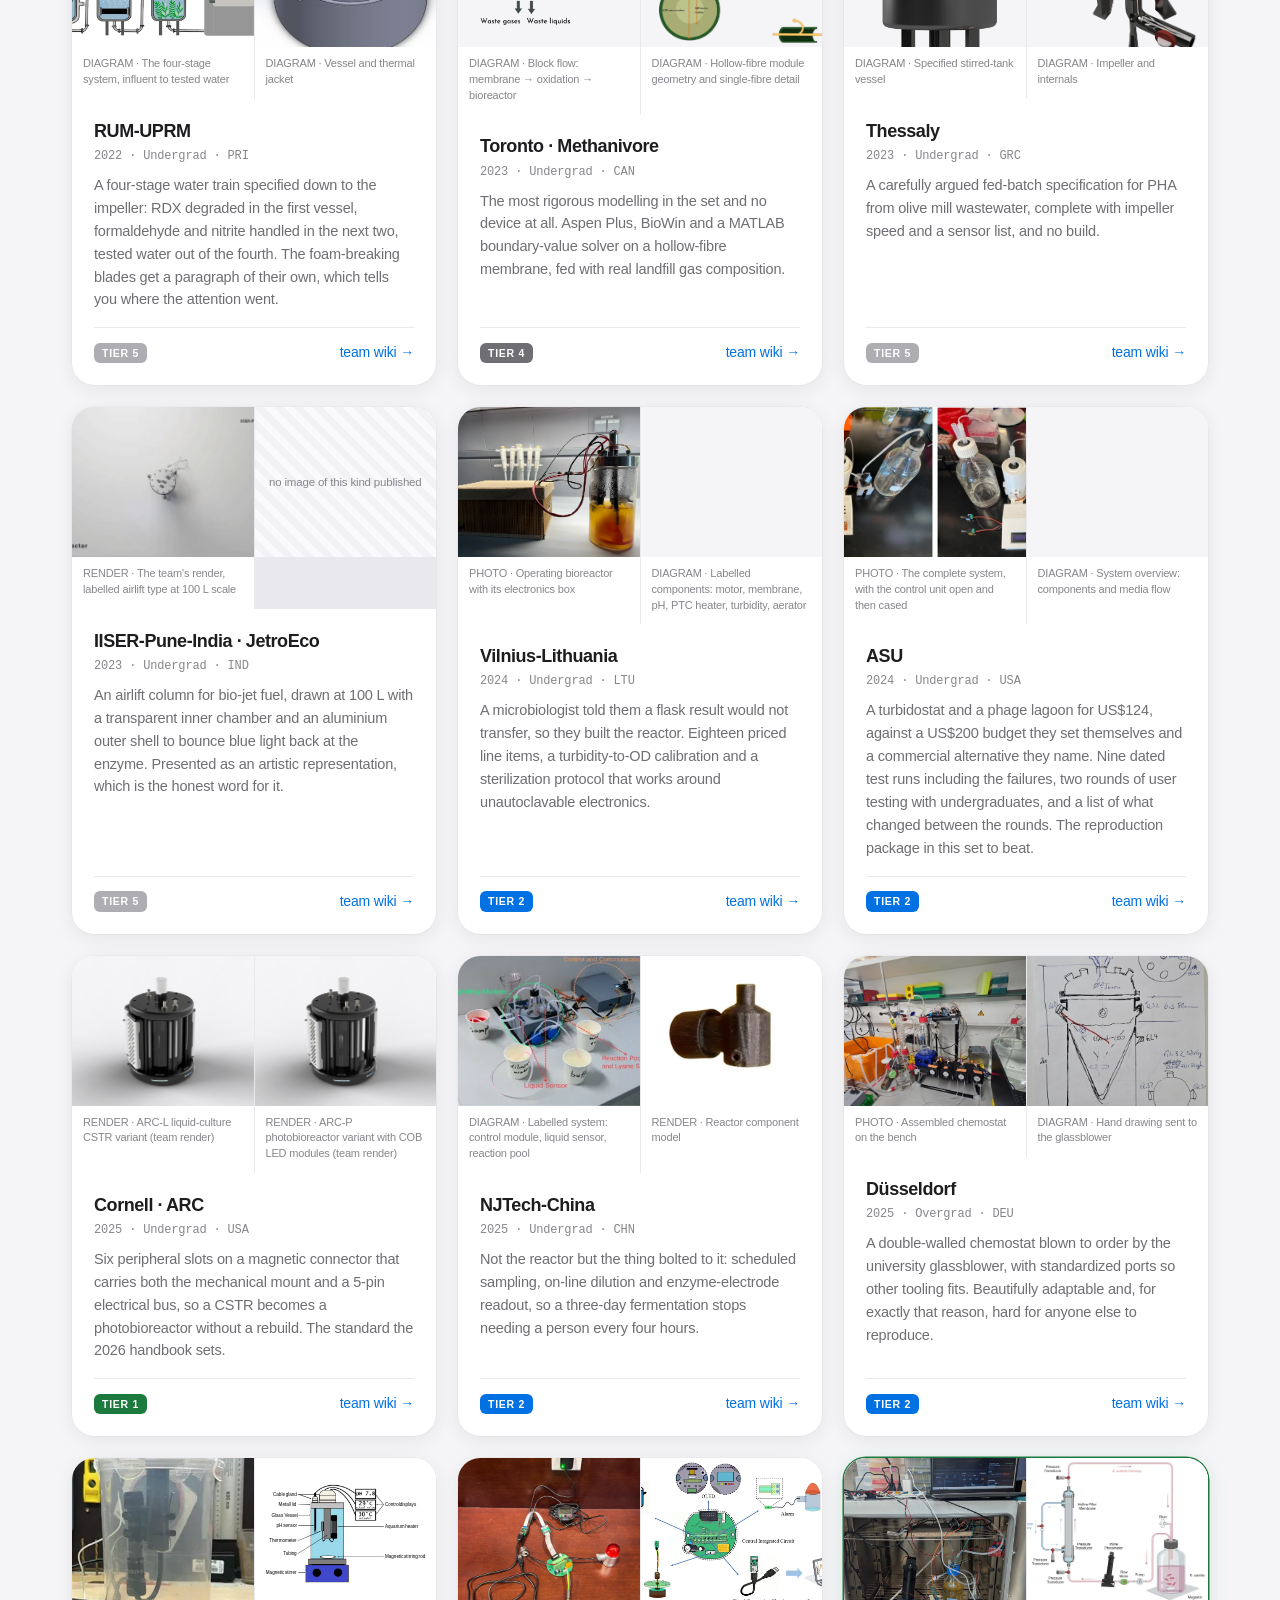
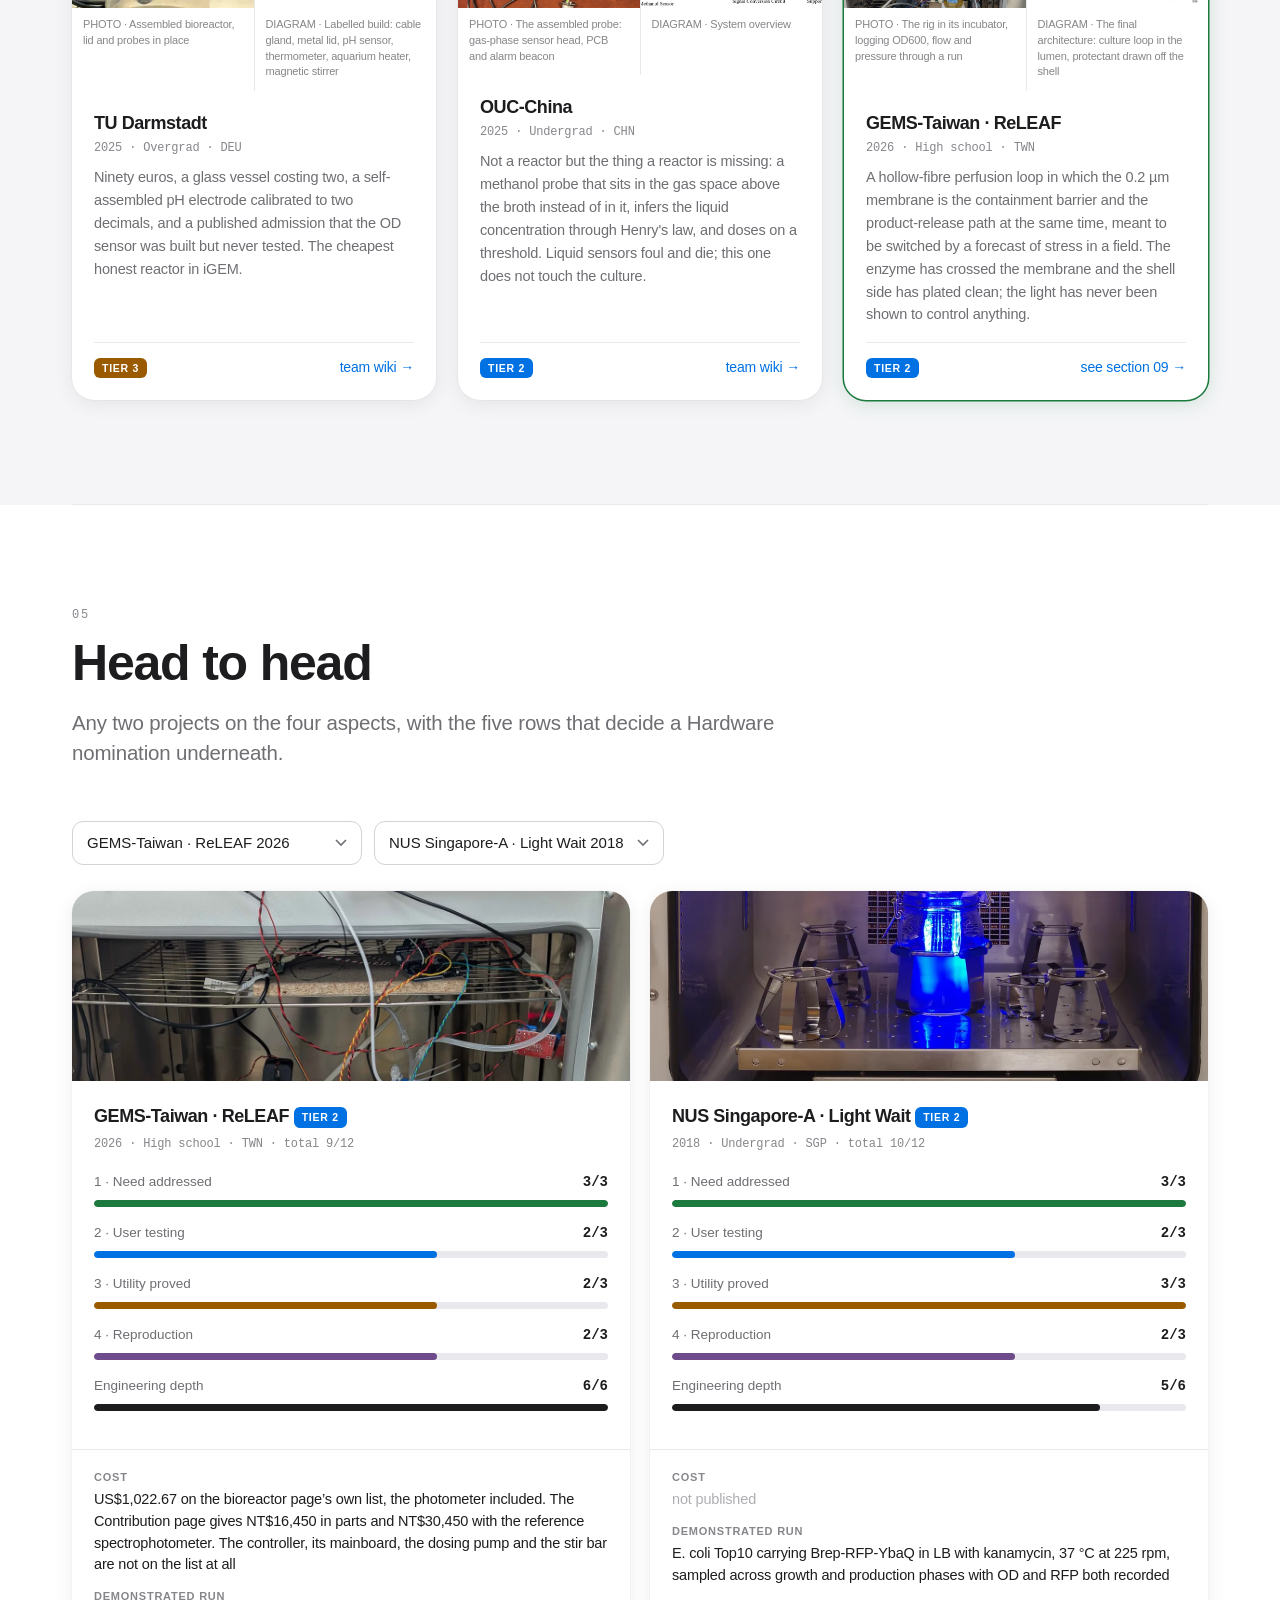
==== commit 2e82ca19: "The nav now says where you are The contents strip was inert: twelve links and no indication which se" ====
--- a/index.html
+++ b/index.html
@@ -1780,8 +1780,50 @@
   set("c-cost",P.filter(hasCost).length);
   set("c-a3",P.filter(p=>p.sc.a3===3).length);
 }
+let SPY=null,SPYRO=null;
 function renderTOC(){
   document.getElementById("toc").innerHTML=TOC.map(([id,l])=>`<a href="#${id}">${L(l)}</a>`).join("");
+  scrollspy();
+}
+/* mark the section the reader is actually in — measured, not observed, because
+   the sections are thousands of pixels tall and a jump-scroll skips past an observer */
+function scrollspy(){
+  if(SPY){window.removeEventListener("scroll",SPY);window.removeEventListener("resize",SPY)}
+  const nav=document.getElementById("toc");
+  const links=[...nav.querySelectorAll("a[href^='#']")]
+    .map(a=>({a,el:document.getElementById(a.getAttribute("href").slice(1))}))
+    .filter(x=>x.el);
+  if(!links.length) return;
+  let last=null, t=0, tid=null;
+  const topOf=el=>el.getBoundingClientRect().top+window.scrollY;
+  const mark=()=>{
+    const line=window.scrollY+Math.min(260,window.innerHeight*0.3);
+    let cur=null;
+    for(const x of links) if(topOf(x.el)<=line) cur=x;
+    if(!cur||cur===last) return;
+    if(last) last.a.removeAttribute("aria-current");
+    cur.a.setAttribute("aria-current","true");
+    last=cur;
+    const{a}=cur;
+    if(a.offsetLeft<nav.scrollLeft||a.offsetLeft+a.offsetWidth>nav.scrollLeft+nav.clientWidth)
+      nav.scrollTo({left:Math.max(0,a.offsetLeft-24),behavior:"smooth"});
+  };
+  /* Time-throttled rather than rAF-throttled, because rAF does not run in a
+     background tab and would freeze the mark where the reader last left it.
+     The trailing call matters: a scroll gesture's final event often lands
+     inside the throttle window, and without it the mark rests one section behind. */
+  SPY=()=>{
+    const n=Date.now();
+    if(n-t>=80){t=n;mark()}
+    else {clearTimeout(tid);tid=setTimeout(()=>{t=Date.now();mark()},90)}
+  };
+  window.addEventListener("scroll",SPY,{passive:true});
+  window.addEventListener("resize",SPY);
+  /* lazy images change the document height without firing a scroll event,
+     which would otherwise leave the mark pointing at the wrong section */
+  if(SPYRO) SPYRO.disconnect();
+  if("ResizeObserver" in window){SPYRO=new ResizeObserver(SPY);SPYRO.observe(document.body)}
+  mark();
 }
 function renderMetrics(){
   document.getElementById("metrics-out").innerHTML=METRICS.map(g=>
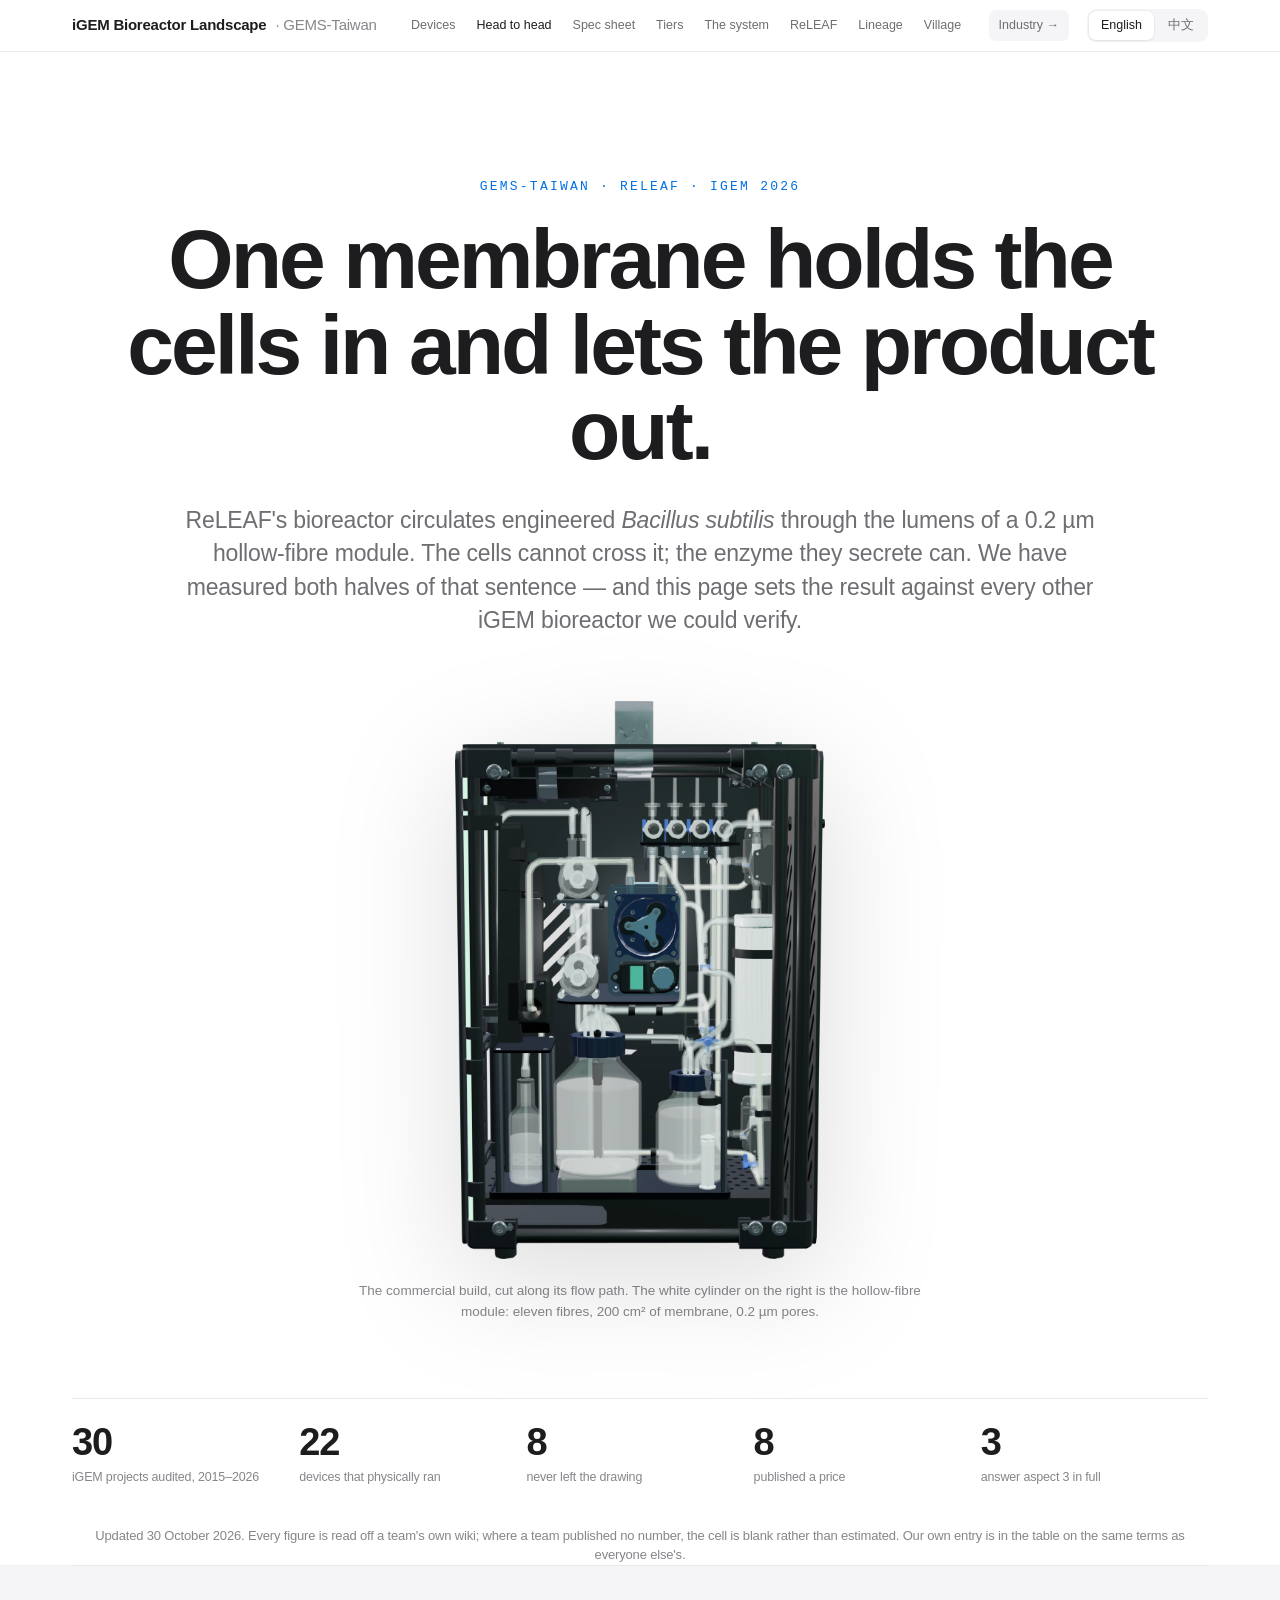
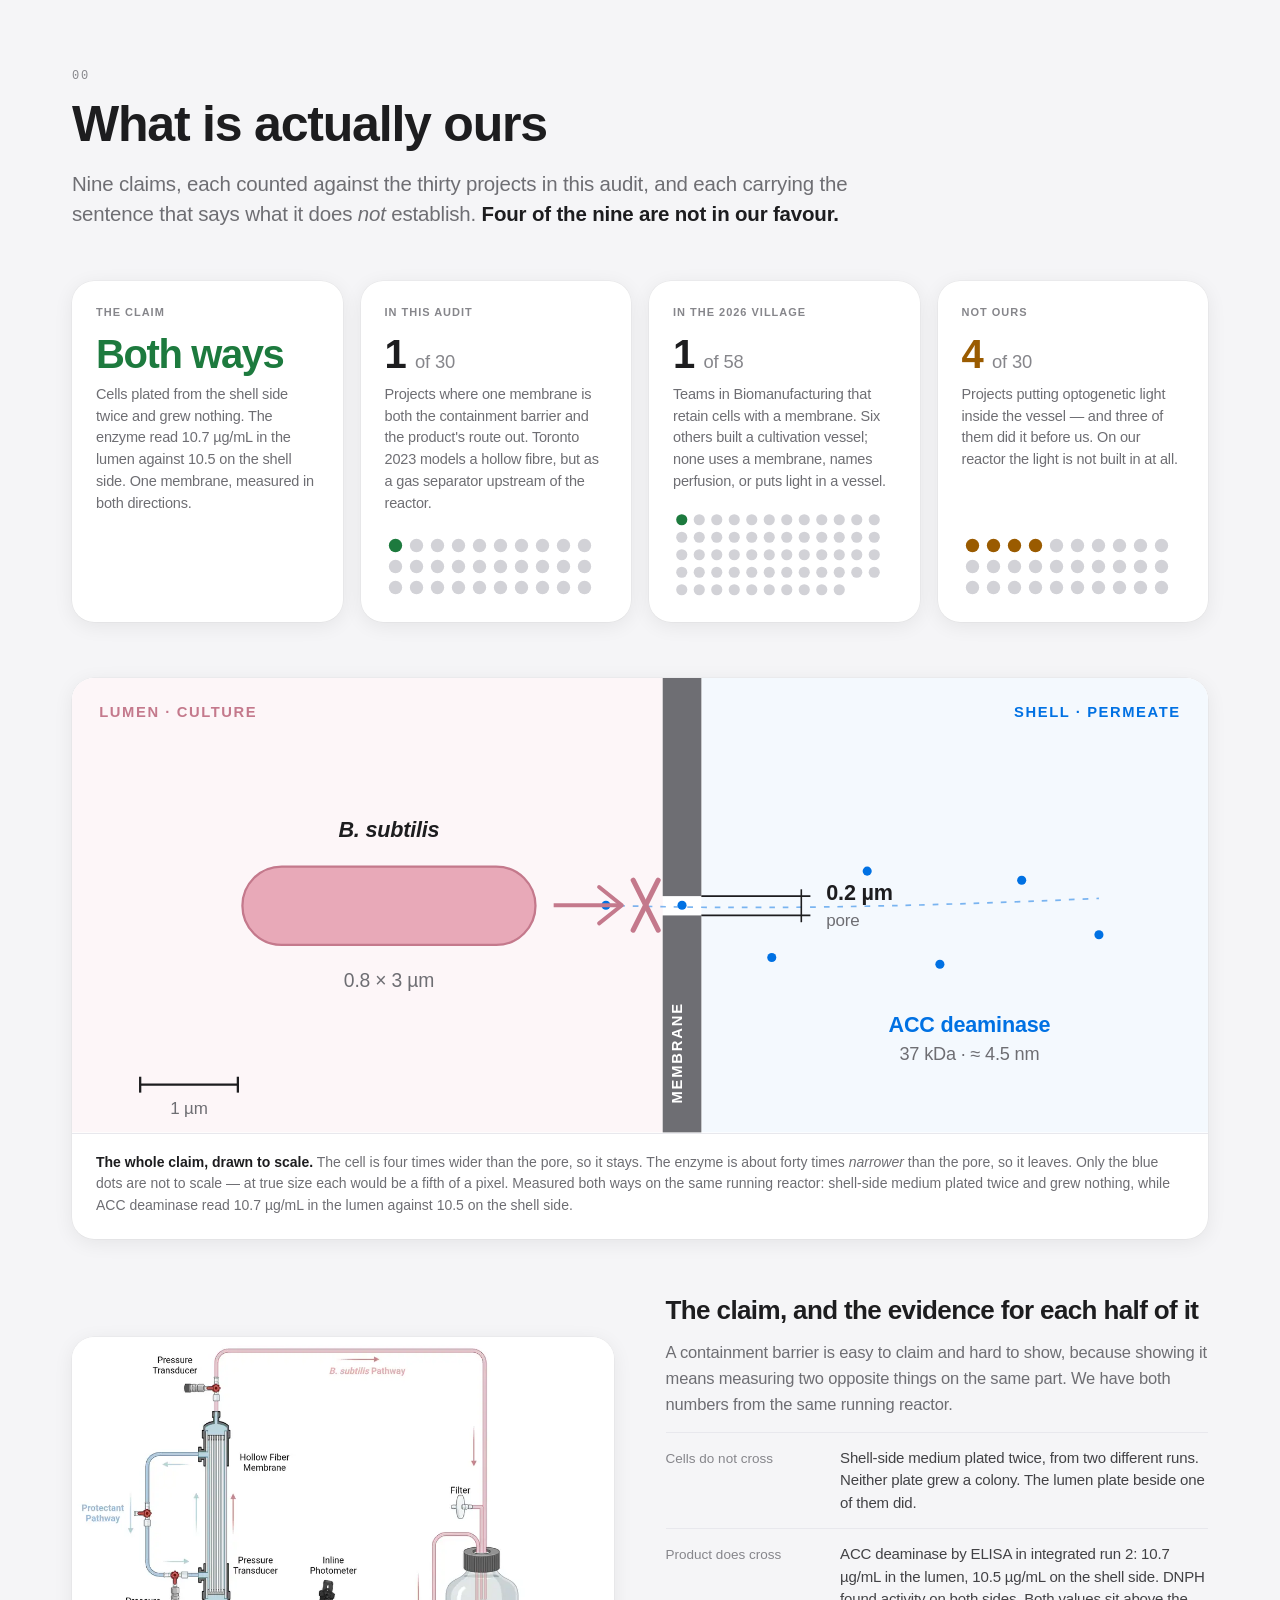
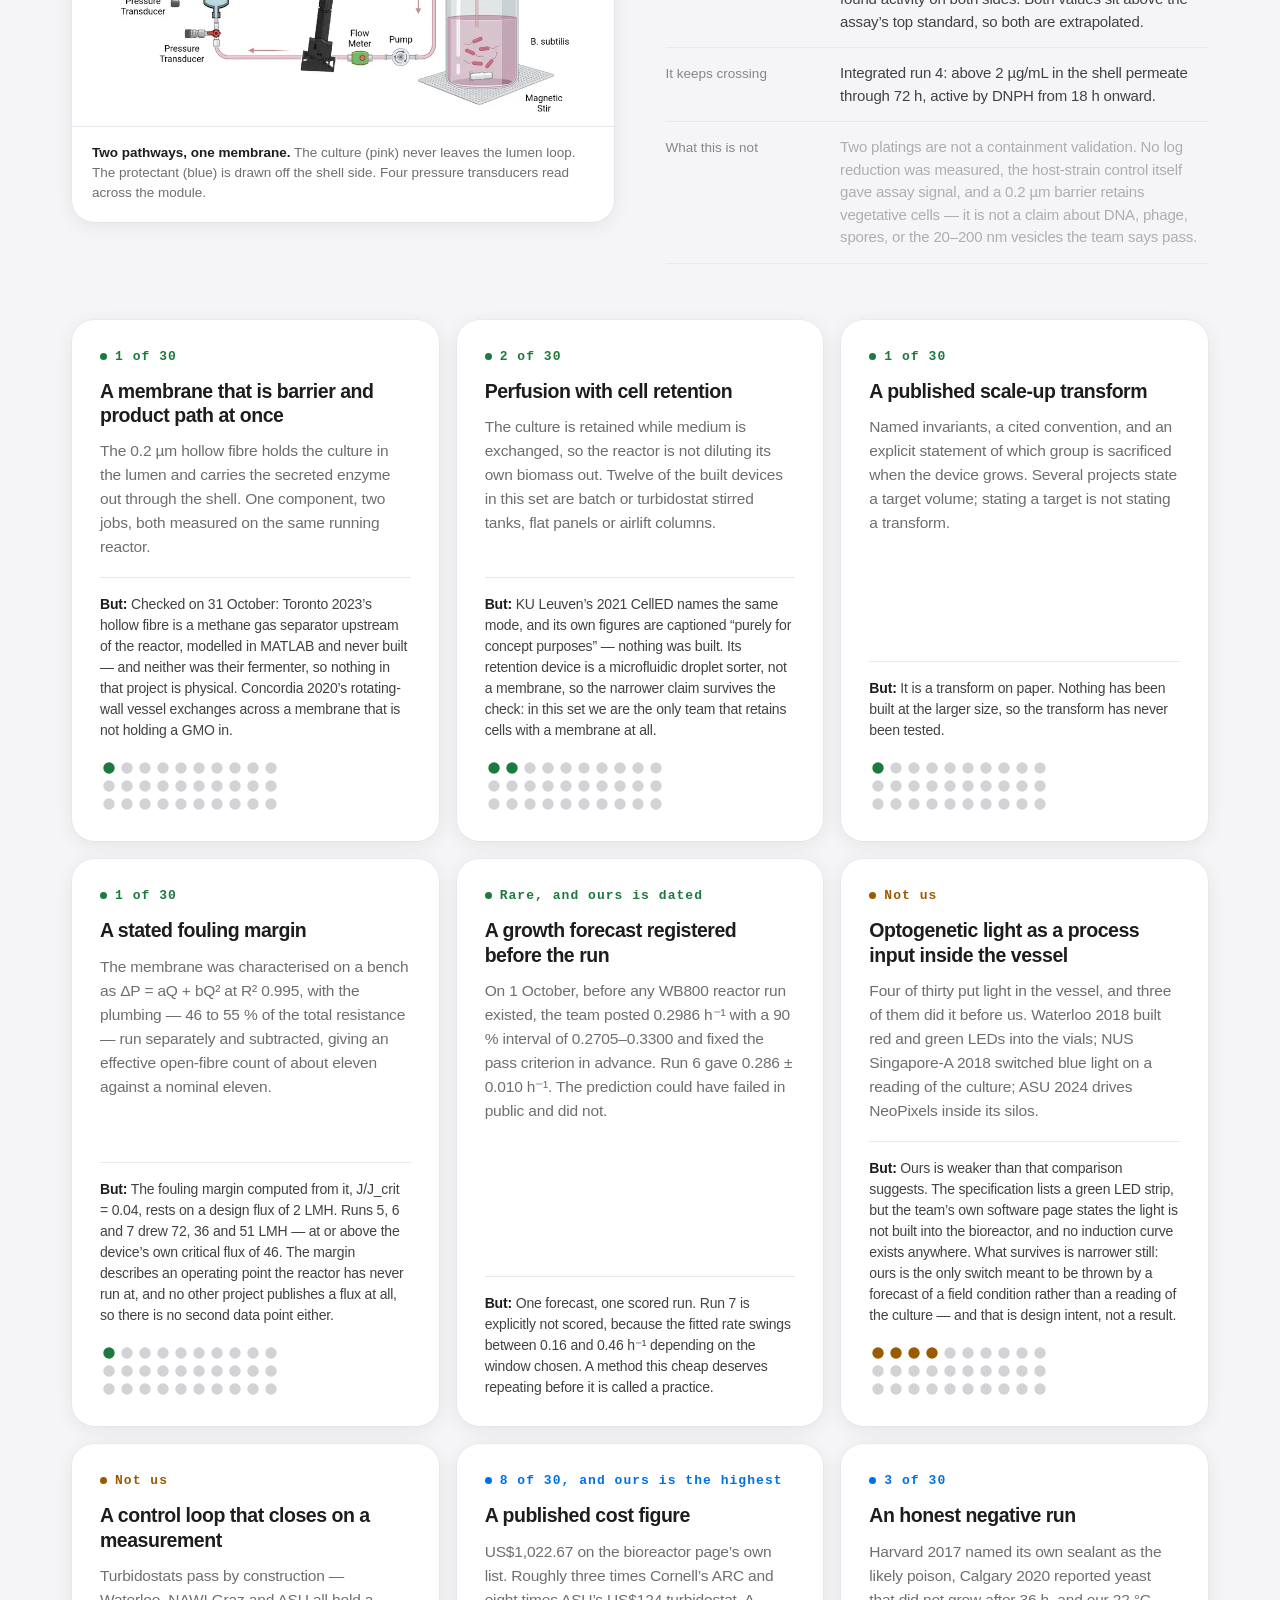
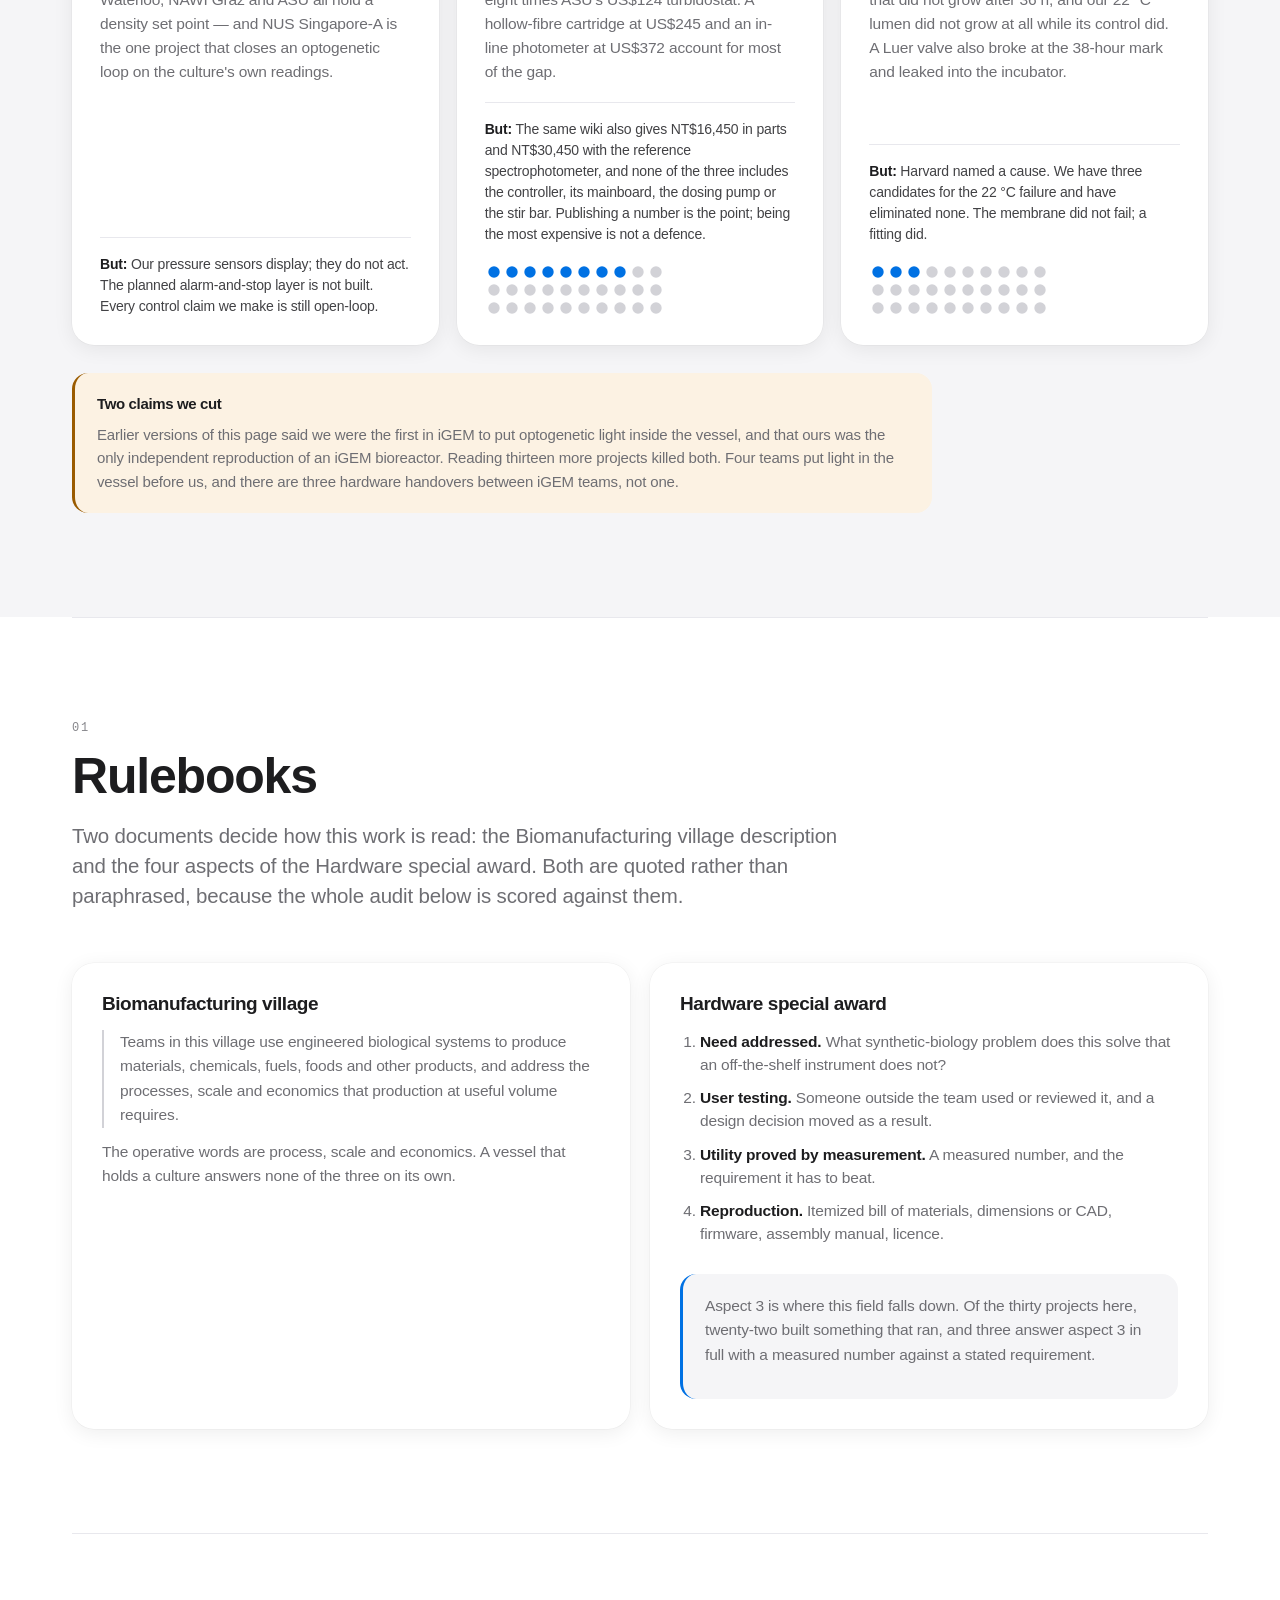
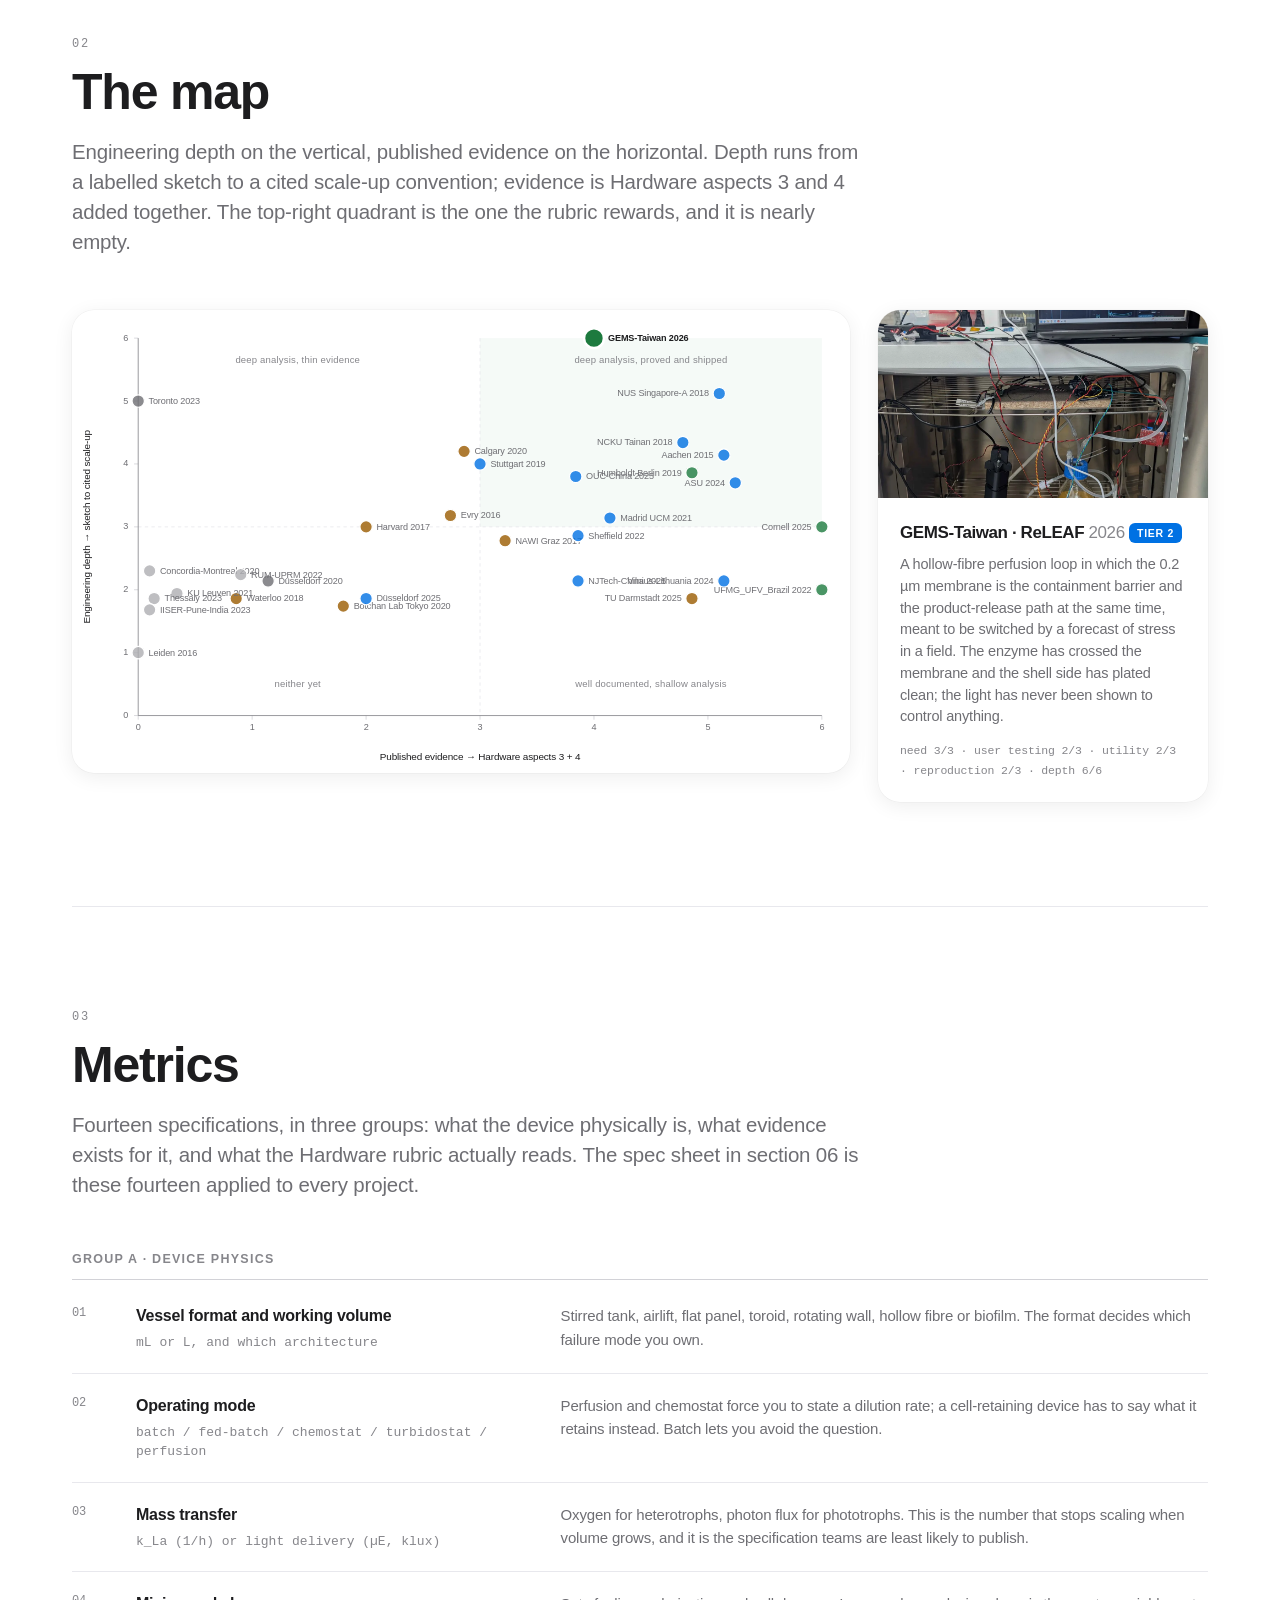
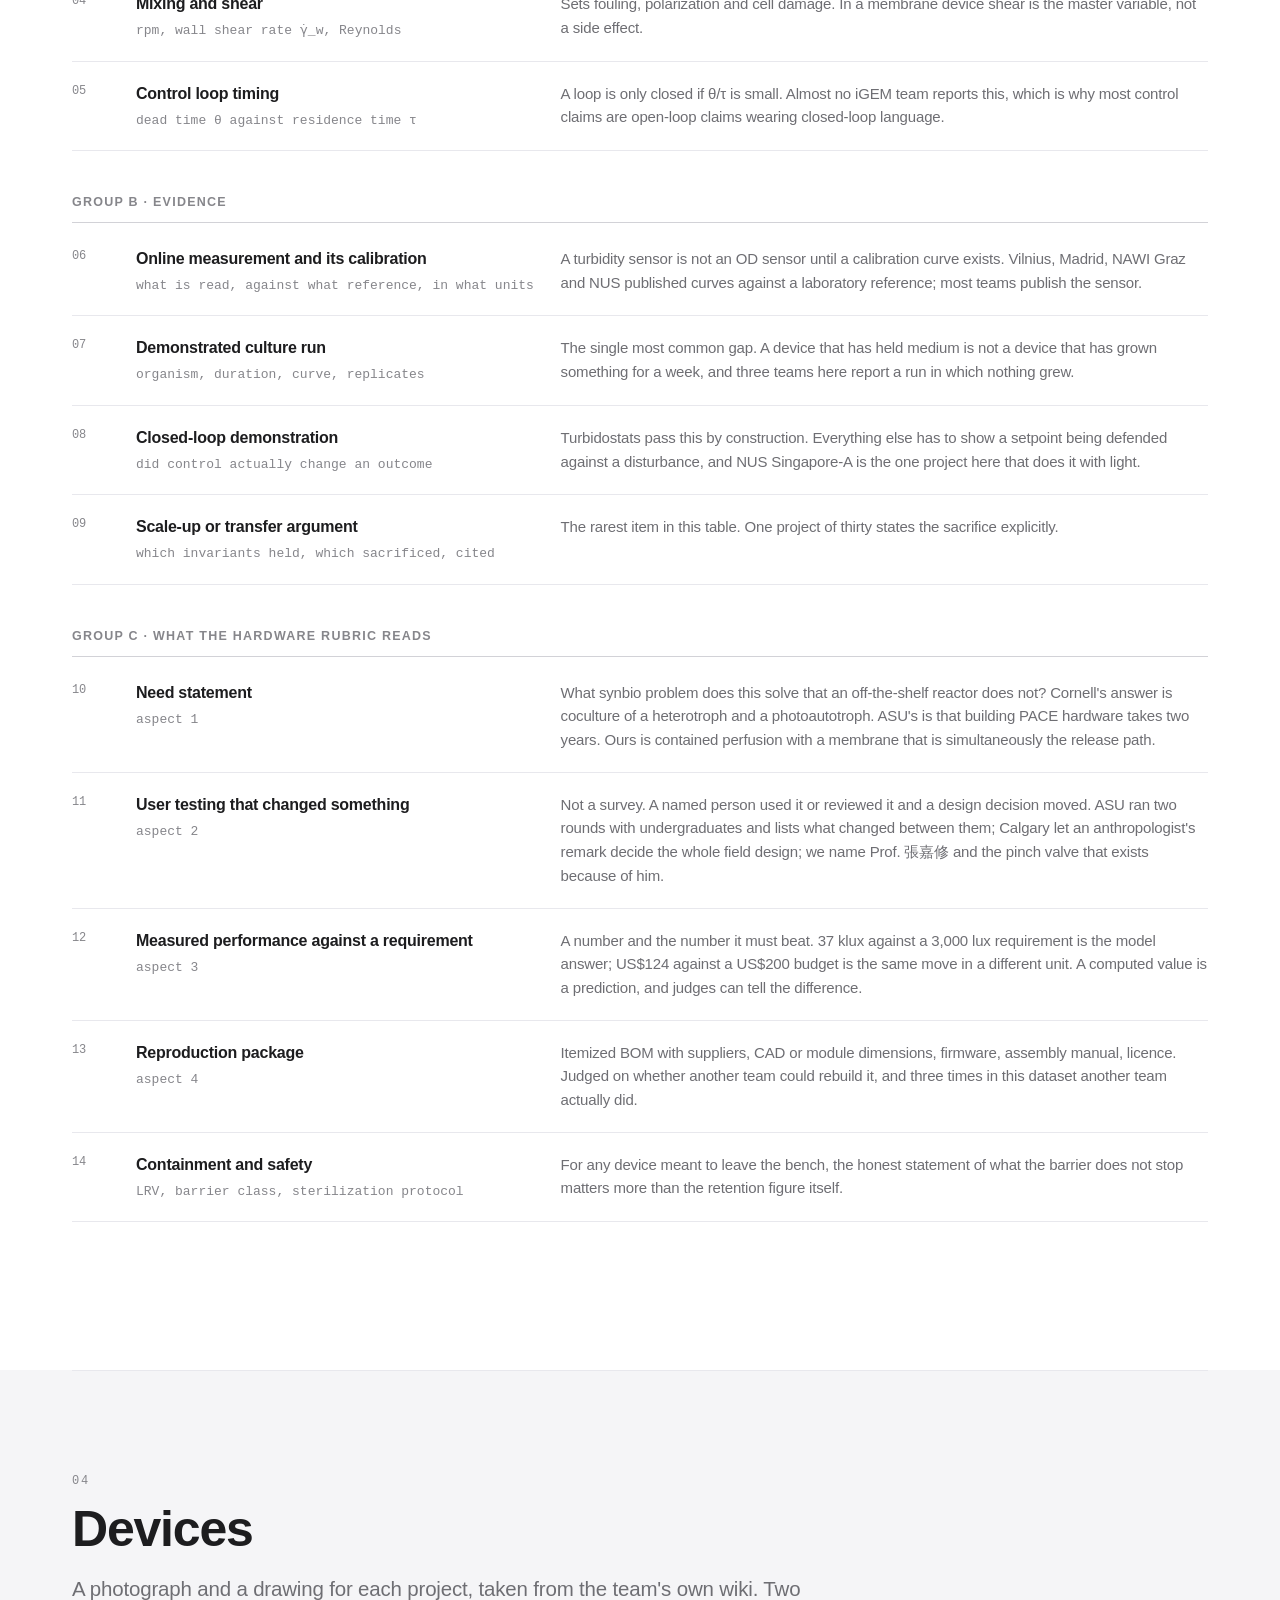
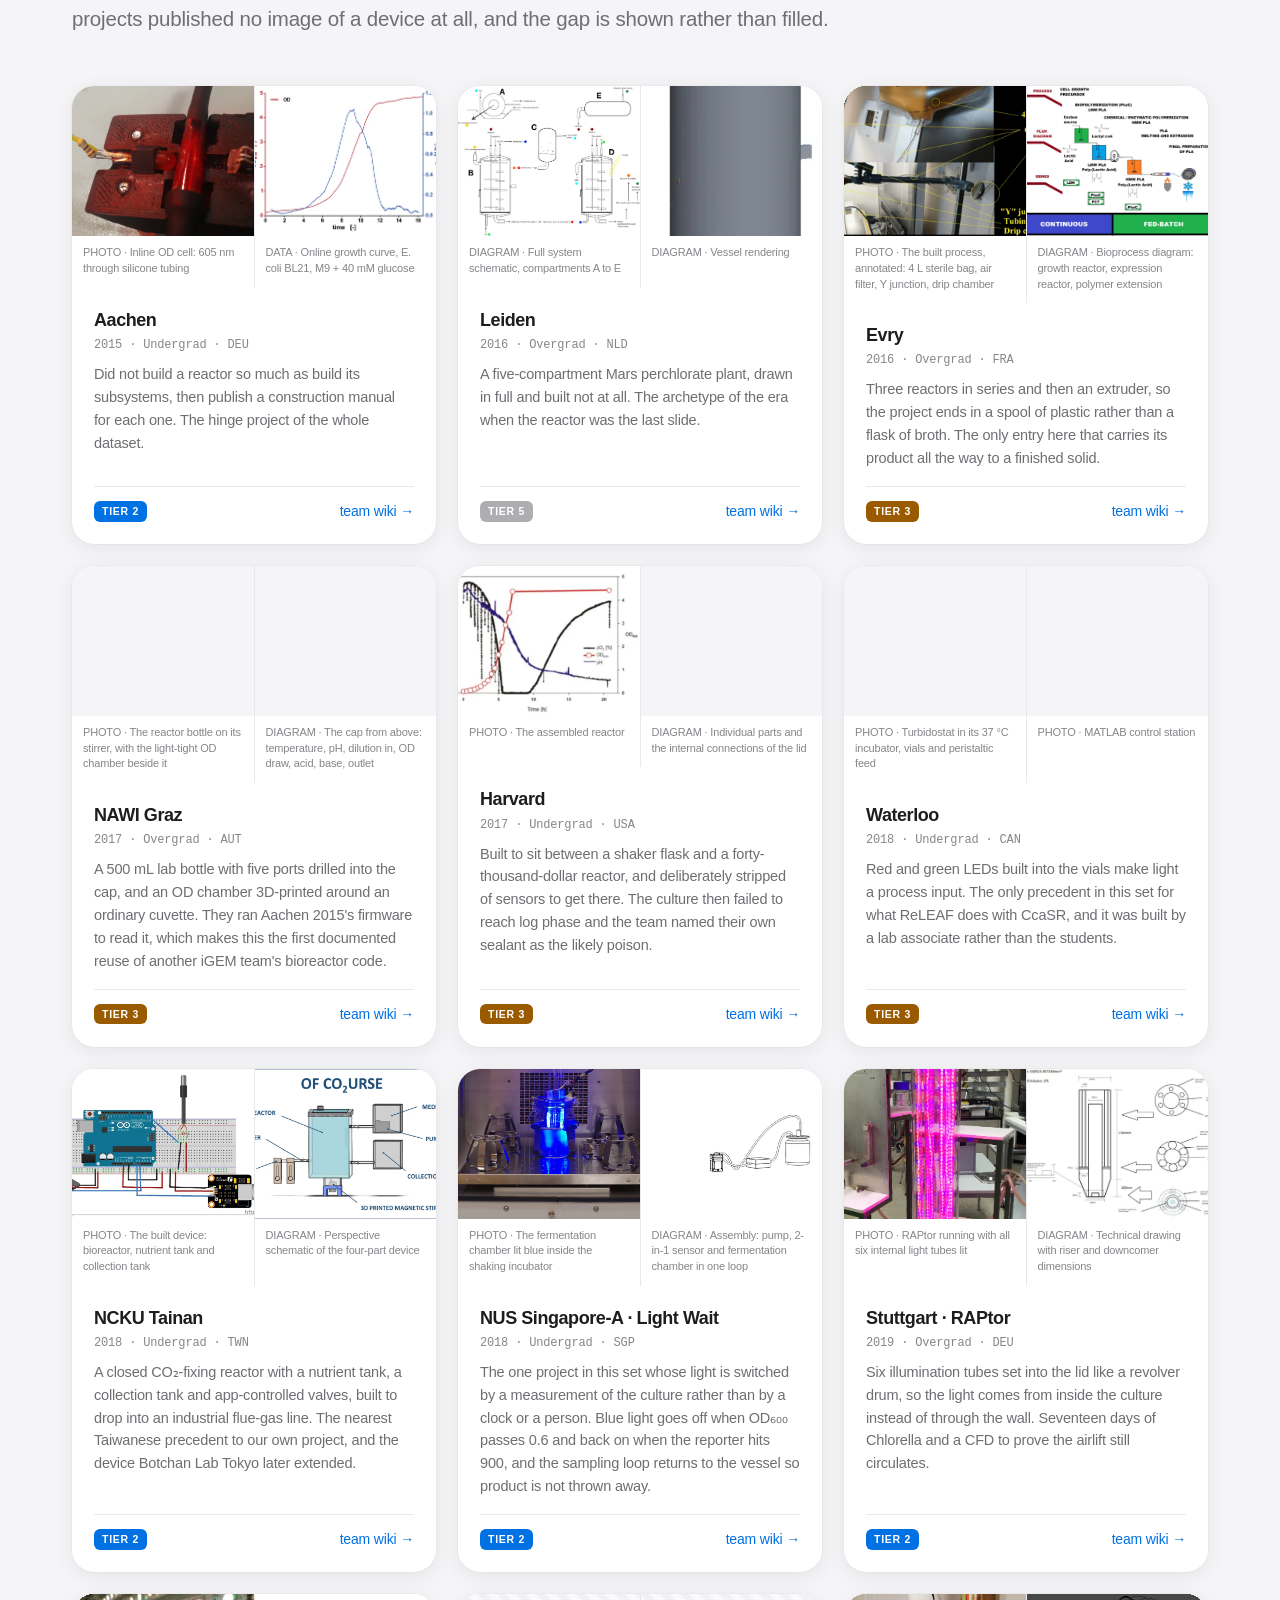
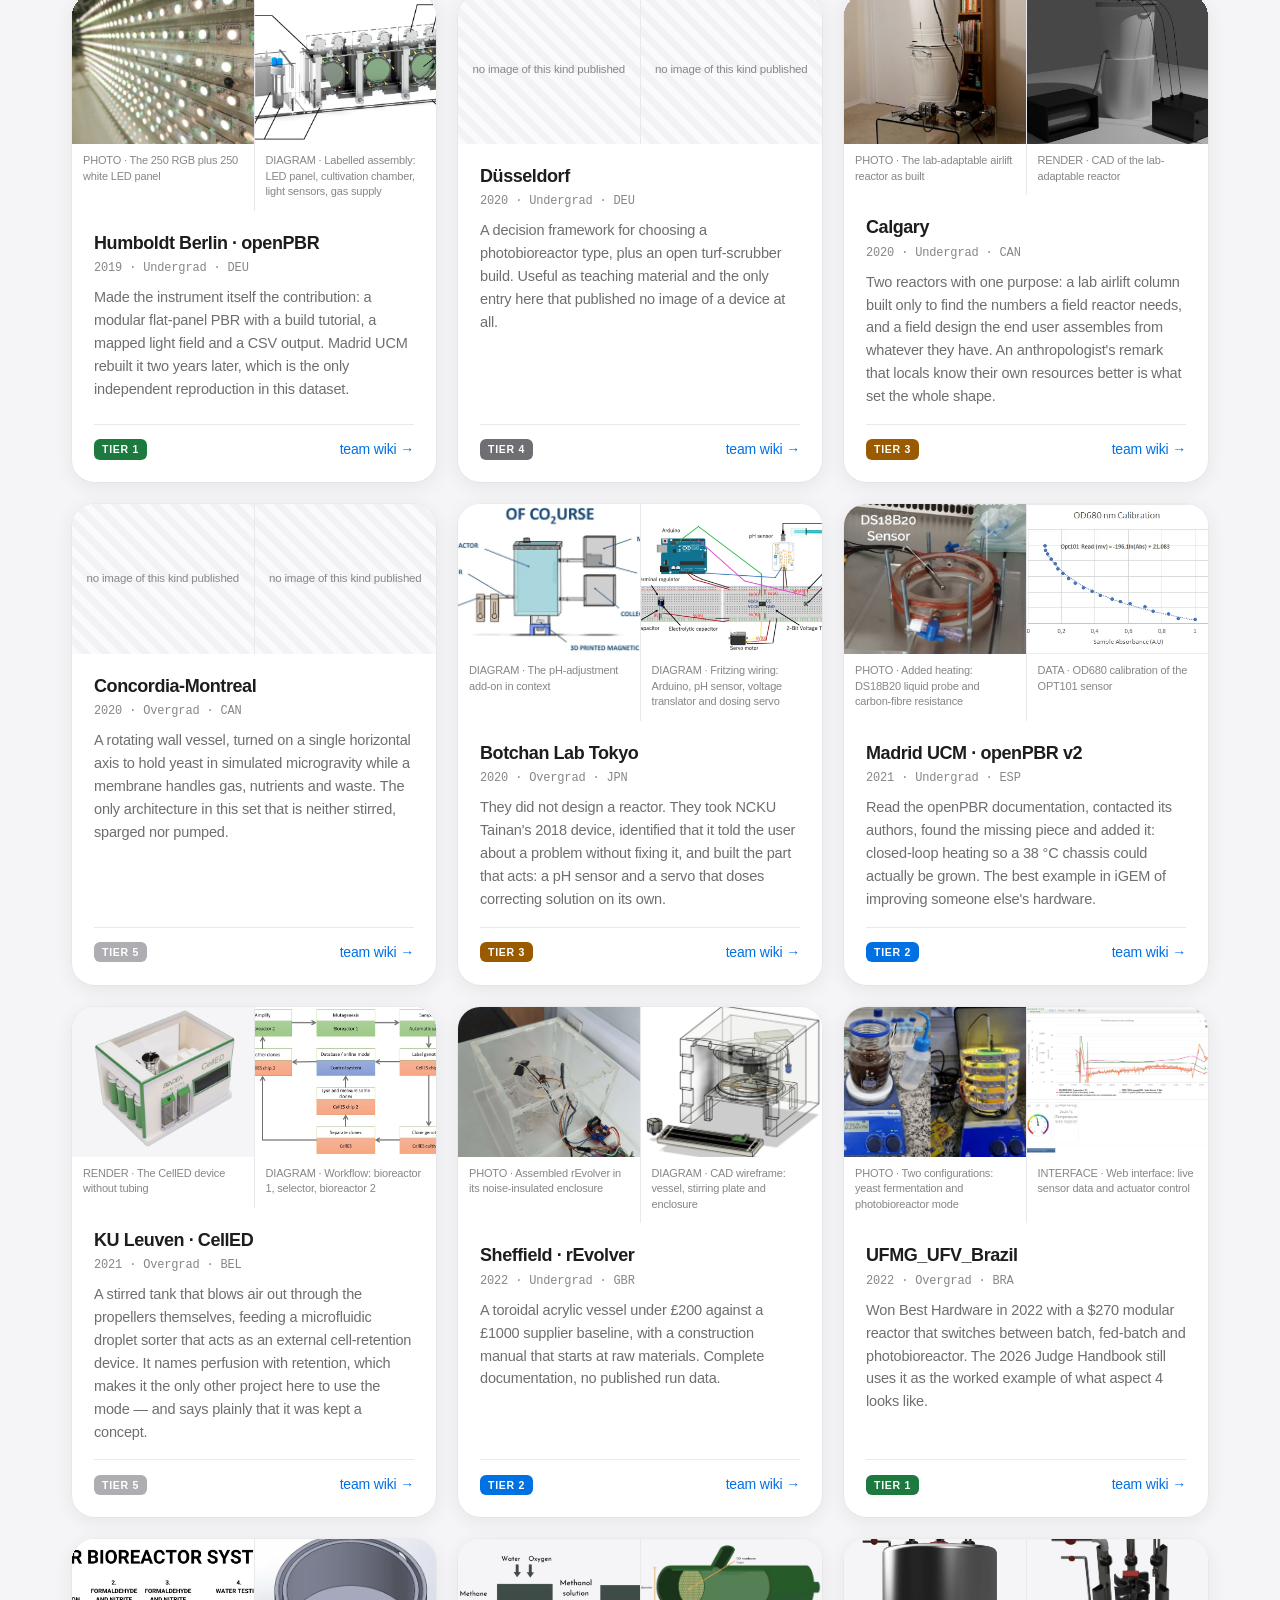
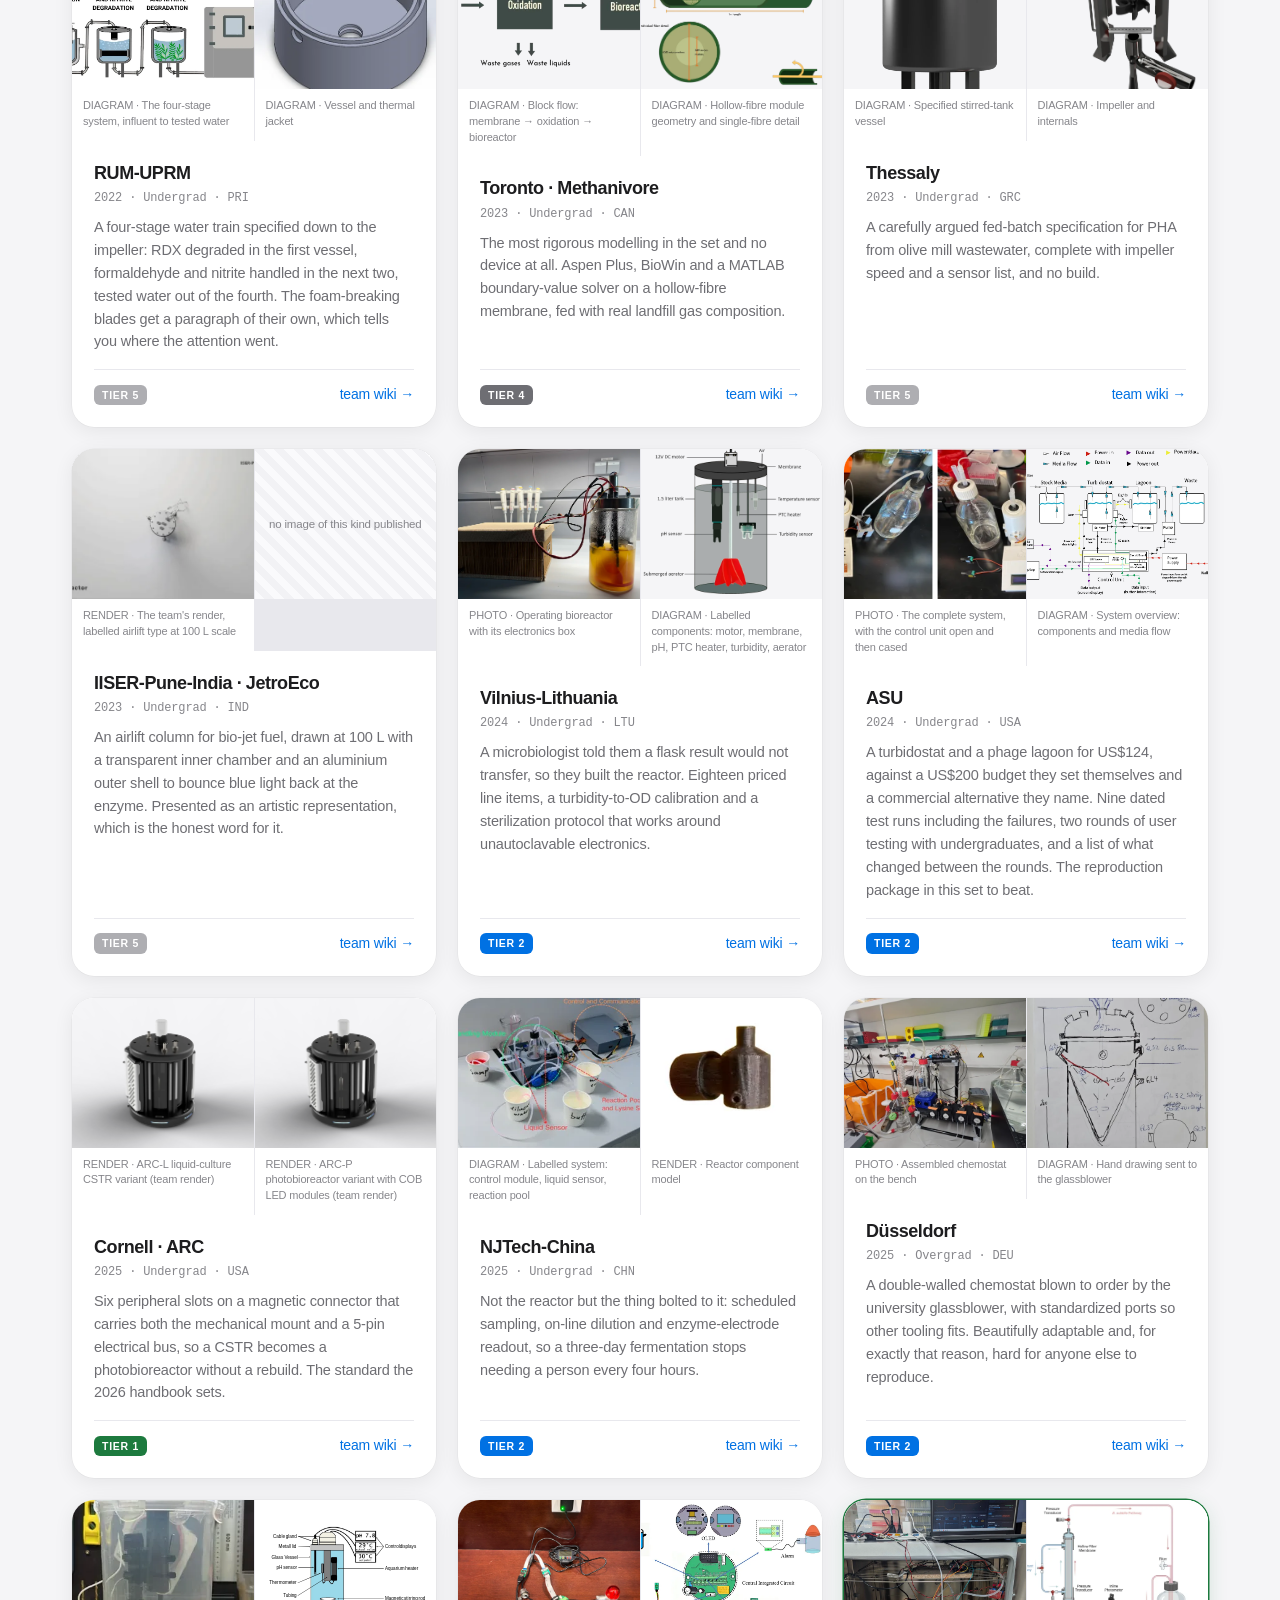
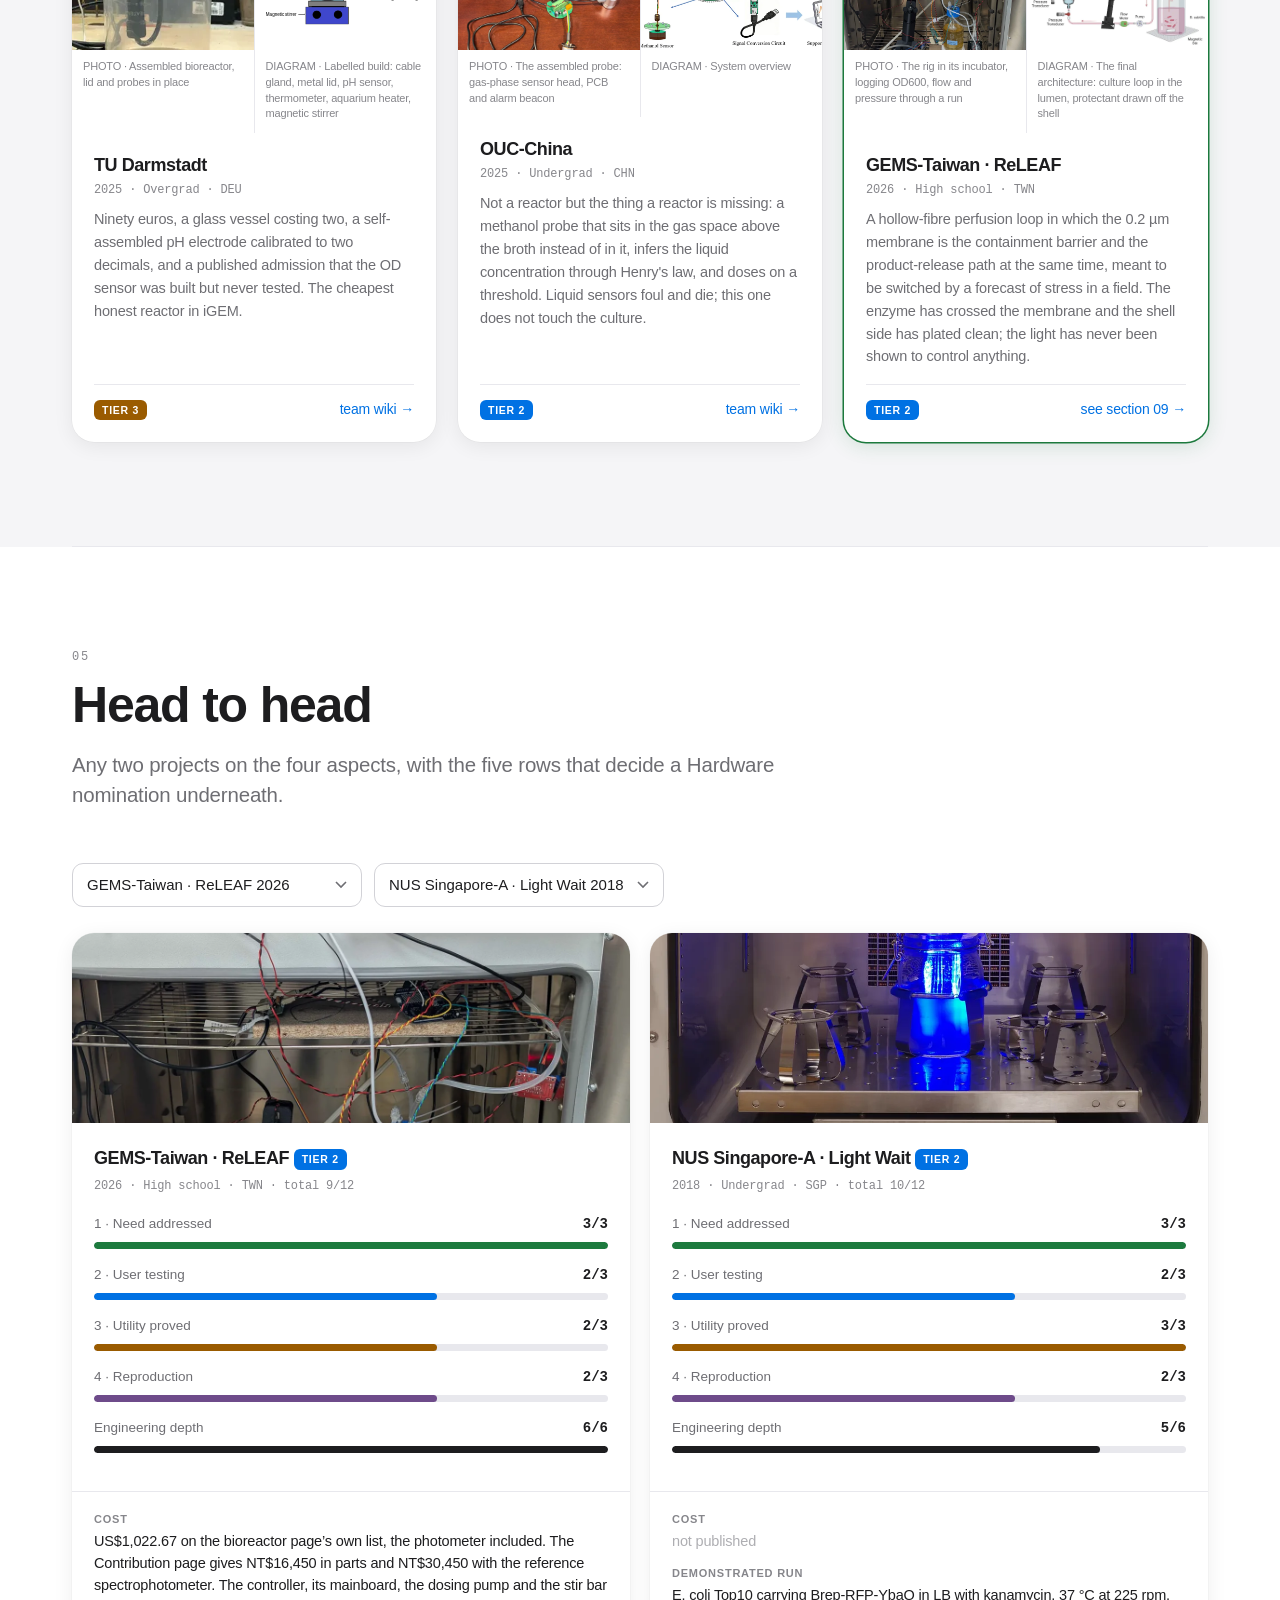
==== commit f0dc1ddc: "Six entries re-read against their own wikis, and two claims get stronger A verification pass on the " ====
--- a/index.html
+++ b/index.html
@@ -622,11 +622,16 @@
   <div class="shead">
     <span class="snum">10</span>
     <h2><span class="en">Lineage</span><span class="zh">脈絡</span></h2>
-    <p><span class="en">Three eras, and the places where one iGEM team picked up another's hardware. That has now
-    happened three times in this dataset, which is the strongest evidence any of these projects has that the work
-    was reproducible.</span>
-    <span class="zh">三個時代，以及 iGEM 隊伍接手他隊硬體的幾個節點。在本資料集中此事已發生三次，
-    而這是這些專案中關於「工作可被重現」的最有力證據。</span></p>
+    <p><span class="en">Three eras, and the places where one iGEM team picked up another's hardware — the
+    strongest evidence any of these projects has that the work was reproducible. <b>One of the three is weaker
+    than it looks:</b> the Aachen 2015 to NAWI Graz 2017 case rests partly on a shared TSL235R light-to-frequency
+    sensor, and NUS Singapore-A reached for the same commodity part in 2018 with no connection to either. The
+    Humboldt Berlin 2019 to Madrid UCM 2021 rebuild could not be re-checked on 31 October, because the legacy
+    wikis and the Internet Archive were both unreachable.</span>
+    <span class="zh">三個時代，以及 iGEM 隊伍接手他隊硬體的幾個節點——這是這些專案中關於「工作可被重現」的最有力證據。
+    <b>其中一例沒有看起來那麼紮實：</b>Aachen 2015 至 NAWI Graz 2017 一案，部分依據是共用 TSL235R 光轉頻感測器，
+    而 NUS Singapore-A 於 2018 年亦採用同一顆通用零件，與兩者皆無關聯。Humboldt Berlin 2019 至 Madrid UCM 2021
+    的重建於 10 月 31 日無法重新查核，因為舊版 wiki 與網際網路檔案館當時皆無法連線。</span></p>
   </div>
   <div id="eras-out"></div>
   <div class="note" style="margin-top:44px;max-width:860px">
@@ -795,13 +800,13 @@
   count:{h:1,c:30,k:"g"},
   t:T("A membrane that is barrier and product path at once","同時作為屏障與產物路徑的膜"),
   p:T("The 0.2 µm hollow fibre holds the culture in the lumen and carries the secreted enzyme out through the shell. One component, two jobs, both measured on the same running reactor.","0.2 µm 中空纖維將培養液留在管腔，並讓分泌的酵素自殼側帶出。同一零件、兩項功能，且皆於同一台運轉中的反應器上量得。"),
-  but:T("Toronto 2023 models a hollow fibre, but as a gas separator upstream of the reactor rather than as part of it. Concordia 2020's rotating-wall vessel exchanges across a membrane that is not holding a GMO in.","Toronto 2023 有中空纖維模型，但那是反應器上游的氣體分離器，而非反應器的一部分。Concordia 2020 的旋轉壁槽體雖透過膜交換，該膜並非用於圍阻基改生物。")},
+  but:T("Checked on 31 October: Toronto 2023\u2019s hollow fibre is a methane gas separator upstream of the reactor, modelled in MATLAB and never built — and neither was their fermenter, so nothing in that project is physical. Concordia 2020\u2019s rotating-wall vessel exchanges across a membrane that is not holding a GMO in.","10 月 31 日查核：Toronto 2023 的中空纖維是反應器上游的甲烷氣體分離器，以 MATLAB 模擬且從未建造——其發酵槽同樣未建，該專案沒有任何實體。Concordia 2020 的旋轉壁槽體雖透過膜交換，該膜並非用於圍阻基改生物。")},
 
  {n:T("2 of 30","三十之二"),tone:"yes",
   count:{h:2,c:30,k:"g"},
   t:T("Perfusion with cell retention","細胞截留灌流"),
   p:T("The culture is retained while medium is exchanged, so the reactor is not diluting its own biomass out. Twelve of the built devices in this set are batch or turbidostat stirred tanks, flat panels or airlift columns.","培養物被截留，同時進行培養基交換，因此反應器不會把自己的生物量稀釋掉。本表已建成裝置中有十二個是批次或恆濁的攪拌槽、平板或氣升柱。"),
-  but:T("KU Leuven's 2021 CellED names the same mode and an external retention device, and says plainly that it stayed a concept. Ours is the only one of the two that was built and run.","KU Leuven 2021 的 CellED 提出相同模式與外部截留裝置，並明言其始終停留在概念階段。兩者之中，只有我們的真正建成並運轉。")},
+  but:T("KU Leuven\u2019s 2021 CellED names the same mode, and its own figures are captioned \u201cpurely for concept purposes\u201d — nothing was built. Its retention device is a microfluidic droplet sorter, not a membrane, so the narrower claim survives the check: in this set we are the only team that retains cells with a membrane at all.","KU Leuven 2021 的 CellED 提出相同模式，其圖說自注為「純為概念說明」——未曾建造。其截留裝置是微流體液滴分選器而非膜，因此更窄的主張通過查核：本表中只有我們以膜截留細胞。")},
 
  {n:T("1 of 30","三十之一"),tone:"yes",
   count:{h:1,c:30,k:"g"},
@@ -1145,7 +1150,7 @@
  mode:T("Four variants: ARC-L liquid CSTR, ARC-B biofilm, ARC-P photobioreactor, ARC-T regolith flowthrough","四種型式：ARC-L 液態連續攪拌槽、ARC-B 生物膜、ARC-P 光生物反應器、ARC-T 風化層流通"),
  sens:T("Light, aeration, pH and temperature managed across the coculture","跨共培養管理光、通氣、pH 與溫度"),
  ctrl:T("Wireless Bluetooth control with the ArcDash monitoring dashboard","無線藍牙控制，搭配 ArcDash 監控儀表板"),
- cost:T("Approximately US$300 in total components","元件總成本約 300 美元"),
+ cost:T("US$300 as the team state it; the itemised bill of materials on the same page totals US$285.15 for the base reactor and electronics, with the swappable modules priced separately at US$10.66, US$14.45 and US$24.09","團隊自述為 300 美元；同一頁的逐項物料表，基礎反應器與電子件合計 285.15 美元，可替換模組另計 10.66、14.45 與 24.09 美元"),
  repro:T("General operating manual covering assembly, autoclave configuration and operation; all module files and dimensions open-sourced","通用操作手冊涵蓋組裝、高壓滅菌設定與操作；所有模組檔案與尺寸開源"),
  run:T("Coculture of E. coli and Synechococcus for the PRoSPER perchlorate project","為 PRoSPER 過氯酸鹽專案共培養大腸桿菌與聚球藻"),
  perf:T("COB LED module delivers up to 37 klux at working distance against a 3,000 lux requirement; air pump aerates 1 L at 30–40 % PWM","COB LED 模組於工作距離提供最高 37 klux，需求為 3,000 lux；氣泵於 30–40% PWM 即可滿足 1 L 通氣"),
@@ -1280,7 +1285,7 @@
  type:T("Benchtop optogenetic bioreactor: fermentation chamber with internal LEDs, peristaltic pump and a combined OD-plus-fluorescence sensor in a recirculating loop","桌上型光遺傳生物反應器：內建 LED 的發酵槽、蠕動幫浦，以及 OD 加螢光二合一感測器，構成循環迴路"),
  vol:T("500 mL working volume","工作體積 500 mL"),
  mode:T("Batch with a closed recirculating measurement loop; samples return to the vessel rather than going to waste","批次操作搭配封閉循環量測迴路；樣品回流至槽體而非排為廢液"),
- sens:T("In-house 2-in-1 sensor reading OD₆₀₀ and RFP fluorescence, both calibrated against a BioTek H1 microplate reader","自製二合一感測器量測 OD₆₀₀ 與 RFP 螢光，兩者皆對照 BioTek H1 微量盤讀取儀校正"),
+ sens:T("One in-house 2-in-1 sensor doing both jobs with a single TSL235R light-to-frequency converter — a 600 nm LED for OD, a 535 nm LED for fluorescence excitation, and a filter peaking at 600 nm, which is where RFP emits. The RFP threshold of 900 is defined against a BioTek H1 plate reader; the calibration curves themselves were plotted against a NanoDrop, twelve samples each","單一自製二合一感測器以一顆 TSL235R 光轉頻元件同時完成兩項量測——600 nm LED 測 OD、535 nm LED 激發螢光，搭配峰值 600 nm 的濾片，而 RFP 的發射波長正是 600 nm。RFP 門檻值 900 係對照 BioTek H1 盤式讀儀定義；校正曲線本身則對照 NanoDrop 繪製，各十二個樣品"),
  ctrl:T("Arduino per subsystem with a PC in the loop; the computer switches the chamber LEDs on the sensor reading","各子系統各配一片 Arduino，並由電腦納入迴路；電腦依感測讀值切換槽內 LED"),
  cost:T("—","—"),
  repro:T("A dedicated page per component — pump, 2-in-1 sensor, fermentation chamber — with setup and programming instructions; no single BOM with prices","每個部件各有專屬頁面——幫浦、二合一感測器、發酵槽——並附設定與程式說明；無含價格的單一物料表"),
@@ -1393,12 +1398,12 @@
  sens:T("Laser through the culture onto a photoresistor, with a calibration experiment run to find the OD at mid-log growth; the pump's on-state is logged as a −399 marker so it is visible in the trace","雷射穿過培養液照射光敏電阻，並以校正實驗找出對數中期的 OD；幫浦開啟狀態以 −399 標記記錄，使其在曲線上可見"),
  ctrl:T("Arduino on a custom PCB with a rotary encoder and LCD menu, so the pump runs without touching code; all stir motors ganged to one driver and all LEDs on one NeoPixel data line","Arduino 搭配自製 PCB、旋轉編碼器與 LCD 選單，使幫浦無需改程式即可運轉；所有攪拌馬達共用一組驅動，所有 LED 共用一條 NeoPixel 資料線"),
  cost:T("US$124 for the whole system, against a self-set US$200 ceiling","整套系統 124 美元，對照自訂的 200 美元上限"),
- repro:T("Bill of materials and a construction-and-usage document as PDFs, an interactive Cadasio assembly model, editable Onshape CAD, annotated code on GitHub, and a simplified lite version for lower cost","物料表與組裝使用說明皆為 PDF，另有互動式 Cadasio 組裝模型、可編輯的 Onshape CAD、GitHub 上附註解的程式碼，以及成本更低的簡化精簡版"),
+ repro:T("Checked link by link on 31 October 2026: the bill of materials PDF, the interactive Cadasio assembly model, the TinkerCad circuit, the PCB schematic, the Gerbers, the part data sheets and the annotated GitHub firmware are all public. Two things the earlier version of this page credited are not: the Onshape CAD redirects to a sign-in page, and there is no construction PDF — the only PDF is the bill of materials","於 2026 年 10 月 31 日逐一連結查核：物料表 PDF、Cadasio 互動組裝模型、TinkerCad 電路、PCB 電路圖、Gerber 檔、零件規格書與附註解的 GitHub 韌體均為公開。本頁前一版所記的兩項則否：Onshape CAD 會導向登入頁，且並無組裝 PDF——唯一的 PDF 是物料表"),
  run:T("Nine dated runs from 3 June to 23 September 2024, including a 13.7 h baseline with no pumps, a water-only control, and the ones that failed on a damaged photoresistor and on media running out overnight","2024 年 6 月 3 日至 9 月 23 日共九次標註日期的運轉，含 13.7 小時無幫浦基線、純水對照，以及因光敏電阻損壞與夜間培養基耗盡而失敗的幾次"),
  perf:T("US$124 against the US$200 requirement, and the set point held through repeated dilution cycles once it had been recalculated","124 美元對照 200 美元需求；設定點在重新計算後，於多次稀釋循環中確實維持"),
  scale:T("Framed against eVOLVER as the commercial alternative, and against a cited two-year figure for developing a PACE workflow from scratch","以 eVOLVER 作為商用替代品對照，並引用從零開發 PACE 流程需時兩年的數據"),
  user:T("Two rounds with ASU DIYbio undergraduates running a mock experiment on tap water. Round one produced fixes to the code-upload step, rotary-encoder instructions, terminology and colour coding, and a suggestion to use Viton tubing; round two produced pipette labelling and step consolidation. Dr. Takahashi, Dr. Badran and the Bartelle lab advised on setup time and biofilm","兩輪測試，由 ASU DIYbio 大學生以自來水進行模擬實驗。第一輪產生程式上傳步驟、旋轉編碼器說明、術語與色彩標示的修正，以及改用 Viton 管材的建議；第二輪產生吸管標示與步驟合併。Dr. Takahashi、Dr. Badran 與 Bartelle 實驗室就架設時間與生物膜提供建議"),
- award:T("Not verified here. On aspects 2 and 4 this is the strongest record in the set","本文未查證。就第 2 與第 4 面向而言，這是本表中最強的記錄")},
+ award:T("Neither a Best Hardware winner nor a nominee, per the iGEM awards API — which is itself worth noting, because on aspects 2 and 4 this is the strongest record in the set","依 iGEM 獎項 API，本隊既非最佳硬體獎得主亦非入圍者——這點本身值得一記，因為在第 2 與第 4 面向上，這是本表中最紮實的記錄")},
 
 {id:"ouc2025",us:0,tier:2,name:"OUC-China",yr:"2025",sec:T("Undergrad · CHN","大學部 · 中國"),
  url:"https://2025.igem.wiki/ouc-china/hardware",sc:{a1:3,a2:0,a3:2,a4:2,phys:4},jx:-.16,jy:-.2,
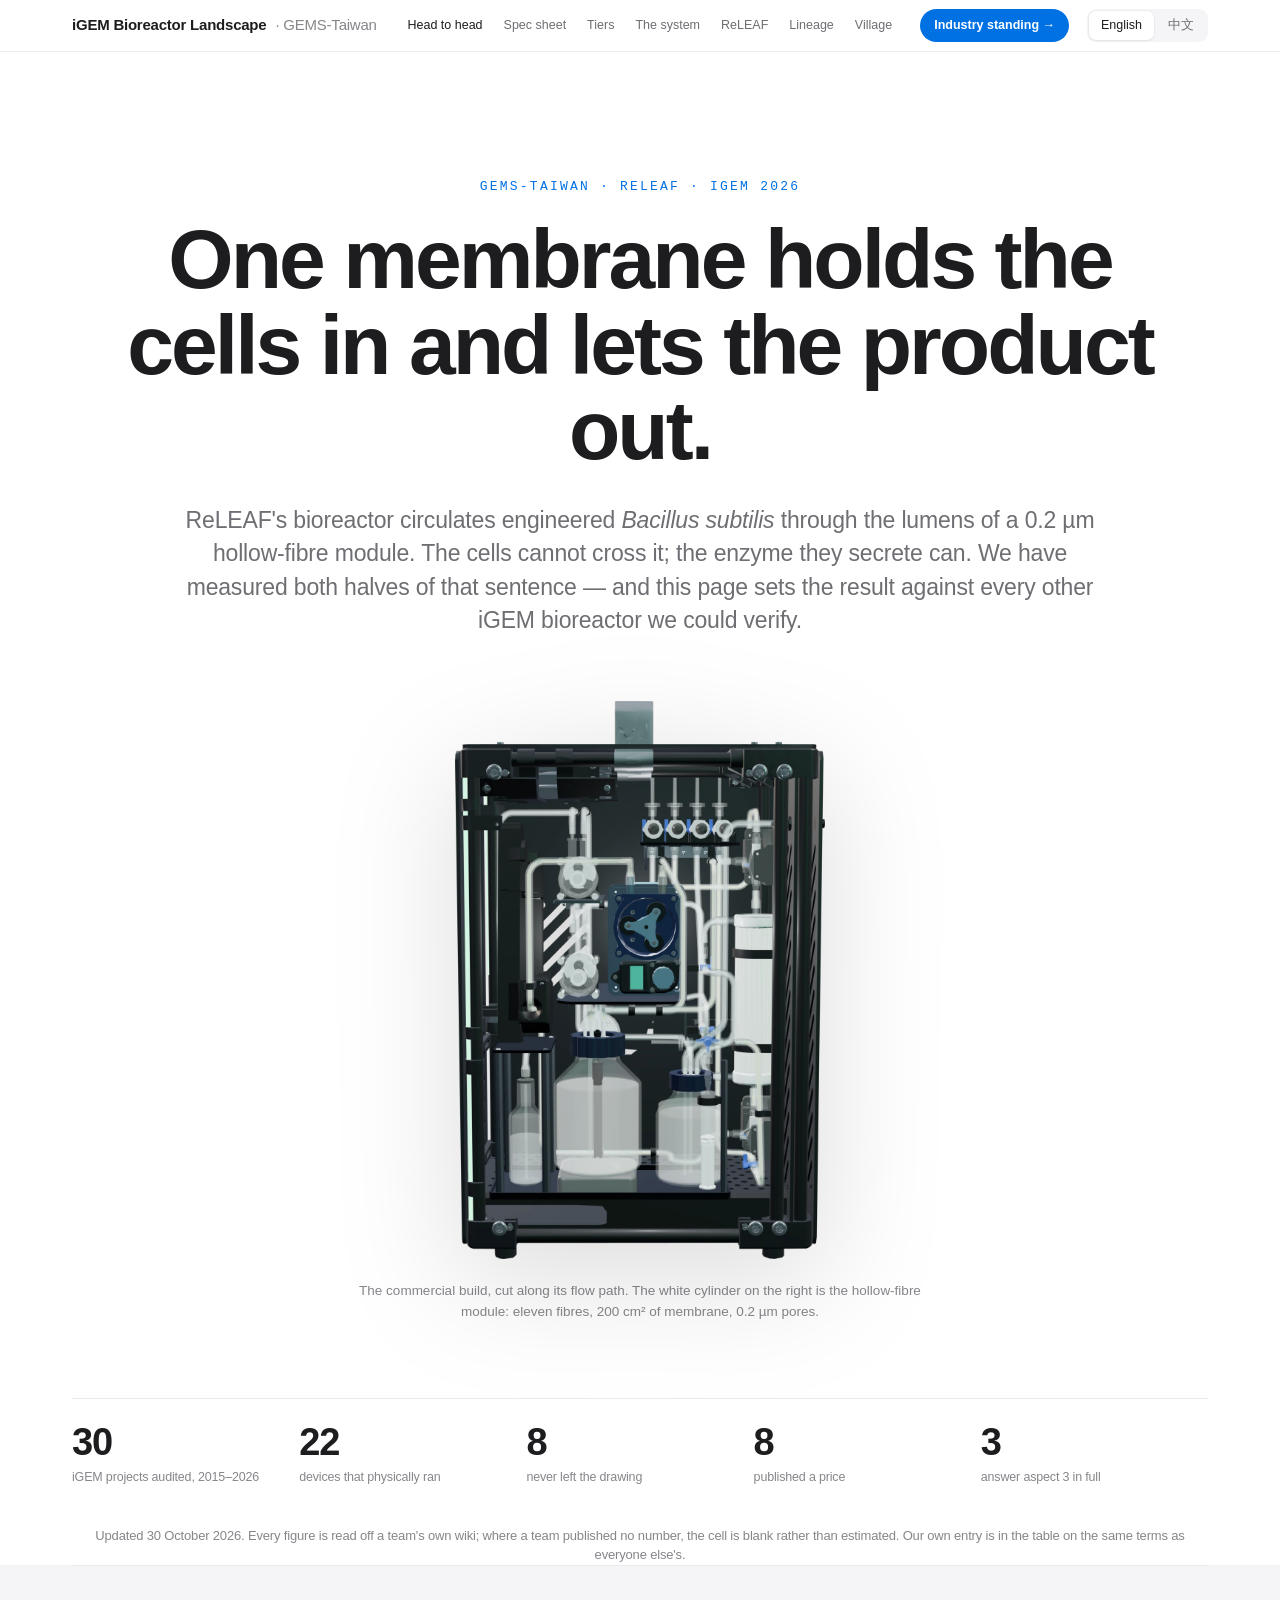
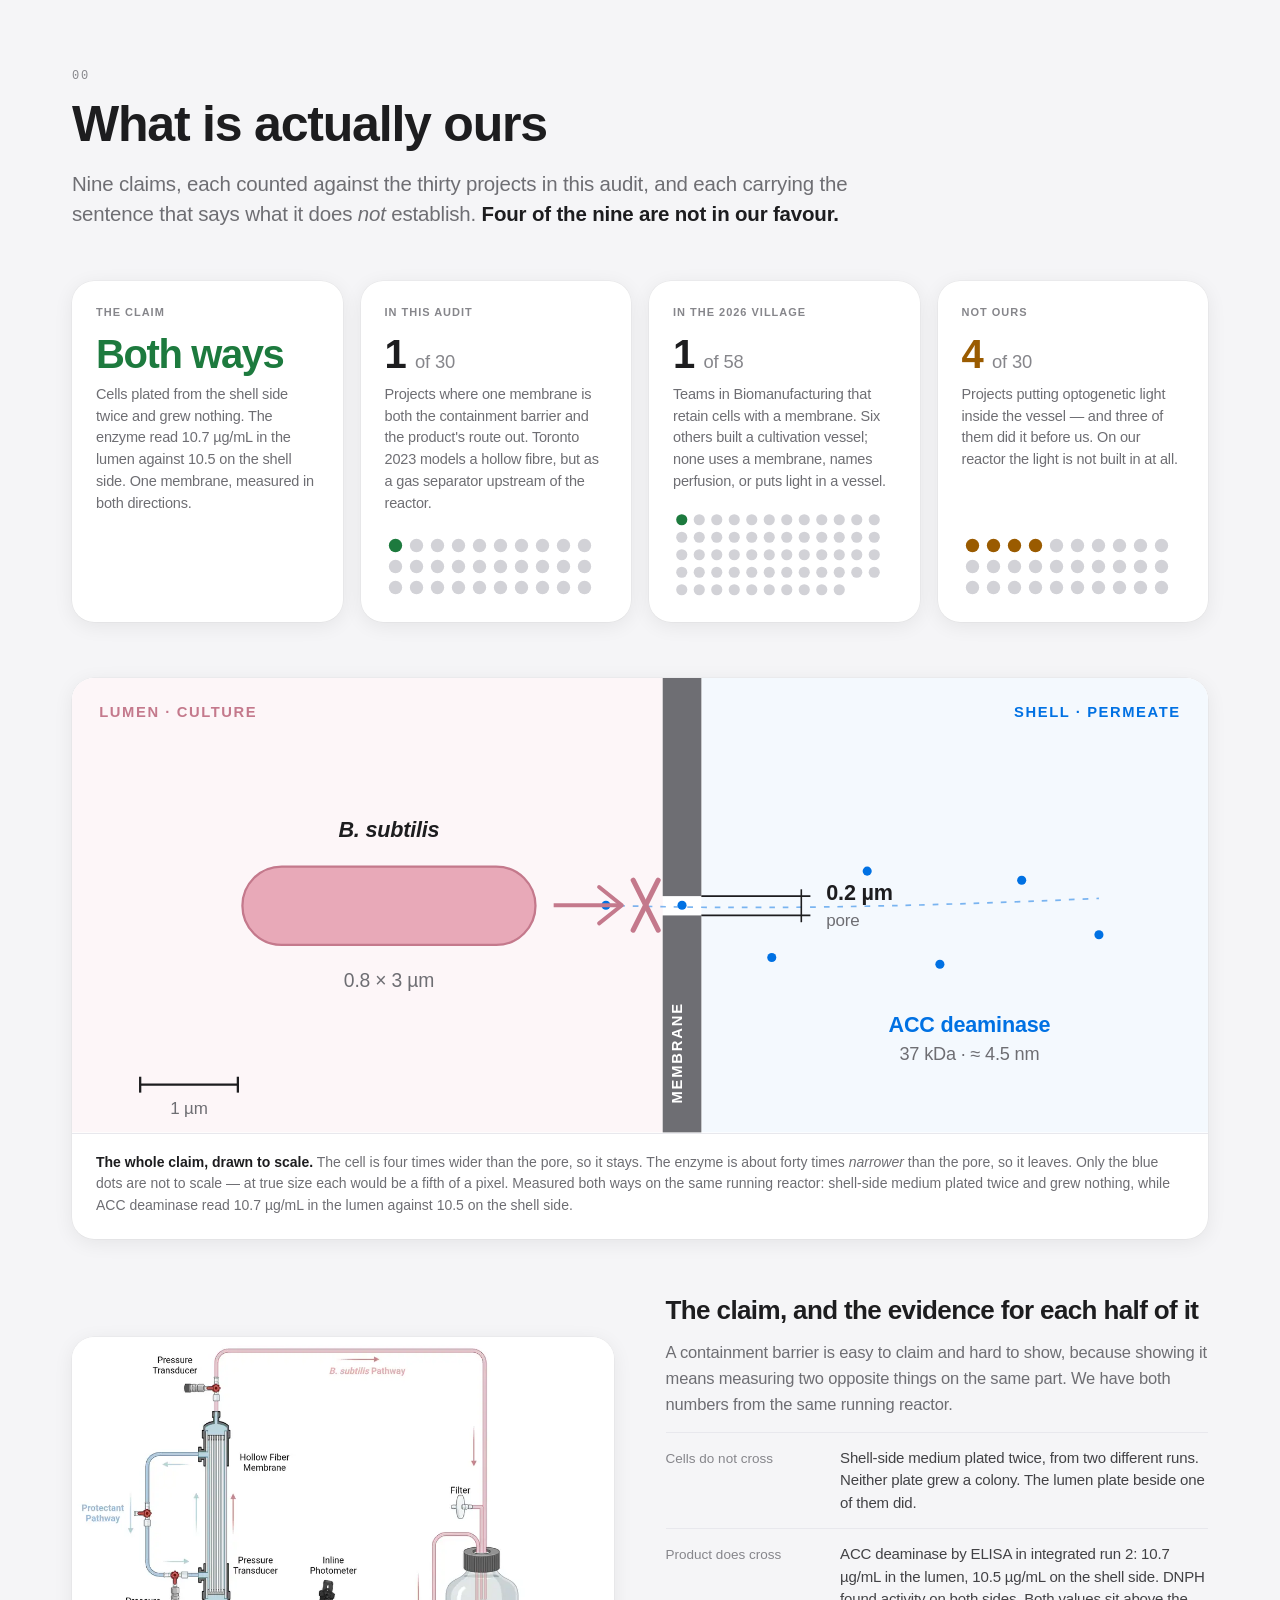
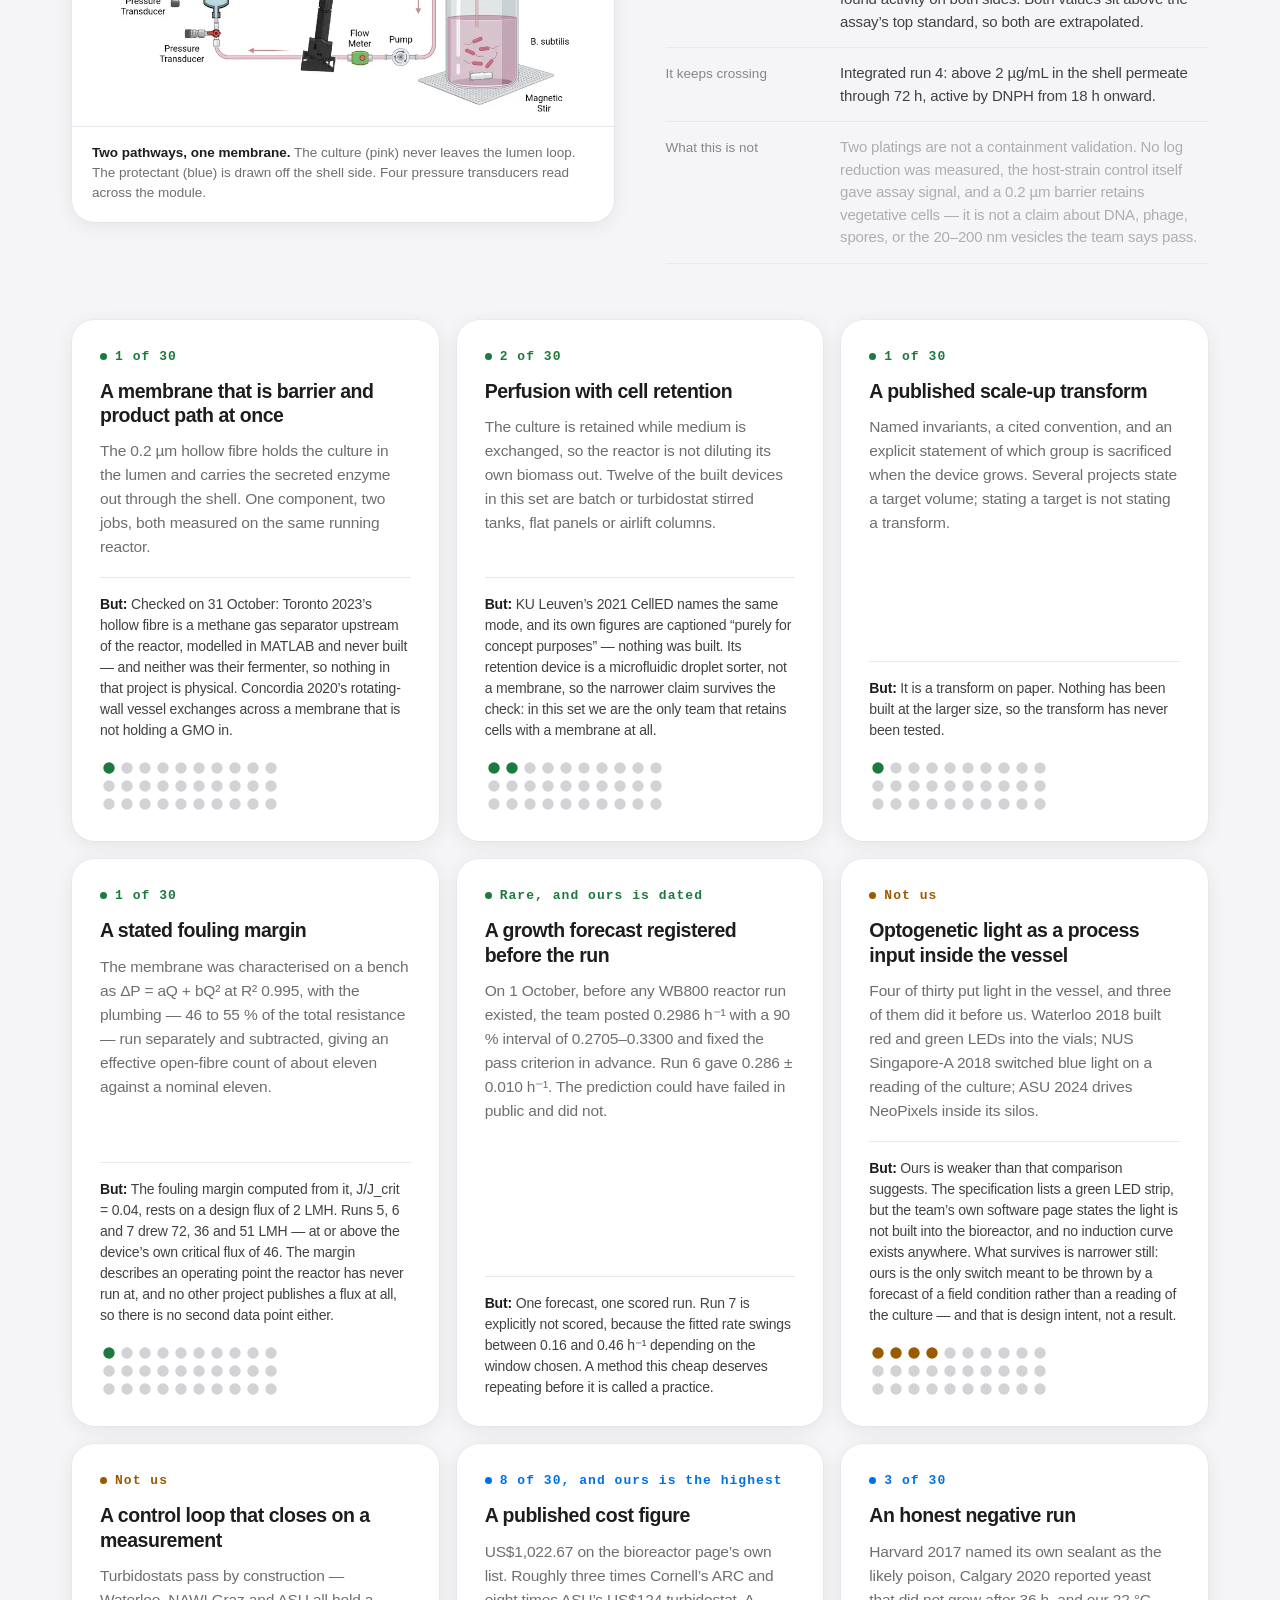
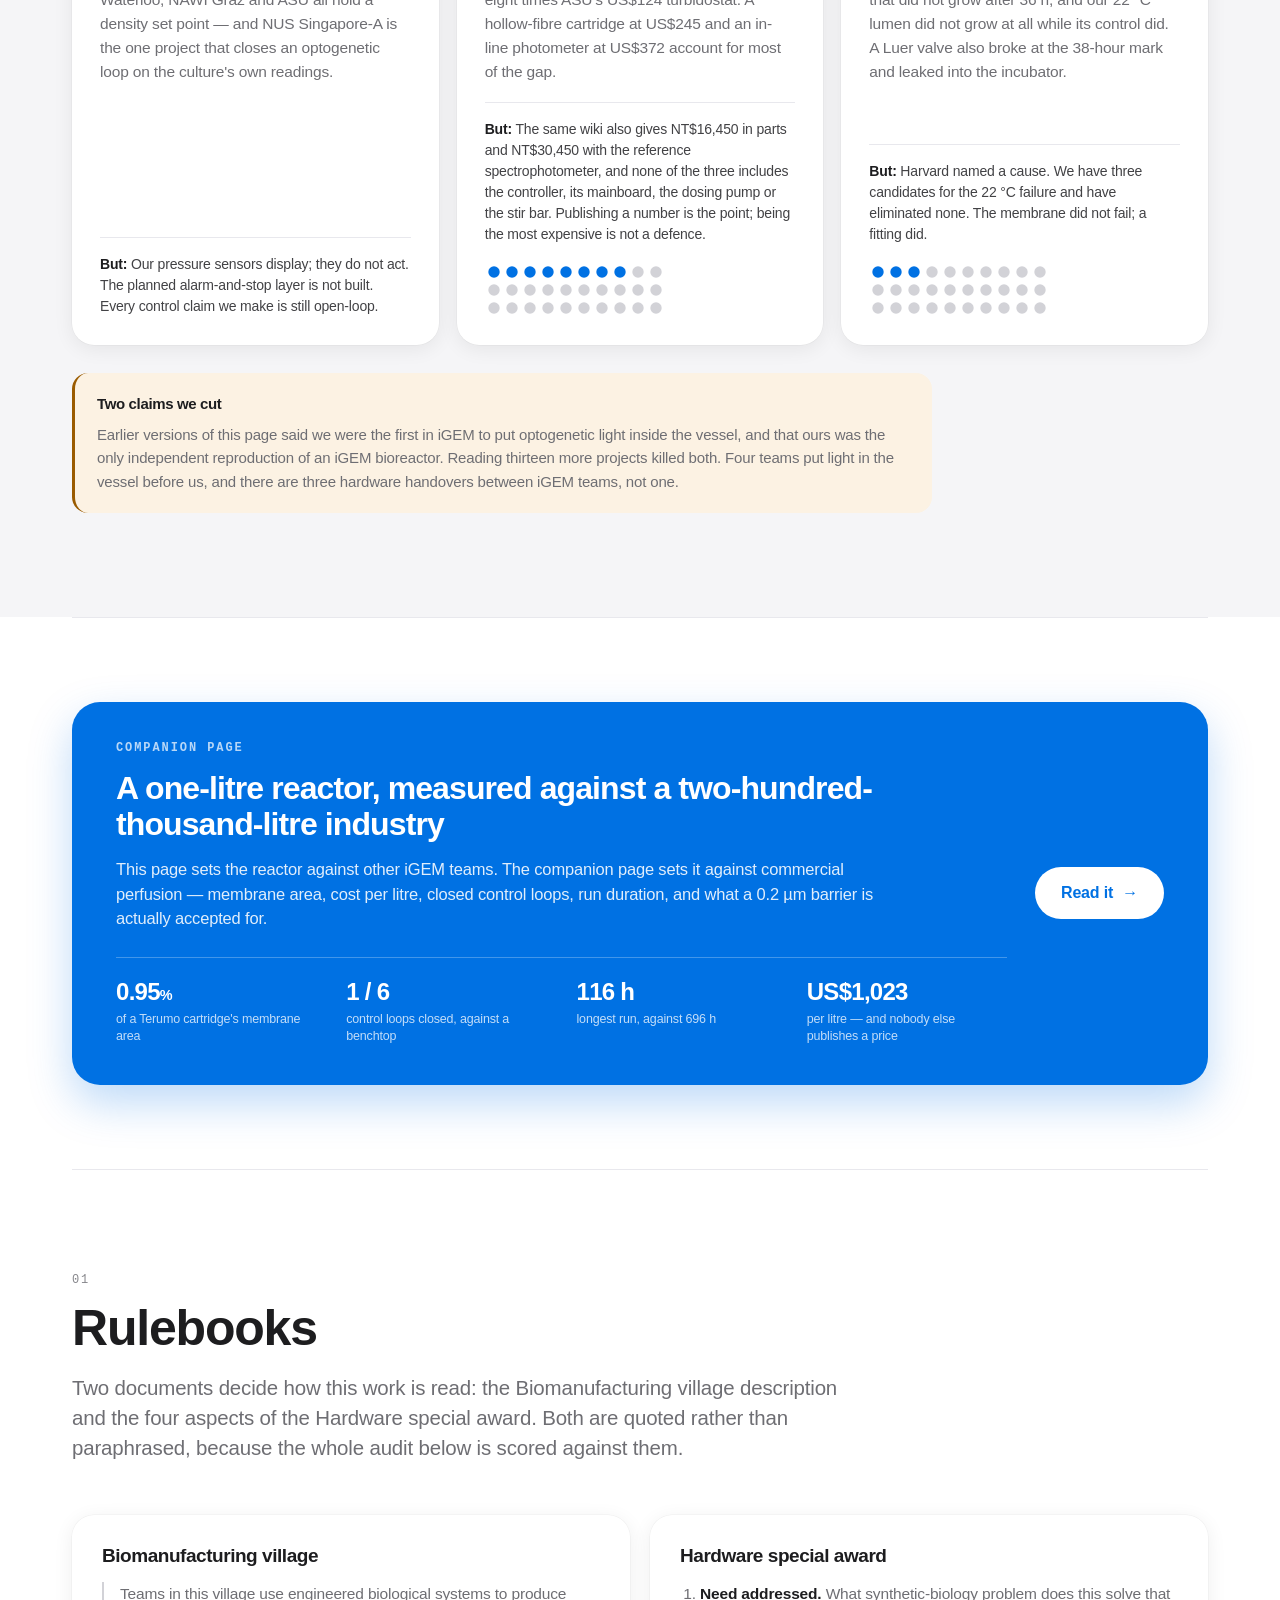
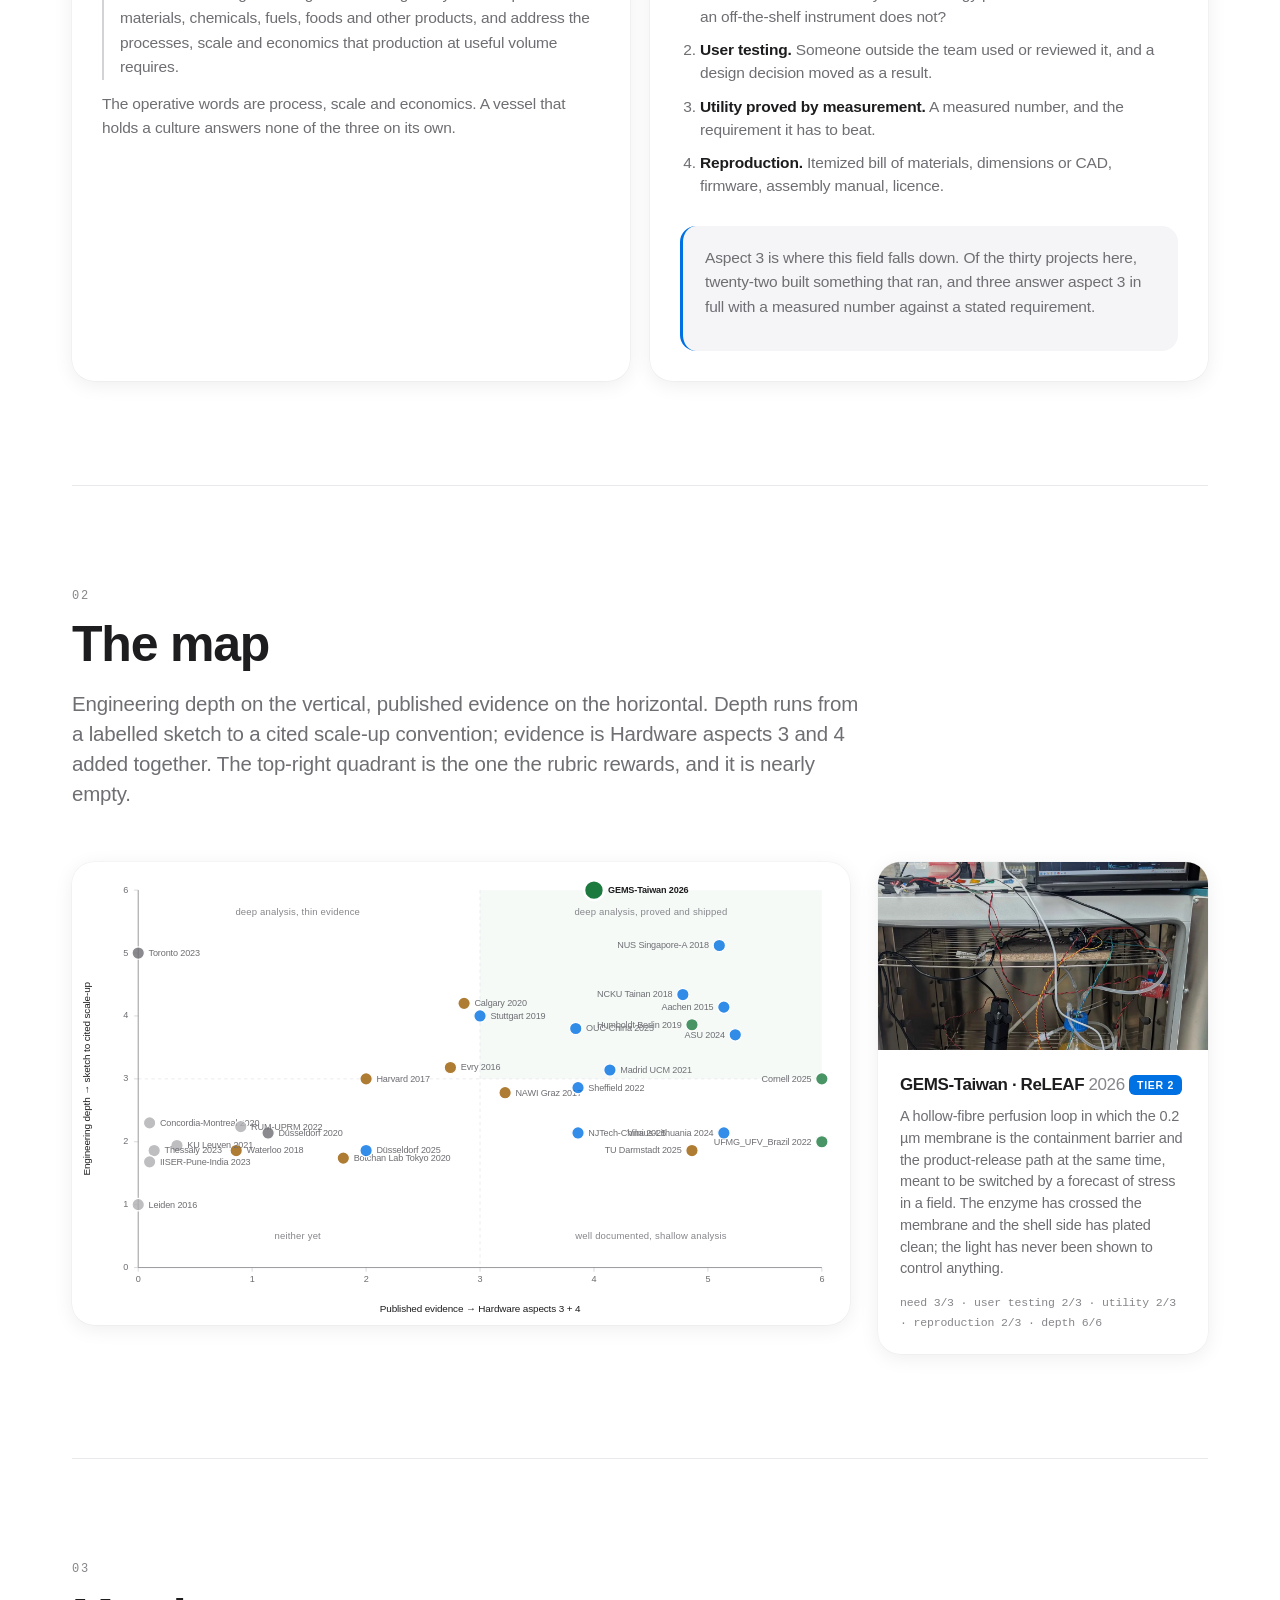
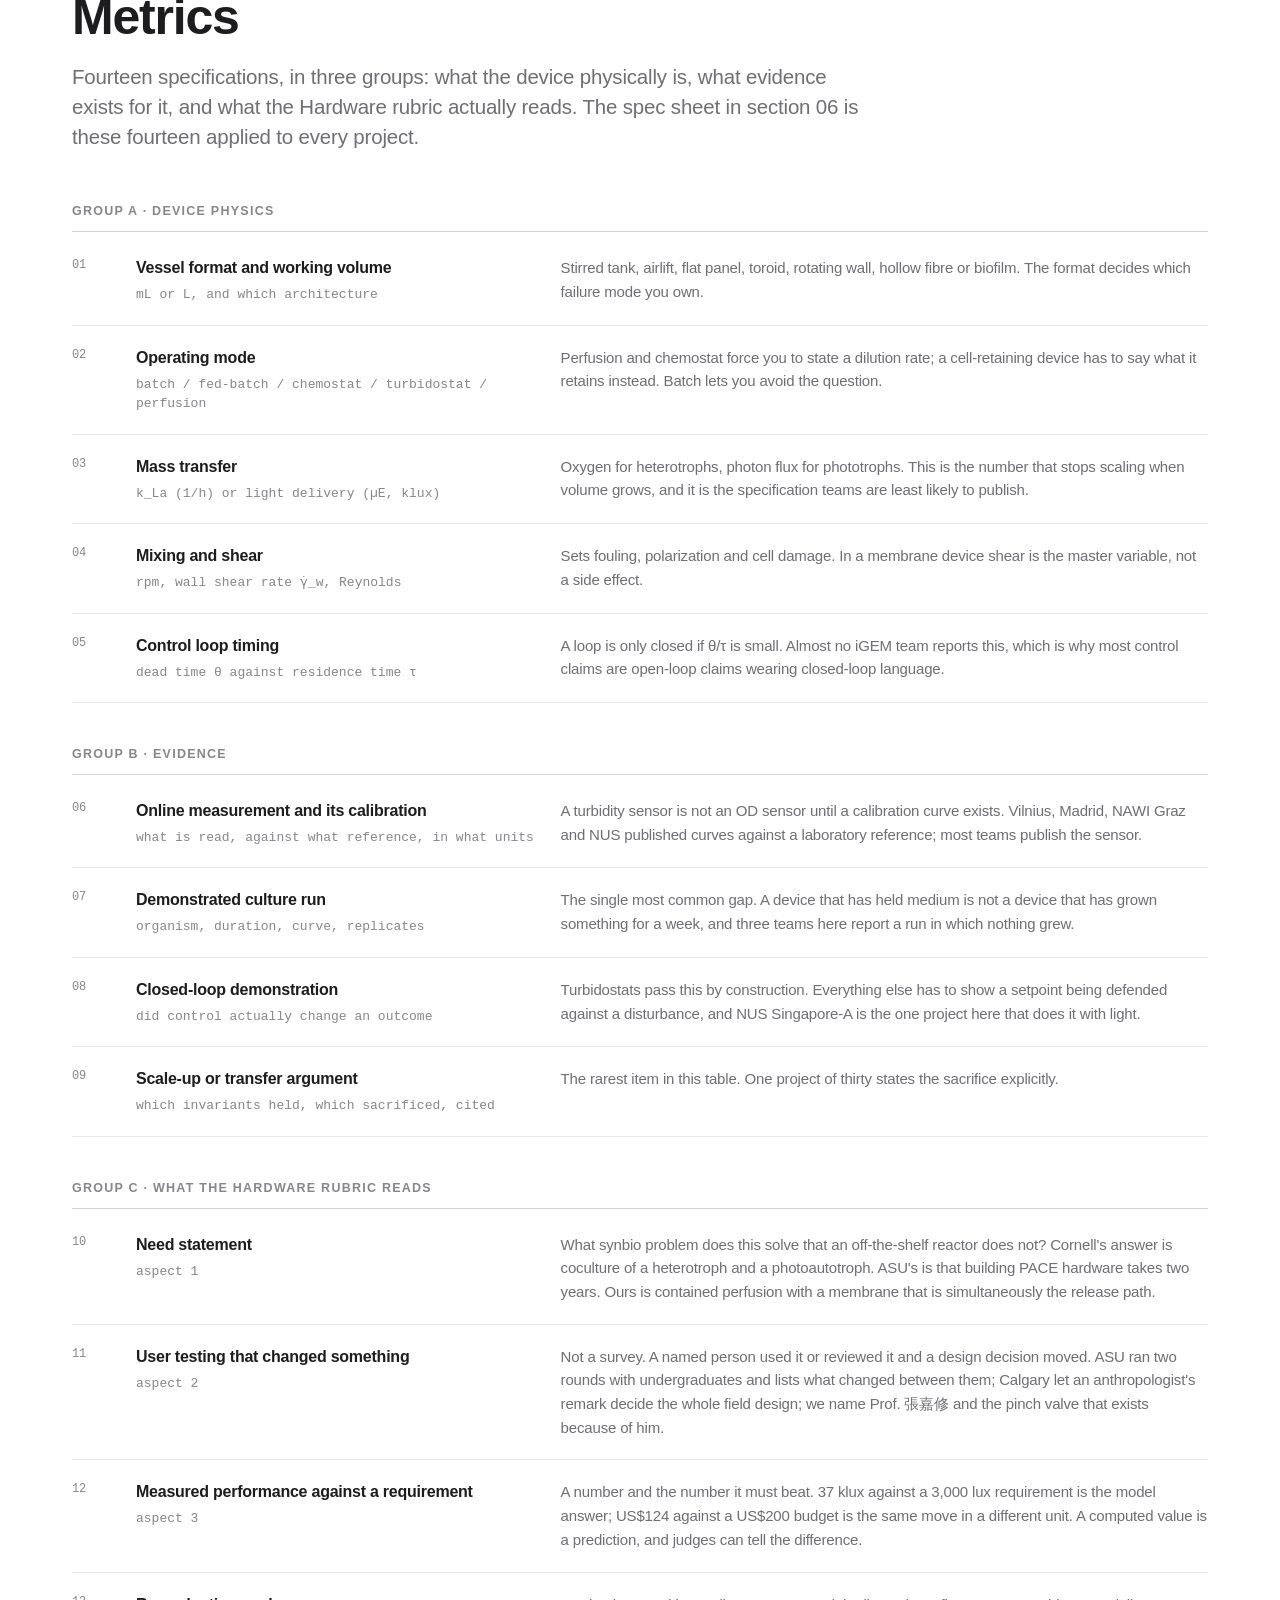
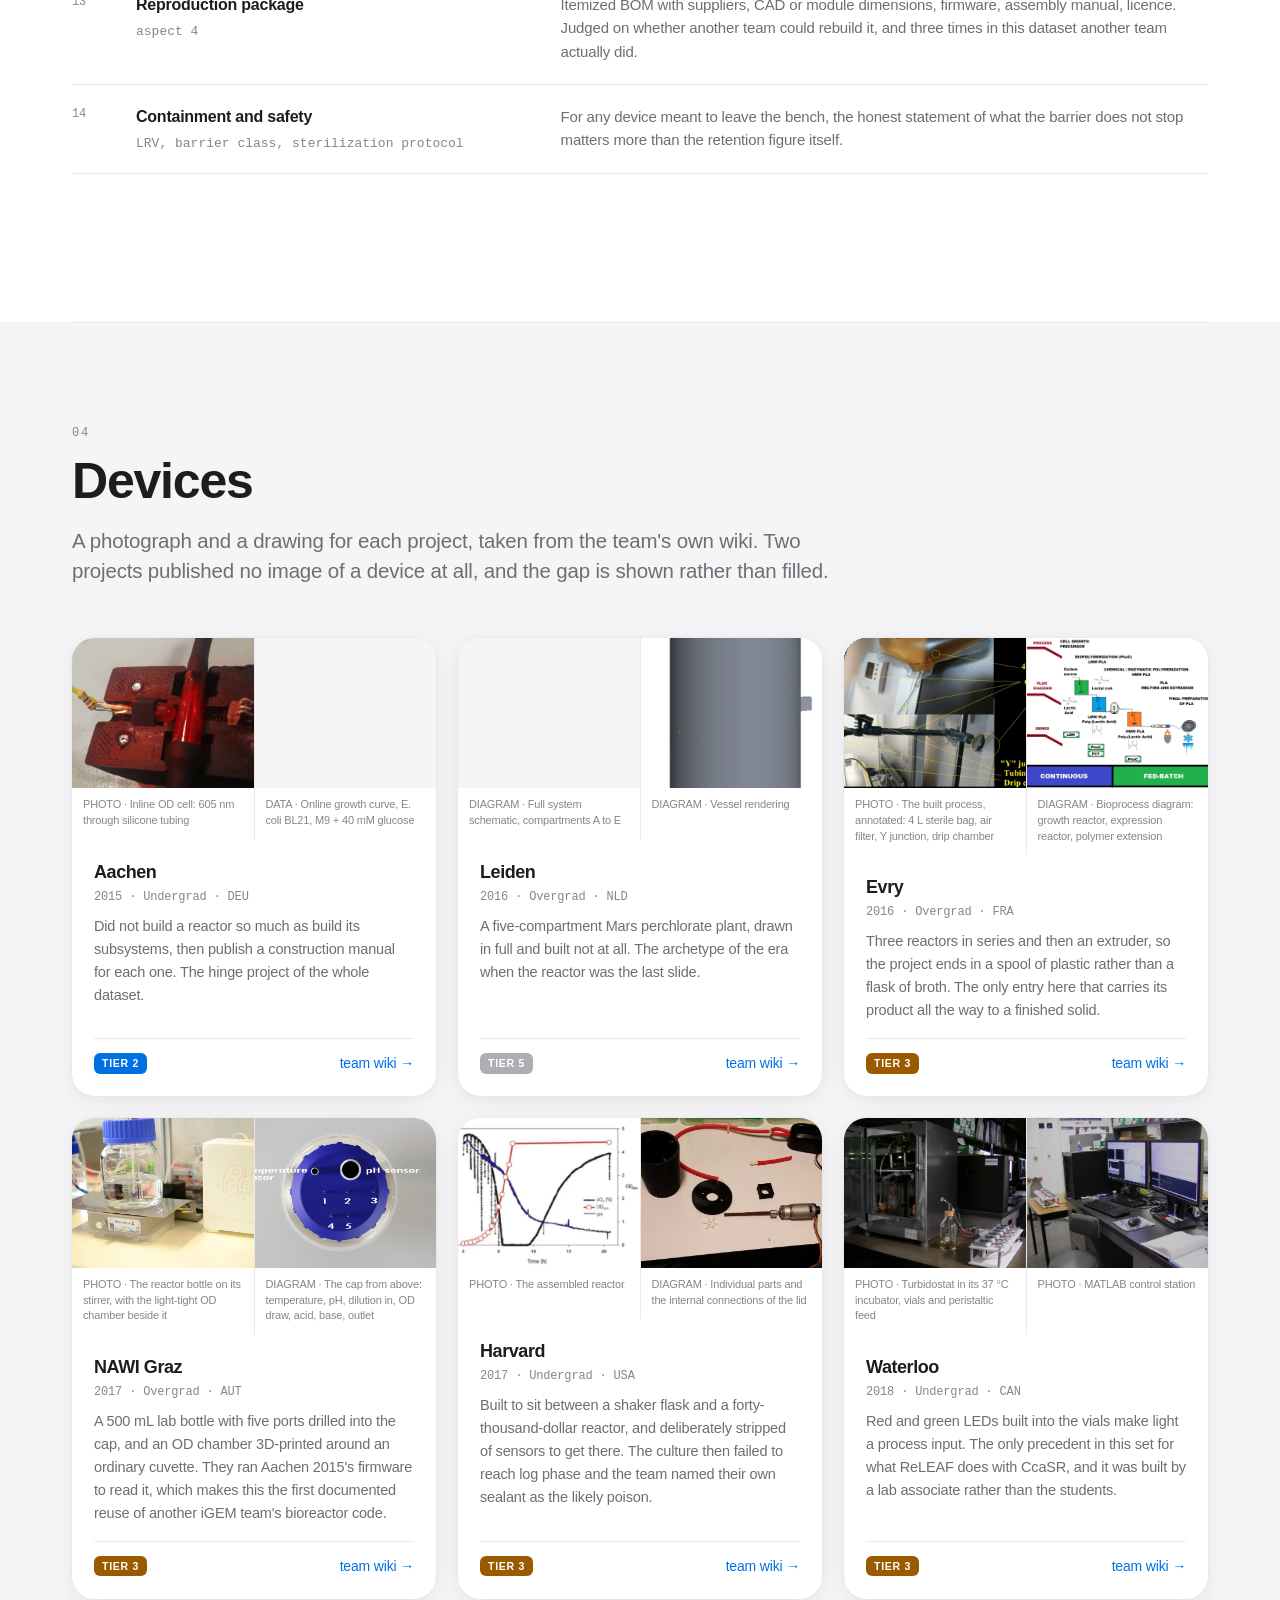
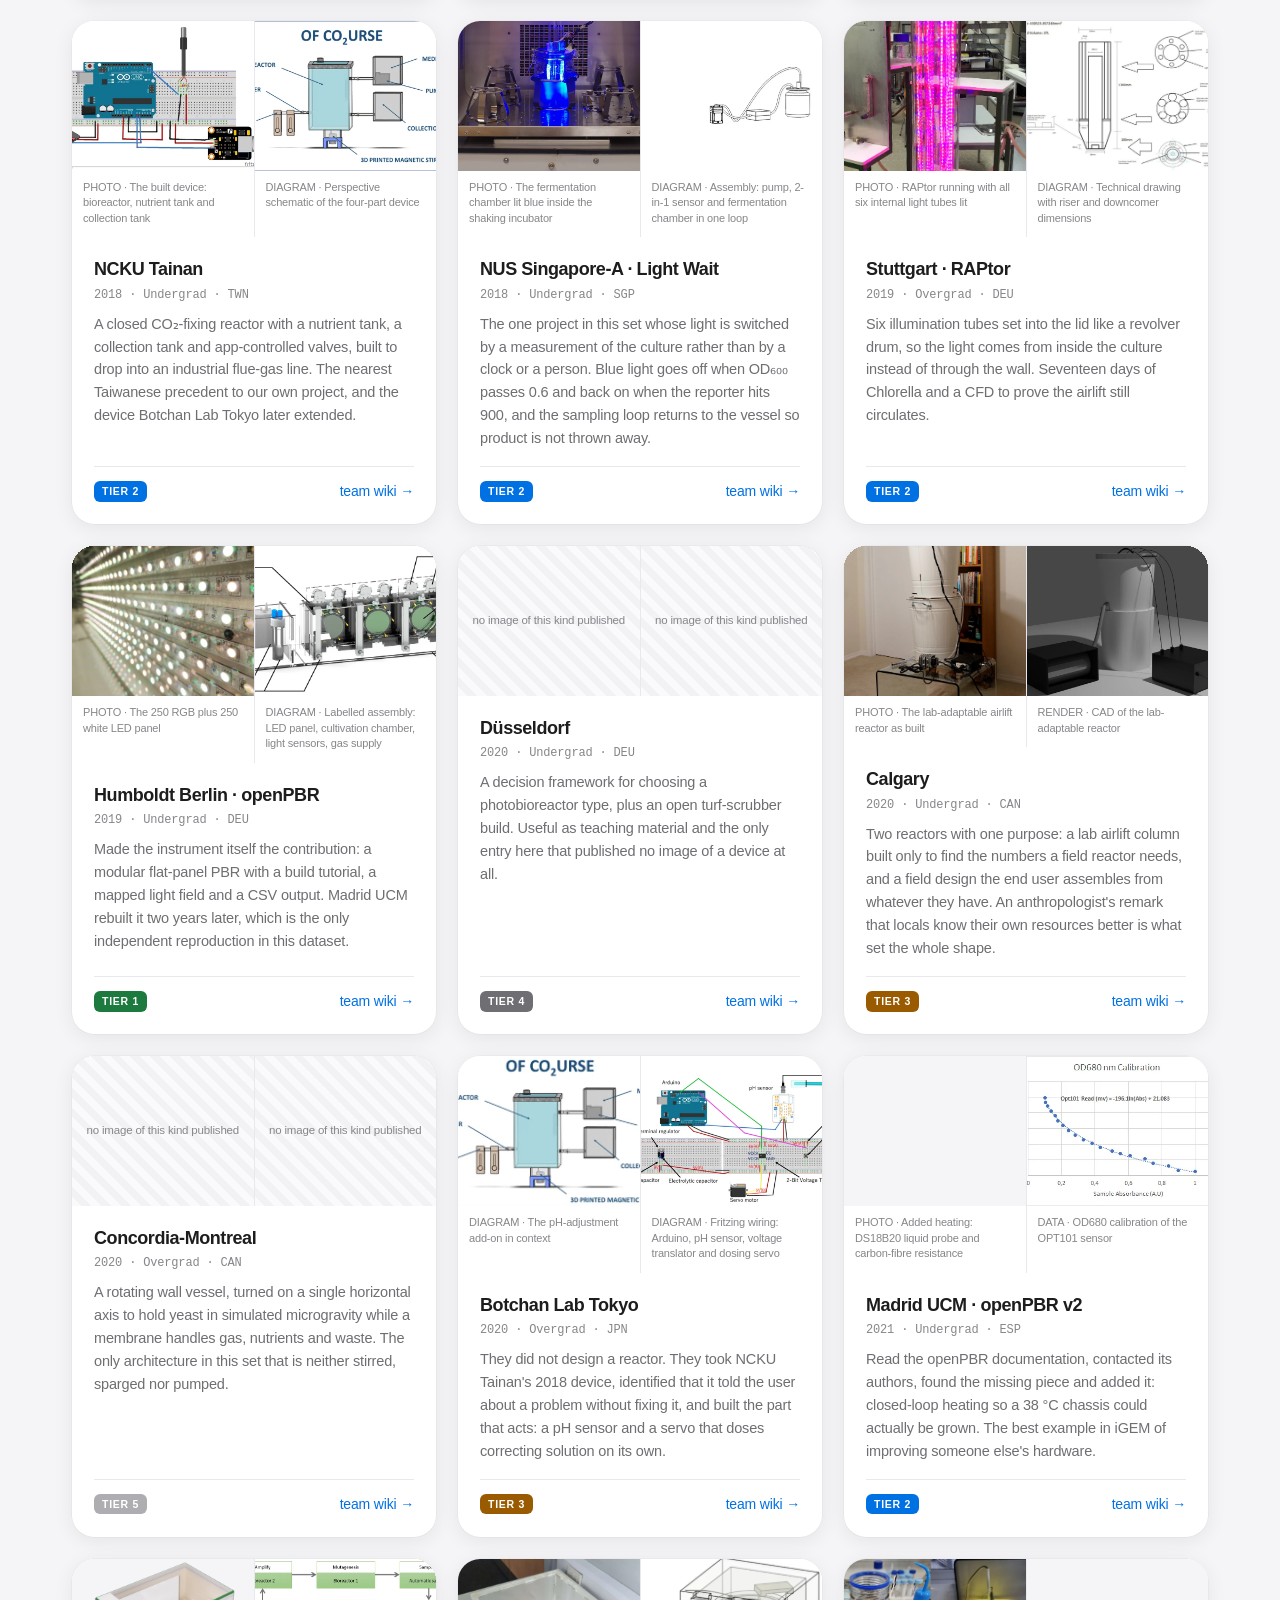
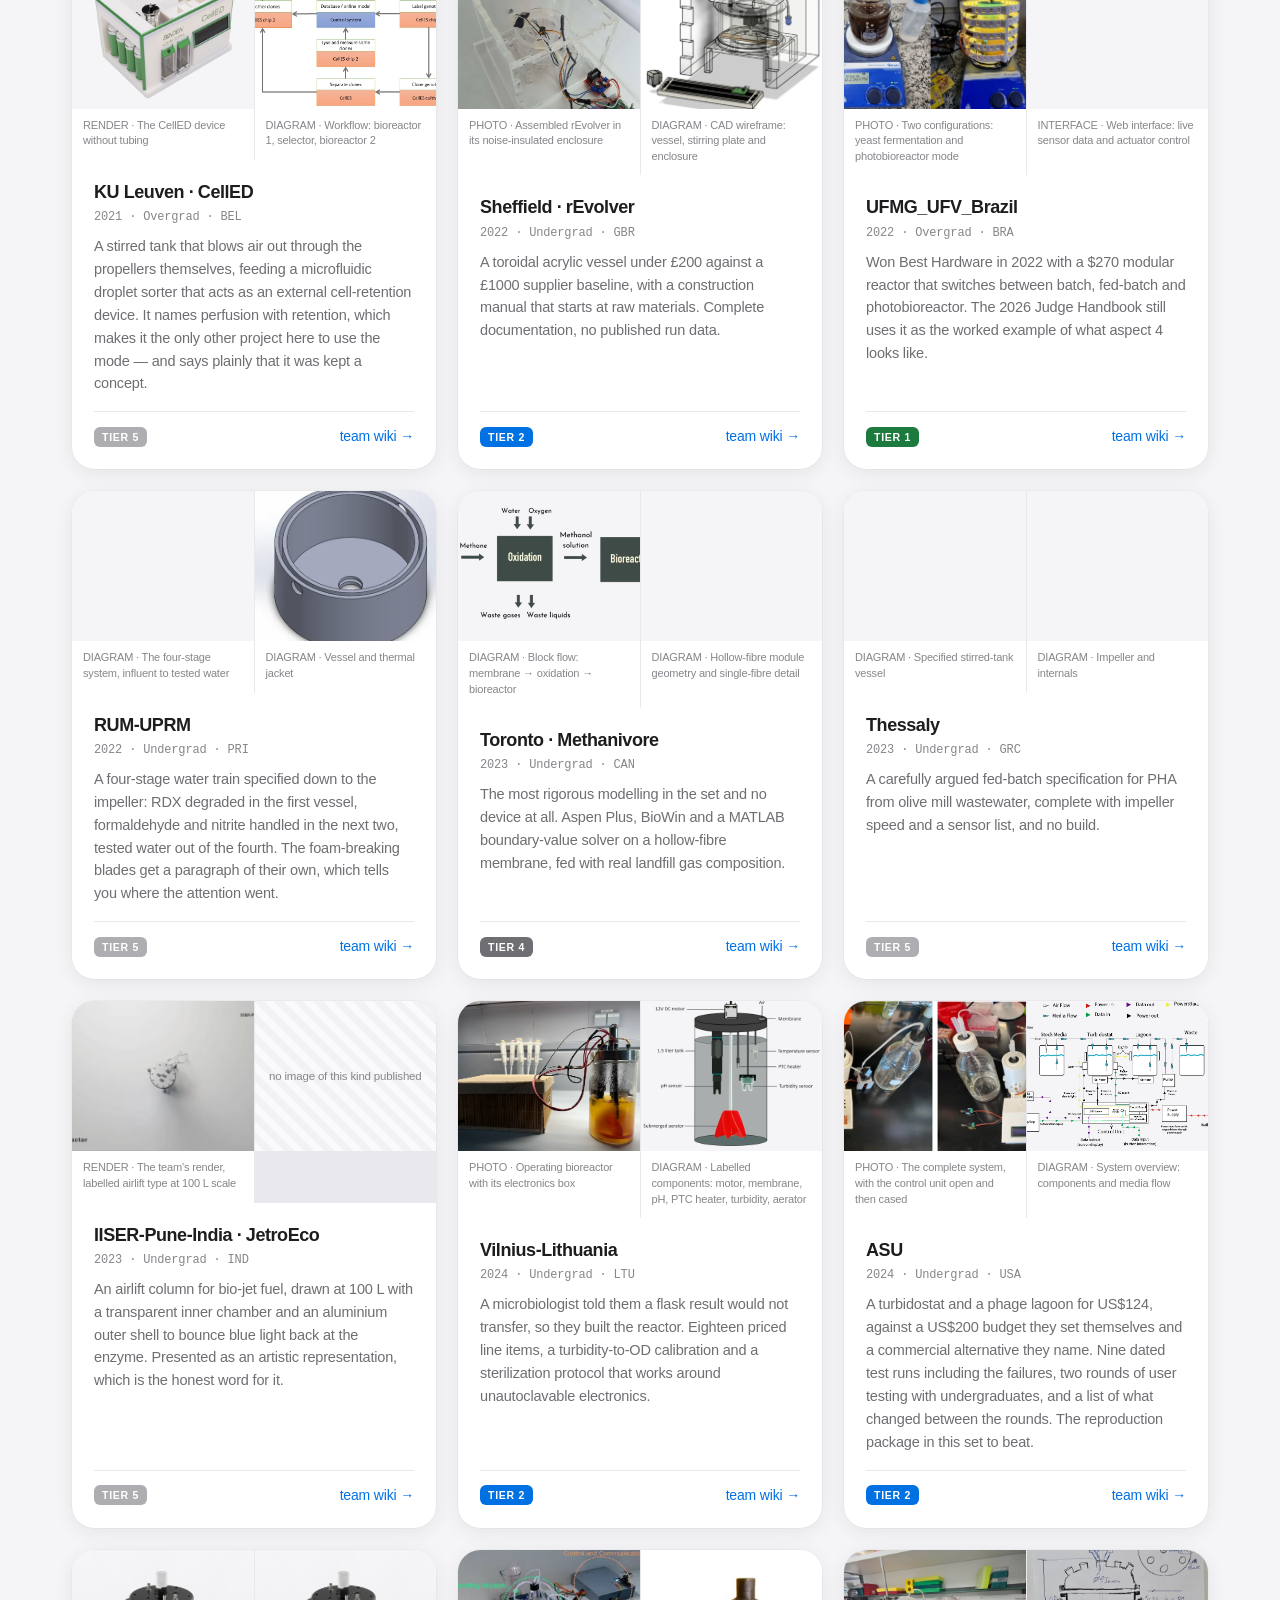
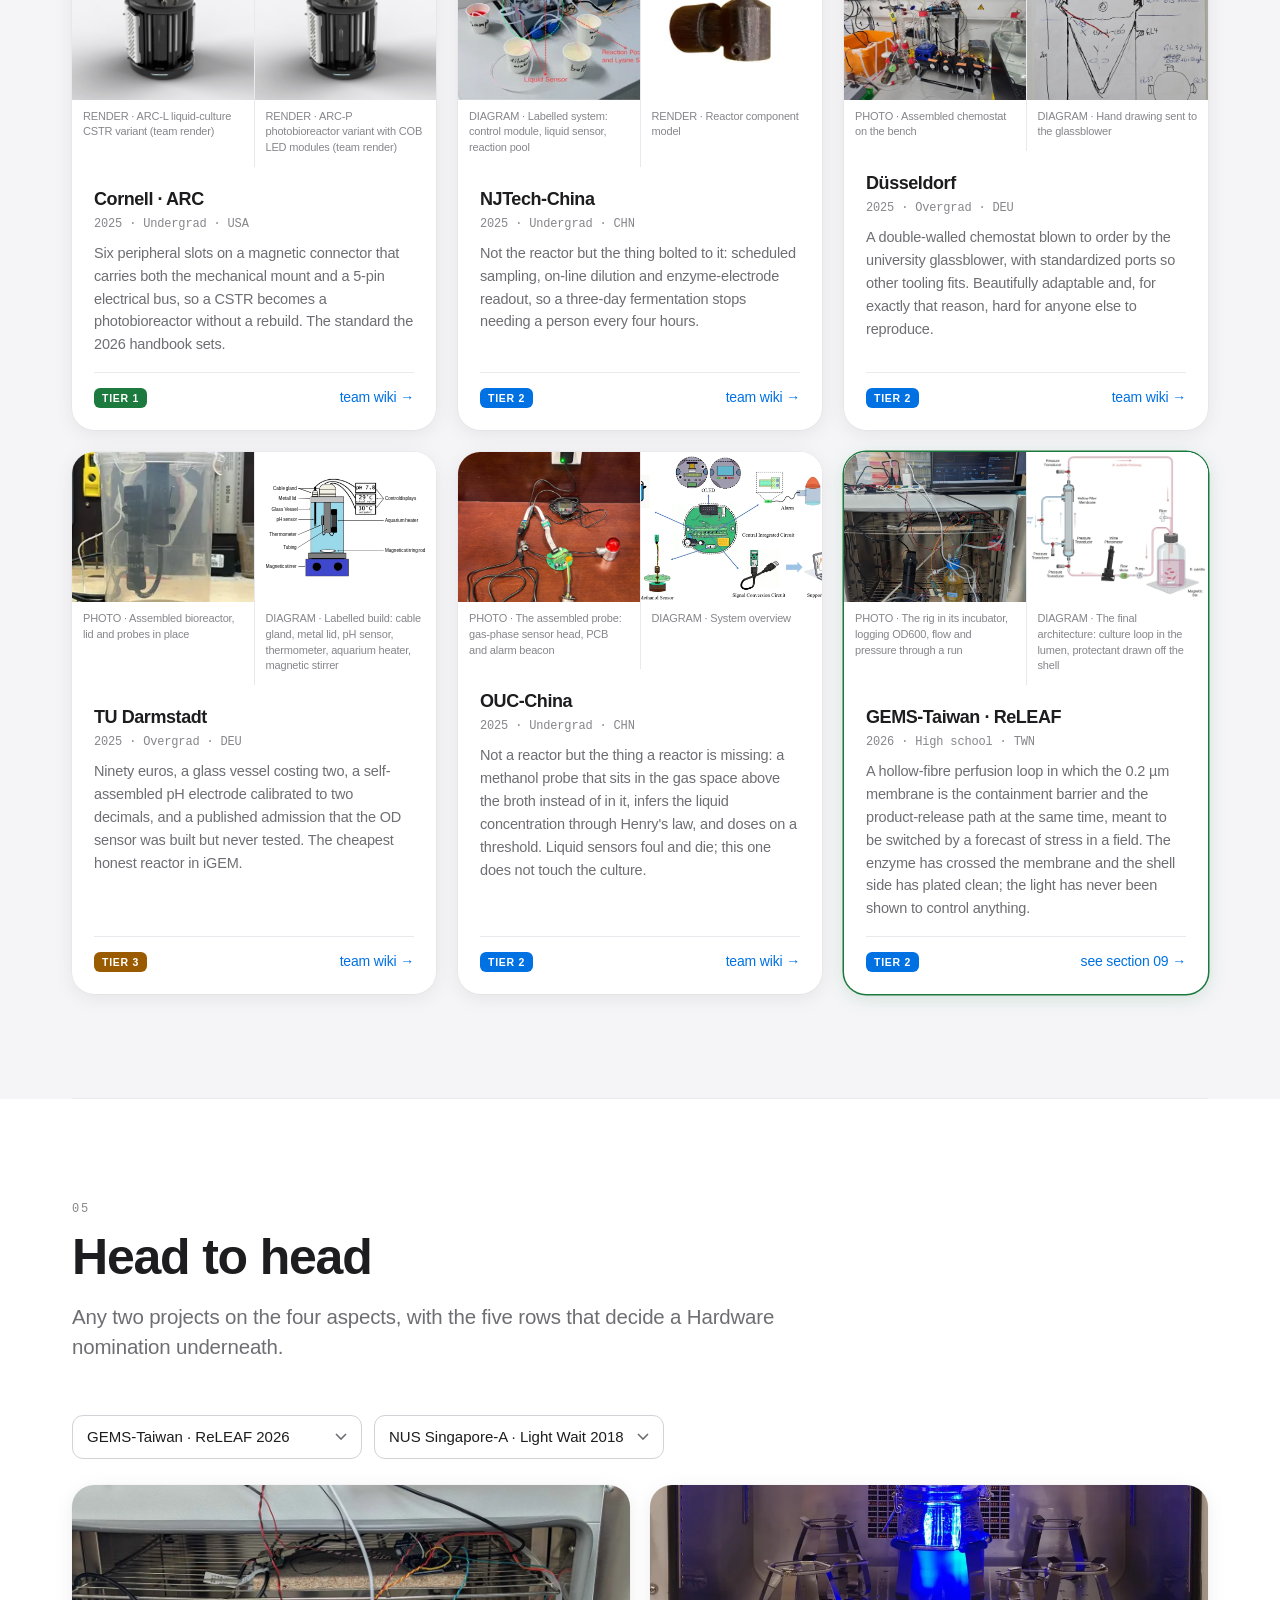
==== commit eb35765d: "The industry page is now hard to miss, and English is the default The link to the companion page was" ====
--- a/index.html
+++ b/index.html
@@ -13,7 +13,7 @@
   <div class="in">
     <a class="brand" href="index.html">iGEM Bioreactor Landscape <span>· GEMS-Taiwan</span></a>
     <nav id="toc" aria-label="Contents"></nav>
-    <a href="industry.html" style="font-size:12.5px;color:var(--muted);white-space:nowrap;letter-spacing:0;padding:6px 10px;border-radius:7px;background:var(--fill)"><span class="en">Industry &rarr;</span><span class="zh">產業 &rarr;</span></a>
+    <a class="navcta" href="industry.html"><span class="en">Industry standing &rarr;</span><span class="zh">產業定位 &rarr;</span></a>
     <div class="seg" role="group" aria-label="Language">
       <button id="btn-en" aria-pressed="true" onclick="setLang('en')">English</button>
       <button id="btn-zh" aria-pressed="false" onclick="setLang('zh')">中文</button>
@@ -195,6 +195,32 @@
     <h4><span class="en">Two claims we cut</span><span class="zh">我們刪去的兩項主張</span></h4>
     <p id="cut-out"></p>
   </div>
+</section>
+
+<section id="companion" class="ruled" style="padding-top:84px;padding-bottom:84px">
+  <a class="xlink rv" href="industry.html">
+    <div>
+      <div class="eyebrow"><span class="en">Companion page</span><span class="zh">姊妹頁</span></div>
+      <h3><span class="en">A one-litre reactor, measured against a two-hundred-thousand-litre industry</span>
+          <span class="zh">一台一公升的反應器，對照一個二十萬公升的產業</span></h3>
+      <p><span class="en">This page sets the reactor against other iGEM teams. The companion page sets it
+      against commercial perfusion — membrane area, cost per litre, closed control loops, run duration, and what
+      a 0.2&nbsp;µm barrier is actually accepted for.</span>
+      <span class="zh">本頁將這台反應器對照其他 iGEM 隊伍；姊妹頁則對照商用灌流系統——膜面積、每公升成本、
+      閉合控制迴路、運轉時數，以及 0.2&nbsp;µm 屏障實際被接受的範圍。</span></p>
+      <div class="xs">
+        <div><b>0.95<small style="font-size:.6em">%</small></b>
+          <span class="en">of a Terumo cartridge's membrane area</span><span class="zh">相當於 Terumo 模組膜面積</span></div>
+        <div><b>1 / 6</b>
+          <span class="en">control loops closed, against a benchtop</span><span class="zh">閉合控制迴路數，對照桌上型機種</span></div>
+        <div><b>116 h</b>
+          <span class="en">longest run, against 696 h</span><span class="zh">最長運轉，對照 696 小時</span></div>
+        <div><b>US$1,023</b>
+          <span class="en">per litre — and nobody else publishes a price</span><span class="zh">每公升成本——且無人公布價格</span></div>
+      </div>
+    </div>
+    <span class="go"><span class="en">Read it</span><span class="zh">前往閱讀</span> &rarr;</span>
+  </a>
 </section>
 
 <section id="rules" class="ruled">
--- a/assets/app.css
+++ b/assets/app.css
@@ -38,7 +38,10 @@
 a{color:var(--blue);text-decoration:none}
 a:hover{text-decoration:underline}
 :focus-visible{outline:3px solid rgba(0,113,227,.45);outline-offset:3px;border-radius:6px}
-[data-lang="en"] .zh,[data-lang="zh"] .en{display:none}
+/* The language toggle has to beat any later display rule that happens to
+   match the same span — a component rule like `.xs span{display:block}`
+   is more specific than this selector and would show both languages. */
+[data-lang="en"] .zh,[data-lang="zh"] .en{display:none!important}
 [lang="zh-Hant"],.zh{letter-spacing:0}
 
 /* ---------------------------------------------------------------- chrome */
@@ -630,3 +633,32 @@
 .tbkey em{font-style:normal;color:var(--us);font-weight:600}
 .tierbar p{margin:18px 0 0;padding-top:18px;border-top:1px solid var(--soft);
   font-size:14.5px;line-height:1.55;color:var(--muted)}
+
+/* =========================================================================
+   CROSS-LINK — the companion page, impossible to walk past
+   ========================================================================= */
+.navcta{font-size:12.5px;font-weight:600;white-space:nowrap;letter-spacing:0;flex:none;
+  padding:7px 14px;border-radius:980px;background:var(--blue);color:#fff}
+.navcta:hover{background:var(--blue-d);color:#fff;text-decoration:none}
+
+.xlink{display:grid;grid-template-columns:minmax(0,1fr) auto;gap:28px;align-items:center;
+  background:var(--blue);color:#fff;border-radius:var(--r-xl);padding:40px 44px;
+  box-shadow:0 18px 44px rgba(0,113,227,.26);transition:transform .25s cubic-bezier(.22,.8,.3,1),
+  box-shadow .25s cubic-bezier(.22,.8,.3,1)}
+.xlink:hover{text-decoration:none;transform:translateY(-2px);
+  box-shadow:0 24px 56px rgba(0,113,227,.32)}
+.xlink .eyebrow{font:600 12px/1 var(--mono);letter-spacing:.16em;text-transform:uppercase;
+  color:rgba(255,255,255,.72);margin-bottom:16px}
+.xlink h3{font-size:clamp(23px,2.7vw,32px);line-height:1.14;letter-spacing:-.028em;margin:0 0 14px;color:#fff}
+.xlink p{margin:0;font-size:16.5px;line-height:1.5;color:rgba(255,255,255,.88);max-width:46em}
+.xlink .xs{display:grid;grid-template-columns:repeat(auto-fit,minmax(148px,1fr));gap:20px 30px;
+  margin-top:26px;padding-top:22px;border-top:1px solid rgba(255,255,255,.26)}
+.xlink .xs div{min-width:0}
+.xlink .xs b{display:block;font-size:24px;font-weight:600;letter-spacing:-.03em;line-height:1;color:#fff}
+.xlink .xs span{display:block;font-size:12.5px;color:rgba(255,255,255,.76);margin-top:7px;line-height:1.35}
+.xlink .go{display:inline-flex;align-items:center;gap:9px;font-size:16px;font-weight:600;
+  background:#fff;color:var(--blue);padding:14px 26px;border-radius:980px;white-space:nowrap}
+@media (max-width:820px){
+  .xlink{grid-template-columns:1fr;padding:32px 26px;gap:22px}
+  .xlink .go{justify-self:start}
+}
